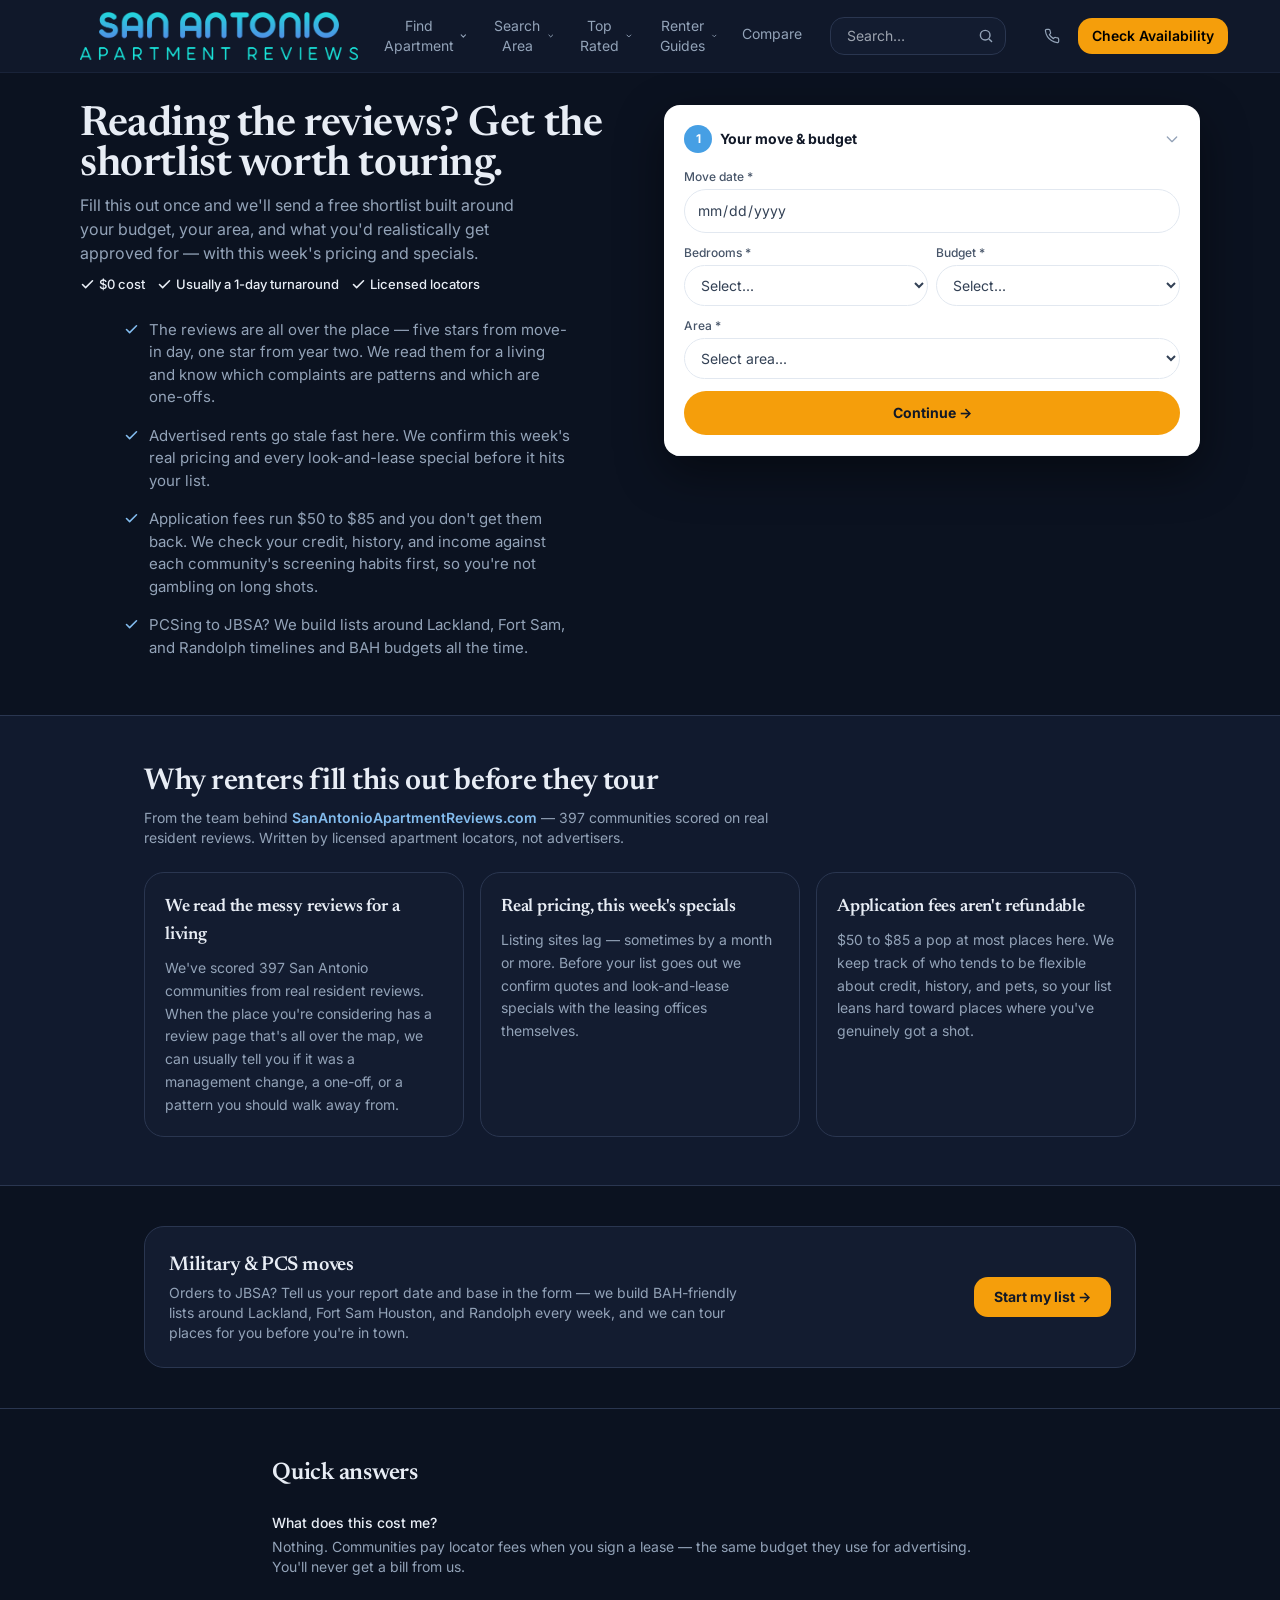
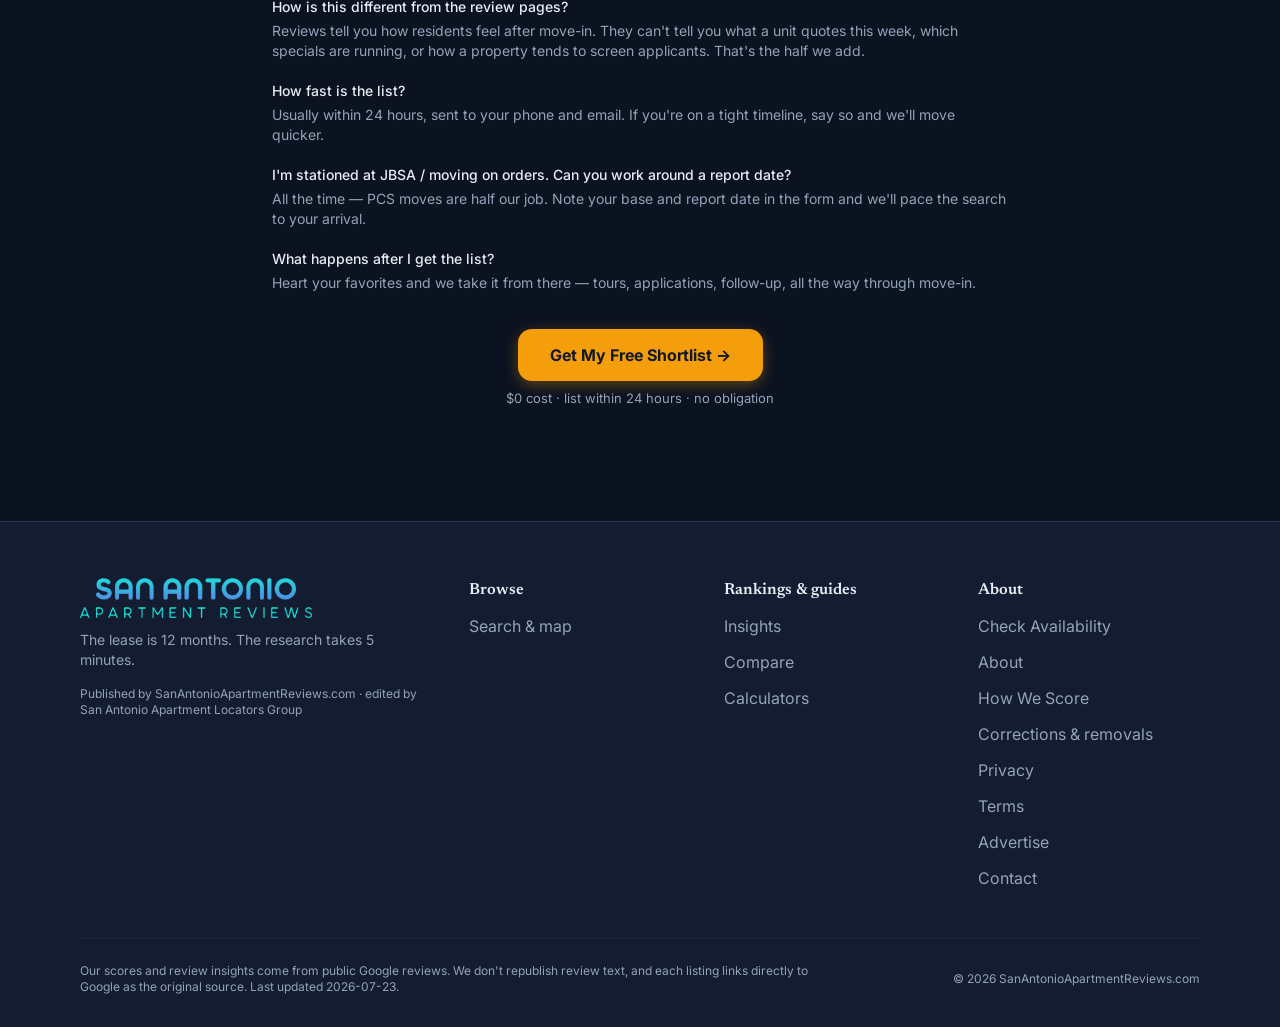
==== index.html @ 5e1a7a54 "Add apartment shortlist landing page for form.sanantonioapartmentreviews.com One-page site matching " ====
<!doctype html>
<html lang="en" data-preset="editorial" data-base="dark" data-hero="full-bleed" data-header="glass-overlay" data-cards="elevated" style="--lp-primary-50:246 250 254;--lp-primary-100:234 244 253;--lp-primary-200:209 231 250;--lp-primary-300:176 212 245;--lp-primary-400:131 188 238;--lp-primary-500:70 159 228;--lp-primary-600:55 133 192;--lp-primary-700:36 99 146;--lp-primary-800:30 88 132;--lp-primary-900:19 68 105;--lp-secondary-50:249 250 251;--lp-secondary-100:242 244 246;--lp-secondary-200:226 230 236;--lp-secondary-300:206 213 223;--lp-secondary-400:179 190 205;--lp-secondary-500:148 163 184;--lp-secondary-600:122 135 154;--lp-secondary-700:90 100 115;--lp-secondary-800:79 89 102;--lp-secondary-900:61 68 79;--lp-neutral-50:247 248 249;--lp-neutral-100:235 237 241;--lp-neutral-200:212 217 224;--lp-neutral-300:182 190 202;--lp-neutral-400:144 156 173;--lp-neutral-500:100 116 139;--lp-neutral-600:84 98 118;--lp-neutral-700:64 75 91;--lp-neutral-800:57 68 82;--lp-neutral-900:46 54 66;--lp-accent-50:255 250 245;--lp-accent-100:255 244 232;--lp-accent-200:254 231 205;--lp-accent-300:253 213 168;--lp-accent-400:250 189 115;--lp-accent-500:245 158 11;--lp-accent-600:205 130 0;--lp-accent-700:153 94 0;--lp-accent-800:137 82 0;--lp-accent-900:107 61 0;--lp-surface:11 18 32;--lp-surface-alt:17 26 46;--lp-surface-container:19 28 48;--lp-surface-container-high:27 39 64;--lp-on-surface:232 237 245;--lp-on-surface-variant:147 163 184;--lp-outline:42 54 80;--lp-outline-variant:27 39 64;--lp-accent:245 158 11;--lp-on-accent:0 0 0;--lp-brand:#469fe4;--lp-accent:#f59e0b;--lp-font:'Inter', system-ui, -apple-system, Segoe UI, Roboto, sans-serif;--lp-font-heading:'Newsreader', Georgia, serif;--lp-heading-weight:600;--lp-heading-tracking:-0.01em;--lp-text-display-desktop:48px;--lp-text-display-mobile:34px;--lp-text-display-tracking:-0.01em;--lp-text-h1-desktop:40px;--lp-text-h1-mobile:30px;--lp-text-h1-tracking:-0.01em;--lp-text-h2-desktop:28px;--lp-text-h2-mobile:23px;--lp-text-h2-tracking:0em;--lp-text-h3-desktop:22px;--lp-text-h3-mobile:19px;--lp-text-h3-tracking:0em;--lp-radius-sm:0.5rem;--lp-radius-md:1rem;--lp-radius-lg:1.5rem;--lp-radius-xl:2rem;--lp-radius-card:1.25rem;--lp-radius-btn:14px;--lp-radius-chip:9999px;--lp-shadow-card:0 8px 24px rgb(15 23 42 / 0.08);--lp-shadow-hover:0 16px 40px rgb(15 23 42 / 0.16);--lp-card-border:1px solid transparent;--lp-ghost-border:1px solid transparent;--lp-ghost-bg:rgb(var(--lp-surface-alt));--lp-ghost-bg-hover:rgb(var(--lp-surface-container-high));--lp-link-decoration:none;--lp-link-underline-color:transparent;--lp-signature:none;">
<head>
<meta charset="utf-8">
<meta name="viewport" content="width=device-width, initial-scale=1">
<title>Get Your San Antonio Apartment Shortlist | San Antonio Apartment Reviews</title>
<meta name="description" content="One quick form gets you a free list of San Antonio apartments matched to your budget, area, and approval odds — with current pricing and move-in specials.">
<link rel="canonical" href="https://form.sanantonioapartmentreviews.com/">
<link rel="icon" href="/images/favicon.png">
<link rel="preconnect" href="https://fonts.googleapis.com"><link rel="preconnect" href="https://fonts.gstatic.com" crossorigin><link href="https://fonts.googleapis.com/css2?family=Inter:wght@400;500;600;700&family=Newsreader:wght@400;500;600;700&display=swap" rel="stylesheet">
<link rel="stylesheet" href="/css/site-a.css">
<link rel="stylesheet" href="/css/site-b.css">
<style>body{font-family:var(--lp-font)}</style>
<style>
/* utilities used by the form card that the compiled site CSS does not include */
.border-slate-100 { border-color: #f1f5f9; }
.border-slate-200 { border-color: #e2e8f0; }
.h-7 { height: 1.75rem; }
.rotate-180 { transform: rotate(180deg); }
.space-y-3 > * + * { margin-top: .75rem; }
.text-brand-black { color: #111827; }
.text-slate-400 { color: #94a3b8; }
.text-slate-500 { color: #64748b; }
.text-slate-600 { color: #475569; }
.text-slate-700 { color: #334155; }
/* the card interior is a light island on a dark page: pin its own colors */
.sa-card { background: #fff; border-radius: 1rem; overflow: hidden;
  box-shadow: 0 16px 48px rgb(0 0 0 / .45); }
.sa-card input, .sa-card select { background: #fff; color: #334155; font-family: var(--lp-font); }
.sa-card input:focus, .sa-card select:focus { outline: none; border-color: #469fe4;
  box-shadow: 0 0 0 3px rgb(70 159 228 / .25); }
.sa-card input[type="checkbox"] { accent-color: #469fe4; }
/* page chrome */
.serif { font-family: var(--lp-font-heading); font-weight: var(--lp-heading-weight, 600);
  letter-spacing: -0.01em; }
.pain-item { display: flex; gap: .65rem; align-items: flex-start;
  color: rgb(var(--lp-on-surface-variant)); font-size: 15px; line-height: 1.5; }
.pain-item svg { flex-shrink: 0; margin-top: 3px; color: rgb(var(--lp-primary-400)); }
.sa-panel { background: rgb(var(--lp-surface-container)); border: 1px solid rgb(var(--lp-outline));
  border-radius: var(--lp-radius-card, 14px); }
.stat-num { font-family: var(--lp-font-heading); font-size: 1.9rem; color: rgb(var(--lp-on-surface)); }
/* utilities used on this page that the compiled site CSS does not include */
.pt-5 { padding-top: 1.25rem; }
.pb-10 { padding-bottom: 2.5rem; }
.mt-9 { margin-top: 2.25rem; }
.py-3\.5 { padding-top: .875rem; padding-bottom: .875rem; }
.space-y-6 > * + * { margin-top: 1.5rem; }
.text-\[13px\] { font-size: 13px; }
.text-\[27px\] { font-size: 27px; }
.leading-\[1\.15\] { line-height: 1.15; }
.text-primary-400 { color: rgb(var(--lp-primary-400)); }
@media (min-width: 640px) {
  .sm\:pt-8 { padding-top: 2rem; }
  .sm\:text-4xl { font-size: 2.25rem; line-height: 2.5rem; }
  .sm\:text-base { font-size: 16px; line-height: 1.5rem; }
}
@media (min-width: 1024px) {
  .lg\:block { display: block; }
  .lg\:gap-12 { gap: 3rem; }
  .lg\:justify-start { justify-content: flex-start; }
  .lg\:mx-0 { margin-left: 0; margin-right: 0; }
  .lg\:pb-14 { padding-bottom: 3.5rem; }
  .lg\:text-left { text-align: left; }
  .lg\:text-\[2\.6rem\] { font-size: 2.6rem; }
}
</style>
</head>
<body class="min-h-screen flex flex-col">
<header class="lp-site-header sticky top-0 z-40 border-b border-outline/40 bg-surface-container/70 backdrop-blur-xl"> <div class="mx-auto flex max-w-6xl items-center justify-between gap-6 px-4 py-3"> <a href="https://sanantonioapartmentreviews.com/" class="flex shrink-0 items-center gap-2"> <img src="/images/logo.png" alt="San Antonio Apartment Reviews Guide" class="h-12 w-auto">  </a> <!-- Desktop nav. Kept intentionally lean (4-5 items): no Home (the logo covers it), tools fold
         into the guides dropdown, and About/Methodology live in the footer only. --> <nav class="hidden items-center gap-6 md:flex" aria-label="Primary"> <!-- Browse --> <div class="relative group"> <button type="button" class="inline-flex items-center gap-1 border-b-2 pb-0.5 text-sm transition-colors border-transparent text-on-surface-variant hover:text-primary-600" aria-haspopup="true">Find Apartment <svg class="h-3 w-3" viewBox="0 0 12 12" fill="none" aria-hidden="true"><path d="M3 4.5 6 7.5 9 4.5" stroke="currentColor" stroke-width="1.5" stroke-linecap="round" stroke-linejoin="round"/></svg></button> <div class="lp-menu invisible absolute left-0 top-full z-30 min-w-[16rem] p-2 opacity-0 transition-opacity duration-150 group-hover:visible group-hover:opacity-100 group-focus-within:visible group-focus-within:opacity-100"> <a href="https://sanantonioapartmentreviews.com/browse/" class="flex items-center justify-between rounded-btn px-3 py-2 text-sm font-semibold text-primary-600 hover:bg-primary-50">Search &amp; map <span aria-hidden="true">&rarr;</span></a> <div class="my-1 border-t border-outline-variant"></div>  <a href="https://sanantonioapartmentreviews.com/browse/?category=luxury-apartments" class="block rounded-btn px-3 py-2 text-sm text-on-surface-variant hover:bg-surface-alt hover:text-primary-700">Luxury Apartments</a><a href="https://sanantonioapartmentreviews.com/browse/?category=student-apartments" class="block rounded-btn px-3 py-2 text-sm text-on-surface-variant hover:bg-surface-alt hover:text-primary-700">Student Housing</a><a href="https://sanantonioapartmentreviews.com/browse/?category=senior-apartments" class="block rounded-btn px-3 py-2 text-sm text-on-surface-variant hover:bg-surface-alt hover:text-primary-700">Senior Living Apartments</a><a href="https://sanantonioapartmentreviews.com/browse/?category=affordable-housing" class="block rounded-btn px-3 py-2 text-sm text-on-surface-variant hover:bg-surface-alt hover:text-primary-700">Affordable &amp; Section 8 Housing</a><a href="https://sanantonioapartmentreviews.com/browse/?category=pet-friendly-apartments" class="block rounded-btn px-3 py-2 text-sm text-on-surface-variant hover:bg-surface-alt hover:text-primary-700">Pet-Friendly Apartments</a><a href="https://sanantonioapartmentreviews.com/browse/?category=gated-community" class="block rounded-btn px-3 py-2 text-sm text-on-surface-variant hover:bg-surface-alt hover:text-primary-700">Gated &amp; Secured Communities</a><a href="https://sanantonioapartmentreviews.com/browse/?category=furnished-corporate" class="block rounded-btn px-3 py-2 text-sm text-on-surface-variant hover:bg-surface-alt hover:text-primary-700">Furnished &amp; Corporate Housing</a> </div> </div> <!-- Cities (real city hubs; shown alongside Areas in the mixed case) --> <div class="relative group"> <button type="button" class="inline-flex items-center gap-1 border-b-2 pb-0.5 text-sm transition-colors border-transparent text-on-surface-variant hover:text-primary-600" aria-haspopup="true">Search Area <svg class="h-3 w-3" viewBox="0 0 12 12" fill="none" aria-hidden="true"><path d="M3 4.5 6 7.5 9 4.5" stroke="currentColor" stroke-width="1.5" stroke-linecap="round" stroke-linejoin="round"/></svg></button> <div class="lp-menu invisible absolute left-0 top-full z-30 min-w-[16rem] p-2 opacity-0 transition-opacity duration-150 group-hover:visible group-hover:opacity-100 group-focus-within:visible group-focus-within:opacity-100"> <a href="https://sanantonioapartmentreviews.com/san-antonio-tx/" class="block rounded-btn px-3 py-2 text-sm text-on-surface-variant hover:bg-surface-alt hover:text-primary-700">San Antonio, TX</a> </div> </div> <!-- Areas (region's own neighborhoods) -->  <!-- Best --> <div class="relative group"> <button type="button" class="inline-flex items-center gap-1 border-b-2 pb-0.5 text-sm transition-colors border-transparent text-on-surface-variant hover:text-primary-600" aria-haspopup="true">Top Rated <svg class="h-3 w-3" viewBox="0 0 12 12" fill="none" aria-hidden="true"><path d="M3 4.5 6 7.5 9 4.5" stroke="currentColor" stroke-width="1.5" stroke-linecap="round" stroke-linejoin="round"/></svg></button> <div class="lp-menu invisible absolute left-0 top-full z-30 min-w-[16rem] p-2 opacity-0 transition-opacity duration-150 group-hover:visible group-hover:opacity-100 group-focus-within:visible group-focus-within:opacity-100"> <a href="https://sanantonioapartmentreviews.com/san-antonio-tx/best/apartment-complexes/" class="block rounded-btn px-3 py-2 text-sm text-on-surface-variant hover:bg-surface-alt hover:text-primary-700">Best Apartments in San Antonio</a>  </div> </div> <!-- Content sections: ONE dropdown of section INDEX links (Guides / Tools / Resources / Glossary),
           never the individual guide/tool titles. Parent label varied per site (navLabel('sections')). --> <div class="relative group"> <button type="button" class="inline-flex items-center gap-1 border-b-2 pb-0.5 text-sm transition-colors border-transparent text-on-surface-variant hover:text-primary-600" aria-haspopup="true">Renter Guides <svg class="h-3 w-3" viewBox="0 0 12 12" fill="none" aria-hidden="true"><path d="M3 4.5 6 7.5 9 4.5" stroke="currentColor" stroke-width="1.5" stroke-linecap="round" stroke-linejoin="round"/></svg></button> <div class="lp-menu invisible absolute left-0 top-full z-30 min-w-[16rem] p-2 opacity-0 transition-opacity duration-150 group-hover:visible group-hover:opacity-100 group-focus-within:visible group-focus-within:opacity-100"> <a href="https://sanantonioapartmentreviews.com/guide/" class="block rounded-btn px-3 py-2 text-sm text-on-surface-variant hover:bg-surface-alt hover:text-primary-700">Insights</a><a href="https://sanantonioapartmentreviews.com/tools/" class="block rounded-btn px-3 py-2 text-sm text-on-surface-variant hover:bg-surface-alt hover:text-primary-700">Calculators</a><a href="https://sanantonioapartmentreviews.com/resources/" class="block rounded-btn px-3 py-2 text-sm text-on-surface-variant hover:bg-surface-alt hover:text-primary-700">Links</a><a href="https://sanantonioapartmentreviews.com/glossary/" class="block rounded-btn px-3 py-2 text-sm text-on-surface-variant hover:bg-surface-alt hover:text-primary-700">Terms</a> </div> </div> <a href="https://sanantonioapartmentreviews.com/compare/" class="inline-flex items-center gap-1 border-b-2 pb-0.5 text-sm transition-colors border-transparent text-on-surface-variant hover:text-primary-600">Compare</a> <form action="https://sanantonioapartmentreviews.com/browse/" method="get" role="search" class="relative ml-1"> <label class="sr-only" for="lp-nav-search">Search businesses</label> <input id="lp-nav-search" type="search" name="q" placeholder="Search…" class="lp-input w-44 py-2 pl-4 pr-9 text-sm"> <svg class="pointer-events-none absolute right-3 top-1/2 h-4 w-4 -translate-y-1/2 text-on-surface-variant" viewBox="0 0 20 20" fill="none" aria-hidden="true"><circle cx="9" cy="9" r="6" stroke="currentColor" stroke-width="1.8"></circle><path d="m14 14 3 3" stroke="currentColor" stroke-width="1.8" stroke-linecap="round"></path></svg> </form> <div class="ml-1 flex items-center gap-2"> <a href="tel:210-729-7713" aria-label="Call" class="flex h-9 w-9 items-center justify-center rounded-full text-on-surface-variant transition-colors hover:bg-surface-alt hover:text-primary-600"> <svg class="h-4 w-4" viewBox="0 0 24 24" fill="none" stroke="currentColor" stroke-width="1.8" stroke-linecap="round" stroke-linejoin="round" aria-hidden="true"><path d="M22 16.92v3a2 2 0 0 1-2.18 2 19.79 19.79 0 0 1-8.63-3.07 19.5 19.5 0 0 1-6-6 19.79 19.79 0 0 1-3.07-8.67A2 2 0 0 1 4.11 2h3a2 2 0 0 1 2 1.72c.13.96.36 1.9.7 2.81a2 2 0 0 1-.45 2.11L8.09 9.91a16 16 0 0 0 6 6l1.27-1.27a2 2 0 0 1 2.11-.45c.9.34 1.85.57 2.81.7A2 2 0 0 1 22 16.92Z"></path></svg> </a>  <a href="#get-list" class="lp-accent-bg text-on-accent whitespace-nowrap rounded-btn px-3.5 py-2 text-sm font-semibold">Check Availability</a> </div> </nav> <!-- Mobile menu: full-screen sheet. <details> keeps it working with no JS; the burger swaps to
         an X via CSS on [open]. The panel is ABSOLUTE (top-full), not fixed: the header's
         backdrop-blur creates a containing block for fixed descendants, so position:fixed would
         resolve against the header box, not the viewport. Anchoring to the header (itself
         fixed/sticky at top-0) gives the same full-screen result reliably. --> <details class="lp-mnav md:hidden"> <summary class="lp-btn-ghost flex cursor-pointer list-none p-2 text-on-surface-variant" aria-label="Menu"> <svg class="lp-mnav-burger h-5 w-5" viewBox="0 0 24 24" fill="none" aria-hidden="true"><path d="M4 7h16M4 12h16M4 17h16" stroke="currentColor" stroke-width="1.8" stroke-linecap="round"></path></svg> <svg class="lp-mnav-close hidden h-5 w-5" viewBox="0 0 24 24" fill="none" aria-hidden="true"><path d="m6 6 12 12M18 6 6 18" stroke="currentColor" stroke-width="1.8" stroke-linecap="round"></path></svg> <span class="sr-only">Menu</span> </summary> <div class="lp-mnav-panel absolute inset-x-0 top-full z-40 overflow-y-auto overscroll-contain border-t border-outline bg-surface-container"> <div class="mx-auto max-w-6xl px-4 pb-8 pt-4"> <form action="https://sanantonioapartmentreviews.com/browse/" method="get" role="search" class="relative mb-2"> <label class="sr-only" for="lp-mnav-search">Search businesses</label> <input id="lp-mnav-search" type="search" name="q" placeholder="Search businesses…" class="lp-input w-full py-3 pl-4 pr-11 text-base"> <svg class="pointer-events-none absolute right-4 top-1/2 h-5 w-5 -translate-y-1/2 text-on-surface-variant" viewBox="0 0 20 20" fill="none" aria-hidden="true"><circle cx="9" cy="9" r="6" stroke="currentColor" stroke-width="1.8"></circle><path d="m14 14 3 3" stroke="currentColor" stroke-width="1.8" stroke-linecap="round"></path></svg> </form> <div class="mb-3 flex gap-2"> <a href="#get-list" class="lp-accent-bg text-on-accent flex-1 rounded-btn px-4 py-3 text-center text-base font-semibold">Check Availability</a> <a href="tel:210-729-7713" class="flex items-center justify-center rounded-btn border border-outline px-4 py-3 text-base font-medium text-on-surface">Call</a> </div> <nav class="divide-y divide-outline-variant" aria-label="Mobile"> <a href="https://sanantonioapartmentreviews.com/" class="flex items-center px-1 py-3 text-base font-medium text-on-surface">Home</a> <a href="https://sanantonioapartmentreviews.com/browse/" class="flex items-center px-1 py-3 text-base font-medium text-on-surface">Browse &amp; map</a> <details class="lp-mnav-group"> <summary class="flex cursor-pointer list-none items-center justify-between px-1 py-3 text-base font-medium text-on-surface">Find Apartment <svg class="lp-mnav-chev h-4 w-4 shrink-0 text-on-surface-variant transition-transform duration-150" viewBox="0 0 12 12" fill="none" aria-hidden="true"><path d="M3 4.5 6 7.5 9 4.5" stroke="currentColor" stroke-width="1.5" stroke-linecap="round" stroke-linejoin="round"/></svg></summary> <div class="pb-3">  <a href="https://sanantonioapartmentreviews.com/browse/?category=luxury-apartments" class="block rounded-btn px-3 py-2.5 text-[15px] text-on-surface-variant hover:bg-surface-alt hover:text-primary-700">Luxury Apartments</a><a href="https://sanantonioapartmentreviews.com/browse/?category=student-apartments" class="block rounded-btn px-3 py-2.5 text-[15px] text-on-surface-variant hover:bg-surface-alt hover:text-primary-700">Student Housing</a><a href="https://sanantonioapartmentreviews.com/browse/?category=senior-apartments" class="block rounded-btn px-3 py-2.5 text-[15px] text-on-surface-variant hover:bg-surface-alt hover:text-primary-700">Senior Living Apartments</a><a href="https://sanantonioapartmentreviews.com/browse/?category=affordable-housing" class="block rounded-btn px-3 py-2.5 text-[15px] text-on-surface-variant hover:bg-surface-alt hover:text-primary-700">Affordable &amp; Section 8 Housing</a><a href="https://sanantonioapartmentreviews.com/browse/?category=pet-friendly-apartments" class="block rounded-btn px-3 py-2.5 text-[15px] text-on-surface-variant hover:bg-surface-alt hover:text-primary-700">Pet-Friendly Apartments</a><a href="https://sanantonioapartmentreviews.com/browse/?category=gated-community" class="block rounded-btn px-3 py-2.5 text-[15px] text-on-surface-variant hover:bg-surface-alt hover:text-primary-700">Gated &amp; Secured Communities</a><a href="https://sanantonioapartmentreviews.com/browse/?category=furnished-corporate" class="block rounded-btn px-3 py-2.5 text-[15px] text-on-surface-variant hover:bg-surface-alt hover:text-primary-700">Furnished &amp; Corporate Housing</a> </div> </details> <details class="lp-mnav-group"> <summary class="flex cursor-pointer list-none items-center justify-between px-1 py-3 text-base font-medium text-on-surface">Search Area <svg class="lp-mnav-chev h-4 w-4 shrink-0 text-on-surface-variant transition-transform duration-150" viewBox="0 0 12 12" fill="none" aria-hidden="true"><path d="M3 4.5 6 7.5 9 4.5" stroke="currentColor" stroke-width="1.5" stroke-linecap="round" stroke-linejoin="round"/></svg></summary> <div class="pb-3"> <a href="https://sanantonioapartmentreviews.com/san-antonio-tx/" class="block rounded-btn px-3 py-2.5 text-[15px] text-on-surface-variant hover:bg-surface-alt hover:text-primary-700">San Antonio, TX</a> </div> </details>   <details class="lp-mnav-group"> <summary class="flex cursor-pointer list-none items-center justify-between px-1 py-3 text-base font-medium text-on-surface">Renter Guides <svg class="lp-mnav-chev h-4 w-4 shrink-0 text-on-surface-variant transition-transform duration-150" viewBox="0 0 12 12" fill="none" aria-hidden="true"><path d="M3 4.5 6 7.5 9 4.5" stroke="currentColor" stroke-width="1.5" stroke-linecap="round" stroke-linejoin="round"/></svg></summary> <div class="pb-3"> <a href="https://sanantonioapartmentreviews.com/guide/" class="block rounded-btn px-3 py-2.5 text-[15px] text-on-surface-variant hover:bg-surface-alt hover:text-primary-700">Insights</a><a href="https://sanantonioapartmentreviews.com/tools/" class="block rounded-btn px-3 py-2.5 text-[15px] text-on-surface-variant hover:bg-surface-alt hover:text-primary-700">Calculators</a><a href="https://sanantonioapartmentreviews.com/resources/" class="block rounded-btn px-3 py-2.5 text-[15px] text-on-surface-variant hover:bg-surface-alt hover:text-primary-700">Links</a><a href="https://sanantonioapartmentreviews.com/glossary/" class="block rounded-btn px-3 py-2.5 text-[15px] text-on-surface-variant hover:bg-surface-alt hover:text-primary-700">Terms</a> </div> </details> <a href="https://sanantonioapartmentreviews.com/compare/" class="flex items-center px-1 py-3 text-base font-medium text-on-surface">Compare</a> </nav> </div> </div> </details> </div> </header>
<script>
  (function () {
    var h = document.querySelector('header.lp-site-header');
    if (!h) return;
    var setH = function () { document.documentElement.style.setProperty('--lp-header-h', h.offsetHeight + 'px'); };
    setH();
    window.addEventListener('resize', setH, { passive: true });
    var overlay = h.classList.contains('lp-header-overlay');
    var atTop = function () { h.classList.toggle('lp-at-top', window.scrollY < 60); };
    var m = h.querySelector('.lp-mnav');
    if (m) {
      m.addEventListener('toggle', function () {
        // Lock page scroll behind the sheet; over a photo hero, solidify the transparent header so
        // the nav row reads against the sheet, not the hero. atTop() restores it on close.
        document.documentElement.classList.toggle('lp-mnav-open', m.open);
        if (!overlay) return;
        if (m.open) h.classList.remove('lp-at-top'); else atTop();
      });
    }
    if (!overlay) return;
    atTop();
    window.addEventListener('scroll', atTop, { passive: true });
  })();
</script>
<main class="flex-1">

<section class="border-b border-outline" id="get-list">
  <div class="mx-auto grid max-w-6xl items-start gap-8 px-4 pb-10 pt-5 sm:pt-8 lg:grid-cols-2 lg:gap-12 lg:pb-14">
    <div class="text-center lg:sticky lg:top-24 lg:text-left">
      <h1 class="serif text-[27px] leading-[1.15] text-on-surface sm:text-4xl lg:text-[2.6rem]">
        Reading the reviews? Get the shortlist worth touring.</h1>
      <p class="mx-auto mt-2 max-w-md text-[15px] text-on-surface-variant sm:text-base lg:mx-0">
        Fill this out once and we'll send a free shortlist built around your budget, your area,
        and what you'd realistically get approved for &mdash; with this week's pricing and specials.</p>
      <p class="mt-2.5 mb-1 flex flex-wrap items-center justify-center gap-x-3 gap-y-1 text-[13px] font-medium text-on-surface lg:justify-start">
        <span class="inline-flex items-center gap-1"><svg width="15" height="15" viewBox="0 0 24 24" fill="none" stroke="currentColor" stroke-width="2.5" stroke-linecap="round" stroke-linejoin="round" aria-hidden="true"><path d="M20 6 9 17l-5-5"/></svg>$0 cost</span>
        <span class="inline-flex items-center gap-1"><svg width="15" height="15" viewBox="0 0 24 24" fill="none" stroke="currentColor" stroke-width="2.5" stroke-linecap="round" stroke-linejoin="round" aria-hidden="true"><path d="M20 6 9 17l-5-5"/></svg>Usually a 1-day turnaround</span>
        <span class="inline-flex items-center gap-1"><svg width="15" height="15" viewBox="0 0 24 24" fill="none" stroke="currentColor" stroke-width="2.5" stroke-linecap="round" stroke-linejoin="round" aria-hidden="true"><path d="M20 6 9 17l-5-5"/></svg>Licensed locators</span>
      </p>
      <ul class="mx-auto mt-6 hidden max-w-md space-y-4 text-left lg:block"><li class="pain-item"><svg width="15" height="15" viewBox="0 0 24 24" fill="none" stroke="currentColor" stroke-width="2.5" stroke-linecap="round" stroke-linejoin="round" aria-hidden="true"><path d="M20 6 9 17l-5-5"/></svg><span>The reviews are all over the place — five stars from move-in day, one star from year two. We read them for a living and know which complaints are patterns and which are one-offs.</span></li><li class="pain-item"><svg width="15" height="15" viewBox="0 0 24 24" fill="none" stroke="currentColor" stroke-width="2.5" stroke-linecap="round" stroke-linejoin="round" aria-hidden="true"><path d="M20 6 9 17l-5-5"/></svg><span>Advertised rents go stale fast here. We confirm this week's real pricing and every look-and-lease special before it hits your list.</span></li><li class="pain-item"><svg width="15" height="15" viewBox="0 0 24 24" fill="none" stroke="currentColor" stroke-width="2.5" stroke-linecap="round" stroke-linejoin="round" aria-hidden="true"><path d="M20 6 9 17l-5-5"/></svg><span>Application fees run $50 to $85 and you don't get them back. We check your credit, history, and income against each community's screening habits first, so you're not gambling on long shots.</span></li><li class="pain-item"><svg width="15" height="15" viewBox="0 0 24 24" fill="none" stroke="currentColor" stroke-width="2.5" stroke-linecap="round" stroke-linejoin="round" aria-hidden="true"><path d="M20 6 9 17l-5-5"/></svg><span>PCSing to JBSA? We build lists around Lackland, Fort Sam, and Randolph timelines and BAH budgets all the time.</span></li></ul>
    </div>
    <div class="sa-card">
<form method="POST" action="https://n8n.dentals.targetdial.co/webhook/NewWeb4" id="sa-form" novalidate>
<input type="hidden" name="referredBy" value="BROKER: Spirit Real Estate (TREC# 562021-B)">
<input type="hidden" name="city" value="San Antonio">
<input type="hidden" name="formId" value="sa-apartment-search">
<input type="hidden" name="formTitle" value="Get Matched - San Antonio">
<input type="hidden" name="sourceUrl" value="">

<div id="step1" class="p-5 border-b border-slate-100">
<button type="button" onclick="toggleStep(1)" class="w-full flex justify-between items-center" aria-expanded="false" aria-controls="body1">
<div class="flex items-center gap-2">
<span class="flex items-center justify-center w-7 h-7 rounded-full text-xs font-bold" style="background:#469fe4;color:#fff;width:1.75rem;height:1.75rem;border-radius:50%;display:inline-flex;align-items:center;justify-content:center;font-weight:700;font-size:0.75rem">1</span>
<span class="text-sm font-bold text-brand-black">Your move &amp; budget</span>
</div>
<svg id="arrow1" class="w-4 h-4 text-slate-400 transition-transform" fill="none" stroke="currentColor" viewBox="0 0 24 24"><path stroke-linecap="round" stroke-linejoin="round" stroke-width="2" d="M19 9l-7 7-7-7"/></svg>
</button>
<div id="body1" class="mt-4 space-y-3">
<div><label for="move-date" class="block text-xs font-medium text-slate-600 mb-1">Move date *</label><input id="move-date" type="date" name="moveDate" required class="w-full px-3 py-2.5 rounded-lg border border-slate-200 text-sm text-slate-700"></div>
<div class="grid grid-cols-2 gap-2">
<div><label for="bedrooms" class="block text-xs font-medium text-slate-600 mb-1">Bedrooms *</label><select id="bedrooms" name="bedrooms" required class="w-full px-3 py-2.5 rounded-lg border border-slate-200 text-sm text-slate-700"><option value="">Select...</option><option>Studio</option><option>1bd / 1ba</option><option>2bd / 1ba</option><option>2bd / 2ba</option><option>3bd / 2ba</option></select></div>
<div><label for="budget" class="block text-xs font-medium text-slate-600 mb-1">Budget *</label><select id="budget" name="budget" required class="w-full px-3 py-2.5 rounded-lg border border-slate-200 text-sm text-slate-700"><option value="">Select...</option><option>$750 - $1,000</option><option>$1,000 - $1,250</option><option>$1,250 - $1,500</option><option>$1,500 - $1,750</option><option>$1,750 - $2,000</option><option>$2,000 - $2,500</option><option>$2,500 - $3,000</option><option>$3,000+</option></select></div>
</div>
<div><label for="sa-area" class="block text-xs font-medium text-slate-600 mb-1">Area *</label><select name="sanAntonioArea" id="sa-area" required class="w-full px-3 py-2.5 rounded-lg border border-slate-200 text-sm text-slate-700"><option value="">Select area...</option><option value="not-sure">Not sure yet</option><option value="central">Central (Downtown, Alamo Heights, Pearl)</option><option value="northeast">Northeast (East of 281 / SAT Airport)</option><option value="stoneoak">Stone Oak (281 &amp; 1604)</option><option value="northcentral">North Central (Castle Hills, Shavano Park)</option><option value="lacantera">La Cantera / The Rim / Dominion</option><option value="utsa">UTSA</option><option value="medcenter">Medical Center</option><option value="northwest">Northwest (Leon Valley)</option><option value="west">West (Alamo Ranch, SeaWorld)</option><option value="lackland">Lackland AFB Area</option><option value="south">South (Brooks City, Southside)</option><option value="east">East (Live Oak, Converse, Randolph)</option></select></div>
<div id="hoods-central" class="hidden"><p class="text-xs text-slate-500 mb-1">Pick up to 4:</p><div class="grid grid-cols-2 gap-1 text-xs text-slate-600"><label class="flex items-center gap-1.5"><input type="checkbox" name="neighborhoods[]" value="Downtown"> Downtown</label><label class="flex items-center gap-1.5"><input type="checkbox" name="neighborhoods[]" value="Alamo Heights"> Alamo Heights</label><label class="flex items-center gap-1.5"><input type="checkbox" name="neighborhoods[]" value="Pearl Brewery"> Pearl</label><label class="flex items-center gap-1.5"><input type="checkbox" name="neighborhoods[]" value="Tobin Hill"> Tobin Hill</label><label class="flex items-center gap-1.5"><input type="checkbox" name="neighborhoods[]" value="Monte Vista"> Monte Vista</label><label class="flex items-center gap-1.5"><input type="checkbox" name="neighborhoods[]" value="Southtown"> Southtown</label></div></div>
<div id="hoods-northeast" class="hidden"><p class="text-xs text-slate-500 mb-1">Pick up to 4:</p><div class="grid grid-cols-2 gap-1 text-xs text-slate-600"><label class="flex items-center gap-1.5"><input type="checkbox" name="neighborhoods[]" value="NE Inner Loop"> NE Inner Loop</label><label class="flex items-center gap-1.5"><input type="checkbox" name="neighborhoods[]" value="Fort Sam Area"> Fort Sam</label><label class="flex items-center gap-1.5"><input type="checkbox" name="neighborhoods[]" value="Austin Hwy"> Austin Hwy</label><label class="flex items-center gap-1.5"><input type="checkbox" name="neighborhoods[]" value="SAT Airport"> SAT Airport</label><label class="flex items-center gap-1.5"><input type="checkbox" name="neighborhoods[]" value="281 Corridor"> 281 Corridor</label></div></div>
<div id="hoods-stoneoak" class="hidden"><p class="text-xs text-slate-500 mb-1">Pick up to 4:</p><div class="grid grid-cols-2 gap-1 text-xs text-slate-600"><label class="flex items-center gap-1.5"><input type="checkbox" name="neighborhoods[]" value="Stone Oak"> Stone Oak</label><label class="flex items-center gap-1.5"><input type="checkbox" name="neighborhoods[]" value="Timberwood Park"> Timberwood</label><label class="flex items-center gap-1.5"><input type="checkbox" name="neighborhoods[]" value="NW of 281/1604"> NW 281/1604</label><label class="flex items-center gap-1.5"><input type="checkbox" name="neighborhoods[]" value="NE of 281/1604"> NE 281/1604</label></div></div>
<div id="hoods-northcentral" class="hidden"><p class="text-xs text-slate-500 mb-1">Pick up to 4:</p><div class="grid grid-cols-2 gap-1 text-xs text-slate-600"><label class="flex items-center gap-1.5"><input type="checkbox" name="neighborhoods[]" value="Castle Hills"> Castle Hills</label><label class="flex items-center gap-1.5"><input type="checkbox" name="neighborhoods[]" value="Shavano Park"> Shavano Park</label><label class="flex items-center gap-1.5"><input type="checkbox" name="neighborhoods[]" value="Hollywood Park"> Hollywood Park</label><label class="flex items-center gap-1.5"><input type="checkbox" name="neighborhoods[]" value="Huebner/Bitters"> Huebner/Bitters</label></div></div>
<div id="hoods-lacantera" class="hidden"><p class="text-xs text-slate-500 mb-1">Pick up to 4:</p><div class="grid grid-cols-2 gap-1 text-xs text-slate-600"><label class="flex items-center gap-1.5"><input type="checkbox" name="neighborhoods[]" value="La Cantera"> La Cantera</label><label class="flex items-center gap-1.5"><input type="checkbox" name="neighborhoods[]" value="The Rim"> The Rim</label><label class="flex items-center gap-1.5"><input type="checkbox" name="neighborhoods[]" value="Dominion"> Dominion</label><label class="flex items-center gap-1.5"><input type="checkbox" name="neighborhoods[]" value="Six Flags"> Six Flags</label></div></div>
<div id="hoods-utsa" class="hidden"><p class="text-xs text-slate-500 mb-1">Pick up to 4:</p><div class="grid grid-cols-2 gap-1 text-xs text-slate-600"><label class="flex items-center gap-1.5"><input type="checkbox" name="neighborhoods[]" value="UTSA Campus"> UTSA Campus</label><label class="flex items-center gap-1.5"><input type="checkbox" name="neighborhoods[]" value="N of 1604"> N of 1604</label><label class="flex items-center gap-1.5"><input type="checkbox" name="neighborhoods[]" value="S of 1604"> S of 1604</label><label class="flex items-center gap-1.5"><input type="checkbox" name="neighborhoods[]" value="E of I-10"> E of I-10</label></div></div>
<div id="hoods-medcenter" class="hidden"><p class="text-xs text-slate-500 mb-1">Pick up to 4:</p><div class="grid grid-cols-2 gap-1 text-xs text-slate-600"><label class="flex items-center gap-1.5"><input type="checkbox" name="neighborhoods[]" value="Medical Center"> Med Center</label><label class="flex items-center gap-1.5"><input type="checkbox" name="neighborhoods[]" value="N of Med Center"> North</label><label class="flex items-center gap-1.5"><input type="checkbox" name="neighborhoods[]" value="S of Med Center"> South</label><label class="flex items-center gap-1.5"><input type="checkbox" name="neighborhoods[]" value="E of Med Center"> East</label><label class="flex items-center gap-1.5"><input type="checkbox" name="neighborhoods[]" value="W of Med Center"> West</label></div></div>
<div id="hoods-northwest" class="hidden"><p class="text-xs text-slate-500 mb-1">Pick up to 4:</p><div class="grid grid-cols-2 gap-1 text-xs text-slate-600"><label class="flex items-center gap-1.5"><input type="checkbox" name="neighborhoods[]" value="Leon Valley"> Leon Valley</label><label class="flex items-center gap-1.5"><input type="checkbox" name="neighborhoods[]" value="Brauns Farm"> Braun's Farm</label><label class="flex items-center gap-1.5"><input type="checkbox" name="neighborhoods[]" value="Bandera Rd"> Bandera Rd</label></div></div>
<div id="hoods-west" class="hidden"><p class="text-xs text-slate-500 mb-1">Pick up to 4:</p><div class="grid grid-cols-2 gap-1 text-xs text-slate-600"><label class="flex items-center gap-1.5"><input type="checkbox" name="neighborhoods[]" value="Alamo Ranch"> Alamo Ranch</label><label class="flex items-center gap-1.5"><input type="checkbox" name="neighborhoods[]" value="SeaWorld"> SeaWorld</label><label class="flex items-center gap-1.5"><input type="checkbox" name="neighborhoods[]" value="Westover Hills"> Westover Hills</label></div></div>
<div id="hoods-lackland" class="hidden"><p class="text-xs text-slate-500 mb-1">Pick up to 4:</p><div class="grid grid-cols-2 gap-1 text-xs text-slate-600"><label class="flex items-center gap-1.5"><input type="checkbox" name="neighborhoods[]" value="Lackland AFB"> Lackland AFB</label><label class="flex items-center gap-1.5"><input type="checkbox" name="neighborhoods[]" value="N of Lackland"> North</label><label class="flex items-center gap-1.5"><input type="checkbox" name="neighborhoods[]" value="S of Lackland"> South</label><label class="flex items-center gap-1.5"><input type="checkbox" name="neighborhoods[]" value="E of Lackland"> East</label></div></div>
<div id="hoods-south" class="hidden"><p class="text-xs text-slate-500 mb-1">Pick up to 4:</p><div class="grid grid-cols-2 gap-1 text-xs text-slate-600"><label class="flex items-center gap-1.5"><input type="checkbox" name="neighborhoods[]" value="Brooks City"> Brooks City</label><label class="flex items-center gap-1.5"><input type="checkbox" name="neighborhoods[]" value="Southeast"> Southeast</label><label class="flex items-center gap-1.5"><input type="checkbox" name="neighborhoods[]" value="I-37"> I-37</label><label class="flex items-center gap-1.5"><input type="checkbox" name="neighborhoods[]" value="I-35"> I-35</label></div></div>
<div id="hoods-east" class="hidden"><p class="text-xs text-slate-500 mb-1">Pick up to 4:</p><div class="grid grid-cols-2 gap-1 text-xs text-slate-600"><label class="flex items-center gap-1.5"><input type="checkbox" name="neighborhoods[]" value="Live Oak"> Live Oak</label><label class="flex items-center gap-1.5"><input type="checkbox" name="neighborhoods[]" value="Universal City"> Universal City</label><label class="flex items-center gap-1.5"><input type="checkbox" name="neighborhoods[]" value="Converse"> Converse</label><label class="flex items-center gap-1.5"><input type="checkbox" name="neighborhoods[]" value="Randolph AFB"> Randolph AFB</label></div></div>
<button type="button" onclick="openStep(2)" class="w-full font-bold py-3 rounded-lg text-sm mt-3" style="background:#f59e0b;color:#111827;border:none;cursor:pointer">Continue →</button>
</div>
</div>

<div id="step2" class="p-5 border-b border-slate-100" style="display:none">
<button type="button" onclick="toggleStep(2)" class="w-full flex justify-between items-center" aria-expanded="false" aria-controls="body2">
<div class="flex items-center gap-2">

<span class="text-sm font-bold text-brand-black">Your rental situation</span>
</div>
<svg id="arrow2" class="w-4 h-4 text-slate-400 transition-transform rotate-180" fill="none" stroke="currentColor" viewBox="0 0 24 24"><path stroke-linecap="round" stroke-linejoin="round" stroke-width="2" d="M19 9l-7 7-7-7"/></svg>
</button>
<div id="body2" class="mt-4 space-y-3 hidden">
<div><label for="sa-rental" class="block text-xs font-medium text-slate-600 mb-1">Rental issues *</label><select name="rentalIssues" id="sa-rental" required class="w-full px-3 py-2.5 rounded-lg border border-slate-200 text-sm text-slate-700"><option value="">Select...</option><option value="none">No rental issues!</option><option value="first time">1st Time Renter</option><option value="broken-lease">Broken Lease</option><option value="property-debt">Property Debt</option><option value="eviction">Eviction</option></select></div>
<div id="sa-bl" class="hidden grid grid-cols-2 gap-2"><div><label for="how-long-ago" class="block text-xs text-slate-500 mb-1">How long ago?</label><select id="how-long-ago" name="brokenLease" class="w-full px-3 py-2 rounded-lg border border-slate-200 text-xs text-slate-700"><option value="">Select</option><option>0 - 1 years ago</option><option>1 - 2 years ago</option><option>3 - 5 years ago</option><option>5+ years or longer</option></select></div><div><label for="debt-owed" class="block text-xs text-slate-500 mb-1">Debt owed?</label><select id="debt-owed" name="brokenLeaseDebt" class="w-full px-3 py-2 rounded-lg border border-slate-200 text-xs text-slate-700"><option value="">Select</option><option>Zero balance</option><option>$1 - $1,000</option><option>$1,000 - $2,500</option><option>$2,500 - $5,000</option><option>$5,001+</option><option>Payment plan</option></select></div></div>
<div id="sa-ev" class="hidden grid grid-cols-2 gap-2"><div><label for="how-long-ago-2" class="block text-xs text-slate-500 mb-1">How long ago?</label><select id="how-long-ago-2" name="eviction" class="w-full px-3 py-2 rounded-lg border border-slate-200 text-xs text-slate-700"><option value="">Select</option><option>0 - 1 years ago</option><option>1 - 2 years ago</option><option>3 - 5 years ago</option><option>5+ years ago</option></select></div><div><label for="debt-owed-2" class="block text-xs text-slate-500 mb-1">Debt owed?</label><select id="debt-owed-2" name="evictionDebt" class="w-full px-3 py-2 rounded-lg border border-slate-200 text-xs text-slate-700"><option value="">Select</option><option>Zero balance</option><option>$1 - $1,000</option><option>$1,000 - $2,500</option><option>$2,500 - $5,000</option><option>$5,001+</option><option>Payment plan</option></select></div></div>
<div id="sa-pd" class="hidden grid grid-cols-2 gap-2"><div><label for="amount" class="block text-xs text-slate-500 mb-1">Amount?</label><select id="amount" name="propertyDebt" class="w-full px-3 py-2 rounded-lg border border-slate-200 text-xs text-slate-700"><option value="">Select</option><option>Zero balance</option><option>$1 - $1,000</option><option>$1,000 - $2,500</option><option>$2,500 - $5,000</option><option>$5,001+</option></select></div><div><label for="plan" class="block text-xs text-slate-500 mb-1">Plan?</label><select id="plan" name="activeDebt" class="w-full px-3 py-2 rounded-lg border border-slate-200 text-xs text-slate-700"><option value="">Select</option><option>ON a payment plan</option><option>NOT on a payment plan</option></select></div></div>
<div><label for="sa-bg" class="block text-xs font-medium text-slate-600 mb-1">Background *</label><select name="backgroundIssues" id="sa-bg" required class="w-full px-3 py-2.5 rounded-lg border border-slate-200 text-sm text-slate-700"><option value="">Select...</option><option value="clean">No issues</option><option value="felony">Felony</option><option value="misdemeanor">Misdemeanor</option></select></div>
<div id="sa-fel" class="hidden"><select name="felonyDetails" aria-label="Felony: how long ago" class="w-full px-3 py-2 rounded-lg border border-slate-200 text-xs text-slate-700"><option value="">Felony details...</option><option>0-7 years ago</option><option>7+ years old</option><option>Deferred adjudication</option><option>DWI/DUI</option></select></div>
<div id="sa-mis" class="hidden"><select name="misdemeanorDetails" aria-label="Misdemeanor: how long ago" class="w-full px-3 py-2 rounded-lg border border-slate-200 text-xs text-slate-700"><option value="">Misdemeanor details...</option><option>0 - 7 years ago</option><option>7+ years ago</option><option>DUI/DWI</option></select></div>
<div class="grid grid-cols-2 gap-2"><div><label for="credit" class="block text-xs font-medium text-slate-600 mb-1">Credit *</label><select id="credit" name="creditScore" required class="w-full px-3 py-2.5 rounded-lg border border-slate-200 text-sm text-slate-700"><option value="">Select...</option><option>Best (600+)</option><option>Better (550+)</option><option>Good (below 550)</option><option>No credit</option></select></div><div><label for="monthly-income" class="block text-xs font-medium text-slate-600 mb-1">Monthly income *</label><input id="monthly-income" type="number" name="income" required placeholder="$" class="w-full px-3 py-2.5 rounded-lg border border-slate-200 text-sm text-slate-700"></div></div>
<button type="button" onclick="openStep(3)" class="w-full font-bold py-3 rounded-lg text-sm mt-3" style="background:#f59e0b;color:#111827;border:none;cursor:pointer">Continue →</button>
</div>
</div>

<div id="step3" class="p-5" style="display:none">
<button type="button" onclick="toggleStep(3)" class="w-full flex justify-between items-center" aria-expanded="false" aria-controls="body3">
<div class="flex items-center gap-2">

<span class="text-sm font-bold text-brand-black">Where we send your list</span>
</div>
<svg id="arrow3" class="w-4 h-4 text-slate-400 transition-transform rotate-180" fill="none" stroke="currentColor" viewBox="0 0 24 24"><path stroke-linecap="round" stroke-linejoin="round" stroke-width="2" d="M19 9l-7 7-7-7"/></svg>
</button>
<div id="body3" class="mt-4 space-y-3 hidden">
<div class="grid grid-cols-2 gap-2"><div><label for="first-name" class="block text-xs font-medium text-slate-600 mb-1">First name *</label><input id="first-name" type="text" name="firstName" required class="w-full px-3 py-2.5 rounded-lg border border-slate-200 text-sm text-slate-700" autocomplete="given-name"></div><div><label for="last-name" class="block text-xs font-medium text-slate-600 mb-1">Last name *</label><input id="last-name" type="text" name="lastName" required class="w-full px-3 py-2.5 rounded-lg border border-slate-200 text-sm text-slate-700" autocomplete="family-name"></div></div>
<div><label for="phone" class="block text-xs font-medium text-slate-600 mb-1">Phone *</label><input id="phone" type="tel" name="phone" required placeholder="###-###-####" class="w-full px-3 py-2.5 rounded-lg border border-slate-200 text-sm text-slate-700" autocomplete="tel"></div>
<div><label for="email" class="block text-xs font-medium text-slate-600 mb-1">Email *</label><input id="email" type="email" name="email" required placeholder="We never spam." class="w-full px-3 py-2.5 rounded-lg border border-slate-200 text-sm text-slate-700" autocomplete="email"></div>
<div style="margin-top:10px"><p style="font-weight:700;color:#1e293b;font-size:13px;margin:0 0 3px">Consent:<span style="color:#dc2626" aria-hidden="true"> *</span></p><label for="sa_consent" style="display:flex;align-items:center;gap:6px;cursor:pointer;font-weight:700;font-size:13px;color:#1e293b;margin:0"><input type="checkbox" id="sa_consent" name="consent" required aria-describedby="sa_consent_text" class="rounded" style="width:16px;height:16px;flex-shrink:0"><input type="hidden" name="consentText" value="San Antonio Second Chance Team and its agents may contact me at the number provided about my apartment search and related services, including by automated call, text, or artificial or prerecorded voice. Msg frequency varies. Msg &amp; data rates may apply. Reply STOP to opt out. I have read and agree to the Terms of Use and Privacy Policy."><input type="hidden" name="consentTimestamp" value=""><span>I agree</span></label><p id="sa_consent_text" style="font-size:11px;color:#4b5563;line-height:1.5;margin:4px 0 0">San Antonio Second Chance Team and its agents may contact me at the number provided about my apartment search and related services, including by automated call, text, or artificial or prerecorded voice. Msg frequency varies. Msg &amp; data rates may apply. Reply STOP to opt out. I have read and agree to the <a href="https://sanantonioapartmentreviews.com/terms/" style="color:#1d4ed8;text-decoration:underline;" rel="nofollow">Terms of Use</a> and <a href="https://sanantonioapartmentreviews.com/privacy/" style="color:#1d4ed8;text-decoration:underline;" rel="nofollow">Privacy Policy</a>.</p></div><button type="submit" class="w-full font-bold py-4 rounded-lg text-base" style="background:#f59e0b;color:#111827;border:none;cursor:pointer;box-shadow:0 4px 14px rgba(245,158,11,0.35)">Get My Matches →</button>

</div>
</div>

</form>
    </div>
  </div>
</section>

<section class="border-b border-outline bg-surface-alt">
  <div class="mx-auto max-w-5xl px-4 py-12">
    <h2 class="serif text-2xl text-on-surface sm:text-3xl">Why renters fill this out before they tour</h2>
    <p class="mt-2 max-w-2xl text-sm text-on-surface-variant">From the team behind
      <a class="font-semibold text-primary-400 hover:underline" href="https://sanantonioapartmentreviews.com/">SanAntonioApartmentReviews.com</a>
      &mdash; 397 communities scored on real resident reviews. Written by licensed apartment locators, not advertisers.</p>
    <div class="mt-6 grid gap-4 md:grid-cols-3"><div class="sa-panel p-5"><h3 class="serif text-lg text-on-surface">We read the messy reviews for a living</h3><p class="mt-2 text-sm leading-relaxed text-on-surface-variant">We've scored 397 San Antonio communities from real resident reviews. When the place you're considering has a review page that's all over the map, we can usually tell you if it was a management change, a one-off, or a pattern you should walk away from.</p></div><div class="sa-panel p-5"><h3 class="serif text-lg text-on-surface">Real pricing, this week's specials</h3><p class="mt-2 text-sm leading-relaxed text-on-surface-variant">Listing sites lag — sometimes by a month or more. Before your list goes out we confirm quotes and look-and-lease specials with the leasing offices themselves.</p></div><div class="sa-panel p-5"><h3 class="serif text-lg text-on-surface">Application fees aren't refundable</h3><p class="mt-2 text-sm leading-relaxed text-on-surface-variant">$50 to $85 a pop at most places here. We keep track of who tends to be flexible about credit, history, and pets, so your list leans hard toward places where you've genuinely got a shot.</p></div></div>
  </div>
</section>
<section class="border-b border-outline">
  <div class="mx-auto max-w-5xl px-4 py-10">
    <div class="sa-panel flex flex-col items-start gap-4 p-6 sm:flex-row sm:items-center sm:justify-between">
      <div>
        <h2 class="serif text-xl text-on-surface">Military &amp; PCS moves</h2>
        <p class="mt-1 max-w-xl text-sm text-on-surface-variant">Orders to JBSA? Tell us your report date and base in the form
          &mdash; we build BAH-friendly lists around Lackland, Fort Sam Houston, and Randolph every week, and we can tour places for you before you're in town.</p>
      </div>
      <a href="#get-list" class="whitespace-nowrap rounded-btn px-5 py-2.5 text-sm font-bold"
         style="background:#f59e0b;color:#111827">Start my list &rarr;</a>
    </div>
  </div>
</section>

<section>
  <div class="mx-auto max-w-3xl px-4 py-12">
    <h2 class="serif text-2xl text-on-surface">Quick answers</h2>
    <dl class="mt-6 space-y-5 text-sm"><div><dt class="font-medium text-on-surface">What does this cost me?</dt><dd class="mt-1 text-on-surface-variant">Nothing. Communities pay locator fees when you sign a lease — the same budget they use for advertising. You'll never get a bill from us.</dd></div><div><dt class="font-medium text-on-surface">How is this different from the review pages?</dt><dd class="mt-1 text-on-surface-variant">Reviews tell you how residents feel after move-in. They can't tell you what a unit quotes this week, which specials are running, or how a property tends to screen applicants. That's the half we add.</dd></div><div><dt class="font-medium text-on-surface">How fast is the list?</dt><dd class="mt-1 text-on-surface-variant">Usually within 24 hours, sent to your phone and email. If you're on a tight timeline, say so and we'll move quicker.</dd></div><div><dt class="font-medium text-on-surface">I'm stationed at JBSA / moving on orders. Can you work around a report date?</dt><dd class="mt-1 text-on-surface-variant">All the time — PCS moves are half our job. Note your base and report date in the form and we'll pace the search to your arrival.</dd></div><div><dt class="font-medium text-on-surface">What happens after I get the list?</dt><dd class="mt-1 text-on-surface-variant">Heart your favorites and we take it from there — tours, applications, follow-up, all the way through move-in.</dd></div></dl>
    <div class="mt-9 text-center">
      <a href="#get-list" class="inline-block rounded-btn px-8 py-3.5 text-base font-bold"
         style="background:#f59e0b;color:#111827;box-shadow:0 4px 14px rgba(245,158,11,0.35)">Get My Free Shortlist &rarr;</a>
      <p class="mt-2 text-[13px] text-on-surface-variant">$0 cost &middot; list within 24 hours &middot; no obligation</p>
    </div>
  </div>
</section>
</main>
<footer class="mt-16 border-t border-outline bg-surface-container"> <div class="mx-auto max-w-6xl px-4 pt-14 pb-8"> <div class="grid gap-12 md:grid-cols-12"> <!-- Brand --> <div class="md:col-span-4"> <img src="/images/logo.png" alt="San Antonio Apartment Reviews Guide" class="mb-3 h-10 w-auto" loading="lazy"> <p class="max-w-sm text-sm text-on-surface-variant">The lease is 12 months. The research takes 5 minutes.</p> <p class="mt-4 text-xs text-on-surface-variant">
Published by <a class="hover:text-primary-600" href="https://sanantonioaapartmentreviews.com" rel="publisher">SanAntonioApartmentReviews.com</a>  &middot; edited by San Antonio Apartment Locators Group </p>  </div> <!-- Link columns --> <div class="grid grid-cols-2 gap-8 sm:grid-cols-3 md:col-span-8"> <div class="flex flex-col gap-3"> <span class="font-heading font-semibold text-on-surface">Browse</span> <a class="text-on-surface-variant hover:text-primary-600 transition-colors" href="https://sanantonioapartmentreviews.com/browse/">Search &amp; map</a>  </div> <div class="flex flex-col gap-3"> <span class="font-heading font-semibold text-on-surface">Rankings &amp; guides</span>  <a class="text-on-surface-variant hover:text-primary-600 transition-colors" href="https://sanantonioapartmentreviews.com/guide/">Insights</a> <a class="text-on-surface-variant hover:text-primary-600 transition-colors" href="https://sanantonioapartmentreviews.com/compare/">Compare</a> <a class="text-on-surface-variant hover:text-primary-600 transition-colors" href="https://sanantonioapartmentreviews.com/tools/">Calculators</a> </div> <div class="flex flex-col gap-3"> <span class="font-heading font-semibold text-on-surface">About</span> <a class="text-on-surface-variant hover:text-primary-600 transition-colors" href="#get-list">Check Availability</a> <a class="text-on-surface-variant hover:text-primary-600 transition-colors" href="https://sanantonioapartmentreviews.com/about/">About</a> <a class="text-on-surface-variant hover:text-primary-600 transition-colors" href="https://sanantonioapartmentreviews.com/how-we-score/">How We Score</a> <a class="text-on-surface-variant hover:text-primary-600 transition-colors" href="https://sanantonioapartmentreviews.com/listing-policy/">Corrections &amp; removals</a> <a class="text-on-surface-variant hover:text-primary-600 transition-colors" href="https://sanantonioapartmentreviews.com/privacy/">Privacy</a> <a class="text-on-surface-variant hover:text-primary-600 transition-colors" href="https://sanantonioapartmentreviews.com/terms/">Terms</a> <a class="text-on-surface-variant hover:text-primary-600 transition-colors" href="https://sanantonioapartmentreviews.com/advertise/">Advertise</a> <a class="text-on-surface-variant hover:text-primary-600 transition-colors" href="https://sanantonioapartmentreviews.com/contact/">Contact</a> </div> </div> </div> <!-- Bottom bar: data disclosure (E1) + copyright --> <div class="mt-12 flex flex-col gap-3 border-t border-outline-variant pt-6 text-xs text-on-surface-variant sm:flex-row sm:items-center sm:justify-between"> <p class="max-w-3xl"> Our scores and review insights come from public Google reviews. We don&#39;t republish review text, and each listing links directly to Google as the original source. Last updated 2026-07-23.
</p> <p class="shrink-0">&copy; 2026 SanAntonioApartmentReviews.com</p> </div> </div> </footer>
<script>
function saVis(el){return !!(el.offsetWidth||el.offsetHeight||el.getClientRects().length);}
function saClear(el){el.style.outline='';el.style.outlineOffset='';el.removeAttribute('aria-invalid');
var h=el.type==='checkbox'?(el.closest('label')||el.parentNode):el.parentNode;
if(h){var m=h.querySelector('.sa-errmsg');if(m){if(m.remove)m.remove();else m.parentNode.removeChild(m);}}}
function saMark(el,msg){el.style.outline='2px solid #dc2626';el.style.outlineOffset='2px';
el.setAttribute('aria-invalid','true');
var h=el.type==='checkbox'?(el.closest('label')||el.parentNode):el.parentNode;
if(h&&!h.querySelector('.sa-errmsg')){var s=document.createElement('p');s.className='sa-errmsg';
s.setAttribute('role','alert');s.style.cssText='color:#dc2626;font-size:12px;font-weight:600;margin-top:4px';
s.textContent=msg;h.appendChild(s);}
if(!el.dataset.saBound){el.dataset.saBound='1';
['input','change'].forEach(function(ev){el.addEventListener(ev,function(){saClear(el);});});}}
function saValidate(f){var bad=null,n=0;
f.querySelectorAll('[required]').forEach(function(el){
if(!saVis(el)&&el.type!=='checkbox')return;
var empty=(el.type==='checkbox')?!el.checked:!String(el.value||'').trim();
if(empty){n++;if(!bad)bad=el;
saMark(el,el.type==='checkbox'?'Please read the consent and check the \u2018I agree\u2019 box.':'Please complete this field.');}
else{saClear(el);}});
if(bad){try{bad.scrollIntoView({behavior:'smooth',block:'center'});}catch(e){}
try{bad.focus({preventScroll:true});}catch(e){try{bad.focus();}catch(e2){}}
return false;}
return true;}
document.addEventListener('submit',function(e){
var f=e.target;
if(f&&f.id==='sa-form'&&!saValidate(f)){e.preventDefault();e.stopImmediatePropagation();
f.removeAttribute('data-sa-sent');}
},true);
</script>
<script>
document.querySelector('[name="sourceUrl"]').value=window.location.href;

function toggleStep(n){
 var body=document.getElementById('body'+n);
 var open=body.classList.toggle('hidden')===false;
 var btn=document.querySelector('[aria-controls="body'+n+'"]');
 if(btn){btn.setAttribute('aria-expanded',String(open));}
}
function openStep(n){
 // Close all bodies, open target
 for(var i=1;i<=3;i++){
    document.getElementById('body'+i).classList.add('hidden');
    document.getElementById('arrow'+i).classList.add('rotate-180');
  }
  // Show the step div itself (steps 2 and 3 start hidden)
  document.getElementById('step'+n).style.display='';
  document.getElementById('body'+n).classList.remove('hidden');
  document.getElementById('arrow'+n).classList.remove('rotate-180');
  // Scroll the step into view
  document.getElementById('step'+n).scrollIntoView({behavior:'smooth',block:'nearest'});
  // Update step 1 badge to checkmark
  var b1=document.getElementById('badge1');
  if(b1&&n>1){b1.style.background='#22c55e';b1.textContent='\u2713'}
}

// Area neighborhoods
document.getElementById('sa-area').addEventListener('change',function(){
 document.querySelectorAll('[id^=hoods-]').forEach(function(e){e.classList.add('hidden')});
 var v=this.value;
 if(v&&v!=='not-sure'){var el=document.getElementById('hoods-'+v);if(el)el.classList.remove('hidden')}
});

// Rental conditional
document.getElementById('sa-rental').addEventListener('change',function(){
 ['sa-bl','sa-ev','sa-pd'].forEach(function(id){document.getElementById(id).classList.add('hidden')});
 var m={'broken-lease':'sa-bl','eviction':'sa-ev','property-debt':'sa-pd'};
 if(m[this.value])document.getElementById(m[this.value]).classList.remove('hidden');
});

// Background conditional
document.getElementById('sa-bg').addEventListener('change',function(){
 document.getElementById('sa-fel').classList.add('hidden');
 document.getElementById('sa-mis').classList.add('hidden');
 if(this.value==='felony')document.getElementById('sa-fel').classList.remove('hidden');
 if(this.value==='misdemeanor')document.getElementById('sa-mis').classList.remove('hidden');
});

// Limit checkboxes to 4
document.querySelectorAll('[id^=hoods-]').forEach(function(g){
 g.querySelectorAll('input[type=checkbox]').forEach(function(cb){
 cb.addEventListener('change',function(){if(g.querySelectorAll('input:checked').length>4)this.checked=false});
 });
});
</script>
<script>
(function () {
  var FS_KEY  = "3bcffabee422cf6112d37b2bb0d7c9db";
  var SUBJECT = "Guest Card - San Antonio Apartment Reviews Referred By: the San Antonio Apartment Locating Team - Apartment Locators with Spirit Real Estate";
  var THANKS  = "/thank-you/";
  var HOOK    = "n8n.dentals.targetdial.co";

  document.addEventListener("submit", function (e) {
    var f = e.target;
    if (!f || !f.action || f.action.indexOf(HOOK) === -1) return;
    if (f.getAttribute("data-sa-sent")) return;
    f.setAttribute("data-sa-sent", "1");
    e.preventDefault();

    var fd = new FormData(f);
    if (!fd.get("sourceUrl") && !fd.get("source_url")) fd.append("sourceUrl", location.href);

    var next = fd.get("_next") || THANKS;

    var btn = f.querySelector('button[type="submit"], input[type="submit"]');
    if (btn) { btn.disabled = true; if (btn.tagName === "BUTTON") btn.textContent = "Sending..."; }

    var body = new URLSearchParams(fd);

    // FormSubmit payload. The AJAX endpoint answers with readable JSON and
    // supports CORS, so failures surface instead of disappearing.
    // Built inside try/catch: the email mirror must never be able to break the n8n post.
    var mail = null;
    try {
      mail = {};
      fd.forEach(function (v, k) { if (mail[k]) { mail[k] += ", " + v; } else { mail[k] = v; } });
      mail._subject  = SUBJECT;
      mail._captcha  = "false";
      mail._template = "table";
    } catch (err) { mail = null; console.error("[lead] mirror payload build failed:", err); }

    var done = false;
    function go() { if (done) return; done = true; window.location.href = next; }

    // keepalive lets the request finish even after we navigate away.
    var n8n = fetch(f.action, {
      method: "POST", body: body, mode: "no-cors", credentials: "omit", keepalive: true
    }).catch(function (err) { console.error("[lead] n8n post failed:", err); });

    var fs = (FS_KEY && mail) ? fetch("https://formsubmit.co/ajax/" + FS_KEY, {
      method: "POST",
      headers: { "Content-Type": "application/json", "Accept": "application/json" },
      body: JSON.stringify(mail),
      keepalive: true
    }).then(function (r) { return r.json().catch(function () { return { status: r.status }; }); })
      .then(function (j) {
        if (j && (j.success === "true" || j.success === true)) { console.log("[lead] FormSubmit accepted"); }
        else { console.error("[lead] FormSubmit did NOT accept:", j); }
        return j;
      })
      .catch(function (err) { console.error("[lead] FormSubmit request failed:", err); })
      : Promise.resolve();

    Promise.all([n8n, fs]).then(go, go);
    setTimeout(go, 6000);
  }, true);
})();
</script>
<script>(function(){
function iso(){return new Date().toISOString();}
function bind(){
document.querySelectorAll('input[type="checkbox"][name="consent"],#hf_consent').forEach(function(cb){
if(cb.dataset.tsBound)return; cb.dataset.tsBound='1';
var f=cb.form||document; 
function field(){return (f.querySelector&&f.querySelector('[name="consentTimestamp"]'))||document.getElementById('hf_consent_ts');}
cb.addEventListener('change',function(){var el=field(); if(!el)return; el.value=cb.checked?iso():'';});
});}
document.addEventListener('astro:page-load',bind);
document.readyState==='loading'?document.addEventListener('DOMContentLoaded',bind):bind();
})();</script>
</body>
</html>
---- css/site-a.css ----
*,:before,:after{--tw-border-spacing-x: 0;--tw-border-spacing-y: 0;--tw-translate-x: 0;--tw-translate-y: 0;--tw-rotate: 0;--tw-skew-x: 0;--tw-skew-y: 0;--tw-scale-x: 1;--tw-scale-y: 1;--tw-pan-x: ;--tw-pan-y: ;--tw-pinch-zoom: ;--tw-scroll-snap-strictness: proximity;--tw-gradient-from-position: ;--tw-gradient-via-position: ;--tw-gradient-to-position: ;--tw-ordinal: ;--tw-slashed-zero: ;--tw-numeric-figure: ;--tw-numeric-spacing: ;--tw-numeric-fraction: ;--tw-ring-inset: ;--tw-ring-offset-width: 0px;--tw-ring-offset-color: #fff;--tw-ring-color: rgb(59 130 246 / .5);--tw-ring-offset-shadow: 0 0 #0000;--tw-ring-shadow: 0 0 #0000;--tw-shadow: 0 0 #0000;--tw-shadow-colored: 0 0 #0000;--tw-blur: ;--tw-brightness: ;--tw-contrast: ;--tw-grayscale: ;--tw-hue-rotate: ;--tw-invert: ;--tw-saturate: ;--tw-sepia: ;--tw-drop-shadow: ;--tw-backdrop-blur: ;--tw-backdrop-brightness: ;--tw-backdrop-contrast: ;--tw-backdrop-grayscale: ;--tw-backdrop-hue-rotate: ;--tw-backdrop-invert: ;--tw-backdrop-opacity: ;--tw-backdrop-saturate: ;--tw-backdrop-sepia: ;--tw-contain-size: ;--tw-contain-layout: ;--tw-contain-paint: ;--tw-contain-style: }::backdrop{--tw-border-spacing-x: 0;--tw-border-spacing-y: 0;--tw-translate-x: 0;--tw-translate-y: 0;--tw-rotate: 0;--tw-skew-x: 0;--tw-skew-y: 0;--tw-scale-x: 1;--tw-scale-y: 1;--tw-pan-x: ;--tw-pan-y: ;--tw-pinch-zoom: ;--tw-scroll-snap-strictness: proximity;--tw-gradient-from-position: ;--tw-gradient-via-position: ;--tw-gradient-to-position: ;--tw-ordinal: ;--tw-slashed-zero: ;--tw-numeric-figure: ;--tw-numeric-spacing: ;--tw-numeric-fraction: ;--tw-ring-inset: ;--tw-ring-offset-width: 0px;--tw-ring-offset-color: #fff;--tw-ring-color: rgb(59 130 246 / .5);--tw-ring-offset-shadow: 0 0 #0000;--tw-ring-shadow: 0 0 #0000;--tw-shadow: 0 0 #0000;--tw-shadow-colored: 0 0 #0000;--tw-blur: ;--tw-brightness: ;--tw-contrast: ;--tw-grayscale: ;--tw-hue-rotate: ;--tw-invert: ;--tw-saturate: ;--tw-sepia: ;--tw-drop-shadow: ;--tw-backdrop-blur: ;--tw-backdrop-brightness: ;--tw-backdrop-contrast: ;--tw-backdrop-grayscale: ;--tw-backdrop-hue-rotate: ;--tw-backdrop-invert: ;--tw-backdrop-opacity: ;--tw-backdrop-saturate: ;--tw-backdrop-sepia: ;--tw-contain-size: ;--tw-contain-layout: ;--tw-contain-paint: ;--tw-contain-style: }*,:before,:after{box-sizing:border-box;border-width:0;border-style:solid;border-color:#e5e7eb}:before,:after{--tw-content: ""}html,:host{line-height:1.5;-webkit-text-size-adjust:100%;-moz-tab-size:4;-o-tab-size:4;tab-size:4;font-family:ui-sans-serif,system-ui,sans-serif,"Apple Color Emoji","Segoe UI Emoji",Segoe UI Symbol,"Noto Color Emoji";font-feature-settings:normal;font-variation-settings:normal;-webkit-tap-highlight-color:transparent}body{margin:0;line-height:inherit}hr{height:0;color:inherit;border-top-width:1px}abbr:where([title]){-webkit-text-decoration:underline dotted;text-decoration:underline dotted}h1,h2,h3,h4,h5,h6{font-size:inherit;font-weight:inherit}a{color:inherit;text-decoration:inherit}b,strong{font-weight:bolder}code,kbd,samp,pre{font-family:ui-monospace,SFMono-Regular,Menlo,Monaco,Consolas,Liberation Mono,Courier New,monospace;font-feature-settings:normal;font-variation-settings:normal;font-size:1em}small{font-size:80%}sub,sup{font-size:75%;line-height:0;position:relative;vertical-align:baseline}sub{bottom:-.25em}sup{top:-.5em}table{text-indent:0;border-color:inherit;border-collapse:collapse}button,input,optgroup,select,textarea{font-family:inherit;font-feature-settings:inherit;font-variation-settings:inherit;font-size:100%;font-weight:inherit;line-height:inherit;letter-spacing:inherit;color:inherit;margin:0;padding:0}button,select{text-transform:none}button,input:where([type=button]),input:where([type=reset]),input:where([type=submit]){-webkit-appearance:button;background-color:transparent;background-image:none}:-moz-focusring{outline:auto}:-moz-ui-invalid{box-shadow:none}progress{vertical-align:baseline}::-webkit-inner-spin-button,::-webkit-outer-spin-button{height:auto}[type=search]{-webkit-appearance:textfield;outline-offset:-2px}::-webkit-search-decoration{-webkit-appearance:none}::-webkit-file-upload-button{-webkit-appearance:button;font:inherit}summary{display:list-item}blockquote,dl,dd,h1,h2,h3,h4,h5,h6,hr,figure,p,pre{margin:0}fieldset{margin:0;padding:0}legend{padding:0}ol,ul,menu{list-style:none;margin:0;padding:0}dialog{padding:0}textarea{resize:vertical}input::-moz-placeholder,textarea::-moz-placeholder{opacity:1;color:#9ca3af}input::placeholder,textarea::placeholder{opacity:1;color:#9ca3af}button,[role=button]{cursor:pointer}:disabled{cursor:default}img,svg,video,canvas,audio,iframe,embed,object{display:block;vertical-align:middle}img,video{max-width:100%;height:auto}[hidden]:where(:not([hidden=until-found])){display:none}.container{width:100%}@media (min-width: 640px){.container{max-width:640px}}@media (min-width: 768px){.container{max-width:768px}}@media (min-width: 1024px){.container{max-width:1024px}}@media (min-width: 1280px){.container{max-width:1280px}}@media (min-width: 1536px){.container{max-width:1536px}}.prose{color:var(--tw-prose-body);max-width:65ch}.prose :where(p):not(:where([class~=not-prose],[class~=not-prose] *)){margin-top:1.25em;margin-bottom:1.25em}.prose :where([class~=lead]):not(:where([class~=not-prose],[class~=not-prose] *)){color:var(--tw-prose-lead);font-size:1.25em;line-height:1.6;margin-top:1.2em;margin-bottom:1.2em}.prose :where(a):not(:where([class~=not-prose],[class~=not-prose] *)){color:var(--tw-prose-links);text-decoration:underline;font-weight:500}.prose :where(strong):not(:where([class~=not-prose],[class~=not-prose] *)){color:var(--tw-prose-bold);font-weight:600}.prose :where(a strong):not(:where([class~=not-prose],[class~=not-prose] *)){color:inherit}.prose :where(blockquote strong):not(:where([class~=not-prose],[class~=not-prose] *)){color:inherit}.prose :where(thead th strong):not(:where([class~=not-prose],[class~=not-prose] *)){color:inherit}.prose :where(ol):not(:where([class~=not-prose],[class~=not-prose] *)){list-style-type:decimal;margin-top:1.25em;margin-bottom:1.25em;padding-inline-start:1.625em}.prose :where(ol[type=A]):not(:where([class~=not-prose],[class~=not-prose] *)){list-style-type:upper-alpha}.prose :where(ol[type=a]):not(:where([class~=not-prose],[class~=not-prose] *)){list-style-type:lower-alpha}.prose :where(ol[type=A s]):not(:where([class~=not-prose],[class~=not-prose] *)){list-style-type:upper-alpha}.prose :where(ol[type=a s]):not(:where([class~=not-prose],[class~=not-prose] *)){list-style-type:lower-alpha}.prose :where(ol[type=I]):not(:where([class~=not-prose],[class~=not-prose] *)){list-style-type:upper-roman}.prose :where(ol[type=i]):not(:where([class~=not-prose],[class~=not-prose] *)){list-style-type:lower-roman}.prose :where(ol[type=I s]):not(:where([class~=not-prose],[class~=not-prose] *)){list-style-type:upper-roman}.prose :where(ol[type=i s]):not(:where([class~=not-prose],[class~=not-prose] *)){list-style-type:lower-roman}.prose :where(ol[type="1"]):not(:where([class~=not-prose],[class~=not-prose] *)){list-style-type:decimal}.prose :where(ul):not(:where([class~=not-prose],[class~=not-prose] *)){list-style-type:disc;margin-top:1.25em;margin-bottom:1.25em;padding-inline-start:1.625em}.prose :where(ol>li):not(:where([class~=not-prose],[class~=not-prose] *))::marker{font-weight:400;color:var(--tw-prose-counters)}.prose :where(ul>li):not(:where([class~=not-prose],[class~=not-prose] *))::marker{color:var(--tw-prose-bullets)}.prose :where(dt):not(:where([class~=not-prose],[class~=not-prose] *)){color:var(--tw-prose-headings);font-weight:600;margin-top:1.25em}.prose :where(hr):not(:where([class~=not-prose],[class~=not-prose] *)){border-color:var(--tw-prose-hr);border-top-width:1px;margin-top:3em;margin-bottom:3em}.prose :where(blockquote):not(:where([class~=not-prose],[class~=not-prose] *)){font-weight:500;font-style:italic;color:var(--tw-prose-quotes);border-inline-start-width:.25rem;border-inline-start-color:var(--tw-prose-quote-borders);quotes:"“""”""‘""’";margin-top:1.6em;margin-bottom:1.6em;padding-inline-start:1em}.prose :where(blockquote p:first-of-type):not(:where([class~=not-prose],[class~=not-prose] *)):before{content:open-quote}.prose :where(blockquote p:last-of-type):not(:where([class~=not-prose],[class~=not-prose] *)):after{content:close-quote}.prose :where(h1):not(:where([class~=not-prose],[class~=not-prose] *)){color:var(--tw-prose-headings);font-weight:800;font-size:2.25em;margin-top:0;margin-bottom:.8888889em;line-height:1.1111111}.prose :where(h1 strong):not(:where([class~=not-prose],[class~=not-prose] *)){font-weight:900;color:inherit}.prose :where(h2):not(:where([class~=not-prose],[class~=not-prose] *)){color:var(--tw-prose-headings);font-weight:700;font-size:1.5em;margin-top:2em;margin-bottom:1em;line-height:1.3333333}.prose :where(h2 strong):not(:where([class~=not-prose],[class~=not-prose] *)){font-weight:800;color:inherit}.prose :where(h3):not(:where([class~=not-prose],[class~=not-prose] *)){color:var(--tw-prose-headings);font-weight:600;font-size:1.25em;margin-top:1.6em;margin-bottom:.6em;line-height:1.6}.prose :where(h3 strong):not(:where([class~=not-prose],[class~=not-prose] *)){font-weight:700;color:inherit}.prose :where(h4):not(:where([class~=not-prose],[class~=not-prose] *)){color:var(--tw-prose-headings);font-weight:600;margin-top:1.5em;margin-bottom:.5em;line-height:1.5}.prose :where(h4 strong):not(:where([class~=not-prose],[class~=not-prose] *)){font-weight:700;color:inherit}.prose :where(img):not(:where([class~=not-prose],[class~=not-prose] *)){margin-top:2em;margin-bottom:2em}.prose :where(picture):not(:where([class~=not-prose],[class~=not-prose] *)){display:block;margin-top:2em;margin-bottom:2em}.prose :where(video):not(:where([class~=not-prose],[class~=not-prose] *)){margin-top:2em;margin-bottom:2em}.prose :where(kbd):not(:where([class~=not-prose],[class~=not-prose] *)){font-weight:500;font-family:inherit;color:var(--tw-prose-kbd);box-shadow:0 0 0 1px var(--tw-prose-kbd-shadows),0 3px 0 var(--tw-prose-kbd-shadows);font-size:.875em;border-radius:.3125rem;padding-top:.1875em;padding-inline-end:.375em;padding-bottom:.1875em;padding-inline-start:.375em}.prose :where(code):not(:where([class~=not-prose],[class~=not-prose] *)){color:var(--tw-prose-code);font-weight:600;font-size:.875em}.prose :where(code):not(:where([class~=not-prose],[class~=not-prose] *)):before{content:"`"}.prose :where(code):not(:where([class~=not-prose],[class~=not-prose] *)):after{content:"`"}.prose :where(a code):not(:where([class~=not-prose],[class~=not-prose] *)){color:inherit}.prose :where(h1 code):not(:where([class~=not-prose],[class~=not-prose] *)){color:inherit}.prose :where(h2 code):not(:where([class~=not-prose],[class~=not-prose] *)){color:inherit;font-size:.875em}.prose :where(h3 code):not(:where([class~=not-prose],[class~=not-prose] *)){color:inherit;font-size:.9em}.prose :where(h4 code):not(:where([class~=not-prose],[class~=not-prose] *)){color:inherit}.prose :where(blockquote code):not(:where([class~=not-prose],[class~=not-prose] *)){color:inherit}.prose :where(thead th code):not(:where([class~=not-prose],[class~=not-prose] *)){color:inherit}.prose :where(pre):not(:where([class~=not-prose],[class~=not-prose] *)){color:var(--tw-prose-pre-code);background-color:var(--tw-prose-pre-bg);overflow-x:auto;font-weight:400;font-size:.875em;line-height:1.7142857;margin-top:1.7142857em;margin-bottom:1.7142857em;border-radius:.375rem;padding-top:.8571429em;padding-inline-end:1.1428571em;padding-bottom:.8571429em;padding-inline-start:1.1428571em}.prose :where(pre code):not(:where([class~=not-prose],[class~=not-prose] *)){background-color:transparent;border-width:0;border-radius:0;padding:0;font-weight:inherit;color:inherit;font-size:inherit;font-family:inherit;line-height:inherit}.prose :where(pre code):not(:where([class~=not-prose],[class~=not-prose] *)):before{content:none}.prose :where(pre code):not(:where([class~=not-prose],[class~=not-prose] *)):after{content:none}.prose :where(table):not(:where([class~=not-prose],[class~=not-prose] *)){width:100%;table-layout:auto;margin-top:2em;margin-bottom:2em;font-size:.875em;line-height:1.7142857}.prose :where(thead):not(:where([class~=not-prose],[class~=not-prose] *)){border-bottom-width:1px;border-bottom-color:var(--tw-prose-th-borders)}.prose :where(thead th):not(:where([class~=not-prose],[class~=not-prose] *)){color:var(--tw-prose-headings);font-weight:600;vertical-align:bottom;padding-inline-end:.5714286em;padding-bottom:.5714286em;padding-inline-start:.5714286em}.prose :where(tbody tr):not(:where([class~=not-prose],[class~=not-prose] *)){border-bottom-width:1px;border-bottom-color:var(--tw-prose-td-borders)}.prose :where(tbody tr:last-child):not(:where([class~=not-prose],[class~=not-prose] *)){border-bottom-width:0}.prose :where(tbody td):not(:where([class~=not-prose],[class~=not-prose] *)){vertical-align:baseline}.prose :where(tfoot):not(:where([class~=not-prose],[class~=not-prose] *)){border-top-width:1px;border-top-color:var(--tw-prose-th-borders)}.prose :where(tfoot td):not(:where([class~=not-prose],[class~=not-prose] *)){vertical-align:top}.prose :where(th,td):not(:where([class~=not-prose],[class~=not-prose] *)){text-align:start}.prose :where(figure>*):not(:where([class~=not-prose],[class~=not-prose] *)){margin-top:0;margin-bottom:0}.prose :where(figcaption):not(:where([class~=not-prose],[class~=not-prose] *)){color:var(--tw-prose-captions);font-size:.875em;line-height:1.4285714;margin-top:.8571429em}.prose{--tw-prose-body: #374151;--tw-prose-headings: #111827;--tw-prose-lead: #4b5563;--tw-prose-links: #111827;--tw-prose-bold: #111827;--tw-prose-counters: #6b7280;--tw-prose-bullets: #d1d5db;--tw-prose-hr: #e5e7eb;--tw-prose-quotes: #111827;--tw-prose-quote-borders: #e5e7eb;--tw-prose-captions: #6b7280;--tw-prose-kbd: #111827;--tw-prose-kbd-shadows: rgb(17 24 39 / 10%);--tw-prose-code: #111827;--tw-prose-pre-code: #e5e7eb;--tw-prose-pre-bg: #1f2937;--tw-prose-th-borders: #d1d5db;--tw-prose-td-borders: #e5e7eb;--tw-prose-invert-body: #d1d5db;--tw-prose-invert-headings: #fff;--tw-prose-invert-lead: #9ca3af;--tw-prose-invert-links: #fff;--tw-prose-invert-bold: #fff;--tw-prose-invert-counters: #9ca3af;--tw-prose-invert-bullets: #4b5563;--tw-prose-invert-hr: #374151;--tw-prose-invert-quotes: #f3f4f6;--tw-prose-invert-quote-borders: #374151;--tw-prose-invert-captions: #9ca3af;--tw-prose-invert-kbd: #fff;--tw-prose-invert-kbd-shadows: rgb(255 255 255 / 10%);--tw-prose-invert-code: #fff;--tw-prose-invert-pre-code: #d1d5db;--tw-prose-invert-pre-bg: rgb(0 0 0 / 50%);--tw-prose-invert-th-borders: #4b5563;--tw-prose-invert-td-borders: #374151;font-size:1rem;line-height:1.75}.prose :where(picture>img):not(:where([class~=not-prose],[class~=not-prose] *)){margin-top:0;margin-bottom:0}.prose :where(li):not(:where([class~=not-prose],[class~=not-prose] *)){margin-top:.5em;margin-bottom:.5em}.prose :where(ol>li):not(:where([class~=not-prose],[class~=not-prose] *)){padding-inline-start:.375em}.prose :where(ul>li):not(:where([class~=not-prose],[class~=not-prose] *)){padding-inline-start:.375em}.prose :where(.prose>ul>li p):not(:where([class~=not-prose],[class~=not-prose] *)){margin-top:.75em;margin-bottom:.75em}.prose :where(.prose>ul>li>p:first-child):not(:where([class~=not-prose],[class~=not-prose] *)){margin-top:1.25em}.prose :where(.prose>ul>li>p:last-child):not(:where([class~=not-prose],[class~=not-prose] *)){margin-bottom:1.25em}.prose :where(.prose>ol>li>p:first-child):not(:where([class~=not-prose],[class~=not-prose] *)){margin-top:1.25em}.prose :where(.prose>ol>li>p:last-child):not(:where([class~=not-prose],[class~=not-prose] *)){margin-bottom:1.25em}.prose :where(ul ul,ul ol,ol ul,ol ol):not(:where([class~=not-prose],[class~=not-prose] *)){margin-top:.75em;margin-bottom:.75em}.prose :where(dl):not(:where([class~=not-prose],[class~=not-prose] *)){margin-top:1.25em;margin-bottom:1.25em}.prose :where(dd):not(:where([class~=not-prose],[class~=not-prose] *)){margin-top:.5em;padding-inline-start:1.625em}.prose :where(hr+*):not(:where([class~=not-prose],[class~=not-prose] *)){margin-top:0}.prose :where(h2+*):not(:where([class~=not-prose],[class~=not-prose] *)){margin-top:0}.prose :where(h3+*):not(:where([class~=not-prose],[class~=not-prose] *)){margin-top:0}.prose :where(h4+*):not(:where([class~=not-prose],[class~=not-prose] *)){margin-top:0}.prose :where(thead th:first-child):not(:where([class~=not-prose],[class~=not-prose] *)){padding-inline-start:0}.prose :where(thead th:last-child):not(:where([class~=not-prose],[class~=not-prose] *)){padding-inline-end:0}.prose :where(tbody td,tfoot td):not(:where([class~=not-prose],[class~=not-prose] *)){padding-top:.5714286em;padding-inline-end:.5714286em;padding-bottom:.5714286em;padding-inline-start:.5714286em}.prose :where(tbody td:first-child,tfoot td:first-child):not(:where([class~=not-prose],[class~=not-prose] *)){padding-inline-start:0}.prose :where(tbody td:last-child,tfoot td:last-child):not(:where([class~=not-prose],[class~=not-prose] *)){padding-inline-end:0}.prose :where(figure):not(:where([class~=not-prose],[class~=not-prose] *)){margin-top:2em;margin-bottom:2em}.prose :where(.prose>:first-child):not(:where([class~=not-prose],[class~=not-prose] *)){margin-top:0}.prose :where(.prose>:last-child):not(:where([class~=not-prose],[class~=not-prose] *)){margin-bottom:0}.sr-only{position:absolute;width:1px;height:1px;padding:0;margin:-1px;overflow:hidden;clip:rect(0,0,0,0);white-space:nowrap;border-width:0}.pointer-events-none{pointer-events:none}.visible{visibility:visible}.invisible{visibility:hidden}.collapse{visibility:collapse}.static{position:static}.fixed{position:fixed}.absolute{position:absolute}.relative{position:relative}.sticky{position:sticky}.inset-0{inset:0}.inset-x-0{left:0;right:0}.-bottom-4{bottom:-1rem}.bottom-0{bottom:0}.left-0{left:0}.left-4{left:1rem}.right-3{right:.75rem}.right-4{right:1rem}.top-0{top:0}.top-1\/2{top:50%}.top-full{top:100%}.z-0{z-index:0}.z-10{z-index:10}.z-30{z-index:30}.z-40{z-index:40}.z-50{z-index:50}.order-1{order:1}.order-2{order:2}.mx-auto{margin-left:auto;margin-right:auto}.my-1{margin-top:.25rem;margin-bottom:.25rem}.mb-1{margin-bottom:.25rem}.mb-2{margin-bottom:.5rem}.mb-3{margin-bottom:.75rem}.mb-4{margin-bottom:1rem}.mb-5{margin-bottom:1.25rem}.mb-6{margin-bottom:1.5rem}.mb-8{margin-bottom:2rem}.ml-1{margin-left:.25rem}.mr-1{margin-right:.25rem}.mt-0{margin-top:0}.mt-0\.5{margin-top:.125rem}.mt-1{margin-top:.25rem}.mt-1\.5{margin-top:.375rem}.mt-10{margin-top:2.5rem}.mt-12{margin-top:3rem}.mt-16{margin-top:4rem}.mt-2{margin-top:.5rem}.mt-2\.5{margin-top:.625rem}.mt-3{margin-top:.75rem}.mt-4{margin-top:1rem}.mt-5{margin-top:1.25rem}.mt-6{margin-top:1.5rem}.mt-8{margin-top:2rem}.mt-auto{margin-top:auto}.line-clamp-2{overflow:hidden;display:-webkit-box;-webkit-box-orient:vertical;-webkit-line-clamp:2}.line-clamp-5{overflow:hidden;display:-webkit-box;-webkit-box-orient:vertical;-webkit-line-clamp:5}.block{display:block}.inline-block{display:inline-block}.inline{display:inline}.flex{display:flex}.inline-flex{display:inline-flex}.table{display:table}.grid{display:grid}.contents{display:contents}.hidden{display:none}.aspect-\[1200\/500\]{aspect-ratio:1200/500}.aspect-\[1200\/630\]{aspect-ratio:1200/630}.aspect-\[16\/6\]{aspect-ratio:16/6}.aspect-\[16\/9\]{aspect-ratio:16/9}.aspect-\[21\/9\]{aspect-ratio:21/9}.aspect-\[3\/2\]{aspect-ratio:3/2}.aspect-\[4\/3\]{aspect-ratio:4/3}.aspect-\[8\/5\]{aspect-ratio:8/5}.aspect-\[800\/420\]{aspect-ratio:800/420}.aspect-video{aspect-ratio:16 / 9}.h-1\.5{height:.375rem}.h-10{height:2.5rem}.h-12{height:3rem}.h-14{height:3.5rem}.h-16{height:4rem}.h-2{height:.5rem}.h-20{height:5rem}.h-3{height:.75rem}.h-4{height:1rem}.h-48{height:12rem}.h-5{height:1.25rem}.h-6{height:1.5rem}.h-8{height:2rem}.h-9{height:2.25rem}.h-\[360px\]{height:360px}.h-\[420px\]{height:420px}.h-\[72px\]{height:72px}.h-auto{height:auto}.h-full{height:100%}.min-h-24{min-height:6rem}.min-h-\[200px\]{min-height:200px}.min-h-\[40vh\]{min-height:40vh}.min-h-\[42vh\]{min-height:42vh}.min-h-\[85vh\]{min-height:85vh}.min-h-screen{min-height:100vh}.w-10{width:2.5rem}.w-12{width:3rem}.w-14{width:3.5rem}.w-16{width:4rem}.w-2{width:.5rem}.w-20{width:5rem}.w-24{width:6rem}.w-28{width:7rem}.w-3{width:.75rem}.w-4{width:1rem}.w-44{width:11rem}.w-5{width:1.25rem}.w-6{width:1.5rem}.w-7{width:1.75rem}.w-8{width:2rem}.w-9{width:2.25rem}.w-auto{width:auto}.w-full{width:100%}.min-w-0{min-width:0px}.min-w-\[16rem\]{min-width:16rem}.max-w-2xl{max-width:42rem}.max-w-3xl{max-width:48rem}.max-w-4xl{max-width:56rem}.max-w-5xl{max-width:64rem}.max-w-6xl{max-width:72rem}.max-w-\[68ch\]{max-width:68ch}.max-w-md{max-width:28rem}.max-w-none{max-width:none}.max-w-sm{max-width:24rem}.max-w-xl{max-width:36rem}.flex-1{flex:1 1 0%}.flex-shrink-0,.shrink-0{flex-shrink:0}.border-collapse{border-collapse:collapse}.-translate-y-1\/2{--tw-translate-y: -50%;transform:translate(var(--tw-translate-x),var(--tw-translate-y)) rotate(var(--tw-rotate)) skew(var(--tw-skew-x)) skewY(var(--tw-skew-y)) scaleX(var(--tw-scale-x)) scaleY(var(--tw-scale-y))}.transform{transform:translate(var(--tw-translate-x),var(--tw-translate-y)) rotate(var(--tw-rotate)) skew(var(--tw-skew-x)) skewY(var(--tw-skew-y)) scaleX(var(--tw-scale-x)) scaleY(var(--tw-scale-y))}@keyframes pulse{50%{opacity:.5}}.animate-pulse{animation:pulse 2s cubic-bezier(.4,0,.6,1) infinite}.cursor-pointer{cursor:pointer}.resize{resize:both}.scroll-mt-20{scroll-margin-top:5rem}.list-decimal{list-style-type:decimal}.list-disc{list-style-type:disc}.list-none{list-style-type:none}.grid-cols-2{grid-template-columns:repeat(2,minmax(0,1fr))}.grid-cols-\[2\.5rem_minmax\(10rem\,2fr\)_4rem_7rem_5rem_minmax\(8rem\,1\.5fr\)\]{grid-template-columns:2.5rem minmax(10rem,2fr) 4rem 7rem 5rem minmax(8rem,1.5fr)}.grid-cols-\[2\.5rem_minmax\(10rem\,2fr\)_7rem_5rem_minmax\(8rem\,1\.5fr\)\]{grid-template-columns:2.5rem minmax(10rem,2fr) 7rem 5rem minmax(8rem,1.5fr)}.grid-cols-\[minmax\(10rem\,2fr\)_4rem_7rem_5rem_minmax\(8rem\,1\.5fr\)\]{grid-template-columns:minmax(10rem,2fr) 4rem 7rem 5rem minmax(8rem,1.5fr)}.grid-cols-\[minmax\(10rem\,2fr\)_7rem_5rem_minmax\(8rem\,1\.5fr\)\]{grid-template-columns:minmax(10rem,2fr) 7rem 5rem minmax(8rem,1.5fr)}.flex-col{flex-direction:column}.flex-wrap{flex-wrap:wrap}.items-start{align-items:flex-start}.items-end{align-items:flex-end}.items-center{align-items:center}.items-baseline{align-items:baseline}.items-stretch{align-items:stretch}.justify-center{justify-content:center}.justify-between{justify-content:space-between}.gap-0\.5{gap:.125rem}.gap-1{gap:.25rem}.gap-1\.5{gap:.375rem}.gap-10{gap:2.5rem}.gap-12{gap:3rem}.gap-2{gap:.5rem}.gap-3{gap:.75rem}.gap-4{gap:1rem}.gap-5{gap:1.25rem}.gap-6{gap:1.5rem}.gap-8{gap:2rem}.gap-x-2{-moz-column-gap:.5rem;column-gap:.5rem}.gap-x-3{-moz-column-gap:.75rem;column-gap:.75rem}.gap-x-4{-moz-column-gap:1rem;column-gap:1rem}.gap-x-5{-moz-column-gap:1.25rem;column-gap:1.25rem}.gap-x-8{-moz-column-gap:2rem;column-gap:2rem}.gap-y-1{row-gap:.25rem}.gap-y-2{row-gap:.5rem}.gap-y-3{row-gap:.75rem}.space-x-1>:not([hidden])~:not([hidden]){--tw-space-x-reverse: 0;margin-right:calc(.25rem * var(--tw-space-x-reverse));margin-left:calc(.25rem * calc(1 - var(--tw-space-x-reverse)))}.space-y-1>:not([hidden])~:not([hidden]){--tw-space-y-reverse: 0;margin-top:calc(.25rem * calc(1 - var(--tw-space-y-reverse)));margin-bottom:calc(.25rem * var(--tw-space-y-reverse))}.space-y-1\.5>:not([hidden])~:not([hidden]){--tw-space-y-reverse: 0;margin-top:calc(.375rem * calc(1 - var(--tw-space-y-reverse)));margin-bottom:calc(.375rem * var(--tw-space-y-reverse))}.space-y-10>:not([hidden])~:not([hidden]){--tw-space-y-reverse: 0;margin-top:calc(2.5rem * calc(1 - var(--tw-space-y-reverse)));margin-bottom:calc(2.5rem * var(--tw-space-y-reverse))}.space-y-2>:not([hidden])~:not([hidden]){--tw-space-y-reverse: 0;margin-top:calc(.5rem * calc(1 - var(--tw-space-y-reverse)));margin-bottom:calc(.5rem * var(--tw-space-y-reverse))}.space-y-3>:not([hidden])~:not([hidden]){--tw-space-y-reverse: 0;margin-top:calc(.75rem * calc(1 - var(--tw-space-y-reverse)));margin-bottom:calc(.75rem * var(--tw-space-y-reverse))}.space-y-4>:not([hidden])~:not([hidden]){--tw-space-y-reverse: 0;margin-top:calc(1rem * calc(1 - var(--tw-space-y-reverse)));margin-bottom:calc(1rem * var(--tw-space-y-reverse))}.space-y-5>:not([hidden])~:not([hidden]){--tw-space-y-reverse: 0;margin-top:calc(1.25rem * calc(1 - var(--tw-space-y-reverse)));margin-bottom:calc(1.25rem * var(--tw-space-y-reverse))}.divide-y>:not([hidden])~:not([hidden]){--tw-divide-y-reverse: 0;border-top-width:calc(1px * calc(1 - var(--tw-divide-y-reverse)));border-bottom-width:calc(1px * var(--tw-divide-y-reverse))}.divide-outline>:not([hidden])~:not([hidden]){--tw-divide-opacity: 1;border-color:rgb(var(--lp-outline) / var(--tw-divide-opacity, 1))}.divide-outline-variant>:not([hidden])~:not([hidden]){--tw-divide-opacity: 1;border-color:rgb(var(--lp-outline-variant) / var(--tw-divide-opacity, 1))}.self-start{align-self:flex-start}.overflow-hidden{overflow:hidden}.overflow-x-auto{overflow-x:auto}.overflow-y-auto{overflow-y:auto}.overscroll-contain{overscroll-behavior:contain}.truncate{overflow:hidden;text-overflow:ellipsis;white-space:nowrap}.whitespace-nowrap{white-space:nowrap}.break-all{word-break:break-all}.rounded{border-radius:.25rem}.rounded-2xl{border-radius:1rem}.rounded-btn{border-radius:var(--lp-radius-btn)}.rounded-card{border-radius:var(--lp-radius-card)}.rounded-full{border-radius:9999px}.rounded-lg{border-radius:var(--lp-radius-lg)}.rounded-md{border-radius:var(--lp-radius-md)}.rounded-sm{border-radius:var(--lp-radius-sm)}.rounded-xl{border-radius:var(--lp-radius-xl)}.border{border-width:1px}.border-y{border-top-width:1px;border-bottom-width:1px}.border-b{border-bottom-width:1px}.border-b-2{border-bottom-width:2px}.border-l-2{border-left-width:2px}.border-t{border-top-width:1px}.border-outline{--tw-border-opacity: 1;border-color:rgb(var(--lp-outline) / var(--tw-border-opacity, 1))}.border-outline-variant{--tw-border-opacity: 1;border-color:rgb(var(--lp-outline-variant) / var(--tw-border-opacity, 1))}.border-outline\/40{border-color:rgb(var(--lp-outline) / .4)}.border-primary-200{--tw-border-opacity: 1;border-color:rgb(var(--lp-primary-200) / var(--tw-border-opacity, 1))}.border-primary-600{--tw-border-opacity: 1;border-color:rgb(var(--lp-primary-600) / var(--tw-border-opacity, 1))}.border-transparent{border-color:transparent}.border-white\/20{border-color:#fff3}.border-white\/30{border-color:#ffffff4d}.bg-accent-600{--tw-bg-opacity: 1;background-color:rgb(var(--lp-accent-600) / var(--tw-bg-opacity, 1))}.bg-primary-100{--tw-bg-opacity: 1;background-color:rgb(var(--lp-primary-100) / var(--tw-bg-opacity, 1))}.bg-primary-50{--tw-bg-opacity: 1;background-color:rgb(var(--lp-primary-50) / var(--tw-bg-opacity, 1))}.bg-primary-500{--tw-bg-opacity: 1;background-color:rgb(var(--lp-primary-500) / var(--tw-bg-opacity, 1))}.bg-primary-600{--tw-bg-opacity: 1;background-color:rgb(var(--lp-primary-600) / var(--tw-bg-opacity, 1))}.bg-primary-800{--tw-bg-opacity: 1;background-color:rgb(var(--lp-primary-800) / var(--tw-bg-opacity, 1))}.bg-secondary-100{--tw-bg-opacity: 1;background-color:rgb(var(--lp-secondary-100) / var(--tw-bg-opacity, 1))}.bg-surface-alt{--tw-bg-opacity: 1;background-color:rgb(var(--lp-surface-alt) / var(--tw-bg-opacity, 1))}.bg-surface-alt\/40{background-color:rgb(var(--lp-surface-alt) / .4)}.bg-surface-alt\/50{background-color:rgb(var(--lp-surface-alt) / .5)}.bg-surface-container{--tw-bg-opacity: 1;background-color:rgb(var(--lp-surface-container) / var(--tw-bg-opacity, 1))}.bg-surface-container-high{--tw-bg-opacity: 1;background-color:rgb(var(--lp-surface-container-high) / var(--tw-bg-opacity, 1))}.bg-surface-container\/70{background-color:rgb(var(--lp-surface-container) / .7)}.bg-surface-container\/95{background-color:rgb(var(--lp-surface-container) / .95)}.bg-transparent{background-color:transparent}.bg-white{--tw-bg-opacity: 1;background-color:rgb(255 255 255 / var(--tw-bg-opacity, 1))}.bg-white\/10{background-color:#ffffff1a}.bg-white\/15{background-color:#ffffff26}.bg-gradient-to-b{background-image:linear-gradient(to bottom,var(--tw-gradient-stops))}.bg-gradient-to-t{background-image:linear-gradient(to top,var(--tw-gradient-stops))}.from-black\/70{--tw-gradient-from: rgb(0 0 0 / .7) var(--tw-gradient-from-position);--tw-gradient-to: rgb(0 0 0 / 0) var(--tw-gradient-to-position);--tw-gradient-stops: var(--tw-gradient-from), var(--tw-gradient-to)}.from-black\/75{--tw-gradient-from: rgb(0 0 0 / .75) var(--tw-gradient-from-position);--tw-gradient-to: rgb(0 0 0 / 0) var(--tw-gradient-to-position);--tw-gradient-stops: var(--tw-gradient-from), var(--tw-gradient-to)}.from-surface{--tw-gradient-from: rgb(var(--lp-surface) / 1) var(--tw-gradient-from-position);--tw-gradient-to: rgb(var(--lp-surface) / 0) var(--tw-gradient-to-position);--tw-gradient-stops: var(--tw-gradient-from), var(--tw-gradient-to)}.via-black\/40{--tw-gradient-to: rgb(0 0 0 / 0) var(--tw-gradient-to-position);--tw-gradient-stops: var(--tw-gradient-from), rgb(0 0 0 / .4) var(--tw-gradient-via-position), var(--tw-gradient-to)}.to-black\/30{--tw-gradient-to: rgb(0 0 0 / .3) var(--tw-gradient-to-position)}.to-black\/50{--tw-gradient-to: rgb(0 0 0 / .5) var(--tw-gradient-to-position)}.to-transparent{--tw-gradient-to: transparent var(--tw-gradient-to-position)}.fill-current{fill:currentColor}.object-contain{-o-object-fit:contain;object-fit:contain}.object-cover{-o-object-fit:cover;object-fit:cover}.p-2{padding:.5rem}.p-3{padding:.75rem}.p-4{padding:1rem}.p-5{padding:1.25rem}.p-6{padding:1.5rem}.p-7{padding:1.75rem}.p-8{padding:2rem}.px-1{padding-left:.25rem;padding-right:.25rem}.px-2{padding-left:.5rem;padding-right:.5rem}.px-2\.5{padding-left:.625rem;padding-right:.625rem}.px-3{padding-left:.75rem;padding-right:.75rem}.px-3\.5{padding-left:.875rem;padding-right:.875rem}.px-4{padding-left:1rem;padding-right:1rem}.px-5{padding-left:1.25rem;padding-right:1.25rem}.px-6{padding-left:1.5rem;padding-right:1.5rem}.px-8{padding-left:2rem;padding-right:2rem}.py-0\.5{padding-top:.125rem;padding-bottom:.125rem}.py-1{padding-top:.25rem;padding-bottom:.25rem}.py-1\.5{padding-top:.375rem;padding-bottom:.375rem}.py-10{padding-top:2.5rem;padding-bottom:2.5rem}.py-12{padding-top:3rem;padding-bottom:3rem}.py-14{padding-top:3.5rem;padding-bottom:3.5rem}.py-16{padding-top:4rem;padding-bottom:4rem}.py-2{padding-top:.5rem;padding-bottom:.5rem}.py-2\.5{padding-top:.625rem;padding-bottom:.625rem}.py-20{padding-top:5rem;padding-bottom:5rem}.py-24{padding-top:6rem;padding-bottom:6rem}.py-3{padding-top:.75rem;padding-bottom:.75rem}.py-4{padding-top:1rem;padding-bottom:1rem}.py-6{padding-top:1.5rem;padding-bottom:1.5rem}.py-8{padding-top:2rem;padding-bottom:2rem}.pb-0\.5{padding-bottom:.125rem}.pb-16{padding-bottom:4rem}.pb-3{padding-bottom:.75rem}.pb-4{padding-bottom:1rem}.pb-8{padding-bottom:2rem}.pl-3{padding-left:.75rem}.pl-4{padding-left:1rem}.pl-5{padding-left:1.25rem}.pl-\[3\.25rem\]{padding-left:3.25rem}.pr-11{padding-right:2.75rem}.pr-9{padding-right:2.25rem}.pt-14{padding-top:3.5rem}.pt-2{padding-top:.5rem}.pt-3{padding-top:.75rem}.pt-4{padding-top:1rem}.pt-6{padding-top:1.5rem}.pt-8{padding-top:2rem}.text-left{text-align:left}.text-center{text-align:center}.text-right{text-align:right}.align-top{vertical-align:top}.font-heading{font-family:var(--lp-font-heading),Georgia,serif}.text-2xl{font-size:1.5rem;line-height:2rem}.text-3xl{font-size:1.875rem;line-height:2.25rem}.text-4xl{font-size:2.25rem;line-height:2.5rem}.text-\[11px\]{font-size:11px}.text-\[15px\]{font-size:15px}.text-base{font-size:1rem;line-height:1.5rem}.text-lg{font-size:1.125rem;line-height:1.75rem}.text-sm{font-size:.875rem;line-height:1.25rem}.text-xl{font-size:1.25rem;line-height:1.75rem}.text-xs{font-size:.75rem;line-height:1rem}.font-bold{font-weight:700}.font-medium{font-weight:500}.font-normal{font-weight:400}.font-semibold{font-weight:600}.uppercase{text-transform:uppercase}.lowercase{text-transform:lowercase}.italic{font-style:italic}.ordinal{--tw-ordinal: ordinal;font-variant-numeric:var(--tw-ordinal) var(--tw-slashed-zero) var(--tw-numeric-figure) var(--tw-numeric-spacing) var(--tw-numeric-fraction)}.tabular-nums{--tw-numeric-spacing: tabular-nums;font-variant-numeric:var(--tw-ordinal) var(--tw-slashed-zero) var(--tw-numeric-figure) var(--tw-numeric-spacing) var(--tw-numeric-fraction)}.leading-none{line-height:1}.leading-relaxed{line-height:1.625}.leading-snug{line-height:1.375}.leading-tight{line-height:1.25}.tracking-tight{letter-spacing:-.025em}.tracking-wide{letter-spacing:.025em}.tracking-wider{letter-spacing:.05em}.text-on-accent{--tw-text-opacity: 1;color:rgb(var(--lp-on-accent) / var(--tw-text-opacity, 1))}.text-on-surface{--tw-text-opacity: 1;color:rgb(var(--lp-on-surface) / var(--tw-text-opacity, 1))}.text-on-surface-variant{--tw-text-opacity: 1;color:rgb(var(--lp-on-surface-variant) / var(--tw-text-opacity, 1))}.text-outline-variant{--tw-text-opacity: 1;color:rgb(var(--lp-outline-variant) / var(--tw-text-opacity, 1))}.text-primary-200{--tw-text-opacity: 1;color:rgb(var(--lp-primary-200) / var(--tw-text-opacity, 1))}.text-primary-600{--tw-text-opacity: 1;color:rgb(var(--lp-primary-600) / var(--tw-text-opacity, 1))}.text-primary-700{--tw-text-opacity: 1;color:rgb(var(--lp-primary-700) / var(--tw-text-opacity, 1))}.text-primary-800{--tw-text-opacity: 1;color:rgb(var(--lp-primary-800) / var(--tw-text-opacity, 1))}.text-primary-800\/80{color:rgb(var(--lp-primary-800) / .8)}.text-red-600{--tw-text-opacity: 1;color:rgb(220 38 38 / var(--tw-text-opacity, 1))}.text-white{--tw-text-opacity: 1;color:rgb(255 255 255 / var(--tw-text-opacity, 1))}.text-white\/70{color:#ffffffb3}.text-white\/80{color:#fffc}.text-white\/85{color:#ffffffd9}.text-white\/90{color:#ffffffe6}.underline{text-decoration-line:underline}.overline{text-decoration-line:overline}.opacity-0{opacity:0}.opacity-80{opacity:.8}.shadow{--tw-shadow: 0 1px 3px 0 rgb(0 0 0 / .1), 0 1px 2px -1px rgb(0 0 0 / .1);--tw-shadow-colored: 0 1px 3px 0 var(--tw-shadow-color), 0 1px 2px -1px var(--tw-shadow-color);box-shadow:var(--tw-ring-offset-shadow, 0 0 #0000),var(--tw-ring-shadow, 0 0 #0000),var(--tw-shadow)}.shadow-2xl{--tw-shadow: 0 25px 50px -12px rgb(0 0 0 / .25);--tw-shadow-colored: 0 25px 50px -12px var(--tw-shadow-color);box-shadow:var(--tw-ring-offset-shadow, 0 0 #0000),var(--tw-ring-shadow, 0 0 #0000),var(--tw-shadow)}.shadow-card{--tw-shadow: var(--lp-shadow-card);--tw-shadow-colored: var(--lp-shadow-card);box-shadow:var(--tw-ring-offset-shadow, 0 0 #0000),var(--tw-ring-shadow, 0 0 #0000),var(--tw-shadow)}.shadow-hover{--tw-shadow: var(--lp-shadow-hover);--tw-shadow-colored: var(--lp-shadow-hover);box-shadow:var(--tw-ring-offset-shadow, 0 0 #0000),var(--tw-ring-shadow, 0 0 #0000),var(--tw-shadow)}.shadow-\[var\(--lp-shadow-hover\)\]{--tw-shadow-color: var(--lp-shadow-hover);--tw-shadow: var(--tw-shadow-colored)}.outline{outline-style:solid}.drop-shadow{--tw-drop-shadow: drop-shadow(0 1px 2px rgb(0 0 0 / .1)) drop-shadow(0 1px 1px rgb(0 0 0 / .06));filter:var(--tw-blur) var(--tw-brightness) var(--tw-contrast) var(--tw-grayscale) var(--tw-hue-rotate) var(--tw-invert) var(--tw-saturate) var(--tw-sepia) var(--tw-drop-shadow)}.drop-shadow-lg{--tw-drop-shadow: drop-shadow(0 10px 8px rgb(0 0 0 / .04)) drop-shadow(0 4px 3px rgb(0 0 0 / .1));filter:var(--tw-blur) var(--tw-brightness) var(--tw-contrast) var(--tw-grayscale) var(--tw-hue-rotate) var(--tw-invert) var(--tw-saturate) var(--tw-sepia) var(--tw-drop-shadow)}.drop-shadow-md{--tw-drop-shadow: drop-shadow(0 4px 3px rgb(0 0 0 / .07)) drop-shadow(0 2px 2px rgb(0 0 0 / .06));filter:var(--tw-blur) var(--tw-brightness) var(--tw-contrast) var(--tw-grayscale) var(--tw-hue-rotate) var(--tw-invert) var(--tw-saturate) var(--tw-sepia) var(--tw-drop-shadow)}.filter{filter:var(--tw-blur) var(--tw-brightness) var(--tw-contrast) var(--tw-grayscale) var(--tw-hue-rotate) var(--tw-invert) var(--tw-saturate) var(--tw-sepia) var(--tw-drop-shadow)}.backdrop-blur{--tw-backdrop-blur: blur(8px);backdrop-filter:var(--tw-backdrop-blur) var(--tw-backdrop-brightness) var(--tw-backdrop-contrast) var(--tw-backdrop-grayscale) var(--tw-backdrop-hue-rotate) var(--tw-backdrop-invert) var(--tw-backdrop-opacity) var(--tw-backdrop-saturate) var(--tw-backdrop-sepia)}.backdrop-blur-md{--tw-backdrop-blur: blur(12px);backdrop-filter:var(--tw-backdrop-blur) var(--tw-backdrop-brightness) var(--tw-backdrop-contrast) var(--tw-backdrop-grayscale) var(--tw-backdrop-hue-rotate) var(--tw-backdrop-invert) var(--tw-backdrop-opacity) var(--tw-backdrop-saturate) var(--tw-backdrop-sepia)}.backdrop-blur-xl{--tw-backdrop-blur: blur(24px);backdrop-filter:var(--tw-backdrop-blur) var(--tw-backdrop-brightness) var(--tw-backdrop-contrast) var(--tw-backdrop-grayscale) var(--tw-backdrop-hue-rotate) var(--tw-backdrop-invert) var(--tw-backdrop-opacity) var(--tw-backdrop-saturate) var(--tw-backdrop-sepia)}.transition{transition-property:color,background-color,border-color,text-decoration-color,fill,stroke,opacity,box-shadow,transform,filter,backdrop-filter;transition-timing-function:cubic-bezier(.4,0,.2,1);transition-duration:.15s}.transition-all{transition-property:all;transition-timing-function:cubic-bezier(.4,0,.2,1);transition-duration:.15s}.transition-colors{transition-property:color,background-color,border-color,text-decoration-color,fill,stroke;transition-timing-function:cubic-bezier(.4,0,.2,1);transition-duration:.15s}.transition-opacity{transition-property:opacity;transition-timing-function:cubic-bezier(.4,0,.2,1);transition-duration:.15s}.transition-transform{transition-property:transform;transition-timing-function:cubic-bezier(.4,0,.2,1);transition-duration:.15s}.duration-150{transition-duration:.15s}.duration-300{transition-duration:.3s}.duration-500{transition-duration:.5s}.marker\:text-on-surface-variant *::marker{color:rgb(var(--lp-on-surface-variant))}.marker\:text-on-surface-variant::marker{color:rgb(var(--lp-on-surface-variant))}.placeholder\:text-white\/60::-moz-placeholder{color:#fff9}.placeholder\:text-white\/60::placeholder{color:#fff9}.first\:mt-0:first-child{margin-top:0}.first\:pt-0:first-child{padding-top:0}.first\:pt-2:first-child{padding-top:.5rem}.last\:pb-0:last-child{padding-bottom:0}.hover\:gap-2:hover{gap:.5rem}.hover\:bg-primary-100:hover{--tw-bg-opacity: 1;background-color:rgb(var(--lp-primary-100) / var(--tw-bg-opacity, 1))}.hover\:bg-primary-50:hover{--tw-bg-opacity: 1;background-color:rgb(var(--lp-primary-50) / var(--tw-bg-opacity, 1))}.hover\:bg-primary-500:hover{--tw-bg-opacity: 1;background-color:rgb(var(--lp-primary-500) / var(--tw-bg-opacity, 1))}.hover\:bg-primary-600:hover{--tw-bg-opacity: 1;background-color:rgb(var(--lp-primary-600) / var(--tw-bg-opacity, 1))}.hover\:bg-primary-700:hover{--tw-bg-opacity: 1;background-color:rgb(var(--lp-primary-700) / var(--tw-bg-opacity, 1))}.hover\:bg-surface-alt:hover{--tw-bg-opacity: 1;background-color:rgb(var(--lp-surface-alt) / var(--tw-bg-opacity, 1))}.hover\:bg-white\/20:hover{background-color:#fff3}.hover\:bg-white\/90:hover{background-color:#ffffffe6}.hover\:text-primary-600:hover{--tw-text-opacity: 1;color:rgb(var(--lp-primary-600) / var(--tw-text-opacity, 1))}.hover\:text-primary-700:hover{--tw-text-opacity: 1;color:rgb(var(--lp-primary-700) / var(--tw-text-opacity, 1))}.hover\:text-white:hover{--tw-text-opacity: 1;color:rgb(255 255 255 / var(--tw-text-opacity, 1))}.hover\:underline:hover{text-decoration-line:underline}.hover\:opacity-90:hover{opacity:.9}.focus\:outline-none:focus{outline:2px solid transparent;outline-offset:2px}.focus\:ring-0:focus{--tw-ring-offset-shadow: var(--tw-ring-inset) 0 0 0 var(--tw-ring-offset-width) var(--tw-ring-offset-color);--tw-ring-shadow: var(--tw-ring-inset) 0 0 0 calc(0px + var(--tw-ring-offset-width)) var(--tw-ring-color);box-shadow:var(--tw-ring-offset-shadow),var(--tw-ring-shadow),var(--tw-shadow, 0 0 #0000)}.group:focus-within .group-focus-within\:visible{visibility:visible}.group:focus-within .group-focus-within\:opacity-100{opacity:1}.group:hover .group-hover\:visible{visibility:visible}.group:hover .group-hover\:scale-105{--tw-scale-x: 1.05;--tw-scale-y: 1.05;transform:translate(var(--tw-translate-x),var(--tw-translate-y)) rotate(var(--tw-rotate)) skew(var(--tw-skew-x)) skewY(var(--tw-skew-y)) scaleX(var(--tw-scale-x)) scaleY(var(--tw-scale-y))}.group:hover .group-hover\:text-primary-600{--tw-text-opacity: 1;color:rgb(var(--lp-primary-600) / var(--tw-text-opacity, 1))}.group:hover .group-hover\:text-primary-700{--tw-text-opacity: 1;color:rgb(var(--lp-primary-700) / var(--tw-text-opacity, 1))}.group:hover .group-hover\:opacity-100{opacity:1}@media (min-width: 640px){.sm\:mt-0{margin-top:0}.sm\:block{display:block}.sm\:hidden{display:none}.sm\:h-20{height:5rem}.sm\:h-24{height:6rem}.sm\:w-20{width:5rem}.sm\:w-24{width:6rem}.sm\:w-40{width:10rem}.sm\:max-w-xs{max-width:20rem}.sm\:grid-cols-2{grid-template-columns:repeat(2,minmax(0,1fr))}.sm\:grid-cols-3{grid-template-columns:repeat(3,minmax(0,1fr))}.sm\:grid-cols-4{grid-template-columns:repeat(4,minmax(0,1fr))}.sm\:flex-row{flex-direction:row}.sm\:items-center{align-items:center}.sm\:items-baseline{align-items:baseline}.sm\:justify-between{justify-content:space-between}.sm\:gap-12{gap:3rem}.sm\:gap-3{gap:.75rem}.sm\:divide-y-0>:not([hidden])~:not([hidden]){--tw-divide-y-reverse: 0;border-top-width:calc(0px * calc(1 - var(--tw-divide-y-reverse)));border-bottom-width:calc(0px * var(--tw-divide-y-reverse))}.sm\:p-5{padding:1.25rem}.sm\:p-6{padding:1.5rem}.sm\:px-10{padding-left:2.5rem;padding-right:2.5rem}.sm\:pl-5{padding-left:1.25rem}.sm\:pr-6{padding-right:1.5rem}.sm\:pt-0{padding-top:0}.sm\:text-right{text-align:right}.sm\:text-3xl{font-size:1.875rem;line-height:2.25rem}}@media (min-width: 768px){.md\:col-span-4{grid-column:span 4 / span 4}.md\:col-span-8{grid-column:span 8 / span 8}.md\:block{display:block}.md\:flex{display:flex}.md\:hidden{display:none}.md\:grid-cols-12{grid-template-columns:repeat(12,minmax(0,1fr))}.md\:grid-cols-3{grid-template-columns:repeat(3,minmax(0,1fr))}.md\:grid-cols-\[260px_1fr\]{grid-template-columns:260px 1fr}.md\:border-r{border-right-width:1px}.md\:border-outline{--tw-border-opacity: 1;border-color:rgb(var(--lp-outline) / var(--tw-border-opacity, 1))}.md\:pr-4{padding-right:1rem}}@media (min-width: 1024px){.lg\:sticky{position:sticky}.lg\:top-20{top:5rem}.lg\:top-24{top:6rem}.lg\:order-1{order:1}.lg\:order-2{order:2}.lg\:col-span-1{grid-column:span 1 / span 1}.lg\:col-span-2{grid-column:span 2 / span 2}.lg\:hidden{display:none}.lg\:h-\[540px\]{height:540px}.lg\:h-\[600px\]{height:600px}.lg\:-rotate-1{--tw-rotate: -1deg;transform:translate(var(--tw-translate-x),var(--tw-translate-y)) rotate(var(--tw-rotate)) skew(var(--tw-skew-x)) skewY(var(--tw-skew-y)) scaleX(var(--tw-scale-x)) scaleY(var(--tw-scale-y))}.lg\:grid-cols-2{grid-template-columns:repeat(2,minmax(0,1fr))}.lg\:grid-cols-3{grid-template-columns:repeat(3,minmax(0,1fr))}.lg\:grid-cols-\[300px_1fr\]{grid-template-columns:300px 1fr}.lg\:grid-cols-\[3fr_2fr\]{grid-template-columns:3fr 2fr}.lg\:grid-cols-\[minmax\(0\,1fr\)_22rem\]{grid-template-columns:minmax(0,1fr) 22rem}.lg\:self-start{align-self:flex-start}.lg\:py-20{padding-top:5rem;padding-bottom:5rem}.lg\:py-24{padding-top:6rem;padding-bottom:6rem}.lg\:py-8{padding-top:2rem;padding-bottom:2rem}.lg\:pb-0{padding-bottom:0}}.\[\&\:\:-webkit-details-marker\]\:hidden::-webkit-details-marker{display:none}.\[\&\>section\:first-child\]\:pt-0>section:first-child{padding-top:0}.\[\&\>section\:last-child\]\:pb-0>section:last-child{padding-bottom:0}.\[\&\>section\]\:py-6>section{padding-top:1.5rem;padding-bottom:1.5rem}
---- css/site-b.css ----
*,:before,:after{--tw-border-spacing-x: 0;--tw-border-spacing-y: 0;--tw-translate-x: 0;--tw-translate-y: 0;--tw-rotate: 0;--tw-skew-x: 0;--tw-skew-y: 0;--tw-scale-x: 1;--tw-scale-y: 1;--tw-pan-x: ;--tw-pan-y: ;--tw-pinch-zoom: ;--tw-scroll-snap-strictness: proximity;--tw-gradient-from-position: ;--tw-gradient-via-position: ;--tw-gradient-to-position: ;--tw-ordinal: ;--tw-slashed-zero: ;--tw-numeric-figure: ;--tw-numeric-spacing: ;--tw-numeric-fraction: ;--tw-ring-inset: ;--tw-ring-offset-width: 0px;--tw-ring-offset-color: #fff;--tw-ring-color: rgb(59 130 246 / .5);--tw-ring-offset-shadow: 0 0 #0000;--tw-ring-shadow: 0 0 #0000;--tw-shadow: 0 0 #0000;--tw-shadow-colored: 0 0 #0000;--tw-blur: ;--tw-brightness: ;--tw-contrast: ;--tw-grayscale: ;--tw-hue-rotate: ;--tw-invert: ;--tw-saturate: ;--tw-sepia: ;--tw-drop-shadow: ;--tw-backdrop-blur: ;--tw-backdrop-brightness: ;--tw-backdrop-contrast: ;--tw-backdrop-grayscale: ;--tw-backdrop-hue-rotate: ;--tw-backdrop-invert: ;--tw-backdrop-opacity: ;--tw-backdrop-saturate: ;--tw-backdrop-sepia: ;--tw-contain-size: ;--tw-contain-layout: ;--tw-contain-paint: ;--tw-contain-style: }::backdrop{--tw-border-spacing-x: 0;--tw-border-spacing-y: 0;--tw-translate-x: 0;--tw-translate-y: 0;--tw-rotate: 0;--tw-skew-x: 0;--tw-skew-y: 0;--tw-scale-x: 1;--tw-scale-y: 1;--tw-pan-x: ;--tw-pan-y: ;--tw-pinch-zoom: ;--tw-scroll-snap-strictness: proximity;--tw-gradient-from-position: ;--tw-gradient-via-position: ;--tw-gradient-to-position: ;--tw-ordinal: ;--tw-slashed-zero: ;--tw-numeric-figure: ;--tw-numeric-spacing: ;--tw-numeric-fraction: ;--tw-ring-inset: ;--tw-ring-offset-width: 0px;--tw-ring-offset-color: #fff;--tw-ring-color: rgb(59 130 246 / .5);--tw-ring-offset-shadow: 0 0 #0000;--tw-ring-shadow: 0 0 #0000;--tw-shadow: 0 0 #0000;--tw-shadow-colored: 0 0 #0000;--tw-blur: ;--tw-brightness: ;--tw-contrast: ;--tw-grayscale: ;--tw-hue-rotate: ;--tw-invert: ;--tw-saturate: ;--tw-sepia: ;--tw-drop-shadow: ;--tw-backdrop-blur: ;--tw-backdrop-brightness: ;--tw-backdrop-contrast: ;--tw-backdrop-grayscale: ;--tw-backdrop-hue-rotate: ;--tw-backdrop-invert: ;--tw-backdrop-opacity: ;--tw-backdrop-saturate: ;--tw-backdrop-sepia: ;--tw-contain-size: ;--tw-contain-layout: ;--tw-contain-paint: ;--tw-contain-style: }*,:before,:after{box-sizing:border-box;border-width:0;border-style:solid;border-color:#e5e7eb}:before,:after{--tw-content: ""}html,:host{line-height:1.5;-webkit-text-size-adjust:100%;-moz-tab-size:4;-o-tab-size:4;tab-size:4;font-family:ui-sans-serif,system-ui,sans-serif,"Apple Color Emoji","Segoe UI Emoji",Segoe UI Symbol,"Noto Color Emoji";font-feature-settings:normal;font-variation-settings:normal;-webkit-tap-highlight-color:transparent}body{margin:0;line-height:inherit}hr{height:0;color:inherit;border-top-width:1px}abbr:where([title]){-webkit-text-decoration:underline dotted;text-decoration:underline dotted}h1,h2,h3,h4,h5,h6{font-size:inherit;font-weight:inherit}a{color:inherit;text-decoration:inherit}b,strong{font-weight:bolder}code,kbd,samp,pre{font-family:ui-monospace,SFMono-Regular,Menlo,Monaco,Consolas,Liberation Mono,Courier New,monospace;font-feature-settings:normal;font-variation-settings:normal;font-size:1em}small{font-size:80%}sub,sup{font-size:75%;line-height:0;position:relative;vertical-align:baseline}sub{bottom:-.25em}sup{top:-.5em}table{text-indent:0;border-color:inherit;border-collapse:collapse}button,input,optgroup,select,textarea{font-family:inherit;font-feature-settings:inherit;font-variation-settings:inherit;font-size:100%;font-weight:inherit;line-height:inherit;letter-spacing:inherit;color:inherit;margin:0;padding:0}button,select{text-transform:none}button,input:where([type=button]),input:where([type=reset]),input:where([type=submit]){-webkit-appearance:button;background-color:transparent;background-image:none}:-moz-focusring{outline:auto}:-moz-ui-invalid{box-shadow:none}progress{vertical-align:baseline}::-webkit-inner-spin-button,::-webkit-outer-spin-button{height:auto}[type=search]{-webkit-appearance:textfield;outline-offset:-2px}::-webkit-search-decoration{-webkit-appearance:none}::-webkit-file-upload-button{-webkit-appearance:button;font:inherit}summary{display:list-item}blockquote,dl,dd,h1,h2,h3,h4,h5,h6,hr,figure,p,pre{margin:0}fieldset{margin:0;padding:0}legend{padding:0}ol,ul,menu{list-style:none;margin:0;padding:0}dialog{padding:0}textarea{resize:vertical}input::-moz-placeholder,textarea::-moz-placeholder{opacity:1;color:#9ca3af}input::placeholder,textarea::placeholder{opacity:1;color:#9ca3af}button,[role=button]{cursor:pointer}:disabled{cursor:default}img,svg,video,canvas,audio,iframe,embed,object{display:block;vertical-align:middle}img,video{max-width:100%;height:auto}[hidden]:where(:not([hidden=until-found])){display:none}.container{width:100%}@media (min-width: 640px){.container{max-width:640px}}@media (min-width: 768px){.container{max-width:768px}}@media (min-width: 1024px){.container{max-width:1024px}}@media (min-width: 1280px){.container{max-width:1280px}}@media (min-width: 1536px){.container{max-width:1536px}}.prose{color:var(--tw-prose-body);max-width:65ch}.prose :where(p):not(:where([class~=not-prose],[class~=not-prose] *)){margin-top:1.25em;margin-bottom:1.25em}.prose :where([class~=lead]):not(:where([class~=not-prose],[class~=not-prose] *)){color:var(--tw-prose-lead);font-size:1.25em;line-height:1.6;margin-top:1.2em;margin-bottom:1.2em}.prose :where(a):not(:where([class~=not-prose],[class~=not-prose] *)){color:var(--tw-prose-links);text-decoration:underline;font-weight:500}.prose :where(strong):not(:where([class~=not-prose],[class~=not-prose] *)){color:var(--tw-prose-bold);font-weight:600}.prose :where(a strong):not(:where([class~=not-prose],[class~=not-prose] *)){color:inherit}.prose :where(blockquote strong):not(:where([class~=not-prose],[class~=not-prose] *)){color:inherit}.prose :where(thead th strong):not(:where([class~=not-prose],[class~=not-prose] *)){color:inherit}.prose :where(ol):not(:where([class~=not-prose],[class~=not-prose] *)){list-style-type:decimal;margin-top:1.25em;margin-bottom:1.25em;padding-inline-start:1.625em}.prose :where(ol[type=A]):not(:where([class~=not-prose],[class~=not-prose] *)){list-style-type:upper-alpha}.prose :where(ol[type=a]):not(:where([class~=not-prose],[class~=not-prose] *)){list-style-type:lower-alpha}.prose :where(ol[type=A s]):not(:where([class~=not-prose],[class~=not-prose] *)){list-style-type:upper-alpha}.prose :where(ol[type=a s]):not(:where([class~=not-prose],[class~=not-prose] *)){list-style-type:lower-alpha}.prose :where(ol[type=I]):not(:where([class~=not-prose],[class~=not-prose] *)){list-style-type:upper-roman}.prose :where(ol[type=i]):not(:where([class~=not-prose],[class~=not-prose] *)){list-style-type:lower-roman}.prose :where(ol[type=I s]):not(:where([class~=not-prose],[class~=not-prose] *)){list-style-type:upper-roman}.prose :where(ol[type=i s]):not(:where([class~=not-prose],[class~=not-prose] *)){list-style-type:lower-roman}.prose :where(ol[type="1"]):not(:where([class~=not-prose],[class~=not-prose] *)){list-style-type:decimal}.prose :where(ul):not(:where([class~=not-prose],[class~=not-prose] *)){list-style-type:disc;margin-top:1.25em;margin-bottom:1.25em;padding-inline-start:1.625em}.prose :where(ol>li):not(:where([class~=not-prose],[class~=not-prose] *))::marker{font-weight:400;color:var(--tw-prose-counters)}.prose :where(ul>li):not(:where([class~=not-prose],[class~=not-prose] *))::marker{color:var(--tw-prose-bullets)}.prose :where(dt):not(:where([class~=not-prose],[class~=not-prose] *)){color:var(--tw-prose-headings);font-weight:600;margin-top:1.25em}.prose :where(hr):not(:where([class~=not-prose],[class~=not-prose] *)){border-color:var(--tw-prose-hr);border-top-width:1px;margin-top:3em;margin-bottom:3em}.prose :where(blockquote):not(:where([class~=not-prose],[class~=not-prose] *)){font-weight:500;font-style:italic;color:var(--tw-prose-quotes);border-inline-start-width:.25rem;border-inline-start-color:var(--tw-prose-quote-borders);quotes:"“""”""‘""’";margin-top:1.6em;margin-bottom:1.6em;padding-inline-start:1em}.prose :where(blockquote p:first-of-type):not(:where([class~=not-prose],[class~=not-prose] *)):before{content:open-quote}.prose :where(blockquote p:last-of-type):not(:where([class~=not-prose],[class~=not-prose] *)):after{content:close-quote}.prose :where(h1):not(:where([class~=not-prose],[class~=not-prose] *)){color:var(--tw-prose-headings);font-weight:800;font-size:2.25em;margin-top:0;margin-bottom:.8888889em;line-height:1.1111111}.prose :where(h1 strong):not(:where([class~=not-prose],[class~=not-prose] *)){font-weight:900;color:inherit}.prose :where(h2):not(:where([class~=not-prose],[class~=not-prose] *)){color:var(--tw-prose-headings);font-weight:700;font-size:1.5em;margin-top:2em;margin-bottom:1em;line-height:1.3333333}.prose :where(h2 strong):not(:where([class~=not-prose],[class~=not-prose] *)){font-weight:800;color:inherit}.prose :where(h3):not(:where([class~=not-prose],[class~=not-prose] *)){color:var(--tw-prose-headings);font-weight:600;font-size:1.25em;margin-top:1.6em;margin-bottom:.6em;line-height:1.6}.prose :where(h3 strong):not(:where([class~=not-prose],[class~=not-prose] *)){font-weight:700;color:inherit}.prose :where(h4):not(:where([class~=not-prose],[class~=not-prose] *)){color:var(--tw-prose-headings);font-weight:600;margin-top:1.5em;margin-bottom:.5em;line-height:1.5}.prose :where(h4 strong):not(:where([class~=not-prose],[class~=not-prose] *)){font-weight:700;color:inherit}.prose :where(img):not(:where([class~=not-prose],[class~=not-prose] *)){margin-top:2em;margin-bottom:2em}.prose :where(picture):not(:where([class~=not-prose],[class~=not-prose] *)){display:block;margin-top:2em;margin-bottom:2em}.prose :where(video):not(:where([class~=not-prose],[class~=not-prose] *)){margin-top:2em;margin-bottom:2em}.prose :where(kbd):not(:where([class~=not-prose],[class~=not-prose] *)){font-weight:500;font-family:inherit;color:var(--tw-prose-kbd);box-shadow:0 0 0 1px var(--tw-prose-kbd-shadows),0 3px 0 var(--tw-prose-kbd-shadows);font-size:.875em;border-radius:.3125rem;padding-top:.1875em;padding-inline-end:.375em;padding-bottom:.1875em;padding-inline-start:.375em}.prose :where(code):not(:where([class~=not-prose],[class~=not-prose] *)){color:var(--tw-prose-code);font-weight:600;font-size:.875em}.prose :where(code):not(:where([class~=not-prose],[class~=not-prose] *)):before{content:"`"}.prose :where(code):not(:where([class~=not-prose],[class~=not-prose] *)):after{content:"`"}.prose :where(a code):not(:where([class~=not-prose],[class~=not-prose] *)){color:inherit}.prose :where(h1 code):not(:where([class~=not-prose],[class~=not-prose] *)){color:inherit}.prose :where(h2 code):not(:where([class~=not-prose],[class~=not-prose] *)){color:inherit;font-size:.875em}.prose :where(h3 code):not(:where([class~=not-prose],[class~=not-prose] *)){color:inherit;font-size:.9em}.prose :where(h4 code):not(:where([class~=not-prose],[class~=not-prose] *)){color:inherit}.prose :where(blockquote code):not(:where([class~=not-prose],[class~=not-prose] *)){color:inherit}.prose :where(thead th code):not(:where([class~=not-prose],[class~=not-prose] *)){color:inherit}.prose :where(pre):not(:where([class~=not-prose],[class~=not-prose] *)){color:var(--tw-prose-pre-code);background-color:var(--tw-prose-pre-bg);overflow-x:auto;font-weight:400;font-size:.875em;line-height:1.7142857;margin-top:1.7142857em;margin-bottom:1.7142857em;border-radius:.375rem;padding-top:.8571429em;padding-inline-end:1.1428571em;padding-bottom:.8571429em;padding-inline-start:1.1428571em}.prose :where(pre code):not(:where([class~=not-prose],[class~=not-prose] *)){background-color:transparent;border-width:0;border-radius:0;padding:0;font-weight:inherit;color:inherit;font-size:inherit;font-family:inherit;line-height:inherit}.prose :where(pre code):not(:where([class~=not-prose],[class~=not-prose] *)):before{content:none}.prose :where(pre code):not(:where([class~=not-prose],[class~=not-prose] *)):after{content:none}.prose :where(table):not(:where([class~=not-prose],[class~=not-prose] *)){width:100%;table-layout:auto;margin-top:2em;margin-bottom:2em;font-size:.875em;line-height:1.7142857}.prose :where(thead):not(:where([class~=not-prose],[class~=not-prose] *)){border-bottom-width:1px;border-bottom-color:var(--tw-prose-th-borders)}.prose :where(thead th):not(:where([class~=not-prose],[class~=not-prose] *)){color:var(--tw-prose-headings);font-weight:600;vertical-align:bottom;padding-inline-end:.5714286em;padding-bottom:.5714286em;padding-inline-start:.5714286em}.prose :where(tbody tr):not(:where([class~=not-prose],[class~=not-prose] *)){border-bottom-width:1px;border-bottom-color:var(--tw-prose-td-borders)}.prose :where(tbody tr:last-child):not(:where([class~=not-prose],[class~=not-prose] *)){border-bottom-width:0}.prose :where(tbody td):not(:where([class~=not-prose],[class~=not-prose] *)){vertical-align:baseline}.prose :where(tfoot):not(:where([class~=not-prose],[class~=not-prose] *)){border-top-width:1px;border-top-color:var(--tw-prose-th-borders)}.prose :where(tfoot td):not(:where([class~=not-prose],[class~=not-prose] *)){vertical-align:top}.prose :where(th,td):not(:where([class~=not-prose],[class~=not-prose] *)){text-align:start}.prose :where(figure>*):not(:where([class~=not-prose],[class~=not-prose] *)){margin-top:0;margin-bottom:0}.prose :where(figcaption):not(:where([class~=not-prose],[class~=not-prose] *)){color:var(--tw-prose-captions);font-size:.875em;line-height:1.4285714;margin-top:.8571429em}.prose{--tw-prose-body: #374151;--tw-prose-headings: #111827;--tw-prose-lead: #4b5563;--tw-prose-links: #111827;--tw-prose-bold: #111827;--tw-prose-counters: #6b7280;--tw-prose-bullets: #d1d5db;--tw-prose-hr: #e5e7eb;--tw-prose-quotes: #111827;--tw-prose-quote-borders: #e5e7eb;--tw-prose-captions: #6b7280;--tw-prose-kbd: #111827;--tw-prose-kbd-shadows: rgb(17 24 39 / 10%);--tw-prose-code: #111827;--tw-prose-pre-code: #e5e7eb;--tw-prose-pre-bg: #1f2937;--tw-prose-th-borders: #d1d5db;--tw-prose-td-borders: #e5e7eb;--tw-prose-invert-body: #d1d5db;--tw-prose-invert-headings: #fff;--tw-prose-invert-lead: #9ca3af;--tw-prose-invert-links: #fff;--tw-prose-invert-bold: #fff;--tw-prose-invert-counters: #9ca3af;--tw-prose-invert-bullets: #4b5563;--tw-prose-invert-hr: #374151;--tw-prose-invert-quotes: #f3f4f6;--tw-prose-invert-quote-borders: #374151;--tw-prose-invert-captions: #9ca3af;--tw-prose-invert-kbd: #fff;--tw-prose-invert-kbd-shadows: rgb(255 255 255 / 10%);--tw-prose-invert-code: #fff;--tw-prose-invert-pre-code: #d1d5db;--tw-prose-invert-pre-bg: rgb(0 0 0 / 50%);--tw-prose-invert-th-borders: #4b5563;--tw-prose-invert-td-borders: #374151;font-size:1rem;line-height:1.75}.prose :where(picture>img):not(:where([class~=not-prose],[class~=not-prose] *)){margin-top:0;margin-bottom:0}.prose :where(li):not(:where([class~=not-prose],[class~=not-prose] *)){margin-top:.5em;margin-bottom:.5em}.prose :where(ol>li):not(:where([class~=not-prose],[class~=not-prose] *)){padding-inline-start:.375em}.prose :where(ul>li):not(:where([class~=not-prose],[class~=not-prose] *)){padding-inline-start:.375em}.prose :where(.prose>ul>li p):not(:where([class~=not-prose],[class~=not-prose] *)){margin-top:.75em;margin-bottom:.75em}.prose :where(.prose>ul>li>p:first-child):not(:where([class~=not-prose],[class~=not-prose] *)){margin-top:1.25em}.prose :where(.prose>ul>li>p:last-child):not(:where([class~=not-prose],[class~=not-prose] *)){margin-bottom:1.25em}.prose :where(.prose>ol>li>p:first-child):not(:where([class~=not-prose],[class~=not-prose] *)){margin-top:1.25em}.prose :where(.prose>ol>li>p:last-child):not(:where([class~=not-prose],[class~=not-prose] *)){margin-bottom:1.25em}.prose :where(ul ul,ul ol,ol ul,ol ol):not(:where([class~=not-prose],[class~=not-prose] *)){margin-top:.75em;margin-bottom:.75em}.prose :where(dl):not(:where([class~=not-prose],[class~=not-prose] *)){margin-top:1.25em;margin-bottom:1.25em}.prose :where(dd):not(:where([class~=not-prose],[class~=not-prose] *)){margin-top:.5em;padding-inline-start:1.625em}.prose :where(hr+*):not(:where([class~=not-prose],[class~=not-prose] *)){margin-top:0}.prose :where(h2+*):not(:where([class~=not-prose],[class~=not-prose] *)){margin-top:0}.prose :where(h3+*):not(:where([class~=not-prose],[class~=not-prose] *)){margin-top:0}.prose :where(h4+*):not(:where([class~=not-prose],[class~=not-prose] *)){margin-top:0}.prose :where(thead th:first-child):not(:where([class~=not-prose],[class~=not-prose] *)){padding-inline-start:0}.prose :where(thead th:last-child):not(:where([class~=not-prose],[class~=not-prose] *)){padding-inline-end:0}.prose :where(tbody td,tfoot td):not(:where([class~=not-prose],[class~=not-prose] *)){padding-top:.5714286em;padding-inline-end:.5714286em;padding-bottom:.5714286em;padding-inline-start:.5714286em}.prose :where(tbody td:first-child,tfoot td:first-child):not(:where([class~=not-prose],[class~=not-prose] *)){padding-inline-start:0}.prose :where(tbody td:last-child,tfoot td:last-child):not(:where([class~=not-prose],[class~=not-prose] *)){padding-inline-end:0}.prose :where(figure):not(:where([class~=not-prose],[class~=not-prose] *)){margin-top:2em;margin-bottom:2em}.prose :where(.prose>:first-child):not(:where([class~=not-prose],[class~=not-prose] *)){margin-top:0}.prose :where(.prose>:last-child):not(:where([class~=not-prose],[class~=not-prose] *)){margin-bottom:0}.sr-only{position:absolute;width:1px;height:1px;padding:0;margin:-1px;overflow:hidden;clip:rect(0,0,0,0);white-space:nowrap;border-width:0}.pointer-events-none{pointer-events:none}.visible{visibility:visible}.invisible{visibility:hidden}.collapse{visibility:collapse}.static{position:static}.fixed{position:fixed}.absolute{position:absolute}.relative{position:relative}.sticky{position:sticky}.inset-0{inset:0}.inset-x-0{left:0;right:0}.-bottom-4{bottom:-1rem}.bottom-0{bottom:0}.left-0{left:0}.left-4{left:1rem}.right-3{right:.75rem}.right-4{right:1rem}.top-0{top:0}.top-1\/2{top:50%}.top-full{top:100%}.z-0{z-index:0}.z-10{z-index:10}.z-30{z-index:30}.z-40{z-index:40}.z-50{z-index:50}.order-1{order:1}.order-2{order:2}.mx-auto{margin-left:auto;margin-right:auto}.my-1{margin-top:.25rem;margin-bottom:.25rem}.mb-1{margin-bottom:.25rem}.mb-2{margin-bottom:.5rem}.mb-3{margin-bottom:.75rem}.mb-4{margin-bottom:1rem}.mb-5{margin-bottom:1.25rem}.mb-6{margin-bottom:1.5rem}.mb-8{margin-bottom:2rem}.ml-1{margin-left:.25rem}.mr-1{margin-right:.25rem}.mt-0{margin-top:0}.mt-0\.5{margin-top:.125rem}.mt-1{margin-top:.25rem}.mt-1\.5{margin-top:.375rem}.mt-10{margin-top:2.5rem}.mt-12{margin-top:3rem}.mt-16{margin-top:4rem}.mt-2{margin-top:.5rem}.mt-2\.5{margin-top:.625rem}.mt-3{margin-top:.75rem}.mt-4{margin-top:1rem}.mt-5{margin-top:1.25rem}.mt-6{margin-top:1.5rem}.mt-8{margin-top:2rem}.mt-auto{margin-top:auto}.line-clamp-2{overflow:hidden;display:-webkit-box;-webkit-box-orient:vertical;-webkit-line-clamp:2}.line-clamp-5{overflow:hidden;display:-webkit-box;-webkit-box-orient:vertical;-webkit-line-clamp:5}.block{display:block}.inline-block{display:inline-block}.inline{display:inline}.flex{display:flex}.inline-flex{display:inline-flex}.table{display:table}.grid{display:grid}.contents{display:contents}.hidden{display:none}.aspect-\[1200\/500\]{aspect-ratio:1200/500}.aspect-\[1200\/630\]{aspect-ratio:1200/630}.aspect-\[16\/6\]{aspect-ratio:16/6}.aspect-\[16\/9\]{aspect-ratio:16/9}.aspect-\[21\/9\]{aspect-ratio:21/9}.aspect-\[3\/2\]{aspect-ratio:3/2}.aspect-\[4\/3\]{aspect-ratio:4/3}.aspect-\[8\/5\]{aspect-ratio:8/5}.aspect-\[800\/420\]{aspect-ratio:800/420}.aspect-video{aspect-ratio:16 / 9}.h-1\.5{height:.375rem}.h-10{height:2.5rem}.h-12{height:3rem}.h-14{height:3.5rem}.h-16{height:4rem}.h-2{height:.5rem}.h-20{height:5rem}.h-3{height:.75rem}.h-4{height:1rem}.h-48{height:12rem}.h-5{height:1.25rem}.h-6{height:1.5rem}.h-8{height:2rem}.h-9{height:2.25rem}.h-\[360px\]{height:360px}.h-\[420px\]{height:420px}.h-\[72px\]{height:72px}.h-auto{height:auto}.h-full{height:100%}.min-h-24{min-height:6rem}.min-h-\[200px\]{min-height:200px}.min-h-\[40vh\]{min-height:40vh}.min-h-\[42vh\]{min-height:42vh}.min-h-\[85vh\]{min-height:85vh}.min-h-screen{min-height:100vh}.w-10{width:2.5rem}.w-12{width:3rem}.w-14{width:3.5rem}.w-16{width:4rem}.w-2{width:.5rem}.w-20{width:5rem}.w-24{width:6rem}.w-28{width:7rem}.w-3{width:.75rem}.w-4{width:1rem}.w-44{width:11rem}.w-5{width:1.25rem}.w-6{width:1.5rem}.w-7{width:1.75rem}.w-8{width:2rem}.w-9{width:2.25rem}.w-auto{width:auto}.w-full{width:100%}.min-w-0{min-width:0px}.min-w-\[16rem\]{min-width:16rem}.max-w-2xl{max-width:42rem}.max-w-3xl{max-width:48rem}.max-w-4xl{max-width:56rem}.max-w-5xl{max-width:64rem}.max-w-6xl{max-width:72rem}.max-w-\[68ch\]{max-width:68ch}.max-w-md{max-width:28rem}.max-w-none{max-width:none}.max-w-sm{max-width:24rem}.max-w-xl{max-width:36rem}.flex-1{flex:1 1 0%}.flex-shrink-0,.shrink-0{flex-shrink:0}.border-collapse{border-collapse:collapse}.-translate-y-1\/2{--tw-translate-y: -50%;transform:translate(var(--tw-translate-x),var(--tw-translate-y)) rotate(var(--tw-rotate)) skew(var(--tw-skew-x)) skewY(var(--tw-skew-y)) scaleX(var(--tw-scale-x)) scaleY(var(--tw-scale-y))}.transform{transform:translate(var(--tw-translate-x),var(--tw-translate-y)) rotate(var(--tw-rotate)) skew(var(--tw-skew-x)) skewY(var(--tw-skew-y)) scaleX(var(--tw-scale-x)) scaleY(var(--tw-scale-y))}@keyframes pulse{50%{opacity:.5}}.animate-pulse{animation:pulse 2s cubic-bezier(.4,0,.6,1) infinite}.cursor-pointer{cursor:pointer}.resize{resize:both}.scroll-mt-20{scroll-margin-top:5rem}.list-decimal{list-style-type:decimal}.list-disc{list-style-type:disc}.list-none{list-style-type:none}.grid-cols-2{grid-template-columns:repeat(2,minmax(0,1fr))}.grid-cols-\[2\.5rem_minmax\(10rem\,2fr\)_4rem_7rem_5rem_minmax\(8rem\,1\.5fr\)\]{grid-template-columns:2.5rem minmax(10rem,2fr) 4rem 7rem 5rem minmax(8rem,1.5fr)}.grid-cols-\[2\.5rem_minmax\(10rem\,2fr\)_7rem_5rem_minmax\(8rem\,1\.5fr\)\]{grid-template-columns:2.5rem minmax(10rem,2fr) 7rem 5rem minmax(8rem,1.5fr)}.grid-cols-\[minmax\(10rem\,2fr\)_4rem_7rem_5rem_minmax\(8rem\,1\.5fr\)\]{grid-template-columns:minmax(10rem,2fr) 4rem 7rem 5rem minmax(8rem,1.5fr)}.grid-cols-\[minmax\(10rem\,2fr\)_7rem_5rem_minmax\(8rem\,1\.5fr\)\]{grid-template-columns:minmax(10rem,2fr) 7rem 5rem minmax(8rem,1.5fr)}.flex-col{flex-direction:column}.flex-wrap{flex-wrap:wrap}.items-start{align-items:flex-start}.items-end{align-items:flex-end}.items-center{align-items:center}.items-baseline{align-items:baseline}.items-stretch{align-items:stretch}.justify-center{justify-content:center}.justify-between{justify-content:space-between}.gap-0\.5{gap:.125rem}.gap-1{gap:.25rem}.gap-1\.5{gap:.375rem}.gap-10{gap:2.5rem}.gap-12{gap:3rem}.gap-2{gap:.5rem}.gap-3{gap:.75rem}.gap-4{gap:1rem}.gap-5{gap:1.25rem}.gap-6{gap:1.5rem}.gap-8{gap:2rem}.gap-x-2{-moz-column-gap:.5rem;column-gap:.5rem}.gap-x-3{-moz-column-gap:.75rem;column-gap:.75rem}.gap-x-4{-moz-column-gap:1rem;column-gap:1rem}.gap-x-5{-moz-column-gap:1.25rem;column-gap:1.25rem}.gap-x-8{-moz-column-gap:2rem;column-gap:2rem}.gap-y-1{row-gap:.25rem}.gap-y-2{row-gap:.5rem}.gap-y-3{row-gap:.75rem}.space-x-1>:not([hidden])~:not([hidden]){--tw-space-x-reverse: 0;margin-right:calc(.25rem * var(--tw-space-x-reverse));margin-left:calc(.25rem * calc(1 - var(--tw-space-x-reverse)))}.space-y-1>:not([hidden])~:not([hidden]){--tw-space-y-reverse: 0;margin-top:calc(.25rem * calc(1 - var(--tw-space-y-reverse)));margin-bottom:calc(.25rem * var(--tw-space-y-reverse))}.space-y-1\.5>:not([hidden])~:not([hidden]){--tw-space-y-reverse: 0;margin-top:calc(.375rem * calc(1 - var(--tw-space-y-reverse)));margin-bottom:calc(.375rem * var(--tw-space-y-reverse))}.space-y-10>:not([hidden])~:not([hidden]){--tw-space-y-reverse: 0;margin-top:calc(2.5rem * calc(1 - var(--tw-space-y-reverse)));margin-bottom:calc(2.5rem * var(--tw-space-y-reverse))}.space-y-2>:not([hidden])~:not([hidden]){--tw-space-y-reverse: 0;margin-top:calc(.5rem * calc(1 - var(--tw-space-y-reverse)));margin-bottom:calc(.5rem * var(--tw-space-y-reverse))}.space-y-3>:not([hidden])~:not([hidden]){--tw-space-y-reverse: 0;margin-top:calc(.75rem * calc(1 - var(--tw-space-y-reverse)));margin-bottom:calc(.75rem * var(--tw-space-y-reverse))}.space-y-4>:not([hidden])~:not([hidden]){--tw-space-y-reverse: 0;margin-top:calc(1rem * calc(1 - var(--tw-space-y-reverse)));margin-bottom:calc(1rem * var(--tw-space-y-reverse))}.space-y-5>:not([hidden])~:not([hidden]){--tw-space-y-reverse: 0;margin-top:calc(1.25rem * calc(1 - var(--tw-space-y-reverse)));margin-bottom:calc(1.25rem * var(--tw-space-y-reverse))}.divide-y>:not([hidden])~:not([hidden]){--tw-divide-y-reverse: 0;border-top-width:calc(1px * calc(1 - var(--tw-divide-y-reverse)));border-bottom-width:calc(1px * var(--tw-divide-y-reverse))}.divide-outline>:not([hidden])~:not([hidden]){--tw-divide-opacity: 1;border-color:rgb(var(--lp-outline) / var(--tw-divide-opacity, 1))}.divide-outline-variant>:not([hidden])~:not([hidden]){--tw-divide-opacity: 1;border-color:rgb(var(--lp-outline-variant) / var(--tw-divide-opacity, 1))}.self-start{align-self:flex-start}.overflow-hidden{overflow:hidden}.overflow-x-auto{overflow-x:auto}.overflow-y-auto{overflow-y:auto}.overscroll-contain{overscroll-behavior:contain}.truncate{overflow:hidden;text-overflow:ellipsis;white-space:nowrap}.whitespace-nowrap{white-space:nowrap}.break-all{word-break:break-all}.rounded{border-radius:.25rem}.rounded-2xl{border-radius:1rem}.rounded-btn{border-radius:var(--lp-radius-btn)}.rounded-card{border-radius:var(--lp-radius-card)}.rounded-full{border-radius:9999px}.rounded-lg{border-radius:var(--lp-radius-lg)}.rounded-md{border-radius:var(--lp-radius-md)}.rounded-sm{border-radius:var(--lp-radius-sm)}.rounded-xl{border-radius:var(--lp-radius-xl)}.border{border-width:1px}.border-y{border-top-width:1px;border-bottom-width:1px}.border-b{border-bottom-width:1px}.border-b-2{border-bottom-width:2px}.border-l-2{border-left-width:2px}.border-t{border-top-width:1px}.border-outline{--tw-border-opacity: 1;border-color:rgb(var(--lp-outline) / var(--tw-border-opacity, 1))}.border-outline-variant{--tw-border-opacity: 1;border-color:rgb(var(--lp-outline-variant) / var(--tw-border-opacity, 1))}.border-outline\/40{border-color:rgb(var(--lp-outline) / .4)}.border-primary-200{--tw-border-opacity: 1;border-color:rgb(var(--lp-primary-200) / var(--tw-border-opacity, 1))}.border-primary-600{--tw-border-opacity: 1;border-color:rgb(var(--lp-primary-600) / var(--tw-border-opacity, 1))}.border-transparent{border-color:transparent}.border-white\/20{border-color:#fff3}.border-white\/30{border-color:#ffffff4d}.bg-accent-600{--tw-bg-opacity: 1;background-color:rgb(var(--lp-accent-600) / var(--tw-bg-opacity, 1))}.bg-primary-100{--tw-bg-opacity: 1;background-color:rgb(var(--lp-primary-100) / var(--tw-bg-opacity, 1))}.bg-primary-50{--tw-bg-opacity: 1;background-color:rgb(var(--lp-primary-50) / var(--tw-bg-opacity, 1))}.bg-primary-500{--tw-bg-opacity: 1;background-color:rgb(var(--lp-primary-500) / var(--tw-bg-opacity, 1))}.bg-primary-600{--tw-bg-opacity: 1;background-color:rgb(var(--lp-primary-600) / var(--tw-bg-opacity, 1))}.bg-primary-800{--tw-bg-opacity: 1;background-color:rgb(var(--lp-primary-800) / var(--tw-bg-opacity, 1))}.bg-secondary-100{--tw-bg-opacity: 1;background-color:rgb(var(--lp-secondary-100) / var(--tw-bg-opacity, 1))}.bg-surface-alt{--tw-bg-opacity: 1;background-color:rgb(var(--lp-surface-alt) / var(--tw-bg-opacity, 1))}.bg-surface-alt\/40{background-color:rgb(var(--lp-surface-alt) / .4)}.bg-surface-alt\/50{background-color:rgb(var(--lp-surface-alt) / .5)}.bg-surface-container{--tw-bg-opacity: 1;background-color:rgb(var(--lp-surface-container) / var(--tw-bg-opacity, 1))}.bg-surface-container-high{--tw-bg-opacity: 1;background-color:rgb(var(--lp-surface-container-high) / var(--tw-bg-opacity, 1))}.bg-surface-container\/70{background-color:rgb(var(--lp-surface-container) / .7)}.bg-surface-container\/95{background-color:rgb(var(--lp-surface-container) / .95)}.bg-transparent{background-color:transparent}.bg-white{--tw-bg-opacity: 1;background-color:rgb(255 255 255 / var(--tw-bg-opacity, 1))}.bg-white\/10{background-color:#ffffff1a}.bg-white\/15{background-color:#ffffff26}.bg-gradient-to-b{background-image:linear-gradient(to bottom,var(--tw-gradient-stops))}.bg-gradient-to-t{background-image:linear-gradient(to top,var(--tw-gradient-stops))}.from-black\/70{--tw-gradient-from: rgb(0 0 0 / .7) var(--tw-gradient-from-position);--tw-gradient-to: rgb(0 0 0 / 0) var(--tw-gradient-to-position);--tw-gradient-stops: var(--tw-gradient-from), var(--tw-gradient-to)}.from-black\/75{--tw-gradient-from: rgb(0 0 0 / .75) var(--tw-gradient-from-position);--tw-gradient-to: rgb(0 0 0 / 0) var(--tw-gradient-to-position);--tw-gradient-stops: var(--tw-gradient-from), var(--tw-gradient-to)}.from-surface{--tw-gradient-from: rgb(var(--lp-surface) / 1) var(--tw-gradient-from-position);--tw-gradient-to: rgb(var(--lp-surface) / 0) var(--tw-gradient-to-position);--tw-gradient-stops: var(--tw-gradient-from), var(--tw-gradient-to)}.via-black\/40{--tw-gradient-to: rgb(0 0 0 / 0) var(--tw-gradient-to-position);--tw-gradient-stops: var(--tw-gradient-from), rgb(0 0 0 / .4) var(--tw-gradient-via-position), var(--tw-gradient-to)}.to-black\/30{--tw-gradient-to: rgb(0 0 0 / .3) var(--tw-gradient-to-position)}.to-black\/50{--tw-gradient-to: rgb(0 0 0 / .5) var(--tw-gradient-to-position)}.to-transparent{--tw-gradient-to: transparent var(--tw-gradient-to-position)}.fill-current{fill:currentColor}.object-contain{-o-object-fit:contain;object-fit:contain}.object-cover{-o-object-fit:cover;object-fit:cover}.p-2{padding:.5rem}.p-3{padding:.75rem}.p-4{padding:1rem}.p-5{padding:1.25rem}.p-6{padding:1.5rem}.p-7{padding:1.75rem}.p-8{padding:2rem}.px-1{padding-left:.25rem;padding-right:.25rem}.px-2{padding-left:.5rem;padding-right:.5rem}.px-2\.5{padding-left:.625rem;padding-right:.625rem}.px-3{padding-left:.75rem;padding-right:.75rem}.px-3\.5{padding-left:.875rem;padding-right:.875rem}.px-4{padding-left:1rem;padding-right:1rem}.px-5{padding-left:1.25rem;padding-right:1.25rem}.px-6{padding-left:1.5rem;padding-right:1.5rem}.px-8{padding-left:2rem;padding-right:2rem}.py-0\.5{padding-top:.125rem;padding-bottom:.125rem}.py-1{padding-top:.25rem;padding-bottom:.25rem}.py-1\.5{padding-top:.375rem;padding-bottom:.375rem}.py-10{padding-top:2.5rem;padding-bottom:2.5rem}.py-12{padding-top:3rem;padding-bottom:3rem}.py-14{padding-top:3.5rem;padding-bottom:3.5rem}.py-16{padding-top:4rem;padding-bottom:4rem}.py-2{padding-top:.5rem;padding-bottom:.5rem}.py-2\.5{padding-top:.625rem;padding-bottom:.625rem}.py-20{padding-top:5rem;padding-bottom:5rem}.py-24{padding-top:6rem;padding-bottom:6rem}.py-3{padding-top:.75rem;padding-bottom:.75rem}.py-4{padding-top:1rem;padding-bottom:1rem}.py-6{padding-top:1.5rem;padding-bottom:1.5rem}.py-8{padding-top:2rem;padding-bottom:2rem}.pb-0\.5{padding-bottom:.125rem}.pb-16{padding-bottom:4rem}.pb-3{padding-bottom:.75rem}.pb-4{padding-bottom:1rem}.pb-8{padding-bottom:2rem}.pl-3{padding-left:.75rem}.pl-4{padding-left:1rem}.pl-5{padding-left:1.25rem}.pl-\[3\.25rem\]{padding-left:3.25rem}.pr-11{padding-right:2.75rem}.pr-9{padding-right:2.25rem}.pt-14{padding-top:3.5rem}.pt-2{padding-top:.5rem}.pt-3{padding-top:.75rem}.pt-4{padding-top:1rem}.pt-6{padding-top:1.5rem}.pt-8{padding-top:2rem}.text-left{text-align:left}.text-center{text-align:center}.text-right{text-align:right}.align-top{vertical-align:top}.font-heading{font-family:var(--lp-font-heading),Georgia,serif}.text-2xl{font-size:1.5rem;line-height:2rem}.text-3xl{font-size:1.875rem;line-height:2.25rem}.text-4xl{font-size:2.25rem;line-height:2.5rem}.text-\[11px\]{font-size:11px}.text-\[15px\]{font-size:15px}.text-base{font-size:1rem;line-height:1.5rem}.text-lg{font-size:1.125rem;line-height:1.75rem}.text-sm{font-size:.875rem;line-height:1.25rem}.text-xl{font-size:1.25rem;line-height:1.75rem}.text-xs{font-size:.75rem;line-height:1rem}.font-bold{font-weight:700}.font-medium{font-weight:500}.font-normal{font-weight:400}.font-semibold{font-weight:600}.uppercase{text-transform:uppercase}.lowercase{text-transform:lowercase}.italic{font-style:italic}.ordinal{--tw-ordinal: ordinal;font-variant-numeric:var(--tw-ordinal) var(--tw-slashed-zero) var(--tw-numeric-figure) var(--tw-numeric-spacing) var(--tw-numeric-fraction)}.tabular-nums{--tw-numeric-spacing: tabular-nums;font-variant-numeric:var(--tw-ordinal) var(--tw-slashed-zero) var(--tw-numeric-figure) var(--tw-numeric-spacing) var(--tw-numeric-fraction)}.leading-none{line-height:1}.leading-relaxed{line-height:1.625}.leading-snug{line-height:1.375}.leading-tight{line-height:1.25}.tracking-tight{letter-spacing:-.025em}.tracking-wide{letter-spacing:.025em}.tracking-wider{letter-spacing:.05em}.text-on-accent{--tw-text-opacity: 1;color:rgb(var(--lp-on-accent) / var(--tw-text-opacity, 1))}.text-on-surface{--tw-text-opacity: 1;color:rgb(var(--lp-on-surface) / var(--tw-text-opacity, 1))}.text-on-surface-variant{--tw-text-opacity: 1;color:rgb(var(--lp-on-surface-variant) / var(--tw-text-opacity, 1))}.text-outline-variant{--tw-text-opacity: 1;color:rgb(var(--lp-outline-variant) / var(--tw-text-opacity, 1))}.text-primary-200{--tw-text-opacity: 1;color:rgb(var(--lp-primary-200) / var(--tw-text-opacity, 1))}.text-primary-600{--tw-text-opacity: 1;color:rgb(var(--lp-primary-600) / var(--tw-text-opacity, 1))}.text-primary-700{--tw-text-opacity: 1;color:rgb(var(--lp-primary-700) / var(--tw-text-opacity, 1))}.text-primary-800{--tw-text-opacity: 1;color:rgb(var(--lp-primary-800) / var(--tw-text-opacity, 1))}.text-primary-800\/80{color:rgb(var(--lp-primary-800) / .8)}.text-red-600{--tw-text-opacity: 1;color:rgb(220 38 38 / var(--tw-text-opacity, 1))}.text-white{--tw-text-opacity: 1;color:rgb(255 255 255 / var(--tw-text-opacity, 1))}.text-white\/70{color:#ffffffb3}.text-white\/80{color:#fffc}.text-white\/85{color:#ffffffd9}.text-white\/90{color:#ffffffe6}.underline{text-decoration-line:underline}.overline{text-decoration-line:overline}.opacity-0{opacity:0}.opacity-80{opacity:.8}.shadow{--tw-shadow: 0 1px 3px 0 rgb(0 0 0 / .1), 0 1px 2px -1px rgb(0 0 0 / .1);--tw-shadow-colored: 0 1px 3px 0 var(--tw-shadow-color), 0 1px 2px -1px var(--tw-shadow-color);box-shadow:var(--tw-ring-offset-shadow, 0 0 #0000),var(--tw-ring-shadow, 0 0 #0000),var(--tw-shadow)}.shadow-2xl{--tw-shadow: 0 25px 50px -12px rgb(0 0 0 / .25);--tw-shadow-colored: 0 25px 50px -12px var(--tw-shadow-color);box-shadow:var(--tw-ring-offset-shadow, 0 0 #0000),var(--tw-ring-shadow, 0 0 #0000),var(--tw-shadow)}.shadow-card{--tw-shadow: var(--lp-shadow-card);--tw-shadow-colored: var(--lp-shadow-card);box-shadow:var(--tw-ring-offset-shadow, 0 0 #0000),var(--tw-ring-shadow, 0 0 #0000),var(--tw-shadow)}.shadow-hover{--tw-shadow: var(--lp-shadow-hover);--tw-shadow-colored: var(--lp-shadow-hover);box-shadow:var(--tw-ring-offset-shadow, 0 0 #0000),var(--tw-ring-shadow, 0 0 #0000),var(--tw-shadow)}.shadow-\[var\(--lp-shadow-hover\)\]{--tw-shadow-color: var(--lp-shadow-hover);--tw-shadow: var(--tw-shadow-colored)}.outline{outline-style:solid}.drop-shadow{--tw-drop-shadow: drop-shadow(0 1px 2px rgb(0 0 0 / .1)) drop-shadow(0 1px 1px rgb(0 0 0 / .06));filter:var(--tw-blur) var(--tw-brightness) var(--tw-contrast) var(--tw-grayscale) var(--tw-hue-rotate) var(--tw-invert) var(--tw-saturate) var(--tw-sepia) var(--tw-drop-shadow)}.drop-shadow-lg{--tw-drop-shadow: drop-shadow(0 10px 8px rgb(0 0 0 / .04)) drop-shadow(0 4px 3px rgb(0 0 0 / .1));filter:var(--tw-blur) var(--tw-brightness) var(--tw-contrast) var(--tw-grayscale) var(--tw-hue-rotate) var(--tw-invert) var(--tw-saturate) var(--tw-sepia) var(--tw-drop-shadow)}.drop-shadow-md{--tw-drop-shadow: drop-shadow(0 4px 3px rgb(0 0 0 / .07)) drop-shadow(0 2px 2px rgb(0 0 0 / .06));filter:var(--tw-blur) var(--tw-brightness) var(--tw-contrast) var(--tw-grayscale) var(--tw-hue-rotate) var(--tw-invert) var(--tw-saturate) var(--tw-sepia) var(--tw-drop-shadow)}.filter{filter:var(--tw-blur) var(--tw-brightness) var(--tw-contrast) var(--tw-grayscale) var(--tw-hue-rotate) var(--tw-invert) var(--tw-saturate) var(--tw-sepia) var(--tw-drop-shadow)}.backdrop-blur{--tw-backdrop-blur: blur(8px);backdrop-filter:var(--tw-backdrop-blur) var(--tw-backdrop-brightness) var(--tw-backdrop-contrast) var(--tw-backdrop-grayscale) var(--tw-backdrop-hue-rotate) var(--tw-backdrop-invert) var(--tw-backdrop-opacity) var(--tw-backdrop-saturate) var(--tw-backdrop-sepia)}.backdrop-blur-md{--tw-backdrop-blur: blur(12px);backdrop-filter:var(--tw-backdrop-blur) var(--tw-backdrop-brightness) var(--tw-backdrop-contrast) var(--tw-backdrop-grayscale) var(--tw-backdrop-hue-rotate) var(--tw-backdrop-invert) var(--tw-backdrop-opacity) var(--tw-backdrop-saturate) var(--tw-backdrop-sepia)}.backdrop-blur-xl{--tw-backdrop-blur: blur(24px);backdrop-filter:var(--tw-backdrop-blur) var(--tw-backdrop-brightness) var(--tw-backdrop-contrast) var(--tw-backdrop-grayscale) var(--tw-backdrop-hue-rotate) var(--tw-backdrop-invert) var(--tw-backdrop-opacity) var(--tw-backdrop-saturate) var(--tw-backdrop-sepia)}.transition{transition-property:color,background-color,border-color,text-decoration-color,fill,stroke,opacity,box-shadow,transform,filter,backdrop-filter;transition-timing-function:cubic-bezier(.4,0,.2,1);transition-duration:.15s}.transition-all{transition-property:all;transition-timing-function:cubic-bezier(.4,0,.2,1);transition-duration:.15s}.transition-colors{transition-property:color,background-color,border-color,text-decoration-color,fill,stroke;transition-timing-function:cubic-bezier(.4,0,.2,1);transition-duration:.15s}.transition-opacity{transition-property:opacity;transition-timing-function:cubic-bezier(.4,0,.2,1);transition-duration:.15s}.transition-transform{transition-property:transform;transition-timing-function:cubic-bezier(.4,0,.2,1);transition-duration:.15s}.duration-150{transition-duration:.15s}.duration-300{transition-duration:.3s}.duration-500{transition-duration:.5s}:root{color-scheme:light}:root[data-base=dark]{color-scheme:dark}body{--tw-bg-opacity: 1;background-color:rgb(var(--lp-surface) / var(--tw-bg-opacity, 1));font-family:var(--lp-font),Inter,system-ui,sans-serif;--tw-text-opacity: 1;color:rgb(var(--lp-on-surface) / var(--tw-text-opacity, 1));-webkit-font-smoothing:antialiased;-moz-osx-font-smoothing:grayscale}h1,h2,h3{font-family:var(--lp-font-heading);font-weight:var(--lp-heading-weight);letter-spacing:var(--lp-heading-tracking)}:target{scroll-margin-top:5rem}.editorial{color:var(--tw-prose-body);max-width:65ch}.editorial :where(p):not(:where([class~=not-prose],[class~=not-prose] *)){margin-top:1.25em;margin-bottom:1.25em}.editorial :where([class~=lead]):not(:where([class~=not-prose],[class~=not-prose] *)){color:var(--tw-prose-lead);font-size:1.25em;line-height:1.6;margin-top:1.2em;margin-bottom:1.2em}.editorial :where(a):not(:where([class~=not-prose],[class~=not-prose] *)){color:var(--tw-prose-links);text-decoration:underline;font-weight:500}.editorial :where(strong):not(:where([class~=not-prose],[class~=not-prose] *)){color:var(--tw-prose-bold);font-weight:600}.editorial :where(a strong):not(:where([class~=not-prose],[class~=not-prose] *)){color:inherit}.editorial :where(blockquote strong):not(:where([class~=not-prose],[class~=not-prose] *)){color:inherit}.editorial :where(thead th strong):not(:where([class~=not-prose],[class~=not-prose] *)){color:inherit}.editorial :where(ol):not(:where([class~=not-prose],[class~=not-prose] *)){list-style-type:decimal;margin-top:1.25em;margin-bottom:1.25em;padding-inline-start:1.625em}.editorial :where(ol[type=A]):not(:where([class~=not-prose],[class~=not-prose] *)){list-style-type:upper-alpha}.editorial :where(ol[type=a]):not(:where([class~=not-prose],[class~=not-prose] *)){list-style-type:lower-alpha}.editorial :where(ol[type=A s]):not(:where([class~=not-prose],[class~=not-prose] *)){list-style-type:upper-alpha}.editorial :where(ol[type=a s]):not(:where([class~=not-prose],[class~=not-prose] *)){list-style-type:lower-alpha}.editorial :where(ol[type=I]):not(:where([class~=not-prose],[class~=not-prose] *)){list-style-type:upper-roman}.editorial :where(ol[type=i]):not(:where([class~=not-prose],[class~=not-prose] *)){list-style-type:lower-roman}.editorial :where(ol[type=I s]):not(:where([class~=not-prose],[class~=not-prose] *)){list-style-type:upper-roman}.editorial :where(ol[type=i s]):not(:where([class~=not-prose],[class~=not-prose] *)){list-style-type:lower-roman}.editorial :where(ol[type="1"]):not(:where([class~=not-prose],[class~=not-prose] *)){list-style-type:decimal}.editorial :where(ul):not(:where([class~=not-prose],[class~=not-prose] *)){list-style-type:disc;margin-top:1.25em;margin-bottom:1.25em;padding-inline-start:1.625em}.editorial :where(ol>li):not(:where([class~=not-prose],[class~=not-prose] *))::marker{font-weight:400;color:var(--tw-prose-counters)}.editorial :where(ul>li):not(:where([class~=not-prose],[class~=not-prose] *))::marker{color:var(--tw-prose-bullets)}.editorial :where(dt):not(:where([class~=not-prose],[class~=not-prose] *)){color:var(--tw-prose-headings);font-weight:600;margin-top:1.25em}.editorial :where(hr):not(:where([class~=not-prose],[class~=not-prose] *)){border-color:var(--tw-prose-hr);border-top-width:1px;margin-top:3em;margin-bottom:3em}.editorial :where(blockquote):not(:where([class~=not-prose],[class~=not-prose] *)){font-weight:500;font-style:italic;color:var(--tw-prose-quotes);border-inline-start-width:.25rem;border-inline-start-color:var(--tw-prose-quote-borders);quotes:"“""”""‘""’";margin-top:1.6em;margin-bottom:1.6em;padding-inline-start:1em}.editorial :where(blockquote p:first-of-type):not(:where([class~=not-prose],[class~=not-prose] *)):before{content:open-quote}.editorial :where(blockquote p:last-of-type):not(:where([class~=not-prose],[class~=not-prose] *)):after{content:close-quote}.editorial :where(h1):not(:where([class~=not-prose],[class~=not-prose] *)){color:var(--tw-prose-headings);font-weight:800;font-size:2.25em;margin-top:0;margin-bottom:.8888889em;line-height:1.1111111}.editorial :where(h1 strong):not(:where([class~=not-prose],[class~=not-prose] *)){font-weight:900;color:inherit}.editorial :where(h2):not(:where([class~=not-prose],[class~=not-prose] *)){color:var(--tw-prose-headings);font-weight:700;font-size:1.5em;margin-top:2em;margin-bottom:1em;line-height:1.3333333}.editorial :where(h2 strong):not(:where([class~=not-prose],[class~=not-prose] *)){font-weight:800;color:inherit}.editorial :where(h3):not(:where([class~=not-prose],[class~=not-prose] *)){color:var(--tw-prose-headings);font-weight:600;font-size:1.25em;margin-top:1.6em;margin-bottom:.6em;line-height:1.6}.editorial :where(h3 strong):not(:where([class~=not-prose],[class~=not-prose] *)){font-weight:700;color:inherit}.editorial :where(h4):not(:where([class~=not-prose],[class~=not-prose] *)){color:var(--tw-prose-headings);font-weight:600;margin-top:1.5em;margin-bottom:.5em;line-height:1.5}.editorial :where(h4 strong):not(:where([class~=not-prose],[class~=not-prose] *)){font-weight:700;color:inherit}.editorial :where(img):not(:where([class~=not-prose],[class~=not-prose] *)){margin-top:2em;margin-bottom:2em}.editorial :where(picture):not(:where([class~=not-prose],[class~=not-prose] *)){display:block;margin-top:2em;margin-bottom:2em}.editorial :where(video):not(:where([class~=not-prose],[class~=not-prose] *)){margin-top:2em;margin-bottom:2em}.editorial :where(kbd):not(:where([class~=not-prose],[class~=not-prose] *)){font-weight:500;font-family:inherit;color:var(--tw-prose-kbd);box-shadow:0 0 0 1px var(--tw-prose-kbd-shadows),0 3px 0 var(--tw-prose-kbd-shadows);font-size:.875em;border-radius:.3125rem;padding-top:.1875em;padding-inline-end:.375em;padding-bottom:.1875em;padding-inline-start:.375em}.editorial :where(code):not(:where([class~=not-prose],[class~=not-prose] *)){color:var(--tw-prose-code);font-weight:600;font-size:.875em}.editorial :where(code):not(:where([class~=not-prose],[class~=not-prose] *)):before{content:"`"}.editorial :where(code):not(:where([class~=not-prose],[class~=not-prose] *)):after{content:"`"}.editorial :where(a code):not(:where([class~=not-prose],[class~=not-prose] *)){color:inherit}.editorial :where(h1 code):not(:where([class~=not-prose],[class~=not-prose] *)){color:inherit}.editorial :where(h2 code):not(:where([class~=not-prose],[class~=not-prose] *)){color:inherit;font-size:.875em}.editorial :where(h3 code):not(:where([class~=not-prose],[class~=not-prose] *)){color:inherit;font-size:.9em}.editorial :where(h4 code):not(:where([class~=not-prose],[class~=not-prose] *)){color:inherit}.editorial :where(blockquote code):not(:where([class~=not-prose],[class~=not-prose] *)){color:inherit}.editorial :where(thead th code):not(:where([class~=not-prose],[class~=not-prose] *)){color:inherit}.editorial :where(pre):not(:where([class~=not-prose],[class~=not-prose] *)){color:var(--tw-prose-pre-code);background-color:var(--tw-prose-pre-bg);overflow-x:auto;font-weight:400;font-size:.875em;line-height:1.7142857;margin-top:1.7142857em;margin-bottom:1.7142857em;border-radius:.375rem;padding-top:.8571429em;padding-inline-end:1.1428571em;padding-bottom:.8571429em;padding-inline-start:1.1428571em}.editorial :where(pre code):not(:where([class~=not-prose],[class~=not-prose] *)){background-color:transparent;border-width:0;border-radius:0;padding:0;font-weight:inherit;color:inherit;font-size:inherit;font-family:inherit;line-height:inherit}.editorial :where(pre code):not(:where([class~=not-prose],[class~=not-prose] *)):before{content:none}.editorial :where(pre code):not(:where([class~=not-prose],[class~=not-prose] *)):after{content:none}.editorial :where(table):not(:where([class~=not-prose],[class~=not-prose] *)){width:100%;table-layout:auto;margin-top:2em;margin-bottom:2em;font-size:.875em;line-height:1.7142857}.editorial :where(thead):not(:where([class~=not-prose],[class~=not-prose] *)){border-bottom-width:1px;border-bottom-color:var(--tw-prose-th-borders)}.editorial :where(thead th):not(:where([class~=not-prose],[class~=not-prose] *)){color:var(--tw-prose-headings);font-weight:600;vertical-align:bottom;padding-inline-end:.5714286em;padding-bottom:.5714286em;padding-inline-start:.5714286em}.editorial :where(tbody tr):not(:where([class~=not-prose],[class~=not-prose] *)){border-bottom-width:1px;border-bottom-color:var(--tw-prose-td-borders)}.editorial :where(tbody tr:last-child):not(:where([class~=not-prose],[class~=not-prose] *)){border-bottom-width:0}.editorial :where(tbody td):not(:where([class~=not-prose],[class~=not-prose] *)){vertical-align:baseline}.editorial :where(tfoot):not(:where([class~=not-prose],[class~=not-prose] *)){border-top-width:1px;border-top-color:var(--tw-prose-th-borders)}.editorial :where(tfoot td):not(:where([class~=not-prose],[class~=not-prose] *)){vertical-align:top}.editorial :where(th,td):not(:where([class~=not-prose],[class~=not-prose] *)){text-align:start}.editorial :where(figure>*):not(:where([class~=not-prose],[class~=not-prose] *)){margin-top:0;margin-bottom:0}.editorial :where(figcaption):not(:where([class~=not-prose],[class~=not-prose] *)){color:var(--tw-prose-captions);font-size:.875em;line-height:1.4285714;margin-top:.8571429em}.editorial{--tw-prose-body: #374151;--tw-prose-headings: #111827;--tw-prose-lead: #4b5563;--tw-prose-links: #111827;--tw-prose-bold: #111827;--tw-prose-counters: #6b7280;--tw-prose-bullets: #d1d5db;--tw-prose-hr: #e5e7eb;--tw-prose-quotes: #111827;--tw-prose-quote-borders: #e5e7eb;--tw-prose-captions: #6b7280;--tw-prose-kbd: #111827;--tw-prose-kbd-shadows: rgb(17 24 39 / 10%);--tw-prose-code: #111827;--tw-prose-pre-code: #e5e7eb;--tw-prose-pre-bg: #1f2937;--tw-prose-th-borders: #d1d5db;--tw-prose-td-borders: #e5e7eb;--tw-prose-invert-body: #d1d5db;--tw-prose-invert-headings: #fff;--tw-prose-invert-lead: #9ca3af;--tw-prose-invert-links: #fff;--tw-prose-invert-bold: #fff;--tw-prose-invert-counters: #9ca3af;--tw-prose-invert-bullets: #4b5563;--tw-prose-invert-hr: #374151;--tw-prose-invert-quotes: #f3f4f6;--tw-prose-invert-quote-borders: #374151;--tw-prose-invert-captions: #9ca3af;--tw-prose-invert-kbd: #fff;--tw-prose-invert-kbd-shadows: rgb(255 255 255 / 10%);--tw-prose-invert-code: #fff;--tw-prose-invert-pre-code: #d1d5db;--tw-prose-invert-pre-bg: rgb(0 0 0 / 50%);--tw-prose-invert-th-borders: #4b5563;--tw-prose-invert-td-borders: #374151;font-size:1rem;line-height:1.75}.editorial :where(picture>img):not(:where([class~=not-prose],[class~=not-prose] *)){margin-top:0;margin-bottom:0}.editorial :where(li):not(:where([class~=not-prose],[class~=not-prose] *)){margin-top:.5em;margin-bottom:.5em}.editorial :where(ol>li):not(:where([class~=not-prose],[class~=not-prose] *)){padding-inline-start:.375em}.editorial :where(ul>li):not(:where([class~=not-prose],[class~=not-prose] *)){padding-inline-start:.375em}.editorial :where(.prose>ul>li p):not(:where([class~=not-prose],[class~=not-prose] *)){margin-top:.75em;margin-bottom:.75em}.editorial :where(.prose>ul>li>p:first-child):not(:where([class~=not-prose],[class~=not-prose] *)){margin-top:1.25em}.editorial :where(.prose>ul>li>p:last-child):not(:where([class~=not-prose],[class~=not-prose] *)){margin-bottom:1.25em}.editorial :where(.prose>ol>li>p:first-child):not(:where([class~=not-prose],[class~=not-prose] *)){margin-top:1.25em}.editorial :where(.prose>ol>li>p:last-child):not(:where([class~=not-prose],[class~=not-prose] *)){margin-bottom:1.25em}.editorial :where(ul ul,ul ol,ol ul,ol ol):not(:where([class~=not-prose],[class~=not-prose] *)){margin-top:.75em;margin-bottom:.75em}.editorial :where(dl):not(:where([class~=not-prose],[class~=not-prose] *)){margin-top:1.25em;margin-bottom:1.25em}.editorial :where(dd):not(:where([class~=not-prose],[class~=not-prose] *)){margin-top:.5em;padding-inline-start:1.625em}.editorial :where(hr+*):not(:where([class~=not-prose],[class~=not-prose] *)){margin-top:0}.editorial :where(h2+*):not(:where([class~=not-prose],[class~=not-prose] *)){margin-top:0}.editorial :where(h3+*):not(:where([class~=not-prose],[class~=not-prose] *)){margin-top:0}.editorial :where(h4+*):not(:where([class~=not-prose],[class~=not-prose] *)){margin-top:0}.editorial :where(thead th:first-child):not(:where([class~=not-prose],[class~=not-prose] *)){padding-inline-start:0}.editorial :where(thead th:last-child):not(:where([class~=not-prose],[class~=not-prose] *)){padding-inline-end:0}.editorial :where(tbody td,tfoot td):not(:where([class~=not-prose],[class~=not-prose] *)){padding-top:.5714286em;padding-inline-end:.5714286em;padding-bottom:.5714286em;padding-inline-start:.5714286em}.editorial :where(tbody td:first-child,tfoot td:first-child):not(:where([class~=not-prose],[class~=not-prose] *)){padding-inline-start:0}.editorial :where(tbody td:last-child,tfoot td:last-child):not(:where([class~=not-prose],[class~=not-prose] *)){padding-inline-end:0}.editorial :where(figure):not(:where([class~=not-prose],[class~=not-prose] *)){margin-top:2em;margin-bottom:2em}.editorial :where(.prose>:first-child):not(:where([class~=not-prose],[class~=not-prose] *)){margin-top:0}.editorial :where(.prose>:last-child):not(:where([class~=not-prose],[class~=not-prose] *)){margin-bottom:0}.editorial{--tw-prose-body: #334155;--tw-prose-headings: #0f172a;--tw-prose-lead: #475569;--tw-prose-links: #0f172a;--tw-prose-bold: #0f172a;--tw-prose-counters: #64748b;--tw-prose-bullets: #cbd5e1;--tw-prose-hr: #e2e8f0;--tw-prose-quotes: #0f172a;--tw-prose-quote-borders: #e2e8f0;--tw-prose-captions: #64748b;--tw-prose-kbd: #0f172a;--tw-prose-kbd-shadows: rgb(15 23 42 / 10%);--tw-prose-code: #0f172a;--tw-prose-pre-code: #e2e8f0;--tw-prose-pre-bg: #1e293b;--tw-prose-th-borders: #cbd5e1;--tw-prose-td-borders: #e2e8f0;--tw-prose-invert-body: #cbd5e1;--tw-prose-invert-headings: #fff;--tw-prose-invert-lead: #94a3b8;--tw-prose-invert-links: #fff;--tw-prose-invert-bold: #fff;--tw-prose-invert-counters: #94a3b8;--tw-prose-invert-bullets: #475569;--tw-prose-invert-hr: #334155;--tw-prose-invert-quotes: #f1f5f9;--tw-prose-invert-quote-borders: #334155;--tw-prose-invert-captions: #94a3b8;--tw-prose-invert-kbd: #fff;--tw-prose-invert-kbd-shadows: rgb(255 255 255 / 10%);--tw-prose-invert-code: #fff;--tw-prose-invert-pre-code: #cbd5e1;--tw-prose-invert-pre-bg: rgb(0 0 0 / 50%);--tw-prose-invert-th-borders: #475569;--tw-prose-invert-td-borders: #334155}.editorial :is(:where(h1,h2,h3,h4,h5,h6,th):not(:where([class~=not-prose],[class~=not-prose] *))){font-family:var(--lp-font-heading),Georgia,serif}.editorial :is(:where(a):not(:where([class~=not-prose],[class~=not-prose] *))){--tw-text-opacity: 1;color:rgb(var(--lp-primary-600) / var(--tw-text-opacity, 1));text-decoration-line:none}.editorial :is(:where(a):not(:where([class~=not-prose],[class~=not-prose] *))):hover{text-decoration-line:underline}.editorial{max-width:68ch}[data-base=dark] .editorial{--tw-prose-body: rgb(var(--lp-on-surface) / .88);--tw-prose-headings: rgb(var(--lp-on-surface));--tw-prose-lead: rgb(var(--lp-on-surface-variant));--tw-prose-bold: rgb(var(--lp-on-surface));--tw-prose-counters: rgb(var(--lp-on-surface-variant));--tw-prose-bullets: rgb(var(--lp-on-surface-variant));--tw-prose-hr: rgb(var(--lp-outline));--tw-prose-quotes: rgb(var(--lp-on-surface));--tw-prose-quote-borders: rgb(var(--lp-outline));--tw-prose-captions: rgb(var(--lp-on-surface-variant));--tw-prose-code: rgb(var(--lp-on-surface));--tw-prose-pre-code: rgb(var(--lp-on-surface));--tw-prose-pre-bg: rgb(var(--lp-surface-container-high));--tw-prose-th-borders: rgb(var(--lp-outline));--tw-prose-td-borders: rgb(var(--lp-outline-variant))}[data-base=dark] .editorial :is(:where(a):not(:where([class~=not-prose],[class~=not-prose] *))){--tw-text-opacity: 1;color:rgb(var(--lp-primary-400) / var(--tw-text-opacity, 1))}.editorial table{width:100%;font-size:.875rem;line-height:1.25rem}.editorial th{text-align:left}#lp-map{overflow:hidden;border-radius:var(--lp-radius-card);border:var(--lp-card-border)}#lp-map .leaflet-container{font-family:var(--lp-font)}.marker\:text-on-surface-variant *::marker{color:rgb(var(--lp-on-surface-variant))}.marker\:text-on-surface-variant::marker{color:rgb(var(--lp-on-surface-variant))}.placeholder\:text-white\/60::-moz-placeholder{color:#fff9}.placeholder\:text-white\/60::placeholder{color:#fff9}.first\:mt-0:first-child{margin-top:0}.first\:pt-0:first-child{padding-top:0}.first\:pt-2:first-child{padding-top:.5rem}.last\:pb-0:last-child{padding-bottom:0}.hover\:gap-2:hover{gap:.5rem}.hover\:bg-primary-100:hover{--tw-bg-opacity: 1;background-color:rgb(var(--lp-primary-100) / var(--tw-bg-opacity, 1))}.hover\:bg-primary-50:hover{--tw-bg-opacity: 1;background-color:rgb(var(--lp-primary-50) / var(--tw-bg-opacity, 1))}.hover\:bg-primary-500:hover{--tw-bg-opacity: 1;background-color:rgb(var(--lp-primary-500) / var(--tw-bg-opacity, 1))}.hover\:bg-primary-600:hover{--tw-bg-opacity: 1;background-color:rgb(var(--lp-primary-600) / var(--tw-bg-opacity, 1))}.hover\:bg-primary-700:hover{--tw-bg-opacity: 1;background-color:rgb(var(--lp-primary-700) / var(--tw-bg-opacity, 1))}.hover\:bg-surface-alt:hover{--tw-bg-opacity: 1;background-color:rgb(var(--lp-surface-alt) / var(--tw-bg-opacity, 1))}.hover\:bg-white\/20:hover{background-color:#fff3}.hover\:bg-white\/90:hover{background-color:#ffffffe6}.hover\:text-primary-600:hover{--tw-text-opacity: 1;color:rgb(var(--lp-primary-600) / var(--tw-text-opacity, 1))}.hover\:text-primary-700:hover{--tw-text-opacity: 1;color:rgb(var(--lp-primary-700) / var(--tw-text-opacity, 1))}.hover\:text-white:hover{--tw-text-opacity: 1;color:rgb(255 255 255 / var(--tw-text-opacity, 1))}.hover\:underline:hover{text-decoration-line:underline}.hover\:opacity-90:hover{opacity:.9}.focus\:outline-none:focus{outline:2px solid transparent;outline-offset:2px}.focus\:ring-0:focus{--tw-ring-offset-shadow: var(--tw-ring-inset) 0 0 0 var(--tw-ring-offset-width) var(--tw-ring-offset-color);--tw-ring-shadow: var(--tw-ring-inset) 0 0 0 calc(0px + var(--tw-ring-offset-width)) var(--tw-ring-color);box-shadow:var(--tw-ring-offset-shadow),var(--tw-ring-shadow),var(--tw-shadow, 0 0 #0000)}.group:focus-within .group-focus-within\:visible{visibility:visible}.group:focus-within .group-focus-within\:opacity-100{opacity:1}.group:hover .group-hover\:visible{visibility:visible}.group:hover .group-hover\:scale-105{--tw-scale-x: 1.05;--tw-scale-y: 1.05;transform:translate(var(--tw-translate-x),var(--tw-translate-y)) rotate(var(--tw-rotate)) skew(var(--tw-skew-x)) skewY(var(--tw-skew-y)) scaleX(var(--tw-scale-x)) scaleY(var(--tw-scale-y))}.group:hover .group-hover\:text-primary-600{--tw-text-opacity: 1;color:rgb(var(--lp-primary-600) / var(--tw-text-opacity, 1))}.group:hover .group-hover\:text-primary-700{--tw-text-opacity: 1;color:rgb(var(--lp-primary-700) / var(--tw-text-opacity, 1))}.group:hover .group-hover\:opacity-100{opacity:1}@media (min-width: 640px){.sm\:mt-0{margin-top:0}.sm\:block{display:block}.sm\:hidden{display:none}.sm\:h-20{height:5rem}.sm\:h-24{height:6rem}.sm\:w-20{width:5rem}.sm\:w-24{width:6rem}.sm\:w-40{width:10rem}.sm\:max-w-xs{max-width:20rem}.sm\:grid-cols-2{grid-template-columns:repeat(2,minmax(0,1fr))}.sm\:grid-cols-3{grid-template-columns:repeat(3,minmax(0,1fr))}.sm\:grid-cols-4{grid-template-columns:repeat(4,minmax(0,1fr))}.sm\:flex-row{flex-direction:row}.sm\:items-center{align-items:center}.sm\:items-baseline{align-items:baseline}.sm\:justify-between{justify-content:space-between}.sm\:gap-12{gap:3rem}.sm\:gap-3{gap:.75rem}.sm\:divide-y-0>:not([hidden])~:not([hidden]){--tw-divide-y-reverse: 0;border-top-width:calc(0px * calc(1 - var(--tw-divide-y-reverse)));border-bottom-width:calc(0px * var(--tw-divide-y-reverse))}.sm\:p-5{padding:1.25rem}.sm\:p-6{padding:1.5rem}.sm\:px-10{padding-left:2.5rem;padding-right:2.5rem}.sm\:pl-5{padding-left:1.25rem}.sm\:pr-6{padding-right:1.5rem}.sm\:pt-0{padding-top:0}.sm\:text-right{text-align:right}.sm\:text-3xl{font-size:1.875rem;line-height:2.25rem}}@media (min-width: 768px){.md\:col-span-4{grid-column:span 4 / span 4}.md\:col-span-8{grid-column:span 8 / span 8}.md\:block{display:block}.md\:flex{display:flex}.md\:hidden{display:none}.md\:grid-cols-12{grid-template-columns:repeat(12,minmax(0,1fr))}.md\:grid-cols-3{grid-template-columns:repeat(3,minmax(0,1fr))}.md\:grid-cols-\[260px_1fr\]{grid-template-columns:260px 1fr}.md\:border-r{border-right-width:1px}.md\:border-outline{--tw-border-opacity: 1;border-color:rgb(var(--lp-outline) / var(--tw-border-opacity, 1))}.md\:pr-4{padding-right:1rem}}@media (min-width: 1024px){.lg\:sticky{position:sticky}.lg\:top-20{top:5rem}.lg\:top-24{top:6rem}.lg\:order-1{order:1}.lg\:order-2{order:2}.lg\:col-span-1{grid-column:span 1 / span 1}.lg\:col-span-2{grid-column:span 2 / span 2}.lg\:hidden{display:none}.lg\:h-\[540px\]{height:540px}.lg\:h-\[600px\]{height:600px}.lg\:-rotate-1{--tw-rotate: -1deg;transform:translate(var(--tw-translate-x),var(--tw-translate-y)) rotate(var(--tw-rotate)) skew(var(--tw-skew-x)) skewY(var(--tw-skew-y)) scaleX(var(--tw-scale-x)) scaleY(var(--tw-scale-y))}.lg\:grid-cols-2{grid-template-columns:repeat(2,minmax(0,1fr))}.lg\:grid-cols-3{grid-template-columns:repeat(3,minmax(0,1fr))}.lg\:grid-cols-\[300px_1fr\]{grid-template-columns:300px 1fr}.lg\:grid-cols-\[3fr_2fr\]{grid-template-columns:3fr 2fr}.lg\:grid-cols-\[minmax\(0\,1fr\)_22rem\]{grid-template-columns:minmax(0,1fr) 22rem}.lg\:self-start{align-self:flex-start}.lg\:py-20{padding-top:5rem;padding-bottom:5rem}.lg\:py-24{padding-top:6rem;padding-bottom:6rem}.lg\:py-8{padding-top:2rem;padding-bottom:2rem}.lg\:pb-0{padding-bottom:0}}.\[\&\:\:-webkit-details-marker\]\:hidden::-webkit-details-marker{display:none}.\[\&\>section\:first-child\]\:pt-0>section:first-child{padding-top:0}.\[\&\>section\:last-child\]\:pb-0>section:last-child{padding-bottom:0}.\[\&\>section\]\:py-6>section{padding-top:1.5rem;padding-bottom:1.5rem}:root{--lp-brand: #0ea5e9;--lp-accent: #f97316;--lp-font: "Inter", system-ui, -apple-system, Segoe UI, Roboto, sans-serif;--lp-font-heading: "Fraunces", Georgia, "Times New Roman", serif;--lp-radius: .5rem;--lp-radius-card: 14px;--lp-radius-btn: 10px;--lp-radius-chip: .5rem;--lp-radius-sm: .375rem;--lp-radius-md: .625rem;--lp-radius-lg: .875rem;--lp-radius-xl: 1.25rem;--lp-text-display-desktop: 44px;--lp-text-display-mobile: 32px;--lp-text-display-tracking: -.02em;--lp-text-h1-desktop: 36px;--lp-text-h1-mobile: 28px;--lp-text-h1-tracking: -.015em;--lp-text-h2-desktop: 26px;--lp-text-h2-mobile: 22px;--lp-text-h2-tracking: -.01em;--lp-text-h3-desktop: 21px;--lp-text-h3-mobile: 19px;--lp-text-h3-tracking: 0em;--lp-text-body: 16px;--lp-text-small: 14px;--lp-text-caption: 13px;--lp-text-overline: 12px;--lp-text-display: var(--lp-text-display-mobile);--lp-text-h1: var(--lp-text-h1-mobile);--lp-text-h2: var(--lp-text-h2-mobile);--lp-text-h3: var(--lp-text-h3-mobile);--lp-ghost-border: 1px solid transparent;--lp-ghost-bg: rgb(var(--lp-surface-alt));--lp-ghost-bg-hover: rgb(var(--lp-surface-container-high));--lp-star: #f59e0b;--lp-link-decoration: none;--lp-link-underline-color: transparent;--lp-heading-weight: 700;--lp-heading-tracking: -.01em;--lp-shadow-card: 0 1px 3px rgb(15 23 42 / .08), 0 1px 2px rgb(15 23 42 / .04);--lp-shadow-hover: 0 10px 28px rgb(15 23 42 / .12);--lp-card-border: 1px solid transparent;--lp-surface: 248 250 252;--lp-surface-alt: 241 245 249;--lp-surface-container: 255 255 255;--lp-surface-container-high: 241 245 249;--lp-on-surface: 15 23 42;--lp-on-surface-variant: 95 110 134;--lp-outline: 226 232 240;--lp-outline-variant: 241 245 249;--lp-on-accent: 255 255 255;--lp-accent-50: 255 247 237;--lp-accent-100: 255 237 213;--lp-accent-500: 249 115 22;--lp-accent-600: 234 88 12;--lp-accent-700: 194 65 12;--lp-primary-50: 239 246 255;--lp-primary-100: 219 234 254;--lp-primary-200: 191 219 254;--lp-primary-300: 147 197 253;--lp-primary-400: 96 165 250;--lp-primary-500: 37 99 235;--lp-primary-600: 29 78 216;--lp-primary-700: 30 64 175;--lp-primary-800: 28 58 161;--lp-primary-900: 30 58 138;--lp-secondary-50: 248 250 252;--lp-secondary-100: 241 245 249;--lp-secondary-200: 226 232 240;--lp-secondary-300: 203 213 225;--lp-secondary-400: 148 163 184;--lp-secondary-500: 71 85 105;--lp-secondary-600: 59 71 90;--lp-secondary-700: 51 65 85;--lp-secondary-800: 30 41 59;--lp-secondary-900: 15 23 42;--lp-neutral-50: 248 250 252;--lp-neutral-100: 241 245 249;--lp-neutral-200: 226 232 240;--lp-neutral-300: 203 213 225;--lp-neutral-400: 148 163 184;--lp-neutral-500: 100 116 139;--lp-neutral-600: 71 85 105;--lp-neutral-700: 51 65 85;--lp-neutral-800: 30 41 59;--lp-neutral-900: 15 23 42}@media (min-width: 1024px){:root{--lp-text-display: var(--lp-text-display-desktop);--lp-text-h1: var(--lp-text-h1-desktop);--lp-text-h2: var(--lp-text-h2-desktop);--lp-text-h3: var(--lp-text-h3-desktop)}}.lp-display{font-family:var(--lp-font-heading);font-weight:var(--lp-heading-weight);font-size:var(--lp-text-display);line-height:1.08;letter-spacing:var(--lp-text-display-tracking)}.lp-h1{font-family:var(--lp-font-heading);font-weight:var(--lp-heading-weight);font-size:var(--lp-text-h1);line-height:1.15;letter-spacing:var(--lp-text-h1-tracking)}.lp-h2{font-family:var(--lp-font-heading);font-weight:var(--lp-heading-weight);font-size:var(--lp-text-h2);line-height:1.2;letter-spacing:var(--lp-text-h2-tracking)}.lp-h3{font-family:var(--lp-font-heading);font-weight:var(--lp-heading-weight);font-size:var(--lp-text-h3);line-height:1.3;letter-spacing:var(--lp-text-h3-tracking)}.lp-overline{font-size:var(--lp-text-overline);line-height:1.2;letter-spacing:.06em;text-transform:uppercase}.lp-card{background-color:rgb(var(--lp-surface-container));border:var(--lp-card-border);border-radius:var(--lp-radius-card);box-shadow:var(--lp-shadow-card);transition:box-shadow .2s ease,transform .2s ease,border-color .2s ease}.lp-card-interactive:hover{box-shadow:var(--lp-shadow-hover);transform:translateY(-2px)}.lp-menu{background-color:rgb(var(--lp-surface-container));border:var(--lp-card-border);border-radius:var(--lp-radius-card);box-shadow:var(--lp-shadow-hover)}.lp-panel{background-color:rgb(var(--lp-surface-alt));border-radius:var(--lp-radius-card)}.lp-verdict{border-left:3px solid rgb(var(--lp-accent-500))}.lp-chip{display:inline-block;background-color:rgb(var(--lp-surface-alt));border-radius:var(--lp-radius-chip)}.lp-chip-active{display:inline-block;background-color:var(--lp-brand);color:#fff;border-radius:var(--lp-radius-chip)}.lp-table{background-color:rgb(var(--lp-surface-container));border:var(--lp-card-border);border-radius:var(--lp-radius-card);box-shadow:var(--lp-shadow-card)}.lp-btn-ghost{display:inline-flex;align-items:center;justify-content:center;gap:.375rem;border:var(--lp-ghost-border);background-color:var(--lp-ghost-bg);color:rgb(var(--lp-on-surface));border-radius:var(--lp-radius-btn);font-weight:600;transition:background-color .15s ease,border-color .15s ease,color .15s ease}.lp-btn-ghost:hover{background-color:var(--lp-ghost-bg-hover)}.lp-input{border:1px solid rgb(var(--lp-outline));border-radius:var(--lp-radius-btn);background-color:rgb(var(--lp-surface-container))}.lp-input:focus{outline:none;border-color:rgb(var(--lp-primary-400));box-shadow:0 0 0 1px rgb(var(--lp-primary-200))}.lp-star{color:var(--lp-star)}.lp-star-bg{background-color:var(--lp-star)}:where(p,li,dd,td,figcaption,.editorial,.lp-trust-bar) a:where(:not(.lp-btn-ghost):not(.lp-chip):not(.lp-chip-active):not([class*=rounded-btn])){text-decoration-line:var(--lp-link-decoration);text-decoration-color:var(--lp-link-underline-color);text-decoration-thickness:1.5px;text-underline-offset:3px}.lp-brand-text{color:var(--lp-brand)}.lp-brand-bg{background-color:var(--lp-brand)}.lp-accent-text{color:var(--lp-accent)}.lp-accent-bg{background-color:var(--lp-accent)}.lp-signature-flag,.lp-owner-badge{display:inline-block;margin-bottom:6px;font-size:var(--lp-text-overline);line-height:1.2;letter-spacing:.06em;text-transform:uppercase;font-weight:600;color:rgb(var(--lp-accent-700));background-color:rgb(var(--lp-accent-100));padding:4px 10px;border-radius:var(--lp-radius-chip)}.lp-rank-numeral{font-family:var(--lp-font-heading);font-weight:var(--lp-heading-weight);font-size:52px;line-height:1;color:rgb(var(--lp-on-surface) / .1);font-variant-numeric:tabular-nums;-webkit-user-select:none;-moz-user-select:none;user-select:none}@media (min-width: 1024px){.lp-rank-numeral{font-size:72px}}.lp-rating-stamp{display:inline-flex;flex-direction:column;align-items:center;justify-content:center;width:56px;height:56px;border-radius:9999px;background-color:rgb(var(--lp-accent-500));color:rgb(var(--lp-on-accent));font-variant-numeric:tabular-nums}.lp-rating-stamp-docked{width:40px;height:40px;flex-direction:row;gap:1px}.lp-credential-row{display:flex;flex-wrap:wrap;gap:.375rem 1.25rem;font-size:var(--lp-text-caption);line-height:1.4;color:rgb(var(--lp-on-surface-variant));border-top:1px solid rgb(var(--lp-outline-variant));border-bottom:1px solid rgb(var(--lp-outline-variant));padding:.5rem 0}.lp-badge-featured{display:inline-block;font-size:.75rem;font-weight:600;letter-spacing:.03em;padding:.1rem .4rem;border-radius:.25rem;color:rgb(var(--lp-on-accent));background-color:var(--lp-accent);text-transform:uppercase}.lp-header-overlay.lp-at-top{background-color:transparent!important;border-color:transparent!important;box-shadow:none!important}.lp-header-overlay.lp-at-top a,.lp-header-overlay.lp-at-top button,.lp-header-overlay.lp-at-top .lp-logo-text{color:#fff!important}.lp-header-overlay.lp-at-top .lp-menu :is(a,button,summary){color:rgb(var(--lp-on-surface-variant))!important}.lp-header-overlay.lp-at-top .lp-mnav-panel :is(a,summary){color:rgb(var(--lp-on-surface))!important}.lp-header-overlay.lp-at-top .lp-mnav>summary{background-color:rgb(var(--lp-surface-container))!important;color:rgb(var(--lp-on-surface))!important}.lp-header-overlay.lp-at-top nav>form input{background-color:#ffffff26!important;border-color:#ffffff4d!important;color:#fff!important}.lp-header-overlay.lp-at-top nav>form input::-moz-placeholder{color:#ffffffb3!important}.lp-header-overlay.lp-at-top nav>form input::placeholder{color:#ffffffb3!important}.lp-header-overlay.lp-at-top .lp-logo-std{display:none!important}.lp-header-overlay.lp-at-top .lp-logo-ondark{display:block!important}.lp-mnav-panel{height:calc(100vh - var(--lp-header-h, 4.25rem));height:calc(100dvh - var(--lp-header-h, 4.25rem))}.lp-mnav[open]>summary .lp-mnav-burger{display:none}.lp-mnav[open]>summary .lp-mnav-close{display:block}.lp-mnav-group[open]>summary .lp-mnav-chev{transform:rotate(180deg)}html.lp-mnav-open,html.lp-mnav-open body{overflow:hidden}
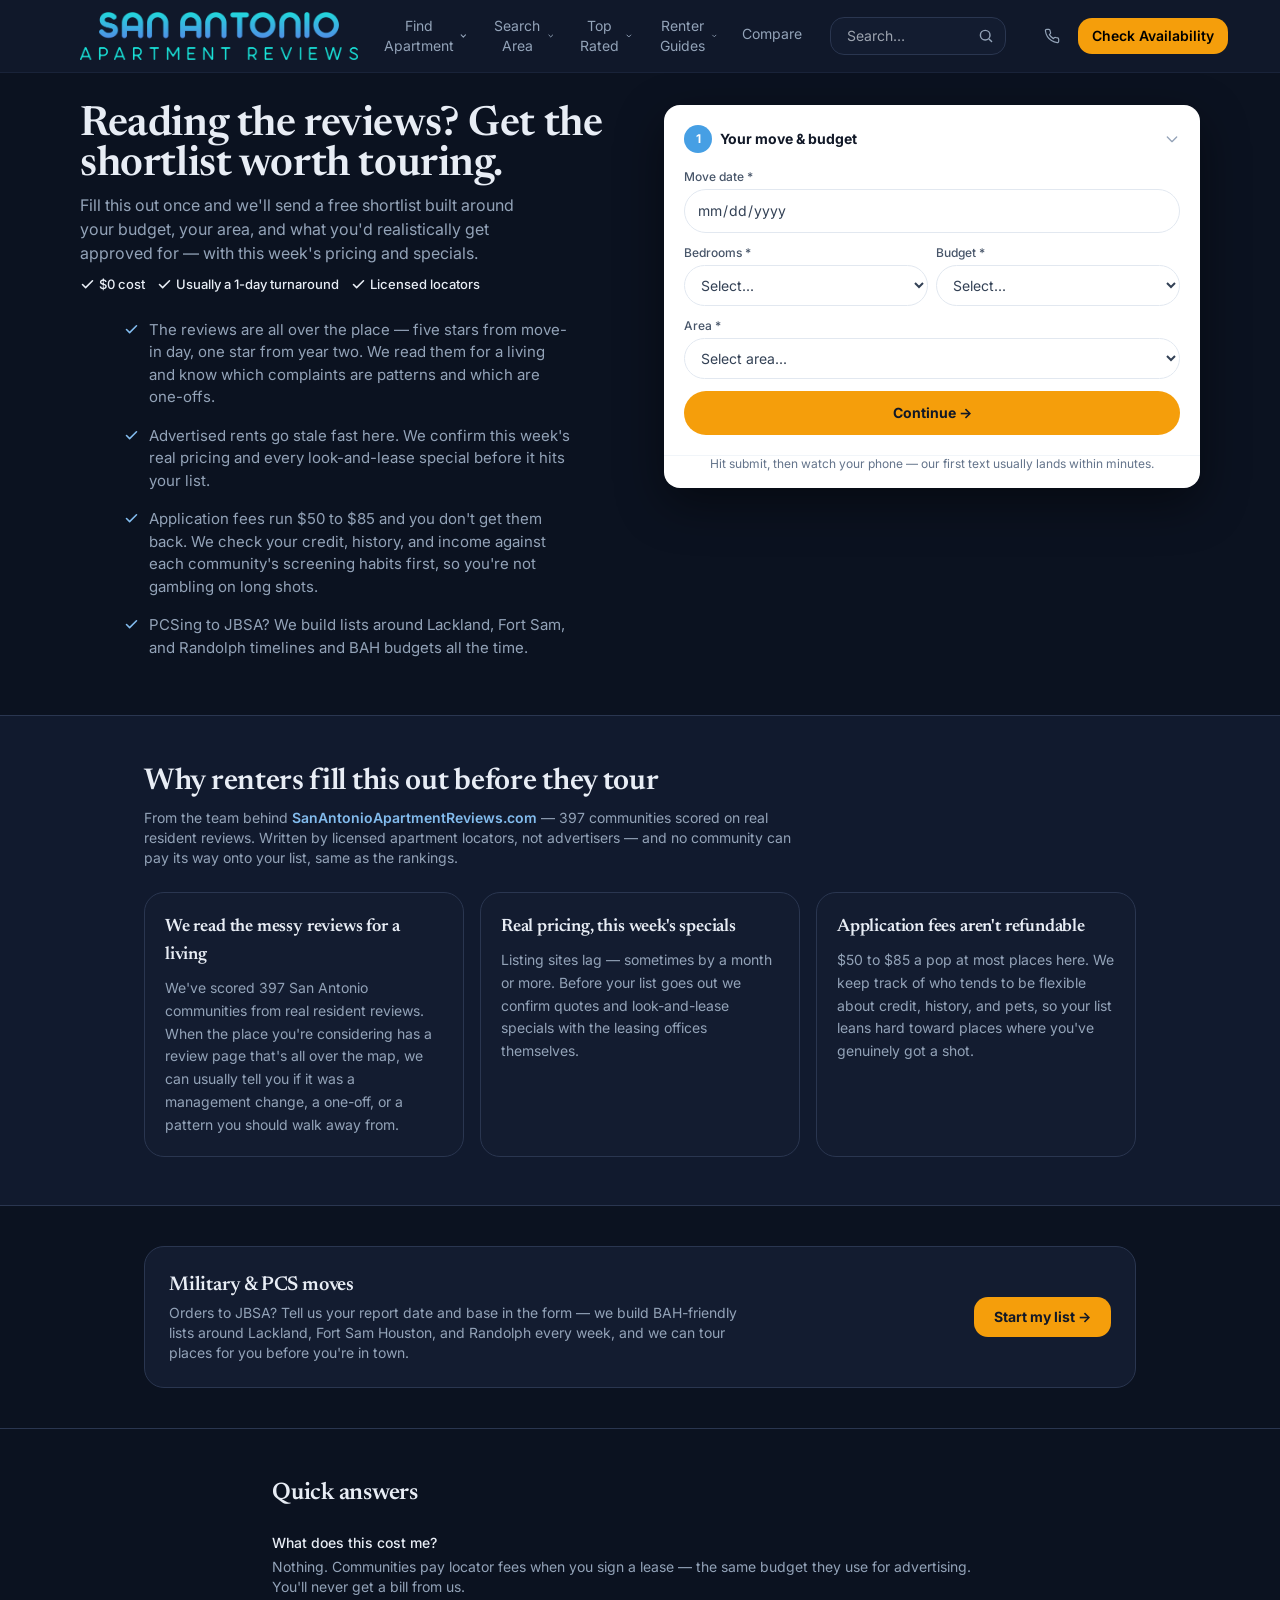
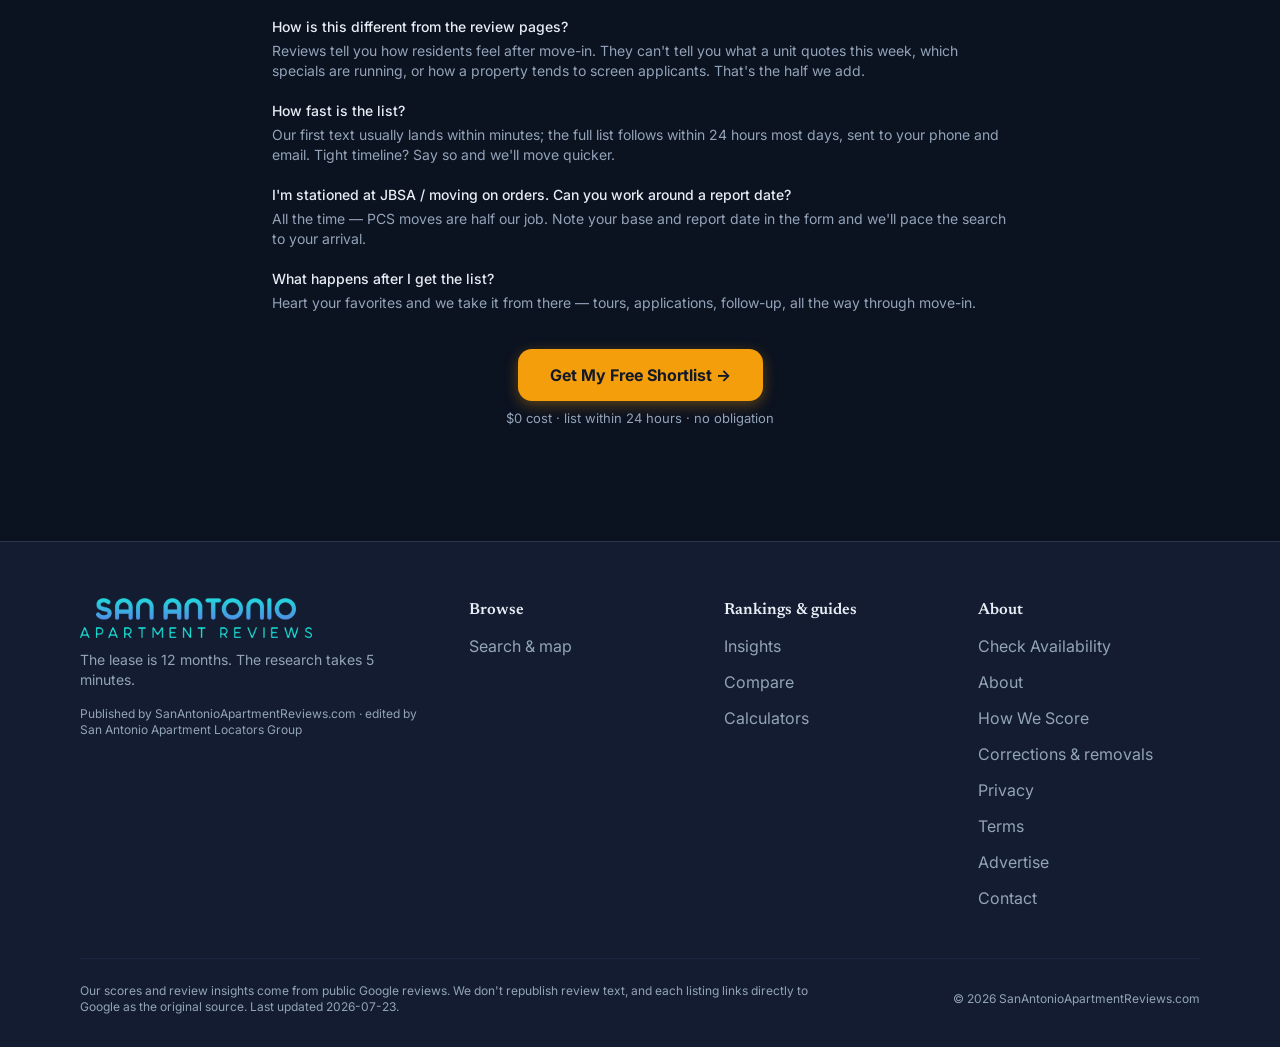
==== commit 49bcebac: "Mobile QC pass, journey enrichment, fresh header - iOS zoom fix where needed: form controls forced t" ====
--- a/index.html
+++ b/index.html
@@ -7,6 +7,8 @@
 <meta name="description" content="One quick form gets you a free list of San Antonio apartments matched to your budget, area, and approval odds — with current pricing and move-in specials.">
 <link rel="canonical" href="https://form.sanantonioapartmentreviews.com/">
 <link rel="icon" href="/images/favicon.png">
+<link rel="apple-touch-icon" href="/images/favicon.png">
+<meta name="theme-color" content="#0b1220">
 <link rel="preconnect" href="https://fonts.googleapis.com"><link rel="preconnect" href="https://fonts.gstatic.com" crossorigin><link href="https://fonts.googleapis.com/css2?family=Inter:wght@400;500;600;700&family=Newsreader:wght@400;500;600;700&display=swap" rel="stylesheet">
 <link rel="stylesheet" href="/css/site-a.css">
 <link rel="stylesheet" href="/css/site-b.css">
@@ -30,6 +32,11 @@
 .sa-card input:focus, .sa-card select:focus { outline: none; border-color: #469fe4;
   box-shadow: 0 0 0 3px rgb(70 159 228 / .25); }
 .sa-card input[type="checkbox"] { accent-color: #469fe4; }
+/* iOS zoom rule: controls must be >=16px on phones or Safari force-zooms */
+@media (max-width: 640px) {
+  .sa-card input:not([type=checkbox]), .sa-card select { font-size: 16px !important; }
+  .sa-card button[aria-controls] { min-height: 44px; }
+}
 /* page chrome */
 .serif { font-family: var(--lp-font-heading); font-weight: var(--lp-heading-weight, 600);
   letter-spacing: -0.01em; }
@@ -67,12 +74,13 @@
 </head>
 <body class="min-h-screen flex flex-col">
 <header class="lp-site-header sticky top-0 z-40 border-b border-outline/40 bg-surface-container/70 backdrop-blur-xl"> <div class="mx-auto flex max-w-6xl items-center justify-between gap-6 px-4 py-3"> <a href="https://sanantonioapartmentreviews.com/" class="flex shrink-0 items-center gap-2"> <img src="/images/logo.png" alt="San Antonio Apartment Reviews Guide" class="h-12 w-auto">  </a> <!-- Desktop nav. Kept intentionally lean (4-5 items): no Home (the logo covers it), tools fold
-         into the guides dropdown, and About/Methodology live in the footer only. --> <nav class="hidden items-center gap-6 md:flex" aria-label="Primary"> <!-- Browse --> <div class="relative group"> <button type="button" class="inline-flex items-center gap-1 border-b-2 pb-0.5 text-sm transition-colors border-transparent text-on-surface-variant hover:text-primary-600" aria-haspopup="true">Find Apartment <svg class="h-3 w-3" viewBox="0 0 12 12" fill="none" aria-hidden="true"><path d="M3 4.5 6 7.5 9 4.5" stroke="currentColor" stroke-width="1.5" stroke-linecap="round" stroke-linejoin="round"/></svg></button> <div class="lp-menu invisible absolute left-0 top-full z-30 min-w-[16rem] p-2 opacity-0 transition-opacity duration-150 group-hover:visible group-hover:opacity-100 group-focus-within:visible group-focus-within:opacity-100"> <a href="https://sanantonioapartmentreviews.com/browse/" class="flex items-center justify-between rounded-btn px-3 py-2 text-sm font-semibold text-primary-600 hover:bg-primary-50">Search &amp; map <span aria-hidden="true">&rarr;</span></a> <div class="my-1 border-t border-outline-variant"></div>  <a href="https://sanantonioapartmentreviews.com/browse/?category=luxury-apartments" class="block rounded-btn px-3 py-2 text-sm text-on-surface-variant hover:bg-surface-alt hover:text-primary-700">Luxury Apartments</a><a href="https://sanantonioapartmentreviews.com/browse/?category=student-apartments" class="block rounded-btn px-3 py-2 text-sm text-on-surface-variant hover:bg-surface-alt hover:text-primary-700">Student Housing</a><a href="https://sanantonioapartmentreviews.com/browse/?category=senior-apartments" class="block rounded-btn px-3 py-2 text-sm text-on-surface-variant hover:bg-surface-alt hover:text-primary-700">Senior Living Apartments</a><a href="https://sanantonioapartmentreviews.com/browse/?category=affordable-housing" class="block rounded-btn px-3 py-2 text-sm text-on-surface-variant hover:bg-surface-alt hover:text-primary-700">Affordable &amp; Section 8 Housing</a><a href="https://sanantonioapartmentreviews.com/browse/?category=pet-friendly-apartments" class="block rounded-btn px-3 py-2 text-sm text-on-surface-variant hover:bg-surface-alt hover:text-primary-700">Pet-Friendly Apartments</a><a href="https://sanantonioapartmentreviews.com/browse/?category=gated-community" class="block rounded-btn px-3 py-2 text-sm text-on-surface-variant hover:bg-surface-alt hover:text-primary-700">Gated &amp; Secured Communities</a><a href="https://sanantonioapartmentreviews.com/browse/?category=furnished-corporate" class="block rounded-btn px-3 py-2 text-sm text-on-surface-variant hover:bg-surface-alt hover:text-primary-700">Furnished &amp; Corporate Housing</a> </div> </div> <!-- Cities (real city hubs; shown alongside Areas in the mixed case) --> <div class="relative group"> <button type="button" class="inline-flex items-center gap-1 border-b-2 pb-0.5 text-sm transition-colors border-transparent text-on-surface-variant hover:text-primary-600" aria-haspopup="true">Search Area <svg class="h-3 w-3" viewBox="0 0 12 12" fill="none" aria-hidden="true"><path d="M3 4.5 6 7.5 9 4.5" stroke="currentColor" stroke-width="1.5" stroke-linecap="round" stroke-linejoin="round"/></svg></button> <div class="lp-menu invisible absolute left-0 top-full z-30 min-w-[16rem] p-2 opacity-0 transition-opacity duration-150 group-hover:visible group-hover:opacity-100 group-focus-within:visible group-focus-within:opacity-100"> <a href="https://sanantonioapartmentreviews.com/san-antonio-tx/" class="block rounded-btn px-3 py-2 text-sm text-on-surface-variant hover:bg-surface-alt hover:text-primary-700">San Antonio, TX</a> </div> </div> <!-- Areas (region's own neighborhoods) -->  <!-- Best --> <div class="relative group"> <button type="button" class="inline-flex items-center gap-1 border-b-2 pb-0.5 text-sm transition-colors border-transparent text-on-surface-variant hover:text-primary-600" aria-haspopup="true">Top Rated <svg class="h-3 w-3" viewBox="0 0 12 12" fill="none" aria-hidden="true"><path d="M3 4.5 6 7.5 9 4.5" stroke="currentColor" stroke-width="1.5" stroke-linecap="round" stroke-linejoin="round"/></svg></button> <div class="lp-menu invisible absolute left-0 top-full z-30 min-w-[16rem] p-2 opacity-0 transition-opacity duration-150 group-hover:visible group-hover:opacity-100 group-focus-within:visible group-focus-within:opacity-100"> <a href="https://sanantonioapartmentreviews.com/san-antonio-tx/best/apartment-complexes/" class="block rounded-btn px-3 py-2 text-sm text-on-surface-variant hover:bg-surface-alt hover:text-primary-700">Best Apartments in San Antonio</a>  </div> </div> <!-- Content sections: ONE dropdown of section INDEX links (Guides / Tools / Resources / Glossary),
-           never the individual guide/tool titles. Parent label varied per site (navLabel('sections')). --> <div class="relative group"> <button type="button" class="inline-flex items-center gap-1 border-b-2 pb-0.5 text-sm transition-colors border-transparent text-on-surface-variant hover:text-primary-600" aria-haspopup="true">Renter Guides <svg class="h-3 w-3" viewBox="0 0 12 12" fill="none" aria-hidden="true"><path d="M3 4.5 6 7.5 9 4.5" stroke="currentColor" stroke-width="1.5" stroke-linecap="round" stroke-linejoin="round"/></svg></button> <div class="lp-menu invisible absolute left-0 top-full z-30 min-w-[16rem] p-2 opacity-0 transition-opacity duration-150 group-hover:visible group-hover:opacity-100 group-focus-within:visible group-focus-within:opacity-100"> <a href="https://sanantonioapartmentreviews.com/guide/" class="block rounded-btn px-3 py-2 text-sm text-on-surface-variant hover:bg-surface-alt hover:text-primary-700">Insights</a><a href="https://sanantonioapartmentreviews.com/tools/" class="block rounded-btn px-3 py-2 text-sm text-on-surface-variant hover:bg-surface-alt hover:text-primary-700">Calculators</a><a href="https://sanantonioapartmentreviews.com/resources/" class="block rounded-btn px-3 py-2 text-sm text-on-surface-variant hover:bg-surface-alt hover:text-primary-700">Links</a><a href="https://sanantonioapartmentreviews.com/glossary/" class="block rounded-btn px-3 py-2 text-sm text-on-surface-variant hover:bg-surface-alt hover:text-primary-700">Terms</a> </div> </div> <a href="https://sanantonioapartmentreviews.com/compare/" class="inline-flex items-center gap-1 border-b-2 pb-0.5 text-sm transition-colors border-transparent text-on-surface-variant hover:text-primary-600">Compare</a> <form action="https://sanantonioapartmentreviews.com/browse/" method="get" role="search" class="relative ml-1"> <label class="sr-only" for="lp-nav-search">Search businesses</label> <input id="lp-nav-search" type="search" name="q" placeholder="Search…" class="lp-input w-44 py-2 pl-4 pr-9 text-sm"> <svg class="pointer-events-none absolute right-3 top-1/2 h-4 w-4 -translate-y-1/2 text-on-surface-variant" viewBox="0 0 20 20" fill="none" aria-hidden="true"><circle cx="9" cy="9" r="6" stroke="currentColor" stroke-width="1.8"></circle><path d="m14 14 3 3" stroke="currentColor" stroke-width="1.8" stroke-linecap="round"></path></svg> </form> <div class="ml-1 flex items-center gap-2"> <a href="tel:210-729-7713" aria-label="Call" class="flex h-9 w-9 items-center justify-center rounded-full text-on-surface-variant transition-colors hover:bg-surface-alt hover:text-primary-600"> <svg class="h-4 w-4" viewBox="0 0 24 24" fill="none" stroke="currentColor" stroke-width="1.8" stroke-linecap="round" stroke-linejoin="round" aria-hidden="true"><path d="M22 16.92v3a2 2 0 0 1-2.18 2 19.79 19.79 0 0 1-8.63-3.07 19.5 19.5 0 0 1-6-6 19.79 19.79 0 0 1-3.07-8.67A2 2 0 0 1 4.11 2h3a2 2 0 0 1 2 1.72c.13.96.36 1.9.7 2.81a2 2 0 0 1-.45 2.11L8.09 9.91a16 16 0 0 0 6 6l1.27-1.27a2 2 0 0 1 2.11-.45c.9.34 1.85.57 2.81.7A2 2 0 0 1 22 16.92Z"></path></svg> </a>  <a href="#get-list" class="lp-accent-bg text-on-accent whitespace-nowrap rounded-btn px-3.5 py-2 text-sm font-semibold">Check Availability</a> </div> </nav> <!-- Mobile menu: full-screen sheet. <details> keeps it working with no JS; the burger swaps to
+         into the guides dropdown, and About/Methodology live in the footer only. --> <nav class="hidden items-center gap-6 md:flex" aria-label="Primary"> <!-- Browse --> <div class="relative group"> <button type="button" class="inline-flex items-center gap-1 border-b-2 pb-0.5 text-sm transition-colors border-transparent text-on-surface-variant hover:text-primary-600" aria-haspopup="true">Find Apartment <svg class="h-3 w-3" viewBox="0 0 12 12" fill="none" aria-hidden="true"><path d="M3 4.5 6 7.5 9 4.5" stroke="currentColor" stroke-width="1.5" stroke-linecap="round" stroke-linejoin="round"/></svg></button> <div class="lp-menu invisible absolute left-0 top-full z-30 max-h-[70vh] min-w-[16rem] overflow-y-auto p-2 opacity-0 transition-opacity duration-150 group-hover:visible group-hover:opacity-100 group-focus-within:visible group-focus-within:opacity-100"> <a href="https://sanantonioapartmentreviews.com/browse/" class="flex items-center justify-between rounded-btn px-3 py-2 text-sm font-semibold text-primary-600 hover:bg-primary-50">Search &amp; map <span aria-hidden="true">&rarr;</span></a> <div class="my-1 border-t border-outline-variant"></div>  <a href="https://sanantonioapartmentreviews.com/browse/?category=affordable-housing" class="block rounded-btn px-3 py-2 text-sm text-on-surface-variant hover:bg-surface-alt hover:text-primary-700">Affordable &amp; Section 8 Housing</a><a href="https://sanantonioapartmentreviews.com/browse/?category=furnished-corporate" class="block rounded-btn px-3 py-2 text-sm text-on-surface-variant hover:bg-surface-alt hover:text-primary-700">Furnished &amp; Corporate Housing</a><a href="https://sanantonioapartmentreviews.com/browse/?category=gated-community" class="block rounded-btn px-3 py-2 text-sm text-on-surface-variant hover:bg-surface-alt hover:text-primary-700">Gated &amp; Secured Communities</a><a href="https://sanantonioapartmentreviews.com/browse/?category=luxury-apartments" class="block rounded-btn px-3 py-2 text-sm text-on-surface-variant hover:bg-surface-alt hover:text-primary-700">Luxury Apartments</a><a href="https://sanantonioapartmentreviews.com/browse/?category=pet-friendly-apartments" class="block rounded-btn px-3 py-2 text-sm text-on-surface-variant hover:bg-surface-alt hover:text-primary-700">Pet-Friendly Apartments</a><a href="https://sanantonioapartmentreviews.com/browse/?category=senior-apartments" class="block rounded-btn px-3 py-2 text-sm text-on-surface-variant hover:bg-surface-alt hover:text-primary-700">Senior Living Apartments</a><a href="https://sanantonioapartmentreviews.com/browse/?category=student-apartments" class="block rounded-btn px-3 py-2 text-sm text-on-surface-variant hover:bg-surface-alt hover:text-primary-700">Student Housing</a> </div> </div> <!-- Cities (entered hub cities, capped; shown alongside Areas in the mixed case). The see-all
+           goes to /locations/, which lists every hub AND coverage city. --> <div class="relative group"> <button type="button" class="inline-flex items-center gap-1 border-b-2 pb-0.5 text-sm transition-colors border-transparent text-on-surface-variant hover:text-primary-600" aria-haspopup="true">Search Area <svg class="h-3 w-3" viewBox="0 0 12 12" fill="none" aria-hidden="true"><path d="M3 4.5 6 7.5 9 4.5" stroke="currentColor" stroke-width="1.5" stroke-linecap="round" stroke-linejoin="round"/></svg></button> <div class="lp-menu invisible absolute left-0 top-full z-30 max-h-[70vh] min-w-[16rem] overflow-y-auto p-2 opacity-0 transition-opacity duration-150 group-hover:visible group-hover:opacity-100 group-focus-within:visible group-focus-within:opacity-100"> <a href="https://sanantonioapartmentreviews.com/san-antonio-tx/" class="block rounded-btn px-3 py-2 text-sm text-on-surface-variant hover:bg-surface-alt hover:text-primary-700">San Antonio, TX</a> <div class="my-1 border-t border-outline-variant"></div> <a href="https://sanantonioapartmentreviews.com/locations/" class="flex items-center justify-between rounded-btn px-3 py-2 text-sm font-semibold text-primary-600 hover:bg-primary-50">All locations <span aria-hidden="true">&rarr;</span></a> </div> </div> <!-- Areas (region's own neighborhoods) -->  <!-- Best --> <div class="relative group"> <button type="button" class="inline-flex items-center gap-1 border-b-2 pb-0.5 text-sm transition-colors border-transparent text-on-surface-variant hover:text-primary-600" aria-haspopup="true">Top Rated <svg class="h-3 w-3" viewBox="0 0 12 12" fill="none" aria-hidden="true"><path d="M3 4.5 6 7.5 9 4.5" stroke="currentColor" stroke-width="1.5" stroke-linecap="round" stroke-linejoin="round"/></svg></button> <div class="lp-menu invisible absolute left-0 top-full z-30 max-h-[70vh] min-w-[16rem] overflow-y-auto p-2 opacity-0 transition-opacity duration-150 group-hover:visible group-hover:opacity-100 group-focus-within:visible group-focus-within:opacity-100"> <a href="https://sanantonioapartmentreviews.com/san-antonio-tx/best/apartment-complexes/" class="block rounded-btn px-3 py-2 text-sm text-on-surface-variant hover:bg-surface-alt hover:text-primary-700">Best Apartments in San Antonio</a> <div class="my-1 border-t border-outline-variant"></div> <a href="https://sanantonioapartmentreviews.com/best/" class="flex items-center justify-between rounded-btn px-3 py-2 text-sm font-semibold text-primary-600 hover:bg-primary-50">All rankings <span aria-hidden="true">&rarr;</span></a> </div> </div> <!-- Content sections: ONE dropdown of section INDEX links (Guides / Tools / Resources / Glossary),
+           never the individual guide/tool titles. Parent label varied per site (navLabel('sections')). --> <div class="relative group"> <button type="button" class="inline-flex items-center gap-1 border-b-2 pb-0.5 text-sm transition-colors border-transparent text-on-surface-variant hover:text-primary-600" aria-haspopup="true">Renter Guides <svg class="h-3 w-3" viewBox="0 0 12 12" fill="none" aria-hidden="true"><path d="M3 4.5 6 7.5 9 4.5" stroke="currentColor" stroke-width="1.5" stroke-linecap="round" stroke-linejoin="round"/></svg></button> <div class="lp-menu invisible absolute left-0 top-full z-30 max-h-[70vh] min-w-[16rem] overflow-y-auto p-2 opacity-0 transition-opacity duration-150 group-hover:visible group-hover:opacity-100 group-focus-within:visible group-focus-within:opacity-100"> <a href="https://sanantonioapartmentreviews.com/guide/" class="block rounded-btn px-3 py-2 text-sm text-on-surface-variant hover:bg-surface-alt hover:text-primary-700">Insights</a><a href="https://sanantonioapartmentreviews.com/tools/" class="block rounded-btn px-3 py-2 text-sm text-on-surface-variant hover:bg-surface-alt hover:text-primary-700">Calculators</a><a href="https://sanantonioapartmentreviews.com/resources/" class="block rounded-btn px-3 py-2 text-sm text-on-surface-variant hover:bg-surface-alt hover:text-primary-700">Links</a><a href="https://sanantonioapartmentreviews.com/glossary/" class="block rounded-btn px-3 py-2 text-sm text-on-surface-variant hover:bg-surface-alt hover:text-primary-700">Terms</a> </div> </div> <a href="https://sanantonioapartmentreviews.com/compare/" class="inline-flex items-center gap-1 border-b-2 pb-0.5 text-sm transition-colors border-transparent text-on-surface-variant hover:text-primary-600">Compare</a> <form action="https://sanantonioapartmentreviews.com/browse/" method="get" role="search" class="relative ml-1"> <label class="sr-only" for="lp-nav-search">Search businesses</label> <input id="lp-nav-search" type="search" name="q" placeholder="Search…" class="lp-input w-44 py-2 pl-4 pr-9 text-sm"> <svg class="pointer-events-none absolute right-3 top-1/2 h-4 w-4 -translate-y-1/2 text-on-surface-variant" viewBox="0 0 20 20" fill="none" aria-hidden="true"><circle cx="9" cy="9" r="6" stroke="currentColor" stroke-width="1.8"></circle><path d="m14 14 3 3" stroke="currentColor" stroke-width="1.8" stroke-linecap="round"></path></svg> </form> <div class="ml-1 flex items-center gap-2"> <a href="tel:210-729-7713" aria-label="Call" class="flex h-9 w-9 items-center justify-center rounded-full text-on-surface-variant transition-colors hover:bg-surface-alt hover:text-primary-600"> <svg class="h-4 w-4" viewBox="0 0 24 24" fill="none" stroke="currentColor" stroke-width="1.8" stroke-linecap="round" stroke-linejoin="round" aria-hidden="true"><path d="M22 16.92v3a2 2 0 0 1-2.18 2 19.79 19.79 0 0 1-8.63-3.07 19.5 19.5 0 0 1-6-6 19.79 19.79 0 0 1-3.07-8.67A2 2 0 0 1 4.11 2h3a2 2 0 0 1 2 1.72c.13.96.36 1.9.7 2.81a2 2 0 0 1-.45 2.11L8.09 9.91a16 16 0 0 0 6 6l1.27-1.27a2 2 0 0 1 2.11-.45c.9.34 1.85.57 2.81.7A2 2 0 0 1 22 16.92Z"></path></svg> </a>  <a href="https://form.sanantonioapartmentreviews.com/" rel="noopener nofollow" class="lp-accent-bg text-on-accent whitespace-nowrap rounded-btn px-3.5 py-2 text-sm font-semibold">Check Availability</a> </div> </nav> <!-- Mobile menu: full-screen sheet. <details> keeps it working with no JS; the burger swaps to
          an X via CSS on [open]. The panel is ABSOLUTE (top-full), not fixed: the header's
          backdrop-blur creates a containing block for fixed descendants, so position:fixed would
          resolve against the header box, not the viewport. Anchoring to the header (itself
-         fixed/sticky at top-0) gives the same full-screen result reliably. --> <details class="lp-mnav md:hidden"> <summary class="lp-btn-ghost flex cursor-pointer list-none p-2 text-on-surface-variant" aria-label="Menu"> <svg class="lp-mnav-burger h-5 w-5" viewBox="0 0 24 24" fill="none" aria-hidden="true"><path d="M4 7h16M4 12h16M4 17h16" stroke="currentColor" stroke-width="1.8" stroke-linecap="round"></path></svg> <svg class="lp-mnav-close hidden h-5 w-5" viewBox="0 0 24 24" fill="none" aria-hidden="true"><path d="m6 6 12 12M18 6 6 18" stroke="currentColor" stroke-width="1.8" stroke-linecap="round"></path></svg> <span class="sr-only">Menu</span> </summary> <div class="lp-mnav-panel absolute inset-x-0 top-full z-40 overflow-y-auto overscroll-contain border-t border-outline bg-surface-container"> <div class="mx-auto max-w-6xl px-4 pb-8 pt-4"> <form action="https://sanantonioapartmentreviews.com/browse/" method="get" role="search" class="relative mb-2"> <label class="sr-only" for="lp-mnav-search">Search businesses</label> <input id="lp-mnav-search" type="search" name="q" placeholder="Search businesses…" class="lp-input w-full py-3 pl-4 pr-11 text-base"> <svg class="pointer-events-none absolute right-4 top-1/2 h-5 w-5 -translate-y-1/2 text-on-surface-variant" viewBox="0 0 20 20" fill="none" aria-hidden="true"><circle cx="9" cy="9" r="6" stroke="currentColor" stroke-width="1.8"></circle><path d="m14 14 3 3" stroke="currentColor" stroke-width="1.8" stroke-linecap="round"></path></svg> </form> <div class="mb-3 flex gap-2"> <a href="#get-list" class="lp-accent-bg text-on-accent flex-1 rounded-btn px-4 py-3 text-center text-base font-semibold">Check Availability</a> <a href="tel:210-729-7713" class="flex items-center justify-center rounded-btn border border-outline px-4 py-3 text-base font-medium text-on-surface">Call</a> </div> <nav class="divide-y divide-outline-variant" aria-label="Mobile"> <a href="https://sanantonioapartmentreviews.com/" class="flex items-center px-1 py-3 text-base font-medium text-on-surface">Home</a> <a href="https://sanantonioapartmentreviews.com/browse/" class="flex items-center px-1 py-3 text-base font-medium text-on-surface">Browse &amp; map</a> <details class="lp-mnav-group"> <summary class="flex cursor-pointer list-none items-center justify-between px-1 py-3 text-base font-medium text-on-surface">Find Apartment <svg class="lp-mnav-chev h-4 w-4 shrink-0 text-on-surface-variant transition-transform duration-150" viewBox="0 0 12 12" fill="none" aria-hidden="true"><path d="M3 4.5 6 7.5 9 4.5" stroke="currentColor" stroke-width="1.5" stroke-linecap="round" stroke-linejoin="round"/></svg></summary> <div class="pb-3">  <a href="https://sanantonioapartmentreviews.com/browse/?category=luxury-apartments" class="block rounded-btn px-3 py-2.5 text-[15px] text-on-surface-variant hover:bg-surface-alt hover:text-primary-700">Luxury Apartments</a><a href="https://sanantonioapartmentreviews.com/browse/?category=student-apartments" class="block rounded-btn px-3 py-2.5 text-[15px] text-on-surface-variant hover:bg-surface-alt hover:text-primary-700">Student Housing</a><a href="https://sanantonioapartmentreviews.com/browse/?category=senior-apartments" class="block rounded-btn px-3 py-2.5 text-[15px] text-on-surface-variant hover:bg-surface-alt hover:text-primary-700">Senior Living Apartments</a><a href="https://sanantonioapartmentreviews.com/browse/?category=affordable-housing" class="block rounded-btn px-3 py-2.5 text-[15px] text-on-surface-variant hover:bg-surface-alt hover:text-primary-700">Affordable &amp; Section 8 Housing</a><a href="https://sanantonioapartmentreviews.com/browse/?category=pet-friendly-apartments" class="block rounded-btn px-3 py-2.5 text-[15px] text-on-surface-variant hover:bg-surface-alt hover:text-primary-700">Pet-Friendly Apartments</a><a href="https://sanantonioapartmentreviews.com/browse/?category=gated-community" class="block rounded-btn px-3 py-2.5 text-[15px] text-on-surface-variant hover:bg-surface-alt hover:text-primary-700">Gated &amp; Secured Communities</a><a href="https://sanantonioapartmentreviews.com/browse/?category=furnished-corporate" class="block rounded-btn px-3 py-2.5 text-[15px] text-on-surface-variant hover:bg-surface-alt hover:text-primary-700">Furnished &amp; Corporate Housing</a> </div> </details> <details class="lp-mnav-group"> <summary class="flex cursor-pointer list-none items-center justify-between px-1 py-3 text-base font-medium text-on-surface">Search Area <svg class="lp-mnav-chev h-4 w-4 shrink-0 text-on-surface-variant transition-transform duration-150" viewBox="0 0 12 12" fill="none" aria-hidden="true"><path d="M3 4.5 6 7.5 9 4.5" stroke="currentColor" stroke-width="1.5" stroke-linecap="round" stroke-linejoin="round"/></svg></summary> <div class="pb-3"> <a href="https://sanantonioapartmentreviews.com/san-antonio-tx/" class="block rounded-btn px-3 py-2.5 text-[15px] text-on-surface-variant hover:bg-surface-alt hover:text-primary-700">San Antonio, TX</a> </div> </details>   <details class="lp-mnav-group"> <summary class="flex cursor-pointer list-none items-center justify-between px-1 py-3 text-base font-medium text-on-surface">Renter Guides <svg class="lp-mnav-chev h-4 w-4 shrink-0 text-on-surface-variant transition-transform duration-150" viewBox="0 0 12 12" fill="none" aria-hidden="true"><path d="M3 4.5 6 7.5 9 4.5" stroke="currentColor" stroke-width="1.5" stroke-linecap="round" stroke-linejoin="round"/></svg></summary> <div class="pb-3"> <a href="https://sanantonioapartmentreviews.com/guide/" class="block rounded-btn px-3 py-2.5 text-[15px] text-on-surface-variant hover:bg-surface-alt hover:text-primary-700">Insights</a><a href="https://sanantonioapartmentreviews.com/tools/" class="block rounded-btn px-3 py-2.5 text-[15px] text-on-surface-variant hover:bg-surface-alt hover:text-primary-700">Calculators</a><a href="https://sanantonioapartmentreviews.com/resources/" class="block rounded-btn px-3 py-2.5 text-[15px] text-on-surface-variant hover:bg-surface-alt hover:text-primary-700">Links</a><a href="https://sanantonioapartmentreviews.com/glossary/" class="block rounded-btn px-3 py-2.5 text-[15px] text-on-surface-variant hover:bg-surface-alt hover:text-primary-700">Terms</a> </div> </details> <a href="https://sanantonioapartmentreviews.com/compare/" class="flex items-center px-1 py-3 text-base font-medium text-on-surface">Compare</a> </nav> </div> </div> </details> </div> </header>
+         fixed/sticky at top-0) gives the same full-screen result reliably. --> <details class="lp-mnav md:hidden"> <summary class="lp-btn-ghost flex cursor-pointer list-none p-2 text-on-surface-variant" aria-label="Menu"> <svg class="lp-mnav-burger h-5 w-5" viewBox="0 0 24 24" fill="none" aria-hidden="true"><path d="M4 7h16M4 12h16M4 17h16" stroke="currentColor" stroke-width="1.8" stroke-linecap="round"></path></svg> <svg class="lp-mnav-close hidden h-5 w-5" viewBox="0 0 24 24" fill="none" aria-hidden="true"><path d="m6 6 12 12M18 6 6 18" stroke="currentColor" stroke-width="1.8" stroke-linecap="round"></path></svg> <span class="sr-only">Menu</span> </summary> <div class="lp-mnav-panel absolute inset-x-0 top-full z-40 overflow-y-auto overscroll-contain border-t border-outline bg-surface-container"> <div class="mx-auto max-w-6xl px-4 pb-8 pt-4"> <form action="https://sanantonioapartmentreviews.com/browse/" method="get" role="search" class="relative mb-2"> <label class="sr-only" for="lp-mnav-search">Search businesses</label> <input id="lp-mnav-search" type="search" name="q" placeholder="Search businesses…" class="lp-input w-full py-3 pl-4 pr-11 text-base"> <svg class="pointer-events-none absolute right-4 top-1/2 h-5 w-5 -translate-y-1/2 text-on-surface-variant" viewBox="0 0 20 20" fill="none" aria-hidden="true"><circle cx="9" cy="9" r="6" stroke="currentColor" stroke-width="1.8"></circle><path d="m14 14 3 3" stroke="currentColor" stroke-width="1.8" stroke-linecap="round"></path></svg> </form> <div class="mb-3 flex gap-2"> <a href="https://form.sanantonioapartmentreviews.com/" rel="noopener nofollow" class="lp-accent-bg text-on-accent flex-1 rounded-btn px-4 py-3 text-center text-base font-semibold">Check Availability</a> <a href="tel:210-729-7713" class="flex items-center justify-center rounded-btn border border-outline px-4 py-3 text-base font-medium text-on-surface">Call</a> </div> <nav class="divide-y divide-outline-variant" aria-label="Mobile"> <a href="https://sanantonioapartmentreviews.com/" class="flex items-center px-1 py-3 text-base font-medium text-on-surface">Home</a> <a href="https://sanantonioapartmentreviews.com/browse/" class="flex items-center px-1 py-3 text-base font-medium text-on-surface">Browse &amp; map</a> <details class="lp-mnav-group"> <summary class="flex cursor-pointer list-none items-center justify-between px-1 py-3 text-base font-medium text-on-surface">Find Apartment <svg class="lp-mnav-chev h-4 w-4 shrink-0 text-on-surface-variant transition-transform duration-150" viewBox="0 0 12 12" fill="none" aria-hidden="true"><path d="M3 4.5 6 7.5 9 4.5" stroke="currentColor" stroke-width="1.5" stroke-linecap="round" stroke-linejoin="round"/></svg></summary> <div class="pb-3">  <a href="https://sanantonioapartmentreviews.com/browse/?category=affordable-housing" class="block rounded-btn px-3 py-2.5 text-[15px] text-on-surface-variant hover:bg-surface-alt hover:text-primary-700">Affordable &amp; Section 8 Housing</a><a href="https://sanantonioapartmentreviews.com/browse/?category=furnished-corporate" class="block rounded-btn px-3 py-2.5 text-[15px] text-on-surface-variant hover:bg-surface-alt hover:text-primary-700">Furnished &amp; Corporate Housing</a><a href="https://sanantonioapartmentreviews.com/browse/?category=gated-community" class="block rounded-btn px-3 py-2.5 text-[15px] text-on-surface-variant hover:bg-surface-alt hover:text-primary-700">Gated &amp; Secured Communities</a><a href="https://sanantonioapartmentreviews.com/browse/?category=luxury-apartments" class="block rounded-btn px-3 py-2.5 text-[15px] text-on-surface-variant hover:bg-surface-alt hover:text-primary-700">Luxury Apartments</a><a href="https://sanantonioapartmentreviews.com/browse/?category=pet-friendly-apartments" class="block rounded-btn px-3 py-2.5 text-[15px] text-on-surface-variant hover:bg-surface-alt hover:text-primary-700">Pet-Friendly Apartments</a><a href="https://sanantonioapartmentreviews.com/browse/?category=senior-apartments" class="block rounded-btn px-3 py-2.5 text-[15px] text-on-surface-variant hover:bg-surface-alt hover:text-primary-700">Senior Living Apartments</a><a href="https://sanantonioapartmentreviews.com/browse/?category=student-apartments" class="block rounded-btn px-3 py-2.5 text-[15px] text-on-surface-variant hover:bg-surface-alt hover:text-primary-700">Student Housing</a> </div> </details> <details class="lp-mnav-group"> <summary class="flex cursor-pointer list-none items-center justify-between px-1 py-3 text-base font-medium text-on-surface">Search Area <svg class="lp-mnav-chev h-4 w-4 shrink-0 text-on-surface-variant transition-transform duration-150" viewBox="0 0 12 12" fill="none" aria-hidden="true"><path d="M3 4.5 6 7.5 9 4.5" stroke="currentColor" stroke-width="1.5" stroke-linecap="round" stroke-linejoin="round"/></svg></summary> <div class="pb-3"> <a href="https://sanantonioapartmentreviews.com/san-antonio-tx/" class="block rounded-btn px-3 py-2.5 text-[15px] text-on-surface-variant hover:bg-surface-alt hover:text-primary-700">San Antonio, TX</a> <a href="https://sanantonioapartmentreviews.com/locations/" class="block rounded-btn px-3 py-2.5 text-[15px] font-semibold text-primary-600 hover:bg-surface-alt">All locations &rarr;</a> </div> </details>  <a href="https://sanantonioapartmentreviews.com/best/" class="flex items-center px-1 py-3 text-base font-medium text-on-surface">Top Rated</a> <details class="lp-mnav-group"> <summary class="flex cursor-pointer list-none items-center justify-between px-1 py-3 text-base font-medium text-on-surface">Renter Guides <svg class="lp-mnav-chev h-4 w-4 shrink-0 text-on-surface-variant transition-transform duration-150" viewBox="0 0 12 12" fill="none" aria-hidden="true"><path d="M3 4.5 6 7.5 9 4.5" stroke="currentColor" stroke-width="1.5" stroke-linecap="round" stroke-linejoin="round"/></svg></summary> <div class="pb-3"> <a href="https://sanantonioapartmentreviews.com/guide/" class="block rounded-btn px-3 py-2.5 text-[15px] text-on-surface-variant hover:bg-surface-alt hover:text-primary-700">Insights</a><a href="https://sanantonioapartmentreviews.com/tools/" class="block rounded-btn px-3 py-2.5 text-[15px] text-on-surface-variant hover:bg-surface-alt hover:text-primary-700">Calculators</a><a href="https://sanantonioapartmentreviews.com/resources/" class="block rounded-btn px-3 py-2.5 text-[15px] text-on-surface-variant hover:bg-surface-alt hover:text-primary-700">Links</a><a href="https://sanantonioapartmentreviews.com/glossary/" class="block rounded-btn px-3 py-2.5 text-[15px] text-on-surface-variant hover:bg-surface-alt hover:text-primary-700">Terms</a> </div> </details> <a href="https://sanantonioapartmentreviews.com/compare/" class="flex items-center px-1 py-3 text-base font-medium text-on-surface">Compare</a> </nav> </div> </div> </details> </div> </header>
 <script>
   (function () {
     var h = document.querySelector('header.lp-site-header');
@@ -192,6 +200,8 @@
 </div>
 
 </form>
+      <p class="px-5 pb-4 text-center text-xs text-slate-500">Hit submit, then watch your phone &mdash;
+        our first text usually lands within minutes.</p>
     </div>
   </div>
 </section>
@@ -201,7 +211,7 @@
     <h2 class="serif text-2xl text-on-surface sm:text-3xl">Why renters fill this out before they tour</h2>
     <p class="mt-2 max-w-2xl text-sm text-on-surface-variant">From the team behind
       <a class="font-semibold text-primary-400 hover:underline" href="https://sanantonioapartmentreviews.com/">SanAntonioApartmentReviews.com</a>
-      &mdash; 397 communities scored on real resident reviews. Written by licensed apartment locators, not advertisers.</p>
+      &mdash; 397 communities scored on real resident reviews. Written by licensed apartment locators, not advertisers &mdash; and no community can pay its way onto your list, same as the rankings.</p>
     <div class="mt-6 grid gap-4 md:grid-cols-3"><div class="sa-panel p-5"><h3 class="serif text-lg text-on-surface">We read the messy reviews for a living</h3><p class="mt-2 text-sm leading-relaxed text-on-surface-variant">We've scored 397 San Antonio communities from real resident reviews. When the place you're considering has a review page that's all over the map, we can usually tell you if it was a management change, a one-off, or a pattern you should walk away from.</p></div><div class="sa-panel p-5"><h3 class="serif text-lg text-on-surface">Real pricing, this week's specials</h3><p class="mt-2 text-sm leading-relaxed text-on-surface-variant">Listing sites lag — sometimes by a month or more. Before your list goes out we confirm quotes and look-and-lease specials with the leasing offices themselves.</p></div><div class="sa-panel p-5"><h3 class="serif text-lg text-on-surface">Application fees aren't refundable</h3><p class="mt-2 text-sm leading-relaxed text-on-surface-variant">$50 to $85 a pop at most places here. We keep track of who tends to be flexible about credit, history, and pets, so your list leans hard toward places where you've genuinely got a shot.</p></div></div>
   </div>
 </section>
@@ -222,7 +232,7 @@
 <section>
   <div class="mx-auto max-w-3xl px-4 py-12">
     <h2 class="serif text-2xl text-on-surface">Quick answers</h2>
-    <dl class="mt-6 space-y-5 text-sm"><div><dt class="font-medium text-on-surface">What does this cost me?</dt><dd class="mt-1 text-on-surface-variant">Nothing. Communities pay locator fees when you sign a lease — the same budget they use for advertising. You'll never get a bill from us.</dd></div><div><dt class="font-medium text-on-surface">How is this different from the review pages?</dt><dd class="mt-1 text-on-surface-variant">Reviews tell you how residents feel after move-in. They can't tell you what a unit quotes this week, which specials are running, or how a property tends to screen applicants. That's the half we add.</dd></div><div><dt class="font-medium text-on-surface">How fast is the list?</dt><dd class="mt-1 text-on-surface-variant">Usually within 24 hours, sent to your phone and email. If you're on a tight timeline, say so and we'll move quicker.</dd></div><div><dt class="font-medium text-on-surface">I'm stationed at JBSA / moving on orders. Can you work around a report date?</dt><dd class="mt-1 text-on-surface-variant">All the time — PCS moves are half our job. Note your base and report date in the form and we'll pace the search to your arrival.</dd></div><div><dt class="font-medium text-on-surface">What happens after I get the list?</dt><dd class="mt-1 text-on-surface-variant">Heart your favorites and we take it from there — tours, applications, follow-up, all the way through move-in.</dd></div></dl>
+    <dl class="mt-6 space-y-5 text-sm"><div><dt class="font-medium text-on-surface">What does this cost me?</dt><dd class="mt-1 text-on-surface-variant">Nothing. Communities pay locator fees when you sign a lease — the same budget they use for advertising. You'll never get a bill from us.</dd></div><div><dt class="font-medium text-on-surface">How is this different from the review pages?</dt><dd class="mt-1 text-on-surface-variant">Reviews tell you how residents feel after move-in. They can't tell you what a unit quotes this week, which specials are running, or how a property tends to screen applicants. That's the half we add.</dd></div><div><dt class="font-medium text-on-surface">How fast is the list?</dt><dd class="mt-1 text-on-surface-variant">Our first text usually lands within minutes; the full list follows within 24 hours most days, sent to your phone and email. Tight timeline? Say so and we'll move quicker.</dd></div><div><dt class="font-medium text-on-surface">I'm stationed at JBSA / moving on orders. Can you work around a report date?</dt><dd class="mt-1 text-on-surface-variant">All the time — PCS moves are half our job. Note your base and report date in the form and we'll pace the search to your arrival.</dd></div><div><dt class="font-medium text-on-surface">What happens after I get the list?</dt><dd class="mt-1 text-on-surface-variant">Heart your favorites and we take it from there — tours, applications, follow-up, all the way through move-in.</dd></div></dl>
     <div class="mt-9 text-center">
       <a href="#get-list" class="inline-block rounded-btn px-8 py-3.5 text-base font-bold"
          style="background:#f59e0b;color:#111827;box-shadow:0 4px 14px rgba(245,158,11,0.35)">Get My Free Shortlist &rarr;</a>
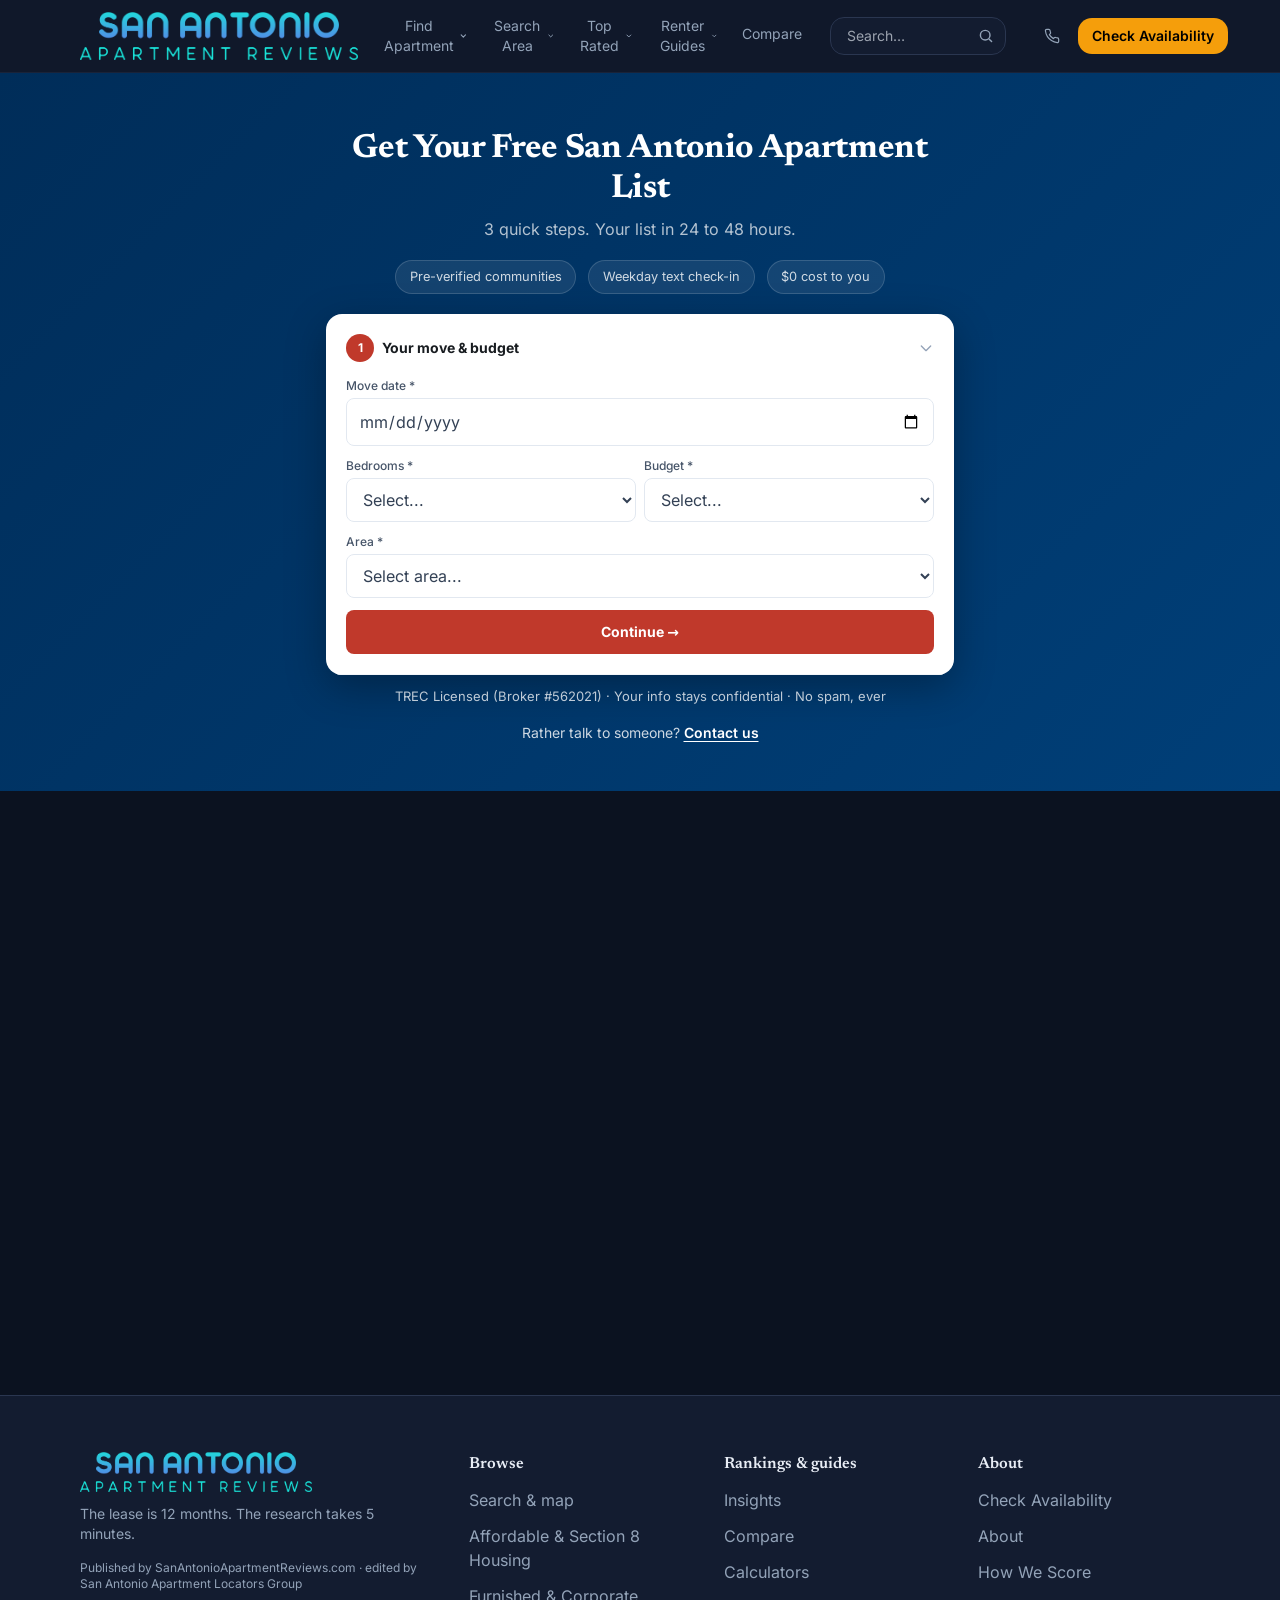
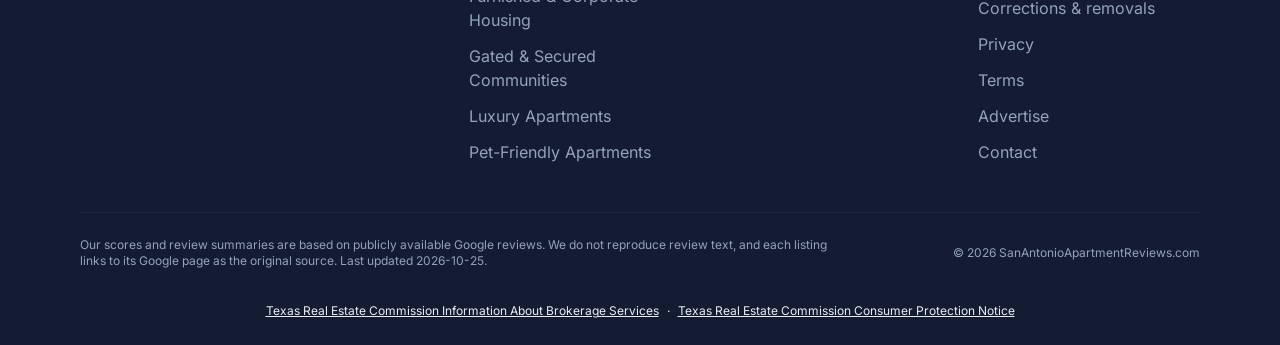
==== commit 5aaa1894: "Bring over the sca-sanantonio lead form The form page is now the secondchanceapartmentssanantonio.co" ====
--- a/index.html
+++ b/index.html
@@ -1,87 +1,36 @@
-<!doctype html>
-<html lang="en" data-preset="editorial" data-base="dark" data-hero="full-bleed" data-header="glass-overlay" data-cards="elevated" style="--lp-primary-50:246 250 254;--lp-primary-100:234 244 253;--lp-primary-200:209 231 250;--lp-primary-300:176 212 245;--lp-primary-400:131 188 238;--lp-primary-500:70 159 228;--lp-primary-600:55 133 192;--lp-primary-700:36 99 146;--lp-primary-800:30 88 132;--lp-primary-900:19 68 105;--lp-secondary-50:249 250 251;--lp-secondary-100:242 244 246;--lp-secondary-200:226 230 236;--lp-secondary-300:206 213 223;--lp-secondary-400:179 190 205;--lp-secondary-500:148 163 184;--lp-secondary-600:122 135 154;--lp-secondary-700:90 100 115;--lp-secondary-800:79 89 102;--lp-secondary-900:61 68 79;--lp-neutral-50:247 248 249;--lp-neutral-100:235 237 241;--lp-neutral-200:212 217 224;--lp-neutral-300:182 190 202;--lp-neutral-400:144 156 173;--lp-neutral-500:100 116 139;--lp-neutral-600:84 98 118;--lp-neutral-700:64 75 91;--lp-neutral-800:57 68 82;--lp-neutral-900:46 54 66;--lp-accent-50:255 250 245;--lp-accent-100:255 244 232;--lp-accent-200:254 231 205;--lp-accent-300:253 213 168;--lp-accent-400:250 189 115;--lp-accent-500:245 158 11;--lp-accent-600:205 130 0;--lp-accent-700:153 94 0;--lp-accent-800:137 82 0;--lp-accent-900:107 61 0;--lp-surface:11 18 32;--lp-surface-alt:17 26 46;--lp-surface-container:19 28 48;--lp-surface-container-high:27 39 64;--lp-on-surface:232 237 245;--lp-on-surface-variant:147 163 184;--lp-outline:42 54 80;--lp-outline-variant:27 39 64;--lp-accent:245 158 11;--lp-on-accent:0 0 0;--lp-brand:#469fe4;--lp-accent:#f59e0b;--lp-font:'Inter', system-ui, -apple-system, Segoe UI, Roboto, sans-serif;--lp-font-heading:'Newsreader', Georgia, serif;--lp-heading-weight:600;--lp-heading-tracking:-0.01em;--lp-text-display-desktop:48px;--lp-text-display-mobile:34px;--lp-text-display-tracking:-0.01em;--lp-text-h1-desktop:40px;--lp-text-h1-mobile:30px;--lp-text-h1-tracking:-0.01em;--lp-text-h2-desktop:28px;--lp-text-h2-mobile:23px;--lp-text-h2-tracking:0em;--lp-text-h3-desktop:22px;--lp-text-h3-mobile:19px;--lp-text-h3-tracking:0em;--lp-radius-sm:0.5rem;--lp-radius-md:1rem;--lp-radius-lg:1.5rem;--lp-radius-xl:2rem;--lp-radius-card:1.25rem;--lp-radius-btn:14px;--lp-radius-chip:9999px;--lp-shadow-card:0 8px 24px rgb(15 23 42 / 0.08);--lp-shadow-hover:0 16px 40px rgb(15 23 42 / 0.16);--lp-card-border:1px solid transparent;--lp-ghost-border:1px solid transparent;--lp-ghost-bg:rgb(var(--lp-surface-alt));--lp-ghost-bg-hover:rgb(var(--lp-surface-container-high));--lp-link-decoration:none;--lp-link-underline-color:transparent;--lp-signature:none;">
-<head>
-<meta charset="utf-8">
-<meta name="viewport" content="width=device-width, initial-scale=1">
-<title>Get Your San Antonio Apartment Shortlist | San Antonio Apartment Reviews</title>
-<meta name="description" content="One quick form gets you a free list of San Antonio apartments matched to your budget, area, and approval odds — with current pricing and move-in specials.">
-<link rel="canonical" href="https://form.sanantonioapartmentreviews.com/">
-<link rel="icon" href="/images/favicon.png">
-<link rel="apple-touch-icon" href="/images/favicon.png">
-<meta name="theme-color" content="#0b1220">
-<link rel="preconnect" href="https://fonts.googleapis.com"><link rel="preconnect" href="https://fonts.gstatic.com" crossorigin><link href="https://fonts.googleapis.com/css2?family=Inter:wght@400;500;600;700&family=Newsreader:wght@400;500;600;700&display=swap" rel="stylesheet">
-<link rel="stylesheet" href="/css/site-a.css">
-<link rel="stylesheet" href="/css/site-b.css">
-<style>body{font-family:var(--lp-font)}</style>
-<style>
-/* utilities used by the form card that the compiled site CSS does not include */
-.border-slate-100 { border-color: #f1f5f9; }
-.border-slate-200 { border-color: #e2e8f0; }
-.h-7 { height: 1.75rem; }
-.rotate-180 { transform: rotate(180deg); }
-.space-y-3 > * + * { margin-top: .75rem; }
-.text-brand-black { color: #111827; }
-.text-slate-400 { color: #94a3b8; }
-.text-slate-500 { color: #64748b; }
-.text-slate-600 { color: #475569; }
-.text-slate-700 { color: #334155; }
-/* the card interior is a light island on a dark page: pin its own colors */
-.sa-card { background: #fff; border-radius: 1rem; overflow: hidden;
-  box-shadow: 0 16px 48px rgb(0 0 0 / .45); }
-.sa-card input, .sa-card select { background: #fff; color: #334155; font-family: var(--lp-font); }
-.sa-card input:focus, .sa-card select:focus { outline: none; border-color: #469fe4;
-  box-shadow: 0 0 0 3px rgb(70 159 228 / .25); }
-.sa-card input[type="checkbox"] { accent-color: #469fe4; }
-/* iOS zoom rule: controls must be >=16px on phones or Safari force-zooms */
-@media (max-width: 640px) {
-  .sa-card input:not([type=checkbox]), .sa-card select { font-size: 16px !important; }
-  .sa-card button[aria-controls] { min-height: 44px; }
-}
-/* page chrome */
-.serif { font-family: var(--lp-font-heading); font-weight: var(--lp-heading-weight, 600);
-  letter-spacing: -0.01em; }
-.pain-item { display: flex; gap: .65rem; align-items: flex-start;
-  color: rgb(var(--lp-on-surface-variant)); font-size: 15px; line-height: 1.5; }
-.pain-item svg { flex-shrink: 0; margin-top: 3px; color: rgb(var(--lp-primary-400)); }
-.sa-panel { background: rgb(var(--lp-surface-container)); border: 1px solid rgb(var(--lp-outline));
-  border-radius: var(--lp-radius-card, 14px); }
-.stat-num { font-family: var(--lp-font-heading); font-size: 1.9rem; color: rgb(var(--lp-on-surface)); }
-/* utilities used on this page that the compiled site CSS does not include */
-.pt-5 { padding-top: 1.25rem; }
-.pb-10 { padding-bottom: 2.5rem; }
-.mt-9 { margin-top: 2.25rem; }
-.py-3\.5 { padding-top: .875rem; padding-bottom: .875rem; }
-.space-y-6 > * + * { margin-top: 1.5rem; }
-.text-\[13px\] { font-size: 13px; }
-.text-\[27px\] { font-size: 27px; }
-.leading-\[1\.15\] { line-height: 1.15; }
-.text-primary-400 { color: rgb(var(--lp-primary-400)); }
-@media (min-width: 640px) {
-  .sm\:pt-8 { padding-top: 2rem; }
-  .sm\:text-4xl { font-size: 2.25rem; line-height: 2.5rem; }
-  .sm\:text-base { font-size: 16px; line-height: 1.5rem; }
-}
-@media (min-width: 1024px) {
-  .lg\:block { display: block; }
-  .lg\:gap-12 { gap: 3rem; }
-  .lg\:justify-start { justify-content: flex-start; }
-  .lg\:mx-0 { margin-left: 0; margin-right: 0; }
-  .lg\:pb-14 { padding-bottom: 3.5rem; }
-  .lg\:text-left { text-align: left; }
-  .lg\:text-\[2\.6rem\] { font-size: 2.6rem; }
-}
-</style>
-</head>
-<body class="min-h-screen flex flex-col">
-<header class="lp-site-header sticky top-0 z-40 border-b border-outline/40 bg-surface-container/70 backdrop-blur-xl"> <div class="mx-auto flex max-w-6xl items-center justify-between gap-6 px-4 py-3"> <a href="https://sanantonioapartmentreviews.com/" class="flex shrink-0 items-center gap-2"> <img src="/images/logo.png" alt="San Antonio Apartment Reviews Guide" class="h-12 w-auto">  </a> <!-- Desktop nav. Kept intentionally lean (4-5 items): no Home (the logo covers it), tools fold
-         into the guides dropdown, and About/Methodology live in the footer only. --> <nav class="hidden items-center gap-6 md:flex" aria-label="Primary"> <!-- Browse --> <div class="relative group"> <button type="button" class="inline-flex items-center gap-1 border-b-2 pb-0.5 text-sm transition-colors border-transparent text-on-surface-variant hover:text-primary-600" aria-haspopup="true">Find Apartment <svg class="h-3 w-3" viewBox="0 0 12 12" fill="none" aria-hidden="true"><path d="M3 4.5 6 7.5 9 4.5" stroke="currentColor" stroke-width="1.5" stroke-linecap="round" stroke-linejoin="round"/></svg></button> <div class="lp-menu invisible absolute left-0 top-full z-30 max-h-[70vh] min-w-[16rem] overflow-y-auto p-2 opacity-0 transition-opacity duration-150 group-hover:visible group-hover:opacity-100 group-focus-within:visible group-focus-within:opacity-100"> <a href="https://sanantonioapartmentreviews.com/browse/" class="flex items-center justify-between rounded-btn px-3 py-2 text-sm font-semibold text-primary-600 hover:bg-primary-50">Search &amp; map <span aria-hidden="true">&rarr;</span></a> <div class="my-1 border-t border-outline-variant"></div>  <a href="https://sanantonioapartmentreviews.com/browse/?category=affordable-housing" class="block rounded-btn px-3 py-2 text-sm text-on-surface-variant hover:bg-surface-alt hover:text-primary-700">Affordable &amp; Section 8 Housing</a><a href="https://sanantonioapartmentreviews.com/browse/?category=furnished-corporate" class="block rounded-btn px-3 py-2 text-sm text-on-surface-variant hover:bg-surface-alt hover:text-primary-700">Furnished &amp; Corporate Housing</a><a href="https://sanantonioapartmentreviews.com/browse/?category=gated-community" class="block rounded-btn px-3 py-2 text-sm text-on-surface-variant hover:bg-surface-alt hover:text-primary-700">Gated &amp; Secured Communities</a><a href="https://sanantonioapartmentreviews.com/browse/?category=luxury-apartments" class="block rounded-btn px-3 py-2 text-sm text-on-surface-variant hover:bg-surface-alt hover:text-primary-700">Luxury Apartments</a><a href="https://sanantonioapartmentreviews.com/browse/?category=pet-friendly-apartments" class="block rounded-btn px-3 py-2 text-sm text-on-surface-variant hover:bg-surface-alt hover:text-primary-700">Pet-Friendly Apartments</a><a href="https://sanantonioapartmentreviews.com/browse/?category=senior-apartments" class="block rounded-btn px-3 py-2 text-sm text-on-surface-variant hover:bg-surface-alt hover:text-primary-700">Senior Living Apartments</a><a href="https://sanantonioapartmentreviews.com/browse/?category=student-apartments" class="block rounded-btn px-3 py-2 text-sm text-on-surface-variant hover:bg-surface-alt hover:text-primary-700">Student Housing</a> </div> </div> <!-- Cities (entered hub cities, capped; shown alongside Areas in the mixed case). The see-all
-           goes to /locations/, which lists every hub AND coverage city. --> <div class="relative group"> <button type="button" class="inline-flex items-center gap-1 border-b-2 pb-0.5 text-sm transition-colors border-transparent text-on-surface-variant hover:text-primary-600" aria-haspopup="true">Search Area <svg class="h-3 w-3" viewBox="0 0 12 12" fill="none" aria-hidden="true"><path d="M3 4.5 6 7.5 9 4.5" stroke="currentColor" stroke-width="1.5" stroke-linecap="round" stroke-linejoin="round"/></svg></button> <div class="lp-menu invisible absolute left-0 top-full z-30 max-h-[70vh] min-w-[16rem] overflow-y-auto p-2 opacity-0 transition-opacity duration-150 group-hover:visible group-hover:opacity-100 group-focus-within:visible group-focus-within:opacity-100"> <a href="https://sanantonioapartmentreviews.com/san-antonio-tx/" class="block rounded-btn px-3 py-2 text-sm text-on-surface-variant hover:bg-surface-alt hover:text-primary-700">San Antonio, TX</a> <div class="my-1 border-t border-outline-variant"></div> <a href="https://sanantonioapartmentreviews.com/locations/" class="flex items-center justify-between rounded-btn px-3 py-2 text-sm font-semibold text-primary-600 hover:bg-primary-50">All locations <span aria-hidden="true">&rarr;</span></a> </div> </div> <!-- Areas (region's own neighborhoods) -->  <!-- Best --> <div class="relative group"> <button type="button" class="inline-flex items-center gap-1 border-b-2 pb-0.5 text-sm transition-colors border-transparent text-on-surface-variant hover:text-primary-600" aria-haspopup="true">Top Rated <svg class="h-3 w-3" viewBox="0 0 12 12" fill="none" aria-hidden="true"><path d="M3 4.5 6 7.5 9 4.5" stroke="currentColor" stroke-width="1.5" stroke-linecap="round" stroke-linejoin="round"/></svg></button> <div class="lp-menu invisible absolute left-0 top-full z-30 max-h-[70vh] min-w-[16rem] overflow-y-auto p-2 opacity-0 transition-opacity duration-150 group-hover:visible group-hover:opacity-100 group-focus-within:visible group-focus-within:opacity-100"> <a href="https://sanantonioapartmentreviews.com/san-antonio-tx/best/apartment-complexes/" class="block rounded-btn px-3 py-2 text-sm text-on-surface-variant hover:bg-surface-alt hover:text-primary-700">Best Apartments in San Antonio</a> <div class="my-1 border-t border-outline-variant"></div> <a href="https://sanantonioapartmentreviews.com/best/" class="flex items-center justify-between rounded-btn px-3 py-2 text-sm font-semibold text-primary-600 hover:bg-primary-50">All rankings <span aria-hidden="true">&rarr;</span></a> </div> </div> <!-- Content sections: ONE dropdown of section INDEX links (Guides / Tools / Resources / Glossary),
-           never the individual guide/tool titles. Parent label varied per site (navLabel('sections')). --> <div class="relative group"> <button type="button" class="inline-flex items-center gap-1 border-b-2 pb-0.5 text-sm transition-colors border-transparent text-on-surface-variant hover:text-primary-600" aria-haspopup="true">Renter Guides <svg class="h-3 w-3" viewBox="0 0 12 12" fill="none" aria-hidden="true"><path d="M3 4.5 6 7.5 9 4.5" stroke="currentColor" stroke-width="1.5" stroke-linecap="round" stroke-linejoin="round"/></svg></button> <div class="lp-menu invisible absolute left-0 top-full z-30 max-h-[70vh] min-w-[16rem] overflow-y-auto p-2 opacity-0 transition-opacity duration-150 group-hover:visible group-hover:opacity-100 group-focus-within:visible group-focus-within:opacity-100"> <a href="https://sanantonioapartmentreviews.com/guide/" class="block rounded-btn px-3 py-2 text-sm text-on-surface-variant hover:bg-surface-alt hover:text-primary-700">Insights</a><a href="https://sanantonioapartmentreviews.com/tools/" class="block rounded-btn px-3 py-2 text-sm text-on-surface-variant hover:bg-surface-alt hover:text-primary-700">Calculators</a><a href="https://sanantonioapartmentreviews.com/resources/" class="block rounded-btn px-3 py-2 text-sm text-on-surface-variant hover:bg-surface-alt hover:text-primary-700">Links</a><a href="https://sanantonioapartmentreviews.com/glossary/" class="block rounded-btn px-3 py-2 text-sm text-on-surface-variant hover:bg-surface-alt hover:text-primary-700">Terms</a> </div> </div> <a href="https://sanantonioapartmentreviews.com/compare/" class="inline-flex items-center gap-1 border-b-2 pb-0.5 text-sm transition-colors border-transparent text-on-surface-variant hover:text-primary-600">Compare</a> <form action="https://sanantonioapartmentreviews.com/browse/" method="get" role="search" class="relative ml-1"> <label class="sr-only" for="lp-nav-search">Search businesses</label> <input id="lp-nav-search" type="search" name="q" placeholder="Search…" class="lp-input w-44 py-2 pl-4 pr-9 text-sm"> <svg class="pointer-events-none absolute right-3 top-1/2 h-4 w-4 -translate-y-1/2 text-on-surface-variant" viewBox="0 0 20 20" fill="none" aria-hidden="true"><circle cx="9" cy="9" r="6" stroke="currentColor" stroke-width="1.8"></circle><path d="m14 14 3 3" stroke="currentColor" stroke-width="1.8" stroke-linecap="round"></path></svg> </form> <div class="ml-1 flex items-center gap-2"> <a href="tel:210-729-7713" aria-label="Call" class="flex h-9 w-9 items-center justify-center rounded-full text-on-surface-variant transition-colors hover:bg-surface-alt hover:text-primary-600"> <svg class="h-4 w-4" viewBox="0 0 24 24" fill="none" stroke="currentColor" stroke-width="1.8" stroke-linecap="round" stroke-linejoin="round" aria-hidden="true"><path d="M22 16.92v3a2 2 0 0 1-2.18 2 19.79 19.79 0 0 1-8.63-3.07 19.5 19.5 0 0 1-6-6 19.79 19.79 0 0 1-3.07-8.67A2 2 0 0 1 4.11 2h3a2 2 0 0 1 2 1.72c.13.96.36 1.9.7 2.81a2 2 0 0 1-.45 2.11L8.09 9.91a16 16 0 0 0 6 6l1.27-1.27a2 2 0 0 1 2.11-.45c.9.34 1.85.57 2.81.7A2 2 0 0 1 22 16.92Z"></path></svg> </a>  <a href="https://form.sanantonioapartmentreviews.com/" rel="noopener nofollow" class="lp-accent-bg text-on-accent whitespace-nowrap rounded-btn px-3.5 py-2 text-sm font-semibold">Check Availability</a> </div> </nav> <!-- Mobile menu: full-screen sheet. <details> keeps it working with no JS; the burger swaps to
-         an X via CSS on [open]. The panel is ABSOLUTE (top-full), not fixed: the header's
-         backdrop-blur creates a containing block for fixed descendants, so position:fixed would
-         resolve against the header box, not the viewport. Anchoring to the header (itself
-         fixed/sticky at top-0) gives the same full-screen result reliably. --> <details class="lp-mnav md:hidden"> <summary class="lp-btn-ghost flex cursor-pointer list-none p-2 text-on-surface-variant" aria-label="Menu"> <svg class="lp-mnav-burger h-5 w-5" viewBox="0 0 24 24" fill="none" aria-hidden="true"><path d="M4 7h16M4 12h16M4 17h16" stroke="currentColor" stroke-width="1.8" stroke-linecap="round"></path></svg> <svg class="lp-mnav-close hidden h-5 w-5" viewBox="0 0 24 24" fill="none" aria-hidden="true"><path d="m6 6 12 12M18 6 6 18" stroke="currentColor" stroke-width="1.8" stroke-linecap="round"></path></svg> <span class="sr-only">Menu</span> </summary> <div class="lp-mnav-panel absolute inset-x-0 top-full z-40 overflow-y-auto overscroll-contain border-t border-outline bg-surface-container"> <div class="mx-auto max-w-6xl px-4 pb-8 pt-4"> <form action="https://sanantonioapartmentreviews.com/browse/" method="get" role="search" class="relative mb-2"> <label class="sr-only" for="lp-mnav-search">Search businesses</label> <input id="lp-mnav-search" type="search" name="q" placeholder="Search businesses…" class="lp-input w-full py-3 pl-4 pr-11 text-base"> <svg class="pointer-events-none absolute right-4 top-1/2 h-5 w-5 -translate-y-1/2 text-on-surface-variant" viewBox="0 0 20 20" fill="none" aria-hidden="true"><circle cx="9" cy="9" r="6" stroke="currentColor" stroke-width="1.8"></circle><path d="m14 14 3 3" stroke="currentColor" stroke-width="1.8" stroke-linecap="round"></path></svg> </form> <div class="mb-3 flex gap-2"> <a href="https://form.sanantonioapartmentreviews.com/" rel="noopener nofollow" class="lp-accent-bg text-on-accent flex-1 rounded-btn px-4 py-3 text-center text-base font-semibold">Check Availability</a> <a href="tel:210-729-7713" class="flex items-center justify-center rounded-btn border border-outline px-4 py-3 text-base font-medium text-on-surface">Call</a> </div> <nav class="divide-y divide-outline-variant" aria-label="Mobile"> <a href="https://sanantonioapartmentreviews.com/" class="flex items-center px-1 py-3 text-base font-medium text-on-surface">Home</a> <a href="https://sanantonioapartmentreviews.com/browse/" class="flex items-center px-1 py-3 text-base font-medium text-on-surface">Browse &amp; map</a> <details class="lp-mnav-group"> <summary class="flex cursor-pointer list-none items-center justify-between px-1 py-3 text-base font-medium text-on-surface">Find Apartment <svg class="lp-mnav-chev h-4 w-4 shrink-0 text-on-surface-variant transition-transform duration-150" viewBox="0 0 12 12" fill="none" aria-hidden="true"><path d="M3 4.5 6 7.5 9 4.5" stroke="currentColor" stroke-width="1.5" stroke-linecap="round" stroke-linejoin="round"/></svg></summary> <div class="pb-3">  <a href="https://sanantonioapartmentreviews.com/browse/?category=affordable-housing" class="block rounded-btn px-3 py-2.5 text-[15px] text-on-surface-variant hover:bg-surface-alt hover:text-primary-700">Affordable &amp; Section 8 Housing</a><a href="https://sanantonioapartmentreviews.com/browse/?category=furnished-corporate" class="block rounded-btn px-3 py-2.5 text-[15px] text-on-surface-variant hover:bg-surface-alt hover:text-primary-700">Furnished &amp; Corporate Housing</a><a href="https://sanantonioapartmentreviews.com/browse/?category=gated-community" class="block rounded-btn px-3 py-2.5 text-[15px] text-on-surface-variant hover:bg-surface-alt hover:text-primary-700">Gated &amp; Secured Communities</a><a href="https://sanantonioapartmentreviews.com/browse/?category=luxury-apartments" class="block rounded-btn px-3 py-2.5 text-[15px] text-on-surface-variant hover:bg-surface-alt hover:text-primary-700">Luxury Apartments</a><a href="https://sanantonioapartmentreviews.com/browse/?category=pet-friendly-apartments" class="block rounded-btn px-3 py-2.5 text-[15px] text-on-surface-variant hover:bg-surface-alt hover:text-primary-700">Pet-Friendly Apartments</a><a href="https://sanantonioapartmentreviews.com/browse/?category=senior-apartments" class="block rounded-btn px-3 py-2.5 text-[15px] text-on-surface-variant hover:bg-surface-alt hover:text-primary-700">Senior Living Apartments</a><a href="https://sanantonioapartmentreviews.com/browse/?category=student-apartments" class="block rounded-btn px-3 py-2.5 text-[15px] text-on-surface-variant hover:bg-surface-alt hover:text-primary-700">Student Housing</a> </div> </details> <details class="lp-mnav-group"> <summary class="flex cursor-pointer list-none items-center justify-between px-1 py-3 text-base font-medium text-on-surface">Search Area <svg class="lp-mnav-chev h-4 w-4 shrink-0 text-on-surface-variant transition-transform duration-150" viewBox="0 0 12 12" fill="none" aria-hidden="true"><path d="M3 4.5 6 7.5 9 4.5" stroke="currentColor" stroke-width="1.5" stroke-linecap="round" stroke-linejoin="round"/></svg></summary> <div class="pb-3"> <a href="https://sanantonioapartmentreviews.com/san-antonio-tx/" class="block rounded-btn px-3 py-2.5 text-[15px] text-on-surface-variant hover:bg-surface-alt hover:text-primary-700">San Antonio, TX</a> <a href="https://sanantonioapartmentreviews.com/locations/" class="block rounded-btn px-3 py-2.5 text-[15px] font-semibold text-primary-600 hover:bg-surface-alt">All locations &rarr;</a> </div> </details>  <a href="https://sanantonioapartmentreviews.com/best/" class="flex items-center px-1 py-3 text-base font-medium text-on-surface">Top Rated</a> <details class="lp-mnav-group"> <summary class="flex cursor-pointer list-none items-center justify-between px-1 py-3 text-base font-medium text-on-surface">Renter Guides <svg class="lp-mnav-chev h-4 w-4 shrink-0 text-on-surface-variant transition-transform duration-150" viewBox="0 0 12 12" fill="none" aria-hidden="true"><path d="M3 4.5 6 7.5 9 4.5" stroke="currentColor" stroke-width="1.5" stroke-linecap="round" stroke-linejoin="round"/></svg></summary> <div class="pb-3"> <a href="https://sanantonioapartmentreviews.com/guide/" class="block rounded-btn px-3 py-2.5 text-[15px] text-on-surface-variant hover:bg-surface-alt hover:text-primary-700">Insights</a><a href="https://sanantonioapartmentreviews.com/tools/" class="block rounded-btn px-3 py-2.5 text-[15px] text-on-surface-variant hover:bg-surface-alt hover:text-primary-700">Calculators</a><a href="https://sanantonioapartmentreviews.com/resources/" class="block rounded-btn px-3 py-2.5 text-[15px] text-on-surface-variant hover:bg-surface-alt hover:text-primary-700">Links</a><a href="https://sanantonioapartmentreviews.com/glossary/" class="block rounded-btn px-3 py-2.5 text-[15px] text-on-surface-variant hover:bg-surface-alt hover:text-primary-700">Terms</a> </div> </details> <a href="https://sanantonioapartmentreviews.com/compare/" class="flex items-center px-1 py-3 text-base font-medium text-on-surface">Compare</a> </nav> </div> </div> </details> </div> </header>
-<script>
+<!DOCTYPE html><html lang="en" data-preset="editorial" data-base="dark" data-hero="full-bleed" data-header="glass-overlay" data-cards="elevated" style="--lp-primary-50:246 250 254;--lp-primary-100:234 244 253;--lp-primary-200:209 231 250;--lp-primary-300:176 212 245;--lp-primary-400:131 188 238;--lp-primary-500:70 159 228;--lp-primary-600:55 133 192;--lp-primary-700:36 99 146;--lp-primary-800:30 88 132;--lp-primary-900:19 68 105;--lp-secondary-50:249 250 251;--lp-secondary-100:242 244 246;--lp-secondary-200:226 230 236;--lp-secondary-300:206 213 223;--lp-secondary-400:179 190 205;--lp-secondary-500:148 163 184;--lp-secondary-600:122 135 154;--lp-secondary-700:90 100 115;--lp-secondary-800:79 89 102;--lp-secondary-900:61 68 79;--lp-neutral-50:247 248 249;--lp-neutral-100:235 237 241;--lp-neutral-200:212 217 224;--lp-neutral-300:182 190 202;--lp-neutral-400:144 156 173;--lp-neutral-500:100 116 139;--lp-neutral-600:84 98 118;--lp-neutral-700:64 75 91;--lp-neutral-800:57 68 82;--lp-neutral-900:46 54 66;--lp-accent-50:255 250 245;--lp-accent-100:255 244 232;--lp-accent-200:254 231 205;--lp-accent-300:253 213 168;--lp-accent-400:250 189 115;--lp-accent-500:245 158 11;--lp-accent-600:205 130 0;--lp-accent-700:153 94 0;--lp-accent-800:137 82 0;--lp-accent-900:107 61 0;--lp-surface:11 18 32;--lp-surface-alt:17 26 46;--lp-surface-container:19 28 48;--lp-surface-container-high:27 39 64;--lp-on-surface:232 237 245;--lp-on-surface-variant:147 163 184;--lp-outline:42 54 80;--lp-outline-variant:27 39 64;--lp-accent:245 158 11;--lp-on-accent:0 0 0;--lp-brand:#469fe4;--lp-accent:#f59e0b;--lp-font:'Inter', system-ui, -apple-system, Segoe UI, Roboto, sans-serif;--lp-font-heading:'Newsreader', Georgia, serif;--lp-heading-weight:600;--lp-heading-tracking:-0.01em;--lp-text-display-desktop:48px;--lp-text-display-mobile:34px;--lp-text-display-tracking:-0.01em;--lp-text-h1-desktop:40px;--lp-text-h1-mobile:30px;--lp-text-h1-tracking:-0.01em;--lp-text-h2-desktop:28px;--lp-text-h2-mobile:23px;--lp-text-h2-tracking:0em;--lp-text-h3-desktop:22px;--lp-text-h3-mobile:19px;--lp-text-h3-tracking:0em;--lp-radius-sm:0.5rem;--lp-radius-md:1rem;--lp-radius-lg:1.5rem;--lp-radius-xl:2rem;--lp-radius-card:1.25rem;--lp-radius-btn:14px;--lp-radius-chip:9999px;--lp-shadow-card:0 8px 24px rgb(15 23 42 / 0.08);--lp-shadow-hover:0 16px 40px rgb(15 23 42 / 0.16);--lp-card-border:1px solid transparent;--lp-ghost-border:1px solid transparent;--lp-ghost-bg:rgb(var(--lp-surface-alt));--lp-ghost-bg-hover:rgb(var(--lp-surface-container-high));--lp-link-decoration:none;--lp-link-underline-color:transparent;--lp-signature:none;"> <head><script src="/sca-dropdown-validation.js"></script><script src="/guest-card-copy-v1.js"></script><meta charset="utf-8"><meta name="viewport" content="width=device-width, initial-scale=1"><title>Get Your San Antonio Apartment List | San Antonio Apartment Reviews</title><meta name="description" content="Tell us where in Greater San Antonio you want to live, your budget and your rental history. We build a free list of apartments that fit and send it by text and email."><meta name="robots" content="noindex, nofollow"><link rel="icon" href="/images/brand/favicon.png"><link rel="preload" href="/fonts/newsreader-latin.woff2" as="font" type="font/woff2" crossorigin><style>@font-face{font-family:'Inter';font-style:normal;font-weight:400 700;font-display:swap;src:url(/fonts/inter-cyrillic-ext.woff2) format('woff2');unicode-range:U+0460-052F, U+1C80-1C8A, U+20B4, U+2DE0-2DFF, U+A640-A69F, U+FE2E-FE2F}@font-face{font-family:'Inter';font-style:normal;font-weight:400 700;font-display:swap;src:url(/fonts/inter-cyrillic.woff2) format('woff2');unicode-range:U+0301, U+0400-045F, U+0490-0491, U+04B0-04B1, U+2116}@font-face{font-family:'Inter';font-style:normal;font-weight:400 700;font-display:swap;src:url(/fonts/inter-greek-ext.woff2) format('woff2');unicode-range:U+1F00-1FFF}@font-face{font-family:'Inter';font-style:normal;font-weight:400 700;font-display:swap;src:url(/fonts/inter-greek.woff2) format('woff2');unicode-range:U+0370-0377, U+037A-037F, U+0384-038A, U+038C, U+038E-03A1, U+03A3-03FF}@font-face{font-family:'Inter';font-style:normal;font-weight:400 700;font-display:swap;src:url(/fonts/inter-vietnamese.woff2) format('woff2');unicode-range:U+0102-0103, U+0110-0111, U+0128-0129, U+0168-0169, U+01A0-01A1, U+01AF-01B0, U+0300-0301, U+0303-0304, U+0308-0309, U+0323, U+0329, U+1EA0-1EF9, U+20AB}@font-face{font-family:'Inter';font-style:normal;font-weight:400 700;font-display:swap;src:url(/fonts/inter-latin-ext.woff2) format('woff2');unicode-range:U+0100-02BA, U+02BD-02C5, U+02C7-02CC, U+02CE-02D7, U+02DD-02FF, U+0304, U+0308, U+0329, U+1D00-1DBF, U+1E00-1E9F, U+1EF2-1EFF, U+2020, U+20A0-20AB, U+20AD-20C4, U+2113, U+2C60-2C7F, U+A720-A7FF}@font-face{font-family:'Inter';font-style:normal;font-weight:400 700;font-display:swap;src:url(/fonts/inter-latin.woff2) format('woff2');unicode-range:U+0000-00FF, U+0131, U+0152-0153, U+02BB-02BC, U+02C6, U+02DA, U+02DC, U+0304, U+0308, U+0329, U+2000-206F, U+20AC, U+2122, U+2191, U+2193, U+2212, U+2215, U+FEFF, U+FFFD}@font-face{font-family:'Newsreader';font-style:normal;font-weight:400 700;font-display:swap;src:url(/fonts/newsreader-vietnamese.woff2) format('woff2');unicode-range:U+0102-0103, U+0110-0111, U+0128-0129, U+0168-0169, U+01A0-01A1, U+01AF-01B0, U+0300-0301, U+0303-0304, U+0308-0309, U+0323, U+0329, U+1EA0-1EF9, U+20AB}@font-face{font-family:'Newsreader';font-style:normal;font-weight:400 700;font-display:swap;src:url(/fonts/newsreader-latin-ext.woff2) format('woff2');unicode-range:U+0100-02BA, U+02BD-02C5, U+02C7-02CC, U+02CE-02D7, U+02DD-02FF, U+0304, U+0308, U+0329, U+1D00-1DBF, U+1E00-1E9F, U+1EF2-1EFF, U+2020, U+20A0-20AB, U+20AD-20C4, U+2113, U+2C60-2C7F, U+A720-A7FF}@font-face{font-family:'Newsreader';font-style:normal;font-weight:400 700;font-display:swap;src:url(/fonts/newsreader-latin.woff2) format('woff2');unicode-range:U+0000-00FF, U+0131, U+0152-0153, U+02BB-02BC, U+02C6, U+02DA, U+02DC, U+0304, U+0308, U+0329, U+2000-206F, U+20AC, U+2122, U+2191, U+2193, U+2212, U+2215, U+FEFF, U+FFFD}body{font-family:var(--lp-font)}</style><link rel="stylesheet" href="/_astro/_slug_.DKleUQVp.css">
+<link rel="stylesheet" href="/_astro/_slug_.DHAsNsK3.css"><link rel="stylesheet" href="/css/form.css"><style>#step1,#step2,#step3{scroll-margin-top:112px}.bca .sas-card{color-scheme:light}.bca .sas-card input:not([type=checkbox]),.bca .sas-card select{background-color:#fff;color:#334155}@media (max-width:767px){header.lp-site-header img{height:auto;max-width:calc(100vw - 96px)}}</style><script>
+function saVis(el){return !!(el.offsetWidth||el.offsetHeight||el.getClientRects().length);}
+function saReveal(el){var n=el;while(n&&n!==document.body){if(n.classList&&n.classList.contains('hidden'))n.classList.remove('hidden');if(n.style&&n.style.display==='none')n.style.display='';if(/^body[123]$/.test(n.id)){document.querySelector('[aria-controls="'+n.id+'"]')?.setAttribute('aria-expanded','true');document.getElementById('arrow'+n.id.slice(-1))?.classList.remove('rotate-180')}n=n.parentNode;}}
+function saClear(el){el.style.outline='';el.style.outlineOffset='';el.removeAttribute('aria-invalid');
+var h=el.type==='checkbox'?(el.closest('label')||el.parentNode):el.parentNode;
+if(h){var m=h.querySelector('.sa-errmsg');if(m){if(m.remove)m.remove();else m.parentNode.removeChild(m);}}}
+function saMark(el,msg){el.style.outline='2px solid #dc2626';el.style.outlineOffset='2px';
+el.setAttribute('aria-invalid','true');
+var h=el.type==='checkbox'?(el.closest('label')||el.parentNode):el.parentNode;
+if(h&&!h.querySelector('.sa-errmsg')){var s=document.createElement('p');s.className='sa-errmsg';
+s.setAttribute('role','alert');s.style.cssText='color:#dc2626;font-size:12px;font-weight:600;margin-top:4px';
+s.textContent=msg;h.appendChild(s);}
+if(!el.dataset.saBound){el.dataset.saBound='1';
+['input','change'].forEach(function(ev){el.addEventListener(ev,function(){saClear(el);});});}}
+function saValidate(f){var bad=null,n=0;
+f.querySelectorAll('input,select,textarea').forEach(function(el){
+if(el.disabled||el.type==='hidden')return;
+var empty=(el.required&&(el.type==='checkbox'?!el.checked:!String(el.value||'').trim()))||(el.value&&!el.validity.valid);
+if(empty&&el.type!=='checkbox'&&!saVis(el))saReveal(el);/* a required answer must never submit blank */
+if(empty){n++;if(!bad)bad=el;
+saMark(el,el.type==='checkbox'?'Please read the consent and check the \u2018I agree\u2019 box.':el.validity.typeMismatch?'Please enter a valid email address.':'Please complete this field with a valid answer.');}
+else{saClear(el);}});
+if(bad){try{bad.scrollIntoView({behavior:'smooth',block:'center'});}catch(e){}
+try{bad.focus({preventScroll:true});}catch(e){try{bad.focus();}catch(e2){}}
+return false;}
+return true;}
+document.addEventListener('submit',function(e){
+var f=e.target;
+if(f&&f.id==='sa-form'&&!saValidate(f)){e.preventDefault();e.stopImmediatePropagation();
+f.removeAttribute('data-sa-sent');}
+},true);
+</script></head><body class="min-h-screen flex flex-col"><header class="lp-site-header sticky top-0 z-40 border-b border-outline/40 bg-surface-container/70 backdrop-blur-xl"> <div class="mx-auto flex max-w-6xl items-center justify-between gap-6 px-4 py-3"> <a href="https://sanantonioapartmentreviews.com/" class="flex shrink-0 items-center gap-2"> <img src="/images/brand/logo.png" alt="Greater San Antonio Apartment Complex Guide" class="h-12 w-auto">  </a>  <nav class="hidden items-center gap-6 md:flex" aria-label="Primary">  <div class="relative group"> <button type="button" class="inline-flex items-center gap-1 border-b-2 pb-0.5 text-sm transition-colors border-transparent text-on-surface-variant hover:text-primary-600" aria-haspopup="true">Find Apartment <svg class="h-3 w-3" viewBox="0 0 12 12" fill="none" aria-hidden="true"><path d="M3 4.5 6 7.5 9 4.5" stroke="currentColor" stroke-width="1.5" stroke-linecap="round" stroke-linejoin="round"/></svg></button> <div class="lp-menu invisible absolute left-0 top-full z-30 max-h-[70vh] min-w-[16rem] overflow-y-auto p-2 opacity-0 transition-opacity duration-150 group-hover:visible group-hover:opacity-100 group-focus-within:visible group-focus-within:opacity-100"> <a href="https://sanantonioapartmentreviews.com/browse/" class="flex items-center justify-between rounded-btn px-3 py-2 text-sm font-semibold text-primary-600 hover:bg-primary-50">Search &amp; map <span aria-hidden="true">&rarr;</span></a> <div class="my-1 border-t border-outline-variant"></div> <a href="https://sanantonioapartmentreviews.com/category/affordable-housing/" class="block rounded-btn px-3 py-2 text-sm text-on-surface-variant hover:bg-surface-alt hover:text-primary-700">Affordable &amp; Section 8 Housing</a><a href="https://sanantonioapartmentreviews.com/category/furnished-corporate/" class="block rounded-btn px-3 py-2 text-sm text-on-surface-variant hover:bg-surface-alt hover:text-primary-700">Furnished &amp; Corporate Housing</a><a href="https://sanantonioapartmentreviews.com/category/gated-community/" class="block rounded-btn px-3 py-2 text-sm text-on-surface-variant hover:bg-surface-alt hover:text-primary-700">Gated &amp; Secured Communities</a><a href="https://sanantonioapartmentreviews.com/category/luxury-apartments/" class="block rounded-btn px-3 py-2 text-sm text-on-surface-variant hover:bg-surface-alt hover:text-primary-700">Luxury Apartments</a><a href="https://sanantonioapartmentreviews.com/category/pet-friendly-apartments/" class="block rounded-btn px-3 py-2 text-sm text-on-surface-variant hover:bg-surface-alt hover:text-primary-700">Pet-Friendly Apartments</a><a href="https://sanantonioapartmentreviews.com/category/senior-apartments/" class="block rounded-btn px-3 py-2 text-sm text-on-surface-variant hover:bg-surface-alt hover:text-primary-700">Senior Living Apartments</a><a href="https://sanantonioapartmentreviews.com/category/student-apartments/" class="block rounded-btn px-3 py-2 text-sm text-on-surface-variant hover:bg-surface-alt hover:text-primary-700">Student Housing</a>  </div> </div>  <div class="relative group"> <button type="button" class="inline-flex items-center gap-1 border-b-2 pb-0.5 text-sm transition-colors border-transparent text-on-surface-variant hover:text-primary-600" aria-haspopup="true">Search Area <svg class="h-3 w-3" viewBox="0 0 12 12" fill="none" aria-hidden="true"><path d="M3 4.5 6 7.5 9 4.5" stroke="currentColor" stroke-width="1.5" stroke-linecap="round" stroke-linejoin="round"/></svg></button> <div class="lp-menu invisible absolute left-0 top-full z-30 max-h-[70vh] min-w-[16rem] overflow-y-auto p-2 opacity-0 transition-opacity duration-150 group-hover:visible group-hover:opacity-100 group-focus-within:visible group-focus-within:opacity-100"> <a href="https://sanantonioapartmentreviews.com/san-antonio-tx/" class="block rounded-btn px-3 py-2 text-sm text-on-surface-variant hover:bg-surface-alt hover:text-primary-700">San Antonio, TX</a><a href="https://sanantonioapartmentreviews.com/leon-valley/" class="block rounded-btn px-3 py-2 text-sm text-on-surface-variant hover:bg-surface-alt hover:text-primary-700">Leon Valley</a> <div class="my-1 border-t border-outline-variant"></div> <a href="https://sanantonioapartmentreviews.com/locations/" class="flex items-center justify-between rounded-btn px-3 py-2 text-sm font-semibold text-primary-600 hover:bg-primary-50">All locations <span aria-hidden="true">&rarr;</span></a> </div> </div>    <div class="relative group"> <button type="button" class="inline-flex items-center gap-1 border-b-2 pb-0.5 text-sm transition-colors border-transparent text-on-surface-variant hover:text-primary-600" aria-haspopup="true">Top Rated <svg class="h-3 w-3" viewBox="0 0 12 12" fill="none" aria-hidden="true"><path d="M3 4.5 6 7.5 9 4.5" stroke="currentColor" stroke-width="1.5" stroke-linecap="round" stroke-linejoin="round"/></svg></button> <div class="lp-menu invisible absolute left-0 top-full z-30 max-h-[70vh] min-w-[16rem] overflow-y-auto p-2 opacity-0 transition-opacity duration-150 group-hover:visible group-hover:opacity-100 group-focus-within:visible group-focus-within:opacity-100"> <a href="https://sanantonioapartmentreviews.com/san-antonio-tx/best/apartment-complexes/" class="block rounded-btn px-3 py-2 text-sm text-on-surface-variant hover:bg-surface-alt hover:text-primary-700">Best Apartments in San Antonio</a> <div class="my-1 border-t border-outline-variant"></div> <a href="https://sanantonioapartmentreviews.com/best/" class="flex items-center justify-between rounded-btn px-3 py-2 text-sm font-semibold text-primary-600 hover:bg-primary-50">All rankings <span aria-hidden="true">&rarr;</span></a> </div> </div>  <div class="relative group"> <button type="button" class="inline-flex items-center gap-1 border-b-2 pb-0.5 text-sm transition-colors border-transparent text-on-surface-variant hover:text-primary-600" aria-haspopup="true">Renter Guides <svg class="h-3 w-3" viewBox="0 0 12 12" fill="none" aria-hidden="true"><path d="M3 4.5 6 7.5 9 4.5" stroke="currentColor" stroke-width="1.5" stroke-linecap="round" stroke-linejoin="round"/></svg></button> <div class="lp-menu invisible absolute left-0 top-full z-30 max-h-[70vh] min-w-[16rem] overflow-y-auto p-2 opacity-0 transition-opacity duration-150 group-hover:visible group-hover:opacity-100 group-focus-within:visible group-focus-within:opacity-100"> <a href="https://sanantonioapartmentreviews.com/guide/" class="block rounded-btn px-3 py-2 text-sm text-on-surface-variant hover:bg-surface-alt hover:text-primary-700">Insights</a><a href="https://sanantonioapartmentreviews.com/tools/" class="block rounded-btn px-3 py-2 text-sm text-on-surface-variant hover:bg-surface-alt hover:text-primary-700">Calculators</a><a href="https://sanantonioapartmentreviews.com/resources/" class="block rounded-btn px-3 py-2 text-sm text-on-surface-variant hover:bg-surface-alt hover:text-primary-700">Links</a><a href="https://sanantonioapartmentreviews.com/glossary/" class="block rounded-btn px-3 py-2 text-sm text-on-surface-variant hover:bg-surface-alt hover:text-primary-700">Terms</a> </div> </div> <a href="https://sanantonioapartmentreviews.com/compare/" class="inline-flex items-center gap-1 border-b-2 pb-0.5 text-sm transition-colors border-transparent text-on-surface-variant hover:text-primary-600">Compare</a> <form action="https://sanantonioapartmentreviews.com/browse/" method="get" role="search" class="relative ml-1"> <label class="sr-only" for="lp-nav-search">Search businesses</label> <input id="lp-nav-search" type="search" name="q" placeholder="Search…" class="lp-input w-44 py-2 pl-4 pr-9 text-sm"> <svg class="pointer-events-none absolute right-3 top-1/2 h-4 w-4 -translate-y-1/2 text-on-surface-variant" viewBox="0 0 20 20" fill="none" aria-hidden="true"><circle cx="9" cy="9" r="6" stroke="currentColor" stroke-width="1.8"></circle><path d="m14 14 3 3" stroke="currentColor" stroke-width="1.8" stroke-linecap="round"></path></svg> </form> <div class="ml-1 flex items-center gap-2"> <a href="tel:210-729-7713" aria-label="Call" class="flex h-9 w-9 items-center justify-center rounded-full text-on-surface-variant transition-colors hover:bg-surface-alt hover:text-primary-600"> <svg class="h-4 w-4" viewBox="0 0 24 24" fill="none" stroke="currentColor" stroke-width="1.8" stroke-linecap="round" stroke-linejoin="round" aria-hidden="true"><path d="M22 16.92v3a2 2 0 0 1-2.18 2 19.79 19.79 0 0 1-8.63-3.07 19.5 19.5 0 0 1-6-6 19.79 19.79 0 0 1-3.07-8.67A2 2 0 0 1 4.11 2h3a2 2 0 0 1 2 1.72c.13.96.36 1.9.7 2.81a2 2 0 0 1-.45 2.11L8.09 9.91a16 16 0 0 0 6 6l1.27-1.27a2 2 0 0 1 2.11-.45c.9.34 1.85.57 2.81.7A2 2 0 0 1 22 16.92Z"></path></svg> </a>  <a href="/" rel="noopener nofollow" class="lp-accent-bg text-on-accent whitespace-nowrap rounded-btn px-3.5 py-2 text-sm font-semibold">Check Availability</a> </div> </nav>  <details class="lp-mnav md:hidden"> <summary class="lp-btn-ghost flex cursor-pointer list-none p-2 text-on-surface-variant" aria-label="Menu"> <svg class="lp-mnav-burger h-5 w-5" viewBox="0 0 24 24" fill="none" aria-hidden="true"><path d="M4 7h16M4 12h16M4 17h16" stroke="currentColor" stroke-width="1.8" stroke-linecap="round"></path></svg> <svg class="lp-mnav-close hidden h-5 w-5" viewBox="0 0 24 24" fill="none" aria-hidden="true"><path d="m6 6 12 12M18 6 6 18" stroke="currentColor" stroke-width="1.8" stroke-linecap="round"></path></svg> <span class="sr-only">Menu</span> </summary> <div class="lp-mnav-panel absolute inset-x-0 top-full z-40 overflow-y-auto overscroll-contain border-t border-outline bg-surface-container"> <div class="mx-auto max-w-6xl px-4 pb-8 pt-4"> <form action="https://sanantonioapartmentreviews.com/browse/" method="get" role="search" class="relative mb-2"> <label class="sr-only" for="lp-mnav-search">Search businesses</label> <input id="lp-mnav-search" type="search" name="q" placeholder="Search businesses…" class="lp-input w-full py-3 pl-4 pr-11 text-base"> <svg class="pointer-events-none absolute right-4 top-1/2 h-5 w-5 -translate-y-1/2 text-on-surface-variant" viewBox="0 0 20 20" fill="none" aria-hidden="true"><circle cx="9" cy="9" r="6" stroke="currentColor" stroke-width="1.8"></circle><path d="m14 14 3 3" stroke="currentColor" stroke-width="1.8" stroke-linecap="round"></path></svg> </form> <div class="mb-3 flex gap-2"> <a href="/" rel="noopener nofollow" class="lp-accent-bg text-on-accent flex-1 rounded-btn px-4 py-3 text-center text-base font-semibold">Check Availability</a> <a href="tel:210-729-7713" class="flex items-center justify-center rounded-btn border border-outline px-4 py-3 text-base font-medium text-on-surface">Call</a> </div> <nav class="divide-y divide-outline-variant" aria-label="Mobile"> <a href="https://sanantonioapartmentreviews.com/" class="flex items-center px-1 py-3 text-base font-medium text-on-surface">Home</a> <a href="https://sanantonioapartmentreviews.com/browse/" class="flex items-center px-1 py-3 text-base font-medium text-on-surface">Browse &amp; map</a> <details class="lp-mnav-group"> <summary class="flex cursor-pointer list-none items-center justify-between px-1 py-3 text-base font-medium text-on-surface">Find Apartment <svg class="lp-mnav-chev h-4 w-4 shrink-0 text-on-surface-variant transition-transform duration-150" viewBox="0 0 12 12" fill="none" aria-hidden="true"><path d="M3 4.5 6 7.5 9 4.5" stroke="currentColor" stroke-width="1.5" stroke-linecap="round" stroke-linejoin="round"/></svg></summary> <div class="pb-3"> <a href="https://sanantonioapartmentreviews.com/category/affordable-housing/" class="block rounded-btn px-3 py-2.5 text-[15px] text-on-surface-variant hover:bg-surface-alt hover:text-primary-700">Affordable &amp; Section 8 Housing</a><a href="https://sanantonioapartmentreviews.com/category/furnished-corporate/" class="block rounded-btn px-3 py-2.5 text-[15px] text-on-surface-variant hover:bg-surface-alt hover:text-primary-700">Furnished &amp; Corporate Housing</a><a href="https://sanantonioapartmentreviews.com/category/gated-community/" class="block rounded-btn px-3 py-2.5 text-[15px] text-on-surface-variant hover:bg-surface-alt hover:text-primary-700">Gated &amp; Secured Communities</a><a href="https://sanantonioapartmentreviews.com/category/luxury-apartments/" class="block rounded-btn px-3 py-2.5 text-[15px] text-on-surface-variant hover:bg-surface-alt hover:text-primary-700">Luxury Apartments</a><a href="https://sanantonioapartmentreviews.com/category/pet-friendly-apartments/" class="block rounded-btn px-3 py-2.5 text-[15px] text-on-surface-variant hover:bg-surface-alt hover:text-primary-700">Pet-Friendly Apartments</a><a href="https://sanantonioapartmentreviews.com/category/senior-apartments/" class="block rounded-btn px-3 py-2.5 text-[15px] text-on-surface-variant hover:bg-surface-alt hover:text-primary-700">Senior Living Apartments</a><a href="https://sanantonioapartmentreviews.com/category/student-apartments/" class="block rounded-btn px-3 py-2.5 text-[15px] text-on-surface-variant hover:bg-surface-alt hover:text-primary-700">Student Housing</a>  </div> </details> <details class="lp-mnav-group"> <summary class="flex cursor-pointer list-none items-center justify-between px-1 py-3 text-base font-medium text-on-surface">Search Area <svg class="lp-mnav-chev h-4 w-4 shrink-0 text-on-surface-variant transition-transform duration-150" viewBox="0 0 12 12" fill="none" aria-hidden="true"><path d="M3 4.5 6 7.5 9 4.5" stroke="currentColor" stroke-width="1.5" stroke-linecap="round" stroke-linejoin="round"/></svg></summary> <div class="pb-3"> <a href="https://sanantonioapartmentreviews.com/san-antonio-tx/" class="block rounded-btn px-3 py-2.5 text-[15px] text-on-surface-variant hover:bg-surface-alt hover:text-primary-700">San Antonio, TX</a><a href="https://sanantonioapartmentreviews.com/leon-valley/" class="block rounded-btn px-3 py-2.5 text-[15px] text-on-surface-variant hover:bg-surface-alt hover:text-primary-700">Leon Valley</a> <a href="https://sanantonioapartmentreviews.com/locations/" class="block rounded-btn px-3 py-2.5 text-[15px] font-semibold text-primary-600 hover:bg-surface-alt">All locations &rarr;</a> </div> </details>  <a href="https://sanantonioapartmentreviews.com/best/" class="flex items-center px-1 py-3 text-base font-medium text-on-surface">Top Rated</a> <details class="lp-mnav-group"> <summary class="flex cursor-pointer list-none items-center justify-between px-1 py-3 text-base font-medium text-on-surface">Renter Guides <svg class="lp-mnav-chev h-4 w-4 shrink-0 text-on-surface-variant transition-transform duration-150" viewBox="0 0 12 12" fill="none" aria-hidden="true"><path d="M3 4.5 6 7.5 9 4.5" stroke="currentColor" stroke-width="1.5" stroke-linecap="round" stroke-linejoin="round"/></svg></summary> <div class="pb-3"> <a href="https://sanantonioapartmentreviews.com/guide/" class="block rounded-btn px-3 py-2.5 text-[15px] text-on-surface-variant hover:bg-surface-alt hover:text-primary-700">Insights</a><a href="https://sanantonioapartmentreviews.com/tools/" class="block rounded-btn px-3 py-2.5 text-[15px] text-on-surface-variant hover:bg-surface-alt hover:text-primary-700">Calculators</a><a href="https://sanantonioapartmentreviews.com/resources/" class="block rounded-btn px-3 py-2.5 text-[15px] text-on-surface-variant hover:bg-surface-alt hover:text-primary-700">Links</a><a href="https://sanantonioapartmentreviews.com/glossary/" class="block rounded-btn px-3 py-2.5 text-[15px] text-on-surface-variant hover:bg-surface-alt hover:text-primary-700">Terms</a> </div> </details> <a href="https://sanantonioapartmentreviews.com/compare/" class="flex items-center px-1 py-3 text-base font-medium text-on-surface">Compare</a> </nav> </div> </div> </details> </div> </header>   <script>
   (function () {
     var h = document.querySelector('header.lp-site-header');
     if (!h) return;
@@ -104,47 +53,49 @@
     atTop();
     window.addEventListener('scroll', atTop, { passive: true });
   })();
-</script>
-<main class="flex-1">
-
-<section class="border-b border-outline" id="get-list">
-  <div class="mx-auto grid max-w-6xl items-start gap-8 px-4 pb-10 pt-5 sm:pt-8 lg:grid-cols-2 lg:gap-12 lg:pb-14">
-    <div class="text-center lg:sticky lg:top-24 lg:text-left">
-      <h1 class="serif text-[27px] leading-[1.15] text-on-surface sm:text-4xl lg:text-[2.6rem]">
-        Reading the reviews? Get the shortlist worth touring.</h1>
-      <p class="mx-auto mt-2 max-w-md text-[15px] text-on-surface-variant sm:text-base lg:mx-0">
-        Fill this out once and we'll send a free shortlist built around your budget, your area,
-        and what you'd realistically get approved for &mdash; with this week's pricing and specials.</p>
-      <p class="mt-2.5 mb-1 flex flex-wrap items-center justify-center gap-x-3 gap-y-1 text-[13px] font-medium text-on-surface lg:justify-start">
-        <span class="inline-flex items-center gap-1"><svg width="15" height="15" viewBox="0 0 24 24" fill="none" stroke="currentColor" stroke-width="2.5" stroke-linecap="round" stroke-linejoin="round" aria-hidden="true"><path d="M20 6 9 17l-5-5"/></svg>$0 cost</span>
-        <span class="inline-flex items-center gap-1"><svg width="15" height="15" viewBox="0 0 24 24" fill="none" stroke="currentColor" stroke-width="2.5" stroke-linecap="round" stroke-linejoin="round" aria-hidden="true"><path d="M20 6 9 17l-5-5"/></svg>Usually a 1-day turnaround</span>
-        <span class="inline-flex items-center gap-1"><svg width="15" height="15" viewBox="0 0 24 24" fill="none" stroke="currentColor" stroke-width="2.5" stroke-linecap="round" stroke-linejoin="round" aria-hidden="true"><path d="M20 6 9 17l-5-5"/></svg>Licensed locators</span>
-      </p>
-      <ul class="mx-auto mt-6 hidden max-w-md space-y-4 text-left lg:block"><li class="pain-item"><svg width="15" height="15" viewBox="0 0 24 24" fill="none" stroke="currentColor" stroke-width="2.5" stroke-linecap="round" stroke-linejoin="round" aria-hidden="true"><path d="M20 6 9 17l-5-5"/></svg><span>The reviews are all over the place — five stars from move-in day, one star from year two. We read them for a living and know which complaints are patterns and which are one-offs.</span></li><li class="pain-item"><svg width="15" height="15" viewBox="0 0 24 24" fill="none" stroke="currentColor" stroke-width="2.5" stroke-linecap="round" stroke-linejoin="round" aria-hidden="true"><path d="M20 6 9 17l-5-5"/></svg><span>Advertised rents go stale fast here. We confirm this week's real pricing and every look-and-lease special before it hits your list.</span></li><li class="pain-item"><svg width="15" height="15" viewBox="0 0 24 24" fill="none" stroke="currentColor" stroke-width="2.5" stroke-linecap="round" stroke-linejoin="round" aria-hidden="true"><path d="M20 6 9 17l-5-5"/></svg><span>Application fees run $50 to $85 and you don't get them back. We check your credit, history, and income against each community's screening habits first, so you're not gambling on long shots.</span></li><li class="pain-item"><svg width="15" height="15" viewBox="0 0 24 24" fill="none" stroke="currentColor" stroke-width="2.5" stroke-linecap="round" stroke-linejoin="round" aria-hidden="true"><path d="M20 6 9 17l-5-5"/></svg><span>PCSing to JBSA? We build lists around Lackland, Fort Sam, and Randolph timelines and BAH budgets all the time.</span></li></ul>
-    </div>
-    <div class="sa-card">
-<form method="POST" action="https://n8n.dentals.targetdial.co/webhook/NewWeb4" id="sa-form" novalidate>
-<input type="hidden" name="referredBy" value="BROKER: Spirit Real Estate (TREC# 562021-B)">
+</script> <main id="main" class="flex-1 bca">
+<style>/* Lead form near the top: the header is sticky, so no extra top padding. Phones: chips go below the form. */
+.sas-hero{padding:3.5rem 0 3rem}
+@media (max-width:1023px){.sas-hero{padding:1rem 0 2rem}.sas-wrap{display:flex;flex-direction:column}.sas-wrap>h1{font-size:1.6rem!important;margin-bottom:.2rem!important}.sas-sub{margin-bottom:.85rem!important;font-size:.95rem!important}.sas-card{order:1}.sas-chips{order:2;margin:1rem 0 0!important}.sas-after{order:3}}
+</style>
+<section class="sas-hero" style="background:linear-gradient(135deg,#002d59 0%,#003f78 100%)">
+<div class="sas-wrap" style="max-width:660px;margin:0 auto;padding:0 1rem;width:100%">
+
+
+ <h1 data-form-area-heading style="color:#fff;font-size:2.1rem;font-weight:800;text-align:center;line-height:1.2;margin:0 0 0.5rem">Get Your Free San Antonio Apartment List</h1>
+ <p class="sas-sub" style="color:rgba(255,255,255,0.7);font-size:1rem;text-align:center;margin:0 0 1.25rem;line-height:1.4">3 quick steps. Your list in 24 to 48 hours.</p>
+
+
+ <div class="sas-chips" style="display:flex;gap:0.75rem;justify-content:center;margin-bottom:1.25rem;flex-wrap:wrap">
+ <span style="background:rgba(255,255,255,0.08);border:1px solid rgba(255,255,255,0.15);color:rgba(255,255,255,0.8);font-size:0.8rem;padding:0.4rem 0.85rem;border-radius:999px">Pre-verified communities</span>
+ <span style="background:rgba(255,255,255,0.08);border:1px solid rgba(255,255,255,0.15);color:rgba(255,255,255,0.8);font-size:0.8rem;padding:0.4rem 0.85rem;border-radius:999px">Weekday text check-in</span>
+ <span style="background:rgba(255,255,255,0.08);border:1px solid rgba(255,255,255,0.15);color:rgba(255,255,255,0.8);font-size:0.8rem;padding:0.4rem 0.85rem;border-radius:999px">$0 cost to you</span>
+ </div>
+
+
+ <div class="sas-card" style="background:#fff;border-radius:1rem;box-shadow:0 12px 40px rgba(0,0,0,0.3);overflow:hidden">
+ <form method="POST" action="https://n8n.dentals.targetdial.co/webhook/NewWeb4" id="sa-form" novalidate>
+<input type="hidden" name="referredBy" value="BROKER: Spirit Real Estate (TREC# 562021)">
 <input type="hidden" name="city" value="San Antonio">
-<input type="hidden" name="formId" value="sa-apartment-search">
-<input type="hidden" name="formTitle" value="Get Matched - San Antonio">
+<input type="hidden" name="formId" value="sar-secure-form">
+<input type="hidden" name="formTitle" value="San Antonio Apartment Reviews - Get Started">
 <input type="hidden" name="sourceUrl" value="">
 
 <div id="step1" class="p-5 border-b border-slate-100">
 <button type="button" onclick="toggleStep(1)" class="w-full flex justify-between items-center" aria-expanded="false" aria-controls="body1">
 <div class="flex items-center gap-2">
-<span class="flex items-center justify-center w-7 h-7 rounded-full text-xs font-bold" style="background:#469fe4;color:#fff;width:1.75rem;height:1.75rem;border-radius:50%;display:inline-flex;align-items:center;justify-content:center;font-weight:700;font-size:0.75rem">1</span>
+<span class="flex items-center justify-center w-7 h-7 rounded-full text-xs font-bold" style="background:#c0392b;color:#fff;width:1.75rem;height:1.75rem;border-radius:50%;display:inline-flex;align-items:center;justify-content:center;font-weight:700;font-size:0.75rem">1</span>
 <span class="text-sm font-bold text-brand-black">Your move &amp; budget</span>
 </div>
 <svg id="arrow1" class="w-4 h-4 text-slate-400 transition-transform" fill="none" stroke="currentColor" viewBox="0 0 24 24"><path stroke-linecap="round" stroke-linejoin="round" stroke-width="2" d="M19 9l-7 7-7-7"/></svg>
 </button>
 <div id="body1" class="mt-4 space-y-3">
-<div><label for="move-date" class="block text-xs font-medium text-slate-600 mb-1">Move date *</label><input id="move-date" type="date" name="moveDate" required class="w-full px-3 py-2.5 rounded-lg border border-slate-200 text-sm text-slate-700"></div>
+<div><label for="move-date" class="block text-xs font-medium text-slate-600 mb-1">Move date *</label><input id="move-date" type="date" name="moveDate" required class="w-full px-3 py-2.5 rounded-lg border border-slate-200 text-base text-slate-700"></div>
 <div class="grid grid-cols-2 gap-2">
-<div><label for="bedrooms" class="block text-xs font-medium text-slate-600 mb-1">Bedrooms *</label><select id="bedrooms" name="bedrooms" required class="w-full px-3 py-2.5 rounded-lg border border-slate-200 text-sm text-slate-700"><option value="">Select...</option><option>Studio</option><option>1bd / 1ba</option><option>2bd / 1ba</option><option>2bd / 2ba</option><option>3bd / 2ba</option></select></div>
-<div><label for="budget" class="block text-xs font-medium text-slate-600 mb-1">Budget *</label><select id="budget" name="budget" required class="w-full px-3 py-2.5 rounded-lg border border-slate-200 text-sm text-slate-700"><option value="">Select...</option><option>$750 - $1,000</option><option>$1,000 - $1,250</option><option>$1,250 - $1,500</option><option>$1,500 - $1,750</option><option>$1,750 - $2,000</option><option>$2,000 - $2,500</option><option>$2,500 - $3,000</option><option>$3,000+</option></select></div>
-</div>
-<div><label for="sa-area" class="block text-xs font-medium text-slate-600 mb-1">Area *</label><select name="sanAntonioArea" id="sa-area" required class="w-full px-3 py-2.5 rounded-lg border border-slate-200 text-sm text-slate-700"><option value="">Select area...</option><option value="not-sure">Not sure yet</option><option value="central">Central (Downtown, Alamo Heights, Pearl)</option><option value="northeast">Northeast (East of 281 / SAT Airport)</option><option value="stoneoak">Stone Oak (281 &amp; 1604)</option><option value="northcentral">North Central (Castle Hills, Shavano Park)</option><option value="lacantera">La Cantera / The Rim / Dominion</option><option value="utsa">UTSA</option><option value="medcenter">Medical Center</option><option value="northwest">Northwest (Leon Valley)</option><option value="west">West (Alamo Ranch, SeaWorld)</option><option value="lackland">Lackland AFB Area</option><option value="south">South (Brooks City, Southside)</option><option value="east">East (Live Oak, Converse, Randolph)</option></select></div>
+<div><label for="bedrooms" class="block text-xs font-medium text-slate-600 mb-1">Bedrooms *</label><select id="bedrooms" name="bedrooms" required class="w-full px-3 py-2.5 rounded-lg border border-slate-200 text-base text-slate-700"><option value="" disabled selected>Select...</option><option>Studio</option><option>1bd / 1ba</option><option>2bd / 1ba</option><option>2bd / 2ba</option><option>3bd / 2ba</option></select></div>
+<div><label for="budget" class="block text-xs font-medium text-slate-600 mb-1">Budget *</label><select id="budget" name="budget" required class="w-full px-3 py-2.5 rounded-lg border border-slate-200 text-base text-slate-700"><option value="" disabled selected>Select...</option><option>$750 - $1,000</option><option>$1,000 - $1,250</option><option>$1,250 - $1,500</option><option>$1,500 - $1,750</option><option>$1,750 - $2,000</option><option>$2,000 - $2,500</option><option>$2,500 - $3,000</option><option>$3,000+</option></select></div>
+</div>
+<div><label for="sa-area" class="block text-xs font-medium text-slate-600 mb-1">Area *</label><select name="sanAntonioArea" id="sa-area" required class="w-full px-3 py-2.5 rounded-lg border border-slate-200 text-base text-slate-700"><option value="" disabled selected>Select area...</option><option value="not-sure">Not sure yet</option><option value="central">Central (Downtown, Alamo Heights, Pearl)</option><option value="northeast">Northeast (East of 281 / SAT Airport)</option><option value="stoneoak">Stone Oak (281 &amp; 1604)</option><option value="northcentral">North Central (Castle Hills, Shavano Park)</option><option value="lacantera">La Cantera / The Rim / Dominion</option><option value="utsa">UTSA</option><option value="medcenter">Medical Center</option><option value="northwest">Northwest (Leon Valley)</option><option value="west">West (Alamo Ranch, SeaWorld)</option><option value="lackland">Lackland AFB Area</option><option value="south">South (Brooks City, Southside)</option><option value="east">East (Live Oak, Converse, Randolph)</option></select></div>
 <div id="hoods-central" class="hidden"><p class="text-xs text-slate-500 mb-1">Pick up to 4:</p><div class="grid grid-cols-2 gap-1 text-xs text-slate-600"><label class="flex items-center gap-1.5"><input type="checkbox" name="neighborhoods[]" value="Downtown"> Downtown</label><label class="flex items-center gap-1.5"><input type="checkbox" name="neighborhoods[]" value="Alamo Heights"> Alamo Heights</label><label class="flex items-center gap-1.5"><input type="checkbox" name="neighborhoods[]" value="Pearl Brewery"> Pearl</label><label class="flex items-center gap-1.5"><input type="checkbox" name="neighborhoods[]" value="Tobin Hill"> Tobin Hill</label><label class="flex items-center gap-1.5"><input type="checkbox" name="neighborhoods[]" value="Monte Vista"> Monte Vista</label><label class="flex items-center gap-1.5"><input type="checkbox" name="neighborhoods[]" value="Southtown"> Southtown</label></div></div>
 <div id="hoods-northeast" class="hidden"><p class="text-xs text-slate-500 mb-1">Pick up to 4:</p><div class="grid grid-cols-2 gap-1 text-xs text-slate-600"><label class="flex items-center gap-1.5"><input type="checkbox" name="neighborhoods[]" value="NE Inner Loop"> NE Inner Loop</label><label class="flex items-center gap-1.5"><input type="checkbox" name="neighborhoods[]" value="Fort Sam Area"> Fort Sam</label><label class="flex items-center gap-1.5"><input type="checkbox" name="neighborhoods[]" value="Austin Hwy"> Austin Hwy</label><label class="flex items-center gap-1.5"><input type="checkbox" name="neighborhoods[]" value="SAT Airport"> SAT Airport</label><label class="flex items-center gap-1.5"><input type="checkbox" name="neighborhoods[]" value="281 Corridor"> 281 Corridor</label></div></div>
 <div id="hoods-stoneoak" class="hidden"><p class="text-xs text-slate-500 mb-1">Pick up to 4:</p><div class="grid grid-cols-2 gap-1 text-xs text-slate-600"><label class="flex items-center gap-1.5"><input type="checkbox" name="neighborhoods[]" value="Stone Oak"> Stone Oak</label><label class="flex items-center gap-1.5"><input type="checkbox" name="neighborhoods[]" value="Timberwood Park"> Timberwood</label><label class="flex items-center gap-1.5"><input type="checkbox" name="neighborhoods[]" value="NW of 281/1604"> NW 281/1604</label><label class="flex items-center gap-1.5"><input type="checkbox" name="neighborhoods[]" value="NE of 281/1604"> NE 281/1604</label></div></div>
@@ -157,7 +108,7 @@
 <div id="hoods-lackland" class="hidden"><p class="text-xs text-slate-500 mb-1">Pick up to 4:</p><div class="grid grid-cols-2 gap-1 text-xs text-slate-600"><label class="flex items-center gap-1.5"><input type="checkbox" name="neighborhoods[]" value="Lackland AFB"> Lackland AFB</label><label class="flex items-center gap-1.5"><input type="checkbox" name="neighborhoods[]" value="N of Lackland"> North</label><label class="flex items-center gap-1.5"><input type="checkbox" name="neighborhoods[]" value="S of Lackland"> South</label><label class="flex items-center gap-1.5"><input type="checkbox" name="neighborhoods[]" value="E of Lackland"> East</label></div></div>
 <div id="hoods-south" class="hidden"><p class="text-xs text-slate-500 mb-1">Pick up to 4:</p><div class="grid grid-cols-2 gap-1 text-xs text-slate-600"><label class="flex items-center gap-1.5"><input type="checkbox" name="neighborhoods[]" value="Brooks City"> Brooks City</label><label class="flex items-center gap-1.5"><input type="checkbox" name="neighborhoods[]" value="Southeast"> Southeast</label><label class="flex items-center gap-1.5"><input type="checkbox" name="neighborhoods[]" value="I-37"> I-37</label><label class="flex items-center gap-1.5"><input type="checkbox" name="neighborhoods[]" value="I-35"> I-35</label></div></div>
 <div id="hoods-east" class="hidden"><p class="text-xs text-slate-500 mb-1">Pick up to 4:</p><div class="grid grid-cols-2 gap-1 text-xs text-slate-600"><label class="flex items-center gap-1.5"><input type="checkbox" name="neighborhoods[]" value="Live Oak"> Live Oak</label><label class="flex items-center gap-1.5"><input type="checkbox" name="neighborhoods[]" value="Universal City"> Universal City</label><label class="flex items-center gap-1.5"><input type="checkbox" name="neighborhoods[]" value="Converse"> Converse</label><label class="flex items-center gap-1.5"><input type="checkbox" name="neighborhoods[]" value="Randolph AFB"> Randolph AFB</label></div></div>
-<button type="button" onclick="openStep(2)" class="w-full font-bold py-3 rounded-lg text-sm mt-3" style="background:#f59e0b;color:#111827;border:none;cursor:pointer">Continue →</button>
+<button type="button" onclick="advanceStep(2)" class="w-full font-bold py-3 rounded-lg text-sm mt-3" style="background:#c0392b;color:#fff;border:none;cursor:pointer">Continue →</button>
 </div>
 </div>
 
@@ -170,15 +121,15 @@
 <svg id="arrow2" class="w-4 h-4 text-slate-400 transition-transform rotate-180" fill="none" stroke="currentColor" viewBox="0 0 24 24"><path stroke-linecap="round" stroke-linejoin="round" stroke-width="2" d="M19 9l-7 7-7-7"/></svg>
 </button>
 <div id="body2" class="mt-4 space-y-3 hidden">
-<div><label for="sa-rental" class="block text-xs font-medium text-slate-600 mb-1">Rental issues *</label><select name="rentalIssues" id="sa-rental" required class="w-full px-3 py-2.5 rounded-lg border border-slate-200 text-sm text-slate-700"><option value="">Select...</option><option value="none">No rental issues!</option><option value="first time">1st Time Renter</option><option value="broken-lease">Broken Lease</option><option value="property-debt">Property Debt</option><option value="eviction">Eviction</option></select></div>
-<div id="sa-bl" class="hidden grid grid-cols-2 gap-2"><div><label for="how-long-ago" class="block text-xs text-slate-500 mb-1">How long ago?</label><select id="how-long-ago" name="brokenLease" class="w-full px-3 py-2 rounded-lg border border-slate-200 text-xs text-slate-700"><option value="">Select</option><option>0 - 1 years ago</option><option>1 - 2 years ago</option><option>3 - 5 years ago</option><option>5+ years or longer</option></select></div><div><label for="debt-owed" class="block text-xs text-slate-500 mb-1">Debt owed?</label><select id="debt-owed" name="brokenLeaseDebt" class="w-full px-3 py-2 rounded-lg border border-slate-200 text-xs text-slate-700"><option value="">Select</option><option>Zero balance</option><option>$1 - $1,000</option><option>$1,000 - $2,500</option><option>$2,500 - $5,000</option><option>$5,001+</option><option>Payment plan</option></select></div></div>
-<div id="sa-ev" class="hidden grid grid-cols-2 gap-2"><div><label for="how-long-ago-2" class="block text-xs text-slate-500 mb-1">How long ago?</label><select id="how-long-ago-2" name="eviction" class="w-full px-3 py-2 rounded-lg border border-slate-200 text-xs text-slate-700"><option value="">Select</option><option>0 - 1 years ago</option><option>1 - 2 years ago</option><option>3 - 5 years ago</option><option>5+ years ago</option></select></div><div><label for="debt-owed-2" class="block text-xs text-slate-500 mb-1">Debt owed?</label><select id="debt-owed-2" name="evictionDebt" class="w-full px-3 py-2 rounded-lg border border-slate-200 text-xs text-slate-700"><option value="">Select</option><option>Zero balance</option><option>$1 - $1,000</option><option>$1,000 - $2,500</option><option>$2,500 - $5,000</option><option>$5,001+</option><option>Payment plan</option></select></div></div>
-<div id="sa-pd" class="hidden grid grid-cols-2 gap-2"><div><label for="amount" class="block text-xs text-slate-500 mb-1">Amount?</label><select id="amount" name="propertyDebt" class="w-full px-3 py-2 rounded-lg border border-slate-200 text-xs text-slate-700"><option value="">Select</option><option>Zero balance</option><option>$1 - $1,000</option><option>$1,000 - $2,500</option><option>$2,500 - $5,000</option><option>$5,001+</option></select></div><div><label for="plan" class="block text-xs text-slate-500 mb-1">Plan?</label><select id="plan" name="activeDebt" class="w-full px-3 py-2 rounded-lg border border-slate-200 text-xs text-slate-700"><option value="">Select</option><option>ON a payment plan</option><option>NOT on a payment plan</option></select></div></div>
-<div><label for="sa-bg" class="block text-xs font-medium text-slate-600 mb-1">Background *</label><select name="backgroundIssues" id="sa-bg" required class="w-full px-3 py-2.5 rounded-lg border border-slate-200 text-sm text-slate-700"><option value="">Select...</option><option value="clean">No issues</option><option value="felony">Felony</option><option value="misdemeanor">Misdemeanor</option></select></div>
-<div id="sa-fel" class="hidden"><select name="felonyDetails" aria-label="Felony: how long ago" class="w-full px-3 py-2 rounded-lg border border-slate-200 text-xs text-slate-700"><option value="">Felony details...</option><option>0-7 years ago</option><option>7+ years old</option><option>Deferred adjudication</option><option>DWI/DUI</option></select></div>
-<div id="sa-mis" class="hidden"><select name="misdemeanorDetails" aria-label="Misdemeanor: how long ago" class="w-full px-3 py-2 rounded-lg border border-slate-200 text-xs text-slate-700"><option value="">Misdemeanor details...</option><option>0 - 7 years ago</option><option>7+ years ago</option><option>DUI/DWI</option></select></div>
-<div class="grid grid-cols-2 gap-2"><div><label for="credit" class="block text-xs font-medium text-slate-600 mb-1">Credit *</label><select id="credit" name="creditScore" required class="w-full px-3 py-2.5 rounded-lg border border-slate-200 text-sm text-slate-700"><option value="">Select...</option><option>Best (600+)</option><option>Better (550+)</option><option>Good (below 550)</option><option>No credit</option></select></div><div><label for="monthly-income" class="block text-xs font-medium text-slate-600 mb-1">Monthly income *</label><input id="monthly-income" type="number" name="income" required placeholder="$" class="w-full px-3 py-2.5 rounded-lg border border-slate-200 text-sm text-slate-700"></div></div>
-<button type="button" onclick="openStep(3)" class="w-full font-bold py-3 rounded-lg text-sm mt-3" style="background:#f59e0b;color:#111827;border:none;cursor:pointer">Continue →</button>
+<div><label for="sa-rental" class="block text-xs font-medium text-slate-600 mb-1">Rental issues *</label><select name="rentalIssues" id="sa-rental" required class="w-full px-3 py-2.5 rounded-lg border border-slate-200 text-base text-slate-700"><option value="" disabled selected>Select...</option><option value="none">No rental issues!</option><option value="first time">1st Time Renter</option><option value="broken-lease">Broken Lease</option><option value="property-debt">Property Debt</option><option value="eviction">Eviction</option></select></div>
+<div id="sa-bl" class="hidden grid grid-cols-2 gap-2"><div><label for="how-long-ago" class="block text-xs text-slate-500 mb-1">How long ago?</label><select data-cond-required id="how-long-ago" name="brokenLease" class="w-full px-3 py-2 rounded-lg border border-slate-200 text-base text-slate-700"><option value="" disabled selected>Select</option><option>0 - 1 years ago</option><option>1 - 2 years ago</option><option>3 - 5 years ago</option><option>5+ years or longer</option></select></div><div><label for="debt-owed" class="block text-xs text-slate-500 mb-1">Debt owed?</label><select data-cond-required id="debt-owed" name="brokenLeaseDebt" class="w-full px-3 py-2 rounded-lg border border-slate-200 text-base text-slate-700"><option value="" disabled selected>Select</option><option>Zero balance</option><option>$1 - $1,000</option><option>$1,000 - $2,500</option><option>$2,500 - $5,000</option><option>$5,001+</option><option>Payment plan</option></select></div></div>
+<div id="sa-ev" class="hidden grid grid-cols-2 gap-2"><div><label for="how-long-ago-2" class="block text-xs text-slate-500 mb-1">How long ago?</label><select data-cond-required id="how-long-ago-2" name="eviction" class="w-full px-3 py-2 rounded-lg border border-slate-200 text-base text-slate-700"><option value="" disabled selected>Select</option><option>0 - 1 years ago</option><option>1 - 2 years ago</option><option>3 - 5 years ago</option><option>5+ years ago</option></select></div><div><label for="debt-owed-2" class="block text-xs text-slate-500 mb-1">Debt owed?</label><select data-cond-required id="debt-owed-2" name="evictionDebt" class="w-full px-3 py-2 rounded-lg border border-slate-200 text-base text-slate-700"><option value="" disabled selected>Select</option><option>Zero balance</option><option>$1 - $1,000</option><option>$1,000 - $2,500</option><option>$2,500 - $5,000</option><option>$5,001+</option><option>Payment plan</option></select></div></div>
+<div id="sa-pd" class="hidden grid grid-cols-2 gap-2"><div><label for="amount" class="block text-xs text-slate-500 mb-1">Amount?</label><select data-cond-required id="amount" name="propertyDebt" class="w-full px-3 py-2 rounded-lg border border-slate-200 text-base text-slate-700"><option value="" disabled selected>Select</option><option>Zero balance</option><option>$1 - $1,000</option><option>$1,000 - $2,500</option><option>$2,500 - $5,000</option><option>$5,001+</option></select></div><div><label for="plan" class="block text-xs text-slate-500 mb-1">Plan?</label><select data-cond-required id="plan" name="activeDebt" class="w-full px-3 py-2 rounded-lg border border-slate-200 text-base text-slate-700"><option value="" disabled selected>Select</option><option>ON a payment plan</option><option>NOT on a payment plan</option></select></div></div>
+<div><label for="sa-bg" class="block text-xs font-medium text-slate-600 mb-1">Background *</label><select name="backgroundIssues" id="sa-bg" required class="w-full px-3 py-2.5 rounded-lg border border-slate-200 text-base text-slate-700"><option value="" disabled selected>Select...</option><option value="clean">No issues</option><option value="felony">Felony</option><option value="misdemeanor">Misdemeanor</option></select></div>
+<div id="sa-fel" class="hidden"><select data-cond-required name="felonyDetails" aria-label="Felony: how long ago" class="w-full px-3 py-2 rounded-lg border border-slate-200 text-base text-slate-700"><option value="" disabled selected>Felony details...</option><option>0-7 years ago</option><option>7+ years old</option><option>Deferred adjudication</option><option>DWI/DUI</option></select></div>
+<div id="sa-mis" class="hidden"><select data-cond-required name="misdemeanorDetails" aria-label="Misdemeanor: how long ago" class="w-full px-3 py-2 rounded-lg border border-slate-200 text-base text-slate-700"><option value="" disabled selected>Misdemeanor details...</option><option>0 - 7 years ago</option><option>7+ years ago</option><option>DUI/DWI</option></select></div>
+<div class="grid grid-cols-2 gap-2"><div><label for="credit" class="block text-xs font-medium text-slate-600 mb-1">Credit *</label><select id="credit" name="creditScore" required class="w-full px-3 py-2.5 rounded-lg border border-slate-200 text-base text-slate-700"><option value="" disabled selected>Select...</option><option>Best (600+)</option><option>Better (550+)</option><option>Good (below 550)</option><option>No credit</option></select></div><div><label for="monthly-income" class="block text-xs font-medium text-slate-600 mb-1">Monthly income *</label><input id="monthly-income" type="number" name="income" required placeholder="$" class="w-full px-3 py-2.5 rounded-lg border border-slate-200 text-base text-slate-700"></div></div>
+<button type="button" onclick="advanceStep(3)" class="w-full font-bold py-3 rounded-lg text-sm mt-3" style="background:#c0392b;color:#fff;border:none;cursor:pointer">Continue →</button>
 </div>
 </div>
 
@@ -191,90 +142,29 @@
 <svg id="arrow3" class="w-4 h-4 text-slate-400 transition-transform rotate-180" fill="none" stroke="currentColor" viewBox="0 0 24 24"><path stroke-linecap="round" stroke-linejoin="round" stroke-width="2" d="M19 9l-7 7-7-7"/></svg>
 </button>
 <div id="body3" class="mt-4 space-y-3 hidden">
-<div class="grid grid-cols-2 gap-2"><div><label for="first-name" class="block text-xs font-medium text-slate-600 mb-1">First name *</label><input id="first-name" type="text" name="firstName" required class="w-full px-3 py-2.5 rounded-lg border border-slate-200 text-sm text-slate-700" autocomplete="given-name"></div><div><label for="last-name" class="block text-xs font-medium text-slate-600 mb-1">Last name *</label><input id="last-name" type="text" name="lastName" required class="w-full px-3 py-2.5 rounded-lg border border-slate-200 text-sm text-slate-700" autocomplete="family-name"></div></div>
-<div><label for="phone" class="block text-xs font-medium text-slate-600 mb-1">Phone *</label><input id="phone" type="tel" name="phone" required placeholder="###-###-####" class="w-full px-3 py-2.5 rounded-lg border border-slate-200 text-sm text-slate-700" autocomplete="tel"></div>
-<div><label for="email" class="block text-xs font-medium text-slate-600 mb-1">Email *</label><input id="email" type="email" name="email" required placeholder="We never spam." class="w-full px-3 py-2.5 rounded-lg border border-slate-200 text-sm text-slate-700" autocomplete="email"></div>
-<div style="margin-top:10px"><p style="font-weight:700;color:#1e293b;font-size:13px;margin:0 0 3px">Consent:<span style="color:#dc2626" aria-hidden="true"> *</span></p><label for="sa_consent" style="display:flex;align-items:center;gap:6px;cursor:pointer;font-weight:700;font-size:13px;color:#1e293b;margin:0"><input type="checkbox" id="sa_consent" name="consent" required aria-describedby="sa_consent_text" class="rounded" style="width:16px;height:16px;flex-shrink:0"><input type="hidden" name="consentText" value="San Antonio Second Chance Team and its agents may contact me at the number provided about my apartment search and related services, including by automated call, text, or artificial or prerecorded voice. Msg frequency varies. Msg &amp; data rates may apply. Reply STOP to opt out. I have read and agree to the Terms of Use and Privacy Policy."><input type="hidden" name="consentTimestamp" value=""><span>I agree</span></label><p id="sa_consent_text" style="font-size:11px;color:#4b5563;line-height:1.5;margin:4px 0 0">San Antonio Second Chance Team and its agents may contact me at the number provided about my apartment search and related services, including by automated call, text, or artificial or prerecorded voice. Msg frequency varies. Msg &amp; data rates may apply. Reply STOP to opt out. I have read and agree to the <a href="https://sanantonioapartmentreviews.com/terms/" style="color:#1d4ed8;text-decoration:underline;" rel="nofollow">Terms of Use</a> and <a href="https://sanantonioapartmentreviews.com/privacy/" style="color:#1d4ed8;text-decoration:underline;" rel="nofollow">Privacy Policy</a>.</p></div><button type="submit" class="w-full font-bold py-4 rounded-lg text-base" style="background:#f59e0b;color:#111827;border:none;cursor:pointer;box-shadow:0 4px 14px rgba(245,158,11,0.35)">Get My Matches →</button>
+<div class="grid grid-cols-2 gap-2"><div><label for="first-name" class="block text-xs font-medium text-slate-600 mb-1">First name *</label><input id="first-name" type="text" name="firstName" required class="w-full px-3 py-2.5 rounded-lg border border-slate-200 text-base text-slate-700" autocomplete="given-name" enterkeyhint="next"></div><div><label for="last-name" class="block text-xs font-medium text-slate-600 mb-1">Last name *</label><input id="last-name" type="text" name="lastName" required class="w-full px-3 py-2.5 rounded-lg border border-slate-200 text-base text-slate-700" autocomplete="family-name" enterkeyhint="next"></div></div>
+<div><label for="phone" class="block text-xs font-medium text-slate-600 mb-1">Phone *</label><input id="phone" type="tel" name="phone" required placeholder="###-###-####" class="w-full px-3 py-2.5 rounded-lg border border-slate-200 text-base text-slate-700" autocomplete="tel" enterkeyhint="next"></div>
+<div><label for="email" class="block text-xs font-medium text-slate-600 mb-1">Email *</label><input id="email" type="email" name="email" required placeholder="We never spam." class="w-full px-3 py-2.5 rounded-lg border border-slate-200 text-base text-slate-700" autocomplete="email" enterkeyhint="done"></div>
+<div style="margin-top:10px"><p style="font-weight:700;color:#1e293b;font-size:13px;margin:0 0 3px">Consent:<span style="color:#dc2626" aria-hidden="true"> *</span></p><label for="sa_consent" style="display:flex;align-items:center;gap:6px;cursor:pointer;font-weight:700;font-size:13px;color:#1e293b;margin:0"><input type="checkbox" id="sa_consent" name="consent" required aria-describedby="sa_consent_text" class="rounded" style="width:16px;height:16px;flex-shrink:0"><input type="hidden" name="consentText" value="San Antonio Apartment Locators Group and its agents may contact me at the number provided about my apartment search and related services, including by automated call, text, or artificial or prerecorded voice. Msg frequency varies. Msg &amp; data rates may apply. Reply STOP to opt out. I have read and agree to the Terms of Use and Privacy Policy."><input type="hidden" name="consentTimestamp" value=""><span>I agree</span></label><p id="sa_consent_text" style="font-size:11px;color:#4b5563;line-height:1.5;margin:4px 0 0">San Antonio Apartment Locators Group and its agents may contact me at the number provided about my apartment search and related services, including by automated call, text, or artificial or prerecorded voice. Msg frequency varies. Msg &amp; data rates may apply. Reply STOP to opt out. I have read and agree to the <a href="https://sanantonioapartmentreviews.com/terms/" style="color:#1d4ed8;text-decoration:underline;" rel="nofollow">Terms of Use</a> and <a href="https://sanantonioapartmentreviews.com/privacy/" style="color:#1d4ed8;text-decoration:underline;" rel="nofollow">Privacy Policy</a>.</p></div><button data-cta="form-submit" data-cta-page="form" type="submit" class="w-full font-bold py-4 rounded-lg text-base" style="background:#c0392b;color:#fff;border:none;cursor:pointer;box-shadow:0 4px 14px rgba(192,57,43,0.3)">Send My Answers →</button>
 
 </div>
 </div>
 
 </form>
-      <p class="px-5 pb-4 text-center text-xs text-slate-500">Hit submit, then watch your phone &mdash;
-        our first text usually lands within minutes.</p>
-    </div>
-  </div>
-</section>
-
-<section class="border-b border-outline bg-surface-alt">
-  <div class="mx-auto max-w-5xl px-4 py-12">
-    <h2 class="serif text-2xl text-on-surface sm:text-3xl">Why renters fill this out before they tour</h2>
-    <p class="mt-2 max-w-2xl text-sm text-on-surface-variant">From the team behind
-      <a class="font-semibold text-primary-400 hover:underline" href="https://sanantonioapartmentreviews.com/">SanAntonioApartmentReviews.com</a>
-      &mdash; 397 communities scored on real resident reviews. Written by licensed apartment locators, not advertisers &mdash; and no community can pay its way onto your list, same as the rankings.</p>
-    <div class="mt-6 grid gap-4 md:grid-cols-3"><div class="sa-panel p-5"><h3 class="serif text-lg text-on-surface">We read the messy reviews for a living</h3><p class="mt-2 text-sm leading-relaxed text-on-surface-variant">We've scored 397 San Antonio communities from real resident reviews. When the place you're considering has a review page that's all over the map, we can usually tell you if it was a management change, a one-off, or a pattern you should walk away from.</p></div><div class="sa-panel p-5"><h3 class="serif text-lg text-on-surface">Real pricing, this week's specials</h3><p class="mt-2 text-sm leading-relaxed text-on-surface-variant">Listing sites lag — sometimes by a month or more. Before your list goes out we confirm quotes and look-and-lease specials with the leasing offices themselves.</p></div><div class="sa-panel p-5"><h3 class="serif text-lg text-on-surface">Application fees aren't refundable</h3><p class="mt-2 text-sm leading-relaxed text-on-surface-variant">$50 to $85 a pop at most places here. We keep track of who tends to be flexible about credit, history, and pets, so your list leans hard toward places where you've genuinely got a shot.</p></div></div>
-  </div>
-</section>
-<section class="border-b border-outline">
-  <div class="mx-auto max-w-5xl px-4 py-10">
-    <div class="sa-panel flex flex-col items-start gap-4 p-6 sm:flex-row sm:items-center sm:justify-between">
-      <div>
-        <h2 class="serif text-xl text-on-surface">Military &amp; PCS moves</h2>
-        <p class="mt-1 max-w-xl text-sm text-on-surface-variant">Orders to JBSA? Tell us your report date and base in the form
-          &mdash; we build BAH-friendly lists around Lackland, Fort Sam Houston, and Randolph every week, and we can tour places for you before you're in town.</p>
-      </div>
-      <a href="#get-list" class="whitespace-nowrap rounded-btn px-5 py-2.5 text-sm font-bold"
-         style="background:#f59e0b;color:#111827">Start my list &rarr;</a>
-    </div>
-  </div>
-</section>
-
-<section>
-  <div class="mx-auto max-w-3xl px-4 py-12">
-    <h2 class="serif text-2xl text-on-surface">Quick answers</h2>
-    <dl class="mt-6 space-y-5 text-sm"><div><dt class="font-medium text-on-surface">What does this cost me?</dt><dd class="mt-1 text-on-surface-variant">Nothing. Communities pay locator fees when you sign a lease — the same budget they use for advertising. You'll never get a bill from us.</dd></div><div><dt class="font-medium text-on-surface">How is this different from the review pages?</dt><dd class="mt-1 text-on-surface-variant">Reviews tell you how residents feel after move-in. They can't tell you what a unit quotes this week, which specials are running, or how a property tends to screen applicants. That's the half we add.</dd></div><div><dt class="font-medium text-on-surface">How fast is the list?</dt><dd class="mt-1 text-on-surface-variant">Our first text usually lands within minutes; the full list follows within 24 hours most days, sent to your phone and email. Tight timeline? Say so and we'll move quicker.</dd></div><div><dt class="font-medium text-on-surface">I'm stationed at JBSA / moving on orders. Can you work around a report date?</dt><dd class="mt-1 text-on-surface-variant">All the time — PCS moves are half our job. Note your base and report date in the form and we'll pace the search to your arrival.</dd></div><div><dt class="font-medium text-on-surface">What happens after I get the list?</dt><dd class="mt-1 text-on-surface-variant">Heart your favorites and we take it from there — tours, applications, follow-up, all the way through move-in.</dd></div></dl>
-    <div class="mt-9 text-center">
-      <a href="#get-list" class="inline-block rounded-btn px-8 py-3.5 text-base font-bold"
-         style="background:#f59e0b;color:#111827;box-shadow:0 4px 14px rgba(245,158,11,0.35)">Get My Free Shortlist &rarr;</a>
-      <p class="mt-2 text-[13px] text-on-surface-variant">$0 cost &middot; list within 24 hours &middot; no obligation</p>
-    </div>
-  </div>
-</section>
-</main>
-<footer class="mt-16 border-t border-outline bg-surface-container"> <div class="mx-auto max-w-6xl px-4 pt-14 pb-8"> <div class="grid gap-12 md:grid-cols-12"> <!-- Brand --> <div class="md:col-span-4"> <img src="/images/logo.png" alt="San Antonio Apartment Reviews Guide" class="mb-3 h-10 w-auto" loading="lazy"> <p class="max-w-sm text-sm text-on-surface-variant">The lease is 12 months. The research takes 5 minutes.</p> <p class="mt-4 text-xs text-on-surface-variant">
-Published by <a class="hover:text-primary-600" href="https://sanantonioaapartmentreviews.com" rel="publisher">SanAntonioApartmentReviews.com</a>  &middot; edited by San Antonio Apartment Locators Group </p>  </div> <!-- Link columns --> <div class="grid grid-cols-2 gap-8 sm:grid-cols-3 md:col-span-8"> <div class="flex flex-col gap-3"> <span class="font-heading font-semibold text-on-surface">Browse</span> <a class="text-on-surface-variant hover:text-primary-600 transition-colors" href="https://sanantonioapartmentreviews.com/browse/">Search &amp; map</a>  </div> <div class="flex flex-col gap-3"> <span class="font-heading font-semibold text-on-surface">Rankings &amp; guides</span>  <a class="text-on-surface-variant hover:text-primary-600 transition-colors" href="https://sanantonioapartmentreviews.com/guide/">Insights</a> <a class="text-on-surface-variant hover:text-primary-600 transition-colors" href="https://sanantonioapartmentreviews.com/compare/">Compare</a> <a class="text-on-surface-variant hover:text-primary-600 transition-colors" href="https://sanantonioapartmentreviews.com/tools/">Calculators</a> </div> <div class="flex flex-col gap-3"> <span class="font-heading font-semibold text-on-surface">About</span> <a class="text-on-surface-variant hover:text-primary-600 transition-colors" href="#get-list">Check Availability</a> <a class="text-on-surface-variant hover:text-primary-600 transition-colors" href="https://sanantonioapartmentreviews.com/about/">About</a> <a class="text-on-surface-variant hover:text-primary-600 transition-colors" href="https://sanantonioapartmentreviews.com/how-we-score/">How We Score</a> <a class="text-on-surface-variant hover:text-primary-600 transition-colors" href="https://sanantonioapartmentreviews.com/listing-policy/">Corrections &amp; removals</a> <a class="text-on-surface-variant hover:text-primary-600 transition-colors" href="https://sanantonioapartmentreviews.com/privacy/">Privacy</a> <a class="text-on-surface-variant hover:text-primary-600 transition-colors" href="https://sanantonioapartmentreviews.com/terms/">Terms</a> <a class="text-on-surface-variant hover:text-primary-600 transition-colors" href="https://sanantonioapartmentreviews.com/advertise/">Advertise</a> <a class="text-on-surface-variant hover:text-primary-600 transition-colors" href="https://sanantonioapartmentreviews.com/contact/">Contact</a> </div> </div> </div> <!-- Bottom bar: data disclosure (E1) + copyright --> <div class="mt-12 flex flex-col gap-3 border-t border-outline-variant pt-6 text-xs text-on-surface-variant sm:flex-row sm:items-center sm:justify-between"> <p class="max-w-3xl"> Our scores and review insights come from public Google reviews. We don&#39;t republish review text, and each listing links directly to Google as the original source. Last updated 2026-07-23.
-</p> <p class="shrink-0">&copy; 2026 SanAntonioApartmentReviews.com</p> </div> </div> </footer>
-<script>
-function saVis(el){return !!(el.offsetWidth||el.offsetHeight||el.getClientRects().length);}
-function saClear(el){el.style.outline='';el.style.outlineOffset='';el.removeAttribute('aria-invalid');
-var h=el.type==='checkbox'?(el.closest('label')||el.parentNode):el.parentNode;
-if(h){var m=h.querySelector('.sa-errmsg');if(m){if(m.remove)m.remove();else m.parentNode.removeChild(m);}}}
-function saMark(el,msg){el.style.outline='2px solid #dc2626';el.style.outlineOffset='2px';
-el.setAttribute('aria-invalid','true');
-var h=el.type==='checkbox'?(el.closest('label')||el.parentNode):el.parentNode;
-if(h&&!h.querySelector('.sa-errmsg')){var s=document.createElement('p');s.className='sa-errmsg';
-s.setAttribute('role','alert');s.style.cssText='color:#dc2626;font-size:12px;font-weight:600;margin-top:4px';
-s.textContent=msg;h.appendChild(s);}
-if(!el.dataset.saBound){el.dataset.saBound='1';
-['input','change'].forEach(function(ev){el.addEventListener(ev,function(){saClear(el);});});}}
-function saValidate(f){var bad=null,n=0;
-f.querySelectorAll('[required]').forEach(function(el){
-if(!saVis(el)&&el.type!=='checkbox')return;
-var empty=(el.type==='checkbox')?!el.checked:!String(el.value||'').trim();
-if(empty){n++;if(!bad)bad=el;
-saMark(el,el.type==='checkbox'?'Please read the consent and check the \u2018I agree\u2019 box.':'Please complete this field.');}
-else{saClear(el);}});
-if(bad){try{bad.scrollIntoView({behavior:'smooth',block:'center'});}catch(e){}
-try{bad.focus({preventScroll:true});}catch(e){try{bad.focus();}catch(e2){}}
-return false;}
-return true;}
-document.addEventListener('submit',function(e){
-var f=e.target;
-if(f&&f.id==='sa-form'&&!saValidate(f)){e.preventDefault();e.stopImmediatePropagation();
-f.removeAttribute('data-sa-sent');}
-},true);
-</script>
-<script>
+ </div>
+
+
+ <p class="sas-after" style="text-align:center;font-size:0.8125rem;color:rgba(255,255,255,0.75);margin-top:0.75rem">TREC Licensed (Broker #562021) · Your info stays confidential · No spam, ever</p>
+
+
+ <p class="sas-after" style="text-align:center;margin-top:1rem;font-size:0.875rem;color:rgba(255,255,255,0.8)">
+ Rather talk to someone? <a href="https://sanantonioapartmentreviews.com/contact/" class="underline" style="font-weight:600;color:#fff">Contact us</a>
+ </p>
+
+</div>
+</section><div data-intake-footer-spacer aria-hidden="true" style="height:clamp(360px,60vh,720px);background:transparent"></div></main>  <footer class="mt-16 border-t border-outline bg-surface-container"> <div class="mx-auto max-w-6xl px-4 pt-14 pb-8"> <div class="grid gap-12 md:grid-cols-12">  <div class="md:col-span-4"> <img src="/images/brand/logo.png" alt="Greater San Antonio Apartment Complex Guide" class="mb-3 h-10 w-auto" loading="lazy"> <p class="max-w-sm text-sm text-on-surface-variant">The lease is 12 months. The research takes 5 minutes.</p> <p class="mt-4 text-xs text-on-surface-variant">
+Published by <a class="hover:text-primary-600" href="https://sanantonioapartmentreviews.com/" rel="publisher">SanAntonioApartmentReviews.com</a>  &middot; edited by San Antonio Apartment Locators Group </p>  </div>  <div class="grid grid-cols-2 gap-8 sm:grid-cols-3 md:col-span-8"> <div class="flex flex-col gap-3"> <span class="font-heading font-semibold text-on-surface">Browse</span> <a class="text-on-surface-variant hover:text-primary-600 transition-colors" href="https://sanantonioapartmentreviews.com/browse/">Search &amp; map</a> <a class="text-on-surface-variant hover:text-primary-600 transition-colors" href="https://sanantonioapartmentreviews.com/category/affordable-housing/">Affordable &amp; Section 8 Housing</a><a class="text-on-surface-variant hover:text-primary-600 transition-colors" href="https://sanantonioapartmentreviews.com/category/furnished-corporate/">Furnished &amp; Corporate Housing</a><a class="text-on-surface-variant hover:text-primary-600 transition-colors" href="https://sanantonioapartmentreviews.com/category/gated-community/">Gated &amp; Secured Communities</a><a class="text-on-surface-variant hover:text-primary-600 transition-colors" href="https://sanantonioapartmentreviews.com/category/luxury-apartments/">Luxury Apartments</a><a class="text-on-surface-variant hover:text-primary-600 transition-colors" href="https://sanantonioapartmentreviews.com/category/pet-friendly-apartments/">Pet-Friendly Apartments</a> </div> <div class="flex flex-col gap-3"> <span class="font-heading font-semibold text-on-surface">Rankings &amp; guides</span>  <a class="text-on-surface-variant hover:text-primary-600 transition-colors" href="https://sanantonioapartmentreviews.com/guide/">Insights</a> <a class="text-on-surface-variant hover:text-primary-600 transition-colors" href="https://sanantonioapartmentreviews.com/compare/">Compare</a> <a class="text-on-surface-variant hover:text-primary-600 transition-colors" href="https://sanantonioapartmentreviews.com/tools/">Calculators</a> </div> <div class="flex flex-col gap-3"> <span class="font-heading font-semibold text-on-surface">About</span> <a class="text-on-surface-variant hover:text-primary-600 transition-colors" href="/">Check Availability</a> <a class="text-on-surface-variant hover:text-primary-600 transition-colors" href="https://sanantonioapartmentreviews.com/about/">About</a>  <a class="text-on-surface-variant hover:text-primary-600 transition-colors" href="https://sanantonioapartmentreviews.com/how-we-score/">How We Score</a> <a class="text-on-surface-variant hover:text-primary-600 transition-colors" href="https://sanantonioapartmentreviews.com/listing-policy/">Corrections &amp; removals</a> <a class="text-on-surface-variant hover:text-primary-600 transition-colors" href="https://sanantonioapartmentreviews.com/privacy/">Privacy</a> <a class="text-on-surface-variant hover:text-primary-600 transition-colors" href="https://sanantonioapartmentreviews.com/terms/">Terms</a> <a class="text-on-surface-variant hover:text-primary-600 transition-colors" href="https://sanantonioapartmentreviews.com/advertise/">Advertise</a> <a class="text-on-surface-variant hover:text-primary-600 transition-colors" href="https://sanantonioapartmentreviews.com/contact/">Contact</a> </div> </div> </div>  <div class="mt-12 flex flex-col gap-3 border-t border-outline-variant pt-6 text-xs text-on-surface-variant sm:flex-row sm:items-center sm:justify-between"> <p class="max-w-3xl"> Our scores and review summaries are based on publicly available Google reviews. We do not reproduce review text, and each listing links to its Google page as the original source. Last updated 2026-10-25.
+ </p> <p class="shrink-0">&copy; 2026 SanAntonioApartmentReviews.com</p> </div> </div> <div style="max-width:72rem;margin:0 auto;padding:0 16px 24px;font-size:12px;line-height:1.6;text-align:center"><a href="/docs/trec-information-about-brokerage-services.pdf" target="_blank" rel="noopener noreferrer" style="color:inherit;text-decoration:underline">Texas Real Estate Commission Information About Brokerage Services</a><span aria-hidden="true" style="margin:0 8px">&middot;</span><a href="/docs/trec-consumer-protection-notice.pdf" target="_blank" rel="noopener noreferrer" style="color:inherit;text-decoration:underline">Texas Real Estate Commission Consumer Protection Notice</a></div></footer><script>
 document.querySelector('[name="sourceUrl"]').value=window.location.href;
 
 function toggleStep(n){
@@ -287,11 +177,13 @@
  // Close all bodies, open target
  for(var i=1;i<=3;i++){
     document.getElementById('body'+i).classList.add('hidden');
+    document.querySelector('[aria-controls="body'+i+'"]')?.setAttribute('aria-expanded','false');
     document.getElementById('arrow'+i).classList.add('rotate-180');
   }
   // Show the step div itself (steps 2 and 3 start hidden)
   document.getElementById('step'+n).style.display='';
   document.getElementById('body'+n).classList.remove('hidden');
+  document.querySelector('[aria-controls="body'+n+'"]')?.setAttribute('aria-expanded','true');
   document.getElementById('arrow'+n).classList.remove('rotate-180');
   // Scroll the step into view
   document.getElementById('step'+n).scrollIntoView({behavior:'smooth',block:'nearest'});
@@ -304,6 +196,7 @@
 document.getElementById('sa-area').addEventListener('change',function(){
  document.querySelectorAll('[id^=hoods-]').forEach(function(e){e.classList.add('hidden')});
  var v=this.value;
+ document.querySelectorAll('[id^=hoods-] input[type=checkbox]').forEach(function(cb){cb.checked=false});
  if(v&&v!=='not-sure'){var el=document.getElementById('hoods-'+v);if(el)el.classList.remove('hidden')}
 });
 
@@ -328,81 +221,80 @@
  cb.addEventListener('change',function(){if(g.querySelectorAll('input:checked').length>4)this.checked=false});
  });
 });
-</script>
-<script>
-(function () {
-  var FS_KEY  = "3bcffabee422cf6112d37b2bb0d7c9db";
-  var SUBJECT = "Guest Card - San Antonio Apartment Reviews Referred By: the San Antonio Apartment Locating Team - Apartment Locators with Spirit Real Estate";
-  var THANKS  = "/thank-you/";
-  var HOOK    = "n8n.dentals.targetdial.co";
-
-  document.addEventListener("submit", function (e) {
-    var f = e.target;
-    if (!f || !f.action || f.action.indexOf(HOOK) === -1) return;
-    if (f.getAttribute("data-sa-sent")) return;
-    f.setAttribute("data-sa-sent", "1");
-    e.preventDefault();
-
-    var fd = new FormData(f);
-    if (!fd.get("sourceUrl") && !fd.get("source_url")) fd.append("sourceUrl", location.href);
-
-    var next = fd.get("_next") || THANKS;
-
-    var btn = f.querySelector('button[type="submit"], input[type="submit"]');
-    if (btn) { btn.disabled = true; if (btn.tagName === "BUTTON") btn.textContent = "Sending..."; }
-
-    var body = new URLSearchParams(fd);
-
-    // FormSubmit payload. The AJAX endpoint answers with readable JSON and
-    // supports CORS, so failures surface instead of disappearing.
-    // Built inside try/catch: the email mirror must never be able to break the n8n post.
-    var mail = null;
-    try {
-      mail = {};
-      fd.forEach(function (v, k) { if (mail[k]) { mail[k] += ", " + v; } else { mail[k] = v; } });
-      mail._subject  = SUBJECT;
-      mail._captcha  = "false";
-      mail._template = "table";
-    } catch (err) { mail = null; console.error("[lead] mirror payload build failed:", err); }
-
-    var done = false;
-    function go() { if (done) return; done = true; window.location.href = next; }
-
-    // keepalive lets the request finish even after we navigate away.
-    var n8n = fetch(f.action, {
-      method: "POST", body: body, mode: "no-cors", credentials: "omit", keepalive: true
-    }).catch(function (err) { console.error("[lead] n8n post failed:", err); });
-
-    var fs = (FS_KEY && mail) ? fetch("https://formsubmit.co/ajax/" + FS_KEY, {
-      method: "POST",
-      headers: { "Content-Type": "application/json", "Accept": "application/json" },
-      body: JSON.stringify(mail),
-      keepalive: true
-    }).then(function (r) { return r.json().catch(function () { return { status: r.status }; }); })
-      .then(function (j) {
-        if (j && (j.success === "true" || j.success === true)) { console.log("[lead] FormSubmit accepted"); }
-        else { console.error("[lead] FormSubmit did NOT accept:", j); }
-        return j;
-      })
-      .catch(function (err) { console.error("[lead] FormSubmit request failed:", err); })
-      : Promise.resolve();
-
-    Promise.all([n8n, fs]).then(go, go);
-    setTimeout(go, 6000);
-  }, true);
+
+/* Step gate. The form carries novalidate, so the browser does not enforce
+   its required fields. Without this a visitor can click Continue straight
+   past a step and the lead submits with that step's answers empty, which
+   is how screening data went missing. Registered before the submit/mirror
+   script below, so stopping propagation here stops the n8n post and the
+   email mirror together. */
+(function(){
+ function req(n){var b=document.getElementById('body'+n);return b?[].slice.call(b.querySelectorAll('[required]')):[]}
+ function missing(n){return req(n).filter(function(el){
+   if(el.disabled)return false;
+   if(el.type==='checkbox')return !el.checked;
+   return !String(el.value||'').trim();
+ })}
+ function mark(el,bad){
+   if(bad){el.setAttribute('aria-invalid','true');el.style.borderColor='#c0392b'}
+   else{el.removeAttribute('aria-invalid');el.style.borderColor=''}
+ }
+ function note(n){
+   var id='sa-step-error-'+n,el=document.getElementById(id);
+   if(!el){var b=document.getElementById('body'+n);if(!b)return null;
+     el=document.createElement('p');el.id=id;el.setAttribute('role','alert');
+     el.style.cssText='margin:.5rem 0 0;color:#c0392b;font-size:.875rem;font-weight:600';
+     b.appendChild(el)}
+   return el;
+ }
+ function check(n,focus){
+   var bad=missing(n);
+   req(n).forEach(function(el){mark(el,bad.indexOf(el)>-1)});
+   var el=note(n);
+   if(el){
+     if(bad.length){el.textContent=bad.length===1?'Please answer the highlighted question before continuing.':'Please answer the '+bad.length+' highlighted questions before continuing.';el.style.display=''}
+     else{el.textContent='';el.style.display='none'}
+   }
+   if(bad.length&&focus)setTimeout(function(){try{bad[0].focus({preventScroll:true})}catch(e){bad[0].focus()}},60);
+   return bad.length===0;
+ }
+ function clear(e){var t=e.target;if(t&&t.hasAttribute&&t.hasAttribute('required'))mark(t,false)}
+ document.addEventListener('change',clear,true);
+ document.addEventListener('input',clear,true);
+ window.advanceStep=function(n){if(check(n-1,true))openStep(n)};
+ document.addEventListener('submit',function(e){
+   var f=e.target;if(!f||f.id!=='sa-form')return;
+   for(var i=1;i<=3;i++){
+     if(!check(i,false)){e.preventDefault();e.stopImmediatePropagation();openStep(i);check(i,true);return}
+   }
+ },true);
 })();
-</script>
-<script>(function(){
+</script><script>(function () {
+  var HOOK='https://n8n.dentals.targetdial.co/webhook/NewWeb4',FS_KEY='3bcffabee422cf6112d37b2bb0d7c9db';
+  document.addEventListener('submit',function(e){
+    var f=e.target;if(!f||f.action!==HOOK)return;e.preventDefault();
+    if(f.getAttribute('data-sa-sent'))return;
+    if(typeof saValidate==='function'&&!saValidate(f))return;
+    if(!f.checkValidity()){f.reportValidity();return;}
+    f.setAttribute('data-sa-sent','1');
+    var fd=new FormData(f);if(!fd.get('sourceUrl')&&!fd.get('source_url'))fd.append('sourceUrl',location.href);
+    var next='/thank-you/',btn=f.querySelector('button[type="submit"],input[type="submit"]'),original=btn?.textContent;
+    if(btn){btn.disabled=true;if(btn.tagName==='BUTTON')btn.textContent='Sending...';}
+    var status=f.querySelector('[data-lead-status]');if(!status){status=document.createElement('p');status.setAttribute('data-lead-status','');status.setAttribute('role','alert');status.style.cssText='color:#b91c1c;font-size:16px;margin-top:12px';f.appendChild(status)}status.textContent='';
+    if(!f.dataset.saMailSent){try{var mail={};fd.forEach(function(v,k){if(mail[k])mail[k]+=', '+v;else mail[k]=v});mail._subject='Guest Card - San Antonio Apartment Reviews Referred By: the San Antonio Apartment Locators Group - Apartment Locators with Spirit Real Estate';mail._captcha='false';mail._template='table';f.dataset.saMailSent='1';fetch('https://formsubmit.co/ajax/'+FS_KEY,{method:'POST',headers:{'Content-Type':'application/json','Accept':'application/json'},body:JSON.stringify(mail),keepalive:true}).then(function(r){return r.json()}).then(function(j){if(!j||String(j.success)!=='true'){delete f.dataset.saMailSent;console.warn('Guest card email was not accepted.')}}).catch(function(){delete f.dataset.saMailSent;console.warn('Guest card email could not be sent.')})}catch(err){delete f.dataset.saMailSent;console.warn('Guest card email could not be prepared.')}}
+    var controller=new AbortController(),timer=setTimeout(function(){controller.abort()},30000);
+    fetch(f.action,{method:'POST',body:new URLSearchParams(fd),credentials:'omit',keepalive:true,signal:controller.signal}).then(function(r){if(!r.ok)throw Error('Request rejected');clearTimeout(timer);window.location.href=next}).catch(function(){clearTimeout(timer);f.removeAttribute('data-sa-sent');if(btn){btn.disabled=false;if(btn.tagName==='BUTTON')btn.textContent=original}status.innerHTML='Something went wrong and we didn\'t get your request. Your answers are still here. Please try again, or reach us on our <a href="https://sanantonioapartmentreviews.com/contact/">contact page</a>.';status.scrollIntoView({block:'center',behavior:'smooth'})});
+  },true);
+})();
+</script><script>(function(){
 function iso(){return new Date().toISOString();}
 function bind(){
 document.querySelectorAll('input[type="checkbox"][name="consent"],#hf_consent').forEach(function(cb){
 if(cb.dataset.tsBound)return; cb.dataset.tsBound='1';
-var f=cb.form||document; 
+var f=cb.form||document;
 function field(){return (f.querySelector&&f.querySelector('[name="consentTimestamp"]'))||document.getElementById('hf_consent_ts');}
 cb.addEventListener('change',function(){var el=field(); if(!el)return; el.value=cb.checked?iso():'';});
 });}
 document.addEventListener('astro:page-load',bind);
 document.readyState==='loading'?document.addEventListener('DOMContentLoaded',bind):bind();
-})();</script>
-</body>
-</html>+})();</script><script>/* Conditional follow-up questions (how long ago, balance owed, felony/misdemeanor details) are required whenever they are shown. Without this a renter can pick "Broken lease" and skip both follow-ups. */(function(){var STOP='#step-form,#hs1,#hs2,#hs3,#body1,#body2,#body3,[id^="fwg-body"],form';function shown(el){var n=el;while(n&&n.nodeType===1&&!(n.matches&&n.matches(STOP))){if(getComputedStyle(n).display==='none')return false;n=n.parentNode;}return true;}function sync(){var els=document.querySelectorAll('select[data-cond-required]');for(var i=0;i<els.length;i++){var el=els[i],on=shown(el);if(el.required!==on)el.required=on;/* a follow-up that is no longer shown must not ride along in the lead: clear it and let dependent blocks collapse */if(!on&&el.value){el.value='';try{el.dispatchEvent(new Event('change',{bubbles:true}));}catch(e){}}}}function later(){setTimeout(sync,0);}document.addEventListener('change',later,true);document.addEventListener('input',later,true);document.addEventListener('click',sync,true);document.addEventListener('submit',sync,true);if(document.readyState==='loading')document.addEventListener('DOMContentLoaded',sync);else sync();document.addEventListener('astro:page-load',sync);})();</script><script src="/_astro/form-area-context.js" defer></script></body></html>
--- a/_astro/_slug_.DKleUQVp.css
+++ b/_astro/_slug_.DKleUQVp.css
@@ -0,0 +1 @@
+*,:before,:after{--tw-border-spacing-x: 0;--tw-border-spacing-y: 0;--tw-translate-x: 0;--tw-translate-y: 0;--tw-rotate: 0;--tw-skew-x: 0;--tw-skew-y: 0;--tw-scale-x: 1;--tw-scale-y: 1;--tw-pan-x: ;--tw-pan-y: ;--tw-pinch-zoom: ;--tw-scroll-snap-strictness: proximity;--tw-gradient-from-position: ;--tw-gradient-via-position: ;--tw-gradient-to-position: ;--tw-ordinal: ;--tw-slashed-zero: ;--tw-numeric-figure: ;--tw-numeric-spacing: ;--tw-numeric-fraction: ;--tw-ring-inset: ;--tw-ring-offset-width: 0px;--tw-ring-offset-color: #fff;--tw-ring-color: rgb(59 130 246 / .5);--tw-ring-offset-shadow: 0 0 #0000;--tw-ring-shadow: 0 0 #0000;--tw-shadow: 0 0 #0000;--tw-shadow-colored: 0 0 #0000;--tw-blur: ;--tw-brightness: ;--tw-contrast: ;--tw-grayscale: ;--tw-hue-rotate: ;--tw-invert: ;--tw-saturate: ;--tw-sepia: ;--tw-drop-shadow: ;--tw-backdrop-blur: ;--tw-backdrop-brightness: ;--tw-backdrop-contrast: ;--tw-backdrop-grayscale: ;--tw-backdrop-hue-rotate: ;--tw-backdrop-invert: ;--tw-backdrop-opacity: ;--tw-backdrop-saturate: ;--tw-backdrop-sepia: ;--tw-contain-size: ;--tw-contain-layout: ;--tw-contain-paint: ;--tw-contain-style: }::backdrop{--tw-border-spacing-x: 0;--tw-border-spacing-y: 0;--tw-translate-x: 0;--tw-translate-y: 0;--tw-rotate: 0;--tw-skew-x: 0;--tw-skew-y: 0;--tw-scale-x: 1;--tw-scale-y: 1;--tw-pan-x: ;--tw-pan-y: ;--tw-pinch-zoom: ;--tw-scroll-snap-strictness: proximity;--tw-gradient-from-position: ;--tw-gradient-via-position: ;--tw-gradient-to-position: ;--tw-ordinal: ;--tw-slashed-zero: ;--tw-numeric-figure: ;--tw-numeric-spacing: ;--tw-numeric-fraction: ;--tw-ring-inset: ;--tw-ring-offset-width: 0px;--tw-ring-offset-color: #fff;--tw-ring-color: rgb(59 130 246 / .5);--tw-ring-offset-shadow: 0 0 #0000;--tw-ring-shadow: 0 0 #0000;--tw-shadow: 0 0 #0000;--tw-shadow-colored: 0 0 #0000;--tw-blur: ;--tw-brightness: ;--tw-contrast: ;--tw-grayscale: ;--tw-hue-rotate: ;--tw-invert: ;--tw-saturate: ;--tw-sepia: ;--tw-drop-shadow: ;--tw-backdrop-blur: ;--tw-backdrop-brightness: ;--tw-backdrop-contrast: ;--tw-backdrop-grayscale: ;--tw-backdrop-hue-rotate: ;--tw-backdrop-invert: ;--tw-backdrop-opacity: ;--tw-backdrop-saturate: ;--tw-backdrop-sepia: ;--tw-contain-size: ;--tw-contain-layout: ;--tw-contain-paint: ;--tw-contain-style: }*,:before,:after{box-sizing:border-box;border-width:0;border-style:solid;border-color:#e5e7eb}:before,:after{--tw-content: ""}html,:host{line-height:1.5;-webkit-text-size-adjust:100%;-moz-tab-size:4;-o-tab-size:4;tab-size:4;font-family:ui-sans-serif,system-ui,sans-serif,"Apple Color Emoji","Segoe UI Emoji",Segoe UI Symbol,"Noto Color Emoji";font-feature-settings:normal;font-variation-settings:normal;-webkit-tap-highlight-color:transparent}body{margin:0;line-height:inherit}hr{height:0;color:inherit;border-top-width:1px}abbr:where([title]){-webkit-text-decoration:underline dotted;text-decoration:underline dotted}h1,h2,h3,h4,h5,h6{font-size:inherit;font-weight:inherit}a{color:inherit;text-decoration:inherit}b,strong{font-weight:bolder}code,kbd,samp,pre{font-family:ui-monospace,SFMono-Regular,Menlo,Monaco,Consolas,Liberation Mono,Courier New,monospace;font-feature-settings:normal;font-variation-settings:normal;font-size:1em}small{font-size:80%}sub,sup{font-size:75%;line-height:0;position:relative;vertical-align:baseline}sub{bottom:-.25em}sup{top:-.5em}table{text-indent:0;border-color:inherit;border-collapse:collapse}button,input,optgroup,select,textarea{font-family:inherit;font-feature-settings:inherit;font-variation-settings:inherit;font-size:100%;font-weight:inherit;line-height:inherit;letter-spacing:inherit;color:inherit;margin:0;padding:0}button,select{text-transform:none}button,input:where([type=button]),input:where([type=reset]),input:where([type=submit]){-webkit-appearance:button;background-color:transparent;background-image:none}:-moz-focusring{outline:auto}:-moz-ui-invalid{box-shadow:none}progress{vertical-align:baseline}::-webkit-inner-spin-button,::-webkit-outer-spin-button{height:auto}[type=search]{-webkit-appearance:textfield;outline-offset:-2px}::-webkit-search-decoration{-webkit-appearance:none}::-webkit-file-upload-button{-webkit-appearance:button;font:inherit}summary{display:list-item}blockquote,dl,dd,h1,h2,h3,h4,h5,h6,hr,figure,p,pre{margin:0}fieldset{margin:0;padding:0}legend{padding:0}ol,ul,menu{list-style:none;margin:0;padding:0}dialog{padding:0}textarea{resize:vertical}input::-moz-placeholder,textarea::-moz-placeholder{opacity:1;color:#9ca3af}input::placeholder,textarea::placeholder{opacity:1;color:#9ca3af}button,[role=button]{cursor:pointer}:disabled{cursor:default}img,svg,video,canvas,audio,iframe,embed,object{display:block;vertical-align:middle}img,video{max-width:100%;height:auto}[hidden]:where(:not([hidden=until-found])){display:none}.container{width:100%}@media (min-width: 640px){.container{max-width:640px}}@media (min-width: 768px){.container{max-width:768px}}@media (min-width: 1024px){.container{max-width:1024px}}@media (min-width: 1280px){.container{max-width:1280px}}@media (min-width: 1536px){.container{max-width:1536px}}.prose{color:var(--tw-prose-body);max-width:65ch}.prose :where(p):not(:where([class~=not-prose],[class~=not-prose] *)){margin-top:1.25em;margin-bottom:1.25em}.prose :where([class~=lead]):not(:where([class~=not-prose],[class~=not-prose] *)){color:var(--tw-prose-lead);font-size:1.25em;line-height:1.6;margin-top:1.2em;margin-bottom:1.2em}.prose :where(a):not(:where([class~=not-prose],[class~=not-prose] *)){color:var(--tw-prose-links);text-decoration:underline;font-weight:500}.prose :where(strong):not(:where([class~=not-prose],[class~=not-prose] *)){color:var(--tw-prose-bold);font-weight:600}.prose :where(a strong):not(:where([class~=not-prose],[class~=not-prose] *)){color:inherit}.prose :where(blockquote strong):not(:where([class~=not-prose],[class~=not-prose] *)){color:inherit}.prose :where(thead th strong):not(:where([class~=not-prose],[class~=not-prose] *)){color:inherit}.prose :where(ol):not(:where([class~=not-prose],[class~=not-prose] *)){list-style-type:decimal;margin-top:1.25em;margin-bottom:1.25em;padding-inline-start:1.625em}.prose :where(ol[type=A]):not(:where([class~=not-prose],[class~=not-prose] *)){list-style-type:upper-alpha}.prose :where(ol[type=a]):not(:where([class~=not-prose],[class~=not-prose] *)){list-style-type:lower-alpha}.prose :where(ol[type=A s]):not(:where([class~=not-prose],[class~=not-prose] *)){list-style-type:upper-alpha}.prose :where(ol[type=a s]):not(:where([class~=not-prose],[class~=not-prose] *)){list-style-type:lower-alpha}.prose :where(ol[type=I]):not(:where([class~=not-prose],[class~=not-prose] *)){list-style-type:upper-roman}.prose :where(ol[type=i]):not(:where([class~=not-prose],[class~=not-prose] *)){list-style-type:lower-roman}.prose :where(ol[type=I s]):not(:where([class~=not-prose],[class~=not-prose] *)){list-style-type:upper-roman}.prose :where(ol[type=i s]):not(:where([class~=not-prose],[class~=not-prose] *)){list-style-type:lower-roman}.prose :where(ol[type="1"]):not(:where([class~=not-prose],[class~=not-prose] *)){list-style-type:decimal}.prose :where(ul):not(:where([class~=not-prose],[class~=not-prose] *)){list-style-type:disc;margin-top:1.25em;margin-bottom:1.25em;padding-inline-start:1.625em}.prose :where(ol>li):not(:where([class~=not-prose],[class~=not-prose] *))::marker{font-weight:400;color:var(--tw-prose-counters)}.prose :where(ul>li):not(:where([class~=not-prose],[class~=not-prose] *))::marker{color:var(--tw-prose-bullets)}.prose :where(dt):not(:where([class~=not-prose],[class~=not-prose] *)){color:var(--tw-prose-headings);font-weight:600;margin-top:1.25em}.prose :where(hr):not(:where([class~=not-prose],[class~=not-prose] *)){border-color:var(--tw-prose-hr);border-top-width:1px;margin-top:3em;margin-bottom:3em}.prose :where(blockquote):not(:where([class~=not-prose],[class~=not-prose] *)){font-weight:500;font-style:italic;color:var(--tw-prose-quotes);border-inline-start-width:.25rem;border-inline-start-color:var(--tw-prose-quote-borders);quotes:"“""”""‘""’";margin-top:1.6em;margin-bottom:1.6em;padding-inline-start:1em}.prose :where(blockquote p:first-of-type):not(:where([class~=not-prose],[class~=not-prose] *)):before{content:open-quote}.prose :where(blockquote p:last-of-type):not(:where([class~=not-prose],[class~=not-prose] *)):after{content:close-quote}.prose :where(h1):not(:where([class~=not-prose],[class~=not-prose] *)){color:var(--tw-prose-headings);font-weight:800;font-size:2.25em;margin-top:0;margin-bottom:.8888889em;line-height:1.1111111}.prose :where(h1 strong):not(:where([class~=not-prose],[class~=not-prose] *)){font-weight:900;color:inherit}.prose :where(h2):not(:where([class~=not-prose],[class~=not-prose] *)){color:var(--tw-prose-headings);font-weight:700;font-size:1.5em;margin-top:2em;margin-bottom:1em;line-height:1.3333333}.prose :where(h2 strong):not(:where([class~=not-prose],[class~=not-prose] *)){font-weight:800;color:inherit}.prose :where(h3):not(:where([class~=not-prose],[class~=not-prose] *)){color:var(--tw-prose-headings);font-weight:600;font-size:1.25em;margin-top:1.6em;margin-bottom:.6em;line-height:1.6}.prose :where(h3 strong):not(:where([class~=not-prose],[class~=not-prose] *)){font-weight:700;color:inherit}.prose :where(h4):not(:where([class~=not-prose],[class~=not-prose] *)){color:var(--tw-prose-headings);font-weight:600;margin-top:1.5em;margin-bottom:.5em;line-height:1.5}.prose :where(h4 strong):not(:where([class~=not-prose],[class~=not-prose] *)){font-weight:700;color:inherit}.prose :where(img):not(:where([class~=not-prose],[class~=not-prose] *)){margin-top:2em;margin-bottom:2em}.prose :where(picture):not(:where([class~=not-prose],[class~=not-prose] *)){display:block;margin-top:2em;margin-bottom:2em}.prose :where(video):not(:where([class~=not-prose],[class~=not-prose] *)){margin-top:2em;margin-bottom:2em}.prose :where(kbd):not(:where([class~=not-prose],[class~=not-prose] *)){font-weight:500;font-family:inherit;color:var(--tw-prose-kbd);box-shadow:0 0 0 1px var(--tw-prose-kbd-shadows),0 3px 0 var(--tw-prose-kbd-shadows);font-size:.875em;border-radius:.3125rem;padding-top:.1875em;padding-inline-end:.375em;padding-bottom:.1875em;padding-inline-start:.375em}.prose :where(code):not(:where([class~=not-prose],[class~=not-prose] *)){color:var(--tw-prose-code);font-weight:600;font-size:.875em}.prose :where(code):not(:where([class~=not-prose],[class~=not-prose] *)):before{content:"`"}.prose :where(code):not(:where([class~=not-prose],[class~=not-prose] *)):after{content:"`"}.prose :where(a code):not(:where([class~=not-prose],[class~=not-prose] *)){color:inherit}.prose :where(h1 code):not(:where([class~=not-prose],[class~=not-prose] *)){color:inherit}.prose :where(h2 code):not(:where([class~=not-prose],[class~=not-prose] *)){color:inherit;font-size:.875em}.prose :where(h3 code):not(:where([class~=not-prose],[class~=not-prose] *)){color:inherit;font-size:.9em}.prose :where(h4 code):not(:where([class~=not-prose],[class~=not-prose] *)){color:inherit}.prose :where(blockquote code):not(:where([class~=not-prose],[class~=not-prose] *)){color:inherit}.prose :where(thead th code):not(:where([class~=not-prose],[class~=not-prose] *)){color:inherit}.prose :where(pre):not(:where([class~=not-prose],[class~=not-prose] *)){color:var(--tw-prose-pre-code);background-color:var(--tw-prose-pre-bg);overflow-x:auto;font-weight:400;font-size:.875em;line-height:1.7142857;margin-top:1.7142857em;margin-bottom:1.7142857em;border-radius:.375rem;padding-top:.8571429em;padding-inline-end:1.1428571em;padding-bottom:.8571429em;padding-inline-start:1.1428571em}.prose :where(pre code):not(:where([class~=not-prose],[class~=not-prose] *)){background-color:transparent;border-width:0;border-radius:0;padding:0;font-weight:inherit;color:inherit;font-size:inherit;font-family:inherit;line-height:inherit}.prose :where(pre code):not(:where([class~=not-prose],[class~=not-prose] *)):before{content:none}.prose :where(pre code):not(:where([class~=not-prose],[class~=not-prose] *)):after{content:none}.prose :where(table):not(:where([class~=not-prose],[class~=not-prose] *)){width:100%;table-layout:auto;margin-top:2em;margin-bottom:2em;font-size:.875em;line-height:1.7142857}.prose :where(thead):not(:where([class~=not-prose],[class~=not-prose] *)){border-bottom-width:1px;border-bottom-color:var(--tw-prose-th-borders)}.prose :where(thead th):not(:where([class~=not-prose],[class~=not-prose] *)){color:var(--tw-prose-headings);font-weight:600;vertical-align:bottom;padding-inline-end:.5714286em;padding-bottom:.5714286em;padding-inline-start:.5714286em}.prose :where(tbody tr):not(:where([class~=not-prose],[class~=not-prose] *)){border-bottom-width:1px;border-bottom-color:var(--tw-prose-td-borders)}.prose :where(tbody tr:last-child):not(:where([class~=not-prose],[class~=not-prose] *)){border-bottom-width:0}.prose :where(tbody td):not(:where([class~=not-prose],[class~=not-prose] *)){vertical-align:baseline}.prose :where(tfoot):not(:where([class~=not-prose],[class~=not-prose] *)){border-top-width:1px;border-top-color:var(--tw-prose-th-borders)}.prose :where(tfoot td):not(:where([class~=not-prose],[class~=not-prose] *)){vertical-align:top}.prose :where(th,td):not(:where([class~=not-prose],[class~=not-prose] *)){text-align:start}.prose :where(figure>*):not(:where([class~=not-prose],[class~=not-prose] *)){margin-top:0;margin-bottom:0}.prose :where(figcaption):not(:where([class~=not-prose],[class~=not-prose] *)){color:var(--tw-prose-captions);font-size:.875em;line-height:1.4285714;margin-top:.8571429em}.prose{--tw-prose-body: #374151;--tw-prose-headings: #111827;--tw-prose-lead: #4b5563;--tw-prose-links: #111827;--tw-prose-bold: #111827;--tw-prose-counters: #6b7280;--tw-prose-bullets: #d1d5db;--tw-prose-hr: #e5e7eb;--tw-prose-quotes: #111827;--tw-prose-quote-borders: #e5e7eb;--tw-prose-captions: #6b7280;--tw-prose-kbd: #111827;--tw-prose-kbd-shadows: rgb(17 24 39 / 10%);--tw-prose-code: #111827;--tw-prose-pre-code: #e5e7eb;--tw-prose-pre-bg: #1f2937;--tw-prose-th-borders: #d1d5db;--tw-prose-td-borders: #e5e7eb;--tw-prose-invert-body: #d1d5db;--tw-prose-invert-headings: #fff;--tw-prose-invert-lead: #9ca3af;--tw-prose-invert-links: #fff;--tw-prose-invert-bold: #fff;--tw-prose-invert-counters: #9ca3af;--tw-prose-invert-bullets: #4b5563;--tw-prose-invert-hr: #374151;--tw-prose-invert-quotes: #f3f4f6;--tw-prose-invert-quote-borders: #374151;--tw-prose-invert-captions: #9ca3af;--tw-prose-invert-kbd: #fff;--tw-prose-invert-kbd-shadows: rgb(255 255 255 / 10%);--tw-prose-invert-code: #fff;--tw-prose-invert-pre-code: #d1d5db;--tw-prose-invert-pre-bg: rgb(0 0 0 / 50%);--tw-prose-invert-th-borders: #4b5563;--tw-prose-invert-td-borders: #374151;font-size:1rem;line-height:1.75}.prose :where(picture>img):not(:where([class~=not-prose],[class~=not-prose] *)){margin-top:0;margin-bottom:0}.prose :where(li):not(:where([class~=not-prose],[class~=not-prose] *)){margin-top:.5em;margin-bottom:.5em}.prose :where(ol>li):not(:where([class~=not-prose],[class~=not-prose] *)){padding-inline-start:.375em}.prose :where(ul>li):not(:where([class~=not-prose],[class~=not-prose] *)){padding-inline-start:.375em}.prose :where(.prose>ul>li p):not(:where([class~=not-prose],[class~=not-prose] *)){margin-top:.75em;margin-bottom:.75em}.prose :where(.prose>ul>li>p:first-child):not(:where([class~=not-prose],[class~=not-prose] *)){margin-top:1.25em}.prose :where(.prose>ul>li>p:last-child):not(:where([class~=not-prose],[class~=not-prose] *)){margin-bottom:1.25em}.prose :where(.prose>ol>li>p:first-child):not(:where([class~=not-prose],[class~=not-prose] *)){margin-top:1.25em}.prose :where(.prose>ol>li>p:last-child):not(:where([class~=not-prose],[class~=not-prose] *)){margin-bottom:1.25em}.prose :where(ul ul,ul ol,ol ul,ol ol):not(:where([class~=not-prose],[class~=not-prose] *)){margin-top:.75em;margin-bottom:.75em}.prose :where(dl):not(:where([class~=not-prose],[class~=not-prose] *)){margin-top:1.25em;margin-bottom:1.25em}.prose :where(dd):not(:where([class~=not-prose],[class~=not-prose] *)){margin-top:.5em;padding-inline-start:1.625em}.prose :where(hr+*):not(:where([class~=not-prose],[class~=not-prose] *)){margin-top:0}.prose :where(h2+*):not(:where([class~=not-prose],[class~=not-prose] *)){margin-top:0}.prose :where(h3+*):not(:where([class~=not-prose],[class~=not-prose] *)){margin-top:0}.prose :where(h4+*):not(:where([class~=not-prose],[class~=not-prose] *)){margin-top:0}.prose :where(thead th:first-child):not(:where([class~=not-prose],[class~=not-prose] *)){padding-inline-start:0}.prose :where(thead th:last-child):not(:where([class~=not-prose],[class~=not-prose] *)){padding-inline-end:0}.prose :where(tbody td,tfoot td):not(:where([class~=not-prose],[class~=not-prose] *)){padding-top:.5714286em;padding-inline-end:.5714286em;padding-bottom:.5714286em;padding-inline-start:.5714286em}.prose :where(tbody td:first-child,tfoot td:first-child):not(:where([class~=not-prose],[class~=not-prose] *)){padding-inline-start:0}.prose :where(tbody td:last-child,tfoot td:last-child):not(:where([class~=not-prose],[class~=not-prose] *)){padding-inline-end:0}.prose :where(figure):not(:where([class~=not-prose],[class~=not-prose] *)){margin-top:2em;margin-bottom:2em}.prose :where(.prose>:first-child):not(:where([class~=not-prose],[class~=not-prose] *)){margin-top:0}.prose :where(.prose>:last-child):not(:where([class~=not-prose],[class~=not-prose] *)){margin-bottom:0}.sr-only{position:absolute;width:1px;height:1px;padding:0;margin:-1px;overflow:hidden;clip:rect(0,0,0,0);white-space:nowrap;border-width:0}.pointer-events-none{pointer-events:none}.visible{visibility:visible}.invisible{visibility:hidden}.collapse{visibility:collapse}.static{position:static}.fixed{position:fixed}.absolute{position:absolute}.relative{position:relative}.sticky{position:sticky}.inset-0{inset:0}.inset-x-0{left:0;right:0}.-bottom-4{bottom:-1rem}.bottom-0{bottom:0}.left-0{left:0}.left-4{left:1rem}.right-0{right:0}.right-3{right:.75rem}.right-4{right:1rem}.top-0{top:0}.top-1\/2{top:50%}.top-4{top:1rem}.top-full{top:100%}.isolate{isolation:isolate}.z-0{z-index:0}.z-10{z-index:10}.z-30{z-index:30}.z-40{z-index:40}.z-50{z-index:50}.z-\[60\]{z-index:60}.order-1{order:1}.order-2{order:2}.mx-auto{margin-left:auto;margin-right:auto}.my-1{margin-top:.25rem;margin-bottom:.25rem}.mb-1{margin-bottom:.25rem}.mb-2{margin-bottom:.5rem}.mb-3{margin-bottom:.75rem}.mb-4{margin-bottom:1rem}.mb-5{margin-bottom:1.25rem}.mb-6{margin-bottom:1.5rem}.mb-8{margin-bottom:2rem}.ml-1{margin-left:.25rem}.mr-1{margin-right:.25rem}.mt-0{margin-top:0}.mt-0\.5{margin-top:.125rem}.mt-1{margin-top:.25rem}.mt-1\.5{margin-top:.375rem}.mt-10{margin-top:2.5rem}.mt-12{margin-top:3rem}.mt-16{margin-top:4rem}.mt-2{margin-top:.5rem}.mt-2\.5{margin-top:.625rem}.mt-3{margin-top:.75rem}.mt-4{margin-top:1rem}.mt-5{margin-top:1.25rem}.mt-6{margin-top:1.5rem}.mt-8{margin-top:2rem}.mt-auto{margin-top:auto}.line-clamp-2{overflow:hidden;display:-webkit-box;-webkit-box-orient:vertical;-webkit-line-clamp:2}.line-clamp-5{overflow:hidden;display:-webkit-box;-webkit-box-orient:vertical;-webkit-line-clamp:5}.block{display:block}.inline-block{display:inline-block}.inline{display:inline}.flex{display:flex}.inline-flex{display:inline-flex}.table{display:table}.grid{display:grid}.contents{display:contents}.hidden{display:none}.aspect-\[1200\/500\]{aspect-ratio:1200/500}.aspect-\[1200\/630\]{aspect-ratio:1200/630}.aspect-\[16\/6\]{aspect-ratio:16/6}.aspect-\[16\/9\]{aspect-ratio:16/9}.aspect-\[21\/9\]{aspect-ratio:21/9}.aspect-\[3\/2\]{aspect-ratio:3/2}.aspect-\[4\/3\]{aspect-ratio:4/3}.aspect-\[8\/5\]{aspect-ratio:8/5}.aspect-\[800\/420\]{aspect-ratio:800/420}.aspect-video{aspect-ratio:16 / 9}.h-1{height:.25rem}.h-1\.5{height:.375rem}.h-10{height:2.5rem}.h-12{height:3rem}.h-14{height:3.5rem}.h-16{height:4rem}.h-2{height:.5rem}.h-20{height:5rem}.h-3{height:.75rem}.h-4{height:1rem}.h-48{height:12rem}.h-5{height:1.25rem}.h-6{height:1.5rem}.h-8{height:2rem}.h-9{height:2.25rem}.h-\[360px\]{height:360px}.h-\[420px\]{height:420px}.h-\[72px\]{height:72px}.h-auto{height:auto}.h-full{height:100%}.max-h-\[60vh\]{max-height:60vh}.max-h-\[70vh\]{max-height:70vh}.min-h-0{min-height:0px}.min-h-24{min-height:6rem}.min-h-\[200px\]{min-height:200px}.min-h-\[40vh\]{min-height:40vh}.min-h-\[42vh\]{min-height:42vh}.min-h-\[85vh\]{min-height:85vh}.min-h-screen{min-height:100vh}.w-10{width:2.5rem}.w-12{width:3rem}.w-14{width:3.5rem}.w-16{width:4rem}.w-2{width:.5rem}.w-20{width:5rem}.w-24{width:6rem}.w-28{width:7rem}.w-3{width:.75rem}.w-4{width:1rem}.w-44{width:11rem}.w-5{width:1.25rem}.w-6{width:1.5rem}.w-7{width:1.75rem}.w-8{width:2rem}.w-9{width:2.25rem}.w-\[22rem\]{width:22rem}.w-auto{width:auto}.w-full{width:100%}.min-w-0{min-width:0px}.min-w-\[16rem\]{min-width:16rem}.max-w-2xl{max-width:42rem}.max-w-3xl{max-width:48rem}.max-w-4xl{max-width:56rem}.max-w-5xl{max-width:64rem}.max-w-6xl{max-width:72rem}.max-w-\[68ch\]{max-width:68ch}.max-w-\[calc\(100vw-2rem\)\]{max-width:calc(100vw - 2rem)}.max-w-md{max-width:28rem}.max-w-none{max-width:none}.max-w-sm{max-width:24rem}.max-w-xl{max-width:36rem}.flex-1{flex:1 1 0%}.flex-shrink-0,.shrink-0{flex-shrink:0}.border-collapse{border-collapse:collapse}.-translate-y-1\/2{--tw-translate-y: -50%;transform:translate(var(--tw-translate-x),var(--tw-translate-y)) rotate(var(--tw-rotate)) skew(var(--tw-skew-x)) skewY(var(--tw-skew-y)) scaleX(var(--tw-scale-x)) scaleY(var(--tw-scale-y))}.rotate-180{--tw-rotate: 180deg;transform:translate(var(--tw-translate-x),var(--tw-translate-y)) rotate(var(--tw-rotate)) skew(var(--tw-skew-x)) skewY(var(--tw-skew-y)) scaleX(var(--tw-scale-x)) scaleY(var(--tw-scale-y))}.transform{transform:translate(var(--tw-translate-x),var(--tw-translate-y)) rotate(var(--tw-rotate)) skew(var(--tw-skew-x)) skewY(var(--tw-skew-y)) scaleX(var(--tw-scale-x)) scaleY(var(--tw-scale-y))}@keyframes pulse{50%{opacity:.5}}.animate-pulse{animation:pulse 2s cubic-bezier(.4,0,.6,1) infinite}.cursor-default{cursor:default}.cursor-pointer{cursor:pointer}.touch-none{touch-action:none}.resize{resize:both}.scroll-mt-20{scroll-margin-top:5rem}.list-decimal{list-style-type:decimal}.list-disc{list-style-type:disc}.list-none{list-style-type:none}.grid-cols-2{grid-template-columns:repeat(2,minmax(0,1fr))}.grid-cols-\[2\.5rem_minmax\(10rem\,2fr\)_4rem_7rem_5rem_minmax\(8rem\,1\.5fr\)\]{grid-template-columns:2.5rem minmax(10rem,2fr) 4rem 7rem 5rem minmax(8rem,1.5fr)}.grid-cols-\[2\.5rem_minmax\(10rem\,2fr\)_7rem_5rem_minmax\(8rem\,1\.5fr\)\]{grid-template-columns:2.5rem minmax(10rem,2fr) 7rem 5rem minmax(8rem,1.5fr)}.grid-cols-\[minmax\(10rem\,2fr\)_4rem_7rem_5rem_minmax\(8rem\,1\.5fr\)\]{grid-template-columns:minmax(10rem,2fr) 4rem 7rem 5rem minmax(8rem,1.5fr)}.grid-cols-\[minmax\(10rem\,2fr\)_7rem_5rem_minmax\(8rem\,1\.5fr\)\]{grid-template-columns:minmax(10rem,2fr) 7rem 5rem minmax(8rem,1.5fr)}.flex-col{flex-direction:column}.flex-wrap{flex-wrap:wrap}.items-start{align-items:flex-start}.items-end{align-items:flex-end}.items-center{align-items:center}.items-baseline{align-items:baseline}.items-stretch{align-items:stretch}.justify-center{justify-content:center}.justify-between{justify-content:space-between}.gap-0\.5{gap:.125rem}.gap-1{gap:.25rem}.gap-1\.5{gap:.375rem}.gap-10{gap:2.5rem}.gap-12{gap:3rem}.gap-2{gap:.5rem}.gap-3{gap:.75rem}.gap-4{gap:1rem}.gap-5{gap:1.25rem}.gap-6{gap:1.5rem}.gap-8{gap:2rem}.gap-x-2{-moz-column-gap:.5rem;column-gap:.5rem}.gap-x-3{-moz-column-gap:.75rem;column-gap:.75rem}.gap-x-4{-moz-column-gap:1rem;column-gap:1rem}.gap-x-5{-moz-column-gap:1.25rem;column-gap:1.25rem}.gap-x-6{-moz-column-gap:1.5rem;column-gap:1.5rem}.gap-x-8{-moz-column-gap:2rem;column-gap:2rem}.gap-y-1{row-gap:.25rem}.gap-y-2{row-gap:.5rem}.gap-y-3{row-gap:.75rem}.space-x-1>:not([hidden])~:not([hidden]){--tw-space-x-reverse: 0;margin-right:calc(.25rem * var(--tw-space-x-reverse));margin-left:calc(.25rem * calc(1 - var(--tw-space-x-reverse)))}.space-y-1>:not([hidden])~:not([hidden]){--tw-space-y-reverse: 0;margin-top:calc(.25rem * calc(1 - var(--tw-space-y-reverse)));margin-bottom:calc(.25rem * var(--tw-space-y-reverse))}.space-y-1\.5>:not([hidden])~:not([hidden]){--tw-space-y-reverse: 0;margin-top:calc(.375rem * calc(1 - var(--tw-space-y-reverse)));margin-bottom:calc(.375rem * var(--tw-space-y-reverse))}.space-y-10>:not([hidden])~:not([hidden]){--tw-space-y-reverse: 0;margin-top:calc(2.5rem * calc(1 - var(--tw-space-y-reverse)));margin-bottom:calc(2.5rem * var(--tw-space-y-reverse))}.space-y-2>:not([hidden])~:not([hidden]){--tw-space-y-reverse: 0;margin-top:calc(.5rem * calc(1 - var(--tw-space-y-reverse)));margin-bottom:calc(.5rem * var(--tw-space-y-reverse))}.space-y-3>:not([hidden])~:not([hidden]){--tw-space-y-reverse: 0;margin-top:calc(.75rem * calc(1 - var(--tw-space-y-reverse)));margin-bottom:calc(.75rem * var(--tw-space-y-reverse))}.space-y-4>:not([hidden])~:not([hidden]){--tw-space-y-reverse: 0;margin-top:calc(1rem * calc(1 - var(--tw-space-y-reverse)));margin-bottom:calc(1rem * var(--tw-space-y-reverse))}.space-y-5>:not([hidden])~:not([hidden]){--tw-space-y-reverse: 0;margin-top:calc(1.25rem * calc(1 - var(--tw-space-y-reverse)));margin-bottom:calc(1.25rem * var(--tw-space-y-reverse))}.divide-y>:not([hidden])~:not([hidden]){--tw-divide-y-reverse: 0;border-top-width:calc(1px * calc(1 - var(--tw-divide-y-reverse)));border-bottom-width:calc(1px * var(--tw-divide-y-reverse))}.divide-outline>:not([hidden])~:not([hidden]){--tw-divide-opacity: 1;border-color:rgb(var(--lp-outline) / var(--tw-divide-opacity, 1))}.divide-outline-variant>:not([hidden])~:not([hidden]){--tw-divide-opacity: 1;border-color:rgb(var(--lp-outline-variant) / var(--tw-divide-opacity, 1))}.self-start{align-self:flex-start}.overflow-hidden{overflow:hidden}.overflow-x-auto{overflow-x:auto}.overflow-y-auto{overflow-y:auto}.overscroll-contain{overscroll-behavior:contain}.truncate{overflow:hidden;text-overflow:ellipsis;white-space:nowrap}.whitespace-nowrap{white-space:nowrap}.whitespace-pre-line{white-space:pre-line}.break-all{word-break:break-all}.rounded{border-radius:.25rem}.rounded-2xl{border-radius:1rem}.rounded-btn{border-radius:var(--lp-radius-btn)}.rounded-card{border-radius:var(--lp-radius-card)}.rounded-full{border-radius:9999px}.rounded-lg{border-radius:var(--lp-radius-lg)}.rounded-md{border-radius:var(--lp-radius-md)}.rounded-sm{border-radius:var(--lp-radius-sm)}.rounded-xl{border-radius:var(--lp-radius-xl)}.border{border-width:1px}.border-y{border-top-width:1px;border-bottom-width:1px}.border-b{border-bottom-width:1px}.border-b-2{border-bottom-width:2px}.border-l-2{border-left-width:2px}.border-t{border-top-width:1px}.border-outline{--tw-border-opacity: 1;border-color:rgb(var(--lp-outline) / var(--tw-border-opacity, 1))}.border-outline-variant{--tw-border-opacity: 1;border-color:rgb(var(--lp-outline-variant) / var(--tw-border-opacity, 1))}.border-outline\/40{border-color:rgb(var(--lp-outline) / .4)}.border-primary-200{--tw-border-opacity: 1;border-color:rgb(var(--lp-primary-200) / var(--tw-border-opacity, 1))}.border-primary-600{--tw-border-opacity: 1;border-color:rgb(var(--lp-primary-600) / var(--tw-border-opacity, 1))}.border-transparent{border-color:transparent}.border-white\/20{border-color:#fff3}.border-white\/30{border-color:#ffffff4d}.bg-accent-600{--tw-bg-opacity: 1;background-color:rgb(var(--lp-accent-600) / var(--tw-bg-opacity, 1))}.bg-neutral-900\/40{background-color:rgb(var(--lp-neutral-900) / .4)}.bg-outline{--tw-bg-opacity: 1;background-color:rgb(var(--lp-outline) / var(--tw-bg-opacity, 1))}.bg-primary-100{--tw-bg-opacity: 1;background-color:rgb(var(--lp-primary-100) / var(--tw-bg-opacity, 1))}.bg-primary-50{--tw-bg-opacity: 1;background-color:rgb(var(--lp-primary-50) / var(--tw-bg-opacity, 1))}.bg-primary-500{--tw-bg-opacity: 1;background-color:rgb(var(--lp-primary-500) / var(--tw-bg-opacity, 1))}.bg-primary-600{--tw-bg-opacity: 1;background-color:rgb(var(--lp-primary-600) / var(--tw-bg-opacity, 1))}.bg-primary-800{--tw-bg-opacity: 1;background-color:rgb(var(--lp-primary-800) / var(--tw-bg-opacity, 1))}.bg-secondary-100{--tw-bg-opacity: 1;background-color:rgb(var(--lp-secondary-100) / var(--tw-bg-opacity, 1))}.bg-surface-alt{--tw-bg-opacity: 1;background-color:rgb(var(--lp-surface-alt) / var(--tw-bg-opacity, 1))}.bg-surface-alt\/40{background-color:rgb(var(--lp-surface-alt) / .4)}.bg-surface-alt\/50{background-color:rgb(var(--lp-surface-alt) / .5)}.bg-surface-container{--tw-bg-opacity: 1;background-color:rgb(var(--lp-surface-container) / var(--tw-bg-opacity, 1))}.bg-surface-container-high{--tw-bg-opacity: 1;background-color:rgb(var(--lp-surface-container-high) / var(--tw-bg-opacity, 1))}.bg-surface-container\/70{background-color:rgb(var(--lp-surface-container) / .7)}.bg-surface-container\/95{background-color:rgb(var(--lp-surface-container) / .95)}.bg-transparent{background-color:transparent}.bg-white{--tw-bg-opacity: 1;background-color:rgb(255 255 255 / var(--tw-bg-opacity, 1))}.bg-white\/10{background-color:#ffffff1a}.bg-white\/15{background-color:#ffffff26}.bg-gradient-to-b{background-image:linear-gradient(to bottom,var(--tw-gradient-stops))}.bg-gradient-to-t{background-image:linear-gradient(to top,var(--tw-gradient-stops))}.from-black\/70{--tw-gradient-from: rgb(0 0 0 / .7) var(--tw-gradient-from-position);--tw-gradient-to: rgb(0 0 0 / 0) var(--tw-gradient-to-position);--tw-gradient-stops: var(--tw-gradient-from), var(--tw-gradient-to)}.from-black\/75{--tw-gradient-from: rgb(0 0 0 / .75) var(--tw-gradient-from-position);--tw-gradient-to: rgb(0 0 0 / 0) var(--tw-gradient-to-position);--tw-gradient-stops: var(--tw-gradient-from), var(--tw-gradient-to)}.from-surface{--tw-gradient-from: rgb(var(--lp-surface) / 1) var(--tw-gradient-from-position);--tw-gradient-to: rgb(var(--lp-surface) / 0) var(--tw-gradient-to-position);--tw-gradient-stops: var(--tw-gradient-from), var(--tw-gradient-to)}.via-black\/40{--tw-gradient-to: rgb(0 0 0 / 0) var(--tw-gradient-to-position);--tw-gradient-stops: var(--tw-gradient-from), rgb(0 0 0 / .4) var(--tw-gradient-via-position), var(--tw-gradient-to)}.to-black\/30{--tw-gradient-to: rgb(0 0 0 / .3) var(--tw-gradient-to-position)}.to-black\/50{--tw-gradient-to: rgb(0 0 0 / .5) var(--tw-gradient-to-position)}.to-transparent{--tw-gradient-to: transparent var(--tw-gradient-to-position)}.fill-current{fill:currentColor}.object-contain{-o-object-fit:contain;object-fit:contain}.object-cover{-o-object-fit:cover;object-fit:cover}.p-2{padding:.5rem}.p-3{padding:.75rem}.p-4{padding:1rem}.p-5{padding:1.25rem}.p-6{padding:1.5rem}.p-7{padding:1.75rem}.p-8{padding:2rem}.px-1{padding-left:.25rem;padding-right:.25rem}.px-2{padding-left:.5rem;padding-right:.5rem}.px-2\.5{padding-left:.625rem;padding-right:.625rem}.px-3{padding-left:.75rem;padding-right:.75rem}.px-3\.5{padding-left:.875rem;padding-right:.875rem}.px-4{padding-left:1rem;padding-right:1rem}.px-5{padding-left:1.25rem;padding-right:1.25rem}.px-6{padding-left:1.5rem;padding-right:1.5rem}.px-8{padding-left:2rem;padding-right:2rem}.py-0\.5{padding-top:.125rem;padding-bottom:.125rem}.py-1{padding-top:.25rem;padding-bottom:.25rem}.py-1\.5{padding-top:.375rem;padding-bottom:.375rem}.py-10{padding-top:2.5rem;padding-bottom:2.5rem}.py-12{padding-top:3rem;padding-bottom:3rem}.py-14{padding-top:3.5rem;padding-bottom:3.5rem}.py-16{padding-top:4rem;padding-bottom:4rem}.py-2{padding-top:.5rem;padding-bottom:.5rem}.py-2\.5{padding-top:.625rem;padding-bottom:.625rem}.py-20{padding-top:5rem;padding-bottom:5rem}.py-24{padding-top:6rem;padding-bottom:6rem}.py-3{padding-top:.75rem;padding-bottom:.75rem}.py-3\.5{padding-top:.875rem;padding-bottom:.875rem}.py-4{padding-top:1rem;padding-bottom:1rem}.py-6{padding-top:1.5rem;padding-bottom:1.5rem}.py-8{padding-top:2rem;padding-bottom:2rem}.pb-0\.5{padding-bottom:.125rem}.pb-16{padding-bottom:4rem}.pb-2{padding-bottom:.5rem}.pb-3{padding-bottom:.75rem}.pb-4{padding-bottom:1rem}.pb-8{padding-bottom:2rem}.pl-3{padding-left:.75rem}.pl-4{padding-left:1rem}.pl-5{padding-left:1.25rem}.pl-\[3\.25rem\]{padding-left:3.25rem}.pr-11{padding-right:2.75rem}.pr-4{padding-right:1rem}.pr-9{padding-right:2.25rem}.pt-14{padding-top:3.5rem}.pt-2{padding-top:.5rem}.pt-3{padding-top:.75rem}.pt-4{padding-top:1rem}.pt-6{padding-top:1.5rem}.pt-8{padding-top:2rem}.text-left{text-align:left}.text-center{text-align:center}.text-right{text-align:right}.align-top{vertical-align:top}.font-heading{font-family:var(--lp-font-heading),Georgia,serif}.text-2xl{font-size:1.5rem;line-height:2rem}.text-3xl{font-size:1.875rem;line-height:2.25rem}.text-4xl{font-size:2.25rem;line-height:2.5rem}.text-\[11px\]{font-size:11px}.text-\[15px\]{font-size:15px}.text-base{font-size:1rem;line-height:1.5rem}.text-lg{font-size:1.125rem;line-height:1.75rem}.text-sm{font-size:.875rem;line-height:1.25rem}.text-xl{font-size:1.25rem;line-height:1.75rem}.text-xs{font-size:.75rem;line-height:1rem}.font-bold{font-weight:700}.font-medium{font-weight:500}.font-normal{font-weight:400}.font-semibold{font-weight:600}.uppercase{text-transform:uppercase}.lowercase{text-transform:lowercase}.italic{font-style:italic}.ordinal{--tw-ordinal: ordinal;font-variant-numeric:var(--tw-ordinal) var(--tw-slashed-zero) var(--tw-numeric-figure) var(--tw-numeric-spacing) var(--tw-numeric-fraction)}.tabular-nums{--tw-numeric-spacing: tabular-nums;font-variant-numeric:var(--tw-ordinal) var(--tw-slashed-zero) var(--tw-numeric-figure) var(--tw-numeric-spacing) var(--tw-numeric-fraction)}.leading-none{line-height:1}.leading-relaxed{line-height:1.625}.leading-snug{line-height:1.375}.leading-tight{line-height:1.25}.tracking-tight{letter-spacing:-.025em}.tracking-wide{letter-spacing:.025em}.tracking-wider{letter-spacing:.05em}.text-on-accent{--tw-text-opacity: 1;color:rgb(var(--lp-on-accent) / var(--tw-text-opacity, 1))}.text-on-surface{--tw-text-opacity: 1;color:rgb(var(--lp-on-surface) / var(--tw-text-opacity, 1))}.text-on-surface-variant{--tw-text-opacity: 1;color:rgb(var(--lp-on-surface-variant) / var(--tw-text-opacity, 1))}.text-outline-variant{--tw-text-opacity: 1;color:rgb(var(--lp-outline-variant) / var(--tw-text-opacity, 1))}.text-primary-200{--tw-text-opacity: 1;color:rgb(var(--lp-primary-200) / var(--tw-text-opacity, 1))}.text-primary-600{--tw-text-opacity: 1;color:rgb(var(--lp-primary-600) / var(--tw-text-opacity, 1))}.text-primary-700{--tw-text-opacity: 1;color:rgb(var(--lp-primary-700) / var(--tw-text-opacity, 1))}.text-primary-800{--tw-text-opacity: 1;color:rgb(var(--lp-primary-800) / var(--tw-text-opacity, 1))}.text-primary-800\/80{color:rgb(var(--lp-primary-800) / .8)}.text-red-600{--tw-text-opacity: 1;color:rgb(220 38 38 / var(--tw-text-opacity, 1))}.text-white{--tw-text-opacity: 1;color:rgb(255 255 255 / var(--tw-text-opacity, 1))}.text-white\/70{color:#ffffffb3}.text-white\/80{color:#fffc}.text-white\/85{color:#ffffffd9}.text-white\/90{color:#ffffffe6}.underline{text-decoration-line:underline}.overline{text-decoration-line:overline}.opacity-0{opacity:0}.opacity-40{opacity:.4}.opacity-80{opacity:.8}.shadow{--tw-shadow: 0 1px 3px 0 rgb(0 0 0 / .1), 0 1px 2px -1px rgb(0 0 0 / .1);--tw-shadow-colored: 0 1px 3px 0 var(--tw-shadow-color), 0 1px 2px -1px var(--tw-shadow-color);box-shadow:var(--tw-ring-offset-shadow, 0 0 #0000),var(--tw-ring-shadow, 0 0 #0000),var(--tw-shadow)}.shadow-2xl{--tw-shadow: 0 25px 50px -12px rgb(0 0 0 / .25);--tw-shadow-colored: 0 25px 50px -12px var(--tw-shadow-color);box-shadow:var(--tw-ring-offset-shadow, 0 0 #0000),var(--tw-ring-shadow, 0 0 #0000),var(--tw-shadow)}.shadow-card{--tw-shadow: var(--lp-shadow-card);--tw-shadow-colored: var(--lp-shadow-card);box-shadow:var(--tw-ring-offset-shadow, 0 0 #0000),var(--tw-ring-shadow, 0 0 #0000),var(--tw-shadow)}.shadow-hover{--tw-shadow: var(--lp-shadow-hover);--tw-shadow-colored: var(--lp-shadow-hover);box-shadow:var(--tw-ring-offset-shadow, 0 0 #0000),var(--tw-ring-shadow, 0 0 #0000),var(--tw-shadow)}.shadow-\[var\(--lp-shadow-hover\)\]{--tw-shadow-color: var(--lp-shadow-hover);--tw-shadow: var(--tw-shadow-colored)}.outline-none{outline:2px solid transparent;outline-offset:2px}.outline{outline-style:solid}.drop-shadow{--tw-drop-shadow: drop-shadow(0 1px 2px rgb(0 0 0 / .1)) drop-shadow(0 1px 1px rgb(0 0 0 / .06));filter:var(--tw-blur) var(--tw-brightness) var(--tw-contrast) var(--tw-grayscale) var(--tw-hue-rotate) var(--tw-invert) var(--tw-saturate) var(--tw-sepia) var(--tw-drop-shadow)}.drop-shadow-lg{--tw-drop-shadow: drop-shadow(0 10px 8px rgb(0 0 0 / .04)) drop-shadow(0 4px 3px rgb(0 0 0 / .1));filter:var(--tw-blur) var(--tw-brightness) var(--tw-contrast) var(--tw-grayscale) var(--tw-hue-rotate) var(--tw-invert) var(--tw-saturate) var(--tw-sepia) var(--tw-drop-shadow)}.drop-shadow-md{--tw-drop-shadow: drop-shadow(0 4px 3px rgb(0 0 0 / .07)) drop-shadow(0 2px 2px rgb(0 0 0 / .06));filter:var(--tw-blur) var(--tw-brightness) var(--tw-contrast) var(--tw-grayscale) var(--tw-hue-rotate) var(--tw-invert) var(--tw-saturate) var(--tw-sepia) var(--tw-drop-shadow)}.filter{filter:var(--tw-blur) var(--tw-brightness) var(--tw-contrast) var(--tw-grayscale) var(--tw-hue-rotate) var(--tw-invert) var(--tw-saturate) var(--tw-sepia) var(--tw-drop-shadow)}.backdrop-blur{--tw-backdrop-blur: blur(8px);backdrop-filter:var(--tw-backdrop-blur) var(--tw-backdrop-brightness) var(--tw-backdrop-contrast) var(--tw-backdrop-grayscale) var(--tw-backdrop-hue-rotate) var(--tw-backdrop-invert) var(--tw-backdrop-opacity) var(--tw-backdrop-saturate) var(--tw-backdrop-sepia)}.backdrop-blur-md{--tw-backdrop-blur: blur(12px);backdrop-filter:var(--tw-backdrop-blur) var(--tw-backdrop-brightness) var(--tw-backdrop-contrast) var(--tw-backdrop-grayscale) var(--tw-backdrop-hue-rotate) var(--tw-backdrop-invert) var(--tw-backdrop-opacity) var(--tw-backdrop-saturate) var(--tw-backdrop-sepia)}.backdrop-blur-xl{--tw-backdrop-blur: blur(24px);backdrop-filter:var(--tw-backdrop-blur) var(--tw-backdrop-brightness) var(--tw-backdrop-contrast) var(--tw-backdrop-grayscale) var(--tw-backdrop-hue-rotate) var(--tw-backdrop-invert) var(--tw-backdrop-opacity) var(--tw-backdrop-saturate) var(--tw-backdrop-sepia)}.transition{transition-property:color,background-color,border-color,text-decoration-color,fill,stroke,opacity,box-shadow,transform,filter,backdrop-filter;transition-timing-function:cubic-bezier(.4,0,.2,1);transition-duration:.15s}.transition-all{transition-property:all;transition-timing-function:cubic-bezier(.4,0,.2,1);transition-duration:.15s}.transition-colors{transition-property:color,background-color,border-color,text-decoration-color,fill,stroke;transition-timing-function:cubic-bezier(.4,0,.2,1);transition-duration:.15s}.transition-opacity{transition-property:opacity;transition-timing-function:cubic-bezier(.4,0,.2,1);transition-duration:.15s}.transition-transform{transition-property:transform;transition-timing-function:cubic-bezier(.4,0,.2,1);transition-duration:.15s}.duration-150{transition-duration:.15s}.duration-300{transition-duration:.3s}.duration-500{transition-duration:.5s}.marker\:text-on-surface-variant *::marker{color:rgb(var(--lp-on-surface-variant))}.marker\:text-on-surface-variant::marker{color:rgb(var(--lp-on-surface-variant))}.placeholder\:text-white\/60::-moz-placeholder{color:#fff9}.placeholder\:text-white\/60::placeholder{color:#fff9}.first\:mt-0:first-child{margin-top:0}.first\:pt-0:first-child{padding-top:0}.first\:pt-2:first-child{padding-top:.5rem}.last\:mb-0:last-child{margin-bottom:0}.last\:pb-0:last-child{padding-bottom:0}.empty\:hidden:empty{display:none}.hover\:gap-2:hover{gap:.5rem}.hover\:bg-primary-100:hover{--tw-bg-opacity: 1;background-color:rgb(var(--lp-primary-100) / var(--tw-bg-opacity, 1))}.hover\:bg-primary-50:hover{--tw-bg-opacity: 1;background-color:rgb(var(--lp-primary-50) / var(--tw-bg-opacity, 1))}.hover\:bg-primary-500:hover{--tw-bg-opacity: 1;background-color:rgb(var(--lp-primary-500) / var(--tw-bg-opacity, 1))}.hover\:bg-primary-600:hover{--tw-bg-opacity: 1;background-color:rgb(var(--lp-primary-600) / var(--tw-bg-opacity, 1))}.hover\:bg-primary-700:hover{--tw-bg-opacity: 1;background-color:rgb(var(--lp-primary-700) / var(--tw-bg-opacity, 1))}.hover\:bg-surface-alt:hover{--tw-bg-opacity: 1;background-color:rgb(var(--lp-surface-alt) / var(--tw-bg-opacity, 1))}.hover\:bg-white\/20:hover{background-color:#fff3}.hover\:bg-white\/90:hover{background-color:#ffffffe6}.hover\:text-on-surface:hover{--tw-text-opacity: 1;color:rgb(var(--lp-on-surface) / var(--tw-text-opacity, 1))}.hover\:text-primary-600:hover{--tw-text-opacity: 1;color:rgb(var(--lp-primary-600) / var(--tw-text-opacity, 1))}.hover\:text-primary-700:hover{--tw-text-opacity: 1;color:rgb(var(--lp-primary-700) / var(--tw-text-opacity, 1))}.hover\:text-white:hover{--tw-text-opacity: 1;color:rgb(255 255 255 / var(--tw-text-opacity, 1))}.hover\:underline:hover{text-decoration-line:underline}.hover\:opacity-90:hover{opacity:.9}.focus\:outline-none:focus{outline:2px solid transparent;outline-offset:2px}.focus\:ring-0:focus{--tw-ring-offset-shadow: var(--tw-ring-inset) 0 0 0 var(--tw-ring-offset-width) var(--tw-ring-offset-color);--tw-ring-shadow: var(--tw-ring-inset) 0 0 0 calc(0px + var(--tw-ring-offset-width)) var(--tw-ring-color);box-shadow:var(--tw-ring-offset-shadow),var(--tw-ring-shadow),var(--tw-shadow, 0 0 #0000)}.group:focus-within .group-focus-within\:visible{visibility:visible}.group:focus-within .group-focus-within\:opacity-100{opacity:1}.group:hover .group-hover\:visible{visibility:visible}.group:hover .group-hover\:scale-105{--tw-scale-x: 1.05;--tw-scale-y: 1.05;transform:translate(var(--tw-translate-x),var(--tw-translate-y)) rotate(var(--tw-rotate)) skew(var(--tw-skew-x)) skewY(var(--tw-skew-y)) scaleX(var(--tw-scale-x)) scaleY(var(--tw-scale-y))}.group:hover .group-hover\:text-primary-600{--tw-text-opacity: 1;color:rgb(var(--lp-primary-600) / var(--tw-text-opacity, 1))}.group:hover .group-hover\:text-primary-700{--tw-text-opacity: 1;color:rgb(var(--lp-primary-700) / var(--tw-text-opacity, 1))}.group:hover .group-hover\:opacity-100{opacity:1}@media (min-width: 640px){.sm\:mt-0{margin-top:0}.sm\:block{display:block}.sm\:hidden{display:none}.sm\:h-20{height:5rem}.sm\:h-24{height:6rem}.sm\:w-20{width:5rem}.sm\:w-24{width:6rem}.sm\:w-40{width:10rem}.sm\:max-w-xs{max-width:20rem}.sm\:grid-cols-2{grid-template-columns:repeat(2,minmax(0,1fr))}.sm\:grid-cols-3{grid-template-columns:repeat(3,minmax(0,1fr))}.sm\:grid-cols-4{grid-template-columns:repeat(4,minmax(0,1fr))}.sm\:flex-row{flex-direction:row}.sm\:items-center{align-items:center}.sm\:items-baseline{align-items:baseline}.sm\:justify-between{justify-content:space-between}.sm\:gap-12{gap:3rem}.sm\:gap-3{gap:.75rem}.sm\:divide-y-0>:not([hidden])~:not([hidden]){--tw-divide-y-reverse: 0;border-top-width:calc(0px * calc(1 - var(--tw-divide-y-reverse)));border-bottom-width:calc(0px * var(--tw-divide-y-reverse))}.sm\:p-5{padding:1.25rem}.sm\:p-6{padding:1.5rem}.sm\:px-10{padding-left:2.5rem;padding-right:2.5rem}.sm\:pl-5{padding-left:1.25rem}.sm\:pr-6{padding-right:1.5rem}.sm\:pt-0{padding-top:0}.sm\:text-right{text-align:right}.sm\:text-3xl{font-size:1.875rem;line-height:2.25rem}}@media (min-width: 768px){.md\:col-span-4{grid-column:span 4 / span 4}.md\:col-span-8{grid-column:span 8 / span 8}.md\:block{display:block}.md\:flex{display:flex}.md\:hidden{display:none}.md\:grid-cols-12{grid-template-columns:repeat(12,minmax(0,1fr))}.md\:grid-cols-3{grid-template-columns:repeat(3,minmax(0,1fr))}.md\:grid-cols-\[260px_1fr\]{grid-template-columns:260px 1fr}.md\:border-r{border-right-width:1px}.md\:border-outline{--tw-border-opacity: 1;border-color:rgb(var(--lp-outline) / var(--tw-border-opacity, 1))}.md\:pr-4{padding-right:1rem}}@media (min-width: 1024px){.lg\:sticky{position:sticky}.lg\:top-20{top:5rem}.lg\:top-24{top:6rem}.lg\:order-1{order:1}.lg\:order-2{order:2}.lg\:col-span-1{grid-column:span 1 / span 1}.lg\:col-span-2{grid-column:span 2 / span 2}.lg\:hidden{display:none}.lg\:h-\[540px\]{height:540px}.lg\:h-\[600px\]{height:600px}.lg\:-rotate-1{--tw-rotate: -1deg;transform:translate(var(--tw-translate-x),var(--tw-translate-y)) rotate(var(--tw-rotate)) skew(var(--tw-skew-x)) skewY(var(--tw-skew-y)) scaleX(var(--tw-scale-x)) scaleY(var(--tw-scale-y))}.lg\:grid-cols-2{grid-template-columns:repeat(2,minmax(0,1fr))}.lg\:grid-cols-3{grid-template-columns:repeat(3,minmax(0,1fr))}.lg\:grid-cols-\[300px_1fr\]{grid-template-columns:300px 1fr}.lg\:grid-cols-\[3fr_2fr\]{grid-template-columns:3fr 2fr}.lg\:grid-cols-\[minmax\(0\,1fr\)_22rem\]{grid-template-columns:minmax(0,1fr) 22rem}.lg\:self-start{align-self:flex-start}.lg\:py-20{padding-top:5rem;padding-bottom:5rem}.lg\:py-24{padding-top:6rem;padding-bottom:6rem}.lg\:py-8{padding-top:2rem;padding-bottom:2rem}.lg\:pb-0{padding-bottom:0}}.\[\&\:\:-webkit-details-marker\]\:hidden::-webkit-details-marker{display:none}.\[\&\>section\:first-child\]\:pt-0>section:first-child{padding-top:0}.\[\&\>section\:last-child\]\:pb-0>section:last-child{padding-bottom:0}.\[\&\>section\]\:py-6>section{padding-top:1.5rem;padding-bottom:1.5rem}
--- a/_astro/_slug_.DHAsNsK3.css
+++ b/_astro/_slug_.DHAsNsK3.css
@@ -0,0 +1 @@
+*,:before,:after{--tw-border-spacing-x: 0;--tw-border-spacing-y: 0;--tw-translate-x: 0;--tw-translate-y: 0;--tw-rotate: 0;--tw-skew-x: 0;--tw-skew-y: 0;--tw-scale-x: 1;--tw-scale-y: 1;--tw-pan-x: ;--tw-pan-y: ;--tw-pinch-zoom: ;--tw-scroll-snap-strictness: proximity;--tw-gradient-from-position: ;--tw-gradient-via-position: ;--tw-gradient-to-position: ;--tw-ordinal: ;--tw-slashed-zero: ;--tw-numeric-figure: ;--tw-numeric-spacing: ;--tw-numeric-fraction: ;--tw-ring-inset: ;--tw-ring-offset-width: 0px;--tw-ring-offset-color: #fff;--tw-ring-color: rgb(59 130 246 / .5);--tw-ring-offset-shadow: 0 0 #0000;--tw-ring-shadow: 0 0 #0000;--tw-shadow: 0 0 #0000;--tw-shadow-colored: 0 0 #0000;--tw-blur: ;--tw-brightness: ;--tw-contrast: ;--tw-grayscale: ;--tw-hue-rotate: ;--tw-invert: ;--tw-saturate: ;--tw-sepia: ;--tw-drop-shadow: ;--tw-backdrop-blur: ;--tw-backdrop-brightness: ;--tw-backdrop-contrast: ;--tw-backdrop-grayscale: ;--tw-backdrop-hue-rotate: ;--tw-backdrop-invert: ;--tw-backdrop-opacity: ;--tw-backdrop-saturate: ;--tw-backdrop-sepia: ;--tw-contain-size: ;--tw-contain-layout: ;--tw-contain-paint: ;--tw-contain-style: }::backdrop{--tw-border-spacing-x: 0;--tw-border-spacing-y: 0;--tw-translate-x: 0;--tw-translate-y: 0;--tw-rotate: 0;--tw-skew-x: 0;--tw-skew-y: 0;--tw-scale-x: 1;--tw-scale-y: 1;--tw-pan-x: ;--tw-pan-y: ;--tw-pinch-zoom: ;--tw-scroll-snap-strictness: proximity;--tw-gradient-from-position: ;--tw-gradient-via-position: ;--tw-gradient-to-position: ;--tw-ordinal: ;--tw-slashed-zero: ;--tw-numeric-figure: ;--tw-numeric-spacing: ;--tw-numeric-fraction: ;--tw-ring-inset: ;--tw-ring-offset-width: 0px;--tw-ring-offset-color: #fff;--tw-ring-color: rgb(59 130 246 / .5);--tw-ring-offset-shadow: 0 0 #0000;--tw-ring-shadow: 0 0 #0000;--tw-shadow: 0 0 #0000;--tw-shadow-colored: 0 0 #0000;--tw-blur: ;--tw-brightness: ;--tw-contrast: ;--tw-grayscale: ;--tw-hue-rotate: ;--tw-invert: ;--tw-saturate: ;--tw-sepia: ;--tw-drop-shadow: ;--tw-backdrop-blur: ;--tw-backdrop-brightness: ;--tw-backdrop-contrast: ;--tw-backdrop-grayscale: ;--tw-backdrop-hue-rotate: ;--tw-backdrop-invert: ;--tw-backdrop-opacity: ;--tw-backdrop-saturate: ;--tw-backdrop-sepia: ;--tw-contain-size: ;--tw-contain-layout: ;--tw-contain-paint: ;--tw-contain-style: }*,:before,:after{box-sizing:border-box;border-width:0;border-style:solid;border-color:#e5e7eb}:before,:after{--tw-content: ""}html,:host{line-height:1.5;-webkit-text-size-adjust:100%;-moz-tab-size:4;-o-tab-size:4;tab-size:4;font-family:ui-sans-serif,system-ui,sans-serif,"Apple Color Emoji","Segoe UI Emoji",Segoe UI Symbol,"Noto Color Emoji";font-feature-settings:normal;font-variation-settings:normal;-webkit-tap-highlight-color:transparent}body{margin:0;line-height:inherit}hr{height:0;color:inherit;border-top-width:1px}abbr:where([title]){-webkit-text-decoration:underline dotted;text-decoration:underline dotted}h1,h2,h3,h4,h5,h6{font-size:inherit;font-weight:inherit}a{color:inherit;text-decoration:inherit}b,strong{font-weight:bolder}code,kbd,samp,pre{font-family:ui-monospace,SFMono-Regular,Menlo,Monaco,Consolas,Liberation Mono,Courier New,monospace;font-feature-settings:normal;font-variation-settings:normal;font-size:1em}small{font-size:80%}sub,sup{font-size:75%;line-height:0;position:relative;vertical-align:baseline}sub{bottom:-.25em}sup{top:-.5em}table{text-indent:0;border-color:inherit;border-collapse:collapse}button,input,optgroup,select,textarea{font-family:inherit;font-feature-settings:inherit;font-variation-settings:inherit;font-size:100%;font-weight:inherit;line-height:inherit;letter-spacing:inherit;color:inherit;margin:0;padding:0}button,select{text-transform:none}button,input:where([type=button]),input:where([type=reset]),input:where([type=submit]){-webkit-appearance:button;background-color:transparent;background-image:none}:-moz-focusring{outline:auto}:-moz-ui-invalid{box-shadow:none}progress{vertical-align:baseline}::-webkit-inner-spin-button,::-webkit-outer-spin-button{height:auto}[type=search]{-webkit-appearance:textfield;outline-offset:-2px}::-webkit-search-decoration{-webkit-appearance:none}::-webkit-file-upload-button{-webkit-appearance:button;font:inherit}summary{display:list-item}blockquote,dl,dd,h1,h2,h3,h4,h5,h6,hr,figure,p,pre{margin:0}fieldset{margin:0;padding:0}legend{padding:0}ol,ul,menu{list-style:none;margin:0;padding:0}dialog{padding:0}textarea{resize:vertical}input::-moz-placeholder,textarea::-moz-placeholder{opacity:1;color:#9ca3af}input::placeholder,textarea::placeholder{opacity:1;color:#9ca3af}button,[role=button]{cursor:pointer}:disabled{cursor:default}img,svg,video,canvas,audio,iframe,embed,object{display:block;vertical-align:middle}img,video{max-width:100%;height:auto}[hidden]:where(:not([hidden=until-found])){display:none}.container{width:100%}@media (min-width: 640px){.container{max-width:640px}}@media (min-width: 768px){.container{max-width:768px}}@media (min-width: 1024px){.container{max-width:1024px}}@media (min-width: 1280px){.container{max-width:1280px}}@media (min-width: 1536px){.container{max-width:1536px}}.prose{color:var(--tw-prose-body);max-width:65ch}.prose :where(p):not(:where([class~=not-prose],[class~=not-prose] *)){margin-top:1.25em;margin-bottom:1.25em}.prose :where([class~=lead]):not(:where([class~=not-prose],[class~=not-prose] *)){color:var(--tw-prose-lead);font-size:1.25em;line-height:1.6;margin-top:1.2em;margin-bottom:1.2em}.prose :where(a):not(:where([class~=not-prose],[class~=not-prose] *)){color:var(--tw-prose-links);text-decoration:underline;font-weight:500}.prose :where(strong):not(:where([class~=not-prose],[class~=not-prose] *)){color:var(--tw-prose-bold);font-weight:600}.prose :where(a strong):not(:where([class~=not-prose],[class~=not-prose] *)){color:inherit}.prose :where(blockquote strong):not(:where([class~=not-prose],[class~=not-prose] *)){color:inherit}.prose :where(thead th strong):not(:where([class~=not-prose],[class~=not-prose] *)){color:inherit}.prose :where(ol):not(:where([class~=not-prose],[class~=not-prose] *)){list-style-type:decimal;margin-top:1.25em;margin-bottom:1.25em;padding-inline-start:1.625em}.prose :where(ol[type=A]):not(:where([class~=not-prose],[class~=not-prose] *)){list-style-type:upper-alpha}.prose :where(ol[type=a]):not(:where([class~=not-prose],[class~=not-prose] *)){list-style-type:lower-alpha}.prose :where(ol[type=A s]):not(:where([class~=not-prose],[class~=not-prose] *)){list-style-type:upper-alpha}.prose :where(ol[type=a s]):not(:where([class~=not-prose],[class~=not-prose] *)){list-style-type:lower-alpha}.prose :where(ol[type=I]):not(:where([class~=not-prose],[class~=not-prose] *)){list-style-type:upper-roman}.prose :where(ol[type=i]):not(:where([class~=not-prose],[class~=not-prose] *)){list-style-type:lower-roman}.prose :where(ol[type=I s]):not(:where([class~=not-prose],[class~=not-prose] *)){list-style-type:upper-roman}.prose :where(ol[type=i s]):not(:where([class~=not-prose],[class~=not-prose] *)){list-style-type:lower-roman}.prose :where(ol[type="1"]):not(:where([class~=not-prose],[class~=not-prose] *)){list-style-type:decimal}.prose :where(ul):not(:where([class~=not-prose],[class~=not-prose] *)){list-style-type:disc;margin-top:1.25em;margin-bottom:1.25em;padding-inline-start:1.625em}.prose :where(ol>li):not(:where([class~=not-prose],[class~=not-prose] *))::marker{font-weight:400;color:var(--tw-prose-counters)}.prose :where(ul>li):not(:where([class~=not-prose],[class~=not-prose] *))::marker{color:var(--tw-prose-bullets)}.prose :where(dt):not(:where([class~=not-prose],[class~=not-prose] *)){color:var(--tw-prose-headings);font-weight:600;margin-top:1.25em}.prose :where(hr):not(:where([class~=not-prose],[class~=not-prose] *)){border-color:var(--tw-prose-hr);border-top-width:1px;margin-top:3em;margin-bottom:3em}.prose :where(blockquote):not(:where([class~=not-prose],[class~=not-prose] *)){font-weight:500;font-style:italic;color:var(--tw-prose-quotes);border-inline-start-width:.25rem;border-inline-start-color:var(--tw-prose-quote-borders);quotes:"“""”""‘""’";margin-top:1.6em;margin-bottom:1.6em;padding-inline-start:1em}.prose :where(blockquote p:first-of-type):not(:where([class~=not-prose],[class~=not-prose] *)):before{content:open-quote}.prose :where(blockquote p:last-of-type):not(:where([class~=not-prose],[class~=not-prose] *)):after{content:close-quote}.prose :where(h1):not(:where([class~=not-prose],[class~=not-prose] *)){color:var(--tw-prose-headings);font-weight:800;font-size:2.25em;margin-top:0;margin-bottom:.8888889em;line-height:1.1111111}.prose :where(h1 strong):not(:where([class~=not-prose],[class~=not-prose] *)){font-weight:900;color:inherit}.prose :where(h2):not(:where([class~=not-prose],[class~=not-prose] *)){color:var(--tw-prose-headings);font-weight:700;font-size:1.5em;margin-top:2em;margin-bottom:1em;line-height:1.3333333}.prose :where(h2 strong):not(:where([class~=not-prose],[class~=not-prose] *)){font-weight:800;color:inherit}.prose :where(h3):not(:where([class~=not-prose],[class~=not-prose] *)){color:var(--tw-prose-headings);font-weight:600;font-size:1.25em;margin-top:1.6em;margin-bottom:.6em;line-height:1.6}.prose :where(h3 strong):not(:where([class~=not-prose],[class~=not-prose] *)){font-weight:700;color:inherit}.prose :where(h4):not(:where([class~=not-prose],[class~=not-prose] *)){color:var(--tw-prose-headings);font-weight:600;margin-top:1.5em;margin-bottom:.5em;line-height:1.5}.prose :where(h4 strong):not(:where([class~=not-prose],[class~=not-prose] *)){font-weight:700;color:inherit}.prose :where(img):not(:where([class~=not-prose],[class~=not-prose] *)){margin-top:2em;margin-bottom:2em}.prose :where(picture):not(:where([class~=not-prose],[class~=not-prose] *)){display:block;margin-top:2em;margin-bottom:2em}.prose :where(video):not(:where([class~=not-prose],[class~=not-prose] *)){margin-top:2em;margin-bottom:2em}.prose :where(kbd):not(:where([class~=not-prose],[class~=not-prose] *)){font-weight:500;font-family:inherit;color:var(--tw-prose-kbd);box-shadow:0 0 0 1px var(--tw-prose-kbd-shadows),0 3px 0 var(--tw-prose-kbd-shadows);font-size:.875em;border-radius:.3125rem;padding-top:.1875em;padding-inline-end:.375em;padding-bottom:.1875em;padding-inline-start:.375em}.prose :where(code):not(:where([class~=not-prose],[class~=not-prose] *)){color:var(--tw-prose-code);font-weight:600;font-size:.875em}.prose :where(code):not(:where([class~=not-prose],[class~=not-prose] *)):before{content:"`"}.prose :where(code):not(:where([class~=not-prose],[class~=not-prose] *)):after{content:"`"}.prose :where(a code):not(:where([class~=not-prose],[class~=not-prose] *)){color:inherit}.prose :where(h1 code):not(:where([class~=not-prose],[class~=not-prose] *)){color:inherit}.prose :where(h2 code):not(:where([class~=not-prose],[class~=not-prose] *)){color:inherit;font-size:.875em}.prose :where(h3 code):not(:where([class~=not-prose],[class~=not-prose] *)){color:inherit;font-size:.9em}.prose :where(h4 code):not(:where([class~=not-prose],[class~=not-prose] *)){color:inherit}.prose :where(blockquote code):not(:where([class~=not-prose],[class~=not-prose] *)){color:inherit}.prose :where(thead th code):not(:where([class~=not-prose],[class~=not-prose] *)){color:inherit}.prose :where(pre):not(:where([class~=not-prose],[class~=not-prose] *)){color:var(--tw-prose-pre-code);background-color:var(--tw-prose-pre-bg);overflow-x:auto;font-weight:400;font-size:.875em;line-height:1.7142857;margin-top:1.7142857em;margin-bottom:1.7142857em;border-radius:.375rem;padding-top:.8571429em;padding-inline-end:1.1428571em;padding-bottom:.8571429em;padding-inline-start:1.1428571em}.prose :where(pre code):not(:where([class~=not-prose],[class~=not-prose] *)){background-color:transparent;border-width:0;border-radius:0;padding:0;font-weight:inherit;color:inherit;font-size:inherit;font-family:inherit;line-height:inherit}.prose :where(pre code):not(:where([class~=not-prose],[class~=not-prose] *)):before{content:none}.prose :where(pre code):not(:where([class~=not-prose],[class~=not-prose] *)):after{content:none}.prose :where(table):not(:where([class~=not-prose],[class~=not-prose] *)){width:100%;table-layout:auto;margin-top:2em;margin-bottom:2em;font-size:.875em;line-height:1.7142857}.prose :where(thead):not(:where([class~=not-prose],[class~=not-prose] *)){border-bottom-width:1px;border-bottom-color:var(--tw-prose-th-borders)}.prose :where(thead th):not(:where([class~=not-prose],[class~=not-prose] *)){color:var(--tw-prose-headings);font-weight:600;vertical-align:bottom;padding-inline-end:.5714286em;padding-bottom:.5714286em;padding-inline-start:.5714286em}.prose :where(tbody tr):not(:where([class~=not-prose],[class~=not-prose] *)){border-bottom-width:1px;border-bottom-color:var(--tw-prose-td-borders)}.prose :where(tbody tr:last-child):not(:where([class~=not-prose],[class~=not-prose] *)){border-bottom-width:0}.prose :where(tbody td):not(:where([class~=not-prose],[class~=not-prose] *)){vertical-align:baseline}.prose :where(tfoot):not(:where([class~=not-prose],[class~=not-prose] *)){border-top-width:1px;border-top-color:var(--tw-prose-th-borders)}.prose :where(tfoot td):not(:where([class~=not-prose],[class~=not-prose] *)){vertical-align:top}.prose :where(th,td):not(:where([class~=not-prose],[class~=not-prose] *)){text-align:start}.prose :where(figure>*):not(:where([class~=not-prose],[class~=not-prose] *)){margin-top:0;margin-bottom:0}.prose :where(figcaption):not(:where([class~=not-prose],[class~=not-prose] *)){color:var(--tw-prose-captions);font-size:.875em;line-height:1.4285714;margin-top:.8571429em}.prose{--tw-prose-body: #374151;--tw-prose-headings: #111827;--tw-prose-lead: #4b5563;--tw-prose-links: #111827;--tw-prose-bold: #111827;--tw-prose-counters: #6b7280;--tw-prose-bullets: #d1d5db;--tw-prose-hr: #e5e7eb;--tw-prose-quotes: #111827;--tw-prose-quote-borders: #e5e7eb;--tw-prose-captions: #6b7280;--tw-prose-kbd: #111827;--tw-prose-kbd-shadows: rgb(17 24 39 / 10%);--tw-prose-code: #111827;--tw-prose-pre-code: #e5e7eb;--tw-prose-pre-bg: #1f2937;--tw-prose-th-borders: #d1d5db;--tw-prose-td-borders: #e5e7eb;--tw-prose-invert-body: #d1d5db;--tw-prose-invert-headings: #fff;--tw-prose-invert-lead: #9ca3af;--tw-prose-invert-links: #fff;--tw-prose-invert-bold: #fff;--tw-prose-invert-counters: #9ca3af;--tw-prose-invert-bullets: #4b5563;--tw-prose-invert-hr: #374151;--tw-prose-invert-quotes: #f3f4f6;--tw-prose-invert-quote-borders: #374151;--tw-prose-invert-captions: #9ca3af;--tw-prose-invert-kbd: #fff;--tw-prose-invert-kbd-shadows: rgb(255 255 255 / 10%);--tw-prose-invert-code: #fff;--tw-prose-invert-pre-code: #d1d5db;--tw-prose-invert-pre-bg: rgb(0 0 0 / 50%);--tw-prose-invert-th-borders: #4b5563;--tw-prose-invert-td-borders: #374151;font-size:1rem;line-height:1.75}.prose :where(picture>img):not(:where([class~=not-prose],[class~=not-prose] *)){margin-top:0;margin-bottom:0}.prose :where(li):not(:where([class~=not-prose],[class~=not-prose] *)){margin-top:.5em;margin-bottom:.5em}.prose :where(ol>li):not(:where([class~=not-prose],[class~=not-prose] *)){padding-inline-start:.375em}.prose :where(ul>li):not(:where([class~=not-prose],[class~=not-prose] *)){padding-inline-start:.375em}.prose :where(.prose>ul>li p):not(:where([class~=not-prose],[class~=not-prose] *)){margin-top:.75em;margin-bottom:.75em}.prose :where(.prose>ul>li>p:first-child):not(:where([class~=not-prose],[class~=not-prose] *)){margin-top:1.25em}.prose :where(.prose>ul>li>p:last-child):not(:where([class~=not-prose],[class~=not-prose] *)){margin-bottom:1.25em}.prose :where(.prose>ol>li>p:first-child):not(:where([class~=not-prose],[class~=not-prose] *)){margin-top:1.25em}.prose :where(.prose>ol>li>p:last-child):not(:where([class~=not-prose],[class~=not-prose] *)){margin-bottom:1.25em}.prose :where(ul ul,ul ol,ol ul,ol ol):not(:where([class~=not-prose],[class~=not-prose] *)){margin-top:.75em;margin-bottom:.75em}.prose :where(dl):not(:where([class~=not-prose],[class~=not-prose] *)){margin-top:1.25em;margin-bottom:1.25em}.prose :where(dd):not(:where([class~=not-prose],[class~=not-prose] *)){margin-top:.5em;padding-inline-start:1.625em}.prose :where(hr+*):not(:where([class~=not-prose],[class~=not-prose] *)){margin-top:0}.prose :where(h2+*):not(:where([class~=not-prose],[class~=not-prose] *)){margin-top:0}.prose :where(h3+*):not(:where([class~=not-prose],[class~=not-prose] *)){margin-top:0}.prose :where(h4+*):not(:where([class~=not-prose],[class~=not-prose] *)){margin-top:0}.prose :where(thead th:first-child):not(:where([class~=not-prose],[class~=not-prose] *)){padding-inline-start:0}.prose :where(thead th:last-child):not(:where([class~=not-prose],[class~=not-prose] *)){padding-inline-end:0}.prose :where(tbody td,tfoot td):not(:where([class~=not-prose],[class~=not-prose] *)){padding-top:.5714286em;padding-inline-end:.5714286em;padding-bottom:.5714286em;padding-inline-start:.5714286em}.prose :where(tbody td:first-child,tfoot td:first-child):not(:where([class~=not-prose],[class~=not-prose] *)){padding-inline-start:0}.prose :where(tbody td:last-child,tfoot td:last-child):not(:where([class~=not-prose],[class~=not-prose] *)){padding-inline-end:0}.prose :where(figure):not(:where([class~=not-prose],[class~=not-prose] *)){margin-top:2em;margin-bottom:2em}.prose :where(.prose>:first-child):not(:where([class~=not-prose],[class~=not-prose] *)){margin-top:0}.prose :where(.prose>:last-child):not(:where([class~=not-prose],[class~=not-prose] *)){margin-bottom:0}.sr-only{position:absolute;width:1px;height:1px;padding:0;margin:-1px;overflow:hidden;clip:rect(0,0,0,0);white-space:nowrap;border-width:0}.pointer-events-none{pointer-events:none}.visible{visibility:visible}.invisible{visibility:hidden}.collapse{visibility:collapse}.static{position:static}.fixed{position:fixed}.absolute{position:absolute}.relative{position:relative}.sticky{position:sticky}.inset-0{inset:0}.inset-x-0{left:0;right:0}.-bottom-4{bottom:-1rem}.bottom-0{bottom:0}.left-0{left:0}.left-4{left:1rem}.right-0{right:0}.right-3{right:.75rem}.right-4{right:1rem}.top-0{top:0}.top-1\/2{top:50%}.top-4{top:1rem}.top-full{top:100%}.isolate{isolation:isolate}.z-0{z-index:0}.z-10{z-index:10}.z-30{z-index:30}.z-40{z-index:40}.z-50{z-index:50}.z-\[60\]{z-index:60}.order-1{order:1}.order-2{order:2}.mx-auto{margin-left:auto;margin-right:auto}.my-1{margin-top:.25rem;margin-bottom:.25rem}.mb-1{margin-bottom:.25rem}.mb-2{margin-bottom:.5rem}.mb-3{margin-bottom:.75rem}.mb-4{margin-bottom:1rem}.mb-5{margin-bottom:1.25rem}.mb-6{margin-bottom:1.5rem}.mb-8{margin-bottom:2rem}.ml-1{margin-left:.25rem}.mr-1{margin-right:.25rem}.mt-0{margin-top:0}.mt-0\.5{margin-top:.125rem}.mt-1{margin-top:.25rem}.mt-1\.5{margin-top:.375rem}.mt-10{margin-top:2.5rem}.mt-12{margin-top:3rem}.mt-16{margin-top:4rem}.mt-2{margin-top:.5rem}.mt-2\.5{margin-top:.625rem}.mt-3{margin-top:.75rem}.mt-4{margin-top:1rem}.mt-5{margin-top:1.25rem}.mt-6{margin-top:1.5rem}.mt-8{margin-top:2rem}.mt-auto{margin-top:auto}.line-clamp-2{overflow:hidden;display:-webkit-box;-webkit-box-orient:vertical;-webkit-line-clamp:2}.line-clamp-5{overflow:hidden;display:-webkit-box;-webkit-box-orient:vertical;-webkit-line-clamp:5}.block{display:block}.inline-block{display:inline-block}.inline{display:inline}.flex{display:flex}.inline-flex{display:inline-flex}.table{display:table}.grid{display:grid}.contents{display:contents}.hidden{display:none}.aspect-\[1200\/500\]{aspect-ratio:1200/500}.aspect-\[1200\/630\]{aspect-ratio:1200/630}.aspect-\[16\/6\]{aspect-ratio:16/6}.aspect-\[16\/9\]{aspect-ratio:16/9}.aspect-\[21\/9\]{aspect-ratio:21/9}.aspect-\[3\/2\]{aspect-ratio:3/2}.aspect-\[4\/3\]{aspect-ratio:4/3}.aspect-\[8\/5\]{aspect-ratio:8/5}.aspect-\[800\/420\]{aspect-ratio:800/420}.aspect-video{aspect-ratio:16 / 9}.h-1{height:.25rem}.h-1\.5{height:.375rem}.h-10{height:2.5rem}.h-12{height:3rem}.h-14{height:3.5rem}.h-16{height:4rem}.h-2{height:.5rem}.h-20{height:5rem}.h-3{height:.75rem}.h-4{height:1rem}.h-48{height:12rem}.h-5{height:1.25rem}.h-6{height:1.5rem}.h-8{height:2rem}.h-9{height:2.25rem}.h-\[360px\]{height:360px}.h-\[420px\]{height:420px}.h-\[72px\]{height:72px}.h-auto{height:auto}.h-full{height:100%}.max-h-\[60vh\]{max-height:60vh}.max-h-\[70vh\]{max-height:70vh}.min-h-0{min-height:0px}.min-h-24{min-height:6rem}.min-h-\[200px\]{min-height:200px}.min-h-\[40vh\]{min-height:40vh}.min-h-\[42vh\]{min-height:42vh}.min-h-\[85vh\]{min-height:85vh}.min-h-screen{min-height:100vh}.w-10{width:2.5rem}.w-12{width:3rem}.w-14{width:3.5rem}.w-16{width:4rem}.w-2{width:.5rem}.w-20{width:5rem}.w-24{width:6rem}.w-28{width:7rem}.w-3{width:.75rem}.w-4{width:1rem}.w-44{width:11rem}.w-5{width:1.25rem}.w-6{width:1.5rem}.w-7{width:1.75rem}.w-8{width:2rem}.w-9{width:2.25rem}.w-\[22rem\]{width:22rem}.w-auto{width:auto}.w-full{width:100%}.min-w-0{min-width:0px}.min-w-\[16rem\]{min-width:16rem}.max-w-2xl{max-width:42rem}.max-w-3xl{max-width:48rem}.max-w-4xl{max-width:56rem}.max-w-5xl{max-width:64rem}.max-w-6xl{max-width:72rem}.max-w-\[68ch\]{max-width:68ch}.max-w-\[calc\(100vw-2rem\)\]{max-width:calc(100vw - 2rem)}.max-w-md{max-width:28rem}.max-w-none{max-width:none}.max-w-sm{max-width:24rem}.max-w-xl{max-width:36rem}.flex-1{flex:1 1 0%}.flex-shrink-0,.shrink-0{flex-shrink:0}.border-collapse{border-collapse:collapse}.-translate-y-1\/2{--tw-translate-y: -50%;transform:translate(var(--tw-translate-x),var(--tw-translate-y)) rotate(var(--tw-rotate)) skew(var(--tw-skew-x)) skewY(var(--tw-skew-y)) scaleX(var(--tw-scale-x)) scaleY(var(--tw-scale-y))}.rotate-180{--tw-rotate: 180deg;transform:translate(var(--tw-translate-x),var(--tw-translate-y)) rotate(var(--tw-rotate)) skew(var(--tw-skew-x)) skewY(var(--tw-skew-y)) scaleX(var(--tw-scale-x)) scaleY(var(--tw-scale-y))}.transform{transform:translate(var(--tw-translate-x),var(--tw-translate-y)) rotate(var(--tw-rotate)) skew(var(--tw-skew-x)) skewY(var(--tw-skew-y)) scaleX(var(--tw-scale-x)) scaleY(var(--tw-scale-y))}@keyframes pulse{50%{opacity:.5}}.animate-pulse{animation:pulse 2s cubic-bezier(.4,0,.6,1) infinite}.cursor-default{cursor:default}.cursor-pointer{cursor:pointer}.touch-none{touch-action:none}.resize{resize:both}.scroll-mt-20{scroll-margin-top:5rem}.list-decimal{list-style-type:decimal}.list-disc{list-style-type:disc}.list-none{list-style-type:none}.grid-cols-2{grid-template-columns:repeat(2,minmax(0,1fr))}.grid-cols-\[2\.5rem_minmax\(10rem\,2fr\)_4rem_7rem_5rem_minmax\(8rem\,1\.5fr\)\]{grid-template-columns:2.5rem minmax(10rem,2fr) 4rem 7rem 5rem minmax(8rem,1.5fr)}.grid-cols-\[2\.5rem_minmax\(10rem\,2fr\)_7rem_5rem_minmax\(8rem\,1\.5fr\)\]{grid-template-columns:2.5rem minmax(10rem,2fr) 7rem 5rem minmax(8rem,1.5fr)}.grid-cols-\[minmax\(10rem\,2fr\)_4rem_7rem_5rem_minmax\(8rem\,1\.5fr\)\]{grid-template-columns:minmax(10rem,2fr) 4rem 7rem 5rem minmax(8rem,1.5fr)}.grid-cols-\[minmax\(10rem\,2fr\)_7rem_5rem_minmax\(8rem\,1\.5fr\)\]{grid-template-columns:minmax(10rem,2fr) 7rem 5rem minmax(8rem,1.5fr)}.flex-col{flex-direction:column}.flex-wrap{flex-wrap:wrap}.items-start{align-items:flex-start}.items-end{align-items:flex-end}.items-center{align-items:center}.items-baseline{align-items:baseline}.items-stretch{align-items:stretch}.justify-center{justify-content:center}.justify-between{justify-content:space-between}.gap-0\.5{gap:.125rem}.gap-1{gap:.25rem}.gap-1\.5{gap:.375rem}.gap-10{gap:2.5rem}.gap-12{gap:3rem}.gap-2{gap:.5rem}.gap-3{gap:.75rem}.gap-4{gap:1rem}.gap-5{gap:1.25rem}.gap-6{gap:1.5rem}.gap-8{gap:2rem}.gap-x-2{-moz-column-gap:.5rem;column-gap:.5rem}.gap-x-3{-moz-column-gap:.75rem;column-gap:.75rem}.gap-x-4{-moz-column-gap:1rem;column-gap:1rem}.gap-x-5{-moz-column-gap:1.25rem;column-gap:1.25rem}.gap-x-6{-moz-column-gap:1.5rem;column-gap:1.5rem}.gap-x-8{-moz-column-gap:2rem;column-gap:2rem}.gap-y-1{row-gap:.25rem}.gap-y-2{row-gap:.5rem}.gap-y-3{row-gap:.75rem}.space-x-1>:not([hidden])~:not([hidden]){--tw-space-x-reverse: 0;margin-right:calc(.25rem * var(--tw-space-x-reverse));margin-left:calc(.25rem * calc(1 - var(--tw-space-x-reverse)))}.space-y-1>:not([hidden])~:not([hidden]){--tw-space-y-reverse: 0;margin-top:calc(.25rem * calc(1 - var(--tw-space-y-reverse)));margin-bottom:calc(.25rem * var(--tw-space-y-reverse))}.space-y-1\.5>:not([hidden])~:not([hidden]){--tw-space-y-reverse: 0;margin-top:calc(.375rem * calc(1 - var(--tw-space-y-reverse)));margin-bottom:calc(.375rem * var(--tw-space-y-reverse))}.space-y-10>:not([hidden])~:not([hidden]){--tw-space-y-reverse: 0;margin-top:calc(2.5rem * calc(1 - var(--tw-space-y-reverse)));margin-bottom:calc(2.5rem * var(--tw-space-y-reverse))}.space-y-2>:not([hidden])~:not([hidden]){--tw-space-y-reverse: 0;margin-top:calc(.5rem * calc(1 - var(--tw-space-y-reverse)));margin-bottom:calc(.5rem * var(--tw-space-y-reverse))}.space-y-3>:not([hidden])~:not([hidden]){--tw-space-y-reverse: 0;margin-top:calc(.75rem * calc(1 - var(--tw-space-y-reverse)));margin-bottom:calc(.75rem * var(--tw-space-y-reverse))}.space-y-4>:not([hidden])~:not([hidden]){--tw-space-y-reverse: 0;margin-top:calc(1rem * calc(1 - var(--tw-space-y-reverse)));margin-bottom:calc(1rem * var(--tw-space-y-reverse))}.space-y-5>:not([hidden])~:not([hidden]){--tw-space-y-reverse: 0;margin-top:calc(1.25rem * calc(1 - var(--tw-space-y-reverse)));margin-bottom:calc(1.25rem * var(--tw-space-y-reverse))}.divide-y>:not([hidden])~:not([hidden]){--tw-divide-y-reverse: 0;border-top-width:calc(1px * calc(1 - var(--tw-divide-y-reverse)));border-bottom-width:calc(1px * var(--tw-divide-y-reverse))}.divide-outline>:not([hidden])~:not([hidden]){--tw-divide-opacity: 1;border-color:rgb(var(--lp-outline) / var(--tw-divide-opacity, 1))}.divide-outline-variant>:not([hidden])~:not([hidden]){--tw-divide-opacity: 1;border-color:rgb(var(--lp-outline-variant) / var(--tw-divide-opacity, 1))}.self-start{align-self:flex-start}.overflow-hidden{overflow:hidden}.overflow-x-auto{overflow-x:auto}.overflow-y-auto{overflow-y:auto}.overscroll-contain{overscroll-behavior:contain}.truncate{overflow:hidden;text-overflow:ellipsis;white-space:nowrap}.whitespace-nowrap{white-space:nowrap}.whitespace-pre-line{white-space:pre-line}.break-all{word-break:break-all}.rounded{border-radius:.25rem}.rounded-2xl{border-radius:1rem}.rounded-btn{border-radius:var(--lp-radius-btn)}.rounded-card{border-radius:var(--lp-radius-card)}.rounded-full{border-radius:9999px}.rounded-lg{border-radius:var(--lp-radius-lg)}.rounded-md{border-radius:var(--lp-radius-md)}.rounded-sm{border-radius:var(--lp-radius-sm)}.rounded-xl{border-radius:var(--lp-radius-xl)}.border{border-width:1px}.border-y{border-top-width:1px;border-bottom-width:1px}.border-b{border-bottom-width:1px}.border-b-2{border-bottom-width:2px}.border-l-2{border-left-width:2px}.border-t{border-top-width:1px}.border-outline{--tw-border-opacity: 1;border-color:rgb(var(--lp-outline) / var(--tw-border-opacity, 1))}.border-outline-variant{--tw-border-opacity: 1;border-color:rgb(var(--lp-outline-variant) / var(--tw-border-opacity, 1))}.border-outline\/40{border-color:rgb(var(--lp-outline) / .4)}.border-primary-200{--tw-border-opacity: 1;border-color:rgb(var(--lp-primary-200) / var(--tw-border-opacity, 1))}.border-primary-600{--tw-border-opacity: 1;border-color:rgb(var(--lp-primary-600) / var(--tw-border-opacity, 1))}.border-transparent{border-color:transparent}.border-white\/20{border-color:#fff3}.border-white\/30{border-color:#ffffff4d}.bg-accent-600{--tw-bg-opacity: 1;background-color:rgb(var(--lp-accent-600) / var(--tw-bg-opacity, 1))}.bg-neutral-900\/40{background-color:rgb(var(--lp-neutral-900) / .4)}.bg-outline{--tw-bg-opacity: 1;background-color:rgb(var(--lp-outline) / var(--tw-bg-opacity, 1))}.bg-primary-100{--tw-bg-opacity: 1;background-color:rgb(var(--lp-primary-100) / var(--tw-bg-opacity, 1))}.bg-primary-50{--tw-bg-opacity: 1;background-color:rgb(var(--lp-primary-50) / var(--tw-bg-opacity, 1))}.bg-primary-500{--tw-bg-opacity: 1;background-color:rgb(var(--lp-primary-500) / var(--tw-bg-opacity, 1))}.bg-primary-600{--tw-bg-opacity: 1;background-color:rgb(var(--lp-primary-600) / var(--tw-bg-opacity, 1))}.bg-primary-800{--tw-bg-opacity: 1;background-color:rgb(var(--lp-primary-800) / var(--tw-bg-opacity, 1))}.bg-secondary-100{--tw-bg-opacity: 1;background-color:rgb(var(--lp-secondary-100) / var(--tw-bg-opacity, 1))}.bg-surface-alt{--tw-bg-opacity: 1;background-color:rgb(var(--lp-surface-alt) / var(--tw-bg-opacity, 1))}.bg-surface-alt\/40{background-color:rgb(var(--lp-surface-alt) / .4)}.bg-surface-alt\/50{background-color:rgb(var(--lp-surface-alt) / .5)}.bg-surface-container{--tw-bg-opacity: 1;background-color:rgb(var(--lp-surface-container) / var(--tw-bg-opacity, 1))}.bg-surface-container-high{--tw-bg-opacity: 1;background-color:rgb(var(--lp-surface-container-high) / var(--tw-bg-opacity, 1))}.bg-surface-container\/70{background-color:rgb(var(--lp-surface-container) / .7)}.bg-surface-container\/95{background-color:rgb(var(--lp-surface-container) / .95)}.bg-transparent{background-color:transparent}.bg-white{--tw-bg-opacity: 1;background-color:rgb(255 255 255 / var(--tw-bg-opacity, 1))}.bg-white\/10{background-color:#ffffff1a}.bg-white\/15{background-color:#ffffff26}.bg-gradient-to-b{background-image:linear-gradient(to bottom,var(--tw-gradient-stops))}.bg-gradient-to-t{background-image:linear-gradient(to top,var(--tw-gradient-stops))}.from-black\/70{--tw-gradient-from: rgb(0 0 0 / .7) var(--tw-gradient-from-position);--tw-gradient-to: rgb(0 0 0 / 0) var(--tw-gradient-to-position);--tw-gradient-stops: var(--tw-gradient-from), var(--tw-gradient-to)}.from-black\/75{--tw-gradient-from: rgb(0 0 0 / .75) var(--tw-gradient-from-position);--tw-gradient-to: rgb(0 0 0 / 0) var(--tw-gradient-to-position);--tw-gradient-stops: var(--tw-gradient-from), var(--tw-gradient-to)}.from-surface{--tw-gradient-from: rgb(var(--lp-surface) / 1) var(--tw-gradient-from-position);--tw-gradient-to: rgb(var(--lp-surface) / 0) var(--tw-gradient-to-position);--tw-gradient-stops: var(--tw-gradient-from), var(--tw-gradient-to)}.via-black\/40{--tw-gradient-to: rgb(0 0 0 / 0) var(--tw-gradient-to-position);--tw-gradient-stops: var(--tw-gradient-from), rgb(0 0 0 / .4) var(--tw-gradient-via-position), var(--tw-gradient-to)}.to-black\/30{--tw-gradient-to: rgb(0 0 0 / .3) var(--tw-gradient-to-position)}.to-black\/50{--tw-gradient-to: rgb(0 0 0 / .5) var(--tw-gradient-to-position)}.to-transparent{--tw-gradient-to: transparent var(--tw-gradient-to-position)}.fill-current{fill:currentColor}.object-contain{-o-object-fit:contain;object-fit:contain}.object-cover{-o-object-fit:cover;object-fit:cover}.p-2{padding:.5rem}.p-3{padding:.75rem}.p-4{padding:1rem}.p-5{padding:1.25rem}.p-6{padding:1.5rem}.p-7{padding:1.75rem}.p-8{padding:2rem}.px-1{padding-left:.25rem;padding-right:.25rem}.px-2{padding-left:.5rem;padding-right:.5rem}.px-2\.5{padding-left:.625rem;padding-right:.625rem}.px-3{padding-left:.75rem;padding-right:.75rem}.px-3\.5{padding-left:.875rem;padding-right:.875rem}.px-4{padding-left:1rem;padding-right:1rem}.px-5{padding-left:1.25rem;padding-right:1.25rem}.px-6{padding-left:1.5rem;padding-right:1.5rem}.px-8{padding-left:2rem;padding-right:2rem}.py-0\.5{padding-top:.125rem;padding-bottom:.125rem}.py-1{padding-top:.25rem;padding-bottom:.25rem}.py-1\.5{padding-top:.375rem;padding-bottom:.375rem}.py-10{padding-top:2.5rem;padding-bottom:2.5rem}.py-12{padding-top:3rem;padding-bottom:3rem}.py-14{padding-top:3.5rem;padding-bottom:3.5rem}.py-16{padding-top:4rem;padding-bottom:4rem}.py-2{padding-top:.5rem;padding-bottom:.5rem}.py-2\.5{padding-top:.625rem;padding-bottom:.625rem}.py-20{padding-top:5rem;padding-bottom:5rem}.py-24{padding-top:6rem;padding-bottom:6rem}.py-3{padding-top:.75rem;padding-bottom:.75rem}.py-3\.5{padding-top:.875rem;padding-bottom:.875rem}.py-4{padding-top:1rem;padding-bottom:1rem}.py-6{padding-top:1.5rem;padding-bottom:1.5rem}.py-8{padding-top:2rem;padding-bottom:2rem}.pb-0\.5{padding-bottom:.125rem}.pb-16{padding-bottom:4rem}.pb-2{padding-bottom:.5rem}.pb-3{padding-bottom:.75rem}.pb-4{padding-bottom:1rem}.pb-8{padding-bottom:2rem}.pl-3{padding-left:.75rem}.pl-4{padding-left:1rem}.pl-5{padding-left:1.25rem}.pl-\[3\.25rem\]{padding-left:3.25rem}.pr-11{padding-right:2.75rem}.pr-4{padding-right:1rem}.pr-9{padding-right:2.25rem}.pt-14{padding-top:3.5rem}.pt-2{padding-top:.5rem}.pt-3{padding-top:.75rem}.pt-4{padding-top:1rem}.pt-6{padding-top:1.5rem}.pt-8{padding-top:2rem}.text-left{text-align:left}.text-center{text-align:center}.text-right{text-align:right}.align-top{vertical-align:top}.font-heading{font-family:var(--lp-font-heading),Georgia,serif}.text-2xl{font-size:1.5rem;line-height:2rem}.text-3xl{font-size:1.875rem;line-height:2.25rem}.text-4xl{font-size:2.25rem;line-height:2.5rem}.text-\[11px\]{font-size:11px}.text-\[15px\]{font-size:15px}.text-base{font-size:1rem;line-height:1.5rem}.text-lg{font-size:1.125rem;line-height:1.75rem}.text-sm{font-size:.875rem;line-height:1.25rem}.text-xl{font-size:1.25rem;line-height:1.75rem}.text-xs{font-size:.75rem;line-height:1rem}.font-bold{font-weight:700}.font-medium{font-weight:500}.font-normal{font-weight:400}.font-semibold{font-weight:600}.uppercase{text-transform:uppercase}.lowercase{text-transform:lowercase}.italic{font-style:italic}.ordinal{--tw-ordinal: ordinal;font-variant-numeric:var(--tw-ordinal) var(--tw-slashed-zero) var(--tw-numeric-figure) var(--tw-numeric-spacing) var(--tw-numeric-fraction)}.tabular-nums{--tw-numeric-spacing: tabular-nums;font-variant-numeric:var(--tw-ordinal) var(--tw-slashed-zero) var(--tw-numeric-figure) var(--tw-numeric-spacing) var(--tw-numeric-fraction)}.leading-none{line-height:1}.leading-relaxed{line-height:1.625}.leading-snug{line-height:1.375}.leading-tight{line-height:1.25}.tracking-tight{letter-spacing:-.025em}.tracking-wide{letter-spacing:.025em}.tracking-wider{letter-spacing:.05em}.text-on-accent{--tw-text-opacity: 1;color:rgb(var(--lp-on-accent) / var(--tw-text-opacity, 1))}.text-on-surface{--tw-text-opacity: 1;color:rgb(var(--lp-on-surface) / var(--tw-text-opacity, 1))}.text-on-surface-variant{--tw-text-opacity: 1;color:rgb(var(--lp-on-surface-variant) / var(--tw-text-opacity, 1))}.text-outline-variant{--tw-text-opacity: 1;color:rgb(var(--lp-outline-variant) / var(--tw-text-opacity, 1))}.text-primary-200{--tw-text-opacity: 1;color:rgb(var(--lp-primary-200) / var(--tw-text-opacity, 1))}.text-primary-600{--tw-text-opacity: 1;color:rgb(var(--lp-primary-600) / var(--tw-text-opacity, 1))}.text-primary-700{--tw-text-opacity: 1;color:rgb(var(--lp-primary-700) / var(--tw-text-opacity, 1))}.text-primary-800{--tw-text-opacity: 1;color:rgb(var(--lp-primary-800) / var(--tw-text-opacity, 1))}.text-primary-800\/80{color:rgb(var(--lp-primary-800) / .8)}.text-red-600{--tw-text-opacity: 1;color:rgb(220 38 38 / var(--tw-text-opacity, 1))}.text-white{--tw-text-opacity: 1;color:rgb(255 255 255 / var(--tw-text-opacity, 1))}.text-white\/70{color:#ffffffb3}.text-white\/80{color:#fffc}.text-white\/85{color:#ffffffd9}.text-white\/90{color:#ffffffe6}.underline{text-decoration-line:underline}.overline{text-decoration-line:overline}.opacity-0{opacity:0}.opacity-40{opacity:.4}.opacity-80{opacity:.8}.shadow{--tw-shadow: 0 1px 3px 0 rgb(0 0 0 / .1), 0 1px 2px -1px rgb(0 0 0 / .1);--tw-shadow-colored: 0 1px 3px 0 var(--tw-shadow-color), 0 1px 2px -1px var(--tw-shadow-color);box-shadow:var(--tw-ring-offset-shadow, 0 0 #0000),var(--tw-ring-shadow, 0 0 #0000),var(--tw-shadow)}.shadow-2xl{--tw-shadow: 0 25px 50px -12px rgb(0 0 0 / .25);--tw-shadow-colored: 0 25px 50px -12px var(--tw-shadow-color);box-shadow:var(--tw-ring-offset-shadow, 0 0 #0000),var(--tw-ring-shadow, 0 0 #0000),var(--tw-shadow)}.shadow-card{--tw-shadow: var(--lp-shadow-card);--tw-shadow-colored: var(--lp-shadow-card);box-shadow:var(--tw-ring-offset-shadow, 0 0 #0000),var(--tw-ring-shadow, 0 0 #0000),var(--tw-shadow)}.shadow-hover{--tw-shadow: var(--lp-shadow-hover);--tw-shadow-colored: var(--lp-shadow-hover);box-shadow:var(--tw-ring-offset-shadow, 0 0 #0000),var(--tw-ring-shadow, 0 0 #0000),var(--tw-shadow)}.shadow-\[var\(--lp-shadow-hover\)\]{--tw-shadow-color: var(--lp-shadow-hover);--tw-shadow: var(--tw-shadow-colored)}.outline-none{outline:2px solid transparent;outline-offset:2px}.outline{outline-style:solid}.drop-shadow{--tw-drop-shadow: drop-shadow(0 1px 2px rgb(0 0 0 / .1)) drop-shadow(0 1px 1px rgb(0 0 0 / .06));filter:var(--tw-blur) var(--tw-brightness) var(--tw-contrast) var(--tw-grayscale) var(--tw-hue-rotate) var(--tw-invert) var(--tw-saturate) var(--tw-sepia) var(--tw-drop-shadow)}.drop-shadow-lg{--tw-drop-shadow: drop-shadow(0 10px 8px rgb(0 0 0 / .04)) drop-shadow(0 4px 3px rgb(0 0 0 / .1));filter:var(--tw-blur) var(--tw-brightness) var(--tw-contrast) var(--tw-grayscale) var(--tw-hue-rotate) var(--tw-invert) var(--tw-saturate) var(--tw-sepia) var(--tw-drop-shadow)}.drop-shadow-md{--tw-drop-shadow: drop-shadow(0 4px 3px rgb(0 0 0 / .07)) drop-shadow(0 2px 2px rgb(0 0 0 / .06));filter:var(--tw-blur) var(--tw-brightness) var(--tw-contrast) var(--tw-grayscale) var(--tw-hue-rotate) var(--tw-invert) var(--tw-saturate) var(--tw-sepia) var(--tw-drop-shadow)}.filter{filter:var(--tw-blur) var(--tw-brightness) var(--tw-contrast) var(--tw-grayscale) var(--tw-hue-rotate) var(--tw-invert) var(--tw-saturate) var(--tw-sepia) var(--tw-drop-shadow)}.backdrop-blur{--tw-backdrop-blur: blur(8px);backdrop-filter:var(--tw-backdrop-blur) var(--tw-backdrop-brightness) var(--tw-backdrop-contrast) var(--tw-backdrop-grayscale) var(--tw-backdrop-hue-rotate) var(--tw-backdrop-invert) var(--tw-backdrop-opacity) var(--tw-backdrop-saturate) var(--tw-backdrop-sepia)}.backdrop-blur-md{--tw-backdrop-blur: blur(12px);backdrop-filter:var(--tw-backdrop-blur) var(--tw-backdrop-brightness) var(--tw-backdrop-contrast) var(--tw-backdrop-grayscale) var(--tw-backdrop-hue-rotate) var(--tw-backdrop-invert) var(--tw-backdrop-opacity) var(--tw-backdrop-saturate) var(--tw-backdrop-sepia)}.backdrop-blur-xl{--tw-backdrop-blur: blur(24px);backdrop-filter:var(--tw-backdrop-blur) var(--tw-backdrop-brightness) var(--tw-backdrop-contrast) var(--tw-backdrop-grayscale) var(--tw-backdrop-hue-rotate) var(--tw-backdrop-invert) var(--tw-backdrop-opacity) var(--tw-backdrop-saturate) var(--tw-backdrop-sepia)}.transition{transition-property:color,background-color,border-color,text-decoration-color,fill,stroke,opacity,box-shadow,transform,filter,backdrop-filter;transition-timing-function:cubic-bezier(.4,0,.2,1);transition-duration:.15s}.transition-all{transition-property:all;transition-timing-function:cubic-bezier(.4,0,.2,1);transition-duration:.15s}.transition-colors{transition-property:color,background-color,border-color,text-decoration-color,fill,stroke;transition-timing-function:cubic-bezier(.4,0,.2,1);transition-duration:.15s}.transition-opacity{transition-property:opacity;transition-timing-function:cubic-bezier(.4,0,.2,1);transition-duration:.15s}.transition-transform{transition-property:transform;transition-timing-function:cubic-bezier(.4,0,.2,1);transition-duration:.15s}.duration-150{transition-duration:.15s}.duration-300{transition-duration:.3s}.duration-500{transition-duration:.5s}:root{color-scheme:light}:root[data-base=dark]{color-scheme:dark}body{--tw-bg-opacity: 1;background-color:rgb(var(--lp-surface) / var(--tw-bg-opacity, 1));font-family:var(--lp-font),Inter,system-ui,sans-serif;--tw-text-opacity: 1;color:rgb(var(--lp-on-surface) / var(--tw-text-opacity, 1));-webkit-font-smoothing:antialiased;-moz-osx-font-smoothing:grayscale}h1,h2,h3{font-family:var(--lp-font-heading);font-weight:var(--lp-heading-weight);letter-spacing:var(--lp-heading-tracking)}:target{scroll-margin-top:5rem}.editorial{color:var(--tw-prose-body);max-width:65ch}.editorial :where(p):not(:where([class~=not-prose],[class~=not-prose] *)){margin-top:1.25em;margin-bottom:1.25em}.editorial :where([class~=lead]):not(:where([class~=not-prose],[class~=not-prose] *)){color:var(--tw-prose-lead);font-size:1.25em;line-height:1.6;margin-top:1.2em;margin-bottom:1.2em}.editorial :where(a):not(:where([class~=not-prose],[class~=not-prose] *)){color:var(--tw-prose-links);text-decoration:underline;font-weight:500}.editorial :where(strong):not(:where([class~=not-prose],[class~=not-prose] *)){color:var(--tw-prose-bold);font-weight:600}.editorial :where(a strong):not(:where([class~=not-prose],[class~=not-prose] *)){color:inherit}.editorial :where(blockquote strong):not(:where([class~=not-prose],[class~=not-prose] *)){color:inherit}.editorial :where(thead th strong):not(:where([class~=not-prose],[class~=not-prose] *)){color:inherit}.editorial :where(ol):not(:where([class~=not-prose],[class~=not-prose] *)){list-style-type:decimal;margin-top:1.25em;margin-bottom:1.25em;padding-inline-start:1.625em}.editorial :where(ol[type=A]):not(:where([class~=not-prose],[class~=not-prose] *)){list-style-type:upper-alpha}.editorial :where(ol[type=a]):not(:where([class~=not-prose],[class~=not-prose] *)){list-style-type:lower-alpha}.editorial :where(ol[type=A s]):not(:where([class~=not-prose],[class~=not-prose] *)){list-style-type:upper-alpha}.editorial :where(ol[type=a s]):not(:where([class~=not-prose],[class~=not-prose] *)){list-style-type:lower-alpha}.editorial :where(ol[type=I]):not(:where([class~=not-prose],[class~=not-prose] *)){list-style-type:upper-roman}.editorial :where(ol[type=i]):not(:where([class~=not-prose],[class~=not-prose] *)){list-style-type:lower-roman}.editorial :where(ol[type=I s]):not(:where([class~=not-prose],[class~=not-prose] *)){list-style-type:upper-roman}.editorial :where(ol[type=i s]):not(:where([class~=not-prose],[class~=not-prose] *)){list-style-type:lower-roman}.editorial :where(ol[type="1"]):not(:where([class~=not-prose],[class~=not-prose] *)){list-style-type:decimal}.editorial :where(ul):not(:where([class~=not-prose],[class~=not-prose] *)){list-style-type:disc;margin-top:1.25em;margin-bottom:1.25em;padding-inline-start:1.625em}.editorial :where(ol>li):not(:where([class~=not-prose],[class~=not-prose] *))::marker{font-weight:400;color:var(--tw-prose-counters)}.editorial :where(ul>li):not(:where([class~=not-prose],[class~=not-prose] *))::marker{color:var(--tw-prose-bullets)}.editorial :where(dt):not(:where([class~=not-prose],[class~=not-prose] *)){color:var(--tw-prose-headings);font-weight:600;margin-top:1.25em}.editorial :where(hr):not(:where([class~=not-prose],[class~=not-prose] *)){border-color:var(--tw-prose-hr);border-top-width:1px;margin-top:3em;margin-bottom:3em}.editorial :where(blockquote):not(:where([class~=not-prose],[class~=not-prose] *)){font-weight:500;font-style:italic;color:var(--tw-prose-quotes);border-inline-start-width:.25rem;border-inline-start-color:var(--tw-prose-quote-borders);quotes:"“""”""‘""’";margin-top:1.6em;margin-bottom:1.6em;padding-inline-start:1em}.editorial :where(blockquote p:first-of-type):not(:where([class~=not-prose],[class~=not-prose] *)):before{content:open-quote}.editorial :where(blockquote p:last-of-type):not(:where([class~=not-prose],[class~=not-prose] *)):after{content:close-quote}.editorial :where(h1):not(:where([class~=not-prose],[class~=not-prose] *)){color:var(--tw-prose-headings);font-weight:800;font-size:2.25em;margin-top:0;margin-bottom:.8888889em;line-height:1.1111111}.editorial :where(h1 strong):not(:where([class~=not-prose],[class~=not-prose] *)){font-weight:900;color:inherit}.editorial :where(h2):not(:where([class~=not-prose],[class~=not-prose] *)){color:var(--tw-prose-headings);font-weight:700;font-size:1.5em;margin-top:2em;margin-bottom:1em;line-height:1.3333333}.editorial :where(h2 strong):not(:where([class~=not-prose],[class~=not-prose] *)){font-weight:800;color:inherit}.editorial :where(h3):not(:where([class~=not-prose],[class~=not-prose] *)){color:var(--tw-prose-headings);font-weight:600;font-size:1.25em;margin-top:1.6em;margin-bottom:.6em;line-height:1.6}.editorial :where(h3 strong):not(:where([class~=not-prose],[class~=not-prose] *)){font-weight:700;color:inherit}.editorial :where(h4):not(:where([class~=not-prose],[class~=not-prose] *)){color:var(--tw-prose-headings);font-weight:600;margin-top:1.5em;margin-bottom:.5em;line-height:1.5}.editorial :where(h4 strong):not(:where([class~=not-prose],[class~=not-prose] *)){font-weight:700;color:inherit}.editorial :where(img):not(:where([class~=not-prose],[class~=not-prose] *)){margin-top:2em;margin-bottom:2em}.editorial :where(picture):not(:where([class~=not-prose],[class~=not-prose] *)){display:block;margin-top:2em;margin-bottom:2em}.editorial :where(video):not(:where([class~=not-prose],[class~=not-prose] *)){margin-top:2em;margin-bottom:2em}.editorial :where(kbd):not(:where([class~=not-prose],[class~=not-prose] *)){font-weight:500;font-family:inherit;color:var(--tw-prose-kbd);box-shadow:0 0 0 1px var(--tw-prose-kbd-shadows),0 3px 0 var(--tw-prose-kbd-shadows);font-size:.875em;border-radius:.3125rem;padding-top:.1875em;padding-inline-end:.375em;padding-bottom:.1875em;padding-inline-start:.375em}.editorial :where(code):not(:where([class~=not-prose],[class~=not-prose] *)){color:var(--tw-prose-code);font-weight:600;font-size:.875em}.editorial :where(code):not(:where([class~=not-prose],[class~=not-prose] *)):before{content:"`"}.editorial :where(code):not(:where([class~=not-prose],[class~=not-prose] *)):after{content:"`"}.editorial :where(a code):not(:where([class~=not-prose],[class~=not-prose] *)){color:inherit}.editorial :where(h1 code):not(:where([class~=not-prose],[class~=not-prose] *)){color:inherit}.editorial :where(h2 code):not(:where([class~=not-prose],[class~=not-prose] *)){color:inherit;font-size:.875em}.editorial :where(h3 code):not(:where([class~=not-prose],[class~=not-prose] *)){color:inherit;font-size:.9em}.editorial :where(h4 code):not(:where([class~=not-prose],[class~=not-prose] *)){color:inherit}.editorial :where(blockquote code):not(:where([class~=not-prose],[class~=not-prose] *)){color:inherit}.editorial :where(thead th code):not(:where([class~=not-prose],[class~=not-prose] *)){color:inherit}.editorial :where(pre):not(:where([class~=not-prose],[class~=not-prose] *)){color:var(--tw-prose-pre-code);background-color:var(--tw-prose-pre-bg);overflow-x:auto;font-weight:400;font-size:.875em;line-height:1.7142857;margin-top:1.7142857em;margin-bottom:1.7142857em;border-radius:.375rem;padding-top:.8571429em;padding-inline-end:1.1428571em;padding-bottom:.8571429em;padding-inline-start:1.1428571em}.editorial :where(pre code):not(:where([class~=not-prose],[class~=not-prose] *)){background-color:transparent;border-width:0;border-radius:0;padding:0;font-weight:inherit;color:inherit;font-size:inherit;font-family:inherit;line-height:inherit}.editorial :where(pre code):not(:where([class~=not-prose],[class~=not-prose] *)):before{content:none}.editorial :where(pre code):not(:where([class~=not-prose],[class~=not-prose] *)):after{content:none}.editorial :where(table):not(:where([class~=not-prose],[class~=not-prose] *)){width:100%;table-layout:auto;margin-top:2em;margin-bottom:2em;font-size:.875em;line-height:1.7142857}.editorial :where(thead):not(:where([class~=not-prose],[class~=not-prose] *)){border-bottom-width:1px;border-bottom-color:var(--tw-prose-th-borders)}.editorial :where(thead th):not(:where([class~=not-prose],[class~=not-prose] *)){color:var(--tw-prose-headings);font-weight:600;vertical-align:bottom;padding-inline-end:.5714286em;padding-bottom:.5714286em;padding-inline-start:.5714286em}.editorial :where(tbody tr):not(:where([class~=not-prose],[class~=not-prose] *)){border-bottom-width:1px;border-bottom-color:var(--tw-prose-td-borders)}.editorial :where(tbody tr:last-child):not(:where([class~=not-prose],[class~=not-prose] *)){border-bottom-width:0}.editorial :where(tbody td):not(:where([class~=not-prose],[class~=not-prose] *)){vertical-align:baseline}.editorial :where(tfoot):not(:where([class~=not-prose],[class~=not-prose] *)){border-top-width:1px;border-top-color:var(--tw-prose-th-borders)}.editorial :where(tfoot td):not(:where([class~=not-prose],[class~=not-prose] *)){vertical-align:top}.editorial :where(th,td):not(:where([class~=not-prose],[class~=not-prose] *)){text-align:start}.editorial :where(figure>*):not(:where([class~=not-prose],[class~=not-prose] *)){margin-top:0;margin-bottom:0}.editorial :where(figcaption):not(:where([class~=not-prose],[class~=not-prose] *)){color:var(--tw-prose-captions);font-size:.875em;line-height:1.4285714;margin-top:.8571429em}.editorial{--tw-prose-body: #374151;--tw-prose-headings: #111827;--tw-prose-lead: #4b5563;--tw-prose-links: #111827;--tw-prose-bold: #111827;--tw-prose-counters: #6b7280;--tw-prose-bullets: #d1d5db;--tw-prose-hr: #e5e7eb;--tw-prose-quotes: #111827;--tw-prose-quote-borders: #e5e7eb;--tw-prose-captions: #6b7280;--tw-prose-kbd: #111827;--tw-prose-kbd-shadows: rgb(17 24 39 / 10%);--tw-prose-code: #111827;--tw-prose-pre-code: #e5e7eb;--tw-prose-pre-bg: #1f2937;--tw-prose-th-borders: #d1d5db;--tw-prose-td-borders: #e5e7eb;--tw-prose-invert-body: #d1d5db;--tw-prose-invert-headings: #fff;--tw-prose-invert-lead: #9ca3af;--tw-prose-invert-links: #fff;--tw-prose-invert-bold: #fff;--tw-prose-invert-counters: #9ca3af;--tw-prose-invert-bullets: #4b5563;--tw-prose-invert-hr: #374151;--tw-prose-invert-quotes: #f3f4f6;--tw-prose-invert-quote-borders: #374151;--tw-prose-invert-captions: #9ca3af;--tw-prose-invert-kbd: #fff;--tw-prose-invert-kbd-shadows: rgb(255 255 255 / 10%);--tw-prose-invert-code: #fff;--tw-prose-invert-pre-code: #d1d5db;--tw-prose-invert-pre-bg: rgb(0 0 0 / 50%);--tw-prose-invert-th-borders: #4b5563;--tw-prose-invert-td-borders: #374151;font-size:1rem;line-height:1.75}.editorial :where(picture>img):not(:where([class~=not-prose],[class~=not-prose] *)){margin-top:0;margin-bottom:0}.editorial :where(li):not(:where([class~=not-prose],[class~=not-prose] *)){margin-top:.5em;margin-bottom:.5em}.editorial :where(ol>li):not(:where([class~=not-prose],[class~=not-prose] *)){padding-inline-start:.375em}.editorial :where(ul>li):not(:where([class~=not-prose],[class~=not-prose] *)){padding-inline-start:.375em}.editorial :where(.prose>ul>li p):not(:where([class~=not-prose],[class~=not-prose] *)){margin-top:.75em;margin-bottom:.75em}.editorial :where(.prose>ul>li>p:first-child):not(:where([class~=not-prose],[class~=not-prose] *)){margin-top:1.25em}.editorial :where(.prose>ul>li>p:last-child):not(:where([class~=not-prose],[class~=not-prose] *)){margin-bottom:1.25em}.editorial :where(.prose>ol>li>p:first-child):not(:where([class~=not-prose],[class~=not-prose] *)){margin-top:1.25em}.editorial :where(.prose>ol>li>p:last-child):not(:where([class~=not-prose],[class~=not-prose] *)){margin-bottom:1.25em}.editorial :where(ul ul,ul ol,ol ul,ol ol):not(:where([class~=not-prose],[class~=not-prose] *)){margin-top:.75em;margin-bottom:.75em}.editorial :where(dl):not(:where([class~=not-prose],[class~=not-prose] *)){margin-top:1.25em;margin-bottom:1.25em}.editorial :where(dd):not(:where([class~=not-prose],[class~=not-prose] *)){margin-top:.5em;padding-inline-start:1.625em}.editorial :where(hr+*):not(:where([class~=not-prose],[class~=not-prose] *)){margin-top:0}.editorial :where(h2+*):not(:where([class~=not-prose],[class~=not-prose] *)){margin-top:0}.editorial :where(h3+*):not(:where([class~=not-prose],[class~=not-prose] *)){margin-top:0}.editorial :where(h4+*):not(:where([class~=not-prose],[class~=not-prose] *)){margin-top:0}.editorial :where(thead th:first-child):not(:where([class~=not-prose],[class~=not-prose] *)){padding-inline-start:0}.editorial :where(thead th:last-child):not(:where([class~=not-prose],[class~=not-prose] *)){padding-inline-end:0}.editorial :where(tbody td,tfoot td):not(:where([class~=not-prose],[class~=not-prose] *)){padding-top:.5714286em;padding-inline-end:.5714286em;padding-bottom:.5714286em;padding-inline-start:.5714286em}.editorial :where(tbody td:first-child,tfoot td:first-child):not(:where([class~=not-prose],[class~=not-prose] *)){padding-inline-start:0}.editorial :where(tbody td:last-child,tfoot td:last-child):not(:where([class~=not-prose],[class~=not-prose] *)){padding-inline-end:0}.editorial :where(figure):not(:where([class~=not-prose],[class~=not-prose] *)){margin-top:2em;margin-bottom:2em}.editorial :where(.prose>:first-child):not(:where([class~=not-prose],[class~=not-prose] *)){margin-top:0}.editorial :where(.prose>:last-child):not(:where([class~=not-prose],[class~=not-prose] *)){margin-bottom:0}.editorial{--tw-prose-body: #334155;--tw-prose-headings: #0f172a;--tw-prose-lead: #475569;--tw-prose-links: #0f172a;--tw-prose-bold: #0f172a;--tw-prose-counters: #64748b;--tw-prose-bullets: #cbd5e1;--tw-prose-hr: #e2e8f0;--tw-prose-quotes: #0f172a;--tw-prose-quote-borders: #e2e8f0;--tw-prose-captions: #64748b;--tw-prose-kbd: #0f172a;--tw-prose-kbd-shadows: rgb(15 23 42 / 10%);--tw-prose-code: #0f172a;--tw-prose-pre-code: #e2e8f0;--tw-prose-pre-bg: #1e293b;--tw-prose-th-borders: #cbd5e1;--tw-prose-td-borders: #e2e8f0;--tw-prose-invert-body: #cbd5e1;--tw-prose-invert-headings: #fff;--tw-prose-invert-lead: #94a3b8;--tw-prose-invert-links: #fff;--tw-prose-invert-bold: #fff;--tw-prose-invert-counters: #94a3b8;--tw-prose-invert-bullets: #475569;--tw-prose-invert-hr: #334155;--tw-prose-invert-quotes: #f1f5f9;--tw-prose-invert-quote-borders: #334155;--tw-prose-invert-captions: #94a3b8;--tw-prose-invert-kbd: #fff;--tw-prose-invert-kbd-shadows: rgb(255 255 255 / 10%);--tw-prose-invert-code: #fff;--tw-prose-invert-pre-code: #cbd5e1;--tw-prose-invert-pre-bg: rgb(0 0 0 / 50%);--tw-prose-invert-th-borders: #475569;--tw-prose-invert-td-borders: #334155}.editorial :is(:where(h1,h2,h3,h4,h5,h6,th):not(:where([class~=not-prose],[class~=not-prose] *))){font-family:var(--lp-font-heading),Georgia,serif}.editorial :is(:where(a):not(:where([class~=not-prose],[class~=not-prose] *))){--tw-text-opacity: 1;color:rgb(var(--lp-primary-600) / var(--tw-text-opacity, 1));text-decoration-line:none}.editorial :is(:where(a):not(:where([class~=not-prose],[class~=not-prose] *))):hover{text-decoration-line:underline}.editorial{max-width:68ch}[data-base=dark] .editorial{--tw-prose-body: rgb(var(--lp-on-surface) / .88);--tw-prose-headings: rgb(var(--lp-on-surface));--tw-prose-lead: rgb(var(--lp-on-surface-variant));--tw-prose-bold: rgb(var(--lp-on-surface));--tw-prose-counters: rgb(var(--lp-on-surface-variant));--tw-prose-bullets: rgb(var(--lp-on-surface-variant));--tw-prose-hr: rgb(var(--lp-outline));--tw-prose-quotes: rgb(var(--lp-on-surface));--tw-prose-quote-borders: rgb(var(--lp-outline));--tw-prose-captions: rgb(var(--lp-on-surface-variant));--tw-prose-code: rgb(var(--lp-on-surface));--tw-prose-pre-code: rgb(var(--lp-on-surface));--tw-prose-pre-bg: rgb(var(--lp-surface-container-high));--tw-prose-th-borders: rgb(var(--lp-outline));--tw-prose-td-borders: rgb(var(--lp-outline-variant))}[data-base=dark] .editorial :is(:where(a):not(:where([class~=not-prose],[class~=not-prose] *))){--tw-text-opacity: 1;color:rgb(var(--lp-primary-400) / var(--tw-text-opacity, 1))}.editorial table{width:100%;font-size:.875rem;line-height:1.25rem}.editorial th{text-align:left}#lp-map{overflow:hidden;border-radius:var(--lp-radius-card);border:var(--lp-card-border)}#lp-map .leaflet-container{font-family:var(--lp-font)}.marker\:text-on-surface-variant *::marker{color:rgb(var(--lp-on-surface-variant))}.marker\:text-on-surface-variant::marker{color:rgb(var(--lp-on-surface-variant))}.placeholder\:text-white\/60::-moz-placeholder{color:#fff9}.placeholder\:text-white\/60::placeholder{color:#fff9}.first\:mt-0:first-child{margin-top:0}.first\:pt-0:first-child{padding-top:0}.first\:pt-2:first-child{padding-top:.5rem}.last\:mb-0:last-child{margin-bottom:0}.last\:pb-0:last-child{padding-bottom:0}.empty\:hidden:empty{display:none}.hover\:gap-2:hover{gap:.5rem}.hover\:bg-primary-100:hover{--tw-bg-opacity: 1;background-color:rgb(var(--lp-primary-100) / var(--tw-bg-opacity, 1))}.hover\:bg-primary-50:hover{--tw-bg-opacity: 1;background-color:rgb(var(--lp-primary-50) / var(--tw-bg-opacity, 1))}.hover\:bg-primary-500:hover{--tw-bg-opacity: 1;background-color:rgb(var(--lp-primary-500) / var(--tw-bg-opacity, 1))}.hover\:bg-primary-600:hover{--tw-bg-opacity: 1;background-color:rgb(var(--lp-primary-600) / var(--tw-bg-opacity, 1))}.hover\:bg-primary-700:hover{--tw-bg-opacity: 1;background-color:rgb(var(--lp-primary-700) / var(--tw-bg-opacity, 1))}.hover\:bg-surface-alt:hover{--tw-bg-opacity: 1;background-color:rgb(var(--lp-surface-alt) / var(--tw-bg-opacity, 1))}.hover\:bg-white\/20:hover{background-color:#fff3}.hover\:bg-white\/90:hover{background-color:#ffffffe6}.hover\:text-on-surface:hover{--tw-text-opacity: 1;color:rgb(var(--lp-on-surface) / var(--tw-text-opacity, 1))}.hover\:text-primary-600:hover{--tw-text-opacity: 1;color:rgb(var(--lp-primary-600) / var(--tw-text-opacity, 1))}.hover\:text-primary-700:hover{--tw-text-opacity: 1;color:rgb(var(--lp-primary-700) / var(--tw-text-opacity, 1))}.hover\:text-white:hover{--tw-text-opacity: 1;color:rgb(255 255 255 / var(--tw-text-opacity, 1))}.hover\:underline:hover{text-decoration-line:underline}.hover\:opacity-90:hover{opacity:.9}.focus\:outline-none:focus{outline:2px solid transparent;outline-offset:2px}.focus\:ring-0:focus{--tw-ring-offset-shadow: var(--tw-ring-inset) 0 0 0 var(--tw-ring-offset-width) var(--tw-ring-offset-color);--tw-ring-shadow: var(--tw-ring-inset) 0 0 0 calc(0px + var(--tw-ring-offset-width)) var(--tw-ring-color);box-shadow:var(--tw-ring-offset-shadow),var(--tw-ring-shadow),var(--tw-shadow, 0 0 #0000)}.group:focus-within .group-focus-within\:visible{visibility:visible}.group:focus-within .group-focus-within\:opacity-100{opacity:1}.group:hover .group-hover\:visible{visibility:visible}.group:hover .group-hover\:scale-105{--tw-scale-x: 1.05;--tw-scale-y: 1.05;transform:translate(var(--tw-translate-x),var(--tw-translate-y)) rotate(var(--tw-rotate)) skew(var(--tw-skew-x)) skewY(var(--tw-skew-y)) scaleX(var(--tw-scale-x)) scaleY(var(--tw-scale-y))}.group:hover .group-hover\:text-primary-600{--tw-text-opacity: 1;color:rgb(var(--lp-primary-600) / var(--tw-text-opacity, 1))}.group:hover .group-hover\:text-primary-700{--tw-text-opacity: 1;color:rgb(var(--lp-primary-700) / var(--tw-text-opacity, 1))}.group:hover .group-hover\:opacity-100{opacity:1}@media (min-width: 640px){.sm\:mt-0{margin-top:0}.sm\:block{display:block}.sm\:hidden{display:none}.sm\:h-20{height:5rem}.sm\:h-24{height:6rem}.sm\:w-20{width:5rem}.sm\:w-24{width:6rem}.sm\:w-40{width:10rem}.sm\:max-w-xs{max-width:20rem}.sm\:grid-cols-2{grid-template-columns:repeat(2,minmax(0,1fr))}.sm\:grid-cols-3{grid-template-columns:repeat(3,minmax(0,1fr))}.sm\:grid-cols-4{grid-template-columns:repeat(4,minmax(0,1fr))}.sm\:flex-row{flex-direction:row}.sm\:items-center{align-items:center}.sm\:items-baseline{align-items:baseline}.sm\:justify-between{justify-content:space-between}.sm\:gap-12{gap:3rem}.sm\:gap-3{gap:.75rem}.sm\:divide-y-0>:not([hidden])~:not([hidden]){--tw-divide-y-reverse: 0;border-top-width:calc(0px * calc(1 - var(--tw-divide-y-reverse)));border-bottom-width:calc(0px * var(--tw-divide-y-reverse))}.sm\:p-5{padding:1.25rem}.sm\:p-6{padding:1.5rem}.sm\:px-10{padding-left:2.5rem;padding-right:2.5rem}.sm\:pl-5{padding-left:1.25rem}.sm\:pr-6{padding-right:1.5rem}.sm\:pt-0{padding-top:0}.sm\:text-right{text-align:right}.sm\:text-3xl{font-size:1.875rem;line-height:2.25rem}}@media (min-width: 768px){.md\:col-span-4{grid-column:span 4 / span 4}.md\:col-span-8{grid-column:span 8 / span 8}.md\:block{display:block}.md\:flex{display:flex}.md\:hidden{display:none}.md\:grid-cols-12{grid-template-columns:repeat(12,minmax(0,1fr))}.md\:grid-cols-3{grid-template-columns:repeat(3,minmax(0,1fr))}.md\:grid-cols-\[260px_1fr\]{grid-template-columns:260px 1fr}.md\:border-r{border-right-width:1px}.md\:border-outline{--tw-border-opacity: 1;border-color:rgb(var(--lp-outline) / var(--tw-border-opacity, 1))}.md\:pr-4{padding-right:1rem}}@media (min-width: 1024px){.lg\:sticky{position:sticky}.lg\:top-20{top:5rem}.lg\:top-24{top:6rem}.lg\:order-1{order:1}.lg\:order-2{order:2}.lg\:col-span-1{grid-column:span 1 / span 1}.lg\:col-span-2{grid-column:span 2 / span 2}.lg\:hidden{display:none}.lg\:h-\[540px\]{height:540px}.lg\:h-\[600px\]{height:600px}.lg\:-rotate-1{--tw-rotate: -1deg;transform:translate(var(--tw-translate-x),var(--tw-translate-y)) rotate(var(--tw-rotate)) skew(var(--tw-skew-x)) skewY(var(--tw-skew-y)) scaleX(var(--tw-scale-x)) scaleY(var(--tw-scale-y))}.lg\:grid-cols-2{grid-template-columns:repeat(2,minmax(0,1fr))}.lg\:grid-cols-3{grid-template-columns:repeat(3,minmax(0,1fr))}.lg\:grid-cols-\[300px_1fr\]{grid-template-columns:300px 1fr}.lg\:grid-cols-\[3fr_2fr\]{grid-template-columns:3fr 2fr}.lg\:grid-cols-\[minmax\(0\,1fr\)_22rem\]{grid-template-columns:minmax(0,1fr) 22rem}.lg\:self-start{align-self:flex-start}.lg\:py-20{padding-top:5rem;padding-bottom:5rem}.lg\:py-24{padding-top:6rem;padding-bottom:6rem}.lg\:py-8{padding-top:2rem;padding-bottom:2rem}.lg\:pb-0{padding-bottom:0}}.\[\&\:\:-webkit-details-marker\]\:hidden::-webkit-details-marker{display:none}.\[\&\>section\:first-child\]\:pt-0>section:first-child{padding-top:0}.\[\&\>section\:last-child\]\:pb-0>section:last-child{padding-bottom:0}.\[\&\>section\]\:py-6>section{padding-top:1.5rem;padding-bottom:1.5rem}:root{--lp-brand: #0ea5e9;--lp-accent: #f97316;--lp-font: "Inter", system-ui, -apple-system, Segoe UI, Roboto, sans-serif;--lp-font-heading: "Fraunces", Georgia, "Times New Roman", serif;--lp-radius: .5rem;--lp-radius-card: 14px;--lp-radius-btn: 10px;--lp-radius-chip: .5rem;--lp-radius-sm: .375rem;--lp-radius-md: .625rem;--lp-radius-lg: .875rem;--lp-radius-xl: 1.25rem;--lp-text-display-desktop: 44px;--lp-text-display-mobile: 32px;--lp-text-display-tracking: -.02em;--lp-text-h1-desktop: 36px;--lp-text-h1-mobile: 28px;--lp-text-h1-tracking: -.015em;--lp-text-h2-desktop: 26px;--lp-text-h2-mobile: 22px;--lp-text-h2-tracking: -.01em;--lp-text-h3-desktop: 21px;--lp-text-h3-mobile: 19px;--lp-text-h3-tracking: 0em;--lp-text-body: 16px;--lp-text-small: 14px;--lp-text-caption: 13px;--lp-text-overline: 12px;--lp-text-display: var(--lp-text-display-mobile);--lp-text-h1: var(--lp-text-h1-mobile);--lp-text-h2: var(--lp-text-h2-mobile);--lp-text-h3: var(--lp-text-h3-mobile);--lp-ghost-border: 1px solid transparent;--lp-ghost-bg: rgb(var(--lp-surface-alt));--lp-ghost-bg-hover: rgb(var(--lp-surface-container-high));--lp-star: #f59e0b;--lp-link-decoration: none;--lp-link-underline-color: transparent;--lp-heading-weight: 700;--lp-heading-tracking: -.01em;--lp-shadow-card: 0 1px 3px rgb(15 23 42 / .08), 0 1px 2px rgb(15 23 42 / .04);--lp-shadow-hover: 0 10px 28px rgb(15 23 42 / .12);--lp-card-border: 1px solid transparent;--lp-surface: 248 250 252;--lp-surface-alt: 241 245 249;--lp-surface-container: 255 255 255;--lp-surface-container-high: 241 245 249;--lp-on-surface: 15 23 42;--lp-on-surface-variant: 95 110 134;--lp-outline: 226 232 240;--lp-outline-variant: 241 245 249;--lp-on-accent: 255 255 255;--lp-accent-50: 255 247 237;--lp-accent-100: 255 237 213;--lp-accent-500: 249 115 22;--lp-accent-600: 234 88 12;--lp-accent-700: 194 65 12;--lp-primary-50: 239 246 255;--lp-primary-100: 219 234 254;--lp-primary-200: 191 219 254;--lp-primary-300: 147 197 253;--lp-primary-400: 96 165 250;--lp-primary-500: 37 99 235;--lp-primary-600: 29 78 216;--lp-primary-700: 30 64 175;--lp-primary-800: 28 58 161;--lp-primary-900: 30 58 138;--lp-secondary-50: 248 250 252;--lp-secondary-100: 241 245 249;--lp-secondary-200: 226 232 240;--lp-secondary-300: 203 213 225;--lp-secondary-400: 148 163 184;--lp-secondary-500: 71 85 105;--lp-secondary-600: 59 71 90;--lp-secondary-700: 51 65 85;--lp-secondary-800: 30 41 59;--lp-secondary-900: 15 23 42;--lp-neutral-50: 248 250 252;--lp-neutral-100: 241 245 249;--lp-neutral-200: 226 232 240;--lp-neutral-300: 203 213 225;--lp-neutral-400: 148 163 184;--lp-neutral-500: 100 116 139;--lp-neutral-600: 71 85 105;--lp-neutral-700: 51 65 85;--lp-neutral-800: 30 41 59;--lp-neutral-900: 15 23 42}@media (min-width: 1024px){:root{--lp-text-display: var(--lp-text-display-desktop);--lp-text-h1: var(--lp-text-h1-desktop);--lp-text-h2: var(--lp-text-h2-desktop);--lp-text-h3: var(--lp-text-h3-desktop)}}.lp-display{font-family:var(--lp-font-heading);font-weight:var(--lp-heading-weight);font-size:var(--lp-text-display);line-height:1.08;letter-spacing:var(--lp-text-display-tracking)}.lp-h1{font-family:var(--lp-font-heading);font-weight:var(--lp-heading-weight);font-size:var(--lp-text-h1);line-height:1.15;letter-spacing:var(--lp-text-h1-tracking)}.lp-h2{font-family:var(--lp-font-heading);font-weight:var(--lp-heading-weight);font-size:var(--lp-text-h2);line-height:1.2;letter-spacing:var(--lp-text-h2-tracking)}.lp-h3{font-family:var(--lp-font-heading);font-weight:var(--lp-heading-weight);font-size:var(--lp-text-h3);line-height:1.3;letter-spacing:var(--lp-text-h3-tracking)}.lp-overline{font-size:var(--lp-text-overline);line-height:1.2;letter-spacing:.06em;text-transform:uppercase}.lp-card{background-color:rgb(var(--lp-surface-container));border:var(--lp-card-border);border-radius:var(--lp-radius-card);box-shadow:var(--lp-shadow-card);transition:box-shadow .2s ease,transform .2s ease,border-color .2s ease}.lp-card-interactive:hover{box-shadow:var(--lp-shadow-hover);transform:translateY(-2px)}.lp-menu{background-color:rgb(var(--lp-surface-container));border:var(--lp-card-border);border-radius:var(--lp-radius-card);box-shadow:var(--lp-shadow-hover)}.lp-panel{background-color:rgb(var(--lp-surface-alt));border-radius:var(--lp-radius-card)}.lp-verdict{border-left:3px solid rgb(var(--lp-accent-500))}.lp-chip{display:inline-block;background-color:rgb(var(--lp-surface-alt));border-radius:var(--lp-radius-chip)}.lp-chip-active{display:inline-block;background-color:var(--lp-brand);color:#fff;border-radius:var(--lp-radius-chip)}.lp-sheet{max-height:85vh;max-height:85dvh;background-color:rgb(var(--lp-surface-container));border-radius:var(--lp-radius-card) var(--lp-radius-card) 0 0;box-shadow:var(--lp-shadow-hover);transition:transform .2s ease}.lp-sheet-foot{padding-bottom:max(.75rem,env(safe-area-inset-bottom))}@media (prefers-reduced-motion: reduce){.lp-sheet{transition:none}}html.lp-sheet-open,html.lp-sheet-open body{overflow:hidden}.lp-table{background-color:rgb(var(--lp-surface-container));border:var(--lp-card-border);border-radius:var(--lp-radius-card);box-shadow:var(--lp-shadow-card)}.lp-btn-ghost{display:inline-flex;align-items:center;justify-content:center;gap:.375rem;border:var(--lp-ghost-border);background-color:var(--lp-ghost-bg);color:rgb(var(--lp-on-surface));border-radius:var(--lp-radius-btn);font-weight:600;transition:background-color .15s ease,border-color .15s ease,color .15s ease}.lp-btn-ghost:hover{background-color:var(--lp-ghost-bg-hover)}.lp-input{border:1px solid rgb(var(--lp-outline));border-radius:var(--lp-radius-btn);background-color:rgb(var(--lp-surface-container))}.lp-input:focus{outline:none;border-color:rgb(var(--lp-primary-400));box-shadow:0 0 0 1px rgb(var(--lp-primary-200))}.lp-star{color:var(--lp-star)}.lp-star-bg{background-color:var(--lp-star)}:where(p,li,dd,td,figcaption,.editorial,.lp-trust-bar) a:where(:not(.lp-btn-ghost):not(.lp-chip):not(.lp-chip-active):not([class*=rounded-btn])){text-decoration-line:var(--lp-link-decoration);text-decoration-color:var(--lp-link-underline-color);text-decoration-thickness:1.5px;text-underline-offset:3px}.lp-brand-text{color:var(--lp-brand)}.lp-brand-bg{background-color:var(--lp-brand)}.lp-accent-text{color:var(--lp-accent)}.lp-accent-bg{background-color:var(--lp-accent)}.lp-signature-flag,.lp-owner-badge{display:inline-block;margin-bottom:6px;font-size:var(--lp-text-overline);line-height:1.2;letter-spacing:.06em;text-transform:uppercase;font-weight:600;color:rgb(var(--lp-accent-700));background-color:rgb(var(--lp-accent-100));padding:4px 10px;border-radius:var(--lp-radius-chip)}.lp-rank-numeral{font-family:var(--lp-font-heading);font-weight:var(--lp-heading-weight);font-size:52px;line-height:1;color:rgb(var(--lp-on-surface) / .1);font-variant-numeric:tabular-nums;-webkit-user-select:none;-moz-user-select:none;user-select:none}@media (min-width: 1024px){.lp-rank-numeral{font-size:72px}}.lp-rating-stamp{display:inline-flex;flex-direction:column;align-items:center;justify-content:center;width:56px;height:56px;border-radius:9999px;background-color:rgb(var(--lp-accent-500));color:rgb(var(--lp-on-accent));font-variant-numeric:tabular-nums}.lp-rating-stamp-docked{width:40px;height:40px;flex-direction:row;gap:1px}.lp-credential-row{display:flex;flex-wrap:wrap;gap:.375rem 1.25rem;font-size:var(--lp-text-caption);line-height:1.4;color:rgb(var(--lp-on-surface-variant));border-top:1px solid rgb(var(--lp-outline-variant));border-bottom:1px solid rgb(var(--lp-outline-variant));padding:.5rem 0}.lp-badge-featured{display:inline-block;font-size:.75rem;font-weight:600;letter-spacing:.03em;padding:.1rem .4rem;border-radius:.25rem;color:rgb(var(--lp-on-accent));background-color:var(--lp-accent);text-transform:uppercase}.lp-header-overlay.lp-at-top{background-color:transparent!important;border-color:transparent!important;box-shadow:none!important}.lp-header-overlay.lp-at-top a,.lp-header-overlay.lp-at-top button,.lp-header-overlay.lp-at-top .lp-logo-text{color:#fff!important}.lp-header-overlay.lp-at-top .lp-menu :is(a,button,summary){color:rgb(var(--lp-on-surface-variant))!important}.lp-header-overlay.lp-at-top .lp-mnav-panel :is(a,summary){color:rgb(var(--lp-on-surface))!important}.lp-header-overlay.lp-at-top .lp-mnav>summary{background-color:rgb(var(--lp-surface-container))!important;color:rgb(var(--lp-on-surface))!important}.lp-header-overlay.lp-at-top nav>form input{background-color:#ffffff26!important;border-color:#ffffff4d!important;color:#fff!important}.lp-header-overlay.lp-at-top nav>form input::-moz-placeholder{color:#ffffffb3!important}.lp-header-overlay.lp-at-top nav>form input::placeholder{color:#ffffffb3!important}.lp-header-overlay.lp-at-top .lp-logo-std{display:none!important}.lp-header-overlay.lp-at-top .lp-logo-ondark{display:block!important}.lp-mnav-panel{height:calc(100vh - var(--lp-header-h, 4.25rem));height:calc(100dvh - var(--lp-header-h, 4.25rem))}.lp-mnav[open]>summary .lp-mnav-burger{display:none}.lp-mnav[open]>summary .lp-mnav-close{display:block}.lp-mnav-group[open]>summary .lp-mnav-chev{transform:rotate(180deg)}html.lp-mnav-open,html.lp-mnav-open body{overflow:hidden}
--- a/css/form.css
+++ b/css/form.css
@@ -0,0 +1,72 @@
+.bca *,.bca :before,.bca :after{--tw-border-spacing-x: 0;--tw-border-spacing-y: 0;--tw-translate-x: 0;--tw-translate-y: 0;--tw-rotate: 0;--tw-skew-x: 0;--tw-skew-y: 0;--tw-scale-x: 1;--tw-scale-y: 1;--tw-pan-x: ;--tw-pan-y: ;--tw-pinch-zoom: ;--tw-scroll-snap-strictness: proximity;--tw-gradient-from-position: ;--tw-gradient-via-position: ;--tw-gradient-to-position: ;--tw-ordinal: ;--tw-slashed-zero: ;--tw-numeric-figure: ;--tw-numeric-spacing: ;--tw-numeric-fraction: ;--tw-ring-inset: ;--tw-ring-offset-width: 0px;--tw-ring-offset-color: #fff;--tw-ring-color: rgb(59 130 246 / .5);--tw-ring-offset-shadow: 0 0 #0000;--tw-ring-shadow: 0 0 #0000;--tw-shadow: 0 0 #0000;--tw-shadow-colored: 0 0 #0000;--tw-blur: ;--tw-brightness: ;--tw-contrast: ;--tw-grayscale: ;--tw-hue-rotate: ;--tw-invert: ;--tw-saturate: ;--tw-sepia: ;--tw-drop-shadow: ;--tw-backdrop-blur: ;--tw-backdrop-brightness: ;--tw-backdrop-contrast: ;--tw-backdrop-grayscale: ;--tw-backdrop-hue-rotate: ;--tw-backdrop-invert: ;--tw-backdrop-opacity: ;--tw-backdrop-saturate: ;--tw-backdrop-sepia: ;--tw-contain-size: ;--tw-contain-layout: ;--tw-contain-paint: ;--tw-contain-style: }.bca ::backdrop{--tw-border-spacing-x: 0;--tw-border-spacing-y: 0;--tw-translate-x: 0;--tw-translate-y: 0;--tw-rotate: 0;--tw-skew-x: 0;--tw-skew-y: 0;--tw-scale-x: 1;--tw-scale-y: 1;--tw-pan-x: ;--tw-pan-y: ;--tw-pinch-zoom: ;--tw-scroll-snap-strictness: proximity;--tw-gradient-from-position: ;--tw-gradient-via-position: ;--tw-gradient-to-position: ;--tw-ordinal: ;--tw-slashed-zero: ;--tw-numeric-figure: ;--tw-numeric-spacing: ;--tw-numeric-fraction: ;--tw-ring-inset: ;--tw-ring-offset-width: 0px;--tw-ring-offset-color: #fff;--tw-ring-color: rgb(59 130 246 / .5);--tw-ring-offset-shadow: 0 0 #0000;--tw-ring-shadow: 0 0 #0000;--tw-shadow: 0 0 #0000;--tw-shadow-colored: 0 0 #0000;--tw-blur: ;--tw-brightness: ;--tw-contrast: ;--tw-grayscale: ;--tw-hue-rotate: ;--tw-invert: ;--tw-saturate: ;--tw-sepia: ;--tw-drop-shadow: ;--tw-backdrop-blur: ;--tw-backdrop-brightness: ;--tw-backdrop-contrast: ;--tw-backdrop-grayscale: ;--tw-backdrop-hue-rotate: ;--tw-backdrop-invert: ;--tw-backdrop-opacity: ;--tw-backdrop-saturate: ;--tw-backdrop-sepia: ;--tw-contain-size: ;--tw-contain-layout: ;--tw-contain-paint: ;--tw-contain-style: }.bca *,.bca :before,.bca :after{box-sizing:border-box;border-width:0;border-style:solid;border-color:#e5e7eb}.bca :before,.bca :after{--tw-content: ""}.bca,.bca :host{line-height:1.5;-webkit-text-size-adjust:100%;-moz-tab-size:4;-o-tab-size:4;tab-size:4;font-family:ui-sans-serif,system-ui,sans-serif,"Apple Color Emoji","Segoe UI Emoji",Segoe UI Symbol,"Noto Color Emoji";font-feature-settings:normal;font-variation-settings:normal;-webkit-tap-highlight-color:transparent}.bca{margin:0;line-height:inherit}.bca hr{height:0;color:inherit;border-top-width:1px}.bca abbr:where([title]){-webkit-text-decoration:underline dotted;text-decoration:underline dotted}.bca h1,.bca h2,.bca h3,.bca h4,.bca h5,.bca h6{font-size:inherit;font-weight:inherit}.bca a{color:inherit;text-decoration:inherit}.bca b,.bca strong{font-weight:bolder}.bca code,.bca kbd,.bca samp,.bca pre{font-family:ui-monospace,SFMono-Regular,Menlo,Monaco,Consolas,Liberation Mono,Courier New,monospace;font-feature-settings:normal;font-variation-settings:normal;font-size:1em}.bca small{font-size:80%}.bca sub,.bca sup{font-size:75%;line-height:0;position:relative;vertical-align:baseline}.bca sub{bottom:-.25em}.bca sup{top:-.5em}.bca table{text-indent:0;border-color:inherit;border-collapse:collapse}.bca button,.bca input,.bca optgroup,.bca select,.bca textarea{font-family:inherit;font-feature-settings:inherit;font-variation-settings:inherit;font-size:100%;font-weight:inherit;line-height:inherit;letter-spacing:inherit;color:inherit;margin:0;padding:0}.bca button,.bca select{text-transform:none}.bca button,.bca input:where([type=button]),.bca input:where([type=reset]),.bca input:where([type=submit]){-webkit-appearance:button;background-color:transparent;background-image:none}.bca :-moz-focusring{outline:auto}.bca :-moz-ui-invalid{box-shadow:none}.bca progress{vertical-align:baseline}.bca ::-webkit-inner-spin-button,.bca ::-webkit-outer-spin-button{height:auto}.bca [type=search]{-webkit-appearance:textfield;outline-offset:-2px}.bca ::-webkit-search-decoration{-webkit-appearance:none}.bca ::-webkit-file-upload-button{-webkit-appearance:button;font:inherit}.bca summary{display:list-item}.bca blockquote,.bca dl,.bca dd,.bca h1,.bca h2,.bca h3,.bca h4,.bca h5,.bca h6,.bca hr,.bca figure,.bca p,.bca pre{margin:0}.bca fieldset{margin:0;padding:0}.bca legend{padding:0}.bca ol,.bca ul,.bca menu{list-style:none;margin:0;padding:0}.bca dialog{padding:0}.bca textarea{resize:vertical}.bca input::-moz-placeholder,.bca textarea::-moz-placeholder{opacity:1;color:#9ca3af}.bca input::placeholder,.bca textarea::placeholder{opacity:1;color:#9ca3af}.bca button,.bca [role=button]{cursor:pointer}.bca :disabled{cursor:default}.bca img,.bca svg,.bca video,.bca canvas,.bca audio,.bca iframe,.bca embed,.bca object{display:block;vertical-align:middle}.bca img,.bca video{max-width:100%;height:auto}.bca [hidden]:where(:not([hidden=until-found])){display:none}.bca .sr-only{position:absolute;width:1px;height:1px;padding:0;margin:-1px;overflow:hidden;clip:rect(0,0,0,0);white-space:nowrap;border-width:0}.bca .visible{visibility:visible}.bca .fixed{position:fixed}.bca .absolute{position:absolute}.bca .relative{position:relative}.bca .inset-0{inset:0}.bca .bottom-5{bottom:1.25rem}.bca .left-0{left:0}.bca .left-3{left:.75rem}.bca .right-5{right:1.25rem}.bca .top-1\/2{top:50%}.bca .top-full{top:100%}.bca .z-40{z-index:40}.bca .z-50{z-index:50}.bca .mx-auto{margin-left:auto;margin-right:auto}.bca .mb-0\.5{margin-bottom:.125rem}.bca .mb-1{margin-bottom:.25rem}.bca .mb-1\.5{margin-bottom:.375rem}.bca .mb-10{margin-bottom:2.5rem}.bca .mb-2{margin-bottom:.5rem}.bca .mb-3{margin-bottom:.75rem}.bca .mb-4{margin-bottom:1rem}.bca .mb-5{margin-bottom:1.25rem}.bca .ml-1{margin-left:.25rem}.bca .ml-1\.5{margin-left:.375rem}.bca .ml-4{margin-left:1rem}.bca .mt-0\.5{margin-top:.125rem}.bca .mt-1{margin-top:.25rem}.bca .mt-10{margin-top:2.5rem}.bca .mt-12{margin-top:3rem}.bca .mt-14{margin-top:3.5rem}.bca .mt-2{margin-top:.5rem}.bca .mt-3{margin-top:.75rem}.bca .mt-4{margin-top:1rem}.bca .mt-5{margin-top:1.25rem}.bca .mt-6{margin-top:1.5rem}.bca .mt-8{margin-top:2rem}.bca .line-clamp-3{overflow:hidden;display:-webkit-box;-webkit-box-orient:vertical;-webkit-line-clamp:3}.bca .block{display:block}.bca .inline{display:inline}.bca .flex{display:flex}.bca .inline-flex{display:inline-flex}.bca .table{display:table}.bca .grid{display:grid}.bca .hidden{display:none}.bca .aspect-\[16\/10\]{aspect-ratio:16/10}.bca .aspect-\[4\/3\]{aspect-ratio:4/3}.bca .h-10{height:2.5rem}.bca .h-11{height:2.75rem}.bca .h-12{height:3rem}.bca .h-14{height:3.5rem}.bca .h-4{height:1rem}.bca .h-6{height:1.5rem}.bca .h-9{height:2.25rem}.bca .h-full{height:100%}.bca .w-10{width:2.5rem}.bca .w-11{width:2.75rem}.bca .w-12{width:3rem}.bca .w-14{width:3.5rem}.bca .w-4{width:1rem}.bca .w-6{width:1.5rem}.bca .w-9{width:2.25rem}.bca .w-full{width:100%}.bca .min-w-\[240px\]{min-width:240px}.bca .max-w-2xl{max-width:42rem}.bca .max-w-3xl{max-width:48rem}.bca .max-w-4xl{max-width:56rem}.bca .max-w-5xl{max-width:64rem}.bca .max-w-md{max-width:28rem}.bca .max-w-xl{max-width:36rem}.bca .flex-1{flex:1 1 0%}.bca .flex-none{flex:none}.bca .origin-top{transform-origin:top}.bca .-translate-y-1\/2{--tw-translate-y: -50%;transform:translate(var(--tw-translate-x),var(--tw-translate-y)) rotate(var(--tw-rotate)) skew(var(--tw-skew-x)) skewY(var(--tw-skew-y)) scaleX(var(--tw-scale-x)) scaleY(var(--tw-scale-y))}.bca .rotate-180{--tw-rotate: 180deg;transform:translate(var(--tw-translate-x),var(--tw-translate-y)) rotate(var(--tw-rotate)) skew(var(--tw-skew-x)) skewY(var(--tw-skew-y)) scaleX(var(--tw-scale-x)) scaleY(var(--tw-scale-y))}.bca .cursor-pointer{cursor:pointer}.bca .select-none{-webkit-user-select:none;-moz-user-select:none;user-select:none}.bca .list-none{list-style-type:none}.bca .grid-cols-1{grid-template-columns:repeat(1,minmax(0,1fr))}.bca .grid-cols-2{grid-template-columns:repeat(2,minmax(0,1fr))}.bca .flex-col{flex-direction:column}.bca .flex-wrap{flex-wrap:wrap}.bca .items-start{align-items:flex-start}.bca .items-center{align-items:center}.bca .justify-center{justify-content:center}.bca .justify-between{justify-content:space-between}.bca .gap-1{gap:.25rem}.bca .gap-1\.5{gap:.375rem}.bca .gap-10{gap:2.5rem}.bca .gap-12{gap:3rem}.bca .gap-2{gap:.5rem}.bca .gap-3{gap:.75rem}.bca .gap-4{gap:1rem}.bca .gap-6{gap:1.5rem}.bca .gap-8{gap:2rem}.bca .space-y-1>:not([hidden])~:not([hidden]){--tw-space-y-reverse: 0;margin-top:calc(.25rem * calc(1 - var(--tw-space-y-reverse)));margin-bottom:calc(.25rem * var(--tw-space-y-reverse))}.bca .space-y-12>:not([hidden])~:not([hidden]){--tw-space-y-reverse: 0;margin-top:calc(3rem * calc(1 - var(--tw-space-y-reverse)));margin-bottom:calc(3rem * var(--tw-space-y-reverse))}.bca .space-y-2>:not([hidden])~:not([hidden]){--tw-space-y-reverse: 0;margin-top:calc(.5rem * calc(1 - var(--tw-space-y-reverse)));margin-bottom:calc(.5rem * var(--tw-space-y-reverse))}.bca .space-y-3>:not([hidden])~:not([hidden]){--tw-space-y-reverse: 0;margin-top:calc(.75rem * calc(1 - var(--tw-space-y-reverse)));margin-bottom:calc(.75rem * var(--tw-space-y-reverse))}.bca .space-y-4>:not([hidden])~:not([hidden]){--tw-space-y-reverse: 0;margin-top:calc(1rem * calc(1 - var(--tw-space-y-reverse)));margin-bottom:calc(1rem * var(--tw-space-y-reverse))}.bca .space-y-5>:not([hidden])~:not([hidden]){--tw-space-y-reverse: 0;margin-top:calc(1.25rem * calc(1 - var(--tw-space-y-reverse)));margin-bottom:calc(1.25rem * var(--tw-space-y-reverse))}.bca .divide-y>:not([hidden])~:not([hidden]){--tw-divide-y-reverse: 0;border-top-width:calc(1px * calc(1 - var(--tw-divide-y-reverse)));border-bottom-width:calc(1px * var(--tw-divide-y-reverse))}.bca .divide-slate-200>:not([hidden])~:not([hidden]){--tw-divide-opacity: 1;border-color:rgb(226 232 240 / var(--tw-divide-opacity, 1))}.bca .overflow-hidden{overflow:hidden}.bca .overflow-x-hidden{overflow-x:hidden}.bca .scroll-smooth{scroll-behavior:smooth}.bca .whitespace-nowrap{white-space:nowrap}.bca .break-all{word-break:break-all}.bca .rounded-2xl{border-radius:1rem}.bca .rounded-badge{border-radius:9999px}.bca .rounded-button{border-radius:12px}.bca .rounded-card{border-radius:16px}.bca .rounded-full{border-radius:9999px}.bca .rounded-md{border-radius:.375rem}.bca .border{border-width:1px}.bca .border-y{border-top-width:1px;border-bottom-width:1px}.bca .border-b{border-bottom-width:1px}.bca .border-t{border-top-width:1px}.bca .border-primary-100{--tw-border-opacity: 1;border-color:rgb(193 210 230 / var(--tw-border-opacity, 1))}.bca .border-primary-200{--tw-border-opacity: 1;border-color:rgb(154 180 213 / var(--tw-border-opacity, 1))}.bca .border-slate-200{--tw-border-opacity: 1;border-color:rgb(226 232 240 / var(--tw-border-opacity, 1))}.bca .border-slate-300{--tw-border-opacity: 1;border-color:rgb(203 213 225 / var(--tw-border-opacity, 1))}.bca .border-white\/10{border-color:#ffffff1a}.bca .bg-accent-100{--tw-bg-opacity: 1;background-color:rgb(244 227 177 / var(--tw-bg-opacity, 1))}.bca .bg-accent-500\/20{background-color:#d4af3733}.bca .bg-brand-background{--tw-bg-opacity: 1;background-color:rgb(247 249 255 / var(--tw-bg-opacity, 1))}.bca .bg-primary-50{--tw-bg-opacity: 1;background-color:rgb(230 237 245 / var(--tw-bg-opacity, 1))}.bca .bg-primary-500{--tw-bg-opacity: 1;background-color:rgb(0 59 114 / var(--tw-bg-opacity, 1))}.bca .bg-primary-900{--tw-bg-opacity: 1;background-color:rgb(0 17 39 / var(--tw-bg-opacity, 1))}.bca .bg-secondary-500{--tw-bg-opacity: 1;background-color:rgb(187 2 1 / var(--tw-bg-opacity, 1))}.bca .bg-secondary-500\/10{background-color:#bb02011a}.bca .bg-slate-100{--tw-bg-opacity: 1;background-color:rgb(241 245 249 / var(--tw-bg-opacity, 1))}.bca .bg-slate-50{--tw-bg-opacity: 1;background-color:rgb(248 250 252 / var(--tw-bg-opacity, 1))}.bca .bg-white{--tw-bg-opacity: 1;background-color:rgb(255 255 255 / var(--tw-bg-opacity, 1))}.bca .object-cover{-o-object-fit:cover;object-fit:cover}.bca .p-2{padding:.5rem}.bca .p-4{padding:1rem}.bca .p-5{padding:1.25rem}.bca .p-6{padding:1.5rem}.bca .px-2\.5{padding-left:.625rem;padding-right:.625rem}.bca .px-3{padding-left:.75rem;padding-right:.75rem}.bca .px-4{padding-left:1rem;padding-right:1rem}.bca .px-5{padding-left:1.25rem;padding-right:1.25rem}.bca .py-1{padding-top:.25rem;padding-bottom:.25rem}.bca .py-1\.5{padding-top:.375rem;padding-bottom:.375rem}.bca .py-2{padding-top:.5rem;padding-bottom:.5rem}.bca .py-2\.5{padding-top:.625rem;padding-bottom:.625rem}.bca .py-3{padding-top:.75rem;padding-bottom:.75rem}.bca .py-4{padding-top:1rem;padding-bottom:1rem}.bca .py-6{padding-top:1.5rem;padding-bottom:1.5rem}.bca .py-8{padding-top:2rem;padding-bottom:2rem}.bca .pb-16{padding-bottom:4rem}.bca .pl-4{padding-left:1rem}.bca .pl-8{padding-left:2rem}.bca .pr-4{padding-right:1rem}.bca .pt-2{padding-top:.5rem}.bca .pt-32{padding-top:8rem}.bca .pt-6{padding-top:1.5rem}.bca .pt-8{padding-top:2rem}.bca .text-center{text-align:center}.bca .font-heading{font-family:var(--lp-font-heading)}.bca .text-2xl{font-size:1.5rem;line-height:2rem}.bca .text-3xl{font-size:1.875rem;line-height:2.25rem}.bca .text-4xl{font-size:2.25rem;line-height:2.5rem}.bca .text-6xl{font-size:3.75rem;line-height:1}.bca .text-base{font-size:1rem;line-height:1.5rem}.bca .text-lg{font-size:1.125rem;line-height:1.75rem}.bca .text-sm{font-size:.875rem;line-height:1.25rem}.bca .text-xl{font-size:1.25rem;line-height:1.75rem}.bca .text-xs{font-size:.75rem;line-height:1rem}.bca .font-bold{font-weight:700}.bca .font-extrabold{font-weight:800}.bca .font-medium{font-weight:500}.bca .font-semibold{font-weight:600}.bca .uppercase{text-transform:uppercase}.bca .capitalize{text-transform:capitalize}.bca .italic{font-style:italic}.bca .leading-none{line-height:1}.bca .leading-relaxed{line-height:1.625}.bca .leading-tight{line-height:1.25}.bca .tracking-tight{letter-spacing:-.025em}.bca .tracking-wide{letter-spacing:.025em}.bca .tracking-wider{letter-spacing:.05em}.bca .text-accent-400{--tw-text-opacity: 1;color:rgb(220 168 31 / var(--tw-text-opacity, 1))}.bca .text-accent-500{--tw-text-opacity: 1;color:rgb(212 175 55 / var(--tw-text-opacity, 1))}.bca .text-accent-700{--tw-text-opacity: 1;color:rgb(138 112 32 / var(--tw-text-opacity, 1))}.bca .text-brand-black{--tw-text-opacity: 1;color:rgb(24 28 32 / var(--tw-text-opacity, 1))}.bca .text-green-700{--tw-text-opacity: 1;color:rgb(21 128 61 / var(--tw-text-opacity, 1))}.bca .text-primary-100{--tw-text-opacity: 1;color:rgb(193 210 230 / var(--tw-text-opacity, 1))}.bca .text-primary-500{--tw-text-opacity: 1;color:rgb(0 59 114 / var(--tw-text-opacity, 1))}.bca .text-primary-600{--tw-text-opacity: 1;color:rgb(0 51 99 / var(--tw-text-opacity, 1))}.bca .text-primary-700{--tw-text-opacity: 1;color:rgb(0 42 84 / var(--tw-text-opacity, 1))}.bca .text-secondary-500{--tw-text-opacity: 1;color:rgb(187 2 1 / var(--tw-text-opacity, 1))}.bca .text-slate-400{--tw-text-opacity: 1;color:rgb(148 163 184 / var(--tw-text-opacity, 1))}.bca .text-slate-500{--tw-text-opacity: 1;color:rgb(100 116 139 / var(--tw-text-opacity, 1))}.bca .text-slate-600{--tw-text-opacity: 1;color:rgb(71 85 105 / var(--tw-text-opacity, 1))}.bca .text-slate-700{--tw-text-opacity: 1;color:rgb(51 65 85 / var(--tw-text-opacity, 1))}.bca .text-white{--tw-text-opacity: 1;color:rgb(255 255 255 / var(--tw-text-opacity, 1))}.bca .text-white\/70{color:#ffffffb3}.bca .text-white\/80{color:#fffc}.bca .text-white\/90{color:#ffffffe6}.bca .text-white\/95{color:#fffffff2}.bca .underline{text-decoration-line:underline}.bca .opacity-30{opacity:.3}.bca .shadow-button{--tw-shadow: 0 10px 25px rgba(0,0,0,.15);--tw-shadow-colored: 0 10px 25px var(--tw-shadow-color);box-shadow:var(--tw-ring-offset-shadow, 0 0 #0000),var(--tw-ring-shadow, 0 0 #0000),var(--tw-shadow)}.bca .shadow-card{--tw-shadow: 0 1px 3px rgba(0,0,0,.08);--tw-shadow-colored: 0 1px 3px var(--tw-shadow-color);box-shadow:var(--tw-ring-offset-shadow, 0 0 #0000),var(--tw-ring-shadow, 0 0 #0000),var(--tw-shadow)}.bca .shadow-card-hover,.bca .shadow-image{--tw-shadow: 0 8px 24px rgba(0,0,0,.12);--tw-shadow-colored: 0 8px 24px var(--tw-shadow-color);box-shadow:var(--tw-ring-offset-shadow, 0 0 #0000),var(--tw-ring-shadow, 0 0 #0000),var(--tw-shadow)}.bca .outline{outline-style:solid}.bca .ring{--tw-ring-offset-shadow: var(--tw-ring-inset) 0 0 0 var(--tw-ring-offset-width) var(--tw-ring-offset-color);--tw-ring-shadow: var(--tw-ring-inset) 0 0 0 calc(3px + var(--tw-ring-offset-width)) var(--tw-ring-color);box-shadow:var(--tw-ring-offset-shadow),var(--tw-ring-shadow),var(--tw-shadow, 0 0 #0000)}.bca .ring-1{--tw-ring-offset-shadow: var(--tw-ring-inset) 0 0 0 var(--tw-ring-offset-width) var(--tw-ring-offset-color);--tw-ring-shadow: var(--tw-ring-inset) 0 0 0 calc(1px + var(--tw-ring-offset-width)) var(--tw-ring-color);box-shadow:var(--tw-ring-offset-shadow),var(--tw-ring-shadow),var(--tw-shadow, 0 0 #0000)}.bca .ring-accent-500\/40{--tw-ring-color: rgb(212 175 55 / .4)}.bca .blur{--tw-blur: blur(8px);filter:var(--tw-blur) var(--tw-brightness) var(--tw-contrast) var(--tw-grayscale) var(--tw-hue-rotate) var(--tw-invert) var(--tw-saturate) var(--tw-sepia) var(--tw-drop-shadow)}.bca .filter{filter:var(--tw-blur) var(--tw-brightness) var(--tw-contrast) var(--tw-grayscale) var(--tw-hue-rotate) var(--tw-invert) var(--tw-saturate) var(--tw-sepia) var(--tw-drop-shadow)}.bca .transition{transition-property:color,background-color,border-color,text-decoration-color,fill,stroke,opacity,box-shadow,transform,filter,backdrop-filter;transition-timing-function:cubic-bezier(.4,0,.2,1);transition-duration:.15s}.bca .transition-colors{transition-property:color,background-color,border-color,text-decoration-color,fill,stroke;transition-timing-function:cubic-bezier(.4,0,.2,1);transition-duration:.15s}.bca .transition-shadow{transition-property:box-shadow;transition-timing-function:cubic-bezier(.4,0,.2,1);transition-duration:.15s}.bca .transition-transform{transition-property:transform;transition-timing-function:cubic-bezier(.4,0,.2,1);transition-duration:.15s}.bca .duration-500{transition-duration:.5s}.bca{--brand-primary: #003b72;--brand-primary-light: #00529B;--brand-primary-dark: #001c3b;--brand-secondary: #bb0201;--brand-accent: #D4AF37;--brand-text-dark: #181c20;--brand-text-muted: #424751;--brand-background: #f7f9ff;--brand-surface: #ffffff;--container-width: 1200px}.bca{scroll-behavior:smooth}.bca{font-family:var(--lp-font);color:var(--brand-text-dark);background:var(--brand-background);-webkit-font-smoothing:antialiased;-moz-osx-font-smoothing:grayscale}.bca h1,.bca h2,.bca h3,.bca h4,.bca h5,.bca h6{font-family:var(--lp-font-heading);font-weight:800;color:inherit;letter-spacing:-.01em;line-height:1.2}.bca .hero-gradient{background:linear-gradient(135deg,#002d59,#003f78)}.bca .trust-card{background:#fff;border-top:4px solid #D4AF37;box-shadow:0 20px 40px #00000026;border-radius:16px}.bca .btn-primary{display:inline-flex;align-items:center;justify-content:center;padding:16px 32px;border-radius:12px;background:#bb0201;color:#fff;font-weight:700;text-decoration:none;box-shadow:0 10px 25px #00000026;transition:transform .2s ease,box-shadow .2s ease}.bca .btn-primary:hover{transform:translateY(-4px);box-shadow:0 16px 32px #0003}.bca .btn-secondary{display:inline-flex;align-items:center;justify-content:center;padding:16px 32px;border-radius:12px;background:#fff;color:#003b72;font-weight:700;text-decoration:none;border:2px solid #003b72;transition:transform .2s ease,background .2s ease}.bca .btn-secondary:hover{transform:translateY(-4px);background:#f1f5f9}.bca .btn-outline-white{display:inline-flex;align-items:center;justify-content:center;padding:16px 32px;border-radius:12px;background:transparent;color:#fff;font-weight:700;text-decoration:none;border:2px solid #ffffff;transition:background .2s ease,color .2s ease}.bca .btn-outline-white:hover{background:#fff;color:#0f172a}.bca .card{background:#fff;border:1px solid #e0e3e8;border-radius:16px;box-shadow:0 1px 3px #00000014;transition:transform .3s,box-shadow .3s}.bca .card:hover{transform:translateY(-4px);box-shadow:0 8px 24px #0000001f}.bca .container-page{max-width:var(--container-width);margin-left:auto;margin-right:auto;padding-left:1.25rem;padding-right:1.25rem}@media (min-width: 1024px){.bca .container-page{padding-left:2rem;padding-right:2rem}}.bca .section-pad{padding-top:80px;padding-bottom:80px}.bca .section-pad-sm{padding-top:48px;padding-bottom:48px}.bca .header-transparent{position:fixed;top:0;left:0;right:0;z-index:50;background:transparent;transition:background-color .3s ease,box-shadow .3s ease}.bca .header-transparent .nav-link{color:#fff;transition:color .3s ease}.bca .header-transparent.scrolled{background:#fff;box-shadow:0 4px 20px #00000014}.bca .header-transparent.scrolled .nav-link{color:#181c20}.bca .header-solid{position:sticky;top:0;z-index:50;background:#fff;box-shadow:0 1px 3px #00000014}.bca .prose-guide :where(h2){margin-top:2.5rem;margin-bottom:1rem;font-size:1.75rem}.bca .prose-guide :where(h3){margin-top:1.75rem;margin-bottom:.75rem;font-size:1.35rem}.bca .prose-guide :where(p,li){font-size:1.05rem;line-height:1.7;color:#424751}.bca .prose-guide :where(a){color:#003b72;text-decoration:underline;text-underline-offset:3px}.bca .prose-guide :where(ul){list-style:disc;padding-left:1.5rem}.bca .prose-guide :where(ol){list-style:decimal;padding-left:1.5rem}.bca .prose-guide :where(strong){color:#181c20}.bca .hover\:-translate-y-0\.5:hover{--tw-translate-y: -.125rem;transform:translate(var(--tw-translate-x),var(--tw-translate-y)) rotate(var(--tw-rotate)) skew(var(--tw-skew-x)) skewY(var(--tw-skew-y)) scaleX(var(--tw-scale-x)) scaleY(var(--tw-scale-y))}.bca .hover\:scale-105:hover{--tw-scale-x: 1.05;--tw-scale-y: 1.05;transform:translate(var(--tw-translate-x),var(--tw-translate-y)) rotate(var(--tw-rotate)) skew(var(--tw-skew-x)) skewY(var(--tw-skew-y)) scaleX(var(--tw-scale-x)) scaleY(var(--tw-scale-y))}.bca .hover\:border-primary-500:hover{--tw-border-opacity: 1;border-color:rgb(0 59 114 / var(--tw-border-opacity, 1))}.bca .hover\:bg-secondary-600:hover{--tw-bg-opacity: 1;background-color:rgb(164 1 1 / var(--tw-bg-opacity, 1))}.bca .hover\:bg-slate-50:hover{--tw-bg-opacity: 1;background-color:rgb(248 250 252 / var(--tw-bg-opacity, 1))}.bca .hover\:text-accent-400:hover{--tw-text-opacity: 1;color:rgb(220 168 31 / var(--tw-text-opacity, 1))}.bca .hover\:text-accent-500:hover{--tw-text-opacity: 1;color:rgb(212 175 55 / var(--tw-text-opacity, 1))}.bca .hover\:text-green-800:hover{--tw-text-opacity: 1;color:rgb(22 101 52 / var(--tw-text-opacity, 1))}.bca .hover\:text-primary-500:hover{--tw-text-opacity: 1;color:rgb(0 59 114 / var(--tw-text-opacity, 1))}.bca .hover\:text-primary-600:hover{--tw-text-opacity: 1;color:rgb(0 51 99 / var(--tw-text-opacity, 1))}.bca .hover\:text-primary-700:hover{--tw-text-opacity: 1;color:rgb(0 42 84 / var(--tw-text-opacity, 1))}.bca .hover\:text-white:hover{--tw-text-opacity: 1;color:rgb(255 255 255 / var(--tw-text-opacity, 1))}.bca .hover\:shadow-card-hover:hover{--tw-shadow: 0 8px 24px rgba(0,0,0,.12);--tw-shadow-colored: 0 8px 24px var(--tw-shadow-color);box-shadow:var(--tw-ring-offset-shadow, 0 0 #0000),var(--tw-ring-shadow, 0 0 #0000),var(--tw-shadow)}.bca .focus\:not-sr-only:focus{position:static;width:auto;height:auto;padding:0;margin:0;overflow:visible;clip:auto;white-space:normal}.bca .focus\:fixed:focus{position:fixed}.bca .focus\:left-4:focus{left:1rem}.bca .focus\:top-4:focus{top:1rem}.bca .focus\:z-\[100\]:focus{z-index:100}.bca .focus\:border-primary-500:focus{--tw-border-opacity: 1;border-color:rgb(0 59 114 / var(--tw-border-opacity, 1))}.bca .focus\:bg-primary-500:focus{--tw-bg-opacity: 1;background-color:rgb(0 59 114 / var(--tw-bg-opacity, 1))}.bca .focus\:px-4:focus{padding-left:1rem;padding-right:1rem}.bca .focus\:py-2:focus{padding-top:.5rem;padding-bottom:.5rem}.bca .focus\:text-white:focus{--tw-text-opacity: 1;color:rgb(255 255 255 / var(--tw-text-opacity, 1))}.bca .focus\:outline-none:focus{outline:2px solid transparent;outline-offset:2px}.bca .focus\:ring-2:focus{--tw-ring-offset-shadow: var(--tw-ring-inset) 0 0 0 var(--tw-ring-offset-width) var(--tw-ring-offset-color);--tw-ring-shadow: var(--tw-ring-inset) 0 0 0 calc(2px + var(--tw-ring-offset-width)) var(--tw-ring-color);box-shadow:var(--tw-ring-offset-shadow),var(--tw-ring-shadow),var(--tw-shadow, 0 0 #0000)}.bca .focus\:ring-primary-500:focus{--tw-ring-opacity: 1;--tw-ring-color: rgb(0 59 114 / var(--tw-ring-opacity, 1))}.bca .focus\:ring-primary-500\/40:focus{--tw-ring-color: rgb(0 59 114 / .4)}.bca .focus\:ring-secondary-500:focus{--tw-ring-opacity: 1;--tw-ring-color: rgb(187 2 1 / var(--tw-ring-opacity, 1))}.bca .focus\:ring-offset-2:focus{--tw-ring-offset-width: 2px}.bca .group[open] .group-open\:rotate-45{--tw-rotate: 45deg;transform:translate(var(--tw-translate-x),var(--tw-translate-y)) rotate(var(--tw-rotate)) skew(var(--tw-skew-x)) skewY(var(--tw-skew-y)) scaleX(var(--tw-scale-x)) scaleY(var(--tw-scale-y))}.bca .group:focus-within .group-focus-within\:block{display:block}.bca .group:hover .group-hover\:block{display:block}.bca .group:hover .group-hover\:translate-x-1{--tw-translate-x: .25rem;transform:translate(var(--tw-translate-x),var(--tw-translate-y)) rotate(var(--tw-rotate)) skew(var(--tw-skew-x)) skewY(var(--tw-skew-y)) scaleX(var(--tw-scale-x)) scaleY(var(--tw-scale-y))}.bca .group:hover .group-hover\:scale-105{--tw-scale-x: 1.05;--tw-scale-y: 1.05;transform:translate(var(--tw-translate-x),var(--tw-translate-y)) rotate(var(--tw-rotate)) skew(var(--tw-skew-x)) skewY(var(--tw-skew-y)) scaleX(var(--tw-scale-x)) scaleY(var(--tw-scale-y))}.bca .group:hover .group-hover\:text-primary-500{--tw-text-opacity: 1;color:rgb(0 59 114 / var(--tw-text-opacity, 1))}.bca .group:hover .group-hover\:text-primary-600{--tw-text-opacity: 1;color:rgb(0 51 99 / var(--tw-text-opacity, 1))}.bca .group:hover .group-hover\:text-primary-700{--tw-text-opacity: 1;color:rgb(0 42 84 / var(--tw-text-opacity, 1))}@media (min-width: 640px){.bca .sm\:grid-cols-2{grid-template-columns:repeat(2,minmax(0,1fr))}.bca .sm\:grid-cols-3{grid-template-columns:repeat(3,minmax(0,1fr))}.bca .sm\:flex-row{flex-direction:row}.bca .sm\:items-center{align-items:center}.bca .sm\:justify-between{justify-content:space-between}}@media (min-width: 768px){.bca .md\:grid-cols-2{grid-template-columns:repeat(2,minmax(0,1fr))}.bca .md\:grid-cols-3{grid-template-columns:repeat(3,minmax(0,1fr))}.bca .md\:grid-cols-4{grid-template-columns:repeat(4,minmax(0,1fr))}.bca .md\:items-start{align-items:flex-start}.bca .md\:p-8{padding:2rem}.bca .md\:text-3xl{font-size:1.875rem;line-height:2.25rem}.bca .md\:text-4xl{font-size:2.25rem;line-height:2.5rem}.bca .md\:text-5xl{font-size:3rem;line-height:1}.bca .md\:text-xl{font-size:1.25rem;line-height:1.75rem}}@media (min-width: 1024px){.bca .lg\:sticky{position:sticky}.bca .lg\:top-24{top:6rem}.bca .lg\:col-span-2{grid-column:span 2 / span 2}.bca .lg\:flex{display:flex}.bca .lg\:hidden{display:none}.bca .lg\:scale-95{--tw-scale-x: .95;--tw-scale-y: .95;transform:translate(var(--tw-translate-x),var(--tw-translate-y)) rotate(var(--tw-rotate)) skew(var(--tw-skew-x)) skewY(var(--tw-skew-y)) scaleX(var(--tw-scale-x)) scaleY(var(--tw-scale-y))}.bca .lg\:grid-cols-2{grid-template-columns:repeat(2,minmax(0,1fr))}.bca .lg\:grid-cols-3{grid-template-columns:repeat(3,minmax(0,1fr))}.bca .lg\:grid-cols-4{grid-template-columns:repeat(4,minmax(0,1fr))}.bca .lg\:grid-cols-5{grid-template-columns:repeat(5,minmax(0,1fr))}.bca .lg\:items-start{align-items:flex-start}.bca .lg\:items-center{align-items:center}.bca .lg\:self-start{align-self:flex-start}.bca .lg\:pb-24{padding-bottom:6rem}.bca .lg\:pt-40{padding-top:10rem}.bca .lg\:text-left{text-align:left}.bca .lg\:text-6xl{font-size:3.75rem;line-height:1}}
+
+/* ===== PATCH: restores rules missing from this build ===================== *
+ * The build shipped only _slug_.CNLeumOi.css; the global stylesheet and the
+ * Tailwind Typography plugin output are absent. Preflight zeroes p/ul/table
+ * margins and nothing restored them. Rules below use the brand tokens already
+ * declared at the top of this file. Remove once the source build is fixed.   */
+
+/* -- prose-guide: article body (47 pages) -- */
+.bca .prose-guide :where(p){margin-bottom:1.25rem}
+.bca .prose-guide :where(p):last-child{margin-bottom:0}
+.bca .prose-guide :where(ul,ol){margin-top:1.25rem;margin-bottom:1.25rem}
+.bca .prose-guide :where(li){margin-bottom:.5rem}
+.bca .prose-guide :where(li):last-child{margin-bottom:0}
+.bca .prose-guide :where(li) :where(p){margin-bottom:.5rem}
+.bca .prose-guide :where(h2,h3):first-child{margin-top:0}
+.bca .prose-guide :where(h2,h3){color:#181c20;font-weight:700;line-height:1.25}
+.bca .prose-guide :where(blockquote){margin:1.75rem 0;padding:.85rem 1.25rem;border-left:4px solid #003b72;background:#f7f9ff;border-radius:0 8px 8px 0;color:#424751}
+.bca .prose-guide :where(blockquote) :where(p):last-child{margin-bottom:0}
+.bca .prose-guide :where(hr){margin:2rem 0;border-top:1px solid #e0e3e8}
+.bca .prose-guide :where(img){border-radius:12px;margin:1.5rem 0}
+
+/* -- prose-guide: tables (8 tables / 99 cells were fully unstyled) -- */
+.bca .prose-guide :where(table){width:100%;margin:1.75rem 0;border-collapse:separate;border-spacing:0;border:1px solid #e0e3e8;border-radius:12px;overflow:hidden;font-size:.975rem}
+.bca .prose-guide :where(thead){background:#f7f9ff}
+.bca .prose-guide :where(th){padding:.8rem 1rem;text-align:left;font-weight:700;color:#181c20;border-bottom:2px solid #e0e3e8}
+.bca .prose-guide :where(td){padding:.8rem 1rem;vertical-align:top;color:#424751;border-top:1px solid #e0e3e8}
+.bca .prose-guide :where(tbody tr:first-child td){border-top:0}
+.bca .prose-guide :where(tbody tr:nth-child(2n)){background:#fafbfe}
+@media (max-width:640px){.bca .prose-guide :where(table){display:block;overflow-x:auto}}
+
+/* -- Tailwind Typography fallback: privacy-policy + terms-of-use -- */
+.bca .prose{color:#424751;font-size:1.05rem;line-height:1.7}
+.bca .prose :where(h1){font-size:2rem;font-weight:800;color:#181c20;margin-bottom:1rem;line-height:1.2}
+.bca .prose :where(h2){font-size:1.55rem;font-weight:700;color:#181c20;margin-top:2.25rem;margin-bottom:.85rem;line-height:1.3}
+.bca .prose :where(h3){font-size:1.25rem;font-weight:700;color:#181c20;margin-top:1.75rem;margin-bottom:.6rem}
+.bca .prose :where(h2,h3):first-child{margin-top:0}
+.bca .prose :where(p){margin-bottom:1.25rem}
+.bca .prose :where(ul,ol){margin:1.25rem 0;padding-left:1.5rem}
+.bca .prose :where(ul){list-style:disc}
+.bca .prose :where(ol){list-style:decimal}
+.bca .prose :where(li){margin-bottom:.5rem}
+.bca .prose :where(a){color:#003b72;text-decoration:underline;text-underline-offset:3px}
+.bca .prose :where(strong){color:#181c20;font-weight:700}
+.bca .prose :where(table){width:100%;margin:1.5rem 0;border-collapse:separate;border-spacing:0;border:1px solid #e0e3e8;border-radius:12px;overflow:hidden}
+.bca .prose :where(th){padding:.8rem 1rem;text-align:left;font-weight:700;color:#181c20;background:#f7f9ff;border-bottom:2px solid #e0e3e8}
+.bca .prose :where(td){padding:.8rem 1rem;border-top:1px solid #e0e3e8}
+.bca .prose-slate{color:#424751}
+/* .container-page (1200px) was beating .max-w-3xl (48rem) on source order */
+.bca .container-page.max-w-3xl{max-width:48rem}
+
+/* -- utilities used in the HTML but never compiled -- */
+.bca .max-w-none{max-width:none}
+.bca .text-brand-text-muted{color:#424751}
+.bca .text-primary-900{color:#001127}
+.bca .text-white\/85{color:#ffffffd9}
+.bca .border-brand-border{border-color:#e0e3e8}
+.bca .border-slate-100{border-color:#f1f5f9}
+.bca .rounded{border-radius:.25rem}
+.bca .rounded-lg{border-radius:.5rem}
+.bca .w-7{width:1.75rem}
+.bca .h-7{height:1.75rem}
+.bca .w-3\.5{width:.875rem}
+.bca .h-3\.5{height:.875rem}
+.bca .text-\[9px\]{font-size:9px;line-height:1}
+.bca .py-12{padding-top:3rem;padding-bottom:3rem}
+.bca .mb-8{margin-bottom:2rem}
+@media (min-width:1024px){.bca .lg\:text-5xl{font-size:3rem;line-height:1}.bca .lg\:block{display:block}}
+/* ===== END PATCH ======================================================== */
+
+.bca{--font-heading:var(--lp-font-heading);--font-body:var(--lp-font);font-family:var(--lp-font);color:#0f172a;background:rgb(var(--lp-surface))}
+.bca .gm-h1,.bca h1,.bca h2{font-family:var(--lp-font-heading)}
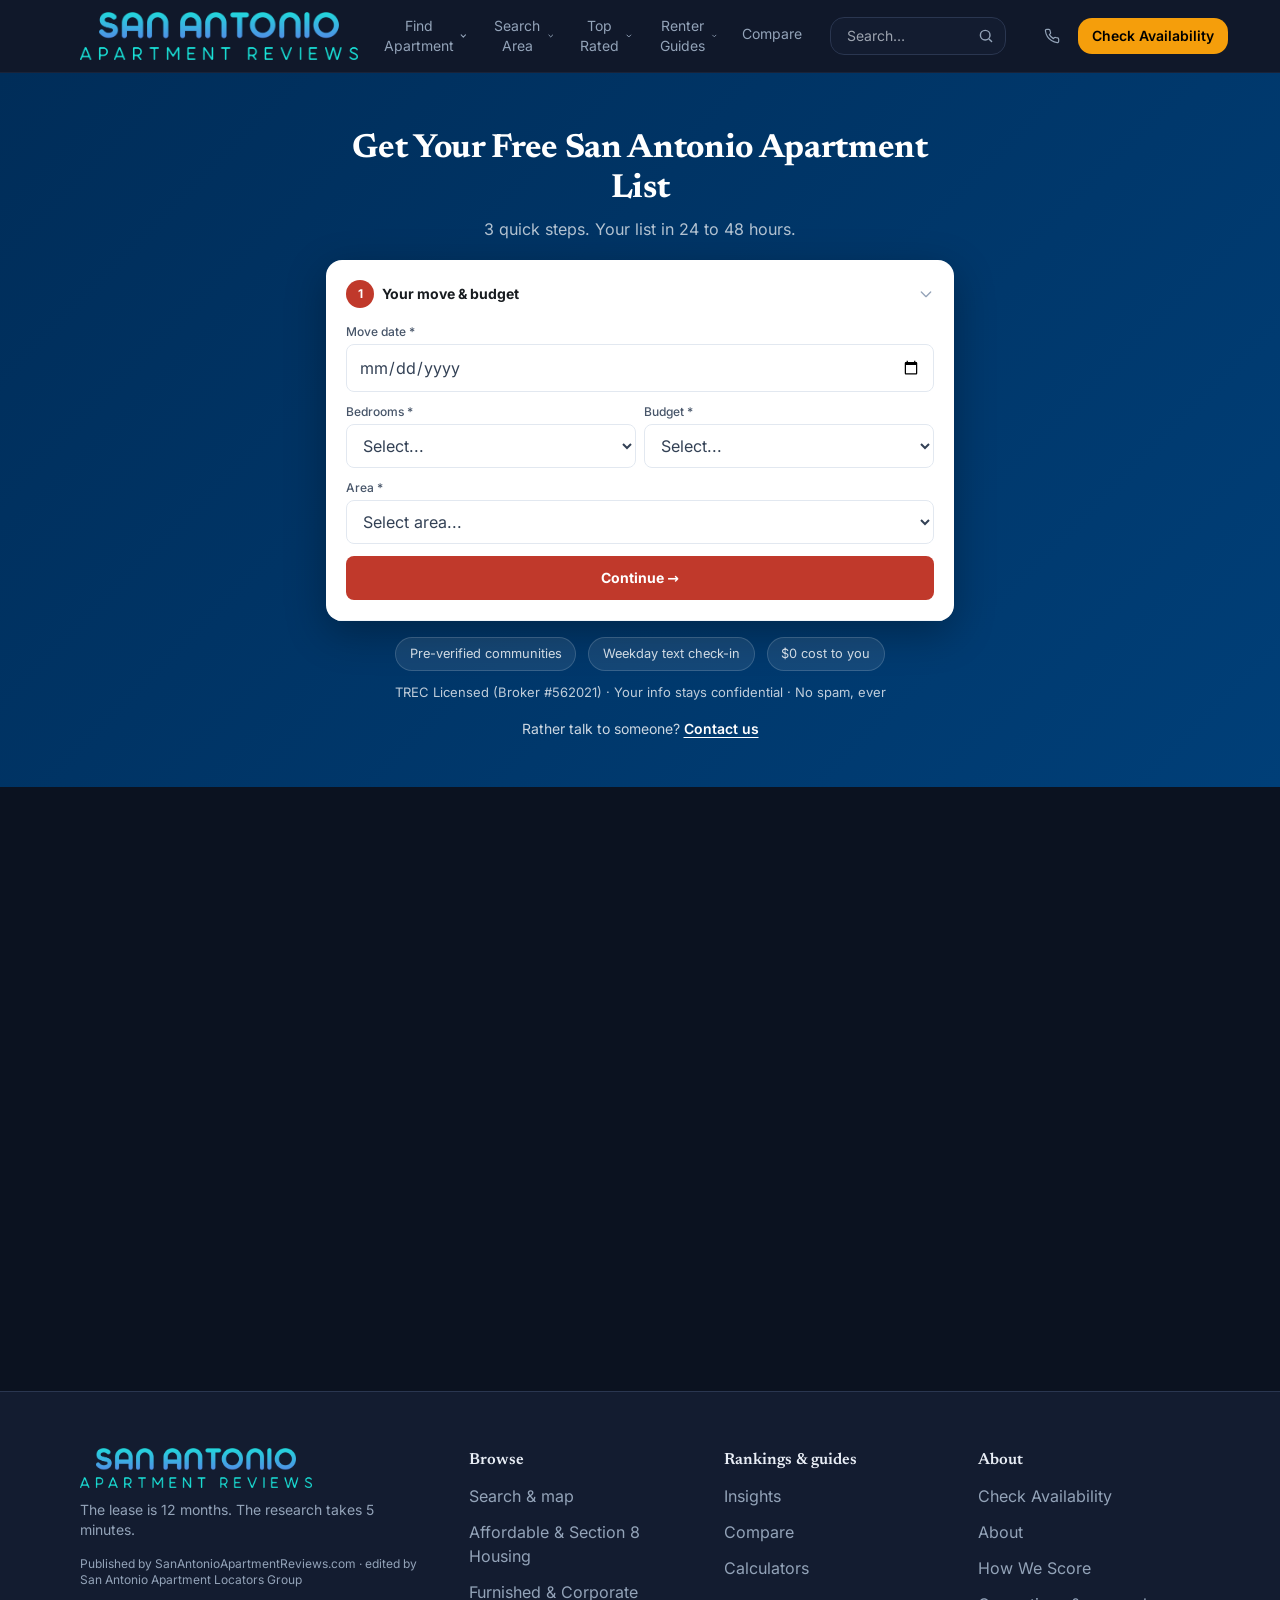
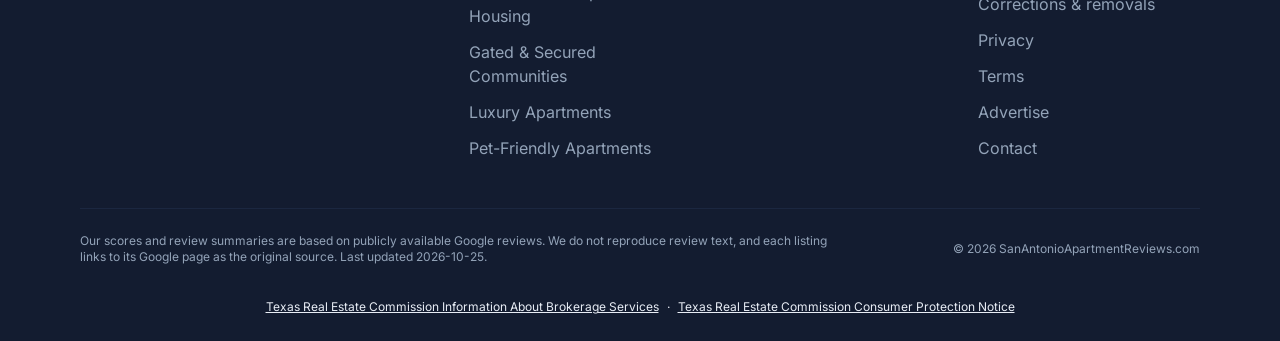
==== commit 57251b69: "Trust chips under the form at every screen width Co-Authored-By: Claude Opus 5.5 <noreply@anthropic." ====
--- a/index.html
+++ b/index.html
@@ -30,7 +30,7 @@
 if(f&&f.id==='sa-form'&&!saValidate(f)){e.preventDefault();e.stopImmediatePropagation();
 f.removeAttribute('data-sa-sent');}
 },true);
-</script></head><body class="min-h-screen flex flex-col"><header class="lp-site-header sticky top-0 z-40 border-b border-outline/40 bg-surface-container/70 backdrop-blur-xl"> <div class="mx-auto flex max-w-6xl items-center justify-between gap-6 px-4 py-3"> <a href="https://sanantonioapartmentreviews.com/" class="flex shrink-0 items-center gap-2"> <img src="/images/brand/logo.png" alt="Greater San Antonio Apartment Complex Guide" class="h-12 w-auto">  </a>  <nav class="hidden items-center gap-6 md:flex" aria-label="Primary">  <div class="relative group"> <button type="button" class="inline-flex items-center gap-1 border-b-2 pb-0.5 text-sm transition-colors border-transparent text-on-surface-variant hover:text-primary-600" aria-haspopup="true">Find Apartment <svg class="h-3 w-3" viewBox="0 0 12 12" fill="none" aria-hidden="true"><path d="M3 4.5 6 7.5 9 4.5" stroke="currentColor" stroke-width="1.5" stroke-linecap="round" stroke-linejoin="round"/></svg></button> <div class="lp-menu invisible absolute left-0 top-full z-30 max-h-[70vh] min-w-[16rem] overflow-y-auto p-2 opacity-0 transition-opacity duration-150 group-hover:visible group-hover:opacity-100 group-focus-within:visible group-focus-within:opacity-100"> <a href="https://sanantonioapartmentreviews.com/browse/" class="flex items-center justify-between rounded-btn px-3 py-2 text-sm font-semibold text-primary-600 hover:bg-primary-50">Search &amp; map <span aria-hidden="true">&rarr;</span></a> <div class="my-1 border-t border-outline-variant"></div> <a href="https://sanantonioapartmentreviews.com/category/affordable-housing/" class="block rounded-btn px-3 py-2 text-sm text-on-surface-variant hover:bg-surface-alt hover:text-primary-700">Affordable &amp; Section 8 Housing</a><a href="https://sanantonioapartmentreviews.com/category/furnished-corporate/" class="block rounded-btn px-3 py-2 text-sm text-on-surface-variant hover:bg-surface-alt hover:text-primary-700">Furnished &amp; Corporate Housing</a><a href="https://sanantonioapartmentreviews.com/category/gated-community/" class="block rounded-btn px-3 py-2 text-sm text-on-surface-variant hover:bg-surface-alt hover:text-primary-700">Gated &amp; Secured Communities</a><a href="https://sanantonioapartmentreviews.com/category/luxury-apartments/" class="block rounded-btn px-3 py-2 text-sm text-on-surface-variant hover:bg-surface-alt hover:text-primary-700">Luxury Apartments</a><a href="https://sanantonioapartmentreviews.com/category/pet-friendly-apartments/" class="block rounded-btn px-3 py-2 text-sm text-on-surface-variant hover:bg-surface-alt hover:text-primary-700">Pet-Friendly Apartments</a><a href="https://sanantonioapartmentreviews.com/category/senior-apartments/" class="block rounded-btn px-3 py-2 text-sm text-on-surface-variant hover:bg-surface-alt hover:text-primary-700">Senior Living Apartments</a><a href="https://sanantonioapartmentreviews.com/category/student-apartments/" class="block rounded-btn px-3 py-2 text-sm text-on-surface-variant hover:bg-surface-alt hover:text-primary-700">Student Housing</a>  </div> </div>  <div class="relative group"> <button type="button" class="inline-flex items-center gap-1 border-b-2 pb-0.5 text-sm transition-colors border-transparent text-on-surface-variant hover:text-primary-600" aria-haspopup="true">Search Area <svg class="h-3 w-3" viewBox="0 0 12 12" fill="none" aria-hidden="true"><path d="M3 4.5 6 7.5 9 4.5" stroke="currentColor" stroke-width="1.5" stroke-linecap="round" stroke-linejoin="round"/></svg></button> <div class="lp-menu invisible absolute left-0 top-full z-30 max-h-[70vh] min-w-[16rem] overflow-y-auto p-2 opacity-0 transition-opacity duration-150 group-hover:visible group-hover:opacity-100 group-focus-within:visible group-focus-within:opacity-100"> <a href="https://sanantonioapartmentreviews.com/san-antonio-tx/" class="block rounded-btn px-3 py-2 text-sm text-on-surface-variant hover:bg-surface-alt hover:text-primary-700">San Antonio, TX</a><a href="https://sanantonioapartmentreviews.com/leon-valley/" class="block rounded-btn px-3 py-2 text-sm text-on-surface-variant hover:bg-surface-alt hover:text-primary-700">Leon Valley</a> <div class="my-1 border-t border-outline-variant"></div> <a href="https://sanantonioapartmentreviews.com/locations/" class="flex items-center justify-between rounded-btn px-3 py-2 text-sm font-semibold text-primary-600 hover:bg-primary-50">All locations <span aria-hidden="true">&rarr;</span></a> </div> </div>    <div class="relative group"> <button type="button" class="inline-flex items-center gap-1 border-b-2 pb-0.5 text-sm transition-colors border-transparent text-on-surface-variant hover:text-primary-600" aria-haspopup="true">Top Rated <svg class="h-3 w-3" viewBox="0 0 12 12" fill="none" aria-hidden="true"><path d="M3 4.5 6 7.5 9 4.5" stroke="currentColor" stroke-width="1.5" stroke-linecap="round" stroke-linejoin="round"/></svg></button> <div class="lp-menu invisible absolute left-0 top-full z-30 max-h-[70vh] min-w-[16rem] overflow-y-auto p-2 opacity-0 transition-opacity duration-150 group-hover:visible group-hover:opacity-100 group-focus-within:visible group-focus-within:opacity-100"> <a href="https://sanantonioapartmentreviews.com/san-antonio-tx/best/apartment-complexes/" class="block rounded-btn px-3 py-2 text-sm text-on-surface-variant hover:bg-surface-alt hover:text-primary-700">Best Apartments in San Antonio</a> <div class="my-1 border-t border-outline-variant"></div> <a href="https://sanantonioapartmentreviews.com/best/" class="flex items-center justify-between rounded-btn px-3 py-2 text-sm font-semibold text-primary-600 hover:bg-primary-50">All rankings <span aria-hidden="true">&rarr;</span></a> </div> </div>  <div class="relative group"> <button type="button" class="inline-flex items-center gap-1 border-b-2 pb-0.5 text-sm transition-colors border-transparent text-on-surface-variant hover:text-primary-600" aria-haspopup="true">Renter Guides <svg class="h-3 w-3" viewBox="0 0 12 12" fill="none" aria-hidden="true"><path d="M3 4.5 6 7.5 9 4.5" stroke="currentColor" stroke-width="1.5" stroke-linecap="round" stroke-linejoin="round"/></svg></button> <div class="lp-menu invisible absolute left-0 top-full z-30 max-h-[70vh] min-w-[16rem] overflow-y-auto p-2 opacity-0 transition-opacity duration-150 group-hover:visible group-hover:opacity-100 group-focus-within:visible group-focus-within:opacity-100"> <a href="https://sanantonioapartmentreviews.com/guide/" class="block rounded-btn px-3 py-2 text-sm text-on-surface-variant hover:bg-surface-alt hover:text-primary-700">Insights</a><a href="https://sanantonioapartmentreviews.com/tools/" class="block rounded-btn px-3 py-2 text-sm text-on-surface-variant hover:bg-surface-alt hover:text-primary-700">Calculators</a><a href="https://sanantonioapartmentreviews.com/resources/" class="block rounded-btn px-3 py-2 text-sm text-on-surface-variant hover:bg-surface-alt hover:text-primary-700">Links</a><a href="https://sanantonioapartmentreviews.com/glossary/" class="block rounded-btn px-3 py-2 text-sm text-on-surface-variant hover:bg-surface-alt hover:text-primary-700">Terms</a> </div> </div> <a href="https://sanantonioapartmentreviews.com/compare/" class="inline-flex items-center gap-1 border-b-2 pb-0.5 text-sm transition-colors border-transparent text-on-surface-variant hover:text-primary-600">Compare</a> <form action="https://sanantonioapartmentreviews.com/browse/" method="get" role="search" class="relative ml-1"> <label class="sr-only" for="lp-nav-search">Search businesses</label> <input id="lp-nav-search" type="search" name="q" placeholder="Search…" class="lp-input w-44 py-2 pl-4 pr-9 text-sm"> <svg class="pointer-events-none absolute right-3 top-1/2 h-4 w-4 -translate-y-1/2 text-on-surface-variant" viewBox="0 0 20 20" fill="none" aria-hidden="true"><circle cx="9" cy="9" r="6" stroke="currentColor" stroke-width="1.8"></circle><path d="m14 14 3 3" stroke="currentColor" stroke-width="1.8" stroke-linecap="round"></path></svg> </form> <div class="ml-1 flex items-center gap-2"> <a href="tel:210-729-7713" aria-label="Call" class="flex h-9 w-9 items-center justify-center rounded-full text-on-surface-variant transition-colors hover:bg-surface-alt hover:text-primary-600"> <svg class="h-4 w-4" viewBox="0 0 24 24" fill="none" stroke="currentColor" stroke-width="1.8" stroke-linecap="round" stroke-linejoin="round" aria-hidden="true"><path d="M22 16.92v3a2 2 0 0 1-2.18 2 19.79 19.79 0 0 1-8.63-3.07 19.5 19.5 0 0 1-6-6 19.79 19.79 0 0 1-3.07-8.67A2 2 0 0 1 4.11 2h3a2 2 0 0 1 2 1.72c.13.96.36 1.9.7 2.81a2 2 0 0 1-.45 2.11L8.09 9.91a16 16 0 0 0 6 6l1.27-1.27a2 2 0 0 1 2.11-.45c.9.34 1.85.57 2.81.7A2 2 0 0 1 22 16.92Z"></path></svg> </a>  <a href="/" rel="noopener nofollow" class="lp-accent-bg text-on-accent whitespace-nowrap rounded-btn px-3.5 py-2 text-sm font-semibold">Check Availability</a> </div> </nav>  <details class="lp-mnav md:hidden"> <summary class="lp-btn-ghost flex cursor-pointer list-none p-2 text-on-surface-variant" aria-label="Menu"> <svg class="lp-mnav-burger h-5 w-5" viewBox="0 0 24 24" fill="none" aria-hidden="true"><path d="M4 7h16M4 12h16M4 17h16" stroke="currentColor" stroke-width="1.8" stroke-linecap="round"></path></svg> <svg class="lp-mnav-close hidden h-5 w-5" viewBox="0 0 24 24" fill="none" aria-hidden="true"><path d="m6 6 12 12M18 6 6 18" stroke="currentColor" stroke-width="1.8" stroke-linecap="round"></path></svg> <span class="sr-only">Menu</span> </summary> <div class="lp-mnav-panel absolute inset-x-0 top-full z-40 overflow-y-auto overscroll-contain border-t border-outline bg-surface-container"> <div class="mx-auto max-w-6xl px-4 pb-8 pt-4"> <form action="https://sanantonioapartmentreviews.com/browse/" method="get" role="search" class="relative mb-2"> <label class="sr-only" for="lp-mnav-search">Search businesses</label> <input id="lp-mnav-search" type="search" name="q" placeholder="Search businesses…" class="lp-input w-full py-3 pl-4 pr-11 text-base"> <svg class="pointer-events-none absolute right-4 top-1/2 h-5 w-5 -translate-y-1/2 text-on-surface-variant" viewBox="0 0 20 20" fill="none" aria-hidden="true"><circle cx="9" cy="9" r="6" stroke="currentColor" stroke-width="1.8"></circle><path d="m14 14 3 3" stroke="currentColor" stroke-width="1.8" stroke-linecap="round"></path></svg> </form> <div class="mb-3 flex gap-2"> <a href="/" rel="noopener nofollow" class="lp-accent-bg text-on-accent flex-1 rounded-btn px-4 py-3 text-center text-base font-semibold">Check Availability</a> <a href="tel:210-729-7713" class="flex items-center justify-center rounded-btn border border-outline px-4 py-3 text-base font-medium text-on-surface">Call</a> </div> <nav class="divide-y divide-outline-variant" aria-label="Mobile"> <a href="https://sanantonioapartmentreviews.com/" class="flex items-center px-1 py-3 text-base font-medium text-on-surface">Home</a> <a href="https://sanantonioapartmentreviews.com/browse/" class="flex items-center px-1 py-3 text-base font-medium text-on-surface">Browse &amp; map</a> <details class="lp-mnav-group"> <summary class="flex cursor-pointer list-none items-center justify-between px-1 py-3 text-base font-medium text-on-surface">Find Apartment <svg class="lp-mnav-chev h-4 w-4 shrink-0 text-on-surface-variant transition-transform duration-150" viewBox="0 0 12 12" fill="none" aria-hidden="true"><path d="M3 4.5 6 7.5 9 4.5" stroke="currentColor" stroke-width="1.5" stroke-linecap="round" stroke-linejoin="round"/></svg></summary> <div class="pb-3"> <a href="https://sanantonioapartmentreviews.com/category/affordable-housing/" class="block rounded-btn px-3 py-2.5 text-[15px] text-on-surface-variant hover:bg-surface-alt hover:text-primary-700">Affordable &amp; Section 8 Housing</a><a href="https://sanantonioapartmentreviews.com/category/furnished-corporate/" class="block rounded-btn px-3 py-2.5 text-[15px] text-on-surface-variant hover:bg-surface-alt hover:text-primary-700">Furnished &amp; Corporate Housing</a><a href="https://sanantonioapartmentreviews.com/category/gated-community/" class="block rounded-btn px-3 py-2.5 text-[15px] text-on-surface-variant hover:bg-surface-alt hover:text-primary-700">Gated &amp; Secured Communities</a><a href="https://sanantonioapartmentreviews.com/category/luxury-apartments/" class="block rounded-btn px-3 py-2.5 text-[15px] text-on-surface-variant hover:bg-surface-alt hover:text-primary-700">Luxury Apartments</a><a href="https://sanantonioapartmentreviews.com/category/pet-friendly-apartments/" class="block rounded-btn px-3 py-2.5 text-[15px] text-on-surface-variant hover:bg-surface-alt hover:text-primary-700">Pet-Friendly Apartments</a><a href="https://sanantonioapartmentreviews.com/category/senior-apartments/" class="block rounded-btn px-3 py-2.5 text-[15px] text-on-surface-variant hover:bg-surface-alt hover:text-primary-700">Senior Living Apartments</a><a href="https://sanantonioapartmentreviews.com/category/student-apartments/" class="block rounded-btn px-3 py-2.5 text-[15px] text-on-surface-variant hover:bg-surface-alt hover:text-primary-700">Student Housing</a>  </div> </details> <details class="lp-mnav-group"> <summary class="flex cursor-pointer list-none items-center justify-between px-1 py-3 text-base font-medium text-on-surface">Search Area <svg class="lp-mnav-chev h-4 w-4 shrink-0 text-on-surface-variant transition-transform duration-150" viewBox="0 0 12 12" fill="none" aria-hidden="true"><path d="M3 4.5 6 7.5 9 4.5" stroke="currentColor" stroke-width="1.5" stroke-linecap="round" stroke-linejoin="round"/></svg></summary> <div class="pb-3"> <a href="https://sanantonioapartmentreviews.com/san-antonio-tx/" class="block rounded-btn px-3 py-2.5 text-[15px] text-on-surface-variant hover:bg-surface-alt hover:text-primary-700">San Antonio, TX</a><a href="https://sanantonioapartmentreviews.com/leon-valley/" class="block rounded-btn px-3 py-2.5 text-[15px] text-on-surface-variant hover:bg-surface-alt hover:text-primary-700">Leon Valley</a> <a href="https://sanantonioapartmentreviews.com/locations/" class="block rounded-btn px-3 py-2.5 text-[15px] font-semibold text-primary-600 hover:bg-surface-alt">All locations &rarr;</a> </div> </details>  <a href="https://sanantonioapartmentreviews.com/best/" class="flex items-center px-1 py-3 text-base font-medium text-on-surface">Top Rated</a> <details class="lp-mnav-group"> <summary class="flex cursor-pointer list-none items-center justify-between px-1 py-3 text-base font-medium text-on-surface">Renter Guides <svg class="lp-mnav-chev h-4 w-4 shrink-0 text-on-surface-variant transition-transform duration-150" viewBox="0 0 12 12" fill="none" aria-hidden="true"><path d="M3 4.5 6 7.5 9 4.5" stroke="currentColor" stroke-width="1.5" stroke-linecap="round" stroke-linejoin="round"/></svg></summary> <div class="pb-3"> <a href="https://sanantonioapartmentreviews.com/guide/" class="block rounded-btn px-3 py-2.5 text-[15px] text-on-surface-variant hover:bg-surface-alt hover:text-primary-700">Insights</a><a href="https://sanantonioapartmentreviews.com/tools/" class="block rounded-btn px-3 py-2.5 text-[15px] text-on-surface-variant hover:bg-surface-alt hover:text-primary-700">Calculators</a><a href="https://sanantonioapartmentreviews.com/resources/" class="block rounded-btn px-3 py-2.5 text-[15px] text-on-surface-variant hover:bg-surface-alt hover:text-primary-700">Links</a><a href="https://sanantonioapartmentreviews.com/glossary/" class="block rounded-btn px-3 py-2.5 text-[15px] text-on-surface-variant hover:bg-surface-alt hover:text-primary-700">Terms</a> </div> </details> <a href="https://sanantonioapartmentreviews.com/compare/" class="flex items-center px-1 py-3 text-base font-medium text-on-surface">Compare</a> </nav> </div> </div> </details> </div> </header>   <script>
+</script><style>.sas-wrap{display:flex;flex-direction:column}.sas-card{order:1}.sas-chips{order:2;margin:1rem 0 0!important}.sas-after{order:3}</style></head><body class="min-h-screen flex flex-col"><header class="lp-site-header sticky top-0 z-40 border-b border-outline/40 bg-surface-container/70 backdrop-blur-xl"> <div class="mx-auto flex max-w-6xl items-center justify-between gap-6 px-4 py-3"> <a href="https://sanantonioapartmentreviews.com/" class="flex shrink-0 items-center gap-2"> <img src="/images/brand/logo.png" alt="Greater San Antonio Apartment Complex Guide" class="h-12 w-auto">  </a>  <nav class="hidden items-center gap-6 md:flex" aria-label="Primary">  <div class="relative group"> <button type="button" class="inline-flex items-center gap-1 border-b-2 pb-0.5 text-sm transition-colors border-transparent text-on-surface-variant hover:text-primary-600" aria-haspopup="true">Find Apartment <svg class="h-3 w-3" viewBox="0 0 12 12" fill="none" aria-hidden="true"><path d="M3 4.5 6 7.5 9 4.5" stroke="currentColor" stroke-width="1.5" stroke-linecap="round" stroke-linejoin="round"/></svg></button> <div class="lp-menu invisible absolute left-0 top-full z-30 max-h-[70vh] min-w-[16rem] overflow-y-auto p-2 opacity-0 transition-opacity duration-150 group-hover:visible group-hover:opacity-100 group-focus-within:visible group-focus-within:opacity-100"> <a href="https://sanantonioapartmentreviews.com/browse/" class="flex items-center justify-between rounded-btn px-3 py-2 text-sm font-semibold text-primary-600 hover:bg-primary-50">Search &amp; map <span aria-hidden="true">&rarr;</span></a> <div class="my-1 border-t border-outline-variant"></div> <a href="https://sanantonioapartmentreviews.com/category/affordable-housing/" class="block rounded-btn px-3 py-2 text-sm text-on-surface-variant hover:bg-surface-alt hover:text-primary-700">Affordable &amp; Section 8 Housing</a><a href="https://sanantonioapartmentreviews.com/category/furnished-corporate/" class="block rounded-btn px-3 py-2 text-sm text-on-surface-variant hover:bg-surface-alt hover:text-primary-700">Furnished &amp; Corporate Housing</a><a href="https://sanantonioapartmentreviews.com/category/gated-community/" class="block rounded-btn px-3 py-2 text-sm text-on-surface-variant hover:bg-surface-alt hover:text-primary-700">Gated &amp; Secured Communities</a><a href="https://sanantonioapartmentreviews.com/category/luxury-apartments/" class="block rounded-btn px-3 py-2 text-sm text-on-surface-variant hover:bg-surface-alt hover:text-primary-700">Luxury Apartments</a><a href="https://sanantonioapartmentreviews.com/category/pet-friendly-apartments/" class="block rounded-btn px-3 py-2 text-sm text-on-surface-variant hover:bg-surface-alt hover:text-primary-700">Pet-Friendly Apartments</a><a href="https://sanantonioapartmentreviews.com/category/senior-apartments/" class="block rounded-btn px-3 py-2 text-sm text-on-surface-variant hover:bg-surface-alt hover:text-primary-700">Senior Living Apartments</a><a href="https://sanantonioapartmentreviews.com/category/student-apartments/" class="block rounded-btn px-3 py-2 text-sm text-on-surface-variant hover:bg-surface-alt hover:text-primary-700">Student Housing</a>  </div> </div>  <div class="relative group"> <button type="button" class="inline-flex items-center gap-1 border-b-2 pb-0.5 text-sm transition-colors border-transparent text-on-surface-variant hover:text-primary-600" aria-haspopup="true">Search Area <svg class="h-3 w-3" viewBox="0 0 12 12" fill="none" aria-hidden="true"><path d="M3 4.5 6 7.5 9 4.5" stroke="currentColor" stroke-width="1.5" stroke-linecap="round" stroke-linejoin="round"/></svg></button> <div class="lp-menu invisible absolute left-0 top-full z-30 max-h-[70vh] min-w-[16rem] overflow-y-auto p-2 opacity-0 transition-opacity duration-150 group-hover:visible group-hover:opacity-100 group-focus-within:visible group-focus-within:opacity-100"> <a href="https://sanantonioapartmentreviews.com/san-antonio-tx/" class="block rounded-btn px-3 py-2 text-sm text-on-surface-variant hover:bg-surface-alt hover:text-primary-700">San Antonio, TX</a><a href="https://sanantonioapartmentreviews.com/leon-valley/" class="block rounded-btn px-3 py-2 text-sm text-on-surface-variant hover:bg-surface-alt hover:text-primary-700">Leon Valley</a> <div class="my-1 border-t border-outline-variant"></div> <a href="https://sanantonioapartmentreviews.com/locations/" class="flex items-center justify-between rounded-btn px-3 py-2 text-sm font-semibold text-primary-600 hover:bg-primary-50">All locations <span aria-hidden="true">&rarr;</span></a> </div> </div>    <div class="relative group"> <button type="button" class="inline-flex items-center gap-1 border-b-2 pb-0.5 text-sm transition-colors border-transparent text-on-surface-variant hover:text-primary-600" aria-haspopup="true">Top Rated <svg class="h-3 w-3" viewBox="0 0 12 12" fill="none" aria-hidden="true"><path d="M3 4.5 6 7.5 9 4.5" stroke="currentColor" stroke-width="1.5" stroke-linecap="round" stroke-linejoin="round"/></svg></button> <div class="lp-menu invisible absolute left-0 top-full z-30 max-h-[70vh] min-w-[16rem] overflow-y-auto p-2 opacity-0 transition-opacity duration-150 group-hover:visible group-hover:opacity-100 group-focus-within:visible group-focus-within:opacity-100"> <a href="https://sanantonioapartmentreviews.com/san-antonio-tx/best/apartment-complexes/" class="block rounded-btn px-3 py-2 text-sm text-on-surface-variant hover:bg-surface-alt hover:text-primary-700">Best Apartments in San Antonio</a> <div class="my-1 border-t border-outline-variant"></div> <a href="https://sanantonioapartmentreviews.com/best/" class="flex items-center justify-between rounded-btn px-3 py-2 text-sm font-semibold text-primary-600 hover:bg-primary-50">All rankings <span aria-hidden="true">&rarr;</span></a> </div> </div>  <div class="relative group"> <button type="button" class="inline-flex items-center gap-1 border-b-2 pb-0.5 text-sm transition-colors border-transparent text-on-surface-variant hover:text-primary-600" aria-haspopup="true">Renter Guides <svg class="h-3 w-3" viewBox="0 0 12 12" fill="none" aria-hidden="true"><path d="M3 4.5 6 7.5 9 4.5" stroke="currentColor" stroke-width="1.5" stroke-linecap="round" stroke-linejoin="round"/></svg></button> <div class="lp-menu invisible absolute left-0 top-full z-30 max-h-[70vh] min-w-[16rem] overflow-y-auto p-2 opacity-0 transition-opacity duration-150 group-hover:visible group-hover:opacity-100 group-focus-within:visible group-focus-within:opacity-100"> <a href="https://sanantonioapartmentreviews.com/guide/" class="block rounded-btn px-3 py-2 text-sm text-on-surface-variant hover:bg-surface-alt hover:text-primary-700">Insights</a><a href="https://sanantonioapartmentreviews.com/tools/" class="block rounded-btn px-3 py-2 text-sm text-on-surface-variant hover:bg-surface-alt hover:text-primary-700">Calculators</a><a href="https://sanantonioapartmentreviews.com/resources/" class="block rounded-btn px-3 py-2 text-sm text-on-surface-variant hover:bg-surface-alt hover:text-primary-700">Links</a><a href="https://sanantonioapartmentreviews.com/glossary/" class="block rounded-btn px-3 py-2 text-sm text-on-surface-variant hover:bg-surface-alt hover:text-primary-700">Terms</a> </div> </div> <a href="https://sanantonioapartmentreviews.com/compare/" class="inline-flex items-center gap-1 border-b-2 pb-0.5 text-sm transition-colors border-transparent text-on-surface-variant hover:text-primary-600">Compare</a> <form action="https://sanantonioapartmentreviews.com/browse/" method="get" role="search" class="relative ml-1"> <label class="sr-only" for="lp-nav-search">Search businesses</label> <input id="lp-nav-search" type="search" name="q" placeholder="Search…" class="lp-input w-44 py-2 pl-4 pr-9 text-sm"> <svg class="pointer-events-none absolute right-3 top-1/2 h-4 w-4 -translate-y-1/2 text-on-surface-variant" viewBox="0 0 20 20" fill="none" aria-hidden="true"><circle cx="9" cy="9" r="6" stroke="currentColor" stroke-width="1.8"></circle><path d="m14 14 3 3" stroke="currentColor" stroke-width="1.8" stroke-linecap="round"></path></svg> </form> <div class="ml-1 flex items-center gap-2"> <a href="tel:210-729-7713" aria-label="Call" class="flex h-9 w-9 items-center justify-center rounded-full text-on-surface-variant transition-colors hover:bg-surface-alt hover:text-primary-600"> <svg class="h-4 w-4" viewBox="0 0 24 24" fill="none" stroke="currentColor" stroke-width="1.8" stroke-linecap="round" stroke-linejoin="round" aria-hidden="true"><path d="M22 16.92v3a2 2 0 0 1-2.18 2 19.79 19.79 0 0 1-8.63-3.07 19.5 19.5 0 0 1-6-6 19.79 19.79 0 0 1-3.07-8.67A2 2 0 0 1 4.11 2h3a2 2 0 0 1 2 1.72c.13.96.36 1.9.7 2.81a2 2 0 0 1-.45 2.11L8.09 9.91a16 16 0 0 0 6 6l1.27-1.27a2 2 0 0 1 2.11-.45c.9.34 1.85.57 2.81.7A2 2 0 0 1 22 16.92Z"></path></svg> </a>  <a href="/" rel="noopener nofollow" class="lp-accent-bg text-on-accent whitespace-nowrap rounded-btn px-3.5 py-2 text-sm font-semibold">Check Availability</a> </div> </nav>  <details class="lp-mnav md:hidden"> <summary class="lp-btn-ghost flex cursor-pointer list-none p-2 text-on-surface-variant" aria-label="Menu"> <svg class="lp-mnav-burger h-5 w-5" viewBox="0 0 24 24" fill="none" aria-hidden="true"><path d="M4 7h16M4 12h16M4 17h16" stroke="currentColor" stroke-width="1.8" stroke-linecap="round"></path></svg> <svg class="lp-mnav-close hidden h-5 w-5" viewBox="0 0 24 24" fill="none" aria-hidden="true"><path d="m6 6 12 12M18 6 6 18" stroke="currentColor" stroke-width="1.8" stroke-linecap="round"></path></svg> <span class="sr-only">Menu</span> </summary> <div class="lp-mnav-panel absolute inset-x-0 top-full z-40 overflow-y-auto overscroll-contain border-t border-outline bg-surface-container"> <div class="mx-auto max-w-6xl px-4 pb-8 pt-4"> <form action="https://sanantonioapartmentreviews.com/browse/" method="get" role="search" class="relative mb-2"> <label class="sr-only" for="lp-mnav-search">Search businesses</label> <input id="lp-mnav-search" type="search" name="q" placeholder="Search businesses…" class="lp-input w-full py-3 pl-4 pr-11 text-base"> <svg class="pointer-events-none absolute right-4 top-1/2 h-5 w-5 -translate-y-1/2 text-on-surface-variant" viewBox="0 0 20 20" fill="none" aria-hidden="true"><circle cx="9" cy="9" r="6" stroke="currentColor" stroke-width="1.8"></circle><path d="m14 14 3 3" stroke="currentColor" stroke-width="1.8" stroke-linecap="round"></path></svg> </form> <div class="mb-3 flex gap-2"> <a href="/" rel="noopener nofollow" class="lp-accent-bg text-on-accent flex-1 rounded-btn px-4 py-3 text-center text-base font-semibold">Check Availability</a> <a href="tel:210-729-7713" class="flex items-center justify-center rounded-btn border border-outline px-4 py-3 text-base font-medium text-on-surface">Call</a> </div> <nav class="divide-y divide-outline-variant" aria-label="Mobile"> <a href="https://sanantonioapartmentreviews.com/" class="flex items-center px-1 py-3 text-base font-medium text-on-surface">Home</a> <a href="https://sanantonioapartmentreviews.com/browse/" class="flex items-center px-1 py-3 text-base font-medium text-on-surface">Browse &amp; map</a> <details class="lp-mnav-group"> <summary class="flex cursor-pointer list-none items-center justify-between px-1 py-3 text-base font-medium text-on-surface">Find Apartment <svg class="lp-mnav-chev h-4 w-4 shrink-0 text-on-surface-variant transition-transform duration-150" viewBox="0 0 12 12" fill="none" aria-hidden="true"><path d="M3 4.5 6 7.5 9 4.5" stroke="currentColor" stroke-width="1.5" stroke-linecap="round" stroke-linejoin="round"/></svg></summary> <div class="pb-3"> <a href="https://sanantonioapartmentreviews.com/category/affordable-housing/" class="block rounded-btn px-3 py-2.5 text-[15px] text-on-surface-variant hover:bg-surface-alt hover:text-primary-700">Affordable &amp; Section 8 Housing</a><a href="https://sanantonioapartmentreviews.com/category/furnished-corporate/" class="block rounded-btn px-3 py-2.5 text-[15px] text-on-surface-variant hover:bg-surface-alt hover:text-primary-700">Furnished &amp; Corporate Housing</a><a href="https://sanantonioapartmentreviews.com/category/gated-community/" class="block rounded-btn px-3 py-2.5 text-[15px] text-on-surface-variant hover:bg-surface-alt hover:text-primary-700">Gated &amp; Secured Communities</a><a href="https://sanantonioapartmentreviews.com/category/luxury-apartments/" class="block rounded-btn px-3 py-2.5 text-[15px] text-on-surface-variant hover:bg-surface-alt hover:text-primary-700">Luxury Apartments</a><a href="https://sanantonioapartmentreviews.com/category/pet-friendly-apartments/" class="block rounded-btn px-3 py-2.5 text-[15px] text-on-surface-variant hover:bg-surface-alt hover:text-primary-700">Pet-Friendly Apartments</a><a href="https://sanantonioapartmentreviews.com/category/senior-apartments/" class="block rounded-btn px-3 py-2.5 text-[15px] text-on-surface-variant hover:bg-surface-alt hover:text-primary-700">Senior Living Apartments</a><a href="https://sanantonioapartmentreviews.com/category/student-apartments/" class="block rounded-btn px-3 py-2.5 text-[15px] text-on-surface-variant hover:bg-surface-alt hover:text-primary-700">Student Housing</a>  </div> </details> <details class="lp-mnav-group"> <summary class="flex cursor-pointer list-none items-center justify-between px-1 py-3 text-base font-medium text-on-surface">Search Area <svg class="lp-mnav-chev h-4 w-4 shrink-0 text-on-surface-variant transition-transform duration-150" viewBox="0 0 12 12" fill="none" aria-hidden="true"><path d="M3 4.5 6 7.5 9 4.5" stroke="currentColor" stroke-width="1.5" stroke-linecap="round" stroke-linejoin="round"/></svg></summary> <div class="pb-3"> <a href="https://sanantonioapartmentreviews.com/san-antonio-tx/" class="block rounded-btn px-3 py-2.5 text-[15px] text-on-surface-variant hover:bg-surface-alt hover:text-primary-700">San Antonio, TX</a><a href="https://sanantonioapartmentreviews.com/leon-valley/" class="block rounded-btn px-3 py-2.5 text-[15px] text-on-surface-variant hover:bg-surface-alt hover:text-primary-700">Leon Valley</a> <a href="https://sanantonioapartmentreviews.com/locations/" class="block rounded-btn px-3 py-2.5 text-[15px] font-semibold text-primary-600 hover:bg-surface-alt">All locations &rarr;</a> </div> </details>  <a href="https://sanantonioapartmentreviews.com/best/" class="flex items-center px-1 py-3 text-base font-medium text-on-surface">Top Rated</a> <details class="lp-mnav-group"> <summary class="flex cursor-pointer list-none items-center justify-between px-1 py-3 text-base font-medium text-on-surface">Renter Guides <svg class="lp-mnav-chev h-4 w-4 shrink-0 text-on-surface-variant transition-transform duration-150" viewBox="0 0 12 12" fill="none" aria-hidden="true"><path d="M3 4.5 6 7.5 9 4.5" stroke="currentColor" stroke-width="1.5" stroke-linecap="round" stroke-linejoin="round"/></svg></summary> <div class="pb-3"> <a href="https://sanantonioapartmentreviews.com/guide/" class="block rounded-btn px-3 py-2.5 text-[15px] text-on-surface-variant hover:bg-surface-alt hover:text-primary-700">Insights</a><a href="https://sanantonioapartmentreviews.com/tools/" class="block rounded-btn px-3 py-2.5 text-[15px] text-on-surface-variant hover:bg-surface-alt hover:text-primary-700">Calculators</a><a href="https://sanantonioapartmentreviews.com/resources/" class="block rounded-btn px-3 py-2.5 text-[15px] text-on-surface-variant hover:bg-surface-alt hover:text-primary-700">Links</a><a href="https://sanantonioapartmentreviews.com/glossary/" class="block rounded-btn px-3 py-2.5 text-[15px] text-on-surface-variant hover:bg-surface-alt hover:text-primary-700">Terms</a> </div> </details> <a href="https://sanantonioapartmentreviews.com/compare/" class="flex items-center px-1 py-3 text-base font-medium text-on-surface">Compare</a> </nav> </div> </div> </details> </div> </header>   <script>
   (function () {
     var h = document.querySelector('header.lp-site-header');
     if (!h) return;
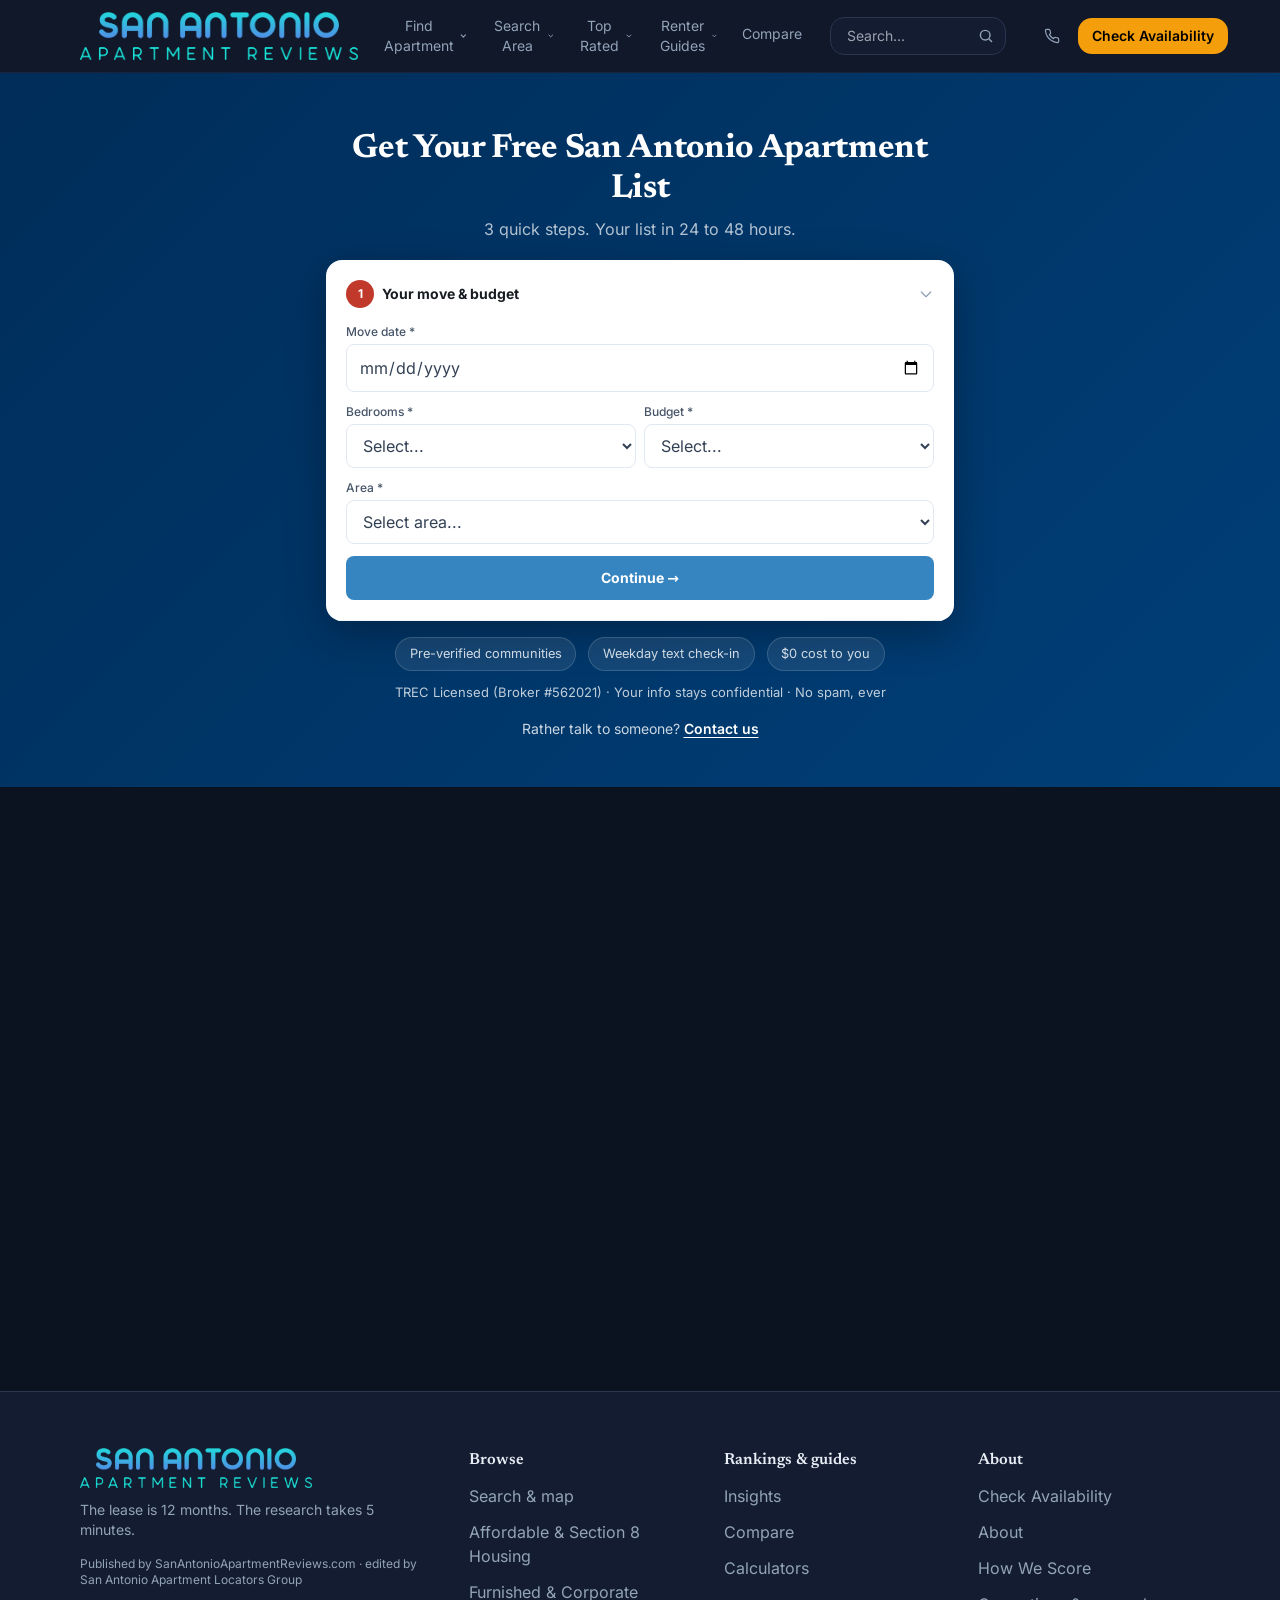
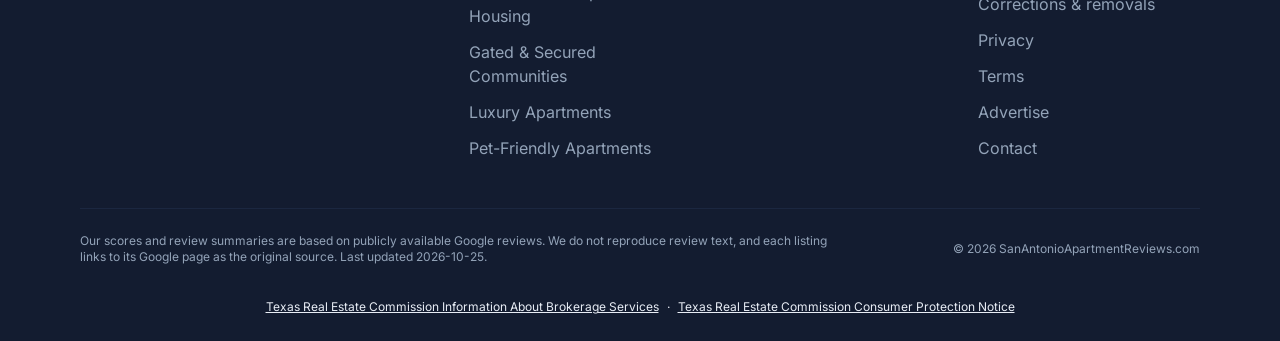
==== commit 181eeb33: "Form buttons use the site's homepage button color The send and continue buttons now match the main s" ====
--- a/index.html
+++ b/index.html
@@ -30,7 +30,7 @@
 if(f&&f.id==='sa-form'&&!saValidate(f)){e.preventDefault();e.stopImmediatePropagation();
 f.removeAttribute('data-sa-sent');}
 },true);
-</script><style>.sas-wrap{display:flex;flex-direction:column}.sas-card{order:1}.sas-chips{order:2;margin:1rem 0 0!important}.sas-after{order:3}</style></head><body class="min-h-screen flex flex-col"><header class="lp-site-header sticky top-0 z-40 border-b border-outline/40 bg-surface-container/70 backdrop-blur-xl"> <div class="mx-auto flex max-w-6xl items-center justify-between gap-6 px-4 py-3"> <a href="https://sanantonioapartmentreviews.com/" class="flex shrink-0 items-center gap-2"> <img src="/images/brand/logo.png" alt="Greater San Antonio Apartment Complex Guide" class="h-12 w-auto">  </a>  <nav class="hidden items-center gap-6 md:flex" aria-label="Primary">  <div class="relative group"> <button type="button" class="inline-flex items-center gap-1 border-b-2 pb-0.5 text-sm transition-colors border-transparent text-on-surface-variant hover:text-primary-600" aria-haspopup="true">Find Apartment <svg class="h-3 w-3" viewBox="0 0 12 12" fill="none" aria-hidden="true"><path d="M3 4.5 6 7.5 9 4.5" stroke="currentColor" stroke-width="1.5" stroke-linecap="round" stroke-linejoin="round"/></svg></button> <div class="lp-menu invisible absolute left-0 top-full z-30 max-h-[70vh] min-w-[16rem] overflow-y-auto p-2 opacity-0 transition-opacity duration-150 group-hover:visible group-hover:opacity-100 group-focus-within:visible group-focus-within:opacity-100"> <a href="https://sanantonioapartmentreviews.com/browse/" class="flex items-center justify-between rounded-btn px-3 py-2 text-sm font-semibold text-primary-600 hover:bg-primary-50">Search &amp; map <span aria-hidden="true">&rarr;</span></a> <div class="my-1 border-t border-outline-variant"></div> <a href="https://sanantonioapartmentreviews.com/category/affordable-housing/" class="block rounded-btn px-3 py-2 text-sm text-on-surface-variant hover:bg-surface-alt hover:text-primary-700">Affordable &amp; Section 8 Housing</a><a href="https://sanantonioapartmentreviews.com/category/furnished-corporate/" class="block rounded-btn px-3 py-2 text-sm text-on-surface-variant hover:bg-surface-alt hover:text-primary-700">Furnished &amp; Corporate Housing</a><a href="https://sanantonioapartmentreviews.com/category/gated-community/" class="block rounded-btn px-3 py-2 text-sm text-on-surface-variant hover:bg-surface-alt hover:text-primary-700">Gated &amp; Secured Communities</a><a href="https://sanantonioapartmentreviews.com/category/luxury-apartments/" class="block rounded-btn px-3 py-2 text-sm text-on-surface-variant hover:bg-surface-alt hover:text-primary-700">Luxury Apartments</a><a href="https://sanantonioapartmentreviews.com/category/pet-friendly-apartments/" class="block rounded-btn px-3 py-2 text-sm text-on-surface-variant hover:bg-surface-alt hover:text-primary-700">Pet-Friendly Apartments</a><a href="https://sanantonioapartmentreviews.com/category/senior-apartments/" class="block rounded-btn px-3 py-2 text-sm text-on-surface-variant hover:bg-surface-alt hover:text-primary-700">Senior Living Apartments</a><a href="https://sanantonioapartmentreviews.com/category/student-apartments/" class="block rounded-btn px-3 py-2 text-sm text-on-surface-variant hover:bg-surface-alt hover:text-primary-700">Student Housing</a>  </div> </div>  <div class="relative group"> <button type="button" class="inline-flex items-center gap-1 border-b-2 pb-0.5 text-sm transition-colors border-transparent text-on-surface-variant hover:text-primary-600" aria-haspopup="true">Search Area <svg class="h-3 w-3" viewBox="0 0 12 12" fill="none" aria-hidden="true"><path d="M3 4.5 6 7.5 9 4.5" stroke="currentColor" stroke-width="1.5" stroke-linecap="round" stroke-linejoin="round"/></svg></button> <div class="lp-menu invisible absolute left-0 top-full z-30 max-h-[70vh] min-w-[16rem] overflow-y-auto p-2 opacity-0 transition-opacity duration-150 group-hover:visible group-hover:opacity-100 group-focus-within:visible group-focus-within:opacity-100"> <a href="https://sanantonioapartmentreviews.com/san-antonio-tx/" class="block rounded-btn px-3 py-2 text-sm text-on-surface-variant hover:bg-surface-alt hover:text-primary-700">San Antonio, TX</a><a href="https://sanantonioapartmentreviews.com/leon-valley/" class="block rounded-btn px-3 py-2 text-sm text-on-surface-variant hover:bg-surface-alt hover:text-primary-700">Leon Valley</a> <div class="my-1 border-t border-outline-variant"></div> <a href="https://sanantonioapartmentreviews.com/locations/" class="flex items-center justify-between rounded-btn px-3 py-2 text-sm font-semibold text-primary-600 hover:bg-primary-50">All locations <span aria-hidden="true">&rarr;</span></a> </div> </div>    <div class="relative group"> <button type="button" class="inline-flex items-center gap-1 border-b-2 pb-0.5 text-sm transition-colors border-transparent text-on-surface-variant hover:text-primary-600" aria-haspopup="true">Top Rated <svg class="h-3 w-3" viewBox="0 0 12 12" fill="none" aria-hidden="true"><path d="M3 4.5 6 7.5 9 4.5" stroke="currentColor" stroke-width="1.5" stroke-linecap="round" stroke-linejoin="round"/></svg></button> <div class="lp-menu invisible absolute left-0 top-full z-30 max-h-[70vh] min-w-[16rem] overflow-y-auto p-2 opacity-0 transition-opacity duration-150 group-hover:visible group-hover:opacity-100 group-focus-within:visible group-focus-within:opacity-100"> <a href="https://sanantonioapartmentreviews.com/san-antonio-tx/best/apartment-complexes/" class="block rounded-btn px-3 py-2 text-sm text-on-surface-variant hover:bg-surface-alt hover:text-primary-700">Best Apartments in San Antonio</a> <div class="my-1 border-t border-outline-variant"></div> <a href="https://sanantonioapartmentreviews.com/best/" class="flex items-center justify-between rounded-btn px-3 py-2 text-sm font-semibold text-primary-600 hover:bg-primary-50">All rankings <span aria-hidden="true">&rarr;</span></a> </div> </div>  <div class="relative group"> <button type="button" class="inline-flex items-center gap-1 border-b-2 pb-0.5 text-sm transition-colors border-transparent text-on-surface-variant hover:text-primary-600" aria-haspopup="true">Renter Guides <svg class="h-3 w-3" viewBox="0 0 12 12" fill="none" aria-hidden="true"><path d="M3 4.5 6 7.5 9 4.5" stroke="currentColor" stroke-width="1.5" stroke-linecap="round" stroke-linejoin="round"/></svg></button> <div class="lp-menu invisible absolute left-0 top-full z-30 max-h-[70vh] min-w-[16rem] overflow-y-auto p-2 opacity-0 transition-opacity duration-150 group-hover:visible group-hover:opacity-100 group-focus-within:visible group-focus-within:opacity-100"> <a href="https://sanantonioapartmentreviews.com/guide/" class="block rounded-btn px-3 py-2 text-sm text-on-surface-variant hover:bg-surface-alt hover:text-primary-700">Insights</a><a href="https://sanantonioapartmentreviews.com/tools/" class="block rounded-btn px-3 py-2 text-sm text-on-surface-variant hover:bg-surface-alt hover:text-primary-700">Calculators</a><a href="https://sanantonioapartmentreviews.com/resources/" class="block rounded-btn px-3 py-2 text-sm text-on-surface-variant hover:bg-surface-alt hover:text-primary-700">Links</a><a href="https://sanantonioapartmentreviews.com/glossary/" class="block rounded-btn px-3 py-2 text-sm text-on-surface-variant hover:bg-surface-alt hover:text-primary-700">Terms</a> </div> </div> <a href="https://sanantonioapartmentreviews.com/compare/" class="inline-flex items-center gap-1 border-b-2 pb-0.5 text-sm transition-colors border-transparent text-on-surface-variant hover:text-primary-600">Compare</a> <form action="https://sanantonioapartmentreviews.com/browse/" method="get" role="search" class="relative ml-1"> <label class="sr-only" for="lp-nav-search">Search businesses</label> <input id="lp-nav-search" type="search" name="q" placeholder="Search…" class="lp-input w-44 py-2 pl-4 pr-9 text-sm"> <svg class="pointer-events-none absolute right-3 top-1/2 h-4 w-4 -translate-y-1/2 text-on-surface-variant" viewBox="0 0 20 20" fill="none" aria-hidden="true"><circle cx="9" cy="9" r="6" stroke="currentColor" stroke-width="1.8"></circle><path d="m14 14 3 3" stroke="currentColor" stroke-width="1.8" stroke-linecap="round"></path></svg> </form> <div class="ml-1 flex items-center gap-2"> <a href="tel:210-729-7713" aria-label="Call" class="flex h-9 w-9 items-center justify-center rounded-full text-on-surface-variant transition-colors hover:bg-surface-alt hover:text-primary-600"> <svg class="h-4 w-4" viewBox="0 0 24 24" fill="none" stroke="currentColor" stroke-width="1.8" stroke-linecap="round" stroke-linejoin="round" aria-hidden="true"><path d="M22 16.92v3a2 2 0 0 1-2.18 2 19.79 19.79 0 0 1-8.63-3.07 19.5 19.5 0 0 1-6-6 19.79 19.79 0 0 1-3.07-8.67A2 2 0 0 1 4.11 2h3a2 2 0 0 1 2 1.72c.13.96.36 1.9.7 2.81a2 2 0 0 1-.45 2.11L8.09 9.91a16 16 0 0 0 6 6l1.27-1.27a2 2 0 0 1 2.11-.45c.9.34 1.85.57 2.81.7A2 2 0 0 1 22 16.92Z"></path></svg> </a>  <a href="/" rel="noopener nofollow" class="lp-accent-bg text-on-accent whitespace-nowrap rounded-btn px-3.5 py-2 text-sm font-semibold">Check Availability</a> </div> </nav>  <details class="lp-mnav md:hidden"> <summary class="lp-btn-ghost flex cursor-pointer list-none p-2 text-on-surface-variant" aria-label="Menu"> <svg class="lp-mnav-burger h-5 w-5" viewBox="0 0 24 24" fill="none" aria-hidden="true"><path d="M4 7h16M4 12h16M4 17h16" stroke="currentColor" stroke-width="1.8" stroke-linecap="round"></path></svg> <svg class="lp-mnav-close hidden h-5 w-5" viewBox="0 0 24 24" fill="none" aria-hidden="true"><path d="m6 6 12 12M18 6 6 18" stroke="currentColor" stroke-width="1.8" stroke-linecap="round"></path></svg> <span class="sr-only">Menu</span> </summary> <div class="lp-mnav-panel absolute inset-x-0 top-full z-40 overflow-y-auto overscroll-contain border-t border-outline bg-surface-container"> <div class="mx-auto max-w-6xl px-4 pb-8 pt-4"> <form action="https://sanantonioapartmentreviews.com/browse/" method="get" role="search" class="relative mb-2"> <label class="sr-only" for="lp-mnav-search">Search businesses</label> <input id="lp-mnav-search" type="search" name="q" placeholder="Search businesses…" class="lp-input w-full py-3 pl-4 pr-11 text-base"> <svg class="pointer-events-none absolute right-4 top-1/2 h-5 w-5 -translate-y-1/2 text-on-surface-variant" viewBox="0 0 20 20" fill="none" aria-hidden="true"><circle cx="9" cy="9" r="6" stroke="currentColor" stroke-width="1.8"></circle><path d="m14 14 3 3" stroke="currentColor" stroke-width="1.8" stroke-linecap="round"></path></svg> </form> <div class="mb-3 flex gap-2"> <a href="/" rel="noopener nofollow" class="lp-accent-bg text-on-accent flex-1 rounded-btn px-4 py-3 text-center text-base font-semibold">Check Availability</a> <a href="tel:210-729-7713" class="flex items-center justify-center rounded-btn border border-outline px-4 py-3 text-base font-medium text-on-surface">Call</a> </div> <nav class="divide-y divide-outline-variant" aria-label="Mobile"> <a href="https://sanantonioapartmentreviews.com/" class="flex items-center px-1 py-3 text-base font-medium text-on-surface">Home</a> <a href="https://sanantonioapartmentreviews.com/browse/" class="flex items-center px-1 py-3 text-base font-medium text-on-surface">Browse &amp; map</a> <details class="lp-mnav-group"> <summary class="flex cursor-pointer list-none items-center justify-between px-1 py-3 text-base font-medium text-on-surface">Find Apartment <svg class="lp-mnav-chev h-4 w-4 shrink-0 text-on-surface-variant transition-transform duration-150" viewBox="0 0 12 12" fill="none" aria-hidden="true"><path d="M3 4.5 6 7.5 9 4.5" stroke="currentColor" stroke-width="1.5" stroke-linecap="round" stroke-linejoin="round"/></svg></summary> <div class="pb-3"> <a href="https://sanantonioapartmentreviews.com/category/affordable-housing/" class="block rounded-btn px-3 py-2.5 text-[15px] text-on-surface-variant hover:bg-surface-alt hover:text-primary-700">Affordable &amp; Section 8 Housing</a><a href="https://sanantonioapartmentreviews.com/category/furnished-corporate/" class="block rounded-btn px-3 py-2.5 text-[15px] text-on-surface-variant hover:bg-surface-alt hover:text-primary-700">Furnished &amp; Corporate Housing</a><a href="https://sanantonioapartmentreviews.com/category/gated-community/" class="block rounded-btn px-3 py-2.5 text-[15px] text-on-surface-variant hover:bg-surface-alt hover:text-primary-700">Gated &amp; Secured Communities</a><a href="https://sanantonioapartmentreviews.com/category/luxury-apartments/" class="block rounded-btn px-3 py-2.5 text-[15px] text-on-surface-variant hover:bg-surface-alt hover:text-primary-700">Luxury Apartments</a><a href="https://sanantonioapartmentreviews.com/category/pet-friendly-apartments/" class="block rounded-btn px-3 py-2.5 text-[15px] text-on-surface-variant hover:bg-surface-alt hover:text-primary-700">Pet-Friendly Apartments</a><a href="https://sanantonioapartmentreviews.com/category/senior-apartments/" class="block rounded-btn px-3 py-2.5 text-[15px] text-on-surface-variant hover:bg-surface-alt hover:text-primary-700">Senior Living Apartments</a><a href="https://sanantonioapartmentreviews.com/category/student-apartments/" class="block rounded-btn px-3 py-2.5 text-[15px] text-on-surface-variant hover:bg-surface-alt hover:text-primary-700">Student Housing</a>  </div> </details> <details class="lp-mnav-group"> <summary class="flex cursor-pointer list-none items-center justify-between px-1 py-3 text-base font-medium text-on-surface">Search Area <svg class="lp-mnav-chev h-4 w-4 shrink-0 text-on-surface-variant transition-transform duration-150" viewBox="0 0 12 12" fill="none" aria-hidden="true"><path d="M3 4.5 6 7.5 9 4.5" stroke="currentColor" stroke-width="1.5" stroke-linecap="round" stroke-linejoin="round"/></svg></summary> <div class="pb-3"> <a href="https://sanantonioapartmentreviews.com/san-antonio-tx/" class="block rounded-btn px-3 py-2.5 text-[15px] text-on-surface-variant hover:bg-surface-alt hover:text-primary-700">San Antonio, TX</a><a href="https://sanantonioapartmentreviews.com/leon-valley/" class="block rounded-btn px-3 py-2.5 text-[15px] text-on-surface-variant hover:bg-surface-alt hover:text-primary-700">Leon Valley</a> <a href="https://sanantonioapartmentreviews.com/locations/" class="block rounded-btn px-3 py-2.5 text-[15px] font-semibold text-primary-600 hover:bg-surface-alt">All locations &rarr;</a> </div> </details>  <a href="https://sanantonioapartmentreviews.com/best/" class="flex items-center px-1 py-3 text-base font-medium text-on-surface">Top Rated</a> <details class="lp-mnav-group"> <summary class="flex cursor-pointer list-none items-center justify-between px-1 py-3 text-base font-medium text-on-surface">Renter Guides <svg class="lp-mnav-chev h-4 w-4 shrink-0 text-on-surface-variant transition-transform duration-150" viewBox="0 0 12 12" fill="none" aria-hidden="true"><path d="M3 4.5 6 7.5 9 4.5" stroke="currentColor" stroke-width="1.5" stroke-linecap="round" stroke-linejoin="round"/></svg></summary> <div class="pb-3"> <a href="https://sanantonioapartmentreviews.com/guide/" class="block rounded-btn px-3 py-2.5 text-[15px] text-on-surface-variant hover:bg-surface-alt hover:text-primary-700">Insights</a><a href="https://sanantonioapartmentreviews.com/tools/" class="block rounded-btn px-3 py-2.5 text-[15px] text-on-surface-variant hover:bg-surface-alt hover:text-primary-700">Calculators</a><a href="https://sanantonioapartmentreviews.com/resources/" class="block rounded-btn px-3 py-2.5 text-[15px] text-on-surface-variant hover:bg-surface-alt hover:text-primary-700">Links</a><a href="https://sanantonioapartmentreviews.com/glossary/" class="block rounded-btn px-3 py-2.5 text-[15px] text-on-surface-variant hover:bg-surface-alt hover:text-primary-700">Terms</a> </div> </details> <a href="https://sanantonioapartmentreviews.com/compare/" class="flex items-center px-1 py-3 text-base font-medium text-on-surface">Compare</a> </nav> </div> </div> </details> </div> </header>   <script>
+</script><style>.sas-wrap{display:flex;flex-direction:column}.sas-card{order:1}.sas-chips{order:2;margin:1rem 0 0!important}.sas-after{order:3}</style><style>button[onclick^="advanceStep"],#main button.w-full.font-bold.py-4{background:#3785c0!important;border-color:#3785c0!important;color:#fff!important}button[onclick^="advanceStep"]:hover,#main button.w-full.font-bold.py-4:hover{filter:brightness(.92)}</style></head><body class="min-h-screen flex flex-col"><header class="lp-site-header sticky top-0 z-40 border-b border-outline/40 bg-surface-container/70 backdrop-blur-xl"> <div class="mx-auto flex max-w-6xl items-center justify-between gap-6 px-4 py-3"> <a href="https://sanantonioapartmentreviews.com/" class="flex shrink-0 items-center gap-2"> <img src="/images/brand/logo.png" alt="Greater San Antonio Apartment Complex Guide" class="h-12 w-auto">  </a>  <nav class="hidden items-center gap-6 md:flex" aria-label="Primary">  <div class="relative group"> <button type="button" class="inline-flex items-center gap-1 border-b-2 pb-0.5 text-sm transition-colors border-transparent text-on-surface-variant hover:text-primary-600" aria-haspopup="true">Find Apartment <svg class="h-3 w-3" viewBox="0 0 12 12" fill="none" aria-hidden="true"><path d="M3 4.5 6 7.5 9 4.5" stroke="currentColor" stroke-width="1.5" stroke-linecap="round" stroke-linejoin="round"/></svg></button> <div class="lp-menu invisible absolute left-0 top-full z-30 max-h-[70vh] min-w-[16rem] overflow-y-auto p-2 opacity-0 transition-opacity duration-150 group-hover:visible group-hover:opacity-100 group-focus-within:visible group-focus-within:opacity-100"> <a href="https://sanantonioapartmentreviews.com/browse/" class="flex items-center justify-between rounded-btn px-3 py-2 text-sm font-semibold text-primary-600 hover:bg-primary-50">Search &amp; map <span aria-hidden="true">&rarr;</span></a> <div class="my-1 border-t border-outline-variant"></div> <a href="https://sanantonioapartmentreviews.com/category/affordable-housing/" class="block rounded-btn px-3 py-2 text-sm text-on-surface-variant hover:bg-surface-alt hover:text-primary-700">Affordable &amp; Section 8 Housing</a><a href="https://sanantonioapartmentreviews.com/category/furnished-corporate/" class="block rounded-btn px-3 py-2 text-sm text-on-surface-variant hover:bg-surface-alt hover:text-primary-700">Furnished &amp; Corporate Housing</a><a href="https://sanantonioapartmentreviews.com/category/gated-community/" class="block rounded-btn px-3 py-2 text-sm text-on-surface-variant hover:bg-surface-alt hover:text-primary-700">Gated &amp; Secured Communities</a><a href="https://sanantonioapartmentreviews.com/category/luxury-apartments/" class="block rounded-btn px-3 py-2 text-sm text-on-surface-variant hover:bg-surface-alt hover:text-primary-700">Luxury Apartments</a><a href="https://sanantonioapartmentreviews.com/category/pet-friendly-apartments/" class="block rounded-btn px-3 py-2 text-sm text-on-surface-variant hover:bg-surface-alt hover:text-primary-700">Pet-Friendly Apartments</a><a href="https://sanantonioapartmentreviews.com/category/senior-apartments/" class="block rounded-btn px-3 py-2 text-sm text-on-surface-variant hover:bg-surface-alt hover:text-primary-700">Senior Living Apartments</a><a href="https://sanantonioapartmentreviews.com/category/student-apartments/" class="block rounded-btn px-3 py-2 text-sm text-on-surface-variant hover:bg-surface-alt hover:text-primary-700">Student Housing</a>  </div> </div>  <div class="relative group"> <button type="button" class="inline-flex items-center gap-1 border-b-2 pb-0.5 text-sm transition-colors border-transparent text-on-surface-variant hover:text-primary-600" aria-haspopup="true">Search Area <svg class="h-3 w-3" viewBox="0 0 12 12" fill="none" aria-hidden="true"><path d="M3 4.5 6 7.5 9 4.5" stroke="currentColor" stroke-width="1.5" stroke-linecap="round" stroke-linejoin="round"/></svg></button> <div class="lp-menu invisible absolute left-0 top-full z-30 max-h-[70vh] min-w-[16rem] overflow-y-auto p-2 opacity-0 transition-opacity duration-150 group-hover:visible group-hover:opacity-100 group-focus-within:visible group-focus-within:opacity-100"> <a href="https://sanantonioapartmentreviews.com/san-antonio-tx/" class="block rounded-btn px-3 py-2 text-sm text-on-surface-variant hover:bg-surface-alt hover:text-primary-700">San Antonio, TX</a><a href="https://sanantonioapartmentreviews.com/leon-valley/" class="block rounded-btn px-3 py-2 text-sm text-on-surface-variant hover:bg-surface-alt hover:text-primary-700">Leon Valley</a> <div class="my-1 border-t border-outline-variant"></div> <a href="https://sanantonioapartmentreviews.com/locations/" class="flex items-center justify-between rounded-btn px-3 py-2 text-sm font-semibold text-primary-600 hover:bg-primary-50">All locations <span aria-hidden="true">&rarr;</span></a> </div> </div>    <div class="relative group"> <button type="button" class="inline-flex items-center gap-1 border-b-2 pb-0.5 text-sm transition-colors border-transparent text-on-surface-variant hover:text-primary-600" aria-haspopup="true">Top Rated <svg class="h-3 w-3" viewBox="0 0 12 12" fill="none" aria-hidden="true"><path d="M3 4.5 6 7.5 9 4.5" stroke="currentColor" stroke-width="1.5" stroke-linecap="round" stroke-linejoin="round"/></svg></button> <div class="lp-menu invisible absolute left-0 top-full z-30 max-h-[70vh] min-w-[16rem] overflow-y-auto p-2 opacity-0 transition-opacity duration-150 group-hover:visible group-hover:opacity-100 group-focus-within:visible group-focus-within:opacity-100"> <a href="https://sanantonioapartmentreviews.com/san-antonio-tx/best/apartment-complexes/" class="block rounded-btn px-3 py-2 text-sm text-on-surface-variant hover:bg-surface-alt hover:text-primary-700">Best Apartments in San Antonio</a> <div class="my-1 border-t border-outline-variant"></div> <a href="https://sanantonioapartmentreviews.com/best/" class="flex items-center justify-between rounded-btn px-3 py-2 text-sm font-semibold text-primary-600 hover:bg-primary-50">All rankings <span aria-hidden="true">&rarr;</span></a> </div> </div>  <div class="relative group"> <button type="button" class="inline-flex items-center gap-1 border-b-2 pb-0.5 text-sm transition-colors border-transparent text-on-surface-variant hover:text-primary-600" aria-haspopup="true">Renter Guides <svg class="h-3 w-3" viewBox="0 0 12 12" fill="none" aria-hidden="true"><path d="M3 4.5 6 7.5 9 4.5" stroke="currentColor" stroke-width="1.5" stroke-linecap="round" stroke-linejoin="round"/></svg></button> <div class="lp-menu invisible absolute left-0 top-full z-30 max-h-[70vh] min-w-[16rem] overflow-y-auto p-2 opacity-0 transition-opacity duration-150 group-hover:visible group-hover:opacity-100 group-focus-within:visible group-focus-within:opacity-100"> <a href="https://sanantonioapartmentreviews.com/guide/" class="block rounded-btn px-3 py-2 text-sm text-on-surface-variant hover:bg-surface-alt hover:text-primary-700">Insights</a><a href="https://sanantonioapartmentreviews.com/tools/" class="block rounded-btn px-3 py-2 text-sm text-on-surface-variant hover:bg-surface-alt hover:text-primary-700">Calculators</a><a href="https://sanantonioapartmentreviews.com/resources/" class="block rounded-btn px-3 py-2 text-sm text-on-surface-variant hover:bg-surface-alt hover:text-primary-700">Links</a><a href="https://sanantonioapartmentreviews.com/glossary/" class="block rounded-btn px-3 py-2 text-sm text-on-surface-variant hover:bg-surface-alt hover:text-primary-700">Terms</a> </div> </div> <a href="https://sanantonioapartmentreviews.com/compare/" class="inline-flex items-center gap-1 border-b-2 pb-0.5 text-sm transition-colors border-transparent text-on-surface-variant hover:text-primary-600">Compare</a> <form action="https://sanantonioapartmentreviews.com/browse/" method="get" role="search" class="relative ml-1"> <label class="sr-only" for="lp-nav-search">Search businesses</label> <input id="lp-nav-search" type="search" name="q" placeholder="Search…" class="lp-input w-44 py-2 pl-4 pr-9 text-sm"> <svg class="pointer-events-none absolute right-3 top-1/2 h-4 w-4 -translate-y-1/2 text-on-surface-variant" viewBox="0 0 20 20" fill="none" aria-hidden="true"><circle cx="9" cy="9" r="6" stroke="currentColor" stroke-width="1.8"></circle><path d="m14 14 3 3" stroke="currentColor" stroke-width="1.8" stroke-linecap="round"></path></svg> </form> <div class="ml-1 flex items-center gap-2"> <a href="tel:210-729-7713" aria-label="Call" class="flex h-9 w-9 items-center justify-center rounded-full text-on-surface-variant transition-colors hover:bg-surface-alt hover:text-primary-600"> <svg class="h-4 w-4" viewBox="0 0 24 24" fill="none" stroke="currentColor" stroke-width="1.8" stroke-linecap="round" stroke-linejoin="round" aria-hidden="true"><path d="M22 16.92v3a2 2 0 0 1-2.18 2 19.79 19.79 0 0 1-8.63-3.07 19.5 19.5 0 0 1-6-6 19.79 19.79 0 0 1-3.07-8.67A2 2 0 0 1 4.11 2h3a2 2 0 0 1 2 1.72c.13.96.36 1.9.7 2.81a2 2 0 0 1-.45 2.11L8.09 9.91a16 16 0 0 0 6 6l1.27-1.27a2 2 0 0 1 2.11-.45c.9.34 1.85.57 2.81.7A2 2 0 0 1 22 16.92Z"></path></svg> </a>  <a href="/" rel="noopener nofollow" class="lp-accent-bg text-on-accent whitespace-nowrap rounded-btn px-3.5 py-2 text-sm font-semibold">Check Availability</a> </div> </nav>  <details class="lp-mnav md:hidden"> <summary class="lp-btn-ghost flex cursor-pointer list-none p-2 text-on-surface-variant" aria-label="Menu"> <svg class="lp-mnav-burger h-5 w-5" viewBox="0 0 24 24" fill="none" aria-hidden="true"><path d="M4 7h16M4 12h16M4 17h16" stroke="currentColor" stroke-width="1.8" stroke-linecap="round"></path></svg> <svg class="lp-mnav-close hidden h-5 w-5" viewBox="0 0 24 24" fill="none" aria-hidden="true"><path d="m6 6 12 12M18 6 6 18" stroke="currentColor" stroke-width="1.8" stroke-linecap="round"></path></svg> <span class="sr-only">Menu</span> </summary> <div class="lp-mnav-panel absolute inset-x-0 top-full z-40 overflow-y-auto overscroll-contain border-t border-outline bg-surface-container"> <div class="mx-auto max-w-6xl px-4 pb-8 pt-4"> <form action="https://sanantonioapartmentreviews.com/browse/" method="get" role="search" class="relative mb-2"> <label class="sr-only" for="lp-mnav-search">Search businesses</label> <input id="lp-mnav-search" type="search" name="q" placeholder="Search businesses…" class="lp-input w-full py-3 pl-4 pr-11 text-base"> <svg class="pointer-events-none absolute right-4 top-1/2 h-5 w-5 -translate-y-1/2 text-on-surface-variant" viewBox="0 0 20 20" fill="none" aria-hidden="true"><circle cx="9" cy="9" r="6" stroke="currentColor" stroke-width="1.8"></circle><path d="m14 14 3 3" stroke="currentColor" stroke-width="1.8" stroke-linecap="round"></path></svg> </form> <div class="mb-3 flex gap-2"> <a href="/" rel="noopener nofollow" class="lp-accent-bg text-on-accent flex-1 rounded-btn px-4 py-3 text-center text-base font-semibold">Check Availability</a> <a href="tel:210-729-7713" class="flex items-center justify-center rounded-btn border border-outline px-4 py-3 text-base font-medium text-on-surface">Call</a> </div> <nav class="divide-y divide-outline-variant" aria-label="Mobile"> <a href="https://sanantonioapartmentreviews.com/" class="flex items-center px-1 py-3 text-base font-medium text-on-surface">Home</a> <a href="https://sanantonioapartmentreviews.com/browse/" class="flex items-center px-1 py-3 text-base font-medium text-on-surface">Browse &amp; map</a> <details class="lp-mnav-group"> <summary class="flex cursor-pointer list-none items-center justify-between px-1 py-3 text-base font-medium text-on-surface">Find Apartment <svg class="lp-mnav-chev h-4 w-4 shrink-0 text-on-surface-variant transition-transform duration-150" viewBox="0 0 12 12" fill="none" aria-hidden="true"><path d="M3 4.5 6 7.5 9 4.5" stroke="currentColor" stroke-width="1.5" stroke-linecap="round" stroke-linejoin="round"/></svg></summary> <div class="pb-3"> <a href="https://sanantonioapartmentreviews.com/category/affordable-housing/" class="block rounded-btn px-3 py-2.5 text-[15px] text-on-surface-variant hover:bg-surface-alt hover:text-primary-700">Affordable &amp; Section 8 Housing</a><a href="https://sanantonioapartmentreviews.com/category/furnished-corporate/" class="block rounded-btn px-3 py-2.5 text-[15px] text-on-surface-variant hover:bg-surface-alt hover:text-primary-700">Furnished &amp; Corporate Housing</a><a href="https://sanantonioapartmentreviews.com/category/gated-community/" class="block rounded-btn px-3 py-2.5 text-[15px] text-on-surface-variant hover:bg-surface-alt hover:text-primary-700">Gated &amp; Secured Communities</a><a href="https://sanantonioapartmentreviews.com/category/luxury-apartments/" class="block rounded-btn px-3 py-2.5 text-[15px] text-on-surface-variant hover:bg-surface-alt hover:text-primary-700">Luxury Apartments</a><a href="https://sanantonioapartmentreviews.com/category/pet-friendly-apartments/" class="block rounded-btn px-3 py-2.5 text-[15px] text-on-surface-variant hover:bg-surface-alt hover:text-primary-700">Pet-Friendly Apartments</a><a href="https://sanantonioapartmentreviews.com/category/senior-apartments/" class="block rounded-btn px-3 py-2.5 text-[15px] text-on-surface-variant hover:bg-surface-alt hover:text-primary-700">Senior Living Apartments</a><a href="https://sanantonioapartmentreviews.com/category/student-apartments/" class="block rounded-btn px-3 py-2.5 text-[15px] text-on-surface-variant hover:bg-surface-alt hover:text-primary-700">Student Housing</a>  </div> </details> <details class="lp-mnav-group"> <summary class="flex cursor-pointer list-none items-center justify-between px-1 py-3 text-base font-medium text-on-surface">Search Area <svg class="lp-mnav-chev h-4 w-4 shrink-0 text-on-surface-variant transition-transform duration-150" viewBox="0 0 12 12" fill="none" aria-hidden="true"><path d="M3 4.5 6 7.5 9 4.5" stroke="currentColor" stroke-width="1.5" stroke-linecap="round" stroke-linejoin="round"/></svg></summary> <div class="pb-3"> <a href="https://sanantonioapartmentreviews.com/san-antonio-tx/" class="block rounded-btn px-3 py-2.5 text-[15px] text-on-surface-variant hover:bg-surface-alt hover:text-primary-700">San Antonio, TX</a><a href="https://sanantonioapartmentreviews.com/leon-valley/" class="block rounded-btn px-3 py-2.5 text-[15px] text-on-surface-variant hover:bg-surface-alt hover:text-primary-700">Leon Valley</a> <a href="https://sanantonioapartmentreviews.com/locations/" class="block rounded-btn px-3 py-2.5 text-[15px] font-semibold text-primary-600 hover:bg-surface-alt">All locations &rarr;</a> </div> </details>  <a href="https://sanantonioapartmentreviews.com/best/" class="flex items-center px-1 py-3 text-base font-medium text-on-surface">Top Rated</a> <details class="lp-mnav-group"> <summary class="flex cursor-pointer list-none items-center justify-between px-1 py-3 text-base font-medium text-on-surface">Renter Guides <svg class="lp-mnav-chev h-4 w-4 shrink-0 text-on-surface-variant transition-transform duration-150" viewBox="0 0 12 12" fill="none" aria-hidden="true"><path d="M3 4.5 6 7.5 9 4.5" stroke="currentColor" stroke-width="1.5" stroke-linecap="round" stroke-linejoin="round"/></svg></summary> <div class="pb-3"> <a href="https://sanantonioapartmentreviews.com/guide/" class="block rounded-btn px-3 py-2.5 text-[15px] text-on-surface-variant hover:bg-surface-alt hover:text-primary-700">Insights</a><a href="https://sanantonioapartmentreviews.com/tools/" class="block rounded-btn px-3 py-2.5 text-[15px] text-on-surface-variant hover:bg-surface-alt hover:text-primary-700">Calculators</a><a href="https://sanantonioapartmentreviews.com/resources/" class="block rounded-btn px-3 py-2.5 text-[15px] text-on-surface-variant hover:bg-surface-alt hover:text-primary-700">Links</a><a href="https://sanantonioapartmentreviews.com/glossary/" class="block rounded-btn px-3 py-2.5 text-[15px] text-on-surface-variant hover:bg-surface-alt hover:text-primary-700">Terms</a> </div> </details> <a href="https://sanantonioapartmentreviews.com/compare/" class="flex items-center px-1 py-3 text-base font-medium text-on-surface">Compare</a> </nav> </div> </div> </details> </div> </header>   <script>
   (function () {
     var h = document.querySelector('header.lp-site-header');
     if (!h) return;
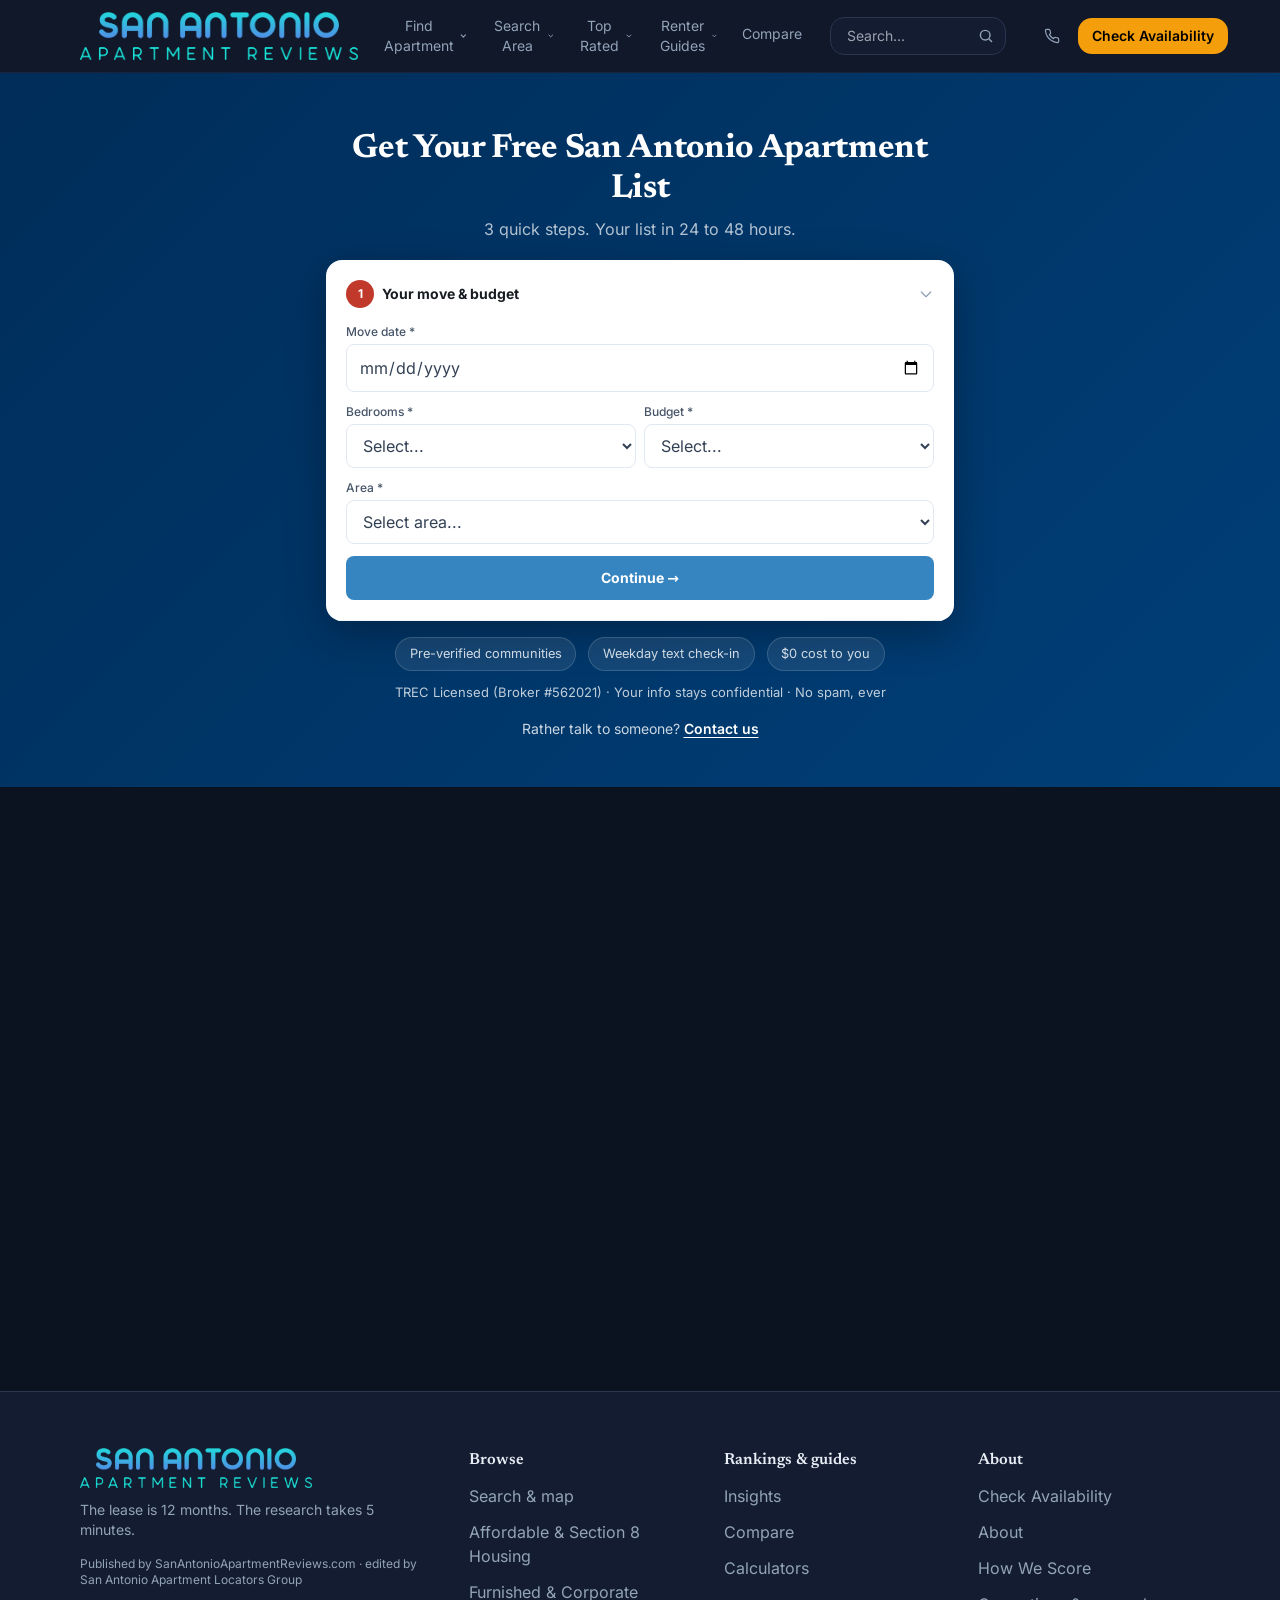
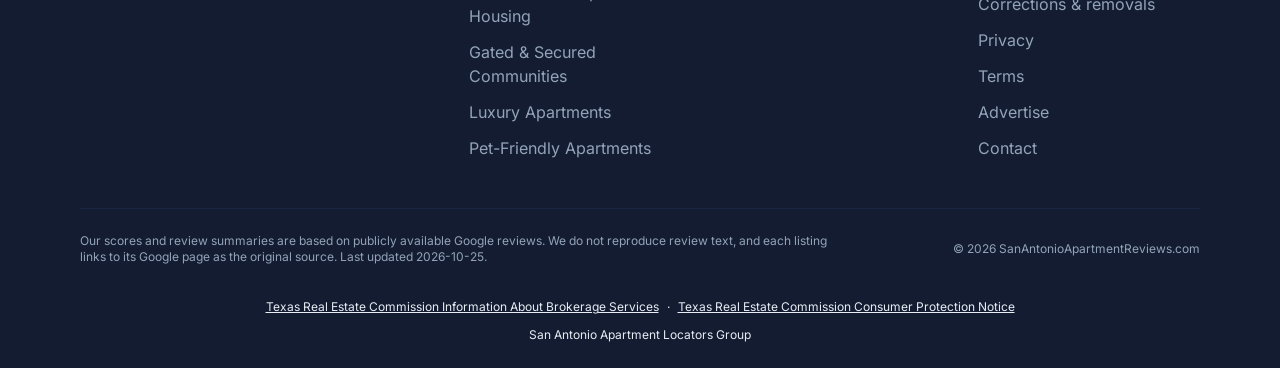
==== commit 87305eda: "Add existing team name beneath footer TREC links" ====
--- a/index.html
+++ b/index.html
@@ -1,300 +1,300 @@
-<!DOCTYPE html><html lang="en" data-preset="editorial" data-base="dark" data-hero="full-bleed" data-header="glass-overlay" data-cards="elevated" style="--lp-primary-50:246 250 254;--lp-primary-100:234 244 253;--lp-primary-200:209 231 250;--lp-primary-300:176 212 245;--lp-primary-400:131 188 238;--lp-primary-500:70 159 228;--lp-primary-600:55 133 192;--lp-primary-700:36 99 146;--lp-primary-800:30 88 132;--lp-primary-900:19 68 105;--lp-secondary-50:249 250 251;--lp-secondary-100:242 244 246;--lp-secondary-200:226 230 236;--lp-secondary-300:206 213 223;--lp-secondary-400:179 190 205;--lp-secondary-500:148 163 184;--lp-secondary-600:122 135 154;--lp-secondary-700:90 100 115;--lp-secondary-800:79 89 102;--lp-secondary-900:61 68 79;--lp-neutral-50:247 248 249;--lp-neutral-100:235 237 241;--lp-neutral-200:212 217 224;--lp-neutral-300:182 190 202;--lp-neutral-400:144 156 173;--lp-neutral-500:100 116 139;--lp-neutral-600:84 98 118;--lp-neutral-700:64 75 91;--lp-neutral-800:57 68 82;--lp-neutral-900:46 54 66;--lp-accent-50:255 250 245;--lp-accent-100:255 244 232;--lp-accent-200:254 231 205;--lp-accent-300:253 213 168;--lp-accent-400:250 189 115;--lp-accent-500:245 158 11;--lp-accent-600:205 130 0;--lp-accent-700:153 94 0;--lp-accent-800:137 82 0;--lp-accent-900:107 61 0;--lp-surface:11 18 32;--lp-surface-alt:17 26 46;--lp-surface-container:19 28 48;--lp-surface-container-high:27 39 64;--lp-on-surface:232 237 245;--lp-on-surface-variant:147 163 184;--lp-outline:42 54 80;--lp-outline-variant:27 39 64;--lp-accent:245 158 11;--lp-on-accent:0 0 0;--lp-brand:#469fe4;--lp-accent:#f59e0b;--lp-font:'Inter', system-ui, -apple-system, Segoe UI, Roboto, sans-serif;--lp-font-heading:'Newsreader', Georgia, serif;--lp-heading-weight:600;--lp-heading-tracking:-0.01em;--lp-text-display-desktop:48px;--lp-text-display-mobile:34px;--lp-text-display-tracking:-0.01em;--lp-text-h1-desktop:40px;--lp-text-h1-mobile:30px;--lp-text-h1-tracking:-0.01em;--lp-text-h2-desktop:28px;--lp-text-h2-mobile:23px;--lp-text-h2-tracking:0em;--lp-text-h3-desktop:22px;--lp-text-h3-mobile:19px;--lp-text-h3-tracking:0em;--lp-radius-sm:0.5rem;--lp-radius-md:1rem;--lp-radius-lg:1.5rem;--lp-radius-xl:2rem;--lp-radius-card:1.25rem;--lp-radius-btn:14px;--lp-radius-chip:9999px;--lp-shadow-card:0 8px 24px rgb(15 23 42 / 0.08);--lp-shadow-hover:0 16px 40px rgb(15 23 42 / 0.16);--lp-card-border:1px solid transparent;--lp-ghost-border:1px solid transparent;--lp-ghost-bg:rgb(var(--lp-surface-alt));--lp-ghost-bg-hover:rgb(var(--lp-surface-container-high));--lp-link-decoration:none;--lp-link-underline-color:transparent;--lp-signature:none;"> <head><script src="/sca-dropdown-validation.js"></script><script src="/guest-card-copy-v1.js"></script><meta charset="utf-8"><meta name="viewport" content="width=device-width, initial-scale=1"><title>Get Your San Antonio Apartment List | San Antonio Apartment Reviews</title><meta name="description" content="Tell us where in Greater San Antonio you want to live, your budget and your rental history. We build a free list of apartments that fit and send it by text and email."><meta name="robots" content="noindex, nofollow"><link rel="icon" href="/images/brand/favicon.png"><link rel="preload" href="/fonts/newsreader-latin.woff2" as="font" type="font/woff2" crossorigin><style>@font-face{font-family:'Inter';font-style:normal;font-weight:400 700;font-display:swap;src:url(/fonts/inter-cyrillic-ext.woff2) format('woff2');unicode-range:U+0460-052F, U+1C80-1C8A, U+20B4, U+2DE0-2DFF, U+A640-A69F, U+FE2E-FE2F}@font-face{font-family:'Inter';font-style:normal;font-weight:400 700;font-display:swap;src:url(/fonts/inter-cyrillic.woff2) format('woff2');unicode-range:U+0301, U+0400-045F, U+0490-0491, U+04B0-04B1, U+2116}@font-face{font-family:'Inter';font-style:normal;font-weight:400 700;font-display:swap;src:url(/fonts/inter-greek-ext.woff2) format('woff2');unicode-range:U+1F00-1FFF}@font-face{font-family:'Inter';font-style:normal;font-weight:400 700;font-display:swap;src:url(/fonts/inter-greek.woff2) format('woff2');unicode-range:U+0370-0377, U+037A-037F, U+0384-038A, U+038C, U+038E-03A1, U+03A3-03FF}@font-face{font-family:'Inter';font-style:normal;font-weight:400 700;font-display:swap;src:url(/fonts/inter-vietnamese.woff2) format('woff2');unicode-range:U+0102-0103, U+0110-0111, U+0128-0129, U+0168-0169, U+01A0-01A1, U+01AF-01B0, U+0300-0301, U+0303-0304, U+0308-0309, U+0323, U+0329, U+1EA0-1EF9, U+20AB}@font-face{font-family:'Inter';font-style:normal;font-weight:400 700;font-display:swap;src:url(/fonts/inter-latin-ext.woff2) format('woff2');unicode-range:U+0100-02BA, U+02BD-02C5, U+02C7-02CC, U+02CE-02D7, U+02DD-02FF, U+0304, U+0308, U+0329, U+1D00-1DBF, U+1E00-1E9F, U+1EF2-1EFF, U+2020, U+20A0-20AB, U+20AD-20C4, U+2113, U+2C60-2C7F, U+A720-A7FF}@font-face{font-family:'Inter';font-style:normal;font-weight:400 700;font-display:swap;src:url(/fonts/inter-latin.woff2) format('woff2');unicode-range:U+0000-00FF, U+0131, U+0152-0153, U+02BB-02BC, U+02C6, U+02DA, U+02DC, U+0304, U+0308, U+0329, U+2000-206F, U+20AC, U+2122, U+2191, U+2193, U+2212, U+2215, U+FEFF, U+FFFD}@font-face{font-family:'Newsreader';font-style:normal;font-weight:400 700;font-display:swap;src:url(/fonts/newsreader-vietnamese.woff2) format('woff2');unicode-range:U+0102-0103, U+0110-0111, U+0128-0129, U+0168-0169, U+01A0-01A1, U+01AF-01B0, U+0300-0301, U+0303-0304, U+0308-0309, U+0323, U+0329, U+1EA0-1EF9, U+20AB}@font-face{font-family:'Newsreader';font-style:normal;font-weight:400 700;font-display:swap;src:url(/fonts/newsreader-latin-ext.woff2) format('woff2');unicode-range:U+0100-02BA, U+02BD-02C5, U+02C7-02CC, U+02CE-02D7, U+02DD-02FF, U+0304, U+0308, U+0329, U+1D00-1DBF, U+1E00-1E9F, U+1EF2-1EFF, U+2020, U+20A0-20AB, U+20AD-20C4, U+2113, U+2C60-2C7F, U+A720-A7FF}@font-face{font-family:'Newsreader';font-style:normal;font-weight:400 700;font-display:swap;src:url(/fonts/newsreader-latin.woff2) format('woff2');unicode-range:U+0000-00FF, U+0131, U+0152-0153, U+02BB-02BC, U+02C6, U+02DA, U+02DC, U+0304, U+0308, U+0329, U+2000-206F, U+20AC, U+2122, U+2191, U+2193, U+2212, U+2215, U+FEFF, U+FFFD}body{font-family:var(--lp-font)}</style><link rel="stylesheet" href="/_astro/_slug_.DKleUQVp.css">
-<link rel="stylesheet" href="/_astro/_slug_.DHAsNsK3.css"><link rel="stylesheet" href="/css/form.css"><style>#step1,#step2,#step3{scroll-margin-top:112px}.bca .sas-card{color-scheme:light}.bca .sas-card input:not([type=checkbox]),.bca .sas-card select{background-color:#fff;color:#334155}@media (max-width:767px){header.lp-site-header img{height:auto;max-width:calc(100vw - 96px)}}</style><script>
-function saVis(el){return !!(el.offsetWidth||el.offsetHeight||el.getClientRects().length);}
-function saReveal(el){var n=el;while(n&&n!==document.body){if(n.classList&&n.classList.contains('hidden'))n.classList.remove('hidden');if(n.style&&n.style.display==='none')n.style.display='';if(/^body[123]$/.test(n.id)){document.querySelector('[aria-controls="'+n.id+'"]')?.setAttribute('aria-expanded','true');document.getElementById('arrow'+n.id.slice(-1))?.classList.remove('rotate-180')}n=n.parentNode;}}
-function saClear(el){el.style.outline='';el.style.outlineOffset='';el.removeAttribute('aria-invalid');
-var h=el.type==='checkbox'?(el.closest('label')||el.parentNode):el.parentNode;
-if(h){var m=h.querySelector('.sa-errmsg');if(m){if(m.remove)m.remove();else m.parentNode.removeChild(m);}}}
-function saMark(el,msg){el.style.outline='2px solid #dc2626';el.style.outlineOffset='2px';
-el.setAttribute('aria-invalid','true');
-var h=el.type==='checkbox'?(el.closest('label')||el.parentNode):el.parentNode;
-if(h&&!h.querySelector('.sa-errmsg')){var s=document.createElement('p');s.className='sa-errmsg';
-s.setAttribute('role','alert');s.style.cssText='color:#dc2626;font-size:12px;font-weight:600;margin-top:4px';
-s.textContent=msg;h.appendChild(s);}
-if(!el.dataset.saBound){el.dataset.saBound='1';
-['input','change'].forEach(function(ev){el.addEventListener(ev,function(){saClear(el);});});}}
-function saValidate(f){var bad=null,n=0;
-f.querySelectorAll('input,select,textarea').forEach(function(el){
-if(el.disabled||el.type==='hidden')return;
-var empty=(el.required&&(el.type==='checkbox'?!el.checked:!String(el.value||'').trim()))||(el.value&&!el.validity.valid);
-if(empty&&el.type!=='checkbox'&&!saVis(el))saReveal(el);/* a required answer must never submit blank */
-if(empty){n++;if(!bad)bad=el;
-saMark(el,el.type==='checkbox'?'Please read the consent and check the \u2018I agree\u2019 box.':el.validity.typeMismatch?'Please enter a valid email address.':'Please complete this field with a valid answer.');}
-else{saClear(el);}});
-if(bad){try{bad.scrollIntoView({behavior:'smooth',block:'center'});}catch(e){}
-try{bad.focus({preventScroll:true});}catch(e){try{bad.focus();}catch(e2){}}
-return false;}
-return true;}
-document.addEventListener('submit',function(e){
-var f=e.target;
-if(f&&f.id==='sa-form'&&!saValidate(f)){e.preventDefault();e.stopImmediatePropagation();
-f.removeAttribute('data-sa-sent');}
-},true);
-</script><style>.sas-wrap{display:flex;flex-direction:column}.sas-card{order:1}.sas-chips{order:2;margin:1rem 0 0!important}.sas-after{order:3}</style><style>button[onclick^="advanceStep"],#main button.w-full.font-bold.py-4{background:#3785c0!important;border-color:#3785c0!important;color:#fff!important}button[onclick^="advanceStep"]:hover,#main button.w-full.font-bold.py-4:hover{filter:brightness(.92)}</style></head><body class="min-h-screen flex flex-col"><header class="lp-site-header sticky top-0 z-40 border-b border-outline/40 bg-surface-container/70 backdrop-blur-xl"> <div class="mx-auto flex max-w-6xl items-center justify-between gap-6 px-4 py-3"> <a href="https://sanantonioapartmentreviews.com/" class="flex shrink-0 items-center gap-2"> <img src="/images/brand/logo.png" alt="Greater San Antonio Apartment Complex Guide" class="h-12 w-auto">  </a>  <nav class="hidden items-center gap-6 md:flex" aria-label="Primary">  <div class="relative group"> <button type="button" class="inline-flex items-center gap-1 border-b-2 pb-0.5 text-sm transition-colors border-transparent text-on-surface-variant hover:text-primary-600" aria-haspopup="true">Find Apartment <svg class="h-3 w-3" viewBox="0 0 12 12" fill="none" aria-hidden="true"><path d="M3 4.5 6 7.5 9 4.5" stroke="currentColor" stroke-width="1.5" stroke-linecap="round" stroke-linejoin="round"/></svg></button> <div class="lp-menu invisible absolute left-0 top-full z-30 max-h-[70vh] min-w-[16rem] overflow-y-auto p-2 opacity-0 transition-opacity duration-150 group-hover:visible group-hover:opacity-100 group-focus-within:visible group-focus-within:opacity-100"> <a href="https://sanantonioapartmentreviews.com/browse/" class="flex items-center justify-between rounded-btn px-3 py-2 text-sm font-semibold text-primary-600 hover:bg-primary-50">Search &amp; map <span aria-hidden="true">&rarr;</span></a> <div class="my-1 border-t border-outline-variant"></div> <a href="https://sanantonioapartmentreviews.com/category/affordable-housing/" class="block rounded-btn px-3 py-2 text-sm text-on-surface-variant hover:bg-surface-alt hover:text-primary-700">Affordable &amp; Section 8 Housing</a><a href="https://sanantonioapartmentreviews.com/category/furnished-corporate/" class="block rounded-btn px-3 py-2 text-sm text-on-surface-variant hover:bg-surface-alt hover:text-primary-700">Furnished &amp; Corporate Housing</a><a href="https://sanantonioapartmentreviews.com/category/gated-community/" class="block rounded-btn px-3 py-2 text-sm text-on-surface-variant hover:bg-surface-alt hover:text-primary-700">Gated &amp; Secured Communities</a><a href="https://sanantonioapartmentreviews.com/category/luxury-apartments/" class="block rounded-btn px-3 py-2 text-sm text-on-surface-variant hover:bg-surface-alt hover:text-primary-700">Luxury Apartments</a><a href="https://sanantonioapartmentreviews.com/category/pet-friendly-apartments/" class="block rounded-btn px-3 py-2 text-sm text-on-surface-variant hover:bg-surface-alt hover:text-primary-700">Pet-Friendly Apartments</a><a href="https://sanantonioapartmentreviews.com/category/senior-apartments/" class="block rounded-btn px-3 py-2 text-sm text-on-surface-variant hover:bg-surface-alt hover:text-primary-700">Senior Living Apartments</a><a href="https://sanantonioapartmentreviews.com/category/student-apartments/" class="block rounded-btn px-3 py-2 text-sm text-on-surface-variant hover:bg-surface-alt hover:text-primary-700">Student Housing</a>  </div> </div>  <div class="relative group"> <button type="button" class="inline-flex items-center gap-1 border-b-2 pb-0.5 text-sm transition-colors border-transparent text-on-surface-variant hover:text-primary-600" aria-haspopup="true">Search Area <svg class="h-3 w-3" viewBox="0 0 12 12" fill="none" aria-hidden="true"><path d="M3 4.5 6 7.5 9 4.5" stroke="currentColor" stroke-width="1.5" stroke-linecap="round" stroke-linejoin="round"/></svg></button> <div class="lp-menu invisible absolute left-0 top-full z-30 max-h-[70vh] min-w-[16rem] overflow-y-auto p-2 opacity-0 transition-opacity duration-150 group-hover:visible group-hover:opacity-100 group-focus-within:visible group-focus-within:opacity-100"> <a href="https://sanantonioapartmentreviews.com/san-antonio-tx/" class="block rounded-btn px-3 py-2 text-sm text-on-surface-variant hover:bg-surface-alt hover:text-primary-700">San Antonio, TX</a><a href="https://sanantonioapartmentreviews.com/leon-valley/" class="block rounded-btn px-3 py-2 text-sm text-on-surface-variant hover:bg-surface-alt hover:text-primary-700">Leon Valley</a> <div class="my-1 border-t border-outline-variant"></div> <a href="https://sanantonioapartmentreviews.com/locations/" class="flex items-center justify-between rounded-btn px-3 py-2 text-sm font-semibold text-primary-600 hover:bg-primary-50">All locations <span aria-hidden="true">&rarr;</span></a> </div> </div>    <div class="relative group"> <button type="button" class="inline-flex items-center gap-1 border-b-2 pb-0.5 text-sm transition-colors border-transparent text-on-surface-variant hover:text-primary-600" aria-haspopup="true">Top Rated <svg class="h-3 w-3" viewBox="0 0 12 12" fill="none" aria-hidden="true"><path d="M3 4.5 6 7.5 9 4.5" stroke="currentColor" stroke-width="1.5" stroke-linecap="round" stroke-linejoin="round"/></svg></button> <div class="lp-menu invisible absolute left-0 top-full z-30 max-h-[70vh] min-w-[16rem] overflow-y-auto p-2 opacity-0 transition-opacity duration-150 group-hover:visible group-hover:opacity-100 group-focus-within:visible group-focus-within:opacity-100"> <a href="https://sanantonioapartmentreviews.com/san-antonio-tx/best/apartment-complexes/" class="block rounded-btn px-3 py-2 text-sm text-on-surface-variant hover:bg-surface-alt hover:text-primary-700">Best Apartments in San Antonio</a> <div class="my-1 border-t border-outline-variant"></div> <a href="https://sanantonioapartmentreviews.com/best/" class="flex items-center justify-between rounded-btn px-3 py-2 text-sm font-semibold text-primary-600 hover:bg-primary-50">All rankings <span aria-hidden="true">&rarr;</span></a> </div> </div>  <div class="relative group"> <button type="button" class="inline-flex items-center gap-1 border-b-2 pb-0.5 text-sm transition-colors border-transparent text-on-surface-variant hover:text-primary-600" aria-haspopup="true">Renter Guides <svg class="h-3 w-3" viewBox="0 0 12 12" fill="none" aria-hidden="true"><path d="M3 4.5 6 7.5 9 4.5" stroke="currentColor" stroke-width="1.5" stroke-linecap="round" stroke-linejoin="round"/></svg></button> <div class="lp-menu invisible absolute left-0 top-full z-30 max-h-[70vh] min-w-[16rem] overflow-y-auto p-2 opacity-0 transition-opacity duration-150 group-hover:visible group-hover:opacity-100 group-focus-within:visible group-focus-within:opacity-100"> <a href="https://sanantonioapartmentreviews.com/guide/" class="block rounded-btn px-3 py-2 text-sm text-on-surface-variant hover:bg-surface-alt hover:text-primary-700">Insights</a><a href="https://sanantonioapartmentreviews.com/tools/" class="block rounded-btn px-3 py-2 text-sm text-on-surface-variant hover:bg-surface-alt hover:text-primary-700">Calculators</a><a href="https://sanantonioapartmentreviews.com/resources/" class="block rounded-btn px-3 py-2 text-sm text-on-surface-variant hover:bg-surface-alt hover:text-primary-700">Links</a><a href="https://sanantonioapartmentreviews.com/glossary/" class="block rounded-btn px-3 py-2 text-sm text-on-surface-variant hover:bg-surface-alt hover:text-primary-700">Terms</a> </div> </div> <a href="https://sanantonioapartmentreviews.com/compare/" class="inline-flex items-center gap-1 border-b-2 pb-0.5 text-sm transition-colors border-transparent text-on-surface-variant hover:text-primary-600">Compare</a> <form action="https://sanantonioapartmentreviews.com/browse/" method="get" role="search" class="relative ml-1"> <label class="sr-only" for="lp-nav-search">Search businesses</label> <input id="lp-nav-search" type="search" name="q" placeholder="Search…" class="lp-input w-44 py-2 pl-4 pr-9 text-sm"> <svg class="pointer-events-none absolute right-3 top-1/2 h-4 w-4 -translate-y-1/2 text-on-surface-variant" viewBox="0 0 20 20" fill="none" aria-hidden="true"><circle cx="9" cy="9" r="6" stroke="currentColor" stroke-width="1.8"></circle><path d="m14 14 3 3" stroke="currentColor" stroke-width="1.8" stroke-linecap="round"></path></svg> </form> <div class="ml-1 flex items-center gap-2"> <a href="tel:210-729-7713" aria-label="Call" class="flex h-9 w-9 items-center justify-center rounded-full text-on-surface-variant transition-colors hover:bg-surface-alt hover:text-primary-600"> <svg class="h-4 w-4" viewBox="0 0 24 24" fill="none" stroke="currentColor" stroke-width="1.8" stroke-linecap="round" stroke-linejoin="round" aria-hidden="true"><path d="M22 16.92v3a2 2 0 0 1-2.18 2 19.79 19.79 0 0 1-8.63-3.07 19.5 19.5 0 0 1-6-6 19.79 19.79 0 0 1-3.07-8.67A2 2 0 0 1 4.11 2h3a2 2 0 0 1 2 1.72c.13.96.36 1.9.7 2.81a2 2 0 0 1-.45 2.11L8.09 9.91a16 16 0 0 0 6 6l1.27-1.27a2 2 0 0 1 2.11-.45c.9.34 1.85.57 2.81.7A2 2 0 0 1 22 16.92Z"></path></svg> </a>  <a href="/" rel="noopener nofollow" class="lp-accent-bg text-on-accent whitespace-nowrap rounded-btn px-3.5 py-2 text-sm font-semibold">Check Availability</a> </div> </nav>  <details class="lp-mnav md:hidden"> <summary class="lp-btn-ghost flex cursor-pointer list-none p-2 text-on-surface-variant" aria-label="Menu"> <svg class="lp-mnav-burger h-5 w-5" viewBox="0 0 24 24" fill="none" aria-hidden="true"><path d="M4 7h16M4 12h16M4 17h16" stroke="currentColor" stroke-width="1.8" stroke-linecap="round"></path></svg> <svg class="lp-mnav-close hidden h-5 w-5" viewBox="0 0 24 24" fill="none" aria-hidden="true"><path d="m6 6 12 12M18 6 6 18" stroke="currentColor" stroke-width="1.8" stroke-linecap="round"></path></svg> <span class="sr-only">Menu</span> </summary> <div class="lp-mnav-panel absolute inset-x-0 top-full z-40 overflow-y-auto overscroll-contain border-t border-outline bg-surface-container"> <div class="mx-auto max-w-6xl px-4 pb-8 pt-4"> <form action="https://sanantonioapartmentreviews.com/browse/" method="get" role="search" class="relative mb-2"> <label class="sr-only" for="lp-mnav-search">Search businesses</label> <input id="lp-mnav-search" type="search" name="q" placeholder="Search businesses…" class="lp-input w-full py-3 pl-4 pr-11 text-base"> <svg class="pointer-events-none absolute right-4 top-1/2 h-5 w-5 -translate-y-1/2 text-on-surface-variant" viewBox="0 0 20 20" fill="none" aria-hidden="true"><circle cx="9" cy="9" r="6" stroke="currentColor" stroke-width="1.8"></circle><path d="m14 14 3 3" stroke="currentColor" stroke-width="1.8" stroke-linecap="round"></path></svg> </form> <div class="mb-3 flex gap-2"> <a href="/" rel="noopener nofollow" class="lp-accent-bg text-on-accent flex-1 rounded-btn px-4 py-3 text-center text-base font-semibold">Check Availability</a> <a href="tel:210-729-7713" class="flex items-center justify-center rounded-btn border border-outline px-4 py-3 text-base font-medium text-on-surface">Call</a> </div> <nav class="divide-y divide-outline-variant" aria-label="Mobile"> <a href="https://sanantonioapartmentreviews.com/" class="flex items-center px-1 py-3 text-base font-medium text-on-surface">Home</a> <a href="https://sanantonioapartmentreviews.com/browse/" class="flex items-center px-1 py-3 text-base font-medium text-on-surface">Browse &amp; map</a> <details class="lp-mnav-group"> <summary class="flex cursor-pointer list-none items-center justify-between px-1 py-3 text-base font-medium text-on-surface">Find Apartment <svg class="lp-mnav-chev h-4 w-4 shrink-0 text-on-surface-variant transition-transform duration-150" viewBox="0 0 12 12" fill="none" aria-hidden="true"><path d="M3 4.5 6 7.5 9 4.5" stroke="currentColor" stroke-width="1.5" stroke-linecap="round" stroke-linejoin="round"/></svg></summary> <div class="pb-3"> <a href="https://sanantonioapartmentreviews.com/category/affordable-housing/" class="block rounded-btn px-3 py-2.5 text-[15px] text-on-surface-variant hover:bg-surface-alt hover:text-primary-700">Affordable &amp; Section 8 Housing</a><a href="https://sanantonioapartmentreviews.com/category/furnished-corporate/" class="block rounded-btn px-3 py-2.5 text-[15px] text-on-surface-variant hover:bg-surface-alt hover:text-primary-700">Furnished &amp; Corporate Housing</a><a href="https://sanantonioapartmentreviews.com/category/gated-community/" class="block rounded-btn px-3 py-2.5 text-[15px] text-on-surface-variant hover:bg-surface-alt hover:text-primary-700">Gated &amp; Secured Communities</a><a href="https://sanantonioapartmentreviews.com/category/luxury-apartments/" class="block rounded-btn px-3 py-2.5 text-[15px] text-on-surface-variant hover:bg-surface-alt hover:text-primary-700">Luxury Apartments</a><a href="https://sanantonioapartmentreviews.com/category/pet-friendly-apartments/" class="block rounded-btn px-3 py-2.5 text-[15px] text-on-surface-variant hover:bg-surface-alt hover:text-primary-700">Pet-Friendly Apartments</a><a href="https://sanantonioapartmentreviews.com/category/senior-apartments/" class="block rounded-btn px-3 py-2.5 text-[15px] text-on-surface-variant hover:bg-surface-alt hover:text-primary-700">Senior Living Apartments</a><a href="https://sanantonioapartmentreviews.com/category/student-apartments/" class="block rounded-btn px-3 py-2.5 text-[15px] text-on-surface-variant hover:bg-surface-alt hover:text-primary-700">Student Housing</a>  </div> </details> <details class="lp-mnav-group"> <summary class="flex cursor-pointer list-none items-center justify-between px-1 py-3 text-base font-medium text-on-surface">Search Area <svg class="lp-mnav-chev h-4 w-4 shrink-0 text-on-surface-variant transition-transform duration-150" viewBox="0 0 12 12" fill="none" aria-hidden="true"><path d="M3 4.5 6 7.5 9 4.5" stroke="currentColor" stroke-width="1.5" stroke-linecap="round" stroke-linejoin="round"/></svg></summary> <div class="pb-3"> <a href="https://sanantonioapartmentreviews.com/san-antonio-tx/" class="block rounded-btn px-3 py-2.5 text-[15px] text-on-surface-variant hover:bg-surface-alt hover:text-primary-700">San Antonio, TX</a><a href="https://sanantonioapartmentreviews.com/leon-valley/" class="block rounded-btn px-3 py-2.5 text-[15px] text-on-surface-variant hover:bg-surface-alt hover:text-primary-700">Leon Valley</a> <a href="https://sanantonioapartmentreviews.com/locations/" class="block rounded-btn px-3 py-2.5 text-[15px] font-semibold text-primary-600 hover:bg-surface-alt">All locations &rarr;</a> </div> </details>  <a href="https://sanantonioapartmentreviews.com/best/" class="flex items-center px-1 py-3 text-base font-medium text-on-surface">Top Rated</a> <details class="lp-mnav-group"> <summary class="flex cursor-pointer list-none items-center justify-between px-1 py-3 text-base font-medium text-on-surface">Renter Guides <svg class="lp-mnav-chev h-4 w-4 shrink-0 text-on-surface-variant transition-transform duration-150" viewBox="0 0 12 12" fill="none" aria-hidden="true"><path d="M3 4.5 6 7.5 9 4.5" stroke="currentColor" stroke-width="1.5" stroke-linecap="round" stroke-linejoin="round"/></svg></summary> <div class="pb-3"> <a href="https://sanantonioapartmentreviews.com/guide/" class="block rounded-btn px-3 py-2.5 text-[15px] text-on-surface-variant hover:bg-surface-alt hover:text-primary-700">Insights</a><a href="https://sanantonioapartmentreviews.com/tools/" class="block rounded-btn px-3 py-2.5 text-[15px] text-on-surface-variant hover:bg-surface-alt hover:text-primary-700">Calculators</a><a href="https://sanantonioapartmentreviews.com/resources/" class="block rounded-btn px-3 py-2.5 text-[15px] text-on-surface-variant hover:bg-surface-alt hover:text-primary-700">Links</a><a href="https://sanantonioapartmentreviews.com/glossary/" class="block rounded-btn px-3 py-2.5 text-[15px] text-on-surface-variant hover:bg-surface-alt hover:text-primary-700">Terms</a> </div> </details> <a href="https://sanantonioapartmentreviews.com/compare/" class="flex items-center px-1 py-3 text-base font-medium text-on-surface">Compare</a> </nav> </div> </div> </details> </div> </header>   <script>
-  (function () {
-    var h = document.querySelector('header.lp-site-header');
-    if (!h) return;
-    var setH = function () { document.documentElement.style.setProperty('--lp-header-h', h.offsetHeight + 'px'); };
-    setH();
-    window.addEventListener('resize', setH, { passive: true });
-    var overlay = h.classList.contains('lp-header-overlay');
-    var atTop = function () { h.classList.toggle('lp-at-top', window.scrollY < 60); };
-    var m = h.querySelector('.lp-mnav');
-    if (m) {
-      m.addEventListener('toggle', function () {
-        // Lock page scroll behind the sheet; over a photo hero, solidify the transparent header so
-        // the nav row reads against the sheet, not the hero. atTop() restores it on close.
-        document.documentElement.classList.toggle('lp-mnav-open', m.open);
-        if (!overlay) return;
-        if (m.open) h.classList.remove('lp-at-top'); else atTop();
-      });
-    }
-    if (!overlay) return;
-    atTop();
-    window.addEventListener('scroll', atTop, { passive: true });
-  })();
-</script> <main id="main" class="flex-1 bca">
-<style>/* Lead form near the top: the header is sticky, so no extra top padding. Phones: chips go below the form. */
-.sas-hero{padding:3.5rem 0 3rem}
-@media (max-width:1023px){.sas-hero{padding:1rem 0 2rem}.sas-wrap{display:flex;flex-direction:column}.sas-wrap>h1{font-size:1.6rem!important;margin-bottom:.2rem!important}.sas-sub{margin-bottom:.85rem!important;font-size:.95rem!important}.sas-card{order:1}.sas-chips{order:2;margin:1rem 0 0!important}.sas-after{order:3}}
-</style>
-<section class="sas-hero" style="background:linear-gradient(135deg,#002d59 0%,#003f78 100%)">
-<div class="sas-wrap" style="max-width:660px;margin:0 auto;padding:0 1rem;width:100%">
-
-
- <h1 data-form-area-heading style="color:#fff;font-size:2.1rem;font-weight:800;text-align:center;line-height:1.2;margin:0 0 0.5rem">Get Your Free San Antonio Apartment List</h1>
- <p class="sas-sub" style="color:rgba(255,255,255,0.7);font-size:1rem;text-align:center;margin:0 0 1.25rem;line-height:1.4">3 quick steps. Your list in 24 to 48 hours.</p>
-
-
- <div class="sas-chips" style="display:flex;gap:0.75rem;justify-content:center;margin-bottom:1.25rem;flex-wrap:wrap">
- <span style="background:rgba(255,255,255,0.08);border:1px solid rgba(255,255,255,0.15);color:rgba(255,255,255,0.8);font-size:0.8rem;padding:0.4rem 0.85rem;border-radius:999px">Pre-verified communities</span>
- <span style="background:rgba(255,255,255,0.08);border:1px solid rgba(255,255,255,0.15);color:rgba(255,255,255,0.8);font-size:0.8rem;padding:0.4rem 0.85rem;border-radius:999px">Weekday text check-in</span>
- <span style="background:rgba(255,255,255,0.08);border:1px solid rgba(255,255,255,0.15);color:rgba(255,255,255,0.8);font-size:0.8rem;padding:0.4rem 0.85rem;border-radius:999px">$0 cost to you</span>
- </div>
-
-
- <div class="sas-card" style="background:#fff;border-radius:1rem;box-shadow:0 12px 40px rgba(0,0,0,0.3);overflow:hidden">
- <form method="POST" action="https://n8n.dentals.targetdial.co/webhook/NewWeb4" id="sa-form" novalidate>
-<input type="hidden" name="referredBy" value="BROKER: Spirit Real Estate (TREC# 562021)">
-<input type="hidden" name="city" value="San Antonio">
-<input type="hidden" name="formId" value="sar-secure-form">
-<input type="hidden" name="formTitle" value="San Antonio Apartment Reviews - Get Started">
-<input type="hidden" name="sourceUrl" value="">
-
-<div id="step1" class="p-5 border-b border-slate-100">
-<button type="button" onclick="toggleStep(1)" class="w-full flex justify-between items-center" aria-expanded="false" aria-controls="body1">
-<div class="flex items-center gap-2">
-<span class="flex items-center justify-center w-7 h-7 rounded-full text-xs font-bold" style="background:#c0392b;color:#fff;width:1.75rem;height:1.75rem;border-radius:50%;display:inline-flex;align-items:center;justify-content:center;font-weight:700;font-size:0.75rem">1</span>
-<span class="text-sm font-bold text-brand-black">Your move &amp; budget</span>
-</div>
-<svg id="arrow1" class="w-4 h-4 text-slate-400 transition-transform" fill="none" stroke="currentColor" viewBox="0 0 24 24"><path stroke-linecap="round" stroke-linejoin="round" stroke-width="2" d="M19 9l-7 7-7-7"/></svg>
-</button>
-<div id="body1" class="mt-4 space-y-3">
-<div><label for="move-date" class="block text-xs font-medium text-slate-600 mb-1">Move date *</label><input id="move-date" type="date" name="moveDate" required class="w-full px-3 py-2.5 rounded-lg border border-slate-200 text-base text-slate-700"></div>
-<div class="grid grid-cols-2 gap-2">
-<div><label for="bedrooms" class="block text-xs font-medium text-slate-600 mb-1">Bedrooms *</label><select id="bedrooms" name="bedrooms" required class="w-full px-3 py-2.5 rounded-lg border border-slate-200 text-base text-slate-700"><option value="" disabled selected>Select...</option><option>Studio</option><option>1bd / 1ba</option><option>2bd / 1ba</option><option>2bd / 2ba</option><option>3bd / 2ba</option></select></div>
-<div><label for="budget" class="block text-xs font-medium text-slate-600 mb-1">Budget *</label><select id="budget" name="budget" required class="w-full px-3 py-2.5 rounded-lg border border-slate-200 text-base text-slate-700"><option value="" disabled selected>Select...</option><option>$750 - $1,000</option><option>$1,000 - $1,250</option><option>$1,250 - $1,500</option><option>$1,500 - $1,750</option><option>$1,750 - $2,000</option><option>$2,000 - $2,500</option><option>$2,500 - $3,000</option><option>$3,000+</option></select></div>
-</div>
-<div><label for="sa-area" class="block text-xs font-medium text-slate-600 mb-1">Area *</label><select name="sanAntonioArea" id="sa-area" required class="w-full px-3 py-2.5 rounded-lg border border-slate-200 text-base text-slate-700"><option value="" disabled selected>Select area...</option><option value="not-sure">Not sure yet</option><option value="central">Central (Downtown, Alamo Heights, Pearl)</option><option value="northeast">Northeast (East of 281 / SAT Airport)</option><option value="stoneoak">Stone Oak (281 &amp; 1604)</option><option value="northcentral">North Central (Castle Hills, Shavano Park)</option><option value="lacantera">La Cantera / The Rim / Dominion</option><option value="utsa">UTSA</option><option value="medcenter">Medical Center</option><option value="northwest">Northwest (Leon Valley)</option><option value="west">West (Alamo Ranch, SeaWorld)</option><option value="lackland">Lackland AFB Area</option><option value="south">South (Brooks City, Southside)</option><option value="east">East (Live Oak, Converse, Randolph)</option></select></div>
-<div id="hoods-central" class="hidden"><p class="text-xs text-slate-500 mb-1">Pick up to 4:</p><div class="grid grid-cols-2 gap-1 text-xs text-slate-600"><label class="flex items-center gap-1.5"><input type="checkbox" name="neighborhoods[]" value="Downtown"> Downtown</label><label class="flex items-center gap-1.5"><input type="checkbox" name="neighborhoods[]" value="Alamo Heights"> Alamo Heights</label><label class="flex items-center gap-1.5"><input type="checkbox" name="neighborhoods[]" value="Pearl Brewery"> Pearl</label><label class="flex items-center gap-1.5"><input type="checkbox" name="neighborhoods[]" value="Tobin Hill"> Tobin Hill</label><label class="flex items-center gap-1.5"><input type="checkbox" name="neighborhoods[]" value="Monte Vista"> Monte Vista</label><label class="flex items-center gap-1.5"><input type="checkbox" name="neighborhoods[]" value="Southtown"> Southtown</label></div></div>
-<div id="hoods-northeast" class="hidden"><p class="text-xs text-slate-500 mb-1">Pick up to 4:</p><div class="grid grid-cols-2 gap-1 text-xs text-slate-600"><label class="flex items-center gap-1.5"><input type="checkbox" name="neighborhoods[]" value="NE Inner Loop"> NE Inner Loop</label><label class="flex items-center gap-1.5"><input type="checkbox" name="neighborhoods[]" value="Fort Sam Area"> Fort Sam</label><label class="flex items-center gap-1.5"><input type="checkbox" name="neighborhoods[]" value="Austin Hwy"> Austin Hwy</label><label class="flex items-center gap-1.5"><input type="checkbox" name="neighborhoods[]" value="SAT Airport"> SAT Airport</label><label class="flex items-center gap-1.5"><input type="checkbox" name="neighborhoods[]" value="281 Corridor"> 281 Corridor</label></div></div>
-<div id="hoods-stoneoak" class="hidden"><p class="text-xs text-slate-500 mb-1">Pick up to 4:</p><div class="grid grid-cols-2 gap-1 text-xs text-slate-600"><label class="flex items-center gap-1.5"><input type="checkbox" name="neighborhoods[]" value="Stone Oak"> Stone Oak</label><label class="flex items-center gap-1.5"><input type="checkbox" name="neighborhoods[]" value="Timberwood Park"> Timberwood</label><label class="flex items-center gap-1.5"><input type="checkbox" name="neighborhoods[]" value="NW of 281/1604"> NW 281/1604</label><label class="flex items-center gap-1.5"><input type="checkbox" name="neighborhoods[]" value="NE of 281/1604"> NE 281/1604</label></div></div>
-<div id="hoods-northcentral" class="hidden"><p class="text-xs text-slate-500 mb-1">Pick up to 4:</p><div class="grid grid-cols-2 gap-1 text-xs text-slate-600"><label class="flex items-center gap-1.5"><input type="checkbox" name="neighborhoods[]" value="Castle Hills"> Castle Hills</label><label class="flex items-center gap-1.5"><input type="checkbox" name="neighborhoods[]" value="Shavano Park"> Shavano Park</label><label class="flex items-center gap-1.5"><input type="checkbox" name="neighborhoods[]" value="Hollywood Park"> Hollywood Park</label><label class="flex items-center gap-1.5"><input type="checkbox" name="neighborhoods[]" value="Huebner/Bitters"> Huebner/Bitters</label></div></div>
-<div id="hoods-lacantera" class="hidden"><p class="text-xs text-slate-500 mb-1">Pick up to 4:</p><div class="grid grid-cols-2 gap-1 text-xs text-slate-600"><label class="flex items-center gap-1.5"><input type="checkbox" name="neighborhoods[]" value="La Cantera"> La Cantera</label><label class="flex items-center gap-1.5"><input type="checkbox" name="neighborhoods[]" value="The Rim"> The Rim</label><label class="flex items-center gap-1.5"><input type="checkbox" name="neighborhoods[]" value="Dominion"> Dominion</label><label class="flex items-center gap-1.5"><input type="checkbox" name="neighborhoods[]" value="Six Flags"> Six Flags</label></div></div>
-<div id="hoods-utsa" class="hidden"><p class="text-xs text-slate-500 mb-1">Pick up to 4:</p><div class="grid grid-cols-2 gap-1 text-xs text-slate-600"><label class="flex items-center gap-1.5"><input type="checkbox" name="neighborhoods[]" value="UTSA Campus"> UTSA Campus</label><label class="flex items-center gap-1.5"><input type="checkbox" name="neighborhoods[]" value="N of 1604"> N of 1604</label><label class="flex items-center gap-1.5"><input type="checkbox" name="neighborhoods[]" value="S of 1604"> S of 1604</label><label class="flex items-center gap-1.5"><input type="checkbox" name="neighborhoods[]" value="E of I-10"> E of I-10</label></div></div>
-<div id="hoods-medcenter" class="hidden"><p class="text-xs text-slate-500 mb-1">Pick up to 4:</p><div class="grid grid-cols-2 gap-1 text-xs text-slate-600"><label class="flex items-center gap-1.5"><input type="checkbox" name="neighborhoods[]" value="Medical Center"> Med Center</label><label class="flex items-center gap-1.5"><input type="checkbox" name="neighborhoods[]" value="N of Med Center"> North</label><label class="flex items-center gap-1.5"><input type="checkbox" name="neighborhoods[]" value="S of Med Center"> South</label><label class="flex items-center gap-1.5"><input type="checkbox" name="neighborhoods[]" value="E of Med Center"> East</label><label class="flex items-center gap-1.5"><input type="checkbox" name="neighborhoods[]" value="W of Med Center"> West</label></div></div>
-<div id="hoods-northwest" class="hidden"><p class="text-xs text-slate-500 mb-1">Pick up to 4:</p><div class="grid grid-cols-2 gap-1 text-xs text-slate-600"><label class="flex items-center gap-1.5"><input type="checkbox" name="neighborhoods[]" value="Leon Valley"> Leon Valley</label><label class="flex items-center gap-1.5"><input type="checkbox" name="neighborhoods[]" value="Brauns Farm"> Braun's Farm</label><label class="flex items-center gap-1.5"><input type="checkbox" name="neighborhoods[]" value="Bandera Rd"> Bandera Rd</label></div></div>
-<div id="hoods-west" class="hidden"><p class="text-xs text-slate-500 mb-1">Pick up to 4:</p><div class="grid grid-cols-2 gap-1 text-xs text-slate-600"><label class="flex items-center gap-1.5"><input type="checkbox" name="neighborhoods[]" value="Alamo Ranch"> Alamo Ranch</label><label class="flex items-center gap-1.5"><input type="checkbox" name="neighborhoods[]" value="SeaWorld"> SeaWorld</label><label class="flex items-center gap-1.5"><input type="checkbox" name="neighborhoods[]" value="Westover Hills"> Westover Hills</label></div></div>
-<div id="hoods-lackland" class="hidden"><p class="text-xs text-slate-500 mb-1">Pick up to 4:</p><div class="grid grid-cols-2 gap-1 text-xs text-slate-600"><label class="flex items-center gap-1.5"><input type="checkbox" name="neighborhoods[]" value="Lackland AFB"> Lackland AFB</label><label class="flex items-center gap-1.5"><input type="checkbox" name="neighborhoods[]" value="N of Lackland"> North</label><label class="flex items-center gap-1.5"><input type="checkbox" name="neighborhoods[]" value="S of Lackland"> South</label><label class="flex items-center gap-1.5"><input type="checkbox" name="neighborhoods[]" value="E of Lackland"> East</label></div></div>
-<div id="hoods-south" class="hidden"><p class="text-xs text-slate-500 mb-1">Pick up to 4:</p><div class="grid grid-cols-2 gap-1 text-xs text-slate-600"><label class="flex items-center gap-1.5"><input type="checkbox" name="neighborhoods[]" value="Brooks City"> Brooks City</label><label class="flex items-center gap-1.5"><input type="checkbox" name="neighborhoods[]" value="Southeast"> Southeast</label><label class="flex items-center gap-1.5"><input type="checkbox" name="neighborhoods[]" value="I-37"> I-37</label><label class="flex items-center gap-1.5"><input type="checkbox" name="neighborhoods[]" value="I-35"> I-35</label></div></div>
-<div id="hoods-east" class="hidden"><p class="text-xs text-slate-500 mb-1">Pick up to 4:</p><div class="grid grid-cols-2 gap-1 text-xs text-slate-600"><label class="flex items-center gap-1.5"><input type="checkbox" name="neighborhoods[]" value="Live Oak"> Live Oak</label><label class="flex items-center gap-1.5"><input type="checkbox" name="neighborhoods[]" value="Universal City"> Universal City</label><label class="flex items-center gap-1.5"><input type="checkbox" name="neighborhoods[]" value="Converse"> Converse</label><label class="flex items-center gap-1.5"><input type="checkbox" name="neighborhoods[]" value="Randolph AFB"> Randolph AFB</label></div></div>
-<button type="button" onclick="advanceStep(2)" class="w-full font-bold py-3 rounded-lg text-sm mt-3" style="background:#c0392b;color:#fff;border:none;cursor:pointer">Continue →</button>
-</div>
-</div>
-
-<div id="step2" class="p-5 border-b border-slate-100" style="display:none">
-<button type="button" onclick="toggleStep(2)" class="w-full flex justify-between items-center" aria-expanded="false" aria-controls="body2">
-<div class="flex items-center gap-2">
-
-<span class="text-sm font-bold text-brand-black">Your rental situation</span>
-</div>
-<svg id="arrow2" class="w-4 h-4 text-slate-400 transition-transform rotate-180" fill="none" stroke="currentColor" viewBox="0 0 24 24"><path stroke-linecap="round" stroke-linejoin="round" stroke-width="2" d="M19 9l-7 7-7-7"/></svg>
-</button>
-<div id="body2" class="mt-4 space-y-3 hidden">
-<div><label for="sa-rental" class="block text-xs font-medium text-slate-600 mb-1">Rental issues *</label><select name="rentalIssues" id="sa-rental" required class="w-full px-3 py-2.5 rounded-lg border border-slate-200 text-base text-slate-700"><option value="" disabled selected>Select...</option><option value="none">No rental issues!</option><option value="first time">1st Time Renter</option><option value="broken-lease">Broken Lease</option><option value="property-debt">Property Debt</option><option value="eviction">Eviction</option></select></div>
-<div id="sa-bl" class="hidden grid grid-cols-2 gap-2"><div><label for="how-long-ago" class="block text-xs text-slate-500 mb-1">How long ago?</label><select data-cond-required id="how-long-ago" name="brokenLease" class="w-full px-3 py-2 rounded-lg border border-slate-200 text-base text-slate-700"><option value="" disabled selected>Select</option><option>0 - 1 years ago</option><option>1 - 2 years ago</option><option>3 - 5 years ago</option><option>5+ years or longer</option></select></div><div><label for="debt-owed" class="block text-xs text-slate-500 mb-1">Debt owed?</label><select data-cond-required id="debt-owed" name="brokenLeaseDebt" class="w-full px-3 py-2 rounded-lg border border-slate-200 text-base text-slate-700"><option value="" disabled selected>Select</option><option>Zero balance</option><option>$1 - $1,000</option><option>$1,000 - $2,500</option><option>$2,500 - $5,000</option><option>$5,001+</option><option>Payment plan</option></select></div></div>
-<div id="sa-ev" class="hidden grid grid-cols-2 gap-2"><div><label for="how-long-ago-2" class="block text-xs text-slate-500 mb-1">How long ago?</label><select data-cond-required id="how-long-ago-2" name="eviction" class="w-full px-3 py-2 rounded-lg border border-slate-200 text-base text-slate-700"><option value="" disabled selected>Select</option><option>0 - 1 years ago</option><option>1 - 2 years ago</option><option>3 - 5 years ago</option><option>5+ years ago</option></select></div><div><label for="debt-owed-2" class="block text-xs text-slate-500 mb-1">Debt owed?</label><select data-cond-required id="debt-owed-2" name="evictionDebt" class="w-full px-3 py-2 rounded-lg border border-slate-200 text-base text-slate-700"><option value="" disabled selected>Select</option><option>Zero balance</option><option>$1 - $1,000</option><option>$1,000 - $2,500</option><option>$2,500 - $5,000</option><option>$5,001+</option><option>Payment plan</option></select></div></div>
-<div id="sa-pd" class="hidden grid grid-cols-2 gap-2"><div><label for="amount" class="block text-xs text-slate-500 mb-1">Amount?</label><select data-cond-required id="amount" name="propertyDebt" class="w-full px-3 py-2 rounded-lg border border-slate-200 text-base text-slate-700"><option value="" disabled selected>Select</option><option>Zero balance</option><option>$1 - $1,000</option><option>$1,000 - $2,500</option><option>$2,500 - $5,000</option><option>$5,001+</option></select></div><div><label for="plan" class="block text-xs text-slate-500 mb-1">Plan?</label><select data-cond-required id="plan" name="activeDebt" class="w-full px-3 py-2 rounded-lg border border-slate-200 text-base text-slate-700"><option value="" disabled selected>Select</option><option>ON a payment plan</option><option>NOT on a payment plan</option></select></div></div>
-<div><label for="sa-bg" class="block text-xs font-medium text-slate-600 mb-1">Background *</label><select name="backgroundIssues" id="sa-bg" required class="w-full px-3 py-2.5 rounded-lg border border-slate-200 text-base text-slate-700"><option value="" disabled selected>Select...</option><option value="clean">No issues</option><option value="felony">Felony</option><option value="misdemeanor">Misdemeanor</option></select></div>
-<div id="sa-fel" class="hidden"><select data-cond-required name="felonyDetails" aria-label="Felony: how long ago" class="w-full px-3 py-2 rounded-lg border border-slate-200 text-base text-slate-700"><option value="" disabled selected>Felony details...</option><option>0-7 years ago</option><option>7+ years old</option><option>Deferred adjudication</option><option>DWI/DUI</option></select></div>
-<div id="sa-mis" class="hidden"><select data-cond-required name="misdemeanorDetails" aria-label="Misdemeanor: how long ago" class="w-full px-3 py-2 rounded-lg border border-slate-200 text-base text-slate-700"><option value="" disabled selected>Misdemeanor details...</option><option>0 - 7 years ago</option><option>7+ years ago</option><option>DUI/DWI</option></select></div>
-<div class="grid grid-cols-2 gap-2"><div><label for="credit" class="block text-xs font-medium text-slate-600 mb-1">Credit *</label><select id="credit" name="creditScore" required class="w-full px-3 py-2.5 rounded-lg border border-slate-200 text-base text-slate-700"><option value="" disabled selected>Select...</option><option>Best (600+)</option><option>Better (550+)</option><option>Good (below 550)</option><option>No credit</option></select></div><div><label for="monthly-income" class="block text-xs font-medium text-slate-600 mb-1">Monthly income *</label><input id="monthly-income" type="number" name="income" required placeholder="$" class="w-full px-3 py-2.5 rounded-lg border border-slate-200 text-base text-slate-700"></div></div>
-<button type="button" onclick="advanceStep(3)" class="w-full font-bold py-3 rounded-lg text-sm mt-3" style="background:#c0392b;color:#fff;border:none;cursor:pointer">Continue →</button>
-</div>
-</div>
-
-<div id="step3" class="p-5" style="display:none">
-<button type="button" onclick="toggleStep(3)" class="w-full flex justify-between items-center" aria-expanded="false" aria-controls="body3">
-<div class="flex items-center gap-2">
-
-<span class="text-sm font-bold text-brand-black">Where we send your list</span>
-</div>
-<svg id="arrow3" class="w-4 h-4 text-slate-400 transition-transform rotate-180" fill="none" stroke="currentColor" viewBox="0 0 24 24"><path stroke-linecap="round" stroke-linejoin="round" stroke-width="2" d="M19 9l-7 7-7-7"/></svg>
-</button>
-<div id="body3" class="mt-4 space-y-3 hidden">
-<div class="grid grid-cols-2 gap-2"><div><label for="first-name" class="block text-xs font-medium text-slate-600 mb-1">First name *</label><input id="first-name" type="text" name="firstName" required class="w-full px-3 py-2.5 rounded-lg border border-slate-200 text-base text-slate-700" autocomplete="given-name" enterkeyhint="next"></div><div><label for="last-name" class="block text-xs font-medium text-slate-600 mb-1">Last name *</label><input id="last-name" type="text" name="lastName" required class="w-full px-3 py-2.5 rounded-lg border border-slate-200 text-base text-slate-700" autocomplete="family-name" enterkeyhint="next"></div></div>
-<div><label for="phone" class="block text-xs font-medium text-slate-600 mb-1">Phone *</label><input id="phone" type="tel" name="phone" required placeholder="###-###-####" class="w-full px-3 py-2.5 rounded-lg border border-slate-200 text-base text-slate-700" autocomplete="tel" enterkeyhint="next"></div>
-<div><label for="email" class="block text-xs font-medium text-slate-600 mb-1">Email *</label><input id="email" type="email" name="email" required placeholder="We never spam." class="w-full px-3 py-2.5 rounded-lg border border-slate-200 text-base text-slate-700" autocomplete="email" enterkeyhint="done"></div>
-<div style="margin-top:10px"><p style="font-weight:700;color:#1e293b;font-size:13px;margin:0 0 3px">Consent:<span style="color:#dc2626" aria-hidden="true"> *</span></p><label for="sa_consent" style="display:flex;align-items:center;gap:6px;cursor:pointer;font-weight:700;font-size:13px;color:#1e293b;margin:0"><input type="checkbox" id="sa_consent" name="consent" required aria-describedby="sa_consent_text" class="rounded" style="width:16px;height:16px;flex-shrink:0"><input type="hidden" name="consentText" value="San Antonio Apartment Locators Group and its agents may contact me at the number provided about my apartment search and related services, including by automated call, text, or artificial or prerecorded voice. Msg frequency varies. Msg &amp; data rates may apply. Reply STOP to opt out. I have read and agree to the Terms of Use and Privacy Policy."><input type="hidden" name="consentTimestamp" value=""><span>I agree</span></label><p id="sa_consent_text" style="font-size:11px;color:#4b5563;line-height:1.5;margin:4px 0 0">San Antonio Apartment Locators Group and its agents may contact me at the number provided about my apartment search and related services, including by automated call, text, or artificial or prerecorded voice. Msg frequency varies. Msg &amp; data rates may apply. Reply STOP to opt out. I have read and agree to the <a href="https://sanantonioapartmentreviews.com/terms/" style="color:#1d4ed8;text-decoration:underline;" rel="nofollow">Terms of Use</a> and <a href="https://sanantonioapartmentreviews.com/privacy/" style="color:#1d4ed8;text-decoration:underline;" rel="nofollow">Privacy Policy</a>.</p></div><button data-cta="form-submit" data-cta-page="form" type="submit" class="w-full font-bold py-4 rounded-lg text-base" style="background:#c0392b;color:#fff;border:none;cursor:pointer;box-shadow:0 4px 14px rgba(192,57,43,0.3)">Send My Answers →</button>
-
-</div>
-</div>
-
-</form>
- </div>
-
-
- <p class="sas-after" style="text-align:center;font-size:0.8125rem;color:rgba(255,255,255,0.75);margin-top:0.75rem">TREC Licensed (Broker #562021) · Your info stays confidential · No spam, ever</p>
-
-
- <p class="sas-after" style="text-align:center;margin-top:1rem;font-size:0.875rem;color:rgba(255,255,255,0.8)">
- Rather talk to someone? <a href="https://sanantonioapartmentreviews.com/contact/" class="underline" style="font-weight:600;color:#fff">Contact us</a>
- </p>
-
-</div>
-</section><div data-intake-footer-spacer aria-hidden="true" style="height:clamp(360px,60vh,720px);background:transparent"></div></main>  <footer class="mt-16 border-t border-outline bg-surface-container"> <div class="mx-auto max-w-6xl px-4 pt-14 pb-8"> <div class="grid gap-12 md:grid-cols-12">  <div class="md:col-span-4"> <img src="/images/brand/logo.png" alt="Greater San Antonio Apartment Complex Guide" class="mb-3 h-10 w-auto" loading="lazy"> <p class="max-w-sm text-sm text-on-surface-variant">The lease is 12 months. The research takes 5 minutes.</p> <p class="mt-4 text-xs text-on-surface-variant">
-Published by <a class="hover:text-primary-600" href="https://sanantonioapartmentreviews.com/" rel="publisher">SanAntonioApartmentReviews.com</a>  &middot; edited by San Antonio Apartment Locators Group </p>  </div>  <div class="grid grid-cols-2 gap-8 sm:grid-cols-3 md:col-span-8"> <div class="flex flex-col gap-3"> <span class="font-heading font-semibold text-on-surface">Browse</span> <a class="text-on-surface-variant hover:text-primary-600 transition-colors" href="https://sanantonioapartmentreviews.com/browse/">Search &amp; map</a> <a class="text-on-surface-variant hover:text-primary-600 transition-colors" href="https://sanantonioapartmentreviews.com/category/affordable-housing/">Affordable &amp; Section 8 Housing</a><a class="text-on-surface-variant hover:text-primary-600 transition-colors" href="https://sanantonioapartmentreviews.com/category/furnished-corporate/">Furnished &amp; Corporate Housing</a><a class="text-on-surface-variant hover:text-primary-600 transition-colors" href="https://sanantonioapartmentreviews.com/category/gated-community/">Gated &amp; Secured Communities</a><a class="text-on-surface-variant hover:text-primary-600 transition-colors" href="https://sanantonioapartmentreviews.com/category/luxury-apartments/">Luxury Apartments</a><a class="text-on-surface-variant hover:text-primary-600 transition-colors" href="https://sanantonioapartmentreviews.com/category/pet-friendly-apartments/">Pet-Friendly Apartments</a> </div> <div class="flex flex-col gap-3"> <span class="font-heading font-semibold text-on-surface">Rankings &amp; guides</span>  <a class="text-on-surface-variant hover:text-primary-600 transition-colors" href="https://sanantonioapartmentreviews.com/guide/">Insights</a> <a class="text-on-surface-variant hover:text-primary-600 transition-colors" href="https://sanantonioapartmentreviews.com/compare/">Compare</a> <a class="text-on-surface-variant hover:text-primary-600 transition-colors" href="https://sanantonioapartmentreviews.com/tools/">Calculators</a> </div> <div class="flex flex-col gap-3"> <span class="font-heading font-semibold text-on-surface">About</span> <a class="text-on-surface-variant hover:text-primary-600 transition-colors" href="/">Check Availability</a> <a class="text-on-surface-variant hover:text-primary-600 transition-colors" href="https://sanantonioapartmentreviews.com/about/">About</a>  <a class="text-on-surface-variant hover:text-primary-600 transition-colors" href="https://sanantonioapartmentreviews.com/how-we-score/">How We Score</a> <a class="text-on-surface-variant hover:text-primary-600 transition-colors" href="https://sanantonioapartmentreviews.com/listing-policy/">Corrections &amp; removals</a> <a class="text-on-surface-variant hover:text-primary-600 transition-colors" href="https://sanantonioapartmentreviews.com/privacy/">Privacy</a> <a class="text-on-surface-variant hover:text-primary-600 transition-colors" href="https://sanantonioapartmentreviews.com/terms/">Terms</a> <a class="text-on-surface-variant hover:text-primary-600 transition-colors" href="https://sanantonioapartmentreviews.com/advertise/">Advertise</a> <a class="text-on-surface-variant hover:text-primary-600 transition-colors" href="https://sanantonioapartmentreviews.com/contact/">Contact</a> </div> </div> </div>  <div class="mt-12 flex flex-col gap-3 border-t border-outline-variant pt-6 text-xs text-on-surface-variant sm:flex-row sm:items-center sm:justify-between"> <p class="max-w-3xl"> Our scores and review summaries are based on publicly available Google reviews. We do not reproduce review text, and each listing links to its Google page as the original source. Last updated 2026-10-25.
- </p> <p class="shrink-0">&copy; 2026 SanAntonioApartmentReviews.com</p> </div> </div> <div style="max-width:72rem;margin:0 auto;padding:0 16px 24px;font-size:12px;line-height:1.6;text-align:center"><a href="/docs/trec-information-about-brokerage-services.pdf" target="_blank" rel="noopener noreferrer" style="color:inherit;text-decoration:underline">Texas Real Estate Commission Information About Brokerage Services</a><span aria-hidden="true" style="margin:0 8px">&middot;</span><a href="/docs/trec-consumer-protection-notice.pdf" target="_blank" rel="noopener noreferrer" style="color:inherit;text-decoration:underline">Texas Real Estate Commission Consumer Protection Notice</a></div></footer><script>
-document.querySelector('[name="sourceUrl"]').value=window.location.href;
-
-function toggleStep(n){
- var body=document.getElementById('body'+n);
- var open=body.classList.toggle('hidden')===false;
- var btn=document.querySelector('[aria-controls="body'+n+'"]');
- if(btn){btn.setAttribute('aria-expanded',String(open));}
-}
-function openStep(n){
- // Close all bodies, open target
- for(var i=1;i<=3;i++){
-    document.getElementById('body'+i).classList.add('hidden');
-    document.querySelector('[aria-controls="body'+i+'"]')?.setAttribute('aria-expanded','false');
-    document.getElementById('arrow'+i).classList.add('rotate-180');
-  }
-  // Show the step div itself (steps 2 and 3 start hidden)
-  document.getElementById('step'+n).style.display='';
-  document.getElementById('body'+n).classList.remove('hidden');
-  document.querySelector('[aria-controls="body'+n+'"]')?.setAttribute('aria-expanded','true');
-  document.getElementById('arrow'+n).classList.remove('rotate-180');
-  // Scroll the step into view
-  document.getElementById('step'+n).scrollIntoView({behavior:'smooth',block:'nearest'});
-  // Update step 1 badge to checkmark
-  var b1=document.getElementById('badge1');
-  if(b1&&n>1){b1.style.background='#22c55e';b1.textContent='\u2713'}
-}
-
-// Area neighborhoods
-document.getElementById('sa-area').addEventListener('change',function(){
- document.querySelectorAll('[id^=hoods-]').forEach(function(e){e.classList.add('hidden')});
- var v=this.value;
- document.querySelectorAll('[id^=hoods-] input[type=checkbox]').forEach(function(cb){cb.checked=false});
- if(v&&v!=='not-sure'){var el=document.getElementById('hoods-'+v);if(el)el.classList.remove('hidden')}
-});
-
-// Rental conditional
-document.getElementById('sa-rental').addEventListener('change',function(){
- ['sa-bl','sa-ev','sa-pd'].forEach(function(id){document.getElementById(id).classList.add('hidden')});
- var m={'broken-lease':'sa-bl','eviction':'sa-ev','property-debt':'sa-pd'};
- if(m[this.value])document.getElementById(m[this.value]).classList.remove('hidden');
-});
-
-// Background conditional
-document.getElementById('sa-bg').addEventListener('change',function(){
- document.getElementById('sa-fel').classList.add('hidden');
- document.getElementById('sa-mis').classList.add('hidden');
- if(this.value==='felony')document.getElementById('sa-fel').classList.remove('hidden');
- if(this.value==='misdemeanor')document.getElementById('sa-mis').classList.remove('hidden');
-});
-
-// Limit checkboxes to 4
-document.querySelectorAll('[id^=hoods-]').forEach(function(g){
- g.querySelectorAll('input[type=checkbox]').forEach(function(cb){
- cb.addEventListener('change',function(){if(g.querySelectorAll('input:checked').length>4)this.checked=false});
- });
-});
-
-/* Step gate. The form carries novalidate, so the browser does not enforce
-   its required fields. Without this a visitor can click Continue straight
-   past a step and the lead submits with that step's answers empty, which
-   is how screening data went missing. Registered before the submit/mirror
-   script below, so stopping propagation here stops the n8n post and the
-   email mirror together. */
-(function(){
- function req(n){var b=document.getElementById('body'+n);return b?[].slice.call(b.querySelectorAll('[required]')):[]}
- function missing(n){return req(n).filter(function(el){
-   if(el.disabled)return false;
-   if(el.type==='checkbox')return !el.checked;
-   return !String(el.value||'').trim();
- })}
- function mark(el,bad){
-   if(bad){el.setAttribute('aria-invalid','true');el.style.borderColor='#c0392b'}
-   else{el.removeAttribute('aria-invalid');el.style.borderColor=''}
- }
- function note(n){
-   var id='sa-step-error-'+n,el=document.getElementById(id);
-   if(!el){var b=document.getElementById('body'+n);if(!b)return null;
-     el=document.createElement('p');el.id=id;el.setAttribute('role','alert');
-     el.style.cssText='margin:.5rem 0 0;color:#c0392b;font-size:.875rem;font-weight:600';
-     b.appendChild(el)}
-   return el;
- }
- function check(n,focus){
-   var bad=missing(n);
-   req(n).forEach(function(el){mark(el,bad.indexOf(el)>-1)});
-   var el=note(n);
-   if(el){
-     if(bad.length){el.textContent=bad.length===1?'Please answer the highlighted question before continuing.':'Please answer the '+bad.length+' highlighted questions before continuing.';el.style.display=''}
-     else{el.textContent='';el.style.display='none'}
-   }
-   if(bad.length&&focus)setTimeout(function(){try{bad[0].focus({preventScroll:true})}catch(e){bad[0].focus()}},60);
-   return bad.length===0;
- }
- function clear(e){var t=e.target;if(t&&t.hasAttribute&&t.hasAttribute('required'))mark(t,false)}
- document.addEventListener('change',clear,true);
- document.addEventListener('input',clear,true);
- window.advanceStep=function(n){if(check(n-1,true))openStep(n)};
- document.addEventListener('submit',function(e){
-   var f=e.target;if(!f||f.id!=='sa-form')return;
-   for(var i=1;i<=3;i++){
-     if(!check(i,false)){e.preventDefault();e.stopImmediatePropagation();openStep(i);check(i,true);return}
-   }
- },true);
-})();
-</script><script>(function () {
-  var HOOK='https://n8n.dentals.targetdial.co/webhook/NewWeb4',FS_KEY='3bcffabee422cf6112d37b2bb0d7c9db';
-  document.addEventListener('submit',function(e){
-    var f=e.target;if(!f||f.action!==HOOK)return;e.preventDefault();
-    if(f.getAttribute('data-sa-sent'))return;
-    if(typeof saValidate==='function'&&!saValidate(f))return;
-    if(!f.checkValidity()){f.reportValidity();return;}
-    f.setAttribute('data-sa-sent','1');
-    var fd=new FormData(f);if(!fd.get('sourceUrl')&&!fd.get('source_url'))fd.append('sourceUrl',location.href);
-    var next='/thank-you/',btn=f.querySelector('button[type="submit"],input[type="submit"]'),original=btn?.textContent;
-    if(btn){btn.disabled=true;if(btn.tagName==='BUTTON')btn.textContent='Sending...';}
-    var status=f.querySelector('[data-lead-status]');if(!status){status=document.createElement('p');status.setAttribute('data-lead-status','');status.setAttribute('role','alert');status.style.cssText='color:#b91c1c;font-size:16px;margin-top:12px';f.appendChild(status)}status.textContent='';
-    if(!f.dataset.saMailSent){try{var mail={};fd.forEach(function(v,k){if(mail[k])mail[k]+=', '+v;else mail[k]=v});mail._subject='Guest Card - San Antonio Apartment Reviews Referred By: the San Antonio Apartment Locators Group - Apartment Locators with Spirit Real Estate';mail._captcha='false';mail._template='table';f.dataset.saMailSent='1';fetch('https://formsubmit.co/ajax/'+FS_KEY,{method:'POST',headers:{'Content-Type':'application/json','Accept':'application/json'},body:JSON.stringify(mail),keepalive:true}).then(function(r){return r.json()}).then(function(j){if(!j||String(j.success)!=='true'){delete f.dataset.saMailSent;console.warn('Guest card email was not accepted.')}}).catch(function(){delete f.dataset.saMailSent;console.warn('Guest card email could not be sent.')})}catch(err){delete f.dataset.saMailSent;console.warn('Guest card email could not be prepared.')}}
-    var controller=new AbortController(),timer=setTimeout(function(){controller.abort()},30000);
-    fetch(f.action,{method:'POST',body:new URLSearchParams(fd),credentials:'omit',keepalive:true,signal:controller.signal}).then(function(r){if(!r.ok)throw Error('Request rejected');clearTimeout(timer);window.location.href=next}).catch(function(){clearTimeout(timer);f.removeAttribute('data-sa-sent');if(btn){btn.disabled=false;if(btn.tagName==='BUTTON')btn.textContent=original}status.innerHTML='Something went wrong and we didn\'t get your request. Your answers are still here. Please try again, or reach us on our <a href="https://sanantonioapartmentreviews.com/contact/">contact page</a>.';status.scrollIntoView({block:'center',behavior:'smooth'})});
-  },true);
-})();
-</script><script>(function(){
-function iso(){return new Date().toISOString();}
-function bind(){
-document.querySelectorAll('input[type="checkbox"][name="consent"],#hf_consent').forEach(function(cb){
-if(cb.dataset.tsBound)return; cb.dataset.tsBound='1';
-var f=cb.form||document;
-function field(){return (f.querySelector&&f.querySelector('[name="consentTimestamp"]'))||document.getElementById('hf_consent_ts');}
-cb.addEventListener('change',function(){var el=field(); if(!el)return; el.value=cb.checked?iso():'';});
-});}
-document.addEventListener('astro:page-load',bind);
-document.readyState==='loading'?document.addEventListener('DOMContentLoaded',bind):bind();
-})();</script><script>/* Conditional follow-up questions (how long ago, balance owed, felony/misdemeanor details) are required whenever they are shown. Without this a renter can pick "Broken lease" and skip both follow-ups. */(function(){var STOP='#step-form,#hs1,#hs2,#hs3,#body1,#body2,#body3,[id^="fwg-body"],form';function shown(el){var n=el;while(n&&n.nodeType===1&&!(n.matches&&n.matches(STOP))){if(getComputedStyle(n).display==='none')return false;n=n.parentNode;}return true;}function sync(){var els=document.querySelectorAll('select[data-cond-required]');for(var i=0;i<els.length;i++){var el=els[i],on=shown(el);if(el.required!==on)el.required=on;/* a follow-up that is no longer shown must not ride along in the lead: clear it and let dependent blocks collapse */if(!on&&el.value){el.value='';try{el.dispatchEvent(new Event('change',{bubbles:true}));}catch(e){}}}}function later(){setTimeout(sync,0);}document.addEventListener('change',later,true);document.addEventListener('input',later,true);document.addEventListener('click',sync,true);document.addEventListener('submit',sync,true);if(document.readyState==='loading')document.addEventListener('DOMContentLoaded',sync);else sync();document.addEventListener('astro:page-load',sync);})();</script><script src="/_astro/form-area-context.js" defer></script></body></html>
+<!DOCTYPE html><html lang="en" data-preset="editorial" data-base="dark" data-hero="full-bleed" data-header="glass-overlay" data-cards="elevated" style="--lp-primary-50:246 250 254;--lp-primary-100:234 244 253;--lp-primary-200:209 231 250;--lp-primary-300:176 212 245;--lp-primary-400:131 188 238;--lp-primary-500:70 159 228;--lp-primary-600:55 133 192;--lp-primary-700:36 99 146;--lp-primary-800:30 88 132;--lp-primary-900:19 68 105;--lp-secondary-50:249 250 251;--lp-secondary-100:242 244 246;--lp-secondary-200:226 230 236;--lp-secondary-300:206 213 223;--lp-secondary-400:179 190 205;--lp-secondary-500:148 163 184;--lp-secondary-600:122 135 154;--lp-secondary-700:90 100 115;--lp-secondary-800:79 89 102;--lp-secondary-900:61 68 79;--lp-neutral-50:247 248 249;--lp-neutral-100:235 237 241;--lp-neutral-200:212 217 224;--lp-neutral-300:182 190 202;--lp-neutral-400:144 156 173;--lp-neutral-500:100 116 139;--lp-neutral-600:84 98 118;--lp-neutral-700:64 75 91;--lp-neutral-800:57 68 82;--lp-neutral-900:46 54 66;--lp-accent-50:255 250 245;--lp-accent-100:255 244 232;--lp-accent-200:254 231 205;--lp-accent-300:253 213 168;--lp-accent-400:250 189 115;--lp-accent-500:245 158 11;--lp-accent-600:205 130 0;--lp-accent-700:153 94 0;--lp-accent-800:137 82 0;--lp-accent-900:107 61 0;--lp-surface:11 18 32;--lp-surface-alt:17 26 46;--lp-surface-container:19 28 48;--lp-surface-container-high:27 39 64;--lp-on-surface:232 237 245;--lp-on-surface-variant:147 163 184;--lp-outline:42 54 80;--lp-outline-variant:27 39 64;--lp-accent:245 158 11;--lp-on-accent:0 0 0;--lp-brand:#469fe4;--lp-accent:#f59e0b;--lp-font:'Inter', system-ui, -apple-system, Segoe UI, Roboto, sans-serif;--lp-font-heading:'Newsreader', Georgia, serif;--lp-heading-weight:600;--lp-heading-tracking:-0.01em;--lp-text-display-desktop:48px;--lp-text-display-mobile:34px;--lp-text-display-tracking:-0.01em;--lp-text-h1-desktop:40px;--lp-text-h1-mobile:30px;--lp-text-h1-tracking:-0.01em;--lp-text-h2-desktop:28px;--lp-text-h2-mobile:23px;--lp-text-h2-tracking:0em;--lp-text-h3-desktop:22px;--lp-text-h3-mobile:19px;--lp-text-h3-tracking:0em;--lp-radius-sm:0.5rem;--lp-radius-md:1rem;--lp-radius-lg:1.5rem;--lp-radius-xl:2rem;--lp-radius-card:1.25rem;--lp-radius-btn:14px;--lp-radius-chip:9999px;--lp-shadow-card:0 8px 24px rgb(15 23 42 / 0.08);--lp-shadow-hover:0 16px 40px rgb(15 23 42 / 0.16);--lp-card-border:1px solid transparent;--lp-ghost-border:1px solid transparent;--lp-ghost-bg:rgb(var(--lp-surface-alt));--lp-ghost-bg-hover:rgb(var(--lp-surface-container-high));--lp-link-decoration:none;--lp-link-underline-color:transparent;--lp-signature:none;"> <head><script src="/sca-dropdown-validation.js"></script><script src="/guest-card-copy-v1.js"></script><meta charset="utf-8"><meta name="viewport" content="width=device-width, initial-scale=1"><title>Get Your San Antonio Apartment List | San Antonio Apartment Reviews</title><meta name="description" content="Tell us where in Greater San Antonio you want to live, your budget and your rental history. We build a free list of apartments that fit and send it by text and email."><meta name="robots" content="noindex, nofollow"><link rel="icon" href="/images/brand/favicon.png"><link rel="preload" href="/fonts/newsreader-latin.woff2" as="font" type="font/woff2" crossorigin><style>@font-face{font-family:'Inter';font-style:normal;font-weight:400 700;font-display:swap;src:url(/fonts/inter-cyrillic-ext.woff2) format('woff2');unicode-range:U+0460-052F, U+1C80-1C8A, U+20B4, U+2DE0-2DFF, U+A640-A69F, U+FE2E-FE2F}@font-face{font-family:'Inter';font-style:normal;font-weight:400 700;font-display:swap;src:url(/fonts/inter-cyrillic.woff2) format('woff2');unicode-range:U+0301, U+0400-045F, U+0490-0491, U+04B0-04B1, U+2116}@font-face{font-family:'Inter';font-style:normal;font-weight:400 700;font-display:swap;src:url(/fonts/inter-greek-ext.woff2) format('woff2');unicode-range:U+1F00-1FFF}@font-face{font-family:'Inter';font-style:normal;font-weight:400 700;font-display:swap;src:url(/fonts/inter-greek.woff2) format('woff2');unicode-range:U+0370-0377, U+037A-037F, U+0384-038A, U+038C, U+038E-03A1, U+03A3-03FF}@font-face{font-family:'Inter';font-style:normal;font-weight:400 700;font-display:swap;src:url(/fonts/inter-vietnamese.woff2) format('woff2');unicode-range:U+0102-0103, U+0110-0111, U+0128-0129, U+0168-0169, U+01A0-01A1, U+01AF-01B0, U+0300-0301, U+0303-0304, U+0308-0309, U+0323, U+0329, U+1EA0-1EF9, U+20AB}@font-face{font-family:'Inter';font-style:normal;font-weight:400 700;font-display:swap;src:url(/fonts/inter-latin-ext.woff2) format('woff2');unicode-range:U+0100-02BA, U+02BD-02C5, U+02C7-02CC, U+02CE-02D7, U+02DD-02FF, U+0304, U+0308, U+0329, U+1D00-1DBF, U+1E00-1E9F, U+1EF2-1EFF, U+2020, U+20A0-20AB, U+20AD-20C4, U+2113, U+2C60-2C7F, U+A720-A7FF}@font-face{font-family:'Inter';font-style:normal;font-weight:400 700;font-display:swap;src:url(/fonts/inter-latin.woff2) format('woff2');unicode-range:U+0000-00FF, U+0131, U+0152-0153, U+02BB-02BC, U+02C6, U+02DA, U+02DC, U+0304, U+0308, U+0329, U+2000-206F, U+20AC, U+2122, U+2191, U+2193, U+2212, U+2215, U+FEFF, U+FFFD}@font-face{font-family:'Newsreader';font-style:normal;font-weight:400 700;font-display:swap;src:url(/fonts/newsreader-vietnamese.woff2) format('woff2');unicode-range:U+0102-0103, U+0110-0111, U+0128-0129, U+0168-0169, U+01A0-01A1, U+01AF-01B0, U+0300-0301, U+0303-0304, U+0308-0309, U+0323, U+0329, U+1EA0-1EF9, U+20AB}@font-face{font-family:'Newsreader';font-style:normal;font-weight:400 700;font-display:swap;src:url(/fonts/newsreader-latin-ext.woff2) format('woff2');unicode-range:U+0100-02BA, U+02BD-02C5, U+02C7-02CC, U+02CE-02D7, U+02DD-02FF, U+0304, U+0308, U+0329, U+1D00-1DBF, U+1E00-1E9F, U+1EF2-1EFF, U+2020, U+20A0-20AB, U+20AD-20C4, U+2113, U+2C60-2C7F, U+A720-A7FF}@font-face{font-family:'Newsreader';font-style:normal;font-weight:400 700;font-display:swap;src:url(/fonts/newsreader-latin.woff2) format('woff2');unicode-range:U+0000-00FF, U+0131, U+0152-0153, U+02BB-02BC, U+02C6, U+02DA, U+02DC, U+0304, U+0308, U+0329, U+2000-206F, U+20AC, U+2122, U+2191, U+2193, U+2212, U+2215, U+FEFF, U+FFFD}body{font-family:var(--lp-font)}</style><link rel="stylesheet" href="/_astro/_slug_.DKleUQVp.css">
+<link rel="stylesheet" href="/_astro/_slug_.DHAsNsK3.css"><link rel="stylesheet" href="/css/form.css"><style>#step1,#step2,#step3{scroll-margin-top:112px}.bca .sas-card{color-scheme:light}.bca .sas-card input:not([type=checkbox]),.bca .sas-card select{background-color:#fff;color:#334155}@media (max-width:767px){header.lp-site-header img{height:auto;max-width:calc(100vw - 96px)}}</style><script>
+function saVis(el){return !!(el.offsetWidth||el.offsetHeight||el.getClientRects().length);}
+function saReveal(el){var n=el;while(n&&n!==document.body){if(n.classList&&n.classList.contains('hidden'))n.classList.remove('hidden');if(n.style&&n.style.display==='none')n.style.display='';if(/^body[123]$/.test(n.id)){document.querySelector('[aria-controls="'+n.id+'"]')?.setAttribute('aria-expanded','true');document.getElementById('arrow'+n.id.slice(-1))?.classList.remove('rotate-180')}n=n.parentNode;}}
+function saClear(el){el.style.outline='';el.style.outlineOffset='';el.removeAttribute('aria-invalid');
+var h=el.type==='checkbox'?(el.closest('label')||el.parentNode):el.parentNode;
+if(h){var m=h.querySelector('.sa-errmsg');if(m){if(m.remove)m.remove();else m.parentNode.removeChild(m);}}}
+function saMark(el,msg){el.style.outline='2px solid #dc2626';el.style.outlineOffset='2px';
+el.setAttribute('aria-invalid','true');
+var h=el.type==='checkbox'?(el.closest('label')||el.parentNode):el.parentNode;
+if(h&&!h.querySelector('.sa-errmsg')){var s=document.createElement('p');s.className='sa-errmsg';
+s.setAttribute('role','alert');s.style.cssText='color:#dc2626;font-size:12px;font-weight:600;margin-top:4px';
+s.textContent=msg;h.appendChild(s);}
+if(!el.dataset.saBound){el.dataset.saBound='1';
+['input','change'].forEach(function(ev){el.addEventListener(ev,function(){saClear(el);});});}}
+function saValidate(f){var bad=null,n=0;
+f.querySelectorAll('input,select,textarea').forEach(function(el){
+if(el.disabled||el.type==='hidden')return;
+var empty=(el.required&&(el.type==='checkbox'?!el.checked:!String(el.value||'').trim()))||(el.value&&!el.validity.valid);
+if(empty&&el.type!=='checkbox'&&!saVis(el))saReveal(el);/* a required answer must never submit blank */
+if(empty){n++;if(!bad)bad=el;
+saMark(el,el.type==='checkbox'?'Please read the consent and check the \u2018I agree\u2019 box.':el.validity.typeMismatch?'Please enter a valid email address.':'Please complete this field with a valid answer.');}
+else{saClear(el);}});
+if(bad){try{bad.scrollIntoView({behavior:'smooth',block:'center'});}catch(e){}
+try{bad.focus({preventScroll:true});}catch(e){try{bad.focus();}catch(e2){}}
+return false;}
+return true;}
+document.addEventListener('submit',function(e){
+var f=e.target;
+if(f&&f.id==='sa-form'&&!saValidate(f)){e.preventDefault();e.stopImmediatePropagation();
+f.removeAttribute('data-sa-sent');}
+},true);
+</script><style>.sas-wrap{display:flex;flex-direction:column}.sas-card{order:1}.sas-chips{order:2;margin:1rem 0 0!important}.sas-after{order:3}</style><style>button[onclick^="advanceStep"],#main button.w-full.font-bold.py-4{background:#3785c0!important;border-color:#3785c0!important;color:#fff!important}button[onclick^="advanceStep"]:hover,#main button.w-full.font-bold.py-4:hover{filter:brightness(.92)}</style></head><body class="min-h-screen flex flex-col"><header class="lp-site-header sticky top-0 z-40 border-b border-outline/40 bg-surface-container/70 backdrop-blur-xl"> <div class="mx-auto flex max-w-6xl items-center justify-between gap-6 px-4 py-3"> <a href="https://sanantonioapartmentreviews.com/" class="flex shrink-0 items-center gap-2"> <img src="/images/brand/logo.png" alt="Greater San Antonio Apartment Complex Guide" class="h-12 w-auto">  </a>  <nav class="hidden items-center gap-6 md:flex" aria-label="Primary">  <div class="relative group"> <button type="button" class="inline-flex items-center gap-1 border-b-2 pb-0.5 text-sm transition-colors border-transparent text-on-surface-variant hover:text-primary-600" aria-haspopup="true">Find Apartment <svg class="h-3 w-3" viewBox="0 0 12 12" fill="none" aria-hidden="true"><path d="M3 4.5 6 7.5 9 4.5" stroke="currentColor" stroke-width="1.5" stroke-linecap="round" stroke-linejoin="round"/></svg></button> <div class="lp-menu invisible absolute left-0 top-full z-30 max-h-[70vh] min-w-[16rem] overflow-y-auto p-2 opacity-0 transition-opacity duration-150 group-hover:visible group-hover:opacity-100 group-focus-within:visible group-focus-within:opacity-100"> <a href="https://sanantonioapartmentreviews.com/browse/" class="flex items-center justify-between rounded-btn px-3 py-2 text-sm font-semibold text-primary-600 hover:bg-primary-50">Search &amp; map <span aria-hidden="true">&rarr;</span></a> <div class="my-1 border-t border-outline-variant"></div> <a href="https://sanantonioapartmentreviews.com/category/affordable-housing/" class="block rounded-btn px-3 py-2 text-sm text-on-surface-variant hover:bg-surface-alt hover:text-primary-700">Affordable &amp; Section 8 Housing</a><a href="https://sanantonioapartmentreviews.com/category/furnished-corporate/" class="block rounded-btn px-3 py-2 text-sm text-on-surface-variant hover:bg-surface-alt hover:text-primary-700">Furnished &amp; Corporate Housing</a><a href="https://sanantonioapartmentreviews.com/category/gated-community/" class="block rounded-btn px-3 py-2 text-sm text-on-surface-variant hover:bg-surface-alt hover:text-primary-700">Gated &amp; Secured Communities</a><a href="https://sanantonioapartmentreviews.com/category/luxury-apartments/" class="block rounded-btn px-3 py-2 text-sm text-on-surface-variant hover:bg-surface-alt hover:text-primary-700">Luxury Apartments</a><a href="https://sanantonioapartmentreviews.com/category/pet-friendly-apartments/" class="block rounded-btn px-3 py-2 text-sm text-on-surface-variant hover:bg-surface-alt hover:text-primary-700">Pet-Friendly Apartments</a><a href="https://sanantonioapartmentreviews.com/category/senior-apartments/" class="block rounded-btn px-3 py-2 text-sm text-on-surface-variant hover:bg-surface-alt hover:text-primary-700">Senior Living Apartments</a><a href="https://sanantonioapartmentreviews.com/category/student-apartments/" class="block rounded-btn px-3 py-2 text-sm text-on-surface-variant hover:bg-surface-alt hover:text-primary-700">Student Housing</a>  </div> </div>  <div class="relative group"> <button type="button" class="inline-flex items-center gap-1 border-b-2 pb-0.5 text-sm transition-colors border-transparent text-on-surface-variant hover:text-primary-600" aria-haspopup="true">Search Area <svg class="h-3 w-3" viewBox="0 0 12 12" fill="none" aria-hidden="true"><path d="M3 4.5 6 7.5 9 4.5" stroke="currentColor" stroke-width="1.5" stroke-linecap="round" stroke-linejoin="round"/></svg></button> <div class="lp-menu invisible absolute left-0 top-full z-30 max-h-[70vh] min-w-[16rem] overflow-y-auto p-2 opacity-0 transition-opacity duration-150 group-hover:visible group-hover:opacity-100 group-focus-within:visible group-focus-within:opacity-100"> <a href="https://sanantonioapartmentreviews.com/san-antonio-tx/" class="block rounded-btn px-3 py-2 text-sm text-on-surface-variant hover:bg-surface-alt hover:text-primary-700">San Antonio, TX</a><a href="https://sanantonioapartmentreviews.com/leon-valley/" class="block rounded-btn px-3 py-2 text-sm text-on-surface-variant hover:bg-surface-alt hover:text-primary-700">Leon Valley</a> <div class="my-1 border-t border-outline-variant"></div> <a href="https://sanantonioapartmentreviews.com/locations/" class="flex items-center justify-between rounded-btn px-3 py-2 text-sm font-semibold text-primary-600 hover:bg-primary-50">All locations <span aria-hidden="true">&rarr;</span></a> </div> </div>    <div class="relative group"> <button type="button" class="inline-flex items-center gap-1 border-b-2 pb-0.5 text-sm transition-colors border-transparent text-on-surface-variant hover:text-primary-600" aria-haspopup="true">Top Rated <svg class="h-3 w-3" viewBox="0 0 12 12" fill="none" aria-hidden="true"><path d="M3 4.5 6 7.5 9 4.5" stroke="currentColor" stroke-width="1.5" stroke-linecap="round" stroke-linejoin="round"/></svg></button> <div class="lp-menu invisible absolute left-0 top-full z-30 max-h-[70vh] min-w-[16rem] overflow-y-auto p-2 opacity-0 transition-opacity duration-150 group-hover:visible group-hover:opacity-100 group-focus-within:visible group-focus-within:opacity-100"> <a href="https://sanantonioapartmentreviews.com/san-antonio-tx/best/apartment-complexes/" class="block rounded-btn px-3 py-2 text-sm text-on-surface-variant hover:bg-surface-alt hover:text-primary-700">Best Apartments in San Antonio</a> <div class="my-1 border-t border-outline-variant"></div> <a href="https://sanantonioapartmentreviews.com/best/" class="flex items-center justify-between rounded-btn px-3 py-2 text-sm font-semibold text-primary-600 hover:bg-primary-50">All rankings <span aria-hidden="true">&rarr;</span></a> </div> </div>  <div class="relative group"> <button type="button" class="inline-flex items-center gap-1 border-b-2 pb-0.5 text-sm transition-colors border-transparent text-on-surface-variant hover:text-primary-600" aria-haspopup="true">Renter Guides <svg class="h-3 w-3" viewBox="0 0 12 12" fill="none" aria-hidden="true"><path d="M3 4.5 6 7.5 9 4.5" stroke="currentColor" stroke-width="1.5" stroke-linecap="round" stroke-linejoin="round"/></svg></button> <div class="lp-menu invisible absolute left-0 top-full z-30 max-h-[70vh] min-w-[16rem] overflow-y-auto p-2 opacity-0 transition-opacity duration-150 group-hover:visible group-hover:opacity-100 group-focus-within:visible group-focus-within:opacity-100"> <a href="https://sanantonioapartmentreviews.com/guide/" class="block rounded-btn px-3 py-2 text-sm text-on-surface-variant hover:bg-surface-alt hover:text-primary-700">Insights</a><a href="https://sanantonioapartmentreviews.com/tools/" class="block rounded-btn px-3 py-2 text-sm text-on-surface-variant hover:bg-surface-alt hover:text-primary-700">Calculators</a><a href="https://sanantonioapartmentreviews.com/resources/" class="block rounded-btn px-3 py-2 text-sm text-on-surface-variant hover:bg-surface-alt hover:text-primary-700">Links</a><a href="https://sanantonioapartmentreviews.com/glossary/" class="block rounded-btn px-3 py-2 text-sm text-on-surface-variant hover:bg-surface-alt hover:text-primary-700">Terms</a> </div> </div> <a href="https://sanantonioapartmentreviews.com/compare/" class="inline-flex items-center gap-1 border-b-2 pb-0.5 text-sm transition-colors border-transparent text-on-surface-variant hover:text-primary-600">Compare</a> <form action="https://sanantonioapartmentreviews.com/browse/" method="get" role="search" class="relative ml-1"> <label class="sr-only" for="lp-nav-search">Search businesses</label> <input id="lp-nav-search" type="search" name="q" placeholder="Search…" class="lp-input w-44 py-2 pl-4 pr-9 text-sm"> <svg class="pointer-events-none absolute right-3 top-1/2 h-4 w-4 -translate-y-1/2 text-on-surface-variant" viewBox="0 0 20 20" fill="none" aria-hidden="true"><circle cx="9" cy="9" r="6" stroke="currentColor" stroke-width="1.8"></circle><path d="m14 14 3 3" stroke="currentColor" stroke-width="1.8" stroke-linecap="round"></path></svg> </form> <div class="ml-1 flex items-center gap-2"> <a href="tel:210-729-7713" aria-label="Call" class="flex h-9 w-9 items-center justify-center rounded-full text-on-surface-variant transition-colors hover:bg-surface-alt hover:text-primary-600"> <svg class="h-4 w-4" viewBox="0 0 24 24" fill="none" stroke="currentColor" stroke-width="1.8" stroke-linecap="round" stroke-linejoin="round" aria-hidden="true"><path d="M22 16.92v3a2 2 0 0 1-2.18 2 19.79 19.79 0 0 1-8.63-3.07 19.5 19.5 0 0 1-6-6 19.79 19.79 0 0 1-3.07-8.67A2 2 0 0 1 4.11 2h3a2 2 0 0 1 2 1.72c.13.96.36 1.9.7 2.81a2 2 0 0 1-.45 2.11L8.09 9.91a16 16 0 0 0 6 6l1.27-1.27a2 2 0 0 1 2.11-.45c.9.34 1.85.57 2.81.7A2 2 0 0 1 22 16.92Z"></path></svg> </a>  <a href="/" rel="noopener nofollow" class="lp-accent-bg text-on-accent whitespace-nowrap rounded-btn px-3.5 py-2 text-sm font-semibold">Check Availability</a> </div> </nav>  <details class="lp-mnav md:hidden"> <summary class="lp-btn-ghost flex cursor-pointer list-none p-2 text-on-surface-variant" aria-label="Menu"> <svg class="lp-mnav-burger h-5 w-5" viewBox="0 0 24 24" fill="none" aria-hidden="true"><path d="M4 7h16M4 12h16M4 17h16" stroke="currentColor" stroke-width="1.8" stroke-linecap="round"></path></svg> <svg class="lp-mnav-close hidden h-5 w-5" viewBox="0 0 24 24" fill="none" aria-hidden="true"><path d="m6 6 12 12M18 6 6 18" stroke="currentColor" stroke-width="1.8" stroke-linecap="round"></path></svg> <span class="sr-only">Menu</span> </summary> <div class="lp-mnav-panel absolute inset-x-0 top-full z-40 overflow-y-auto overscroll-contain border-t border-outline bg-surface-container"> <div class="mx-auto max-w-6xl px-4 pb-8 pt-4"> <form action="https://sanantonioapartmentreviews.com/browse/" method="get" role="search" class="relative mb-2"> <label class="sr-only" for="lp-mnav-search">Search businesses</label> <input id="lp-mnav-search" type="search" name="q" placeholder="Search businesses…" class="lp-input w-full py-3 pl-4 pr-11 text-base"> <svg class="pointer-events-none absolute right-4 top-1/2 h-5 w-5 -translate-y-1/2 text-on-surface-variant" viewBox="0 0 20 20" fill="none" aria-hidden="true"><circle cx="9" cy="9" r="6" stroke="currentColor" stroke-width="1.8"></circle><path d="m14 14 3 3" stroke="currentColor" stroke-width="1.8" stroke-linecap="round"></path></svg> </form> <div class="mb-3 flex gap-2"> <a href="/" rel="noopener nofollow" class="lp-accent-bg text-on-accent flex-1 rounded-btn px-4 py-3 text-center text-base font-semibold">Check Availability</a> <a href="tel:210-729-7713" class="flex items-center justify-center rounded-btn border border-outline px-4 py-3 text-base font-medium text-on-surface">Call</a> </div> <nav class="divide-y divide-outline-variant" aria-label="Mobile"> <a href="https://sanantonioapartmentreviews.com/" class="flex items-center px-1 py-3 text-base font-medium text-on-surface">Home</a> <a href="https://sanantonioapartmentreviews.com/browse/" class="flex items-center px-1 py-3 text-base font-medium text-on-surface">Browse &amp; map</a> <details class="lp-mnav-group"> <summary class="flex cursor-pointer list-none items-center justify-between px-1 py-3 text-base font-medium text-on-surface">Find Apartment <svg class="lp-mnav-chev h-4 w-4 shrink-0 text-on-surface-variant transition-transform duration-150" viewBox="0 0 12 12" fill="none" aria-hidden="true"><path d="M3 4.5 6 7.5 9 4.5" stroke="currentColor" stroke-width="1.5" stroke-linecap="round" stroke-linejoin="round"/></svg></summary> <div class="pb-3"> <a href="https://sanantonioapartmentreviews.com/category/affordable-housing/" class="block rounded-btn px-3 py-2.5 text-[15px] text-on-surface-variant hover:bg-surface-alt hover:text-primary-700">Affordable &amp; Section 8 Housing</a><a href="https://sanantonioapartmentreviews.com/category/furnished-corporate/" class="block rounded-btn px-3 py-2.5 text-[15px] text-on-surface-variant hover:bg-surface-alt hover:text-primary-700">Furnished &amp; Corporate Housing</a><a href="https://sanantonioapartmentreviews.com/category/gated-community/" class="block rounded-btn px-3 py-2.5 text-[15px] text-on-surface-variant hover:bg-surface-alt hover:text-primary-700">Gated &amp; Secured Communities</a><a href="https://sanantonioapartmentreviews.com/category/luxury-apartments/" class="block rounded-btn px-3 py-2.5 text-[15px] text-on-surface-variant hover:bg-surface-alt hover:text-primary-700">Luxury Apartments</a><a href="https://sanantonioapartmentreviews.com/category/pet-friendly-apartments/" class="block rounded-btn px-3 py-2.5 text-[15px] text-on-surface-variant hover:bg-surface-alt hover:text-primary-700">Pet-Friendly Apartments</a><a href="https://sanantonioapartmentreviews.com/category/senior-apartments/" class="block rounded-btn px-3 py-2.5 text-[15px] text-on-surface-variant hover:bg-surface-alt hover:text-primary-700">Senior Living Apartments</a><a href="https://sanantonioapartmentreviews.com/category/student-apartments/" class="block rounded-btn px-3 py-2.5 text-[15px] text-on-surface-variant hover:bg-surface-alt hover:text-primary-700">Student Housing</a>  </div> </details> <details class="lp-mnav-group"> <summary class="flex cursor-pointer list-none items-center justify-between px-1 py-3 text-base font-medium text-on-surface">Search Area <svg class="lp-mnav-chev h-4 w-4 shrink-0 text-on-surface-variant transition-transform duration-150" viewBox="0 0 12 12" fill="none" aria-hidden="true"><path d="M3 4.5 6 7.5 9 4.5" stroke="currentColor" stroke-width="1.5" stroke-linecap="round" stroke-linejoin="round"/></svg></summary> <div class="pb-3"> <a href="https://sanantonioapartmentreviews.com/san-antonio-tx/" class="block rounded-btn px-3 py-2.5 text-[15px] text-on-surface-variant hover:bg-surface-alt hover:text-primary-700">San Antonio, TX</a><a href="https://sanantonioapartmentreviews.com/leon-valley/" class="block rounded-btn px-3 py-2.5 text-[15px] text-on-surface-variant hover:bg-surface-alt hover:text-primary-700">Leon Valley</a> <a href="https://sanantonioapartmentreviews.com/locations/" class="block rounded-btn px-3 py-2.5 text-[15px] font-semibold text-primary-600 hover:bg-surface-alt">All locations &rarr;</a> </div> </details>  <a href="https://sanantonioapartmentreviews.com/best/" class="flex items-center px-1 py-3 text-base font-medium text-on-surface">Top Rated</a> <details class="lp-mnav-group"> <summary class="flex cursor-pointer list-none items-center justify-between px-1 py-3 text-base font-medium text-on-surface">Renter Guides <svg class="lp-mnav-chev h-4 w-4 shrink-0 text-on-surface-variant transition-transform duration-150" viewBox="0 0 12 12" fill="none" aria-hidden="true"><path d="M3 4.5 6 7.5 9 4.5" stroke="currentColor" stroke-width="1.5" stroke-linecap="round" stroke-linejoin="round"/></svg></summary> <div class="pb-3"> <a href="https://sanantonioapartmentreviews.com/guide/" class="block rounded-btn px-3 py-2.5 text-[15px] text-on-surface-variant hover:bg-surface-alt hover:text-primary-700">Insights</a><a href="https://sanantonioapartmentreviews.com/tools/" class="block rounded-btn px-3 py-2.5 text-[15px] text-on-surface-variant hover:bg-surface-alt hover:text-primary-700">Calculators</a><a href="https://sanantonioapartmentreviews.com/resources/" class="block rounded-btn px-3 py-2.5 text-[15px] text-on-surface-variant hover:bg-surface-alt hover:text-primary-700">Links</a><a href="https://sanantonioapartmentreviews.com/glossary/" class="block rounded-btn px-3 py-2.5 text-[15px] text-on-surface-variant hover:bg-surface-alt hover:text-primary-700">Terms</a> </div> </details> <a href="https://sanantonioapartmentreviews.com/compare/" class="flex items-center px-1 py-3 text-base font-medium text-on-surface">Compare</a> </nav> </div> </div> </details> </div> </header>   <script>
+  (function () {
+    var h = document.querySelector('header.lp-site-header');
+    if (!h) return;
+    var setH = function () { document.documentElement.style.setProperty('--lp-header-h', h.offsetHeight + 'px'); };
+    setH();
+    window.addEventListener('resize', setH, { passive: true });
+    var overlay = h.classList.contains('lp-header-overlay');
+    var atTop = function () { h.classList.toggle('lp-at-top', window.scrollY < 60); };
+    var m = h.querySelector('.lp-mnav');
+    if (m) {
+      m.addEventListener('toggle', function () {
+        // Lock page scroll behind the sheet; over a photo hero, solidify the transparent header so
+        // the nav row reads against the sheet, not the hero. atTop() restores it on close.
+        document.documentElement.classList.toggle('lp-mnav-open', m.open);
+        if (!overlay) return;
+        if (m.open) h.classList.remove('lp-at-top'); else atTop();
+      });
+    }
+    if (!overlay) return;
+    atTop();
+    window.addEventListener('scroll', atTop, { passive: true });
+  })();
+</script> <main id="main" class="flex-1 bca">
+<style>/* Lead form near the top: the header is sticky, so no extra top padding. Phones: chips go below the form. */
+.sas-hero{padding:3.5rem 0 3rem}
+@media (max-width:1023px){.sas-hero{padding:1rem 0 2rem}.sas-wrap{display:flex;flex-direction:column}.sas-wrap>h1{font-size:1.6rem!important;margin-bottom:.2rem!important}.sas-sub{margin-bottom:.85rem!important;font-size:.95rem!important}.sas-card{order:1}.sas-chips{order:2;margin:1rem 0 0!important}.sas-after{order:3}}
+</style>
+<section class="sas-hero" style="background:linear-gradient(135deg,#002d59 0%,#003f78 100%)">
+<div class="sas-wrap" style="max-width:660px;margin:0 auto;padding:0 1rem;width:100%">
+
+
+ <h1 data-form-area-heading style="color:#fff;font-size:2.1rem;font-weight:800;text-align:center;line-height:1.2;margin:0 0 0.5rem">Get Your Free San Antonio Apartment List</h1>
+ <p class="sas-sub" style="color:rgba(255,255,255,0.7);font-size:1rem;text-align:center;margin:0 0 1.25rem;line-height:1.4">3 quick steps. Your list in 24 to 48 hours.</p>
+
+
+ <div class="sas-chips" style="display:flex;gap:0.75rem;justify-content:center;margin-bottom:1.25rem;flex-wrap:wrap">
+ <span style="background:rgba(255,255,255,0.08);border:1px solid rgba(255,255,255,0.15);color:rgba(255,255,255,0.8);font-size:0.8rem;padding:0.4rem 0.85rem;border-radius:999px">Pre-verified communities</span>
+ <span style="background:rgba(255,255,255,0.08);border:1px solid rgba(255,255,255,0.15);color:rgba(255,255,255,0.8);font-size:0.8rem;padding:0.4rem 0.85rem;border-radius:999px">Weekday text check-in</span>
+ <span style="background:rgba(255,255,255,0.08);border:1px solid rgba(255,255,255,0.15);color:rgba(255,255,255,0.8);font-size:0.8rem;padding:0.4rem 0.85rem;border-radius:999px">$0 cost to you</span>
+ </div>
+
+
+ <div class="sas-card" style="background:#fff;border-radius:1rem;box-shadow:0 12px 40px rgba(0,0,0,0.3);overflow:hidden">
+ <form method="POST" action="https://n8n.dentals.targetdial.co/webhook/NewWeb4" id="sa-form" novalidate>
+<input type="hidden" name="referredBy" value="BROKER: Spirit Real Estate (TREC# 562021)">
+<input type="hidden" name="city" value="San Antonio">
+<input type="hidden" name="formId" value="sar-secure-form">
+<input type="hidden" name="formTitle" value="San Antonio Apartment Reviews - Get Started">
+<input type="hidden" name="sourceUrl" value="">
+
+<div id="step1" class="p-5 border-b border-slate-100">
+<button type="button" onclick="toggleStep(1)" class="w-full flex justify-between items-center" aria-expanded="false" aria-controls="body1">
+<div class="flex items-center gap-2">
+<span class="flex items-center justify-center w-7 h-7 rounded-full text-xs font-bold" style="background:#c0392b;color:#fff;width:1.75rem;height:1.75rem;border-radius:50%;display:inline-flex;align-items:center;justify-content:center;font-weight:700;font-size:0.75rem">1</span>
+<span class="text-sm font-bold text-brand-black">Your move &amp; budget</span>
+</div>
+<svg id="arrow1" class="w-4 h-4 text-slate-400 transition-transform" fill="none" stroke="currentColor" viewBox="0 0 24 24"><path stroke-linecap="round" stroke-linejoin="round" stroke-width="2" d="M19 9l-7 7-7-7"/></svg>
+</button>
+<div id="body1" class="mt-4 space-y-3">
+<div><label for="move-date" class="block text-xs font-medium text-slate-600 mb-1">Move date *</label><input id="move-date" type="date" name="moveDate" required class="w-full px-3 py-2.5 rounded-lg border border-slate-200 text-base text-slate-700"></div>
+<div class="grid grid-cols-2 gap-2">
+<div><label for="bedrooms" class="block text-xs font-medium text-slate-600 mb-1">Bedrooms *</label><select id="bedrooms" name="bedrooms" required class="w-full px-3 py-2.5 rounded-lg border border-slate-200 text-base text-slate-700"><option value="" disabled selected>Select...</option><option>Studio</option><option>1bd / 1ba</option><option>2bd / 1ba</option><option>2bd / 2ba</option><option>3bd / 2ba</option></select></div>
+<div><label for="budget" class="block text-xs font-medium text-slate-600 mb-1">Budget *</label><select id="budget" name="budget" required class="w-full px-3 py-2.5 rounded-lg border border-slate-200 text-base text-slate-700"><option value="" disabled selected>Select...</option><option>$750 - $1,000</option><option>$1,000 - $1,250</option><option>$1,250 - $1,500</option><option>$1,500 - $1,750</option><option>$1,750 - $2,000</option><option>$2,000 - $2,500</option><option>$2,500 - $3,000</option><option>$3,000+</option></select></div>
+</div>
+<div><label for="sa-area" class="block text-xs font-medium text-slate-600 mb-1">Area *</label><select name="sanAntonioArea" id="sa-area" required class="w-full px-3 py-2.5 rounded-lg border border-slate-200 text-base text-slate-700"><option value="" disabled selected>Select area...</option><option value="not-sure">Not sure yet</option><option value="central">Central (Downtown, Alamo Heights, Pearl)</option><option value="northeast">Northeast (East of 281 / SAT Airport)</option><option value="stoneoak">Stone Oak (281 &amp; 1604)</option><option value="northcentral">North Central (Castle Hills, Shavano Park)</option><option value="lacantera">La Cantera / The Rim / Dominion</option><option value="utsa">UTSA</option><option value="medcenter">Medical Center</option><option value="northwest">Northwest (Leon Valley)</option><option value="west">West (Alamo Ranch, SeaWorld)</option><option value="lackland">Lackland AFB Area</option><option value="south">South (Brooks City, Southside)</option><option value="east">East (Live Oak, Converse, Randolph)</option></select></div>
+<div id="hoods-central" class="hidden"><p class="text-xs text-slate-500 mb-1">Pick up to 4:</p><div class="grid grid-cols-2 gap-1 text-xs text-slate-600"><label class="flex items-center gap-1.5"><input type="checkbox" name="neighborhoods[]" value="Downtown"> Downtown</label><label class="flex items-center gap-1.5"><input type="checkbox" name="neighborhoods[]" value="Alamo Heights"> Alamo Heights</label><label class="flex items-center gap-1.5"><input type="checkbox" name="neighborhoods[]" value="Pearl Brewery"> Pearl</label><label class="flex items-center gap-1.5"><input type="checkbox" name="neighborhoods[]" value="Tobin Hill"> Tobin Hill</label><label class="flex items-center gap-1.5"><input type="checkbox" name="neighborhoods[]" value="Monte Vista"> Monte Vista</label><label class="flex items-center gap-1.5"><input type="checkbox" name="neighborhoods[]" value="Southtown"> Southtown</label></div></div>
+<div id="hoods-northeast" class="hidden"><p class="text-xs text-slate-500 mb-1">Pick up to 4:</p><div class="grid grid-cols-2 gap-1 text-xs text-slate-600"><label class="flex items-center gap-1.5"><input type="checkbox" name="neighborhoods[]" value="NE Inner Loop"> NE Inner Loop</label><label class="flex items-center gap-1.5"><input type="checkbox" name="neighborhoods[]" value="Fort Sam Area"> Fort Sam</label><label class="flex items-center gap-1.5"><input type="checkbox" name="neighborhoods[]" value="Austin Hwy"> Austin Hwy</label><label class="flex items-center gap-1.5"><input type="checkbox" name="neighborhoods[]" value="SAT Airport"> SAT Airport</label><label class="flex items-center gap-1.5"><input type="checkbox" name="neighborhoods[]" value="281 Corridor"> 281 Corridor</label></div></div>
+<div id="hoods-stoneoak" class="hidden"><p class="text-xs text-slate-500 mb-1">Pick up to 4:</p><div class="grid grid-cols-2 gap-1 text-xs text-slate-600"><label class="flex items-center gap-1.5"><input type="checkbox" name="neighborhoods[]" value="Stone Oak"> Stone Oak</label><label class="flex items-center gap-1.5"><input type="checkbox" name="neighborhoods[]" value="Timberwood Park"> Timberwood</label><label class="flex items-center gap-1.5"><input type="checkbox" name="neighborhoods[]" value="NW of 281/1604"> NW 281/1604</label><label class="flex items-center gap-1.5"><input type="checkbox" name="neighborhoods[]" value="NE of 281/1604"> NE 281/1604</label></div></div>
+<div id="hoods-northcentral" class="hidden"><p class="text-xs text-slate-500 mb-1">Pick up to 4:</p><div class="grid grid-cols-2 gap-1 text-xs text-slate-600"><label class="flex items-center gap-1.5"><input type="checkbox" name="neighborhoods[]" value="Castle Hills"> Castle Hills</label><label class="flex items-center gap-1.5"><input type="checkbox" name="neighborhoods[]" value="Shavano Park"> Shavano Park</label><label class="flex items-center gap-1.5"><input type="checkbox" name="neighborhoods[]" value="Hollywood Park"> Hollywood Park</label><label class="flex items-center gap-1.5"><input type="checkbox" name="neighborhoods[]" value="Huebner/Bitters"> Huebner/Bitters</label></div></div>
+<div id="hoods-lacantera" class="hidden"><p class="text-xs text-slate-500 mb-1">Pick up to 4:</p><div class="grid grid-cols-2 gap-1 text-xs text-slate-600"><label class="flex items-center gap-1.5"><input type="checkbox" name="neighborhoods[]" value="La Cantera"> La Cantera</label><label class="flex items-center gap-1.5"><input type="checkbox" name="neighborhoods[]" value="The Rim"> The Rim</label><label class="flex items-center gap-1.5"><input type="checkbox" name="neighborhoods[]" value="Dominion"> Dominion</label><label class="flex items-center gap-1.5"><input type="checkbox" name="neighborhoods[]" value="Six Flags"> Six Flags</label></div></div>
+<div id="hoods-utsa" class="hidden"><p class="text-xs text-slate-500 mb-1">Pick up to 4:</p><div class="grid grid-cols-2 gap-1 text-xs text-slate-600"><label class="flex items-center gap-1.5"><input type="checkbox" name="neighborhoods[]" value="UTSA Campus"> UTSA Campus</label><label class="flex items-center gap-1.5"><input type="checkbox" name="neighborhoods[]" value="N of 1604"> N of 1604</label><label class="flex items-center gap-1.5"><input type="checkbox" name="neighborhoods[]" value="S of 1604"> S of 1604</label><label class="flex items-center gap-1.5"><input type="checkbox" name="neighborhoods[]" value="E of I-10"> E of I-10</label></div></div>
+<div id="hoods-medcenter" class="hidden"><p class="text-xs text-slate-500 mb-1">Pick up to 4:</p><div class="grid grid-cols-2 gap-1 text-xs text-slate-600"><label class="flex items-center gap-1.5"><input type="checkbox" name="neighborhoods[]" value="Medical Center"> Med Center</label><label class="flex items-center gap-1.5"><input type="checkbox" name="neighborhoods[]" value="N of Med Center"> North</label><label class="flex items-center gap-1.5"><input type="checkbox" name="neighborhoods[]" value="S of Med Center"> South</label><label class="flex items-center gap-1.5"><input type="checkbox" name="neighborhoods[]" value="E of Med Center"> East</label><label class="flex items-center gap-1.5"><input type="checkbox" name="neighborhoods[]" value="W of Med Center"> West</label></div></div>
+<div id="hoods-northwest" class="hidden"><p class="text-xs text-slate-500 mb-1">Pick up to 4:</p><div class="grid grid-cols-2 gap-1 text-xs text-slate-600"><label class="flex items-center gap-1.5"><input type="checkbox" name="neighborhoods[]" value="Leon Valley"> Leon Valley</label><label class="flex items-center gap-1.5"><input type="checkbox" name="neighborhoods[]" value="Brauns Farm"> Braun's Farm</label><label class="flex items-center gap-1.5"><input type="checkbox" name="neighborhoods[]" value="Bandera Rd"> Bandera Rd</label></div></div>
+<div id="hoods-west" class="hidden"><p class="text-xs text-slate-500 mb-1">Pick up to 4:</p><div class="grid grid-cols-2 gap-1 text-xs text-slate-600"><label class="flex items-center gap-1.5"><input type="checkbox" name="neighborhoods[]" value="Alamo Ranch"> Alamo Ranch</label><label class="flex items-center gap-1.5"><input type="checkbox" name="neighborhoods[]" value="SeaWorld"> SeaWorld</label><label class="flex items-center gap-1.5"><input type="checkbox" name="neighborhoods[]" value="Westover Hills"> Westover Hills</label></div></div>
+<div id="hoods-lackland" class="hidden"><p class="text-xs text-slate-500 mb-1">Pick up to 4:</p><div class="grid grid-cols-2 gap-1 text-xs text-slate-600"><label class="flex items-center gap-1.5"><input type="checkbox" name="neighborhoods[]" value="Lackland AFB"> Lackland AFB</label><label class="flex items-center gap-1.5"><input type="checkbox" name="neighborhoods[]" value="N of Lackland"> North</label><label class="flex items-center gap-1.5"><input type="checkbox" name="neighborhoods[]" value="S of Lackland"> South</label><label class="flex items-center gap-1.5"><input type="checkbox" name="neighborhoods[]" value="E of Lackland"> East</label></div></div>
+<div id="hoods-south" class="hidden"><p class="text-xs text-slate-500 mb-1">Pick up to 4:</p><div class="grid grid-cols-2 gap-1 text-xs text-slate-600"><label class="flex items-center gap-1.5"><input type="checkbox" name="neighborhoods[]" value="Brooks City"> Brooks City</label><label class="flex items-center gap-1.5"><input type="checkbox" name="neighborhoods[]" value="Southeast"> Southeast</label><label class="flex items-center gap-1.5"><input type="checkbox" name="neighborhoods[]" value="I-37"> I-37</label><label class="flex items-center gap-1.5"><input type="checkbox" name="neighborhoods[]" value="I-35"> I-35</label></div></div>
+<div id="hoods-east" class="hidden"><p class="text-xs text-slate-500 mb-1">Pick up to 4:</p><div class="grid grid-cols-2 gap-1 text-xs text-slate-600"><label class="flex items-center gap-1.5"><input type="checkbox" name="neighborhoods[]" value="Live Oak"> Live Oak</label><label class="flex items-center gap-1.5"><input type="checkbox" name="neighborhoods[]" value="Universal City"> Universal City</label><label class="flex items-center gap-1.5"><input type="checkbox" name="neighborhoods[]" value="Converse"> Converse</label><label class="flex items-center gap-1.5"><input type="checkbox" name="neighborhoods[]" value="Randolph AFB"> Randolph AFB</label></div></div>
+<button type="button" onclick="advanceStep(2)" class="w-full font-bold py-3 rounded-lg text-sm mt-3" style="background:#c0392b;color:#fff;border:none;cursor:pointer">Continue →</button>
+</div>
+</div>
+
+<div id="step2" class="p-5 border-b border-slate-100" style="display:none">
+<button type="button" onclick="toggleStep(2)" class="w-full flex justify-between items-center" aria-expanded="false" aria-controls="body2">
+<div class="flex items-center gap-2">
+
+<span class="text-sm font-bold text-brand-black">Your rental situation</span>
+</div>
+<svg id="arrow2" class="w-4 h-4 text-slate-400 transition-transform rotate-180" fill="none" stroke="currentColor" viewBox="0 0 24 24"><path stroke-linecap="round" stroke-linejoin="round" stroke-width="2" d="M19 9l-7 7-7-7"/></svg>
+</button>
+<div id="body2" class="mt-4 space-y-3 hidden">
+<div><label for="sa-rental" class="block text-xs font-medium text-slate-600 mb-1">Rental issues *</label><select name="rentalIssues" id="sa-rental" required class="w-full px-3 py-2.5 rounded-lg border border-slate-200 text-base text-slate-700"><option value="" disabled selected>Select...</option><option value="none">No rental issues!</option><option value="first time">1st Time Renter</option><option value="broken-lease">Broken Lease</option><option value="property-debt">Property Debt</option><option value="eviction">Eviction</option></select></div>
+<div id="sa-bl" class="hidden grid grid-cols-2 gap-2"><div><label for="how-long-ago" class="block text-xs text-slate-500 mb-1">How long ago?</label><select data-cond-required id="how-long-ago" name="brokenLease" class="w-full px-3 py-2 rounded-lg border border-slate-200 text-base text-slate-700"><option value="" disabled selected>Select</option><option>0 - 1 years ago</option><option>1 - 2 years ago</option><option>3 - 5 years ago</option><option>5+ years or longer</option></select></div><div><label for="debt-owed" class="block text-xs text-slate-500 mb-1">Debt owed?</label><select data-cond-required id="debt-owed" name="brokenLeaseDebt" class="w-full px-3 py-2 rounded-lg border border-slate-200 text-base text-slate-700"><option value="" disabled selected>Select</option><option>Zero balance</option><option>$1 - $1,000</option><option>$1,000 - $2,500</option><option>$2,500 - $5,000</option><option>$5,001+</option><option>Payment plan</option></select></div></div>
+<div id="sa-ev" class="hidden grid grid-cols-2 gap-2"><div><label for="how-long-ago-2" class="block text-xs text-slate-500 mb-1">How long ago?</label><select data-cond-required id="how-long-ago-2" name="eviction" class="w-full px-3 py-2 rounded-lg border border-slate-200 text-base text-slate-700"><option value="" disabled selected>Select</option><option>0 - 1 years ago</option><option>1 - 2 years ago</option><option>3 - 5 years ago</option><option>5+ years ago</option></select></div><div><label for="debt-owed-2" class="block text-xs text-slate-500 mb-1">Debt owed?</label><select data-cond-required id="debt-owed-2" name="evictionDebt" class="w-full px-3 py-2 rounded-lg border border-slate-200 text-base text-slate-700"><option value="" disabled selected>Select</option><option>Zero balance</option><option>$1 - $1,000</option><option>$1,000 - $2,500</option><option>$2,500 - $5,000</option><option>$5,001+</option><option>Payment plan</option></select></div></div>
+<div id="sa-pd" class="hidden grid grid-cols-2 gap-2"><div><label for="amount" class="block text-xs text-slate-500 mb-1">Amount?</label><select data-cond-required id="amount" name="propertyDebt" class="w-full px-3 py-2 rounded-lg border border-slate-200 text-base text-slate-700"><option value="" disabled selected>Select</option><option>Zero balance</option><option>$1 - $1,000</option><option>$1,000 - $2,500</option><option>$2,500 - $5,000</option><option>$5,001+</option></select></div><div><label for="plan" class="block text-xs text-slate-500 mb-1">Plan?</label><select data-cond-required id="plan" name="activeDebt" class="w-full px-3 py-2 rounded-lg border border-slate-200 text-base text-slate-700"><option value="" disabled selected>Select</option><option>ON a payment plan</option><option>NOT on a payment plan</option></select></div></div>
+<div><label for="sa-bg" class="block text-xs font-medium text-slate-600 mb-1">Background *</label><select name="backgroundIssues" id="sa-bg" required class="w-full px-3 py-2.5 rounded-lg border border-slate-200 text-base text-slate-700"><option value="" disabled selected>Select...</option><option value="clean">No issues</option><option value="felony">Felony</option><option value="misdemeanor">Misdemeanor</option></select></div>
+<div id="sa-fel" class="hidden"><select data-cond-required name="felonyDetails" aria-label="Felony: how long ago" class="w-full px-3 py-2 rounded-lg border border-slate-200 text-base text-slate-700"><option value="" disabled selected>Felony details...</option><option>0-7 years ago</option><option>7+ years old</option><option>Deferred adjudication</option><option>DWI/DUI</option></select></div>
+<div id="sa-mis" class="hidden"><select data-cond-required name="misdemeanorDetails" aria-label="Misdemeanor: how long ago" class="w-full px-3 py-2 rounded-lg border border-slate-200 text-base text-slate-700"><option value="" disabled selected>Misdemeanor details...</option><option>0 - 7 years ago</option><option>7+ years ago</option><option>DUI/DWI</option></select></div>
+<div class="grid grid-cols-2 gap-2"><div><label for="credit" class="block text-xs font-medium text-slate-600 mb-1">Credit *</label><select id="credit" name="creditScore" required class="w-full px-3 py-2.5 rounded-lg border border-slate-200 text-base text-slate-700"><option value="" disabled selected>Select...</option><option>Best (600+)</option><option>Better (550+)</option><option>Good (below 550)</option><option>No credit</option></select></div><div><label for="monthly-income" class="block text-xs font-medium text-slate-600 mb-1">Monthly income *</label><input id="monthly-income" type="number" name="income" required placeholder="$" class="w-full px-3 py-2.5 rounded-lg border border-slate-200 text-base text-slate-700"></div></div>
+<button type="button" onclick="advanceStep(3)" class="w-full font-bold py-3 rounded-lg text-sm mt-3" style="background:#c0392b;color:#fff;border:none;cursor:pointer">Continue →</button>
+</div>
+</div>
+
+<div id="step3" class="p-5" style="display:none">
+<button type="button" onclick="toggleStep(3)" class="w-full flex justify-between items-center" aria-expanded="false" aria-controls="body3">
+<div class="flex items-center gap-2">
+
+<span class="text-sm font-bold text-brand-black">Where we send your list</span>
+</div>
+<svg id="arrow3" class="w-4 h-4 text-slate-400 transition-transform rotate-180" fill="none" stroke="currentColor" viewBox="0 0 24 24"><path stroke-linecap="round" stroke-linejoin="round" stroke-width="2" d="M19 9l-7 7-7-7"/></svg>
+</button>
+<div id="body3" class="mt-4 space-y-3 hidden">
+<div class="grid grid-cols-2 gap-2"><div><label for="first-name" class="block text-xs font-medium text-slate-600 mb-1">First name *</label><input id="first-name" type="text" name="firstName" required class="w-full px-3 py-2.5 rounded-lg border border-slate-200 text-base text-slate-700" autocomplete="given-name" enterkeyhint="next"></div><div><label for="last-name" class="block text-xs font-medium text-slate-600 mb-1">Last name *</label><input id="last-name" type="text" name="lastName" required class="w-full px-3 py-2.5 rounded-lg border border-slate-200 text-base text-slate-700" autocomplete="family-name" enterkeyhint="next"></div></div>
+<div><label for="phone" class="block text-xs font-medium text-slate-600 mb-1">Phone *</label><input id="phone" type="tel" name="phone" required placeholder="###-###-####" class="w-full px-3 py-2.5 rounded-lg border border-slate-200 text-base text-slate-700" autocomplete="tel" enterkeyhint="next"></div>
+<div><label for="email" class="block text-xs font-medium text-slate-600 mb-1">Email *</label><input id="email" type="email" name="email" required placeholder="We never spam." class="w-full px-3 py-2.5 rounded-lg border border-slate-200 text-base text-slate-700" autocomplete="email" enterkeyhint="done"></div>
+<div style="margin-top:10px"><p style="font-weight:700;color:#1e293b;font-size:13px;margin:0 0 3px">Consent:<span style="color:#dc2626" aria-hidden="true"> *</span></p><label for="sa_consent" style="display:flex;align-items:center;gap:6px;cursor:pointer;font-weight:700;font-size:13px;color:#1e293b;margin:0"><input type="checkbox" id="sa_consent" name="consent" required aria-describedby="sa_consent_text" class="rounded" style="width:16px;height:16px;flex-shrink:0"><input type="hidden" name="consentText" value="San Antonio Apartment Locators Group and its agents may contact me at the number provided about my apartment search and related services, including by automated call, text, or artificial or prerecorded voice. Msg frequency varies. Msg &amp; data rates may apply. Reply STOP to opt out. I have read and agree to the Terms of Use and Privacy Policy."><input type="hidden" name="consentTimestamp" value=""><span>I agree</span></label><p id="sa_consent_text" style="font-size:11px;color:#4b5563;line-height:1.5;margin:4px 0 0">San Antonio Apartment Locators Group and its agents may contact me at the number provided about my apartment search and related services, including by automated call, text, or artificial or prerecorded voice. Msg frequency varies. Msg &amp; data rates may apply. Reply STOP to opt out. I have read and agree to the <a href="https://sanantonioapartmentreviews.com/terms/" style="color:#1d4ed8;text-decoration:underline;" rel="nofollow">Terms of Use</a> and <a href="https://sanantonioapartmentreviews.com/privacy/" style="color:#1d4ed8;text-decoration:underline;" rel="nofollow">Privacy Policy</a>.</p></div><button data-cta="form-submit" data-cta-page="form" type="submit" class="w-full font-bold py-4 rounded-lg text-base" style="background:#c0392b;color:#fff;border:none;cursor:pointer;box-shadow:0 4px 14px rgba(192,57,43,0.3)">Send My Answers →</button>
+
+</div>
+</div>
+
+</form>
+ </div>
+
+
+ <p class="sas-after" style="text-align:center;font-size:0.8125rem;color:rgba(255,255,255,0.75);margin-top:0.75rem">TREC Licensed (Broker #562021) · Your info stays confidential · No spam, ever</p>
+
+
+ <p class="sas-after" style="text-align:center;margin-top:1rem;font-size:0.875rem;color:rgba(255,255,255,0.8)">
+ Rather talk to someone? <a href="https://sanantonioapartmentreviews.com/contact/" class="underline" style="font-weight:600;color:#fff">Contact us</a>
+ </p>
+
+</div>
+</section><div data-intake-footer-spacer aria-hidden="true" style="height:clamp(360px,60vh,720px);background:transparent"></div></main>  <footer class="mt-16 border-t border-outline bg-surface-container"> <div class="mx-auto max-w-6xl px-4 pt-14 pb-8"> <div class="grid gap-12 md:grid-cols-12">  <div class="md:col-span-4"> <img src="/images/brand/logo.png" alt="Greater San Antonio Apartment Complex Guide" class="mb-3 h-10 w-auto" loading="lazy"> <p class="max-w-sm text-sm text-on-surface-variant">The lease is 12 months. The research takes 5 minutes.</p> <p class="mt-4 text-xs text-on-surface-variant">
+Published by <a class="hover:text-primary-600" href="https://sanantonioapartmentreviews.com/" rel="publisher">SanAntonioApartmentReviews.com</a>  &middot; edited by San Antonio Apartment Locators Group </p>  </div>  <div class="grid grid-cols-2 gap-8 sm:grid-cols-3 md:col-span-8"> <div class="flex flex-col gap-3"> <span class="font-heading font-semibold text-on-surface">Browse</span> <a class="text-on-surface-variant hover:text-primary-600 transition-colors" href="https://sanantonioapartmentreviews.com/browse/">Search &amp; map</a> <a class="text-on-surface-variant hover:text-primary-600 transition-colors" href="https://sanantonioapartmentreviews.com/category/affordable-housing/">Affordable &amp; Section 8 Housing</a><a class="text-on-surface-variant hover:text-primary-600 transition-colors" href="https://sanantonioapartmentreviews.com/category/furnished-corporate/">Furnished &amp; Corporate Housing</a><a class="text-on-surface-variant hover:text-primary-600 transition-colors" href="https://sanantonioapartmentreviews.com/category/gated-community/">Gated &amp; Secured Communities</a><a class="text-on-surface-variant hover:text-primary-600 transition-colors" href="https://sanantonioapartmentreviews.com/category/luxury-apartments/">Luxury Apartments</a><a class="text-on-surface-variant hover:text-primary-600 transition-colors" href="https://sanantonioapartmentreviews.com/category/pet-friendly-apartments/">Pet-Friendly Apartments</a> </div> <div class="flex flex-col gap-3"> <span class="font-heading font-semibold text-on-surface">Rankings &amp; guides</span>  <a class="text-on-surface-variant hover:text-primary-600 transition-colors" href="https://sanantonioapartmentreviews.com/guide/">Insights</a> <a class="text-on-surface-variant hover:text-primary-600 transition-colors" href="https://sanantonioapartmentreviews.com/compare/">Compare</a> <a class="text-on-surface-variant hover:text-primary-600 transition-colors" href="https://sanantonioapartmentreviews.com/tools/">Calculators</a> </div> <div class="flex flex-col gap-3"> <span class="font-heading font-semibold text-on-surface">About</span> <a class="text-on-surface-variant hover:text-primary-600 transition-colors" href="/">Check Availability</a> <a class="text-on-surface-variant hover:text-primary-600 transition-colors" href="https://sanantonioapartmentreviews.com/about/">About</a>  <a class="text-on-surface-variant hover:text-primary-600 transition-colors" href="https://sanantonioapartmentreviews.com/how-we-score/">How We Score</a> <a class="text-on-surface-variant hover:text-primary-600 transition-colors" href="https://sanantonioapartmentreviews.com/listing-policy/">Corrections &amp; removals</a> <a class="text-on-surface-variant hover:text-primary-600 transition-colors" href="https://sanantonioapartmentreviews.com/privacy/">Privacy</a> <a class="text-on-surface-variant hover:text-primary-600 transition-colors" href="https://sanantonioapartmentreviews.com/terms/">Terms</a> <a class="text-on-surface-variant hover:text-primary-600 transition-colors" href="https://sanantonioapartmentreviews.com/advertise/">Advertise</a> <a class="text-on-surface-variant hover:text-primary-600 transition-colors" href="https://sanantonioapartmentreviews.com/contact/">Contact</a> </div> </div> </div>  <div class="mt-12 flex flex-col gap-3 border-t border-outline-variant pt-6 text-xs text-on-surface-variant sm:flex-row sm:items-center sm:justify-between"> <p class="max-w-3xl"> Our scores and review summaries are based on publicly available Google reviews. We do not reproduce review text, and each listing links to its Google page as the original source. Last updated 2026-10-25.
+ </p> <p class="shrink-0">&copy; 2026 SanAntonioApartmentReviews.com</p> </div> </div> <div style="max-width:72rem;margin:0 auto;padding:0 16px 24px;font-size:12px;line-height:1.6;text-align:center"><a href="/docs/trec-information-about-brokerage-services.pdf" target="_blank" rel="noopener noreferrer" style="color:inherit;text-decoration:underline">Texas Real Estate Commission Information About Brokerage Services</a><span aria-hidden="true" style="margin:0 8px">&middot;</span><a href="/docs/trec-consumer-protection-notice.pdf" target="_blank" rel="noopener noreferrer" style="color:inherit;text-decoration:underline">Texas Real Estate Commission Consumer Protection Notice</a><p style="margin:8px 0 0">San Antonio Apartment Locators Group</p></div></footer><script>
+document.querySelector('[name="sourceUrl"]').value=window.location.href;
+
+function toggleStep(n){
+ var body=document.getElementById('body'+n);
+ var open=body.classList.toggle('hidden')===false;
+ var btn=document.querySelector('[aria-controls="body'+n+'"]');
+ if(btn){btn.setAttribute('aria-expanded',String(open));}
+}
+function openStep(n){
+ // Close all bodies, open target
+ for(var i=1;i<=3;i++){
+    document.getElementById('body'+i).classList.add('hidden');
+    document.querySelector('[aria-controls="body'+i+'"]')?.setAttribute('aria-expanded','false');
+    document.getElementById('arrow'+i).classList.add('rotate-180');
+  }
+  // Show the step div itself (steps 2 and 3 start hidden)
+  document.getElementById('step'+n).style.display='';
+  document.getElementById('body'+n).classList.remove('hidden');
+  document.querySelector('[aria-controls="body'+n+'"]')?.setAttribute('aria-expanded','true');
+  document.getElementById('arrow'+n).classList.remove('rotate-180');
+  // Scroll the step into view
+  document.getElementById('step'+n).scrollIntoView({behavior:'smooth',block:'nearest'});
+  // Update step 1 badge to checkmark
+  var b1=document.getElementById('badge1');
+  if(b1&&n>1){b1.style.background='#22c55e';b1.textContent='\u2713'}
+}
+
+// Area neighborhoods
+document.getElementById('sa-area').addEventListener('change',function(){
+ document.querySelectorAll('[id^=hoods-]').forEach(function(e){e.classList.add('hidden')});
+ var v=this.value;
+ document.querySelectorAll('[id^=hoods-] input[type=checkbox]').forEach(function(cb){cb.checked=false});
+ if(v&&v!=='not-sure'){var el=document.getElementById('hoods-'+v);if(el)el.classList.remove('hidden')}
+});
+
+// Rental conditional
+document.getElementById('sa-rental').addEventListener('change',function(){
+ ['sa-bl','sa-ev','sa-pd'].forEach(function(id){document.getElementById(id).classList.add('hidden')});
+ var m={'broken-lease':'sa-bl','eviction':'sa-ev','property-debt':'sa-pd'};
+ if(m[this.value])document.getElementById(m[this.value]).classList.remove('hidden');
+});
+
+// Background conditional
+document.getElementById('sa-bg').addEventListener('change',function(){
+ document.getElementById('sa-fel').classList.add('hidden');
+ document.getElementById('sa-mis').classList.add('hidden');
+ if(this.value==='felony')document.getElementById('sa-fel').classList.remove('hidden');
+ if(this.value==='misdemeanor')document.getElementById('sa-mis').classList.remove('hidden');
+});
+
+// Limit checkboxes to 4
+document.querySelectorAll('[id^=hoods-]').forEach(function(g){
+ g.querySelectorAll('input[type=checkbox]').forEach(function(cb){
+ cb.addEventListener('change',function(){if(g.querySelectorAll('input:checked').length>4)this.checked=false});
+ });
+});
+
+/* Step gate. The form carries novalidate, so the browser does not enforce
+   its required fields. Without this a visitor can click Continue straight
+   past a step and the lead submits with that step's answers empty, which
+   is how screening data went missing. Registered before the submit/mirror
+   script below, so stopping propagation here stops the n8n post and the
+   email mirror together. */
+(function(){
+ function req(n){var b=document.getElementById('body'+n);return b?[].slice.call(b.querySelectorAll('[required]')):[]}
+ function missing(n){return req(n).filter(function(el){
+   if(el.disabled)return false;
+   if(el.type==='checkbox')return !el.checked;
+   return !String(el.value||'').trim();
+ })}
+ function mark(el,bad){
+   if(bad){el.setAttribute('aria-invalid','true');el.style.borderColor='#c0392b'}
+   else{el.removeAttribute('aria-invalid');el.style.borderColor=''}
+ }
+ function note(n){
+   var id='sa-step-error-'+n,el=document.getElementById(id);
+   if(!el){var b=document.getElementById('body'+n);if(!b)return null;
+     el=document.createElement('p');el.id=id;el.setAttribute('role','alert');
+     el.style.cssText='margin:.5rem 0 0;color:#c0392b;font-size:.875rem;font-weight:600';
+     b.appendChild(el)}
+   return el;
+ }
+ function check(n,focus){
+   var bad=missing(n);
+   req(n).forEach(function(el){mark(el,bad.indexOf(el)>-1)});
+   var el=note(n);
+   if(el){
+     if(bad.length){el.textContent=bad.length===1?'Please answer the highlighted question before continuing.':'Please answer the '+bad.length+' highlighted questions before continuing.';el.style.display=''}
+     else{el.textContent='';el.style.display='none'}
+   }
+   if(bad.length&&focus)setTimeout(function(){try{bad[0].focus({preventScroll:true})}catch(e){bad[0].focus()}},60);
+   return bad.length===0;
+ }
+ function clear(e){var t=e.target;if(t&&t.hasAttribute&&t.hasAttribute('required'))mark(t,false)}
+ document.addEventListener('change',clear,true);
+ document.addEventListener('input',clear,true);
+ window.advanceStep=function(n){if(check(n-1,true))openStep(n)};
+ document.addEventListener('submit',function(e){
+   var f=e.target;if(!f||f.id!=='sa-form')return;
+   for(var i=1;i<=3;i++){
+     if(!check(i,false)){e.preventDefault();e.stopImmediatePropagation();openStep(i);check(i,true);return}
+   }
+ },true);
+})();
+</script><script>(function () {
+  var HOOK='https://n8n.dentals.targetdial.co/webhook/NewWeb4',FS_KEY='3bcffabee422cf6112d37b2bb0d7c9db';
+  document.addEventListener('submit',function(e){
+    var f=e.target;if(!f||f.action!==HOOK)return;e.preventDefault();
+    if(f.getAttribute('data-sa-sent'))return;
+    if(typeof saValidate==='function'&&!saValidate(f))return;
+    if(!f.checkValidity()){f.reportValidity();return;}
+    f.setAttribute('data-sa-sent','1');
+    var fd=new FormData(f);if(!fd.get('sourceUrl')&&!fd.get('source_url'))fd.append('sourceUrl',location.href);
+    var next='/thank-you/',btn=f.querySelector('button[type="submit"],input[type="submit"]'),original=btn?.textContent;
+    if(btn){btn.disabled=true;if(btn.tagName==='BUTTON')btn.textContent='Sending...';}
+    var status=f.querySelector('[data-lead-status]');if(!status){status=document.createElement('p');status.setAttribute('data-lead-status','');status.setAttribute('role','alert');status.style.cssText='color:#b91c1c;font-size:16px;margin-top:12px';f.appendChild(status)}status.textContent='';
+    if(!f.dataset.saMailSent){try{var mail={};fd.forEach(function(v,k){if(mail[k])mail[k]+=', '+v;else mail[k]=v});mail._subject='Guest Card - San Antonio Apartment Reviews Referred By: the San Antonio Apartment Locators Group - Apartment Locators with Spirit Real Estate';mail._captcha='false';mail._template='table';f.dataset.saMailSent='1';fetch('https://formsubmit.co/ajax/'+FS_KEY,{method:'POST',headers:{'Content-Type':'application/json','Accept':'application/json'},body:JSON.stringify(mail),keepalive:true}).then(function(r){return r.json()}).then(function(j){if(!j||String(j.success)!=='true'){delete f.dataset.saMailSent;console.warn('Guest card email was not accepted.')}}).catch(function(){delete f.dataset.saMailSent;console.warn('Guest card email could not be sent.')})}catch(err){delete f.dataset.saMailSent;console.warn('Guest card email could not be prepared.')}}
+    var controller=new AbortController(),timer=setTimeout(function(){controller.abort()},30000);
+    fetch(f.action,{method:'POST',body:new URLSearchParams(fd),credentials:'omit',keepalive:true,signal:controller.signal}).then(function(r){if(!r.ok)throw Error('Request rejected');clearTimeout(timer);window.location.href=next}).catch(function(){clearTimeout(timer);f.removeAttribute('data-sa-sent');if(btn){btn.disabled=false;if(btn.tagName==='BUTTON')btn.textContent=original}status.innerHTML='Something went wrong and we didn\'t get your request. Your answers are still here. Please try again, or reach us on our <a href="https://sanantonioapartmentreviews.com/contact/">contact page</a>.';status.scrollIntoView({block:'center',behavior:'smooth'})});
+  },true);
+})();
+</script><script>(function(){
+function iso(){return new Date().toISOString();}
+function bind(){
+document.querySelectorAll('input[type="checkbox"][name="consent"],#hf_consent').forEach(function(cb){
+if(cb.dataset.tsBound)return; cb.dataset.tsBound='1';
+var f=cb.form||document;
+function field(){return (f.querySelector&&f.querySelector('[name="consentTimestamp"]'))||document.getElementById('hf_consent_ts');}
+cb.addEventListener('change',function(){var el=field(); if(!el)return; el.value=cb.checked?iso():'';});
+});}
+document.addEventListener('astro:page-load',bind);
+document.readyState==='loading'?document.addEventListener('DOMContentLoaded',bind):bind();
+})();</script><script>/* Conditional follow-up questions (how long ago, balance owed, felony/misdemeanor details) are required whenever they are shown. Without this a renter can pick "Broken lease" and skip both follow-ups. */(function(){var STOP='#step-form,#hs1,#hs2,#hs3,#body1,#body2,#body3,[id^="fwg-body"],form';function shown(el){var n=el;while(n&&n.nodeType===1&&!(n.matches&&n.matches(STOP))){if(getComputedStyle(n).display==='none')return false;n=n.parentNode;}return true;}function sync(){var els=document.querySelectorAll('select[data-cond-required]');for(var i=0;i<els.length;i++){var el=els[i],on=shown(el);if(el.required!==on)el.required=on;/* a follow-up that is no longer shown must not ride along in the lead: clear it and let dependent blocks collapse */if(!on&&el.value){el.value='';try{el.dispatchEvent(new Event('change',{bubbles:true}));}catch(e){}}}}function later(){setTimeout(sync,0);}document.addEventListener('change',later,true);document.addEventListener('input',later,true);document.addEventListener('click',sync,true);document.addEventListener('submit',sync,true);if(document.readyState==='loading')document.addEventListener('DOMContentLoaded',sync);else sync();document.addEventListener('astro:page-load',sync);})();</script><script src="/_astro/form-area-context.js" defer></script></body></html>
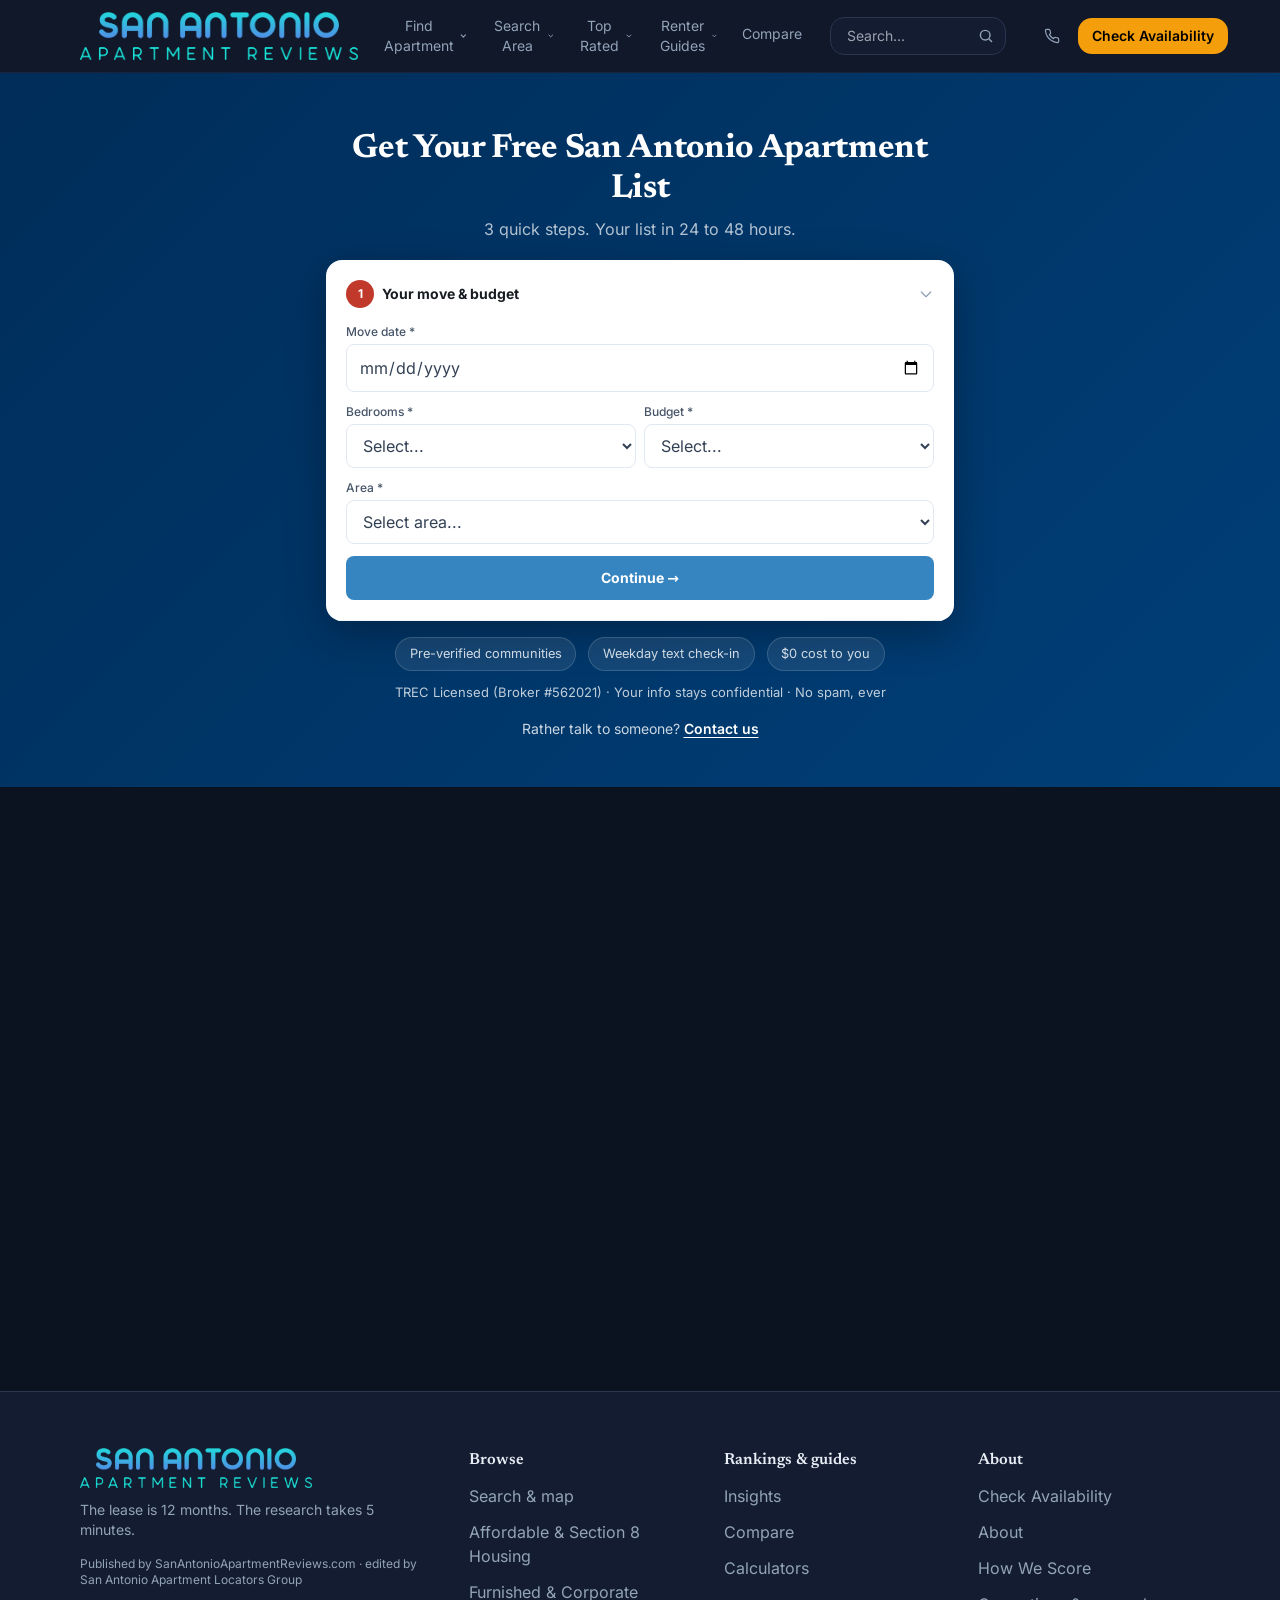
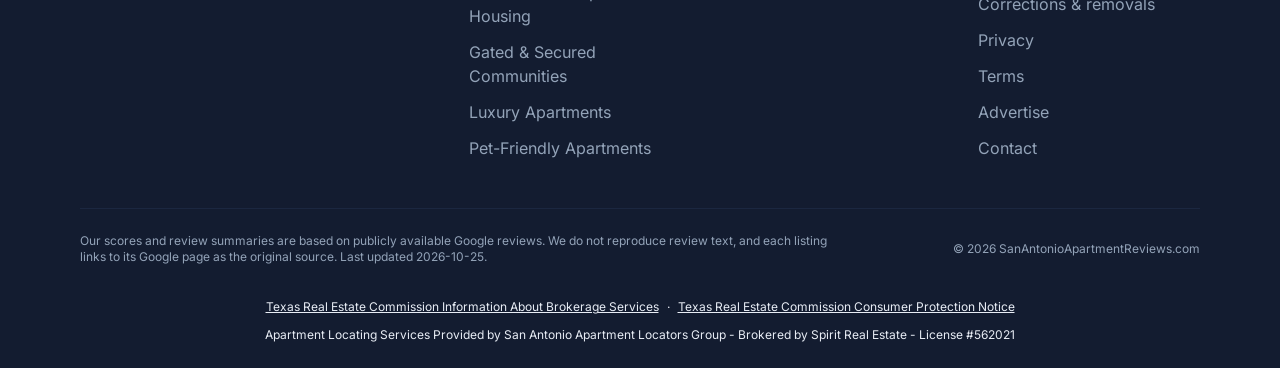
==== commit fe71bc4e: "Include apartment locating provider and broker in footer" ====
--- a/index.html
+++ b/index.html
@@ -164,7 +164,7 @@
 </div>
 </section><div data-intake-footer-spacer aria-hidden="true" style="height:clamp(360px,60vh,720px);background:transparent"></div></main>  <footer class="mt-16 border-t border-outline bg-surface-container"> <div class="mx-auto max-w-6xl px-4 pt-14 pb-8"> <div class="grid gap-12 md:grid-cols-12">  <div class="md:col-span-4"> <img src="/images/brand/logo.png" alt="Greater San Antonio Apartment Complex Guide" class="mb-3 h-10 w-auto" loading="lazy"> <p class="max-w-sm text-sm text-on-surface-variant">The lease is 12 months. The research takes 5 minutes.</p> <p class="mt-4 text-xs text-on-surface-variant">
 Published by <a class="hover:text-primary-600" href="https://sanantonioapartmentreviews.com/" rel="publisher">SanAntonioApartmentReviews.com</a>  &middot; edited by San Antonio Apartment Locators Group </p>  </div>  <div class="grid grid-cols-2 gap-8 sm:grid-cols-3 md:col-span-8"> <div class="flex flex-col gap-3"> <span class="font-heading font-semibold text-on-surface">Browse</span> <a class="text-on-surface-variant hover:text-primary-600 transition-colors" href="https://sanantonioapartmentreviews.com/browse/">Search &amp; map</a> <a class="text-on-surface-variant hover:text-primary-600 transition-colors" href="https://sanantonioapartmentreviews.com/category/affordable-housing/">Affordable &amp; Section 8 Housing</a><a class="text-on-surface-variant hover:text-primary-600 transition-colors" href="https://sanantonioapartmentreviews.com/category/furnished-corporate/">Furnished &amp; Corporate Housing</a><a class="text-on-surface-variant hover:text-primary-600 transition-colors" href="https://sanantonioapartmentreviews.com/category/gated-community/">Gated &amp; Secured Communities</a><a class="text-on-surface-variant hover:text-primary-600 transition-colors" href="https://sanantonioapartmentreviews.com/category/luxury-apartments/">Luxury Apartments</a><a class="text-on-surface-variant hover:text-primary-600 transition-colors" href="https://sanantonioapartmentreviews.com/category/pet-friendly-apartments/">Pet-Friendly Apartments</a> </div> <div class="flex flex-col gap-3"> <span class="font-heading font-semibold text-on-surface">Rankings &amp; guides</span>  <a class="text-on-surface-variant hover:text-primary-600 transition-colors" href="https://sanantonioapartmentreviews.com/guide/">Insights</a> <a class="text-on-surface-variant hover:text-primary-600 transition-colors" href="https://sanantonioapartmentreviews.com/compare/">Compare</a> <a class="text-on-surface-variant hover:text-primary-600 transition-colors" href="https://sanantonioapartmentreviews.com/tools/">Calculators</a> </div> <div class="flex flex-col gap-3"> <span class="font-heading font-semibold text-on-surface">About</span> <a class="text-on-surface-variant hover:text-primary-600 transition-colors" href="/">Check Availability</a> <a class="text-on-surface-variant hover:text-primary-600 transition-colors" href="https://sanantonioapartmentreviews.com/about/">About</a>  <a class="text-on-surface-variant hover:text-primary-600 transition-colors" href="https://sanantonioapartmentreviews.com/how-we-score/">How We Score</a> <a class="text-on-surface-variant hover:text-primary-600 transition-colors" href="https://sanantonioapartmentreviews.com/listing-policy/">Corrections &amp; removals</a> <a class="text-on-surface-variant hover:text-primary-600 transition-colors" href="https://sanantonioapartmentreviews.com/privacy/">Privacy</a> <a class="text-on-surface-variant hover:text-primary-600 transition-colors" href="https://sanantonioapartmentreviews.com/terms/">Terms</a> <a class="text-on-surface-variant hover:text-primary-600 transition-colors" href="https://sanantonioapartmentreviews.com/advertise/">Advertise</a> <a class="text-on-surface-variant hover:text-primary-600 transition-colors" href="https://sanantonioapartmentreviews.com/contact/">Contact</a> </div> </div> </div>  <div class="mt-12 flex flex-col gap-3 border-t border-outline-variant pt-6 text-xs text-on-surface-variant sm:flex-row sm:items-center sm:justify-between"> <p class="max-w-3xl"> Our scores and review summaries are based on publicly available Google reviews. We do not reproduce review text, and each listing links to its Google page as the original source. Last updated 2026-10-25.
- </p> <p class="shrink-0">&copy; 2026 SanAntonioApartmentReviews.com</p> </div> </div> <div style="max-width:72rem;margin:0 auto;padding:0 16px 24px;font-size:12px;line-height:1.6;text-align:center"><a href="/docs/trec-information-about-brokerage-services.pdf" target="_blank" rel="noopener noreferrer" style="color:inherit;text-decoration:underline">Texas Real Estate Commission Information About Brokerage Services</a><span aria-hidden="true" style="margin:0 8px">&middot;</span><a href="/docs/trec-consumer-protection-notice.pdf" target="_blank" rel="noopener noreferrer" style="color:inherit;text-decoration:underline">Texas Real Estate Commission Consumer Protection Notice</a><p style="margin:8px 0 0">San Antonio Apartment Locators Group</p></div></footer><script>
+ </p> <p class="shrink-0">&copy; 2026 SanAntonioApartmentReviews.com</p> </div> </div> <div style="max-width:72rem;margin:0 auto;padding:0 16px 24px;font-size:12px;line-height:1.6;text-align:center"><a href="/docs/trec-information-about-brokerage-services.pdf" target="_blank" rel="noopener noreferrer" style="color:inherit;text-decoration:underline">Texas Real Estate Commission Information About Brokerage Services</a><span aria-hidden="true" style="margin:0 8px">&middot;</span><a href="/docs/trec-consumer-protection-notice.pdf" target="_blank" rel="noopener noreferrer" style="color:inherit;text-decoration:underline">Texas Real Estate Commission Consumer Protection Notice</a><p style="margin:8px 0 0">Apartment Locating Services Provided by San Antonio Apartment Locators Group - Brokered by Spirit Real Estate - License #562021</p></div></footer><script>
 document.querySelector('[name="sourceUrl"]').value=window.location.href;
 
 function toggleStep(n){
